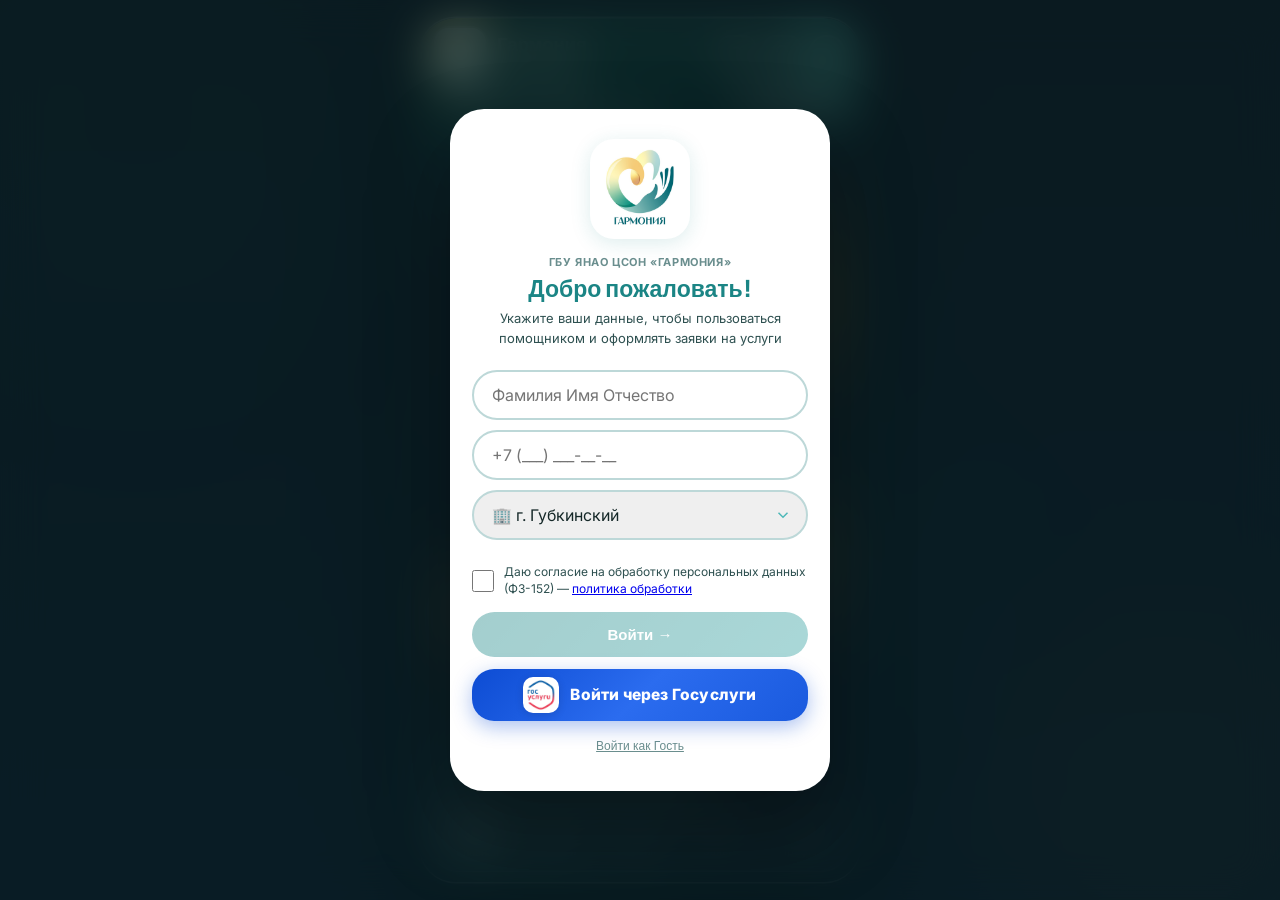
==== index.html @ 87c20dfa "Add files via upload" ====
<!DOCTYPE html>
<html lang="ru" dir="ltr">
<head>
<meta charset="UTF-8">
<meta name="viewport" content="width=device-width, initial-scale=1.0, maximum-scale=1.0, user-scalable=no, viewport-fit=cover">
<script>
/* Облегчённый режим для слабых устройств и Android: отключает тяжёлые
   анимации/фильтры (источник лагов и мерцания), применяется до отрисовки. */
(function(){try{
  var w=window,n=navigator,ua=(n.userAgent||"");
  var lite = /Android/i.test(ua)
    || (n.hardwareConcurrency && n.hardwareConcurrency<4)
    || (n.deviceMemory && n.deviceMemory<4)
    || (w.matchMedia && w.matchMedia("(prefers-reduced-motion:reduce)").matches);
  if(lite) document.documentElement.classList.add("perf-lite");
}catch(e){}})();
</script>
<meta name="theme-color" content="#1B8585">
<link rel="manifest" href="manifest.json">
<meta name="apple-mobile-web-app-capable" content="yes">
<meta name="apple-mobile-web-app-status-bar-style" content="black-translucent">
<meta name="apple-mobile-web-app-title" content="Гармония">
<link rel="apple-touch-icon" href="img/logo-icon.png">
<title>Гармония — помощник ЦСОН</title>
<link rel="preconnect" href="https://fonts.googleapis.com">
<link rel="preconnect" href="https://fonts.gstatic.com" crossorigin>
<link rel="preconnect" href="https://cdnjs.cloudflare.com" crossorigin>
<link href="https://fonts.googleapis.com/css2?family=Inter:opsz,wght@14..32,400;14..32,500;14..32,600;14..32,700;14..32,800&family=Plus+Jakarta+Sans:wght@700;800&display=swap" rel="stylesheet">
<link rel="stylesheet" href="css/styles.css?v=20260721f">
<link rel="stylesheet" href="css/enhance.css?v=20260802f">

<!-- Leaflet больше не грузится в <head> (блокировал первую отрисовку).
     Карта маршрута такси подгружает его по требованию — см. ensureLeaflet(). -->
</head>
<body>
<div class="bloom bloom-1" aria-hidden="true"></div>
<div class="bloom bloom-2" aria-hidden="true"></div>
<div class="bloom bloom-3" aria-hidden="true"></div>

<div class="app-splash" id="appSplash" aria-hidden="true">
  <div class="splash-core">
    <span class="splash-ring"></span>
    <img src="img/logo-icon.png" alt="" class="splash-logo">
  </div>
  <div class="splash-name">Гармония</div>
  <div class="splash-sub">центр социального обслуживания</div>
</div>
<div class="shell" id="shell" role="main">
  <div class="shell-blobs" aria-hidden="true"><i class="sb1"></i><i class="sb2"></i><i class="sb3"></i><i class="sb4"></i><i class="sb5"></i><i class="sb6"></i><i class="sb7"></i><i class="sb8"></i></div>
  <header class="hdr" id="appHdr" role="banner">
    <div class="hdr-aurora" aria-hidden="true"></div>
    <div class="hdr-snow" id="hdrSnow" aria-hidden="true"></div>
    <div class="hdr-sheen" aria-hidden="true"></div>
    <div class="hdr-blobs" aria-hidden="true"><i class="hb1"></i><i class="hb2"></i><i class="hb3"></i></div>

    <div class="hdr-main">
      <div class="hdr-left">
        <button class="hdr-logo" id="hdrLogo" aria-label="Гармония">
          <img src="img/logo-icon.png" alt="Логотип Гармония">
        </button>
        <div class="hdr-titles">
          <div class="hdr-name">Гармония</div>
          <button class="hdr-city" id="hdrCityBtn" aria-label="Сменить филиал">
            <span id="cityDisplay" aria-live="polite">г. Губкинский</span>
            <span class="hdr-city-caret" aria-hidden="true">▾</span>
          </button>
        </div>
      </div>
      <div class="hdr-right">
        <button class="hdr-ico-btn" id="hdrSearchBtn" aria-label="Поиск услуг">
          <svg viewBox="0 0 24 24" width="20" height="20" fill="none" stroke="currentColor" stroke-width="2.2"><circle cx="11" cy="11" r="7"/><path d="M21 21l-4.3-4.3"/></svg>
        </button>
        <button class="hdr-ico-btn" id="hdrBellBtn" aria-label="Уведомления">
          <svg viewBox="0 0 24 24" width="20" height="20" fill="none" stroke="currentColor" stroke-width="2.2"><path d="M18 8a6 6 0 0 0-12 0c0 7-3 9-3 9h18s-3-2-3-9"/><path d="M13.7 21a2 2 0 0 1-3.4 0"/></svg>
          <span class="hdr-bell-badge gone" id="hdrBellBadge">0</span>
        </button>
        <button class="hdr-avatar" id="hdrAvatar" aria-label="Личный кабинет"><span class="hdr-ava-init">?</span></button>
      </div>
    </div>

    <div class="hdr-status-strip" id="hdrStatusStrip">
      <div class="hdr-status" id="hdrStatus"><span class="hdr-status-dot"></span><span class="hdr-status-txt">—</span></div>
      <a class="hdr-call" id="hdrCall" href="#" aria-label="Позвонить в центр">
        <svg viewBox="0 0 24 24" width="15" height="15" fill="none" stroke="currentColor" stroke-width="2.2"><path d="M22 16.9v3a2 2 0 0 1-2.2 2 19.8 19.8 0 0 1-8.6-3 19.5 19.5 0 0 1-6-6 19.8 19.8 0 0 1-3-8.6A2 2 0 0 1 4.1 2h3a2 2 0 0 1 2 1.7c.1 1 .4 1.9.7 2.8a2 2 0 0 1-.4 2.1L8.1 9.9a16 16 0 0 0 6 6l1.3-1.3a2 2 0 0 1 2.1-.4c.9.3 1.8.6 2.8.7a2 2 0 0 1 1.7 2z"/></svg>
        <span>Позвонить</span>
      </a>
    </div>

    <div class="hdr-next-chip gone" id="hdrNextChip"></div>

    <div id="cartBadge" class="gone" style="display:none">0</div>
  </header>

  <div class="search-bar gone" id="searchBar" role="search">
    <div class="search-wrap">
      <span class="search-ico" aria-hidden="true">🔍</span>
      <input class="search-inp" id="searchInp" type="search" placeholder="Поиск услуги…" aria-label="Поиск по услугам">
      <button class="search-clear gone" id="searchClear" onclick="clearSearch()" aria-label="Очистить поиск">✕</button>
    </div>
  </div>

  <div class="asst-fs-hdr gone" id="asstFsHdr">
    <span class="asst-fs-title">Чат-бот «Гармония»</span>
    <button class="asst-fs-close" onclick="closeAssistantFullscreen()" aria-label="Закрыть чат-бот">✕</button>
  </div>

  <div class="chat" id="chat" role="log" aria-live="polite" aria-relevant="additions" aria-label="Диалог с чат-ботом"></div>
  <div class="scroll-hint-fade" aria-hidden="true"></div>
  <div class="actions" id="actions" role="region" aria-label="Действия"></div>

  <button id="backBtn" class="gone" style="display:none" aria-hidden="true"></button>

  <nav class="tab-bar" id="tabBar">
    <div class="tb-pill" id="tbPill"></div>
    <button class="tb active" onclick="tabGo('home')"><svg width="20" height="20" viewBox="0 0 24 24" fill="none" stroke="currentColor" stroke-width="2"><path d="M3 9l9-7 9 7v11a2 2 0 01-2 2H5a2 2 0 01-2-2z"/></svg><span id="tbLblHome">Главная</span></button>
    <button class="tb" onclick="tabGo('menu')"><svg width="20" height="20" viewBox="0 0 24 24" fill="none" stroke="currentColor" stroke-width="2"><rect x="3" y="3" width="7" height="7"/><rect x="14" y="3" width="7" height="7"/><rect x="3" y="14" width="7" height="7"/><rect x="14" y="14" width="7" height="7"/></svg><span id="tbLblMenu">Услуги</span></button>
    <button class="tb" id="tb_cart" onclick="tabGo('cart')"><div class="tb-cart-wrap"><svg width="20" height="20" viewBox="0 0 24 24" fill="none" stroke="currentColor" stroke-width="2"><circle cx="9" cy="21" r="1"/><circle cx="20" cy="21" r="1"/><path d="M1 1h4l2.68 13.39a2 2 0 002 1.61h9.72a2 2 0 002-1.61L23 6H6"/></svg><span class="tb-badge gone" id="tbCartBadge">0</span></div><span id="tbLblCart">Корзина</span></button>
    <button class="tb" onclick="tabGo('orders')"><svg width="20" height="20" viewBox="0 0 24 24" fill="none" stroke="currentColor" stroke-width="2"><path d="M14 2H6a2 2 0 00-2 2v16a2 2 0 002 2h12a2 2 0 002-2V8z"/><polyline points="14 2 14 8 20 8"/></svg><span id="tbLblOrders">Заявки</span></button>
    <button class="tb" onclick="tabGo('profile')"><svg width="20" height="20" viewBox="0 0 24 24" fill="none" stroke="currentColor" stroke-width="2"><path d="M20 21v-2a4 4 0 00-4-4H8a4 4 0 00-4 4v2"/><circle cx="12" cy="7" r="4"/></svg><span id="tbLblProfile">Профиль</span></button>
  </nav>

  <div class="cart-panel" id="cartPanel" role="dialog" aria-modal="true" aria-label="Корзина заявки">
    <div class="cart-hdr">
      <h2 id="cartTitleH2">🛒 Корзина заявки</h2>
      <button class="cart-x" onclick="closeCart()" aria-label="Закрыть корзину">✕</button>
    </div>
    <div class="cart-body" id="cartBody"></div>
    <div class="cart-footer" id="cartFooter"></div>
    <div class="panel-close-bar"><button class="panel-close-btn" onclick="closeCart()"><span class="pcb-arrow">←</span> <span id="cartCloseLbl">Закрыть и вернуться</span></button></div>
  </div>

  <div class="orders-panel" id="ordersPanel" role="dialog" aria-modal="true" aria-label="Мои заявки">
    <div class="ord-hdr">
      <h2 id="ordersTitleH2">📋 Мои заявки</h2>
      <button class="cart-x" onclick="closeOrdersPanel()" aria-label="Закрыть">✕</button>
    </div>
    <div class="ord-filters" id="ordFilters">
      <button class="of-btn active" data-f="all" onclick="ordFilter('all',this)" id="ordFilterAll">Все</button>
      <button class="of-btn" data-f="orders" onclick="ordFilter('orders',this)" id="ordFilterOrders">🛒 Заявки</button>
      <button class="of-btn" data-f="bookings" onclick="ordFilter('bookings',this)" id="ordFilterBookings">📅 Записи</button>
      <button class="of-btn" data-f="taxi" onclick="ordFilter('taxi',this)" id="ordFilterTaxi">🚕 Такси</button>
    </div>
    <div class="ord-body" id="ordBody"></div>
    <div class="panel-close-bar"><button class="panel-close-btn" onclick="closeOrdersPanel()"><span class="pcb-arrow">←</span> <span id="ordersCloseLbl">Закрыть и вернуться</span></button></div>
  </div>

  <div class="profile-panel" id="profilePanel" role="dialog" aria-modal="true" aria-label="Личный кабинет">
    <div class="prof-blobs" aria-hidden="true"><i class="pb1"></i><i class="pb2"></i><i class="pb3"></i><i class="pb4"></i></div>
    <button class="prof-close" onclick="closeProfilePanel()" aria-label="Закрыть">✕</button>
    <div class="prof-body" id="profBody"></div>
    <div class="panel-close-bar"><button class="panel-close-btn" onclick="closeProfilePanel()"><span class="pcb-arrow">←</span> <span id="profCloseLbl">Закрыть и вернуться</span></button></div>
  </div>

  <input type="file" id="photoInput" accept="image/*" style="display:none" onchange="handlePhotoChange(event)">
</div>

<div class="toast" id="toast" role="status" aria-live="assertive"></div>
<script src="js/enhance.js?v=20260802a"></script>
<script src="js/data.js?v=20260721f"></script>
<script src="js/booking.js?v=20260721f"></script>
<script src="js/db.js?v=20260721f"></script>
<script src="js/extras.js?v=20260721f"></script>
<script src="js/features.js?v=20260721f"></script>
<script src="js/admin.js?v=20260721f"></script>
<script src="js/app.js?v=20260802b"></script>
<script src="js/header.js?v=20260721f"></script>
<script src="js/polish.js?v=20260721f"></script>
<script src="js/extra.js?v=20260721f"></script>
<script src="js/mascot3d.js?v=20260802f"></script>
<script src="js/tabdrag.js?v=20260802a"></script>
<script src="js/navfix.js?v=20260802b"></script>
</body>
</html>
---- css/styles.css ----
*{margin:0;padding:0;box-sizing:border-box;-webkit-tap-highlight-color:rgba(27,133,133,0.12);}
:root{
  --teal-dark:#0F6060;--teal:#1B8585;--teal-mid:#2A9D9D;
  --teal-light:#D9F0F0;--teal-xlight:#EBF8F8;--teal-bg:#F3FAFA;
  --teal-glow:rgba(27,133,133,0.18);
  --gold:#B07A00;--gold-mid:#D4920A;--gold-bright:#E8A020;
  --gold-light:#FEF3DC;--gold-glow:rgba(232,160,32,0.22);
  --green:#239B56;--green-mid:#27AE60;--green-light:#E8F8EF;
  --red:#C0392B;--red-light:#FDECEA;
  --text-primary:#152828;--text-secondary:#2E5050;--text-tertiary:#6A8E8E;
  --border:rgba(27,133,133,0.16);
  --focus:#E8A020;
  --touch:48px;
  --r-sm:14px;--r-md:18px;--r-lg:22px;--r-xl:28px;--r-full:999px;
  --shadow-sm:0 2px 8px rgba(27,133,133,0.07);
  --shadow-md:0 6px 20px rgba(27,133,133,0.12);
  --shadow-lg:0 16px 40px rgba(27,133,133,0.16);
  --fz-xs:12px;--fz-sm:14px;--fz-base:16px;--fz-md:17px;--fz-lg:19px;--fz-xl:22px;
}
:focus-visible{outline:3px solid var(--focus);outline-offset:3px;border-radius:6px;}
html,body{height:100%;overflow:hidden;overflow-x:hidden !important;-webkit-text-size-adjust:100%;touch-action:pan-y;}
body{font-family:'Inter',sans-serif;font-size:var(--fz-base);background:linear-gradient(145deg,#0d3a3a,#1a5252 40%,#0e4040 70%,#182e2e);display:flex;align-items:center;justify-content:center;overflow-x:hidden !important;}

/* BLOOM */
.bloom{position:fixed;border-radius:50%;filter:blur(80px);z-index:0;pointer-events:none;will-change:transform;}
.bloom-1{width:480px;height:480px;background:rgba(27,133,133,0.25);top:-12%;left:-8%;animation:bf1 14s ease-in-out infinite;}
.bloom-2{width:380px;height:380px;background:rgba(232,160,32,0.18);bottom:-8%;right:-6%;animation:bf2 18s ease-in-out infinite;}
.bloom-3{width:260px;height:260px;background:rgba(42,157,157,0.16);top:50%;left:58%;animation:bf3 22s ease-in-out infinite;}
@keyframes bf1{0%,100%{transform:translate(0,0)scale(1);}50%{transform:translate(30px,-25px)scale(1.08);}}
@keyframes bf2{0%,100%{transform:translate(0,0)scale(1);}50%{transform:translate(-25px,30px)scale(1.08);}}
@keyframes bf3{0%,100%{transform:translate(0,0);}50%{transform:translate(-35px,18px);}}

/* SHELL */
.shell{width:100%;max-width:440px;height:100%;display:flex;flex-direction:column;overflow:hidden;overflow-x:hidden;background:linear-gradient(180deg,#fff 0%,var(--teal-bg) 100%);position:relative;z-index:1;box-shadow:0 0 0 1.5px rgba(255,255,255,0.35),0 40px 100px rgba(0,0,0,0.55),0 0 80px rgba(27,133,133,0.12);}
@media(min-width:460px){.shell{height:96vh;max-height:900px;border-radius:36px;}}

/* HEADER */
.hdr{padding:12px 16px 10px;display:flex;align-items:center;justify-content:space-between;background:linear-gradient(135deg,var(--teal) 0%,var(--teal-mid) 100%);flex-shrink:0;}
.hdr-left{display:flex;align-items:center;gap:12px;}
.hdr-logo{width:56px;height:56px;border-radius:16px;flex-shrink:0;background:#ffffff;display:flex;align-items:center;justify-content:center;border:none;overflow:hidden;box-shadow:0 3px 12px rgba(0,0,0,0.22);position:relative;touch-action:manipulation;-webkit-tap-highlight-color:transparent;user-select:none;-webkit-user-select:none;}
.hdr-logo img{width:48px;height:48px;object-fit:contain;display:block;}
@keyframes pulse{0%,100%{transform:scale(1);box-shadow:0 0 0 0 rgba(110,232,154,0.5);}50%{transform:scale(1.2);box-shadow:0 0 0 4px rgba(110,232,154,0);}}
.hdr-name{font-family:'Plus Jakarta Sans',sans-serif;font-weight:800;font-size:19px;color:#fff;letter-spacing:-0.3px;}
.hdr-city{font-size:11.5px;color:rgba(255,255,255,0.75);margin-top:1px;font-weight:600;}
.hdr-right{display:flex;align-items:center;gap:7px;}

/* MOROSHKA TOGGLE */
.m-toggle{display:flex;align-items:center;gap:5px;background:rgba(255,255,255,0.15);border:1.5px solid rgba(255,255,255,0.28);border-radius:var(--r-full);padding:5px 10px 5px 7px;cursor:pointer;transition:background 0.2s;user-select:none;min-height:var(--touch);}
.m-toggle:hover{background:rgba(255,255,255,0.25);}
.m-toggle .ico{font-size:15px;}
.m-toggle .lbl{font-size:10.5px;font-weight:700;color:rgba(255,255,255,0.92);}
.m-toggle .pill{width:32px;height:18px;border-radius:10px;background:rgba(255,255,255,0.22);position:relative;transition:background 0.25s;flex-shrink:0;}
.m-toggle .pill::after{content:'';position:absolute;top:2px;left:2px;width:14px;height:14px;border-radius:50%;background:#fff;transition:transform 0.3s cubic-bezier(.34,1.3,.64,1);box-shadow:0 1px 4px rgba(0,0,0,0.25);}
.m-toggle.on .pill{background:var(--gold-bright);box-shadow:0 0 10px rgba(242,166,60,.55);}
.m-toggle.on .pill::after{transform:translateX(14px);}
.m-toggle.gone{display:none;}

/* ICON BUTTON */
.icb{width:var(--touch);height:var(--touch);border-radius:50%;border:none;cursor:pointer;display:flex;align-items:center;justify-content:center;font-size:18px;transition:all 0.22s;flex-shrink:0;background:rgba(255,255,255,0.15);color:#fff;}
.icb:hover{background:rgba(255,255,255,0.3);transform:scale(1.08);}
.icb.gone{display:none!important;}
.icb-wrap{position:relative;}
.icb-wrap .icb{background:linear-gradient(135deg,#f59e0b,#d97706);box-shadow:0 3px 12px rgba(245,158,11,0.4);border:2px solid rgba(255,255,255,0.3);font-size:20px;}
.icb-wrap .icb:hover{transform:scale(1.12);box-shadow:0 6px 20px rgba(245,158,11,0.5);}
.cart-badge{position:absolute;top:-6px;right:-6px;background:linear-gradient(135deg,#ef4444,#dc2626);color:#fff;font-size:10px;font-weight:900;min-width:20px;height:20px;border-radius:10px;display:flex;align-items:center;justify-content:center;border:2px solid #fff;box-shadow:0 2px 8px rgba(239,68,68,0.4);animation:badgePop 0.3s ease;}
.cart-badge.gone{display:none;}
@keyframes badgePop{0%{transform:scale(0);}60%{transform:scale(1.2);}100%{transform:scale(1);}}

/* HOURS BANNER — компактная плашка-статус, не занимает лишнего места */
.hours-banner{flex-shrink:0;margin:0;display:inline-flex;align-items:center;gap:6px;border-radius:20px;padding:6px 12px;transition:all 0.3s;animation:hbSlideIn .35s cubic-bezier(.16,1,.3,1) both;backdrop-filter:blur(12px) saturate(1.5);-webkit-backdrop-filter:blur(12px) saturate(1.5);background:rgba(255,255,255,.16);border:1px solid rgba(255,255,255,.22);}
@keyframes hbSlideIn{0%{opacity:0;transform:translate3d(0,-4px,0);}100%{opacity:1;transform:translate3d(0,0,0);}}
.hours-banner.gone{display:none;}
.hb-dot{width:7px;height:7px;border-radius:50%;flex-shrink:0;}
.open .hb-dot{background:var(--green-mid);animation:dot-blink 2s infinite;}
.closed .hb-dot{background:var(--red);}
.hb-txt{font-size:11px;font-weight:700;white-space:nowrap;color:#fff;}
@keyframes dot-blink{0%,100%{opacity:1;}50%{opacity:0.4;}}

/* SEARCH BAR */
.search-bar{flex-shrink:0;padding:8px 14px;background:rgba(255,255,255,0.98);border-bottom:1px solid var(--border);}
.search-wrap{display:flex;align-items:center;gap:9px;background:var(--teal-xlight);border:2px solid var(--border);border-radius:var(--r-full);padding:0 14px;transition:border-color 0.2s;}
.search-wrap:focus-within{border-color:var(--teal);background:#fff;}
.search-ico{font-size:18px;flex-shrink:0;}
.search-inp{flex:1;border:none;background:none;font-size:var(--fz-base);padding:11px 0;outline:none;color:var(--text-primary);font-family:inherit;}
.search-inp::placeholder{color:var(--text-tertiary);}
.search-clear{background:none;border:none;cursor:pointer;font-size:17px;color:var(--text-tertiary);padding:8px;flex-shrink:0;border-radius:50%;}
.search-clear.gone{display:none;}
.search-bar.gone{display:none;}

/* CITY TABS */
.cities::-webkit-scrollbar{display:none;}

/* CHAT */
.chat{flex:1;overflow-y:auto;overflow-x:hidden;padding:16px 14px 8px;display:flex;flex-direction:column;gap:12px;scroll-behavior:smooth;overscroll-behavior:contain;}
.chat::-webkit-scrollbar{width:4px;}
.chat::-webkit-scrollbar-thumb{background:rgba(27,133,133,0.2);border-radius:3px;}
.msg-row{display:flex;width:100%;animation:msgIn 0.32s cubic-bezier(0.16,1,0.3,1) both;}
.msg-row.bot{justify-content:flex-start;}
.msg-row.usr{justify-content:flex-end;}
.bubble{max-width:92%;padding:13px 17px;border-radius:22px;font-size:var(--fz-base);line-height:1.6;font-weight:500;word-break:break-word;}
.bubble.bot{background:rgba(220,242,242,0.95);color:var(--text-primary);border-bottom-left-radius:5px;box-shadow:0 2px 8px var(--teal-glow);}
.bubble.usr{background:linear-gradient(135deg,var(--teal),var(--teal-mid));color:#fff;border-bottom-right-radius:5px;box-shadow:0 5px 16px var(--teal-glow);}
.bubble .note{font-size:13px;color:var(--text-tertiary);margin-top:6px;}
@keyframes msgIn{from{opacity:0;transform:translateY(10px);}to{opacity:1;transform:translateY(0);}}
.typing-bbl{background:rgba(220,242,242,0.95);padding:14px 18px;border-radius:22px;border-bottom-left-radius:5px;display:flex;gap:6px;align-items:center;}
.dot{width:8px;height:8px;border-radius:50%;animation:bounce 1.4s infinite;}
.dot:nth-child(1){background:var(--teal);}
.dot:nth-child(2){background:var(--teal-mid);animation-delay:.22s;}
.dot:nth-child(3){background:var(--gold-bright);animation-delay:.44s;}
@keyframes bounce{0%,80%,100%{transform:translateY(0);}40%{transform:translateY(-6px);}}

/* ACTIONS */
.actions{flex-shrink:0;padding:10px 12px 4px;background:rgba(255,255,255,0.99);border-top:1px solid var(--border);max-height:38vh;overflow-y:auto;overflow-x:hidden;overscroll-behavior:contain;position:relative;}
.actions::-webkit-scrollbar{width:4px;}
.actions::-webkit-scrollbar-thumb{background:rgba(27,133,133,0.12);border-radius:3px;}

/* BOTTOM NAV */

/* CARDS GRID */
.dash{display:flex;flex-direction:column;gap:8px;padding:2px 0;overflow:hidden;width:100%;box-sizing:border-box;}
.sec-title{font-size:11px;font-weight:800;color:var(--text-tertiary);letter-spacing:1px;margin-bottom:10px;text-transform:uppercase;padding-left:2px;}
.cards{display:flex;flex-direction:row;gap:8px;overflow-x:auto;overflow-y:hidden;scroll-snap-type:x mandatory;padding:4px 12px 8px;margin:0 -12px;scrollbar-width:none;touch-action:pan-x;}
.cards::-webkit-scrollbar{display:none;}
.card{background:white;border-radius:var(--r-lg);padding:18px 13px;display:flex;flex-direction:column;align-items:center;text-align:center;gap:10px;cursor:pointer;transition:all 0.28s cubic-bezier(0.34,1.2,0.64,1);border:1.5px solid var(--border);min-height:110px;}
.card:hover{transform:translateY(-5px);border-color:rgba(27,133,133,0.3);box-shadow:var(--shadow-lg);}
.card:active{transform:translateY(-2px);}
.card-ico{width:54px;height:54px;border-radius:27px;display:flex;align-items:center;justify-content:center;font-size:24px;flex-shrink:0;}
.ci-teal{background:linear-gradient(135deg,#E0F5F5,#C5E8E8);}
.ci-gold{background:linear-gradient(135deg,#FEF3DC,#FDEAB8);}
.ci-green{background:linear-gradient(135deg,#E8F8EF,#CCF0DC);}
.ci-red{background:linear-gradient(135deg,#FDECEA,#F8D0CC);}
.ci-blue{background:linear-gradient(135deg,#E8F0FE,#D0E2FC);}
.card-ttl{font-weight:700;font-size:14px;color:var(--text-primary);line-height:1.3;}
.card-sub{font-size:12px;color:var(--text-tertiary);}

/* SERVICE LIST */
.svc-wrap{position:relative;}
.svc-list{max-height:32vh;overflow-y:auto;padding-right:2px;}
.svc-list::-webkit-scrollbar{width:4px;}
.svc-list::-webkit-scrollbar-thumb{background:rgba(27,133,133,0.18);border-radius:3px;}
.svc-row{padding:12px 0;display:flex;align-items:center;justify-content:space-between;gap:10px;border-bottom:1px solid var(--border);animation:itemIn 0.28s ease both;}
@keyframes itemIn{from{opacity:0;transform:translateX(-5px);}to{opacity:1;transform:translateX(0);}}
.svc-name{font-size:14px;color:var(--text-primary);line-height:1.45;flex:1;font-weight:500;}
.price-wrap{text-align:right;flex-shrink:0;min-width:78px;}
.p-normal{font-weight:800;font-size:14px;color:var(--text-primary);}
.p-old{text-decoration:line-through;font-size:10px;color:var(--text-tertiary);display:block;}
.p-new{font-weight:800;font-size:14px;color:var(--teal);}
.mbadge{font-size:8px;background:linear-gradient(135deg,var(--gold-bright),var(--gold));color:#fff;padding:2px 6px;border-radius:20px;display:inline-block;margin-top:2px;font-weight:800;}
.add-btn{width:var(--touch);height:var(--touch);border-radius:var(--r-sm);border:none;background:var(--teal-light);color:var(--teal);font-size:20px;font-weight:700;cursor:pointer;transition:all 0.2s;flex-shrink:0;display:flex;align-items:center;justify-content:center;}
.add-btn:hover{background:var(--teal);color:#fff;transform:scale(1.08);box-shadow:0 4px 12px var(--teal-glow);}
.add-btn.added{background:var(--green-mid);color:#fff;}
.svc-scroll-hint{position:sticky;bottom:0;height:42px;background:linear-gradient(transparent,rgba(255,255,255,0.98));pointer-events:none;display:flex;align-items:flex-end;justify-content:center;padding-bottom:3px;}
.svc-scroll-hint span{font-size:10px;font-weight:700;color:var(--teal);opacity:0.6;animation:arr 1.5s infinite;}
@keyframes arr{0%,100%{transform:translateY(0);}50%{transform:translateY(3px);}}
.search-empty{text-align:center;padding:28px 14px;color:var(--text-tertiary);font-size:14px;}

/* RATING */
.rating{display:flex;align-items:center;gap:3px;margin-top:5px;}
.star{font-size:20px;cursor:pointer;transition:transform 0.15s;line-height:1;padding:4px;}
.star.filled{color:#E8A020;}
.star.empty{color:#C8DCDC;}
.star:hover{transform:scale(1.25);}
.r-val{font-size:12px;color:var(--text-secondary);margin-left:4px;font-weight:700;}

/* STAFF */
.staff-card{border:1.5px solid var(--border);border-radius:var(--r-lg);padding:14px;margin-bottom:10px;background:white;box-shadow:var(--shadow-sm);transition:box-shadow 0.2s;}
.staff-card:hover{box-shadow:var(--shadow-md);}
.staff-row{display:flex;gap:12px;align-items:flex-start;}
.staff-av{width:48px;height:48px;border-radius:14px;flex-shrink:0;background:linear-gradient(135deg,var(--teal),var(--teal-mid));display:flex;align-items:center;justify-content:center;font-weight:800;font-size:16px;color:#fff;box-shadow:0 4px 12px var(--teal-glow);}
.s-name{font-weight:800;font-size:14px;color:var(--text-primary);line-height:1.3;}
.s-pos{font-size:12px;color:var(--text-secondary);margin-top:3px;line-height:1.4;}
.s-phone{font-size:13px;color:var(--teal);margin-top:6px;font-weight:700;display:flex;align-items:center;gap:4px;flex-wrap:wrap;}
.s-ext{background:var(--teal-light);color:var(--teal-dark);font-size:10px;font-weight:800;padding:2px 7px;border-radius:6px;}
.s-email{font-size:11px;color:var(--green);margin-top:4px;font-weight:600;word-break:break-all;}
.staff-btns{display:flex;gap:8px;margin-top:12px;}
.s-btn{flex:1;height:var(--touch);border:none;border-radius:var(--r-md);font-weight:700;font-size:13px;cursor:pointer;transition:all 0.2s;display:flex;align-items:center;justify-content:center;gap:5px;}
.s-btn.call{background:var(--teal-light);color:var(--teal-dark);}
.s-btn.call:hover{background:var(--teal);color:#fff;}
.s-btn.mail{background:var(--green-light);color:var(--green);}
.s-btn.mail:hover{background:var(--green-mid);color:#fff;}

/* CONTACTS */
.contact-row{background:var(--teal-xlight);border:1.5px solid var(--border);border-radius:var(--r-md);padding:13px;display:flex;align-items:center;gap:11px;margin-bottom:9px;}
.c-ico{width:40px;height:40px;display:flex;align-items:center;justify-content:center;background:var(--teal-light);border-radius:var(--r-sm);font-size:20px;flex-shrink:0;}
.c-lbl{font-size:10px;font-weight:800;color:var(--text-tertiary);letter-spacing:0.6px;text-transform:uppercase;}
.c-val{font-size:14px;font-weight:700;color:var(--text-primary);margin-top:2px;}
.c-val a{color:var(--teal);text-decoration:none;}

/* ACTION BUTTONS */
.act-btn{display:flex;width:100%;align-items:center;justify-content:center;gap:9px;border-radius:var(--r-lg);height:var(--touch);padding:0 18px;font-size:15px;font-weight:800;text-decoration:none;transition:all 0.2s;margin-top:9px;cursor:pointer;border:none;min-height:var(--touch);}
.act-btn.green{background:linear-gradient(135deg,var(--green-mid),var(--green));color:#fff;box-shadow:0 4px 14px rgba(39,174,96,0.25);}
.act-btn.teal{background:linear-gradient(135deg,var(--teal),var(--teal-mid));color:#fff;box-shadow:0 4px 14px var(--teal-glow);}
.act-btn.red{background:linear-gradient(135deg,#C0392B,#E74C3C);color:#fff;box-shadow:0 4px 14px rgba(192,57,43,0.25);}
.act-btn.gold{background:linear-gradient(135deg,var(--gold-mid),var(--gold-bright));color:#fff;box-shadow:0 4px 14px var(--gold-glow);}
.act-btn.outline{background:white;color:var(--teal);border:2px solid var(--teal);}
.act-btn.logout{background:var(--red-light);color:var(--red);border:2px solid rgba(192,57,43,0.2);}
.act-btn:hover{transform:translateY(-2px);filter:brightness(1.06);}

/* CART PANEL */
.cart-panel{position:absolute;inset:0;z-index:100;background:var(--teal-bg);display:flex;flex-direction:column;transform:translateX(100%);transition:transform 0.34s cubic-bezier(0.16,1,0.3,1);}
.cart-panel.open{transform:translateX(0);}
.cart-hdr{padding:15px 18px;display:flex;align-items:center;justify-content:space-between;background:linear-gradient(135deg,var(--teal),var(--teal-mid));}
.cart-hdr h2{font-size:18px;font-weight:800;color:#fff;}
.cart-x{width:40px;height:40px;border-radius:50%;border:none;background:rgba(255,255,255,0.2);font-size:16px;cursor:pointer;color:#fff;font-weight:700;display:flex;align-items:center;justify-content:center;}
.cart-body{flex:1;overflow-y:auto;overflow-x:hidden;padding:14px 16px;overscroll-behavior:contain;}
.cart-empty{text-align:center;padding:50px 20px;color:var(--text-tertiary);font-size:15px;}
.cart-item{display:flex;justify-content:space-between;align-items:center;padding:12px 0;border-bottom:1px solid var(--border);animation:cartItemIn .35s cubic-bezier(.16,1,.3,1) both;}
@keyframes cartItemIn{0%{opacity:0;transform:translate3d(-8px,0,0);}100%{opacity:1;transform:translate3d(0,0,0);}}
.ci-name{flex:1;font-size:13px;font-weight:500;padding-right:9px;line-height:1.4;}
.ci-price{font-weight:800;font-size:13px;margin-right:10px;white-space:nowrap;color:var(--teal);}
.qty-row{display:flex;gap:7px;align-items:center;}
.qty-btn{width:34px;height:34px;border-radius:10px;border:none;background:var(--teal-light);font-weight:800;font-size:16px;cursor:pointer;color:var(--teal-dark);display:flex;align-items:center;justify-content:center;}
.qty-btn:hover{background:var(--teal);color:#fff;}
.qty-val{min-width:20px;text-align:center;font-weight:800;font-size:15px;}
.cart-footer{padding:13px 18px 20px;border-top:1px solid var(--border);background:white;}
.cart-total{display:flex;justify-content:space-between;margin-bottom:13px;font-weight:800;font-size:16px;}
.cart-total span:last-child{color:var(--teal);}
.cart-rcpt{background:var(--teal-xlight);border-radius:var(--r-sm);padding:10px 13px;margin-bottom:12px;font-size:12px;color:var(--text-secondary);line-height:1.6;border-left:3px solid var(--teal);}
.cart-send{width:100%;background:linear-gradient(135deg,var(--teal),var(--teal-mid));color:white;border:none;border-radius:var(--r-lg);height:var(--touch);font-weight:700;font-size:15px;cursor:pointer;box-shadow:0 4px 16px var(--teal-glow);display:flex;align-items:center;justify-content:center;gap:8px;}
.cart-send:hover{filter:brightness(1.07);}
.cart-clr{width:100%;margin-top:8px;background:var(--red-light);color:var(--red);border:none;border-radius:var(--r-md);height:40px;font-weight:700;font-size:13px;cursor:pointer;}
.cart-clr:hover{background:var(--red);color:#fff;}

/* MODALS */
.mo{position:fixed;inset:0;background:rgba(0,0,0,0.5);backdrop-filter:blur(14px);z-index:200;display:flex;align-items:flex-end;justify-content:center;}
.mc{background:white;width:100%;max-width:440px;border-radius:28px 28px 0 0;padding:24px 18px 30px;animation:slideUp 0.3s cubic-bezier(0.16,1,0.3,1) both;max-height:92vh;overflow-y:auto;overflow-x:hidden;overscroll-behavior:contain;box-sizing:border-box;}
.mc h3{font-size:19px;font-weight:800;margin-bottom:14px;color:var(--text-primary);}
@keyframes slideUp{from{transform:translateY(100%);}to{transform:translateY(0);}}
.mo-info{background:var(--teal-xlight);border-radius:var(--r-md);padding:14px;margin-bottom:15px;}
.mo-info p{margin-bottom:8px;font-size:13px;}
.mo-info p:last-child{margin-bottom:0;}
.mo-info .lbl{font-weight:700;color:var(--text-secondary);width:85px;display:inline-block;}
.mo-info .val{font-weight:700;color:var(--text-primary);}
.history-tabs{display:flex;gap:8px;margin-bottom:12px;}
.h-tab{flex:1;padding:9px;border:1.5px solid var(--border);border-radius:var(--r-md);background:white;font-weight:700;font-size:13px;cursor:pointer;color:var(--text-secondary);transition:all 0.18s;text-align:center;}
.h-tab.active{background:var(--teal);color:#fff;border-color:var(--teal);}
.history-list{max-height:200px;overflow-y:auto;margin-bottom:14px;}
.history-item{background:var(--teal-xlight);border-radius:var(--r-md);padding:11px;margin-bottom:7px;border-left:3px solid var(--teal);}
.history-item.booking-item{border-left-color:var(--gold-bright);}
.h-item-dt{font-size:10px;color:var(--text-tertiary);margin-bottom:4px;}
.h-item-title{font-weight:800;font-size:13px;color:var(--teal);}
.h-item-detail{font-size:11px;color:var(--text-secondary);margin-top:3px;line-height:1.5;}
.close-mo{width:100%;background:linear-gradient(135deg,var(--teal),var(--teal-mid));color:white;border:none;border-radius:var(--r-lg);height:var(--touch);font-weight:800;font-size:15px;cursor:pointer;margin-top:4px;}

/* AUTH OVERLAY */
.auth-ovl{position:fixed;inset:0;background:rgba(5,28,28,0.7);backdrop-filter:blur(22px);z-index:300;display:flex;align-items:center;justify-content:center;padding:18px;}
.auth-card{background:white;border-radius:34px;max-width:380px;width:100%;padding:30px 22px;text-align:center;box-shadow:0 40px 80px rgba(0,0,0,0.35);}
/* FIX: auth logo — white circle, contain fit */
.auth-logo-wrap{width:100px;height:100px;border-radius:24px;background:#fff;border:none;display:flex;align-items:center;justify-content:center;margin:0 auto 16px;box-shadow:0 4px 20px rgba(27,133,133,0.15);overflow:hidden;}
.auth-logo-wrap img{width:90px;height:90px;object-fit:contain;display:block;}
.org-name{font-size:11px;color:var(--text-tertiary);margin-bottom:4px;font-weight:700;text-transform:uppercase;letter-spacing:0.6px;}
.auth-h{font-family:'Plus Jakarta Sans',sans-serif;font-size:23px;font-weight:800;color:var(--teal);margin-bottom:6px;}
.auth-sub{color:var(--text-secondary);font-size:13px;margin-bottom:22px;line-height:1.5;}
.auth-inp{width:100%;padding:13px 18px;border:2px solid #BDD8D8;border-radius:var(--r-full);font-size:16px;margin-bottom:10px;outline:none;font-family:inherit;transition:all 0.2s;color:var(--text-primary);}
.auth-inp:focus{border-color:var(--teal);box-shadow:0 0 0 3px var(--teal-glow);}
.cb-row{display:flex;align-items:center;gap:10px;margin:14px 0;text-align:left;}
.cb-row input[type="checkbox"]{width:22px;height:22px;cursor:pointer;accent-color:var(--teal);flex-shrink:0;}
.cb-row label{font-size:12px;color:var(--text-secondary);line-height:1.4;}
.auth-btn{width:100%;background:linear-gradient(135deg,var(--teal),var(--teal-mid));color:white;border:none;padding:14px;border-radius:var(--r-full);font-weight:800;font-size:15px;cursor:pointer;transition:all 0.2s;box-shadow:0 6px 20px var(--teal-glow);}
.auth-btn:disabled{opacity:0.4;cursor:not-allowed;box-shadow:none;}
.auth-btn:not(:disabled):hover{transform:translateY(-1px);}
.auth-skip{background:none;border:none;color:var(--text-tertiary);font-size:12px;cursor:pointer;margin-top:10px;padding:8px;text-decoration:underline;}

/* MOROSHKA CHOICE */
.m-grid{display:flex;gap:10px;margin-top:8px;}
.m-card{flex:1;border:none;border-radius:var(--r-xl);padding:22px 14px;display:flex;flex-direction:column;align-items:center;gap:10px;font-weight:800;font-size:14px;cursor:pointer;transition:all 0.25s;min-height:100px;}
.m-card.yes{background:linear-gradient(135deg,#FFF8E8,#FEF0C5);border:2px solid var(--gold-bright);color:var(--gold);}
.m-card.no{background:linear-gradient(135deg,var(--teal-xlight),var(--teal-light));border:2px solid var(--border);color:var(--teal);}
.m-card .mi{font-size:34px;}
.m-card:hover{transform:translateY(-5px);box-shadow:0 14px 32px rgba(0,0,0,0.12);}

/* BOOKING FORM */
.book-form{display:flex;flex-direction:column;gap:10px;}
.book-field{display:flex;flex-direction:column;gap:5px;}
.book-lbl{font-size:12px;font-weight:700;color:var(--text-secondary);}
.book-inp,.book-sel{width:100%;padding:12px 15px;border:2px solid var(--border);border-radius:var(--r-md);font-size:16px;outline:none;font-family:inherit;color:var(--text-primary);background:white;transition:border-color 0.2s;}
.book-inp:focus,.book-sel:focus{border-color:var(--teal);box-shadow:0 0 0 3px var(--teal-glow);}
.time-grid{display:grid;grid-template-columns:repeat(3,1fr);gap:7px;margin-top:4px;}
.time-slot{padding:9px 6px;border:2px solid var(--border);border-radius:var(--r-md);text-align:center;font-size:13px;font-weight:700;cursor:pointer;background:white;color:var(--text-primary);transition:all 0.18s;}
.time-slot:hover:not(.busy){border-color:var(--teal);color:var(--teal);}
.time-slot.sel{background:var(--teal);color:#fff;border-color:var(--teal);}
.time-slot.busy{background:#F5F5F5;color:#C0C0C0;cursor:not-allowed;border-color:#E0E0E0;}
.book-send{width:100%;height:var(--touch);background:linear-gradient(135deg,var(--teal),var(--teal-mid));color:#fff;border:none;border-radius:var(--r-lg);font-weight:800;font-size:15px;cursor:pointer;margin-top:5px;box-shadow:0 4px 14px var(--teal-glow);}
.book-send:disabled{opacity:0.4;cursor:not-allowed;box-shadow:none;}
.book-send:not(:disabled):hover{filter:brightness(1.07);}
.weekend-notice{background:var(--red-light);border:1.5px solid rgba(192,57,43,0.2);border-radius:var(--r-md);padding:14px 16px;color:var(--red);font-size:13px;font-weight:700;text-align:center;line-height:1.5;}

/* FAQ */
.faq-item{border:1.5px solid var(--border);border-radius:var(--r-md);margin-bottom:8px;overflow:hidden;}
.faq-q{padding:14px 16px;font-weight:700;font-size:14px;color:var(--text-primary);cursor:pointer;display:flex;align-items:center;justify-content:space-between;gap:8px;background:white;min-height:var(--touch);}
.faq-q:hover{background:var(--teal-xlight);}
.faq-arrow{font-size:13px;color:var(--teal);transition:transform 0.2s;flex-shrink:0;}
.faq-item.open .faq-arrow{transform:rotate(180deg);}
.faq-a{display:none;padding:0 16px 14px;font-size:13px;line-height:1.65;color:var(--text-secondary);background:var(--teal-xlight);}
.faq-item.open .faq-a{display:block;}

/* FEEDBACK */
.fb-stars{display:flex;gap:8px;justify-content:center;margin:14px 0;}
.fb-star{font-size:38px;cursor:pointer;transition:transform 0.18s;line-height:1;}
.fb-star:hover,.fb-star.sel{transform:scale(1.22);}
.fb-inp{width:100%;padding:12px 15px;border:2px solid var(--border);border-radius:var(--r-md);font-size:16px;min-height:90px;outline:none;font-family:inherit;color:var(--text-primary);resize:vertical;transition:border-color 0.2s;}
.fb-inp:focus{border-color:var(--teal);box-shadow:0 0 0 3px var(--teal-glow);}
.fb-send{width:100%;height:var(--touch);background:linear-gradient(135deg,var(--teal),var(--teal-mid));color:#fff;border:none;border-radius:var(--r-lg);font-weight:800;font-size:15px;cursor:pointer;margin-top:10px;box-shadow:0 4px 14px var(--teal-glow);}
.fb-rate-row{display:flex;flex-wrap:wrap;gap:7px;margin-bottom:12px;}
.fb-tag{padding:8px 13px;border:2px solid var(--border);border-radius:var(--r-full);font-size:12px;font-weight:700;cursor:pointer;color:var(--text-secondary);background:white;transition:all 0.18s;}
.fb-tag.sel{background:var(--teal);color:#fff;border-color:var(--teal);}

/* TOAST */
.toast{position:fixed;top:20px;left:50%;transform:translateX(-50%) translateY(-100px);background:linear-gradient(135deg,var(--teal-dark),var(--teal));color:#fff;padding:12px 22px;border-radius:var(--r-full);font-weight:700;font-size:14px;z-index:500;transition:transform 0.36s cubic-bezier(0.34,1.2,0.64,1);box-shadow:0 10px 30px rgba(0,0,0,0.28);white-space:nowrap;max-width:90vw;text-align:center;}
.toast.show{transform:translateX(-50%) translateY(0);}

/* CITY PLACEHOLDER */
.city-ph{background:var(--teal-xlight);border:2px dashed var(--teal);border-radius:var(--r-xl);padding:22px 18px;text-align:center;margin-top:6px;}
.city-ph-ico{font-size:36px;margin-bottom:10px;}
.city-ph h4{font-size:15px;margin-bottom:8px;color:var(--teal);font-weight:800;}
.city-ph p{font-size:13px;color:var(--text-secondary);margin-bottom:14px;line-height:1.5;}

/* GO CART */
.go-cart-btn{width:100%;background:linear-gradient(135deg,var(--green-mid),var(--green));color:white;border:none;border-radius:var(--r-lg);height:var(--touch);font-weight:800;font-size:14px;cursor:pointer;margin-top:12px;display:flex;align-items:center;justify-content:center;gap:8px;box-shadow:0 4px 14px rgba(39,174,96,0.25);}
.go-cart-btn:hover{filter:brightness(1.07);}

/* TICKET CARD */
.ticket{background:linear-gradient(135deg,#FFF8E8,#FEF0C5);border:1.5px solid rgba(212,146,10,0.25);border-radius:var(--r-lg);padding:14px;margin-bottom:10px;position:relative;}
.ticket-top{display:flex;justify-content:space-between;align-items:flex-start;}
.ticket-num{font-size:10px;font-weight:800;color:var(--gold);letter-spacing:1px;text-transform:uppercase;}
.ticket-date{font-size:11px;color:var(--text-tertiary);}
.ticket-spec{font-weight:800;font-size:15px;color:var(--text-primary);margin-top:6px;}
.ticket-dept{font-size:12px;color:var(--text-secondary);margin-top:3px;}
.ticket-time{display:inline-flex;align-items:center;gap:5px;margin-top:8px;background:var(--gold-bright);color:#fff;font-weight:800;font-size:13px;padding:5px 12px;border-radius:var(--r-full);}

/* ═══════════════════════════════════════
   ОБНОВЛЕНИЯ: меню, помощник, новости, льготы
═══════════════════════════════════════ */

/* — Кнопки-карточки (обновлённый вид) — */
.card{background:linear-gradient(180deg,#ffffff,#f8fcfc);border:1.5px solid var(--border);box-shadow:0 3px 12px rgba(27,133,133,0.08);}
.card:hover{transform:translateY(-5px);border-color:var(--teal-mid);box-shadow:0 14px 32px rgba(27,133,133,0.18);}
.card-ico{box-shadow:inset 0 0 0 1.5px rgba(255,255,255,0.65),0 4px 12px rgba(27,133,133,0.12);}

/* — Сворачиваемые секции меню — */
.sec-title{display:flex;align-items:center;justify-content:space-between;width:100%;background:none;border:none;cursor:pointer;font-size:10px;font-weight:800;color:var(--text-tertiary);letter-spacing:1px;margin-bottom:4px;text-transform:uppercase;padding:4px 2px;font-family:inherit;border-radius:8px;}
.sec-title:hover{color:var(--teal);}
.sec-chev{font-size:17px;transition:transform 0.3s ease;line-height:1;}
.sec.collapsed .sec-chev{transform:rotate(-90deg);}
.sec .cards{overflow-x:auto;overflow-y:hidden;max-height:200px;opacity:1;transition:max-height 0.35s ease,opacity 0.25s ease;scrollbar-width:none;}
.sec .cards::-webkit-scrollbar{display:none;}
.sec.collapsed .cards{max-height:0;opacity:0;overflow:hidden;padding:0;}

/* — Выделенная кнопка помощника — */
.assistant-cta{display:flex;align-items:center;gap:13px;width:100%;text-align:left;cursor:pointer;border:none;padding:15px 16px;border-radius:var(--r-lg);background:linear-gradient(135deg,var(--teal),var(--teal-mid));color:#fff;box-shadow:0 8px 24px var(--teal-glow);transition:transform 0.2s,filter 0.2s;font-family:inherit;}
.assistant-cta:hover{transform:translateY(-2px);filter:brightness(1.06);}
.assistant-cta:active{transform:translateY(0);}
.ac-ico{font-size:25px;width:46px;height:46px;border-radius:23px;background:rgba(255,255,255,0.18);display:flex;align-items:center;justify-content:center;flex-shrink:0;}
.ac-txt{display:flex;flex-direction:column;flex:1;min-width:0;}
.ac-ttl{font-weight:800;font-size:16px;}
.ac-sub{font-size:12px;opacity:0.88;margin-top:2px;}
.ac-arrow{font-size:20px;font-weight:800;opacity:0.9;flex-shrink:0;}

/* — Помощник: подсказки и поле ввода — */
.asst-wrap{display:flex;flex-direction:column;gap:11px;}
.asst-chips{display:flex;flex-wrap:wrap;gap:7px;}
.asst-chip{background:var(--teal-xlight);border:1.5px solid var(--border);color:var(--text-secondary);border-radius:var(--r-full);padding:10px 14px;font-size:13px;font-weight:600;cursor:pointer;transition:all 0.18s;font-family:inherit;}
.asst-chip:hover{border-color:var(--teal);color:var(--teal);background:#fff;}
.asst-input-row{display:flex;gap:9px;align-items:center;background:#fff;border-radius:var(--r-full);padding:5px 5px 5px 18px;box-shadow:0 3px 14px rgba(0,0,0,.07);border:1.5px solid rgba(27,133,133,.1);transition:box-shadow .25s,border-color .25s;}
.asst-input-row:focus-within{border-color:var(--teal);box-shadow:0 4px 18px var(--teal-glow);}
.asst-input{flex:1;border:none;padding:10px 0;font-size:16px;font-family:inherit;outline:none;background:transparent;color:var(--text-primary);min-height:40px;}
.asst-input::placeholder{color:var(--text-tertiary);}
.asst-send{flex-shrink:0;width:44px;height:44px;border-radius:50%;border:none;background:linear-gradient(135deg,var(--teal),var(--teal-mid));color:#fff;font-size:17px;cursor:pointer;transition:transform 0.2s cubic-bezier(.34,1.4,.64,1),box-shadow 0.2s;box-shadow:0 3px 10px var(--teal-glow);display:flex;align-items:center;justify-content:center;}
.asst-send:hover{transform:scale(1.1) rotate(8deg);box-shadow:0 5px 16px var(--teal-glow);}
.asst-send:active{transform:scale(.9);}
.asst-actions{display:flex;flex-direction:column;gap:8px;margin-top:11px;}
.asst-actions .act-btn{margin-top:0;}

/* — Новости — */
.news-list{display:flex;flex-direction:column;gap:11px;}
.news-card{background:#fff;border:1.5px solid var(--border);border-radius:var(--r-lg);padding:14px 15px;box-shadow:var(--shadow-sm);}
.news-top{display:flex;align-items:center;justify-content:space-between;gap:8px;margin-bottom:8px;}
.news-tag{font-size:10px;font-weight:800;text-transform:uppercase;letter-spacing:0.5px;color:#fff;background:linear-gradient(135deg,var(--gold-mid),var(--gold-bright));padding:4px 10px;border-radius:var(--r-full);}
.news-date{font-size:12px;color:var(--text-tertiary);font-weight:600;}
.news-ttl{font-weight:800;font-size:15px;color:var(--text-primary);margin-bottom:5px;line-height:1.35;}
.news-text{font-size:13.5px;color:var(--text-secondary);line-height:1.5;}

/* — Калькулятор льгот — */
.elig-opts{display:flex;flex-direction:column;gap:9px;}
.elig-btn{width:100%;text-align:left;background:#fff;border:1.5px solid var(--border);border-radius:var(--r-md);padding:14px 16px;font-size:14.5px;font-weight:600;color:var(--text-primary);cursor:pointer;transition:all 0.18s;font-family:inherit;min-height:var(--touch);}
.elig-btn:hover{border-color:var(--teal);background:var(--teal-xlight);transform:translateX(3px);}
.elig-opts .act-btn{margin-top:0;}

/* — Кнопка «Войти через Госуслуги» (ЕСИА) — красивая — */
.auth-esia{display:flex;align-items:center;justify-content:center;gap:11px;width:100%;min-height:52px;margin-top:12px;border:none;border-radius:var(--r-lg);background:linear-gradient(135deg,#0d4cd3 0%,#2b6cef 50%,#1a5ade 100%);color:#fff;font-size:15.5px;font-weight:800;cursor:pointer;font-family:inherit;transition:all 0.25s;box-shadow:0 6px 20px rgba(13,76,211,0.35);letter-spacing:0.2px;position:relative;overflow:hidden;}
.auth-esia::before{content:"";position:absolute;top:0;left:-100%;width:100%;height:100%;background:linear-gradient(90deg,transparent,rgba(255,255,255,0.12),transparent);transition:left 0.6s;}
.auth-esia:hover::before{left:100%;}
.auth-esia:hover{transform:translateY(-2px);box-shadow:0 10px 30px rgba(13,76,211,0.45);}
.auth-esia:active{transform:translateY(0);box-shadow:0 4px 12px rgba(13,76,211,0.3);}
.esia-logo{width:36px;height:36px;border-radius:10px;background:#fff;object-fit:contain;padding:3px;box-shadow:0 2px 8px rgba(0,0,0,0.12);flex-shrink:0;}

/* ═══════════════════════════════════════
   ОБНОВЛЕНИЯ v2: избранное, статусы, кабинет,
   экономия, мероприятия
═══════════════════════════════════════ */

/* — Звезда «избранное» — */
.fav-btn{width:34px;height:34px;flex-shrink:0;border:none;background:none;cursor:pointer;font-size:20px;line-height:1;color:#CBD9D9;transition:transform 0.18s,color 0.18s;border-radius:50%;}
.fav-btn:hover{transform:scale(1.18);color:var(--gold-bright);}
.fav-btn.on{color:var(--gold-bright);text-shadow:0 0 10px var(--gold-glow);}

/* — Экономия по «Морошке» в корзине — */
.cart-save{display:flex;flex-wrap:wrap;gap:6px;align-items:baseline;background:var(--gold-light);color:var(--gold);border-radius:var(--r-sm);padding:9px 12px;margin-bottom:12px;font-weight:800;font-size:14px;border-left:3px solid var(--gold-bright);}
.cart-save span{font-weight:600;font-size:12px;color:var(--text-tertiary);}

/* — Статусы заявок — */
.h-item-top{display:flex;align-items:center;justify-content:space-between;gap:8px;margin-bottom:4px;}
.st-badge{font-size:10.5px;font-weight:800;text-transform:uppercase;letter-spacing:0.4px;padding:3px 9px;border-radius:var(--r-full);white-space:nowrap;}
.st-new{background:var(--teal-light);color:var(--teal-dark);}
.st-prog{background:var(--gold-light);color:var(--gold);}
.st-done{background:var(--green-light);color:var(--green);}

/* — Кнопки действий в кабинете — */
.h-act{margin-top:9px;width:100%;min-height:42px;border:1.5px solid var(--teal);background:#fff;color:var(--teal);border-radius:var(--r-md);font-weight:700;font-size:13.5px;cursor:pointer;transition:all 0.18s;font-family:inherit;}
.h-act:hover{background:var(--teal);color:#fff;}
.h-act.danger{border-color:rgba(192,57,43,0.4);color:var(--red);}
.h-act.danger:hover{background:var(--red);color:#fff;}
.hist-empty{text-align:center;padding:16px;color:#8AA0A0;font-size:14px;line-height:1.6;}

/* — Мероприятия — */
.event-card{background:#fff;border:1.5px solid var(--border);border-radius:var(--r-lg);padding:14px 15px;box-shadow:var(--shadow-sm);}
.ev-date{font-size:12.5px;font-weight:700;color:var(--teal);}
.ev-seats{font-size:11px;font-weight:700;color:var(--text-tertiary);background:var(--teal-xlight);padding:3px 9px;border-radius:var(--r-full);}
.ev-place{font-size:12.5px;color:var(--text-secondary);margin:3px 0 6px;font-weight:600;}

/* ═══════════════════════════════════════
   АДМИНПАНЕЛЬ
═══════════════════════════════════════ */
.admin-ovl{position:fixed;inset:0;background:rgba(10,40,40,0.55);backdrop-filter:blur(4px);display:flex;align-items:center;justify-content:center;z-index:1000;padding:14px;}
.admin-card{background:#fff;border-radius:var(--r-xl);padding:22px;width:100%;max-width:380px;max-height:90vh;overflow-y:auto;box-shadow:var(--shadow-lg);}
.admin-card.wide{max-width:440px;}
.admin-card h3{font-family:'Plus Jakarta Sans',sans-serif;font-size:19px;color:var(--text-primary);margin-bottom:12px;}
.admin-head{display:flex;align-items:center;justify-content:space-between;}
.admin-head h3{margin-bottom:0;}
.admin-x{width:36px;height:36px;border-radius:50%;border:none;background:var(--teal-xlight);color:var(--text-secondary);font-size:16px;cursor:pointer;}
.admin-warn{background:var(--gold-light);color:var(--gold);border-left:3px solid var(--gold-bright);border-radius:var(--r-sm);padding:10px 12px;font-size:12px;line-height:1.5;margin:12px 0;font-weight:600;}
.admin-lbl{display:block;font-size:12px;font-weight:700;color:var(--text-secondary);margin:10px 0 5px;}
.admin-inp{width:100%;border:1.5px solid var(--border);border-radius:var(--r-sm);padding:11px 13px;font-size:16px;font-family:inherit;outline:none;color:#152828 !important;background:#fff;}
.admin-inp:focus{border-color:var(--teal);}
.admin-inp.tiny{width:74px;padding:11px 8px;}
.admin-btn{width:100%;min-height:46px;border:none;border-radius:var(--r-md);background:linear-gradient(135deg,var(--teal),var(--teal-mid));color:#fff;font-size:15px;font-weight:800;cursor:pointer;margin-top:12px;font-family:inherit;transition:filter 0.18s,transform 0.18s;}
.admin-btn:hover{filter:brightness(1.06);transform:translateY(-1px);}
.admin-btn.ghost{background:#fff;color:var(--teal);border:1.5px solid var(--teal);}
.admin-btn.danger{background:var(--red-light);color:var(--red);border:1.5px solid rgba(192,57,43,0.3);}
.admin-btn.small{min-height:40px;font-size:13px;margin-top:8px;width:auto;padding:0 14px;flex:1;}
.admin-tabs{display:flex;gap:6px;margin:14px 0 10px;}
.admin-tab{flex:1;padding:9px 6px;border:1.5px solid var(--border);border-radius:var(--r-md);background:#fff;font-weight:700;font-size:12.5px;cursor:pointer;color:var(--text-secondary);font-family:inherit;}
.admin-tab.active{background:var(--teal);color:#fff;border-color:var(--teal);}
.admin-body{min-height:60px;}
.admin-tools{display:flex;flex-wrap:wrap;gap:8px;margin-top:16px;border-top:1px solid var(--border);padding-top:12px;}
.adm-hint{font-size:12px;color:var(--text-tertiary);margin:6px 0 10px;line-height:1.5;}
.adm-cat{border:1.5px solid var(--border);border-radius:var(--r-md);padding:11px;margin-bottom:11px;background:var(--teal-bg);}
.adm-cat-head{display:flex;gap:6px;align-items:center;margin-bottom:8px;}
.adm-item{display:flex;gap:6px;align-items:center;margin-bottom:6px;}
.adm-staff{display:flex;flex-direction:column;gap:6px;border:1.5px solid var(--border);border-radius:var(--r-md);padding:11px;margin-bottom:10px;background:var(--teal-bg);}
.adm-del{width:36px;height:36px;flex-shrink:0;border:none;background:var(--red-light);color:var(--red);border-radius:var(--r-sm);font-size:14px;cursor:pointer;}
.adm-del:hover{background:var(--red);color:#fff;}

/* Кнопки входа администратора */
.auth-admin{display:block;width:100%;margin-top:14px;background:none;border:none;color:var(--text-tertiary);font-size:13px;font-weight:600;cursor:pointer;font-family:inherit;text-decoration:underline;}
.auth-admin:hover{color:var(--teal);}

/* ═══════════════════════════════════════
   v4: документы, очистка, подтверждение, красота
═══════════════════════════════════════ */

/* — Раздел «Мои документы» — */
.docs-list{display:flex;flex-direction:column;gap:9px;}
.doc-card{display:flex;align-items:center;gap:12px;background:#fff;border:1.5px solid var(--border);border-radius:var(--r-md);padding:13px 14px;cursor:pointer;transition:all 0.18s;}
.doc-card:hover{border-color:var(--teal);background:var(--teal-xlight);transform:translateX(3px);}
.doc-card:active{transform:translateX(1px);}
.doc-ico{width:42px;height:42px;border-radius:12px;background:linear-gradient(135deg,var(--teal-light),var(--teal-xlight));display:flex;align-items:center;justify-content:center;font-size:20px;flex-shrink:0;}
.doc-name{font-weight:700;font-size:14px;color:var(--text-primary);line-height:1.3;}
.doc-desc{font-size:12px;color:var(--text-tertiary);margin-top:2px;}
.doc-dl{font-size:16px;color:var(--teal);margin-left:auto;flex-shrink:0;font-weight:800;}

/* — Кнопки очистки списков — */
.h-act-clear{display:block;width:100%;text-align:center;margin-top:10px;padding:10px;border:1.5px dashed rgba(192,57,43,0.3);border-radius:var(--r-md);background:none;color:var(--text-tertiary);font-size:13px;font-weight:600;cursor:pointer;font-family:inherit;transition:all 0.18s;}
.h-act-clear:hover{border-color:var(--red);color:var(--red);background:var(--red-light);}
.h-act-clear.confirm,.h-act.confirm{background:var(--red) !important;color:#fff !important;border-color:var(--red) !important;animation:pulse 0.4s ease;}

/* — Вкладки кабинета (компактнее на мобилке) — */
.history-tabs{gap:4px;flex-wrap:nowrap;}
.h-tab{padding:9px 8px;font-size:12px;white-space:nowrap;}
.htab-text{display:inline;}
@media(max-width:380px){.htab-text{display:none;}}

/* — Подтверждение отмены (пульс) — */
@keyframes pulse{0%{transform:scale(1);}50%{transform:scale(1.03);}100%{transform:scale(1);}}

/* — Глобальный антиоверфлоу — */
*,*::before,*::after{box-sizing:border-box;}
.chat,.actions,.dash,.sec,.cards,.svc-list,.news-list,.book-form,.asst-wrap,.elig-opts{max-width:100%;overflow-x:hidden;}

/* ═══════════════════════════════════════
   v5: тёмная тема, шрифт, языки, профили, статистика
═══════════════════════════════════════ */

/* — Панель доступности — */
.a11y-bar{display:flex;align-items:center;gap:6px;row-gap:8px;flex-wrap:wrap;padding:8px 14px;background:rgba(255,255,255,0.6);border-bottom:1px solid var(--border);flex-shrink:0;}
.a11y-group{display:flex;gap:3px;}
.a11y-btn{min-width:36px;height:32px;border:1.5px solid var(--border);border-radius:var(--r-sm);background:#fff;color:var(--text-secondary);font-weight:800;font-size:13px;cursor:pointer;font-family:inherit;transition:all 0.15s;}
.a11y-btn:hover{border-color:var(--teal);color:var(--teal);}
.a11y-btn:active{background:var(--teal);color:#fff;}
.theme-btn{font-size:16px;padding:0 6px;}
.a11y-lang{height:32px;border:1.5px solid var(--border);border-radius:var(--r-full);background:#fff;color:var(--text-primary);font-size:16px;font-weight:700;font-family:inherit;padding:0 24px 0 10px;cursor:pointer;appearance:none;-webkit-appearance:none;background-image:url("data:image/svg+xml,%3Csvg xmlns='http://www.w3.org/2000/svg' viewBox='0 0 24 24' fill='none' stroke='%231B8585' stroke-width='2.5'%3E%3Cpolyline points='6 9 12 15 18 9'/%3E%3C/svg%3E");background-repeat:no-repeat;background-position:right 6px center;background-size:12px;transition:.2s;box-shadow:0 1px 3px rgba(0,0,0,.03);width:auto;white-space:nowrap;}
.a11y-lang:hover{border-color:var(--teal);box-shadow:0 2px 8px var(--teal-glow);}
.a11y-lang:focus{border-color:var(--teal);box-shadow:0 0 0 3px var(--teal-glow);}
#citySel{margin-left:auto;}
#citySel,#langSel{min-width:0;}
.a11y-lang:focus{border-color:var(--teal);}

/* — Тёмная тема — */
.dark-body{background:linear-gradient(145deg,#0a0a0a,#121212 40%,#0a0a0a) !important;}
.dark{background:linear-gradient(180deg,#1a1a2e 0%,#16213e 100%) !important;color:#e0e0e0;}
.dark .hdr{background:linear-gradient(135deg,#0f3460,#16213e) !important;}
.dark .a11y-bar{background:rgba(22,33,62,0.8);border-color:rgba(255,255,255,0.08);}
.dark .a11y-btn{background:#1a1a2e;color:#8899bb;border-color:rgba(255,255,255,0.1);}
.dark .a11y-lang{background:#1a1a2e;color:#d0d8e8;border-color:rgba(255,255,255,0.12);background-image:url("data:image/svg+xml,%3Csvg xmlns='http://www.w3.org/2000/svg' viewBox='0 0 24 24' fill='none' stroke='%234db8b8' stroke-width='2.5'%3E%3Cpolyline points='6 9 12 15 18 9'/%3E%3C/svg%3E");background-repeat:no-repeat;background-position:right 6px center;background-size:12px;}
.dark .a11y-lang:hover{border-color:var(--teal);}
.dark .cities{background:rgba(15,52,96,0.4);border-color:rgba(255,255,255,0.06);}
.dark .chat{background:transparent;}
.dark .msg.bot{background:rgba(255,255,255,0.06) !important;color:#d0d8e8;border-color:rgba(255,255,255,0.08) !important;}
.dark .msg.user{background:rgba(27,133,133,0.3) !important;color:#e0f5f5;}
.dark .actions{background:rgba(26,26,46,0.97);border-color:rgba(255,255,255,0.06);}
.dark .card{background:rgba(255,255,255,0.05);border-color:rgba(255,255,255,0.08);color:#d0d8e8;}
.dark .card:hover{border-color:var(--teal);background:rgba(27,133,133,0.12);}
.dark .card-ttl{color:#e0e0e0;}
.dark .card-sub{color:#7788aa;}
.dark .sec-title{color:#667799;}
.dark .assistant-cta{background:linear-gradient(135deg,#0f3460,var(--teal-mid)) !important;}
.dark .svc-row{background:rgba(255,255,255,0.04);border-color:rgba(255,255,255,0.06);color:#d0d8e8;}
.dark .svc-name{color:#d0d8e8;}
.dark .faq-item{background:rgba(255,255,255,0.04);border-color:rgba(255,255,255,0.06);}
.dark .faq-q{color:#d0d8e8;}
.dark .faq-a{color:#8899bb;}
.dark .search-inp,.dark .book-inp,.dark .book-sel,.dark .fb-inp,.dark .elig-btn{background:rgba(255,255,255,0.06);color:#d0d8e8;border-color:rgba(255,255,255,0.1);}
.dark .asst-input-row{background:rgba(255,255,255,0.06);border-color:rgba(255,255,255,0.1);}
.dark .asst-input{color:#d0d8e8;}
.dark .cart-panel{background:#1a1a2e;}
.dark .cart-item{background:rgba(255,255,255,0.04);border-color:rgba(255,255,255,0.06);color:#d0d8e8;}
.dark .mo .mc{background:#1a1a2e;color:#d0d8e8;}
.dark .history-item{background:rgba(255,255,255,0.04);border-color:rgba(255,255,255,0.06);color:#d0d8e8;}
.dark .h-tab{background:rgba(255,255,255,0.05);color:#8899bb;border-color:rgba(255,255,255,0.08);}
.dark .h-tab.active{background:var(--teal);color:#fff;}
.dark .news-card,.dark .event-card,.dark .doc-card{background:rgba(255,255,255,0.05);border-color:rgba(255,255,255,0.08);color:#d0d8e8;}
.dark .bloom{opacity:0.3;}
.dark .toast{background:rgba(26,26,46,0.95);color:#d0d8e8;}

/* — Профили — */
.profile-hint{font-size:13px;color:var(--text-tertiary);margin-bottom:14px;line-height:1.5;}
.prof-card{display:flex;align-items:center;gap:12px;padding:13px 14px;border:1.5px solid var(--border);border-radius:var(--r-md);margin-bottom:8px;cursor:pointer;transition:all 0.18s;}
.prof-card:hover{border-color:var(--teal);background:var(--teal-xlight);}
.prof-card.active-prof{border-color:var(--teal);background:var(--teal-light);cursor:default;}
.prof-ico{width:42px;height:42px;border-radius:21px;background:linear-gradient(135deg,var(--teal-light),var(--teal-xlight));display:flex;align-items:center;justify-content:center;font-size:22px;flex-shrink:0;}
.prof-name{font-weight:700;font-size:15px;color:var(--text-primary);}
.prof-sub{font-size:12px;color:var(--text-tertiary);margin-top:2px;}
.prof-badge{font-size:10px;font-weight:800;text-transform:uppercase;color:var(--teal);margin-left:auto;flex-shrink:0;}
.prof-form{margin-top:14px;border-top:1px solid var(--border);padding-top:14px;}
.prof-icons{display:flex;flex-wrap:wrap;gap:6px;margin-bottom:8px;}
.prof-icon-btn{width:60px;height:60px;border:1.5px solid var(--border);border-radius:var(--r-md);background:#fff;cursor:pointer;font-family:inherit;font-size:22px;display:flex;flex-direction:column;align-items:center;justify-content:center;gap:2px;transition:all 0.15s;}
.prof-icon-btn span{font-size:9px;font-weight:700;color:var(--text-tertiary);}
.prof-icon-btn.sel{border-color:var(--teal);background:var(--teal-light);}
.prof-icon-btn:hover{border-color:var(--teal);}

/* — Ряд кнопок действий в кабинете — */
.h-act-row{display:flex;gap:6px;margin-top:9px;}
.h-act-row .h-act{flex:1;margin-top:0;}

/* — Статистика — */
.stat-hint{font-size:13px;color:var(--text-tertiary);margin:0 0 14px;line-height:1.5;}
.stat-row{display:flex;align-items:center;gap:8px;margin-bottom:8px;}
.stat-pos{width:22px;font-weight:800;font-size:13px;color:var(--text-tertiary);text-align:center;flex-shrink:0;}
.stat-bar-wrap{flex:1;position:relative;height:34px;background:var(--teal-xlight);border-radius:var(--r-sm);overflow:hidden;display:flex;align-items:center;}
.stat-bar{position:absolute;left:0;top:0;bottom:0;background:linear-gradient(90deg,var(--teal-light),var(--teal));border-radius:var(--r-sm);transition:width 0.4s ease;}
.stat-name{position:relative;z-index:1;padding-left:10px;font-size:12.5px;font-weight:600;color:var(--text-primary);white-space:nowrap;overflow:hidden;text-overflow:ellipsis;}
.stat-count{width:36px;font-weight:800;font-size:13px;color:var(--teal);text-align:right;flex-shrink:0;}
.admin-link{display:block;width:100%;text-align:center;margin-top:14px;padding:8px;background:none;border:none;color:var(--text-tertiary);font-size:11px;font-weight:600;cursor:pointer;font-family:inherit;opacity:0.5;transition:opacity 0.2s;}.admin-link:hover{opacity:1;color:var(--teal);}

/* ═══════════════════════════════════════
   v7: рейтинг, поздравления, онбординг, оператор
═══════════════════════════════════════ */

/* — ⭐ Оценка услуг — */
.rating-card{background:linear-gradient(135deg,#fff,#f0fafa);border:1.5px solid var(--border);border-radius:var(--r-lg);padding:18px;margin-top:12px;text-align:center;}
.rating-title{font-weight:800;font-size:15px;color:var(--text-primary);margin-bottom:12px;}
.rating-stars{display:flex;justify-content:center;gap:6px;margin-bottom:6px;}
.star-btn{width:44px;height:44px;border:1.5px solid var(--border);border-radius:var(--r-md);background:#fff;font-size:24px;cursor:pointer;color:#CBD9D9;transition:all 0.15s;font-family:inherit;}
.star-btn.lit{color:var(--gold-bright);border-color:var(--gold-bright);background:var(--gold-light);transform:scale(1.08);}
.star-btn:hover{border-color:var(--gold-bright);transform:scale(1.1);}
.rating-label{font-size:13px;font-weight:700;color:var(--gold);min-height:20px;margin-bottom:8px;}
.rating-comment{width:100%;border:1.5px solid var(--border);border-radius:var(--r-sm);padding:10px;font-size:13px;font-family:inherit;resize:none;outline:none;}
.rating-comment:focus{border-color:var(--teal);}
.rating-send{width:100%;min-height:44px;border:none;border-radius:var(--r-md);background:linear-gradient(135deg,var(--teal),var(--teal-mid));color:#fff;font-weight:800;font-size:14px;cursor:pointer;margin-top:10px;font-family:inherit;transition:filter 0.18s;}
.rating-send:hover:not(:disabled){filter:brightness(1.06);}
.rating-send:disabled{opacity:0.4;cursor:default;}
.rating-skip{width:100%;background:none;border:none;color:var(--text-tertiary);font-size:12px;cursor:pointer;margin-top:8px;font-family:inherit;}
.rating-thanks{font-size:16px;font-weight:800;color:var(--teal);padding:20px 0;}

/* — 🎄 Сезонные поздравления — */
.seasonal-card{display:flex;align-items:flex-start;gap:10px;background:linear-gradient(135deg,#fff9f0,#fff5e6);border:1.5px solid rgba(218,165,32,0.2);border-radius:var(--r-md);padding:14px;line-height:1.5;font-size:14px;color:var(--text-primary);}
.seasonal-emoji{font-size:28px;flex-shrink:0;}

/* — 📖 Онбординг — */
.onb-ovl{position:fixed;inset:0;background:rgba(10,40,40,0.7);backdrop-filter:blur(6px);display:flex;align-items:center;justify-content:center;z-index:2000;padding:20px;}
.onb-card{background:#fff;border-radius:var(--r-xl);padding:32px 24px 24px;width:100%;max-width:360px;text-align:center;box-shadow:var(--shadow-lg);animation:slideUp 0.35s cubic-bezier(0.16,1,0.3,1);}
.onb-emoji{font-size:38px;}
.onb-title{font-family:'Plus Jakarta Sans',sans-serif;font-size:20px;font-weight:800;color:var(--text-primary);margin-bottom:8px;}
.onb-text{font-size:14.5px;color:var(--text-secondary);line-height:1.6;margin-bottom:18px;}
.onb-dots{display:flex;justify-content:center;gap:6px;margin-bottom:18px;}
.onb-dot{width:8px;height:8px;border-radius:50%;background:var(--border);transition:all 0.2s;}
.onb-dot.active{background:var(--teal);width:20px;border-radius:4px;}
.onb-dot.done{background:var(--teal-mid);opacity:.5;}
.onb-progress{width:100%;height:3px;background:var(--border);border-radius:3px;overflow:hidden;margin-bottom:18px;}
.onb-progress-fill{height:100%;background:linear-gradient(90deg,var(--teal),var(--gold-bright));border-radius:3px;transition:width .35s cubic-bezier(.16,1,.3,1);}
.onb-emoji-badge{width:76px;height:76px;border-radius:22px;background:linear-gradient(135deg,var(--teal-xlight),#fff);display:flex;align-items:center;justify-content:center;margin:0 auto 14px;box-shadow:0 6px 18px rgba(27,133,133,.15);animation:onbBadgeIn .4s cubic-bezier(.34,1.4,.64,1);}
@keyframes onbBadgeIn{0%{transform:scale(.6);opacity:0;}100%{transform:scale(1);opacity:1;}}
.onb-btns{display:flex;gap:8px;}
.onb-btn{flex:1;min-height:46px;border:none;border-radius:var(--r-md);background:linear-gradient(135deg,var(--teal),var(--teal-mid));color:#fff;font-weight:800;font-size:15px;cursor:pointer;font-family:inherit;transition:all 0.18s;}
.onb-btn:hover{filter:brightness(1.06);transform:translateY(-1px);}
.onb-btn.ghost{background:#fff;color:var(--teal);border:1.5px solid var(--teal);}

/* — 💬 Каналы связи с оператором — */
.chat-channels{display:flex;flex-direction:column;gap:9px;}
.ch-card{display:flex;align-items:center;gap:13px;padding:14px 16px;border:1.5px solid var(--border);border-radius:var(--r-lg);background:#fff;text-decoration:none;color:var(--text-primary);transition:all 0.18s;cursor:pointer;}
.ch-card:hover{transform:translateX(4px);box-shadow:var(--shadow-md);}
.ch-icon{width:46px;height:46px;border-radius:14px;display:flex;align-items:center;justify-content:center;font-size:22px;flex-shrink:0;}
.ch-phone .ch-icon{background:linear-gradient(135deg,var(--teal-xlight),var(--teal-light));}
.ch-max .ch-icon{background:linear-gradient(135deg,#eaf6f6,#c5e8e8);}
.ch-email .ch-icon{background:linear-gradient(135deg,var(--gold-light),#fbe2ae);}
.ch-card:hover .ch-icon{transform:scale(1.08);}
.ch-info{flex:1;min-width:0;}
.ch-name{font-weight:800;font-size:15px;}
.ch-sub{font-size:12px;color:var(--text-tertiary);margin-top:2px;overflow:hidden;text-overflow:ellipsis;white-space:nowrap;}
.ch-arrow{font-size:18px;color:var(--text-tertiary);flex-shrink:0;font-weight:800;}

/* — Тёмная тема: доп. элементы — */
.dark .rating-card{background:rgba(255,255,255,0.05);border-color:rgba(255,255,255,0.08);}
.dark .star-btn{background:rgba(255,255,255,0.06);border-color:rgba(255,255,255,0.1);color:#555;}
.dark .rating-comment{background:rgba(255,255,255,0.06);border-color:rgba(255,255,255,0.1);color:#d0d8e8;}
.dark .ch-card{background:rgba(255,255,255,0.05);border-color:rgba(255,255,255,0.08);color:#d0d8e8;}
.dark .onb-card{background:#1a1a2e;color:#d0d8e8;}
.dark .onb-title{color:#e0e0e0;}
.dark .onb-text{color:#8899bb;}

/* ═══════════════════════════════════════
   PREMIUM ICON DESIGN
   Каждая иконка — уникальная, не стандартная
═══════════════════════════════════════ */

/* Сброс базовых стилей иконок */
.card-ico{width:56px;height:56px;border-radius:18px;display:flex;align-items:center;justify-content:center;font-size:26px;flex-shrink:0;position:relative;overflow:hidden;transition:transform 0.3s cubic-bezier(0.34,1.56,0.64,1),box-shadow 0.3s;}
.card:hover .card-ico{transform:scale(1.12) rotate(-3deg);}

/* Стеклянный блик поверх каждой иконки */
.card-ico::after{content:"";position:absolute;top:-50%;left:-50%;width:100%;height:100%;background:linear-gradient(135deg,rgba(255,255,255,0.5) 0%,transparent 60%);border-radius:inherit;pointer-events:none;}

/* Уникальные градиенты для каждого типа */
.ci-teal{background:linear-gradient(145deg,#00b4d8,#0077b6);box-shadow:0 4px 15px rgba(0,119,182,0.3);}
.ci-gold{background:linear-gradient(145deg,#f59e0b,#d97706);box-shadow:0 4px 15px rgba(245,158,11,0.35);}
.ci-green{background:linear-gradient(145deg,#10b981,#059669);box-shadow:0 4px 15px rgba(16,185,129,0.3);}
.ci-blue{background:linear-gradient(145deg,#6366f1,#4f46e5);box-shadow:0 4px 15px rgba(99,102,241,0.3);}
.ci-red{background:linear-gradient(145deg,#ef4444,#dc2626);box-shadow:0 4px 15px rgba(239,68,68,0.3);}

/* Все эмодзи в иконках — белые (через filter) не работает, значит поверх ставим фильтр контраста */
.card-ico{color:#fff;text-shadow:0 2px 8px rgba(0,0,0,0.15);filter:drop-shadow(0 2px 4px rgba(0,0,0,0.1));}

/* Карточки — обновлённый дизайн */
.card{background:linear-gradient(180deg,#ffffff 0%,#f8fffe 100%);border:1px solid rgba(0,0,0,0.06);box-shadow:0 2px 8px rgba(0,0,0,0.04),0 0 0 1px rgba(255,255,255,0.8) inset;border-radius:16px;padding:14px 12px 10px;min-width:100px;max-width:110px;min-height:0;flex-shrink:0;scroll-snap-align:start;display:flex;flex-direction:column;align-items:center;text-align:center;gap:6px;cursor:pointer;transition:all 0.2s;}
.card:hover{transform:translateY(-6px);border-color:transparent;box-shadow:0 20px 40px rgba(0,0,0,0.08),0 8px 16px rgba(0,0,0,0.04);}
.card:active{transform:translateY(-2px);}
.card-ttl{font-weight:800;font-size:14px;letter-spacing:-0.2px;color:var(--text-primary);}
.card-sub{font-size:11.5px;color:var(--text-tertiary);font-weight:600;}

/* — Морошка: настоящая ягода — */
.moroshka-ico{width:26px;height:26px;object-fit:contain;border-radius:0;filter:drop-shadow(0 1px 3px rgba(0,0,0,0.2));}
.moroshka-ico-sm{width:18px;height:18px;object-fit:contain;vertical-align:middle;margin-right:3px;filter:drop-shadow(0 1px 2px rgba(0,0,0,0.15));}
.moroshka-ico-md{width:34px;height:34px;object-fit:contain;filter:drop-shadow(0 2px 6px rgba(0,0,0,0.2));}
.moroshka-ico-card{width:32px;height:32px;object-fit:contain;filter:drop-shadow(0 2px 6px rgba(0,0,0,0.2));}

/* Морошка в шапке (тогл) */
.m-toggle .moroshka-ico{width:20px;height:20px;transition:transform 0.3s;}
.m-toggle:hover .moroshka-ico,.m-toggle.active .moroshka-ico{transform:scale(1.15) rotate(10deg);}

/* Морошка бейдж в ценах */
.mbadge .moroshka-ico{width:16px;height:16px;}

/* — Кнопка помощника — обновлённый дизайн — */
.assistant-cta{background:linear-gradient(135deg,#0077b6 0%,#00b4d8 50%,#0096c7 100%) !important;box-shadow:0 8px 32px rgba(0,119,182,0.35);border-radius:22px !important;padding:17px 18px !important;}
.assistant-cta:hover{box-shadow:0 12px 40px rgba(0,119,182,0.45);transform:translateY(-3px) !important;}
.ac-ico{background:rgba(255,255,255,0.2) !important;border-radius:16px !important;}

/* — Тёмная тема: обновлённые карточки — */
.dark .card{background:linear-gradient(180deg,rgba(255,255,255,0.06),rgba(255,255,255,0.02));border-color:rgba(255,255,255,0.06);box-shadow:0 2px 8px rgba(0,0,0,0.2),0 0 0 1px rgba(255,255,255,0.04) inset;}
.dark .card:hover{box-shadow:0 20px 40px rgba(0,0,0,0.3);}
.dark .card-ttl{color:#e0e0e0;}
.dark .card-ico::after{background:linear-gradient(135deg,rgba(255,255,255,0.15) 0%,transparent 60%);}

.asst-fab{display:inline-flex;align-items:center;gap:6px;padding:8px 16px 8px 12px;border:none;border-radius:50px;background:linear-gradient(135deg,#0077b6,#00b4d8);color:#fff;font-size:12px;font-weight:800;cursor:pointer;font-family:inherit;box-shadow:0 3px 12px rgba(0,119,182,0.3);transition:all 0.2s;width:auto;margin:0 auto;}
.asst-fab:hover{transform:translateY(-2px);box-shadow:0 8px 24px rgba(0,119,182,0.45);}
.asst-fab:active{transform:translateY(0);}
.fab-ico{font-size:18px;line-height:1;}
.dark .asst-fab{background:linear-gradient(135deg,#0f3460,#00b4d8);}

.menu-chip{display:flex;flex-direction:column;align-items:center;gap:4px;padding:10px 4px 8px;border:1px solid rgba(0,0,0,0.06);border-radius:14px;background:linear-gradient(180deg,#fff,#f8fffe);cursor:pointer;font-family:inherit;transition:all 0.2s;min-height:0;box-shadow:0 1px 4px rgba(0,0,0,0.04);}
.menu-chip:hover{transform:translateY(-2px);box-shadow:0 6px 16px rgba(0,0,0,0.08);border-color:transparent;}
.menu-chip:active{transform:translateY(0);}
.chip-ico{font-size:20px;line-height:1;height:24px;display:flex;align-items:center;justify-content:center;}
.chip-txt{font-size:10.5px;font-weight:700;color:var(--text-primary);text-align:center;line-height:1.2;overflow:hidden;display:-webkit-box;-webkit-line-clamp:2;-webkit-box-orient:vertical;}
.chip-ico .moroshka-ico-card{width:22px;height:22px;}
.dark .menu-chip{background:linear-gradient(180deg,rgba(255,255,255,0.06),rgba(255,255,255,0.02));border-color:rgba(255,255,255,0.06);box-shadow:none;}
.dark .menu-chip:hover{box-shadow:0 6px 16px rgba(0,0,0,0.2);}
.dark .chip-txt{color:#d0d8e8;}

.chat-menu{display:flex;flex-wrap:wrap;gap:5px;margin-top:8px;}
.cm-btn{display:inline-flex;align-items:center;gap:4px;padding:7px 12px;border:1px solid rgba(0,0,0,0.08);border-radius:20px;background:#fff;font-size:13px;font-weight:600;color:var(--text-primary);cursor:pointer;font-family:inherit;transition:all 0.15s;white-space:nowrap;}
.cm-btn:hover{background:var(--teal);color:#fff;border-color:var(--teal);transform:scale(1.03);}
.cm-btn:active{transform:scale(0.94);}

.quick-bar{display:flex;gap:6px;flex-wrap:nowrap;overflow-x:auto;padding:2px 0;touch-action:pan-x;}
.quick-bar::-webkit-scrollbar{display:none;}
.qb-btn{flex-shrink:0;display:inline-flex;align-items:center;gap:4px;padding:9px 14px;border:none;border-radius:50px;font-size:12.5px;font-weight:700;cursor:pointer;font-family:inherit;transition:all 0.15s;white-space:nowrap;}
.qb-asst{background:linear-gradient(135deg,#0077b6,#00b4d8);color:#fff;box-shadow:0 2px 8px rgba(0,119,182,0.3);}
.qb-cart{background:linear-gradient(135deg,#f59e0b,#d97706);color:#fff;box-shadow:0 2px 8px rgba(245,158,11,0.3);}
.qb-prof{background:linear-gradient(135deg,var(--teal),var(--teal-mid));color:#fff;box-shadow:0 2px 8px var(--teal-glow);}
.qb-more{background:#fff;border:1.5px solid var(--border);padding:6px 10px;border-radius:50%;}
.qb-more .moroshka-ico-sm{width:20px;height:20px;}
.qb-btn:hover{transform:translateY(-1px);filter:brightness(1.08);}
.qb-badge{background:rgba(255,255,255,0.3);padding:1px 6px;border-radius:10px;font-size:11px;margin-left:2px;}

.admin-link{width:28px;height:28px;border-radius:50%;border:none;background:none;color:var(--text-tertiary);font-size:14px;cursor:pointer;opacity:0.3;transition:opacity 0.2s;position:absolute;right:4px;bottom:2px;}
.admin-link:hover{opacity:1;}

.dark .cm-btn{background:rgba(255,255,255,0.06);border-color:rgba(255,255,255,0.08);color:#d0d8e8;}
.dark .cm-btn:hover{background:var(--teal);color:#fff;}
.dark .qb-more{background:rgba(255,255,255,0.06);border-color:rgba(255,255,255,0.1);}

.staff-card-inline{display:flex;gap:12px;padding:14px;background:#fff;border:1.5px solid rgba(0,0,0,.06);border-radius:16px;margin-bottom:8px;}
.si-av{width:46px;height:46px;border-radius:14px;background:linear-gradient(135deg,var(--teal-light),var(--teal));color:#fff;display:flex;align-items:center;justify-content:center;font-size:15px;font-weight:800;flex-shrink:0;}
.si-info{font-size:14px;line-height:1.7;color:var(--text-secondary);display:flex;flex-direction:column;}
.si-info b{color:var(--text-primary);font-size:15px;display:block;}
.si-info a{color:var(--teal);}

.faq-inline{border:1px solid rgba(0,0,0,0.06);border-radius:12px;margin-top:6px;overflow:hidden;}
.fq-q{padding:10px 12px;font-weight:700;font-size:13px;cursor:pointer;display:flex;justify-content:space-between;align-items:center;gap:8px;color:var(--text-primary);}
.fq-q:hover{background:var(--teal-xlight);}
.fq-arr{font-size:10px;color:var(--text-tertiary);transition:transform 0.2s;}
.faq-inline.open .fq-arr{transform:rotate(180deg);}
.fq-a{display:none;padding:0 12px 10px;font-size:13px;color:var(--text-secondary);line-height:1.5;}
.faq-inline.open .fq-a{display:block;}

.contact-row{display:flex;gap:10px;padding:6px 0;align-items:flex-start;}
.c-ico{font-size:16px;width:24px;text-align:center;flex-shrink:0;}
.c-lbl{font-size:10px;font-weight:800;color:var(--text-tertiary);text-transform:uppercase;letter-spacing:0.5px;}
.c-val{font-size:13px;color:var(--text-primary);line-height:1.4;}
.c-val a{color:var(--teal);text-decoration:none;}

.dark .staff-card-inline{background:rgba(255,255,255,.10);border-color:rgba(255,255,255,.17);}
.dark .si-info{color:#8899bb;}
.dark .si-info b{color:#d0d8e8;}
.dark .faq-inline{border-color:rgba(255,255,255,0.06);}
.dark .fq-q{color:#d0d8e8;}
.dark .fq-a{color:#8899bb;}
.dark .c-val{color:#d0d8e8;}

.card .card-ico{width:40px;height:40px;border-radius:12px;font-size:20px;}
.card .card-ttl{font-size:11px;line-height:1.2;}
.card .card-sub{font-size:9.5px;line-height:1.2;opacity:0.6;}
.sec .cards{overflow-x:auto;overflow-y:hidden;}
.sec.collapsed .cards{max-height:0;opacity:0;overflow:hidden;padding:0;}

.cab-actions{display:flex;gap:6px;margin:10px 0;}
.cab-btn{flex:1;padding:8px 6px;border:1.5px solid var(--border);border-radius:var(--r-md);background:#fff;font-size:11.5px;font-weight:700;color:var(--text-secondary);cursor:pointer;font-family:inherit;transition:all 0.15s;text-align:center;}
.cab-btn:hover{border-color:var(--teal);color:var(--teal);background:var(--teal-xlight);}

.settings-section{display:flex;flex-direction:column;gap:8px;}
.set-row{display:flex;align-items:center;justify-content:space-between;gap:8px;padding:10px 0;border-bottom:1px solid rgba(0,0,0,0.04);}
.set-row span{font-size:13px;font-weight:600;color:var(--text-primary);}
.set-btns{display:flex;gap:4px;}
.set-btn{padding:6px 14px;border:1.5px solid var(--border);border-radius:var(--r-sm);background:#fff;font-size:13px;font-weight:700;cursor:pointer;font-family:inherit;transition:all 0.15s;color:var(--text-secondary);}
.set-btn:hover{border-color:var(--teal);color:var(--teal);}
.set-btn.danger{color:var(--red);border-color:rgba(239,68,68,0.2);}
.set-btn.danger:hover{background:var(--red);color:#fff;}

.dark .cab-btn{background:rgba(255,255,255,0.06);border-color:rgba(255,255,255,0.08);color:#8899bb;}
.dark .set-row{border-color:rgba(255,255,255,0.04);}
.dark .set-row span{color:#d0d8e8;}
.dark .set-btn{background:rgba(255,255,255,0.06);border-color:rgba(255,255,255,0.08);color:#8899bb;}

.dash{position:relative;}
.sec{position:relative;}
.sec::after{content:"";position:absolute;right:0;top:0;bottom:0;width:24px;background:linear-gradient(90deg,transparent,rgba(255,255,255,0.9));pointer-events:none;z-index:1;opacity:0.7;}
.sec.collapsed::after{display:none;}
.dark .sec::after{background:linear-gradient(90deg,transparent,rgba(26,26,46,0.9));}

/* ═══════════════════════════════════════
   UI POLISH — все 12 улучшений
═══════════════════════════════════════ */

/* 1. Плавные переходы между экранами */
.msg-enter{opacity:0;transform:translateY(12px);}
.msg-row{transition:opacity 0.3s ease,transform 0.3s ease;opacity:1;transform:translateY(0);}

/* 2. Аватар бота */
.msg-row.bot{display:flex;align-items:flex-end;gap:6px;}
.msg-avatar{width:28px;height:28px;border-radius:10px;overflow:hidden;flex-shrink:0;background:#fff;box-shadow:0 1px 4px rgba(0,0,0,0.1);}
.av-img{width:100%;height:100%;object-fit:cover;object-position:center;}
.msg-row.usr{justify-content:flex-end;}

/* 3. Время у сообщений */
.msg-time{display:block;font-size:10px;color:rgba(0,0,0,0.3);text-align:right;margin-top:4px;font-weight:500;letter-spacing:0.3px;}
.msg-row.usr .msg-time{color:rgba(255,255,255,0.5);}

/* 4. Красивая анимация набора (пульсирующие точки) */
.typing-bbl{display:flex;align-items:center;gap:4px;padding:12px 18px;background:rgba(255,255,255,0.85);border-radius:18px 18px 18px 4px;box-shadow:0 1px 6px rgba(0,0,0,0.06);}
.typing-bbl .dot{width:8px;height:8px;border-radius:50%;background:var(--teal);animation:typingBounce 1.2s infinite ease-in-out;}
.typing-bbl .dot:nth-child(2){animation-delay:0.15s;}
.typing-bbl .dot:nth-child(3){animation-delay:0.3s;}
@keyframes typingBounce{0%,60%,100%{transform:translateY(0);opacity:0.4;}30%{transform:translateY(-8px);opacity:1;}}

/* 5. Микро-анимации при нажатии */
.card:active,.cm-btn:active,.act-btn:active,.menu-chip:active,.prof-card:active,.doc-card:active,.ch-card:active{transform:scale(0.96) !important;transition:transform 0.1s !important;}
.bubble{transition:transform 0.15s;}

/* 6. Скелетоны */
@keyframes shimmer{0%{background-position:-200px 0;}100%{background-position:200px 0;}}
.skeleton{background:linear-gradient(90deg,#f0f0f0 25%,#e0e0e0 50%,#f0f0f0 75%);background-size:400px 100%;animation:shimmer 1.5s infinite;border-radius:8px;height:16px;margin:6px 0;}
.skeleton.lg{height:40px;}
.skeleton.md{height:24px;width:60%;}

/* 7. Градиентный фон чата */
.chat{background:linear-gradient(180deg,rgba(248,252,252,0.5) 0%,rgba(234,244,244,0.3) 50%,rgba(248,252,252,0.6) 100%) !important;}
.dark .chat{background:linear-gradient(180deg,rgba(26,26,46,0.3) 0%,rgba(15,20,40,0.4) 50%,rgba(26,26,46,0.3) 100%) !important;}

/* 8. Стеклянная шапка (glassmorphism) */
.hdr{background:linear-gradient(135deg,rgba(27,133,133,0.85),rgba(21,103,103,0.9)) !important;backdrop-filter:blur(20px) saturate(1.4);-webkit-backdrop-filter:blur(20px) saturate(1.4);border-bottom:1px solid rgba(255,255,255,0.1);}
.dark .hdr{background:linear-gradient(135deg,rgba(15,52,96,0.85),rgba(22,33,62,0.9)) !important;backdrop-filter:blur(20px) saturate(1.4);-webkit-backdrop-filter:blur(20px) saturate(1.4);}

/* 9. Закруглённые поля ввода (pill) */
.asst-input,.search-inp,.book-inp,.fb-inp{border-radius:50px !important;}
.book-sel{border-radius:16px !important;}
textarea.fb-inp,textarea.book-inp{border-radius:18px !important;}

/* 10. Красивые пустые состояния */
.hist-empty{text-align:center;padding:28px 16px;}
.empty-ico{font-size:40px;margin-bottom:8px;opacity:0.7;}
.empty-title{font-size:16px;font-weight:800;color:var(--text-primary);margin-bottom:4px;}
.empty-sub{font-size:13px;color:var(--text-tertiary);line-height:1.5;}
.dark .empty-title{color:#d0d8e8;}

/* 11. Пульс корзины при добавлении */
.cart-pulse{animation:cartPulse 0.5s ease !important;}
@keyframes cartPulse{0%{transform:scale(1);}25%{transform:scale(1.25);}50%{transform:scale(0.95);}75%{transform:scale(1.1);}100%{transform:scale(1);}}

/* 12. Pull-to-refresh */

/* ═══════════════════════════════════════
   НИЖНЯЯ НАВИГАЦИЯ (5 вкладок) — ПОЛНЫЕ СТИЛИ
═══════════════════════════════════════ */
.tab-bar{flex-shrink:0;display:flex;position:relative;background:#fff;border-top:1px solid rgba(0,0,0,.06);padding:6px 4px calc(6px + env(safe-area-inset-bottom));}
.tb-pill{position:absolute;top:6px;left:0;height:52px;background:rgba(27,133,133,.08);border-radius:16px;transition:transform .32s cubic-bezier(.34,1.3,.64,1),width .32s cubic-bezier(.34,1.3,.64,1);pointer-events:none;z-index:0;}
.tb{position:relative;z-index:1;flex:1;display:flex;flex-direction:column;align-items:center;justify-content:center;gap:3px;padding:8px 4px 6px;background:none;border:none;cursor:pointer;font-family:inherit;font-size:10.5px;font-weight:600;color:#8896ab;transition:.2s;-webkit-tap-highlight-color:transparent;min-height:52px;}
.tb svg{transition:.2s;flex-shrink:0;}
.tb.active{color:#1B8585;}
.tb.active svg{stroke:#1B8585;}
.tb:hover{color:#1B8585;}
.tb:active{opacity:.6;transform:scale(.95);}
.tb-cart-wrap{position:relative;display:flex;align-items:center;justify-content:center;}
.tb-badge{position:absolute;top:-6px;right:-9px;background:linear-gradient(135deg,#ef4444,#dc2626);color:#fff;font-size:9px;font-weight:800;min-width:16px;height:16px;border-radius:8px;display:flex;align-items:center;justify-content:center;border:2px solid #fff;padding:0 3px;line-height:1;animation:tbBadgePop .3s ease;}
.tb-badge.gone{display:none!important;}
@keyframes tbBadgePop{0%{transform:scale(0);}60%{transform:scale(1.25);}100%{transform:scale(1);}}

.dark .tab-bar{background:rgba(15,18,30,.97);border-color:rgba(255,255,255,.10);}
.dark .tb{color:#5a6a80;}
.dark .tb.active{color:#4db8b8;}
.dark .tb.active svg{stroke:#4db8b8;}
.dark .tb:hover{color:#4db8b8;}
.dark .tb-badge{border-color:rgba(15,18,30,.97);}

/* ═══════════════════════════════════════
   ПРЕЙСКУРАНТ / СОТРУДНИКИ — доступный интерфейс
═══════════════════════════════════════ */
.home-view{display:block;width:100%;}
.pricelist{width:100%;box-sizing:border-box;padding:4px 0 10px;display:block;}
.pricelist h2{font-size:19px;font-weight:800;margin:0 0 14px;color:var(--text-primary);display:block;}

.pl-search{width:100%;margin-bottom:14px;display:block;}
.pl-search input{width:100%;box-sizing:border-box;padding:15px 18px;border:2px solid rgba(27,133,133,.14);border-radius:16px;font-size:16px;font-family:inherit;background:#fff;color:var(--text-primary);transition:.2s;}
.pl-search input:focus{outline:none;border-color:#1B8585;box-shadow:0 0 0 4px rgba(27,133,133,.12);}
.pl-search input::placeholder{color:#9aa5b1;}

.pl-catlist{display:flex;flex-direction:column;gap:8px;}
.pl-catlist.gone{display:none;}
.pl-catcard{display:flex;align-items:center;gap:14px;width:100%;box-sizing:border-box;padding:16px;background:#fff;border:1.5px solid rgba(0,0,0,.06);border-radius:16px;cursor:pointer;font-family:inherit;text-align:left;transition:.2s;min-height:64px;}
.pl-catcard:hover{border-color:#1B8585;box-shadow:0 4px 16px rgba(27,133,133,.1);}
.pl-catcard:active{transform:scale(.98);}
.pl-catcard-ico{font-size:22px;flex-shrink:0;width:44px;height:44px;border-radius:13px;display:flex;align-items:center;justify-content:center;text-align:center;box-shadow:0 3px 8px rgba(0,0,0,.12);}
.pl-catcard-txt{flex:1;min-width:0;display:flex;flex-direction:column;gap:3px;}
.pl-catcard-txt b{font-size:15px;font-weight:700;color:var(--text-primary);line-height:1.4;white-space:normal;word-break:break-word;}
.pl-catcard-txt span{font-size:12.5px;color:var(--text-tertiary);font-weight:600;}
.pl-catcard-arr{font-size:24px;color:#c8d0d8;font-weight:300;flex-shrink:0;}

.pl-catdetail{width:100%;box-sizing:border-box;}
.pl-catdetail.gone{display:none;}
.pl-back{display:inline-flex;align-items:center;gap:6px;padding:11px 18px;margin-bottom:12px;background:rgba(27,133,133,.07);border:1.5px solid rgba(27,133,133,.15);border-radius:14px;font-size:14px;font-weight:700;color:#1B8585;cursor:pointer;font-family:inherit;transition:.2s;}
.pl-back:hover{background:#1B8585;color:#fff;}

.pl-sec-t{font-size:16px;font-weight:800;color:var(--text-primary) !important;margin:6px 0 12px 2px;display:block;line-height:1.4;}

.pl-searchres{width:100%;box-sizing:border-box;}
.pl-searchres.gone{display:none;}
.pl-empty{text-align:center;padding:30px 20px;color:var(--text-tertiary);font-size:14px;background:#fff;border-radius:16px;border:1.5px dashed rgba(0,0,0,.08);}

.pl-row{display:flex;align-items:center;gap:12px;padding:15px;background:#fff;border:1.5px solid rgba(0,0,0,.06);border-radius:16px;margin-bottom:8px;width:100%;box-sizing:border-box;min-height:64px;}
.pl-row:hover{border-color:rgba(27,133,133,.2);box-shadow:0 2px 10px rgba(0,0,0,.05);}
.pl-name{font-size:15px !important;font-weight:600 !important;color:#1a1a2e !important;flex:1 1 auto;line-height:1.5;min-width:0;display:block !important;opacity:1 !important;visibility:visible !important;white-space:normal;word-break:break-word;}
.pl-right{flex-shrink:0;text-align:right;display:flex;flex-direction:column;align-items:flex-end;gap:3px;}
.pl-price{font-size:17px;font-weight:800;color:#1B8585;white-space:nowrap;display:block;}
.pl-save{font-size:11.5px;color:#10b981;font-weight:700;white-space:nowrap;display:block;}
.pl-add{width:46px;height:46px;border-radius:14px;border:none;background:linear-gradient(135deg,#1B8585,#22a5a5);color:#fff;font-size:24px;font-weight:700;cursor:pointer;flex-shrink:0;transition:.15s;display:flex;align-items:center;justify-content:center;line-height:1;}
.pl-add:hover{transform:scale(1.1);box-shadow:0 4px 16px rgba(27,133,133,.35);}
.pl-add:active{transform:scale(.9);}
.pl-add.has-qty{background:linear-gradient(135deg,#10b981,#059669);font-size:17px;font-weight:800;}

.dark .pricelist h2{color:#e8ecf4 !important;}
.dark .pl-search input{background:rgba(255,255,255,.14);border-color:rgba(255,255,255,.18);color:#e8ecf4;}
.dark .pl-search input::placeholder{color:#7a8698;}
.dark .pl-catcard{background:rgba(255,255,255,.10);border-color:rgba(255,255,255,.17);}
.dark .pl-catcard:hover{border-color:#1B8585;}
.dark .pl-catcard-txt b{color:#e8ecf4;}
.dark .pl-catcard-txt span{color:#8899bb;}
.dark .pl-catcard-arr{color:#4a5568;}
.dark .pl-back{background:rgba(27,133,133,.12);border-color:rgba(27,133,133,.2);color:#4db8b8;}
.dark .pl-row{background:rgba(255,255,255,.10);border-color:rgba(255,255,255,.17);}
.dark .pl-name{color:#e8ecf4 !important;}
.dark .pl-sec-t{color:#e8ecf4 !important;}
.dark .pl-empty{background:rgba(255,255,255,.09);border-color:rgba(255,255,255,.18);}

/* Карточки сотрудников (используют pl-catlist/pl-catdetail + staff-card-inline) */
.staff-card-inline{display:flex;gap:12px;padding:14px;background:#fff;border:1.5px solid rgba(0,0,0,.06);border-radius:16px;margin-bottom:8px;}
.si-av{width:46px;height:46px;border-radius:14px;background:linear-gradient(135deg,var(--teal-light),var(--teal));color:#fff;display:flex;align-items:center;justify-content:center;font-size:15px;font-weight:800;flex-shrink:0;}
.si-info{font-size:14px;line-height:1.7;color:var(--text-secondary);display:flex;flex-direction:column;}
.si-info b{color:var(--text-primary);font-size:15px;display:block;}
.si-info a{color:var(--teal);}
.dark .staff-card-inline{background:rgba(255,255,255,.10);border-color:rgba(255,255,255,.17);}
.dark .si-info{color:#8899bb;}
.dark .si-info b{color:#d0d8e8;}

/* ═══ ГЛАВНАЯ: ПРИВЕТСТВИЕ + НОВОСТИ ═══ */
.greet-anim{
  position:relative;border-radius:26px;padding:34px 26px;color:#fff;overflow:hidden;margin-bottom:16px;min-height:194px;
  background:linear-gradient(155deg,#0D4F4F 0%,var(--teal) 45%,var(--teal-mid) 100%);
  display:flex;align-items:center;gap:20px;
  box-shadow:0 18px 42px rgba(15,76,76,.34),0 2px 0 rgba(255,255,255,.08) inset,0 -1px 0 rgba(0,0,0,.18) inset;
  border:1px solid rgba(255,255,255,.10);
  animation:gaCardIn .6s cubic-bezier(.16,1,.3,1) both;
}
@keyframes gaCardIn{0%{opacity:0;transform:translate3d(0,14px,0) scale3d(.97,.97,1);}100%{opacity:1;transform:translate3d(0,0,0) scale3d(1,1,1);}}

/* Живые переливающиеся пятна в фирменных цветах — без точек и «палочек» */
.ga-blob-field{position:absolute;inset:0;pointer-events:none;overflow:hidden;border-radius:26px;}
.ga-blob{position:absolute;filter:blur(15px);will-change:transform,border-radius;}
.ga-blob-1{width:42%;height:42%;top:-6%;left:-6%;background:radial-gradient(circle at 32% 32%,#7ff5d8,#1B8585 68%);opacity:.85;animation:blobDrift1 15s ease-in-out infinite,blobMorph1 9s ease-in-out infinite;}
.ga-blob-2{width:34%;height:34%;top:34%;left:62%;background:radial-gradient(circle at 32% 32%,#F0C24B,#B07A00 70%);opacity:.55;animation:blobDrift2 18s ease-in-out infinite,blobMorph2 11s ease-in-out infinite;}
.ga-blob-3{width:38%;height:38%;top:52%;left:10%;background:radial-gradient(circle at 32% 32%,#a8f5e0,#147575 68%);opacity:.7;animation:blobDrift3 13s ease-in-out infinite,blobMorph3 8s ease-in-out infinite;}
.ga-blob-4{width:24%;height:24%;top:-8%;left:58%;background:radial-gradient(circle at 32% 32%,#ffe8b8,#e0a83c 68%);opacity:.5;animation:blobDrift4 16s ease-in-out infinite,blobMorph1 10s ease-in-out infinite reverse;}
@keyframes blobDrift1{0%,100%{transform:translate3d(0,0,0) scale(1);}25%{transform:translate3d(8%,10%,0) scale(1.15);}50%{transform:translate3d(-4%,16%,0) scale(.9);}75%{transform:translate3d(6%,4%,0) scale(1.05);}}
@keyframes blobDrift2{0%,100%{transform:translate3d(0,0,0) scale(1);}30%{transform:translate3d(-14%,-8%,0) scale(1.2);}60%{transform:translate3d(-6%,10%,0) scale(.85);}}
@keyframes blobDrift3{0%,100%{transform:translate3d(0,0,0) scale(1);}35%{transform:translate3d(10%,-12%,0) scale(.88);}70%{transform:translate3d(-8%,-4%,0) scale(1.18);}}
@keyframes blobDrift4{0%,100%{transform:translate3d(0,0,0) scale(1);}40%{transform:translate3d(-10%,14%,0) scale(1.25);}75%{transform:translate3d(6%,6%,0) scale(.92);}}
@keyframes blobMorph1{0%,100%{border-radius:42% 58% 63% 37% / 41% 44% 56% 59%;}50%{border-radius:63% 37% 42% 58% / 58% 51% 49% 42%;}}
@keyframes blobMorph2{0%,100%{border-radius:58% 42% 35% 65% / 52% 38% 62% 48%;}50%{border-radius:39% 61% 60% 40% / 44% 62% 38% 56%;}}
@keyframes blobMorph3{0%,100%{border-radius:50% 50% 68% 32% / 35% 60% 40% 65%;}50%{border-radius:65% 35% 45% 55% / 60% 40% 60% 40%;}}

/* Фирменные кольца-узоры — тот же приём, что на обложке личного кабинета */
.ga-rings{position:absolute;inset:0;pointer-events:none;overflow:hidden;border-radius:26px;}
.ga-rings::before{content:"";position:absolute;width:220px;height:220px;border-radius:50%;border:26px solid rgba(255,255,255,.08);top:-110px;right:-70px;}
.ga-rings::after{content:"";position:absolute;width:170px;height:170px;border-radius:50%;border:18px solid rgba(240,194,75,.14);bottom:-95px;left:-55px;}

.ga-body{position:relative;z-index:1;flex:1;min-width:0;}
.ga-hi{font-size:13px;font-weight:600;letter-spacing:.2px;color:rgba(255,255,255,.75);display:block;animation:gaLineIn .5s cubic-bezier(.16,1,.3,1) both;}
.ga-name{font-size:20px;font-weight:800;line-height:1.28;margin:7px 0 6px;letter-spacing:-.2px;color:#fff;text-shadow:0 2px 16px rgba(0,0,0,.25);animation:gaLineIn .55s cubic-bezier(.16,1,.3,1) .08s both;word-break:break-word;overflow-wrap:break-word;}
.ga-name-accent{display:block;width:44px;height:3px;border-radius:3px;background:linear-gradient(90deg,#F0C24B,rgba(240,194,75,0));margin-bottom:10px;animation:gaAccentGrow .7s cubic-bezier(.16,1,.3,1) .3s both;}
@keyframes gaAccentGrow{0%{width:0;opacity:0;}100%{width:44px;opacity:1;}}
.ga-sub{font-size:13.5px;color:rgba(255,255,255,.72);animation:gaLineIn .6s cubic-bezier(.16,1,.3,1) .16s both;}
@keyframes gaLineIn{0%{opacity:0;transform:translate3d(0,8px,0);}100%{opacity:1;transform:translate3d(0,0,0);}}

.bot-btn{display:flex;align-items:center;gap:14px;width:100%;padding:15px 16px;background:#fff;border:1px solid rgba(0,0,0,.04);border-radius:16px;cursor:pointer;font-family:inherit;text-align:left;transition:.2s;box-shadow:0 2px 8px rgba(0,0,0,.03);margin-bottom:16px;}
.bot-btn:hover{box-shadow:0 6px 18px rgba(0,0,0,.06);transform:translateY(-2px);}
.bot-btn:active{transform:scale(.98);}
.bb-ava{width:46px;height:46px;border-radius:15px;object-fit:cover;object-position:center;flex-shrink:0;box-shadow:0 3px 10px var(--teal-glow);}
.bb-txt{flex:1;}
.bb-txt b{display:block;font-size:15px;color:var(--text-primary);}
.bb-txt span{font-size:12px;color:var(--text-tertiary);}
.bb-arr{font-size:22px;color:#c8d0d8;font-weight:300;}

.news-sec-title{font-size:13px;font-weight:800;color:var(--text-secondary);margin-bottom:10px;padding-left:2px;}
.news-feed{display:flex;flex-direction:column;gap:8px;}
.news-card{background:#fff;border:1px solid rgba(0,0,0,.04);border-radius:16px;padding:16px;transition:.2s;box-shadow:0 1px 4px rgba(0,0,0,.02);}
.news-card:hover{box-shadow:0 4px 14px rgba(0,0,0,.05);}
.news-top{display:flex;justify-content:space-between;align-items:center;margin-bottom:8px;}
.news-tag{font-size:10px;font-weight:800;text-transform:uppercase;letter-spacing:.5px;color:#1B8585;background:rgba(27,133,133,.08);padding:4px 10px;border-radius:8px;}
.news-date{font-size:11.5px;color:var(--text-tertiary);font-weight:600;}
.news-title{font-size:15px;font-weight:800;color:var(--text-primary);margin-bottom:6px;line-height:1.35;}
.news-text{font-size:13px;color:var(--text-secondary);line-height:1.55;}
.news-empty{text-align:center;padding:36px 20px;background:#fff;border-radius:18px;border:1.5px dashed rgba(27,133,133,.15);display:flex;flex-direction:column;align-items:center;gap:6px;}
.ne-ico{font-size:36px;opacity:.5;margin-bottom:4px;}
.news-empty b{font-size:15px;color:var(--text-primary);}
.news-empty span{font-size:12.5px;color:var(--text-tertiary);}

.dark .greet-anim{box-shadow:0 22px 48px rgba(0,0,0,.55),0 2px 0 rgba(255,255,255,.05) inset,0 -1px 0 rgba(0,0,0,.3) inset;}
.dark .bot-btn{background:rgba(255,255,255,.10);border-color:rgba(255,255,255,.10);}
.dark .bot-btn:hover{background:rgba(255,255,255,.07);}
.dark .bb-txt b{color:#e0e8f4;}
.dark .bb-txt span{color:#5a6a80;}
.dark .news-sec-title{color:#8899bb;}
.dark .news-card{background:rgba(255,255,255,.09);border-color:rgba(255,255,255,.14);}
.dark .news-title{color:#e0e8f4;}
.dark .news-text{color:#a0b0c8;}
.dark .news-empty{background:rgba(255,255,255,.17);border-color:rgba(255,255,255,.17);}
.dark .news-empty b{color:#dce4f0;}

/* ═══ ВКЛАДКА «УСЛУГИ» — полное меню разделов ═══ */
.svc-page{padding:4px 0;width:100%;box-sizing:border-box;}
.svc-page h2{font-size:18px;font-weight:800;margin:4px 0 14px;color:var(--text-primary);}

.sp-item{display:flex;align-items:center;gap:12px;padding:13px 14px;background:#fff;border:1px solid rgba(0,0,0,.04);border-radius:14px;cursor:pointer;transition:.2s;box-shadow:0 1px 4px rgba(0,0,0,.02);margin-bottom:5px;}
.sp-item:hover{box-shadow:0 4px 14px rgba(0,0,0,.06);transform:translateY(-1px);}
.sp-item:active{transform:scale(.98);}
.sp-ico{width:44px;height:44px;border-radius:13px;display:flex;align-items:center;justify-content:center;font-size:20px;flex-shrink:0;color:#fff;}
.sp-txt{flex:1;}
.sp-txt b{display:block;font-size:14px;color:var(--text-primary);}
.sp-txt span{font-size:11.5px;color:var(--text-tertiary);}
.sp-arr{font-size:20px;color:#c8d0d8;font-weight:300;}

.sp-more{font-size:13px;font-weight:800;color:var(--text-secondary);margin:14px 0 8px 2px;}
.sp-grid{display:grid;grid-template-columns:repeat(4,1fr);gap:6px;}
.sp-g{display:flex;flex-direction:column;align-items:center;gap:5px;padding:12px 4px;background:#fff;border:1px solid rgba(0,0,0,.03);border-radius:14px;cursor:pointer;transition:.2s;text-align:center;}
.sp-g:hover{box-shadow:0 4px 14px rgba(0,0,0,.06);transform:translateY(-2px);}
.sp-g:active{transform:scale(.95);}
.sp-g-i{width:42px;height:42px;border-radius:13px;display:flex;align-items:center;justify-content:center;font-size:18px;color:#fff;}
.sp-g b{font-size:11px;font-weight:700;color:var(--text-primary);}

.dark .svc-page h2{color:#e8ecf4;}
.dark .sp-item,.dark .sp-g{background:rgba(255,255,255,.09);border-color:rgba(255,255,255,.14);}
.dark .sp-item:hover,.dark .sp-g:hover{background:rgba(255,255,255,.15);}
.dark .sp-txt b,.dark .sp-g b{color:#e8ecf4;}
.dark .sp-txt span{color:#8899bb;}
.dark .sp-arr{color:#4a5568;}
.dark .sp-more{color:#8899bb;}

/* Селект филиала в форме регистрации */
.auth-city-sel{appearance:none;-webkit-appearance:none;background-image:url("data:image/svg+xml,%3Csvg xmlns='http://www.w3.org/2000/svg' viewBox='0 0 24 24' fill='none' stroke='%231B8585' stroke-width='2'%3E%3Cpolyline points='6 9 12 15 18 9'/%3E%3C/svg%3E");background-repeat:no-repeat;background-position:right 14px center;background-size:18px;padding-right:40px;cursor:pointer;}
.dark .auth-city-sel{background-image:url("data:image/svg+xml,%3Csvg xmlns='http://www.w3.org/2000/svg' viewBox='0 0 24 24' fill='none' stroke='%234db8b8' stroke-width='2'%3E%3Cpolyline points='6 9 12 15 18 9'/%3E%3C/svg%3E");}

/* ═══════════════════════════════════════
   ПАНЕЛЬ «МОИ ЗАЯВКИ» — отдельное окно
═══════════════════════════════════════ */
.orders-panel{position:absolute;inset:0;z-index:100;background:var(--teal-bg);display:flex;flex-direction:column;transform:translateX(100%);transition:transform 0.34s cubic-bezier(0.16,1,0.3,1);}
.orders-panel.open{transform:translateX(0);}
.ord-hdr{padding:15px 18px;display:flex;align-items:center;justify-content:space-between;background:linear-gradient(135deg,var(--teal-dark),var(--teal));flex-shrink:0;}
.ord-hdr h2{font-size:18px;font-weight:800;color:#fff;}

.ord-filters{display:flex;gap:6px;padding:12px 16px;flex-shrink:0;background:#fff;border-bottom:1px solid rgba(0,0,0,.04);}
.of-btn{flex:1;padding:9px 4px;border:1.5px solid rgba(0,0,0,.06);border-radius:12px;background:#fff;font-size:12.5px;font-weight:700;color:var(--text-secondary);cursor:pointer;font-family:inherit;transition:.2s;text-align:center;}
.of-btn.active{background:linear-gradient(135deg,var(--teal),var(--teal-mid));color:#fff;border-color:transparent;box-shadow:0 3px 10px var(--teal-glow);}
.of-btn:hover:not(.active){background:rgba(27,133,133,.05);border-color:rgba(27,133,133,.2);}

.ord-body{flex:1;overflow-y:auto;overflow-x:hidden;padding:14px 16px;overscroll-behavior:contain;}

.ord-summary{display:flex;gap:8px;margin-bottom:12px;}
.ord-sum-chip{flex:1;padding:10px;background:#fff;border-radius:12px;text-align:center;font-size:12px;font-weight:700;color:var(--text-secondary);border:1px solid rgba(0,0,0,.04);}

.ord-card{background:#fff;border-radius:16px;padding:14px;margin-bottom:10px;border:1px solid rgba(0,0,0,.05);box-shadow:0 1px 4px rgba(0,0,0,.02);transition:.2s;animation:ordCardIn .4s cubic-bezier(.16,1,.3,1) both;}
@keyframes ordCardIn{0%{opacity:0;transform:translate3d(0,10px,0);}100%{opacity:1;transform:translate3d(0,0,0);}}
.ord-card:hover{box-shadow:0 4px 14px rgba(0,0,0,.06);}
.ord-card-top{display:flex;align-items:center;gap:10px;margin-bottom:10px;}
.ord-ico{width:38px;height:38px;border-radius:12px;display:flex;align-items:center;justify-content:center;font-size:17px;flex-shrink:0;}
.ord-ico-cart{background:linear-gradient(135deg,#f59e0b,#d97706);}
.ord-ico-cal{background:linear-gradient(135deg,var(--gold-mid),var(--gold-bright));}
.ord-card-main{flex:1;min-width:0;}
.ord-card-title{font-size:14px;font-weight:800;color:var(--text-primary);}
.ord-card-date{font-size:11.5px;color:var(--text-tertiary);margin-top:1px;}

.ord-card-body{padding:10px 12px;background:rgba(0,0,0,.02);border-radius:12px;margin-bottom:10px;}
.ord-card-sum{font-size:17px;font-weight:800;color:#1B8585;margin-bottom:4px;}
.ord-card-spec{font-size:13px;font-weight:700;color:var(--text-primary);margin-bottom:4px;}
.ord-card-detail{font-size:12.5px;color:var(--text-secondary);line-height:1.6;}
.ord-item-line{display:flex;justify-content:space-between;gap:8px;padding:4px 0;border-bottom:1px dashed rgba(0,0,0,.06);}
.ord-item-line:last-child{border-bottom:none;}
.ord-item-qty{flex-shrink:0;font-weight:700;color:var(--teal);white-space:nowrap;}

.ord-card-actions{display:flex;gap:6px;}
.ord-act{flex:1;padding:9px 6px;border:1.5px solid rgba(27,133,133,.15);border-radius:11px;background:rgba(27,133,133,.04);font-size:12px;font-weight:700;color:#1B8585;cursor:pointer;font-family:inherit;transition:.2s;}
.ord-act:hover{background:#1B8585;color:#fff;}
.ord-act.danger{border-color:rgba(239,68,68,.15);background:rgba(239,68,68,.04);color:#ef4444;}
.ord-act.danger:hover{background:#ef4444;color:#fff;}
.ord-act.confirm{background:#ef4444;color:#fff;border-color:#ef4444;}

.ord-clear-all{width:100%;margin-top:6px;padding:11px;border:none;border-radius:12px;background:rgba(239,68,68,.06);color:#ef4444;font-size:13px;font-weight:700;cursor:pointer;font-family:inherit;transition:.2s;}
.ord-clear-all:hover{background:#ef4444;color:#fff;}
.ord-clear-all.confirm{background:#ef4444;color:#fff;}

.ord-empty{text-align:center;padding:60px 24px;display:flex;flex-direction:column;align-items:center;gap:8px;}
.ord-empty-ico{font-size:44px;opacity:.4;margin-bottom:6px;}
.ord-empty-title{font-size:16px;font-weight:800;color:var(--text-primary);}
.ord-empty-sub{font-size:13px;color:var(--text-tertiary);max-width:240px;line-height:1.5;}

/* Тёмная тема */
.dark .orders-panel{background:#1a1a2e;}
.dark .ord-filters{background:rgba(20,20,35,.9);border-color:rgba(255,255,255,.14);}
.dark .of-btn{background:rgba(255,255,255,.10);border-color:rgba(255,255,255,.15);color:#8899bb;}
.dark .of-btn.active{background:linear-gradient(135deg,var(--teal),var(--teal-mid));color:#fff;}
.dark .ord-sum-chip{background:rgba(255,255,255,.10);border-color:rgba(255,255,255,.15);color:#8899bb;}
.dark .ord-card{background:#242a42;border-color:rgba(255,255,255,.08);}
.dark .ord-card-title,.dark .ord-card-spec{color:#e0e8f4;}
.dark .ord-card-date,.dark .ord-card-detail{color:#8899bb;}
.dark .ord-item-line{border-color:rgba(255,255,255,.17);}
.dark .ord-card-body{background:rgba(255,255,255,.09);}
.dark .ord-act{background:rgba(27,133,133,.1);border-color:rgba(27,133,133,.2);color:#4db8b8;}
.dark .ord-act:hover{background:#1B8585;color:#fff;}
.dark .ord-act.danger{background:rgba(239,68,68,.1);border-color:rgba(239,68,68,.2);color:#f87171;}
.dark .ord-empty-title{color:#e0e8f4;}

/* ═══════════════════════════════════════
   ПАНЕЛЬ «ЛИЧНЫЙ КАБИНЕТ» — с фото профиля
═══════════════════════════════════════ */
.profile-panel{position:absolute;inset:0;z-index:100;background:var(--teal-bg);display:flex;flex-direction:column;transform:translateX(100%);transition:transform 0.34s cubic-bezier(0.16,1,0.3,1);}
.profile-panel.open{transform:translateX(0);}
.prof-close{position:absolute;top:14px;right:14px;z-index:5;width:38px;height:38px;border-radius:50%;border:none;background:rgba(255,255,255,.25);backdrop-filter:blur(8px);font-size:15px;cursor:pointer;color:#fff;font-weight:700;display:flex;align-items:center;justify-content:center;}
.prof-body{flex:1;overflow-y:auto;overflow-x:hidden;overscroll-behavior:contain;}

.prof-cover{background:linear-gradient(135deg,var(--teal-dark) 0%,var(--teal) 50%,var(--teal-mid) 100%);padding:36px 20px 22px;text-align:center;position:relative;overflow:hidden;animation:profHeroIn .5s cubic-bezier(.16,1,.3,1) both;}
@keyframes profHeroIn{0%{opacity:0;}100%{opacity:1;}}
.prof-cover-bg{position:absolute;inset:0;pointer-events:none;}
.prof-cover-bg::before{content:"";position:absolute;top:-60px;right:-40px;width:220px;height:220px;background:radial-gradient(circle,rgba(255,255,255,.12),transparent 70%);border-radius:50%;}
.prof-cover-bg::after{content:"";position:absolute;bottom:-50px;left:-30px;width:160px;height:160px;background:radial-gradient(circle,rgba(255,255,255,.17),transparent 70%);border-radius:50%;}
.prof-cover-content{position:relative;z-index:1;}

.prof-ava-wrap{position:relative;display:inline-block;margin-bottom:12px;z-index:1;}
.prof-ava{width:88px;height:88px;border-radius:50%;background:rgba(255,255,255,.15);border:3px solid rgba(255,255,255,.4);display:flex;align-items:center;justify-content:center;cursor:pointer;position:relative;overflow:hidden;transition:.2s;box-shadow:0 8px 28px rgba(0,0,0,.18);animation:profAvaIn .5s cubic-bezier(.16,1,.3,1) .1s both;}
@keyframes profAvaIn{0%{opacity:0;transform:scale3d(.85,.85,1);}100%{opacity:1;transform:scale3d(1,1,1);}}
.prof-ava:hover{transform:scale(1.03);border-color:rgba(255,255,255,.6);}
.prof-ava img{width:100%;height:100%;object-fit:cover;}
.prof-ava-init{font-size:30px;font-weight:800;color:#fff;}
.prof-ava-remove{position:absolute;top:-4px;right:-4px;width:24px;height:24px;border-radius:50%;background:#ef4444;color:#fff;border:2px solid #fff;font-size:11px;font-weight:800;cursor:pointer;display:flex;align-items:center;justify-content:center;z-index:2;}

.prof-name{font-size:18px;font-weight:800;color:#fff;text-shadow:0 2px 8px rgba(0,0,0,.15);}
.prof-phone{font-size:12.5px;color:rgba(255,255,255,.8);margin-top:3px;}

/* Компактные чипы-статистика вместо больших плиток */
.prof-stat-chips{display:flex;gap:8px;margin:-16px 14px 0;position:relative;z-index:2;animation:profStatsIn .5s cubic-bezier(.16,1,.3,1) .15s both;}
@keyframes profStatsIn{0%{opacity:0;transform:translate3d(0,10px,0);}100%{opacity:1;transform:translate3d(0,0,0);}}
.prof-chip{flex:1;background:#fff;border:none;border-radius:14px;padding:10px 4px;box-shadow:0 4px 14px rgba(0,0,0,.08);cursor:pointer;font-family:inherit;transition:.15s;display:flex;flex-direction:column;align-items:center;gap:1px;}
.prof-chip:hover{transform:translateY(-2px);box-shadow:0 6px 18px rgba(0,0,0,.1);}
.prof-chip:active{transform:scale(.95);}
.prof-chip b{font-size:16px;font-weight:800;color:var(--teal);}
.prof-chip span{font-size:9.5px;font-weight:600;color:var(--text-tertiary);}

/* Плашка-приглашение заполнить анкету */
.prof-nudge{display:flex;align-items:center;gap:12px;width:calc(100% - 28px);margin:14px 14px 0;padding:13px 14px;background:linear-gradient(135deg,var(--teal-xlight),#fff);border:1.5px solid rgba(27,133,133,.18);border-radius:16px;cursor:pointer;font-family:inherit;text-align:left;transition:.2s;}
.prof-nudge:hover{box-shadow:0 4px 14px rgba(27,133,133,.12);}
.prof-nudge-ico{font-size:22px;flex-shrink:0;}
.prof-nudge-txt{flex:1;display:flex;flex-direction:column;gap:2px;}
.prof-nudge-txt b{font-size:12.5px;color:var(--text-primary);}
.prof-nudge-txt span{font-size:11px;color:var(--text-secondary);}
.prof-nudge-arr{font-size:16px;color:var(--teal);flex-shrink:0;}

/* Навигационный список — главная замена карточек+вкладок */
.prof-nav-list{margin:16px 14px 0;background:#fff;border-radius:16px;box-shadow:0 2px 10px rgba(0,0,0,.04);overflow:hidden;}
.prof-nav-row{display:flex;align-items:center;gap:12px;width:100%;padding:13px 14px;background:none;border:none;border-bottom:1px solid rgba(0,0,0,.05);cursor:pointer;font-family:inherit;text-align:left;transition:.15s;}
.prof-nav-row:last-child{border-bottom:none;}
.prof-nav-row:hover{background:rgba(27,133,133,.04);}
.prof-nav-row:active{background:rgba(27,133,133,.08);}
.prof-nav-ico{width:36px;height:36px;border-radius:11px;display:flex;align-items:center;justify-content:center;font-size:16px;flex-shrink:0;color:#fff;}
.prof-nav-txt{flex:1;min-width:0;display:flex;flex-direction:column;gap:1px;}
.prof-nav-txt b{font-size:13.5px;color:var(--text-primary);font-weight:700;}
.prof-nav-txt span{font-size:11px;color:var(--text-tertiary);}
.prof-nav-arr{font-size:18px;color:var(--text-tertiary);flex-shrink:0;}

.prof-logout-row{display:block;width:calc(100% - 28px);margin:16px 14px 20px;padding:12px;border:1.5px solid rgba(192,57,43,0.2);border-radius:14px;background:var(--red-light);color:var(--red);font-size:12.5px;font-weight:700;cursor:pointer;font-family:inherit;transition:.2s;text-align:center;}
.prof-logout-row:hover{background:var(--red);color:#fff;border-color:var(--red);}

/* Под-экраны (личные данные / документы / настройки) */
.prof-back-row{display:flex;align-items:center;gap:6px;width:calc(100% - 28px);margin:14px 14px 0;padding:10px 4px;background:none;border:none;color:var(--teal);font-size:13px;font-weight:700;cursor:pointer;font-family:inherit;}
.prof-sec-title{margin:8px 14px 12px;font-size:17px;font-weight:800;color:var(--text-primary);}
.prof-body .prof-sec-title + .pcard,.prof-body .prof-back-row + .prof-sec-title{margin-top:0;}

.prof-info-row{display:flex;justify-content:space-between;align-items:center;padding:10px 16px;margin:0 16px;font-size:13px;}
.prof-info-row:first-of-type{margin-top:14px;}
.prof-info-row .lbl{color:var(--text-tertiary);font-weight:600;}
.prof-info-row .val{color:var(--text-primary);font-weight:700;}

.prof-body .cab-actions{margin:14px 16px 0;}
.prof-body .history-tabs{margin:14px 16px 0;}
.prof-body .history-list{margin:0 16px 16px;}

.dark .profile-panel{background:#1a1a2e;}
.dark .prof-chip{background:#242a42;box-shadow:0 4px 14px rgba(0,0,0,.2);}
.dark .prof-nudge{background:linear-gradient(135deg,rgba(27,133,133,.12),rgba(255,255,255,.02));border-color:rgba(27,133,133,.25);}
.dark .prof-nudge-txt b{color:#e8ecf4;}
.dark .prof-nudge-txt span{color:#a0b0c8;}
.dark .prof-nav-list{background:#242a42;box-shadow:0 2px 10px rgba(0,0,0,.15);}
.dark .prof-nav-row{border-color:rgba(255,255,255,.06);}
.dark .prof-nav-row:hover{background:rgba(255,255,255,.04);}
.dark .prof-nav-txt b{color:#e8ecf4;}
.dark .prof-nav-txt span{color:#8899bb;}
.dark .prof-sec-title{color:#e8ecf4;}
.dark .logout-btn-small{background:rgba(239,68,68,.1);border-color:rgba(239,68,68,.2);color:#f87171;}
.dark .logout-btn-small:hover{background:#ef4444;color:#fff;}
.dark .prof-info-row .lbl{color:#8899bb;}
.dark .prof-info-row .val{color:#e0e8f4;}

/* ═══════════════════════════════════════
   ФОРМА ЗАПИСИ — новый удобный дизайн
═══════════════════════════════════════ */
.booking-page{padding:4px 0 10px;width:100%;box-sizing:border-box;overflow-x:hidden;}
.booking-page h2{font-size:18px;font-weight:800;margin-bottom:14px;color:var(--text-primary);}
.bk-step-lbl{font-size:12.5px;font-weight:800;color:var(--text-secondary);text-transform:uppercase;letter-spacing:.4px;margin:16px 0 8px 2px;}
.bk-step-lbl:first-of-type{margin-top:0;}
.gone{display:none!important;}

.bk-dept-list{display:flex;flex-direction:column;gap:6px;}
.bk-dept-card{width:100%;box-sizing:border-box;padding:14px 16px;border:1.5px solid rgba(0,0,0,.06);border-radius:14px;background:#fff;font-size:14px;font-weight:600;color:var(--text-primary);text-align:left;cursor:pointer;transition:.2s;}
.bk-dept-card:hover{border-color:rgba(27,133,133,.25);background:rgba(27,133,133,.03);}
.bk-dept-card.sel{background:linear-gradient(135deg,var(--teal),var(--teal-mid));color:#fff;border-color:transparent;box-shadow:0 4px 14px var(--teal-glow);}

.bk-cat-list{display:flex;flex-direction:column;gap:9px;}
.bk-cat-card{display:flex;align-items:center;gap:13px;width:100%;box-sizing:border-box;padding:14px;border:1.5px solid rgba(0,0,0,.06);border-radius:16px;background:#fff;cursor:pointer;transition:.2s;text-align:left;box-shadow:0 2px 10px rgba(0,0,0,.05);}
.bk-cat-card:hover{border-color:var(--teal);box-shadow:0 6px 18px var(--teal-glow);transform:translateY(-1px);}
.bk-cat-card:active{transform:scale(.98);}
.bk-cat-ico{width:44px;height:44px;border-radius:13px;background:linear-gradient(135deg,var(--teal),var(--teal-mid));display:flex;align-items:center;justify-content:center;font-size:20px;flex-shrink:0;box-shadow:0 4px 10px var(--teal-glow);}
.bk-cat-txt{flex:1;display:flex;flex-direction:column;gap:2px;min-width:0;}
.bk-cat-txt b{font-size:14px;color:var(--text-primary);font-weight:700;}
.bk-cat-txt span{font-size:11.5px;color:var(--text-tertiary);}
.bk-cat-arr{font-size:18px;color:var(--text-tertiary);flex-shrink:0;}
.dark .bk-cat-card{background:rgba(255,255,255,.04);border-color:rgba(255,255,255,.1);}
.dark .bk-cat-txt b{color:#e8ecf4;}

.bk-spec-list{display:flex;flex-direction:column;gap:6px;}
.bk-spec-card{display:flex;align-items:center;gap:12px;width:100%;box-sizing:border-box;padding:12px 14px;border:1.5px solid rgba(0,0,0,.06);border-radius:14px;background:#fff;cursor:pointer;transition:.2s;text-align:left;}
.bk-spec-card:hover{border-color:rgba(27,133,133,.25);}
.bk-spec-card.sel{background:linear-gradient(135deg,var(--teal-xlight),#fff);border-color:var(--teal);box-shadow:0 3px 10px var(--teal-glow);}
.bk-spec-ava{width:40px;height:40px;border-radius:12px;background:linear-gradient(135deg,var(--teal-light),var(--teal));color:#fff;display:flex;align-items:center;justify-content:center;font-size:14px;font-weight:800;flex-shrink:0;}
.bk-spec-txt{display:flex;flex-direction:column;gap:1px;min-width:0;}
.bk-spec-txt b{font-size:13.5px;color:var(--text-primary);}
.bk-spec-txt span{font-size:11.5px;color:var(--text-tertiary);}

.bk-days-scroll{display:flex;gap:6px;overflow-x:auto;overflow-y:hidden;padding:2px 2px 10px;scrollbar-width:none;touch-action:pan-x;}
.bk-days-scroll::-webkit-scrollbar{display:none;}
.bk-day-chip{flex-shrink:0;width:56px;display:flex;flex-direction:column;align-items:center;gap:2px;padding:10px 6px;border:1.5px solid rgba(0,0,0,.06);border-radius:14px;background:#fff;cursor:pointer;transition:.2s;font-family:inherit;}
.bk-day-chip:hover{border-color:rgba(27,133,133,.25);}
.bk-day-chip.sel{background:linear-gradient(135deg,var(--teal),var(--teal-mid));border-color:transparent;box-shadow:0 4px 14px var(--teal-glow);}
.bk-day-name{font-size:10px;font-weight:700;color:var(--text-tertiary);text-transform:uppercase;}
.bk-day-chip.sel .bk-day-name{color:rgba(255,255,255,.8);}
.bk-day-num{font-size:18px;font-weight:800;color:var(--text-primary);line-height:1.1;}
.bk-day-chip.sel .bk-day-num{color:#fff;}
.bk-day-mon{font-size:10px;color:var(--text-tertiary);}
.bk-day-chip.sel .bk-day-mon{color:rgba(255,255,255,.8);}

.bk-time-wrap{width:100%;box-sizing:border-box;}
.bk-comment-wrap{margin-top:16px;}

.bk-summary{margin-top:18px;padding:16px;background:linear-gradient(135deg,var(--teal-xlight),#fff);border:1.5px solid rgba(27,133,133,.15);border-radius:16px;}
.bk-sum-title{font-size:14px;font-weight:800;color:var(--teal-dark);margin-bottom:10px;}
.bk-sum-row{display:flex;justify-content:space-between;align-items:center;padding:7px 0;border-bottom:1px solid rgba(27,133,133,.08);font-size:13px;}
.bk-sum-row:last-of-type{border-bottom:none;}
.bk-sum-row span{color:var(--text-tertiary);}
.bk-sum-row b{color:var(--text-primary);text-align:right;max-width:60%;}
.bk-summary .book-send{margin-top:12px;}

.dark .bk-step-lbl{color:#8899bb;}
.dark .bk-dept-card,.dark .bk-spec-card,.dark .bk-day-chip{background:rgba(255,255,255,.10);border-color:rgba(255,255,255,.17);color:#e0e8f4;}
.dark .bk-spec-txt b{color:#e0e8f4;}
.dark .bk-spec-txt span{color:#8899bb;}
.dark .bk-day-num{color:#e0e8f4;}
.dark .bk-summary{background:rgba(27,133,133,.08);border-color:rgba(27,133,133,.2);}
.dark .bk-sum-row b{color:#e0e8f4;}

/* ═══════════════════════════════════════
   ФОРМА ОБРАТНОЙ СВЯЗИ — новый удобный дизайн
═══════════════════════════════════════ */
.feedback-page{padding:4px 0 10px;width:100%;box-sizing:border-box;overflow-x:hidden;}
.feedback-page h2{font-size:18px;font-weight:800;margin-bottom:6px;color:var(--text-primary);}
.fb-intro{font-size:13px;color:var(--text-tertiary);margin-bottom:16px;line-height:1.5;}
.fb-step-lbl{font-size:12.5px;font-weight:800;color:var(--text-secondary);text-transform:uppercase;letter-spacing:.4px;margin:16px 0 10px 2px;}
.fb-step-lbl:first-of-type{margin-top:0;}

.fb-stars-big{display:flex;justify-content:space-between;gap:6px;background:#fff;border:1.5px solid rgba(0,0,0,.06);border-radius:16px;padding:14px 10px;}
.fb-star-big{flex:1;background:none;border:none;font-size:30px;cursor:pointer;transition:.2s;border-radius:12px;padding:6px 2px;opacity:.4;filter:grayscale(1);}
.fb-star-big.sel{opacity:1;filter:grayscale(0);transform:scale(1.12);background:rgba(27,133,133,.06);}
.fb-star-big:hover{opacity:.8;}

.fb-tag-grid{display:flex;flex-wrap:wrap;gap:7px;}
.fb-tag-chip{padding:9px 14px;border:1.5px solid rgba(0,0,0,.08);border-radius:20px;background:#fff;font-size:12.5px;font-weight:600;color:var(--text-secondary);cursor:pointer;transition:.2s;font-family:inherit;}
.fb-tag-chip:hover{border-color:rgba(27,133,133,.25);}
.fb-tag-chip.sel{background:linear-gradient(135deg,var(--teal),var(--teal-mid));color:#fff;border-color:transparent;box-shadow:0 3px 10px var(--teal-glow);}

.fb-send-big{width:100%;margin-top:20px;padding:15px;border:none;border-radius:16px;background:linear-gradient(135deg,var(--teal),var(--teal-mid));color:#fff;font-size:15px;font-weight:800;cursor:pointer;transition:.2s;box-shadow:0 4px 16px var(--teal-glow);}
.fb-send-big:hover{transform:translateY(-2px);box-shadow:0 8px 24px var(--teal-glow);}
.fb-send-big:active{transform:scale(.98);}

.dark .fb-intro{color:#8899bb;}
.dark .fb-step-lbl{color:#8899bb;}
.dark .fb-stars-big{background:rgba(255,255,255,.10);border-color:rgba(255,255,255,.17);}
.dark .fb-star-big.sel{background:rgba(27,133,133,.12);}
.dark .fb-tag-chip{background:rgba(255,255,255,.10);border-color:rgba(255,255,255,.17);color:#d0d8e8;}

/* Статистика в админпанели */
.stat-cards{display:grid;grid-template-columns:repeat(3,1fr);gap:8px;margin:8px 0;}
.stat-c{background:rgba(27,133,133,.04);border:1px solid rgba(27,133,133,.08);border-radius:14px;padding:14px 8px;text-align:center;}
.stat-v{font-size:22px;font-weight:800;color:var(--teal);}
.stat-l{font-size:11px;color:var(--text-tertiary);font-weight:600;margin-top:2px;}
.stat-tbl{width:100%;border-collapse:collapse;font-size:11px;margin-top:4px;}
.stat-tbl th{background:rgba(27,133,133,.06);padding:6px 4px;font-weight:700;color:var(--teal);text-align:center;border:1px solid rgba(0,0,0,.04);}
.stat-tbl td{padding:5px 4px;text-align:center;border:1px solid rgba(0,0,0,.04);color:var(--text-secondary);}
.dark .stat-c{background:rgba(255,255,255,.10);border-color:rgba(255,255,255,.15);}
.dark .stat-tbl th{background:rgba(27,133,133,.1);color:#4db8b8;border-color:rgba(255,255,255,.15);}
.dark .stat-tbl td{border-color:rgba(255,255,255,.14);color:#8899bb;}

/* ═══════════════════════════════════════
   АДМИНПАНЕЛЬ — полноэкранная, премиальная
═══════════════════════════════════════ */
.admin-fs{position:fixed;inset:0;z-index:2000;background:var(--teal-bg);display:flex;flex-direction:column;animation:adminFsIn .3s cubic-bezier(0.16,1,0.3,1) both;}
@keyframes adminFsIn{from{opacity:0;transform:translateY(16px);}to{opacity:1;transform:translateY(0);}}

.adm-hdr{flex-shrink:0;padding:16px 18px;background:linear-gradient(135deg,var(--teal-dark),var(--teal));display:flex;align-items:center;justify-content:space-between;}
.adm-hdr-title{display:flex;align-items:center;gap:12px;}
.adm-hdr-ico{font-size:24px;width:44px;height:44px;background:rgba(255,255,255,.15);border-radius:14px;display:flex;align-items:center;justify-content:center;flex-shrink:0;}
.adm-hdr-title b{display:block;font-size:16px;color:#fff;}
.adm-hdr-title span{display:block;font-size:11px;color:rgba(255,255,255,.7);margin-top:1px;}
.adm-hdr-x{width:36px;height:36px;border-radius:50%;border:none;background:rgba(255,255,255,.15);color:#fff;font-size:15px;cursor:pointer;flex-shrink:0;}
.adm-hdr-x:hover{background:rgba(255,255,255,.25);}

.adm-toolbar{flex-shrink:0;display:flex;align-items:center;gap:10px;padding:12px 16px;background:#fff;border-bottom:1px solid rgba(0,0,0,.05);}
.adm-toolbar-lbl{font-size:12px;font-weight:700;color:var(--text-tertiary);flex-shrink:0;}
.adm-city-sel{flex:1;height:38px;border:1.5px solid var(--border);border-radius:12px;padding:0 12px;font-size:16px;font-weight:700;color:var(--text-primary);background:#fff;font-family:inherit;}
.adm-logout-sm{flex-shrink:0;padding:8px 14px;border:1.5px solid rgba(239,68,68,.2);border-radius:12px;background:rgba(239,68,68,.05);color:#ef4444;font-size:12.5px;font-weight:700;cursor:pointer;font-family:inherit;}
.adm-logout-sm:hover{background:#ef4444;color:#fff;}

.adm-tabs{flex-shrink:0;display:flex;overflow-x:auto;gap:4px;padding:8px 12px;background:#fff;border-bottom:1px solid rgba(0,0,0,.05);scrollbar-width:none;}
.adm-tabs::-webkit-scrollbar{display:none;}
.adm-tab{flex-shrink:0;display:flex;align-items:center;gap:6px;padding:9px 14px;border:none;border-radius:20px;background:rgba(27,133,133,.04);color:var(--text-secondary);font-size:12.5px;font-weight:700;cursor:pointer;font-family:inherit;transition:.2s;}
.adm-tab-ico{font-size:14px;}
.adm-tab.active{background:linear-gradient(135deg,var(--teal),var(--teal-mid));color:#fff;box-shadow:0 3px 10px var(--teal-glow);}
.adm-tab:hover:not(.active){background:rgba(27,133,133,.09);}

.adm-body{flex:1;overflow-y:auto;overflow-x:hidden;padding:16px;overscroll-behavior:contain;}

.adm-footer{flex-shrink:0;display:flex;gap:8px;padding:10px 12px calc(10px + env(safe-area-inset-bottom));background:#fff;border-top:1px solid rgba(0,0,0,.05);}
.adm-foot-btn{flex:1;padding:10px 6px;border:1.5px solid var(--border);border-radius:12px;background:#fff;font-size:11.5px;font-weight:700;color:var(--text-secondary);cursor:pointer;font-family:inherit;}
.adm-foot-btn:hover{border-color:var(--teal);color:var(--teal);}
.adm-foot-btn.danger{border-color:rgba(239,68,68,.2);color:#ef4444;}
.adm-foot-btn.danger:hover{background:#ef4444;color:#fff;border-color:#ef4444;}

/* ═══ Обзор филиалов ═══ */
.ov-grid{display:flex;flex-direction:column;gap:8px;}
.ov-card{background:#fff;border:1.5px solid rgba(0,0,0,.05);border-radius:16px;padding:14px 16px;cursor:pointer;transition:.2s;}
.ov-card:hover{border-color:var(--teal);box-shadow:0 4px 14px var(--teal-glow);}
.ov-card.empty{opacity:.7;}
.ov-card-top{display:flex;justify-content:space-between;align-items:center;margin-bottom:10px;}
.ov-card-top b{font-size:15px;color:var(--text-primary);}
.ov-badge{font-size:10px;font-weight:800;padding:4px 10px;border-radius:8px;text-transform:uppercase;letter-spacing:.3px;}
.ov-badge.on{background:rgba(16,185,129,.1);color:#059669;}
.ov-badge.off{background:rgba(239,68,68,.08);color:#dc2626;}
.ov-stats-row{display:flex;gap:14px;}
.ov-stat{flex:1;text-align:center;}
.ov-stat-v{display:block;font-size:18px;font-weight:800;color:var(--teal);}
.ov-stat-l{display:block;font-size:10px;color:var(--text-tertiary);font-weight:600;margin-top:1px;}

/* ═══ Секции и поиск ═══ */
.adm-section-title{font-size:15px;font-weight:800;color:var(--text-primary);margin-bottom:10px;}
.adm-subsection-title{font-size:13px;font-weight:800;color:var(--text-secondary);margin:14px 0 8px;}
.adm-hint{font-size:12px;color:var(--text-tertiary);background:rgba(27,133,133,.04);border-radius:10px;padding:8px 12px;margin-bottom:12px;line-height:1.5;}
.adm-empty-state{text-align:center;padding:28px 16px;color:var(--text-tertiary);font-size:13px;background:#fff;border-radius:14px;border:1.5px dashed rgba(0,0,0,.08);margin-bottom:12px;}
.adm-search-wrap{margin-bottom:12px;}
.adm-search-inp{width:100%;box-sizing:border-box;padding:12px 16px;border:1.5px solid var(--border);border-radius:14px;font-size:16px;font-family:inherit;background:#fff;color:var(--text-primary);}
.adm-search-inp:focus{outline:none;border-color:var(--teal);box-shadow:0 0 0 3px var(--teal-glow);}

/* ═══ Сворачиваемые карточки категорий/отделений ═══ */
.adm-cat-card{background:#fff;border:1.5px solid rgba(0,0,0,.05);border-radius:14px;margin-bottom:8px;overflow:hidden;}
.adm-cat-head{display:flex;align-items:center;gap:8px;padding:10px 12px;cursor:pointer;background:rgba(27,133,133,.02);}
.adm-cat-chevron{font-size:12px;color:var(--text-tertiary);width:14px;flex-shrink:0;}
.adm-dept-name{flex:1;font-size:13.5px;font-weight:700;color:var(--text-primary);}
.adm-cat-count{flex-shrink:0;font-size:11px;font-weight:800;color:var(--teal);background:rgba(27,133,133,.08);padding:3px 9px;border-radius:8px;}
.adm-cat-items{padding:10px 12px;display:flex;flex-direction:column;gap:6px;}

.admin-inp.tiny-ico{width:52px;flex-shrink:0;text-align:center;padding:9px 4px;}
.admin-inp.grow{flex:1;min-width:0;}
.admin-inp.price{width:64px;flex-shrink:0;padding:9px 8px;}
.adm-item-row{display:flex;gap:6px;align-items:center;}

.adm-staff-card{background:rgba(27,133,133,.02);border-radius:12px;padding:10px;margin-bottom:6px;display:flex;flex-direction:column;gap:6px;}
.adm-staff-row2{display:flex;gap:6px;align-items:center;}

.adm-del{width:34px;height:34px;flex-shrink:0;border-radius:10px;border:1.5px solid rgba(239,68,68,.15);background:rgba(239,68,68,.04);color:#ef4444;font-size:13px;cursor:pointer;display:flex;align-items:center;justify-content:center;}
.adm-del:hover{background:#ef4444;color:#fff;}

.adm-news-card{background:#fff;border:1.5px solid rgba(0,0,0,.05);border-radius:14px;padding:12px;margin-bottom:8px;display:flex;flex-direction:column;gap:8px;}
.adm-news-row{display:flex;gap:6px;align-items:center;}
.adm-date-inp{max-width:150px;flex-shrink:0;}

.adm-metrika-link{display:block;margin-top:16px;padding:12px;background:var(--teal-xlight);border:1px solid var(--teal-light);border-radius:12px;text-align:center;color:var(--teal);font-weight:700;font-size:13px;text-decoration:none;}

/* ═══ Общие поля форм в админке — доп. правки ═══ */
.admin-lbl:first-child{margin-top:0;}
.admin-btn.small{width:100%;padding:10px;font-size:12.5px;margin-top:8px;min-height:0;}
.admin-btn.ghost{background:#fff;border:1.5px solid var(--border);color:var(--text-secondary);}
.admin-btn.ghost:hover{border-color:var(--teal);color:var(--teal);box-shadow:none;}
.admin-btn.danger{background:linear-gradient(135deg,#ef4444,#dc2626);}

/* ═══ Тёмная тема ═══ */
.dark .admin-fs{background:#0f1119;}
.dark .adm-toolbar,.dark .adm-tabs,.dark .adm-footer{background:#151824;border-color:rgba(255,255,255,.15);}
.dark .adm-city-sel{background:rgba(255,255,255,.14);border-color:rgba(255,255,255,.18);color:#e0e8f4;}
.dark .adm-tab{background:rgba(255,255,255,.10);color:#8899bb;}
.dark .adm-foot-btn{background:rgba(255,255,255,.10);border-color:rgba(255,255,255,.17);color:#8899bb;}
.dark .adm-section-title,.dark .adm-dept-name{color:#e0e8f4;}
.dark .adm-subsection-title{color:#a0b0c8;}
.dark .adm-hint{background:rgba(27,133,133,.08);color:#8899bb;}
.dark .adm-empty-state{background:rgba(255,255,255,.17);border-color:rgba(255,255,255,.18);color:#6a7a90;}
.dark .adm-search-inp{background:rgba(255,255,255,.14);border-color:rgba(255,255,255,.18);color:#e0e8f4;}
.dark .adm-cat-card,.dark .adm-news-card{background:rgba(255,255,255,.09);border-color:rgba(255,255,255,.15);}
.dark .adm-cat-head{background:rgba(255,255,255,.17);}
.dark .ov-card{background:rgba(255,255,255,.09);border-color:rgba(255,255,255,.15);}
.dark .ov-card-top b{color:#e0e8f4;}
.dark .adm-staff-card{background:rgba(255,255,255,.17);}

/* ═══ Улучшенный личный кабинет ═══ */
.prof-quick-grid{display:grid;grid-template-columns:repeat(4,1fr);gap:6px;margin:14px 16px 0;}
.prof-quick-btn{display:flex;flex-direction:column;align-items:center;gap:5px;padding:12px 4px;background:#fff;border:1px solid rgba(0,0,0,.05);border-radius:14px;cursor:pointer;font-size:10.5px;font-weight:700;color:var(--text-secondary);font-family:inherit;transition:.2s;text-align:center;animation:profQuickIn .45s cubic-bezier(.16,1,.3,1) both;}
.prof-quick-btn:nth-child(1){animation-delay:.2s;}
.prof-quick-btn:nth-child(2){animation-delay:.26s;}
.prof-quick-btn:nth-child(3){animation-delay:.32s;}
.prof-quick-btn:nth-child(4){animation-delay:.38s;}
@keyframes profQuickIn{0%{opacity:0;transform:translate3d(0,8px,0) scale3d(.92,.92,1);}100%{opacity:1;transform:translate3d(0,0,0) scale3d(1,1,1);}}
.prof-quick-btn:hover{border-color:var(--teal);color:var(--teal);box-shadow:0 4px 12px var(--teal-glow);transform:translateY(-2px);}
.prof-quick-btn:active{transform:scale(.94);}
.pq-ico{font-size:20px;}

.prof-anketa{margin:14px 16px 0;background:#fff;border:1.5px solid rgba(27,133,133,.1);border-radius:14px;padding:12px 14px;}
.prof-anketa-hdr{display:flex;justify-content:space-between;align-items:center;margin-bottom:8px;}
.prof-anketa-hdr span{font-size:12.5px;font-weight:800;color:var(--text-primary);}
.prof-anketa-edit{background:none;border:none;color:var(--teal);font-size:12px;font-weight:700;cursor:pointer;font-family:inherit;}
.prof-anketa-fill{display:block;width:calc(100% - 32px);margin:14px 16px 0;padding:12px;background:rgba(27,133,133,.05);border:1.5px dashed rgba(27,133,133,.25);border-radius:14px;color:var(--teal);font-size:12.5px;font-weight:700;cursor:pointer;font-family:inherit;text-align:center;}
.prof-anketa-fill:hover{background:rgba(27,133,133,.09);}

.set-group-lbl{font-size:10.5px;font-weight:800;color:var(--text-tertiary);text-transform:uppercase;letter-spacing:.5px;margin:14px 0 4px;}
.set-group-lbl:first-child{margin-top:0;}

.dark .prof-quick-btn{background:rgba(255,255,255,.10);border-color:rgba(255,255,255,.15);color:#8899bb;}
.dark .prof-quick-btn:hover{border-color:var(--teal);color:#4db8b8;}
.dark .prof-anketa{background:rgba(255,255,255,.09);border-color:rgba(27,133,133,.15);}
.dark .prof-anketa-hdr span{color:#e0e8f4;}
.dark .prof-anketa-fill{background:rgba(27,133,133,.08);color:#4db8b8;}
.dark .set-group-lbl{color:#6a7a90;}

/* Фото бота вместо смайлика в меню "Услуги" */
.sp-ico-photo{background:linear-gradient(135deg,#1B8585,var(--teal-mid));overflow:hidden;padding:0;}
.sp-bot-img{width:100%;height:100%;object-fit:cover;object-position:center;border-radius:13px;}

/* Фото бота в приветственном баннере */
.ga-bot-wrap{position:relative;z-index:1;flex-shrink:0;width:118px;height:118px;display:flex;align-items:center;justify-content:center;}
.ga-bot-halo{position:absolute;inset:-22px;border-radius:50%;pointer-events:none;
  background:radial-gradient(circle, rgba(240,194,75,.24) 0%, rgba(240,194,75,0) 68%);
  animation:gaHaloBreathe 4.5s ease-in-out infinite;}
@keyframes gaHaloBreathe{0%,100%{opacity:.6;transform:scale(1);}50%{opacity:1;transform:scale(1.06);}}
.ga-bot-ring{position:absolute;inset:-5px;border-radius:50%;border:1.5px solid rgba(255,255,255,.35);pointer-events:none;animation:gaRingPulse 3.2s ease-in-out infinite;}
@keyframes gaRingPulse{0%,100%{transform:scale3d(1,1,1);opacity:.65;}50%{transform:scale3d(1.06,1.06,1);opacity:1;}}
.ga-bot-img{position:relative;z-index:1;width:118px;height:118px;border-radius:50%;object-fit:cover;object-position:center;flex-shrink:0;background:rgba(255,255,255,.10);box-shadow:0 0 0 3px rgba(255,255,255,.25),0 10px 30px rgba(0,0,0,.28);animation:gaBotFloat 3.5s ease-in-out infinite;}
@keyframes gaBotFloat{0%,100%{transform:translate3d(0,0,0);}50%{transform:translate3d(0,-5px,0);}}
@media(max-width:360px){.ga-bot-wrap,.ga-bot-img{width:92px;height:92px;}}

/* ═══════════════════════════════════════
   ФОТОГАЛЕРЕЯ ЦЕНТРА
═══════════════════════════════════════ */
.gallery-page{padding:4px 0;width:100%;box-sizing:border-box;}
.gallery-page h2{font-size:18px;font-weight:800;margin-bottom:14px;color:var(--text-primary);}
.gal-grid{display:grid;grid-template-columns:repeat(2,1fr);gap:8px;}
.gal-thumb-btn{position:relative;border:none;padding:0;border-radius:16px;overflow:hidden;cursor:pointer;aspect-ratio:1;background:#eee;}
.gal-thumb-img{width:100%;height:100%;object-fit:cover;display:block;transition:.3s;}
.gal-thumb-btn:hover .gal-thumb-img{transform:scale(1.05);}
.gal-thumb-cap{position:absolute;left:0;right:0;bottom:0;padding:8px 10px 6px;background:linear-gradient(0deg,rgba(0,0,0,.6),transparent);color:#fff;font-size:11px;font-weight:600;text-align:left;}
.gal-empty{text-align:center;padding:50px 20px;display:flex;flex-direction:column;align-items:center;gap:8px;}
.gal-empty-ico{font-size:44px;opacity:.4;}
.gal-empty-title{font-size:15px;font-weight:800;color:var(--text-primary);}
.gal-empty-sub{font-size:13px;color:var(--text-tertiary);}

.gal-lightbox{position:fixed;inset:0;z-index:3000;background:rgba(0,0,0,.92);display:flex;align-items:center;justify-content:center;flex-direction:column;padding:20px;animation:adminFsIn .25s ease both;}
.gal-lb-img{max-width:100%;max-height:78vh;border-radius:12px;object-fit:contain;box-shadow:0 20px 60px rgba(0,0,0,.5);}
.gal-lb-cap{color:#fff;font-size:14px;margin-top:14px;text-align:center;max-width:400px;}
.gal-lb-close{position:absolute;top:20px;right:20px;width:40px;height:40px;border-radius:50%;border:none;background:rgba(255,255,255,.15);color:#fff;font-size:16px;cursor:pointer;}
.gal-lb-close:hover{background:rgba(255,255,255,.25);}
.gal-lb-nav{position:absolute;top:50%;transform:translateY(-50%);width:44px;height:44px;border-radius:50%;border:none;background:rgba(255,255,255,.12);color:#fff;font-size:26px;cursor:pointer;display:flex;align-items:center;justify-content:center;}
.gal-lb-nav:hover{background:rgba(255,255,255,.22);}
.gal-lb-prev{left:16px;}
.gal-lb-next{right:16px;}

.dark .gal-empty-title{color:#e0e8f4;}

/* ═══ Админка: новости с фото + галерея + шаблоны ═══ */
.adm-news-img-row{display:flex;align-items:center;gap:8px;}
.adm-news-thumb{width:44px;height:44px;object-fit:cover;border-radius:10px;flex-shrink:0;}
.adm-news-gallery{display:flex;flex-wrap:wrap;align-items:center;gap:8px;}
.adm-news-thumb-wrap{position:relative;flex-shrink:0;}
.adm-thumb-del{position:absolute;top:-5px;right:-5px;width:18px;height:18px;border-radius:50%;background:var(--red);color:#fff;border:2px solid #fff;font-size:9px;cursor:pointer;display:flex;align-items:center;justify-content:center;line-height:1;}
.adm-gallery-grid{display:grid;grid-template-columns:repeat(2,1fr);gap:10px;margin-top:14px;}
.adm-gallery-item{background:#fff;border:1.5px solid rgba(0,0,0,.05);border-radius:14px;padding:8px;}
.adm-gallery-thumb{width:100%;aspect-ratio:1;object-fit:cover;border-radius:10px;display:block;}
.adm-tpl-hint{font-size:11px;color:var(--text-tertiary);background:rgba(27,133,133,.05);padding:6px 10px;border-radius:8px;margin-top:2px;}

.dark .adm-gallery-item{background:rgba(255,255,255,.09);border-color:rgba(255,255,255,.15);}
.dark .adm-tpl-hint{color:#8899bb;background:rgba(27,133,133,.1);}

/* Гарантированно чёрный текст в форме добавления профиля получателя */
#profForm input,#profForm .admin-inp,.prof-form input,.prof-form .admin-inp{color:#152828 !important;background:#fff !important;}
.dark #profForm input,.dark #profForm .admin-inp,.dark .prof-form input,.dark .prof-form .admin-inp{color:#152828 !important;background:#fff !important;}

/* Картинка в карточке новости */
.news-img{width:100%;height:auto;border-radius:14px;display:block;margin-bottom:10px;}
.news-card{position:relative;}
.news-multi-badge{position:absolute;top:10px;right:10px;background:rgba(0,0,0,.6);color:#fff;font-size:10.5px;font-weight:700;padding:3px 8px;border-radius:10px;}

/* ═══ Карусель фото в новостях ═══ */
.news-carousel{position:relative;margin-bottom:10px;border-radius:14px;overflow:hidden;width:100%;}
.news-carousel-track{display:flex;flex-wrap:nowrap;overflow-x:auto;scroll-snap-type:x mandatory;scrollbar-width:none;border-radius:14px;width:100%;}
.news-carousel-track::-webkit-scrollbar{display:none;}
.news-carousel-img{flex:0 0 100%;max-width:100%;width:100%;aspect-ratio:4/5;height:auto;scroll-snap-align:start;object-fit:cover;display:block;-webkit-user-drag:none;user-select:none;-webkit-user-select:none;}
.news-carousel-counter{position:absolute;top:8px;right:8px;background:rgba(0,0,0,.55);color:#fff;font-size:11px;font-weight:700;padding:3px 9px;border-radius:999px;z-index:2;letter-spacing:.5px;pointer-events:none;}
.news-carousel-dots{position:absolute;bottom:9px;left:0;right:0;display:flex;justify-content:center;gap:5px;z-index:2;}
.news-dot{width:7px;height:7px;border-radius:50%;background:rgba(255,255,255,.55);box-shadow:0 1px 3px rgba(0,0,0,.25);transition:.2s;cursor:pointer;}
.news-dot.active{background:#fff;width:17px;border-radius:4px;}

/* ═══ Структурная запись на приём (по ТЗ) ═══ */
.bk-mode-badge{display:inline-block;margin-top:5px;font-size:11px;font-weight:700;color:var(--teal);background:rgba(27,133,133,.1);padding:2.5px 9px;border-radius:999px;width:fit-content;}
.bk-mode-badge.group{color:#8a6100;background:rgba(212,146,10,.14);}
.bk-group-note{background:rgba(212,146,10,.1);border:1px solid rgba(212,146,10,.28);color:#7a5600;font-size:12.5px;font-weight:600;line-height:1.45;border-radius:12px;padding:10px 13px;margin:0 0 12px;}
.dark .bk-group-note{background:rgba(212,146,10,.14);color:#e8c069;border-color:rgba(212,146,10,.35);}
.dark .bk-mode-badge.group{color:#e8c069;}

/* ═══ Понятная кнопка закрытия внизу панелей (корзина/заявки/профиль) ═══ */
.panel-close-bar{flex-shrink:0;padding:10px 16px calc(10px + env(safe-area-inset-bottom));background:rgba(255,255,255,.9);backdrop-filter:blur(8px);border-top:1px solid rgba(0,0,0,.06);}
.panel-close-btn{width:100%;display:flex;align-items:center;justify-content:center;gap:8px;padding:13px;border:none;border-radius:16px;background:linear-gradient(135deg,var(--teal),var(--teal-mid));color:#fff;font-size:14.5px;font-weight:700;cursor:pointer;font-family:inherit;transition:.2s;box-shadow:0 4px 14px var(--teal-glow);}
.panel-close-btn:hover{transform:translateY(-1px);box-shadow:0 6px 20px var(--teal-glow);}
.panel-close-btn:active{transform:scale(.97);}
.pcb-arrow{display:inline-block;font-size:16px;animation:pcbArrowNudge 1.8s ease-in-out infinite;}
@keyframes pcbArrowNudge{0%,100%{transform:translate3d(0,0,0);}50%{transform:translate3d(-3px,0,0);}}

.dark .panel-close-bar{background:rgba(20,20,35,.9);border-color:rgba(255,255,255,.17);}

/* ═══ 1. Анимация успеха: галочка + конфетти ═══ */
.success-anim-ovl{position:fixed;inset:0;z-index:5000;display:flex;flex-direction:column;align-items:center;justify-content:center;pointer-events:none;background:rgba(10,40,40,.12);opacity:1;transition:opacity .4s ease;}
.success-anim-ovl.sa-fade{opacity:0;}
.sa-confetti-wrap{position:absolute;inset:0;overflow:hidden;}
.sa-confetti{position:absolute;top:-14px;width:8px;height:12px;border-radius:2px;opacity:0;animation-name:saConfettiFall;animation-timing-function:ease-in;animation-fill-mode:forwards;}
@keyframes saConfettiFall{0%{opacity:1;transform:translate3d(0,0,0) rotate(0deg);}100%{opacity:0;transform:translate3d(0,340px,0) rotate(var(--rot));}}
.sa-check-wrap{width:96px;height:96px;border-radius:50%;background:#fff;display:flex;align-items:center;justify-content:center;box-shadow:0 12px 36px rgba(0,0,0,.22);animation:saPopIn .45s cubic-bezier(.34,1.4,.64,1) both;}
@keyframes saPopIn{0%{transform:scale3d(.3,.3,1);opacity:0;}100%{transform:scale3d(1,1,1);opacity:1;}}
.sa-check-svg{width:60px;height:60px;}
.sa-check-circle{fill:none;stroke:#1B8585;stroke-width:3;stroke-dasharray:151;stroke-dashoffset:151;animation:saCircleDraw .5s ease-out .1s forwards;}
.sa-check-mark{fill:none;stroke:#1B8585;stroke-width:4;stroke-linecap:round;stroke-linejoin:round;stroke-dasharray:36;stroke-dashoffset:36;animation:saMarkDraw .35s ease-out .45s forwards;}
@keyframes saCircleDraw{to{stroke-dashoffset:0;}}
@keyframes saMarkDraw{to{stroke-dashoffset:0;}}
.sa-text{margin-top:16px;padding:9px 20px;background:rgba(255,255,255,.95);border-radius:20px;font-size:14px;font-weight:700;color:var(--teal-dark);box-shadow:0 4px 16px rgba(0,0,0,.15);animation:saPopIn .4s cubic-bezier(.34,1.4,.64,1) .3s both;}

/* ═══ 9. Летящая иконка в корзину ═══ */
.fly-to-cart{position:fixed;z-index:4000;font-size:20px;pointer-events:none;left:0;top:0;transition:transform .55s cubic-bezier(.3,.6,.4,1),opacity .55s ease;transform:translate3d(0,0,0) scale(1);opacity:1;}
.fly-to-cart.fly-go{transform:translate3d(var(--dx),var(--dy),0) scale(.3);opacity:0;}

/* ═══ 6. Тень-подсказка, что список можно листать дальше ═══ */
.scroll-hint-fade{flex-shrink:0;height:14px;margin-top:-14px;background:linear-gradient(180deg,rgba(255,255,255,0),rgba(255,255,255,.85));pointer-events:none;position:relative;z-index:2;}
.dark .scroll-hint-fade{background:linear-gradient(180deg,rgba(15,18,30,0),rgba(15,18,30,.85));}

/* ═══ 10. Прогресс-бар формы записи ═══ */
.bk-progress{width:100%;height:6px;background:rgba(27,133,133,.1);border-radius:4px;overflow:hidden;margin-bottom:18px;}
.bk-progress-fill{height:100%;width:0%;background:linear-gradient(90deg,var(--teal),var(--teal-mid));border-radius:4px;transition:width .4s cubic-bezier(.34,1.2,.64,1);}

/* ═══ 11. Оттенок баннера в зависимости от времени суток ═══ */
.greet-anim.ga-morning{background:linear-gradient(155deg,#0E5A4E 0%,#1B8585 45%,#2FAE9E 100%);}
.greet-anim.ga-day{background:linear-gradient(155deg,#0D4F4F 0%,var(--teal) 45%,var(--teal-mid) 100%);}
.greet-anim.ga-evening{background:linear-gradient(155deg,#233064 0%,#155a5a 48%,#1B8585 100%);}
.greet-anim.ga-night{background:linear-gradient(155deg,#0A2038 0%,#0D3C3C 48%,#0F5555 100%);}


/* ═══ 12. Иллюстрация пустых состояний ═══ */
.empty-illust{width:110px;height:92px;margin:0 auto 8px;display:block;}
.empty-illust-heart{animation:emptyHeartFloat 2.6s ease-in-out infinite;transform-origin:60px 60px;}
.empty-illust-dot{animation:emptyDotTwinkle 2s ease-in-out infinite;}
.empty-illust-dot2{animation:emptyDotTwinkle 2.4s ease-in-out infinite .5s;}
@keyframes emptyHeartFloat{0%,100%{transform:translateY(0);}50%{transform:translateY(-4px);}}
@keyframes emptyDotTwinkle{0%,100%{opacity:.3;}50%{opacity:.9;}}

/* ═══ 2. Skeleton-заглушки при загрузке списка услуг ═══ */
.pl-skel-card{display:flex;align-items:center;gap:14px;width:100%;box-sizing:border-box;padding:16px;background:#fff;border:1.5px solid rgba(0,0,0,.05);border-radius:16px;min-height:64px;margin-bottom:8px;overflow:hidden;}
.pl-skel-ico{position:relative;width:44px;height:44px;border-radius:13px;flex-shrink:0;background:rgba(27,133,133,.09);overflow:hidden;}
.pl-skel-txt{flex:1;display:flex;flex-direction:column;gap:7px;}
.pl-skel-line{position:relative;height:11px;border-radius:6px;background:rgba(27,133,133,.08);overflow:hidden;}
.pl-skel-ico::after,.pl-skel-line::after{content:"";position:absolute;inset:0;width:60%;background:linear-gradient(90deg,transparent,rgba(27,133,133,.22),transparent);will-change:transform;animation:skelShimmer 1.3s ease-in-out infinite;}
@keyframes skelShimmer{0%{transform:translate3d(-160%,0,0);}100%{transform:translate3d(260%,0,0);}}
.dark .pl-skel-card{background:rgba(255,255,255,.09);border-color:rgba(255,255,255,.15);}
.dark .pl-skel-ico,.dark .pl-skel-line{background:rgba(255,255,255,.15);}



/* ═══════════════════════════════════════════════════
   ЛИЧНЫЙ КАБИНЕТ — ПОЛНЫЙ РЕДИЗАЙН (карточная структура)
═══════════════════════════════════════════════════ */
.pcard{background:#fff;border-radius:18px;margin:14px 16px 0;padding:16px;box-shadow:0 2px 10px rgba(0,0,0,.04);border:1px solid rgba(0,0,0,.03);animation:pcardIn .4s cubic-bezier(.16,1,.3,1) both;}
@keyframes pcardIn{0%{opacity:0;transform:translate3d(0,8px,0);}100%{opacity:1;transform:translate3d(0,0,0);}}
.pcard-hdr{display:flex;align-items:center;justify-content:space-between;font-size:13px;font-weight:800;color:var(--text-primary);margin-bottom:12px;}
.pcard-hdr-edit{background:none;border:none;color:var(--teal);font-size:12px;font-weight:700;cursor:pointer;font-family:inherit;padding:4px 8px;border-radius:8px;transition:.2s;}
.pcard-hdr-edit:hover{background:rgba(27,133,133,.08);}

/* Быстрые действия — цветная сетка */
.pquick-grid{display:grid;grid-template-columns:repeat(4,1fr);gap:8px;}
.pquick-btn{display:flex;flex-direction:column;align-items:center;gap:7px;padding:4px 2px;background:none;border:none;cursor:pointer;font-family:inherit;font-size:10.5px;font-weight:700;color:var(--text-secondary);text-align:center;transition:.2s;}
.pquick-btn:hover{transform:translateY(-2px);}
.pquick-btn:active{transform:scale(.94);}
.pquick-ico{width:46px;height:46px;border-radius:14px;display:flex;align-items:center;justify-content:center;font-size:20px;box-shadow:0 4px 12px rgba(0,0,0,.14);}

/* Личные данные — строки с иконками */
.pinfo-row{display:flex;align-items:center;gap:12px;padding:10px 0;border-bottom:1px solid rgba(0,0,0,.04);}
.pinfo-row:last-child{border-bottom:none;}
.pinfo-ico{width:36px;height:36px;border-radius:11px;background:rgba(27,133,133,.07);display:flex;align-items:center;justify-content:center;font-size:16px;flex-shrink:0;}
.pinfo-moroshka-ico{width:20px;height:20px;object-fit:contain;}
.pinfo-txt{display:flex;flex-direction:column;gap:1px;min-width:0;}
.pinfo-lbl{font-size:10.5px;color:var(--text-tertiary);font-weight:600;}
.pinfo-val{font-size:13.5px;color:var(--text-primary);font-weight:700;overflow-wrap:break-word;}
.pinfo-fill-btn{display:flex;align-items:center;justify-content:space-between;width:100%;padding:12px 14px;margin-top:4px;background:rgba(27,133,133,.05);border:1.5px dashed rgba(27,133,133,.25);border-radius:14px;color:var(--teal);font-size:13px;font-weight:700;cursor:pointer;font-family:inherit;transition:.2s;}
.pinfo-fill-btn:hover{background:rgba(27,133,133,.09);}
.pinfo-fill-arr{transition:.2s;}
.pinfo-fill-btn:hover .pinfo-fill-arr{transform:translateX(3px);}

/* Управление — 2 кнопки */
.pmanage-grid{display:grid;grid-template-columns:1fr 1fr;gap:10px;}
.pmanage-btn{display:flex;align-items:center;justify-content:center;gap:8px;padding:12px;background:rgba(27,133,133,.05);border:1.5px solid rgba(27,133,133,.12);border-radius:14px;color:var(--teal-dark);font-size:12.5px;font-weight:700;cursor:pointer;font-family:inherit;transition:.2s;}
.pmanage-btn:hover{background:rgba(27,133,133,.1);border-color:var(--teal);}
.pmanage-btn:active{transform:scale(.96);}
.pmanage-ico{font-size:17px;}

/* Сегмент-контрол вкладок со скользящей таблеткой */
.pseg-control{position:relative;display:flex;margin:14px 16px 0;background:rgba(0,0,0,.04);border-radius:14px;padding:4px;gap:2px;}
.pseg-pill{position:absolute;top:4px;left:4px;height:calc(100% - 8px);background:#fff;border-radius:11px;box-shadow:0 2px 8px rgba(0,0,0,.1);transition:transform .3s cubic-bezier(.34,1.3,.64,1),width .3s cubic-bezier(.34,1.3,.64,1);z-index:0;}
.pseg-btn{position:relative;z-index:1;flex:1;background:none;border:none;padding:9px 4px;font-size:12px;font-weight:700;color:var(--text-tertiary);cursor:pointer;font-family:inherit;border-radius:11px;transition:color .2s;white-space:nowrap;}
.pseg-btn.active{color:var(--teal-dark);}

.pcard-tabcontent{min-height:60px;}

/* Список избранного внутри карточки */
.pcard-item{display:flex;align-items:center;justify-content:space-between;gap:10px;padding:11px 0;border-bottom:1px solid rgba(0,0,0,.04);animation:cartItemIn .3s cubic-bezier(.16,1,.3,1) both;}
.pcard-item:last-child{border-bottom:none;}
.pcard-item-txt{display:flex;flex-direction:column;gap:2px;min-width:0;}
.pcard-item-txt b{font-size:13px;color:var(--text-primary);font-weight:700;}
.pcard-item-txt span{font-size:12px;color:var(--teal);font-weight:700;}
.pcard-item-act{width:36px;height:36px;border-radius:11px;border:none;background:rgba(27,133,133,.08);font-size:15px;cursor:pointer;flex-shrink:0;transition:.2s;}
.pcard-item-act:hover{background:var(--teal);}

/* Документы — карточный список */
.pcard-doclist{display:flex;flex-direction:column;gap:8px;}
.pcard-doc{display:flex;align-items:center;gap:12px;width:100%;box-sizing:border-box;padding:11px;background:rgba(0,0,0,.015);border:1px solid rgba(0,0,0,.04);border-radius:14px;cursor:pointer;font-family:inherit;text-align:left;transition:.2s;}
.pcard-doc:hover{background:rgba(27,133,133,.04);border-color:rgba(27,133,133,.15);}
.pcard-doc-ico{width:38px;height:38px;border-radius:11px;display:flex;align-items:center;justify-content:center;font-size:16px;flex-shrink:0;color:#fff;}
.pcard-doc-img{width:20px;height:20px;object-fit:contain;}
.pcard-doc-txt{flex:1;display:flex;flex-direction:column;gap:1px;min-width:0;}
.pcard-doc-txt b{font-size:12.5px;color:var(--text-primary);}
.pcard-doc-txt span{font-size:10.5px;color:var(--text-tertiary);}
.pcard-doc-dl{font-size:14px;color:var(--text-tertiary);flex-shrink:0;}

/* Настройки — переключатели */
.pset-row{display:flex;align-items:center;justify-content:space-between;padding:10px 0;border-bottom:1px solid rgba(0,0,0,.04);}
.pset-row:last-child{border-bottom:none;}
.pset-lbl{font-size:13px;color:var(--text-primary);font-weight:600;}
.pset-btns{display:flex;gap:6px;}
.pset-btn{padding:8px 14px;border:1.5px solid var(--border);border-radius:11px;background:#fff;font-size:13px;font-weight:700;color:var(--text-secondary);cursor:pointer;font-family:inherit;transition:.2s;}
.pset-btn:hover{border-color:var(--teal);color:var(--teal);}
.pset-btn.wide{padding:8px 16px;}
.pset-btn.danger{border-color:rgba(239,68,68,.25);color:#ef4444;}
.pset-btn.danger:hover{background:#ef4444;color:#fff;border-color:#ef4444;}
.pswitch{position:relative;width:46px;height:26px;border-radius:13px;background:rgba(0,0,0,.15);border:none;cursor:pointer;transition:background .25s;flex-shrink:0;}
.pswitch.on{background:linear-gradient(135deg,var(--teal),var(--teal-mid));}
.pswitch-knob{position:absolute;top:3px;left:3px;width:20px;height:20px;border-radius:50%;background:#fff;box-shadow:0 1px 4px rgba(0,0,0,.25);transition:transform .25s cubic-bezier(.34,1.3,.64,1);}
.pswitch.on .pswitch-knob{transform:translateX(20px);}

/* Обновлённая статистика — иконки */
.prof-stat-ico{display:block;font-size:16px;margin-bottom:2px;}

/* Тёмная тема */
.dark .pcard{background:#242a42;border-color:rgba(255,255,255,.08);box-shadow:0 2px 12px rgba(0,0,0,.25);}
.dark .pcard-hdr{color:#e8ecf4;}
.dark .pquick-btn{color:#a0b0c8;}
.dark .pinfo-row{border-color:rgba(255,255,255,.15);}
.dark .pinfo-ico{background:rgba(255,255,255,.15);}
.dark .pinfo-lbl{color:#7a8aa0;}
.dark .pinfo-val{color:#e8ecf4;}
.dark .pinfo-fill-btn{background:rgba(27,133,133,.1);}
.dark .pmanage-btn{background:rgba(27,133,133,.1);border-color:rgba(27,133,133,.2);color:#4db8b8;}
.dark .pseg-control{background:rgba(255,255,255,.14);}
.dark .pseg-pill{background:rgba(255,255,255,.18);}
.dark .pseg-btn{color:#7a8aa0;}
.dark .pseg-btn.active{color:#4db8b8;}
.dark .pcard-item{border-color:rgba(255,255,255,.15);}
.dark .pcard-item-txt b{color:#e8ecf4;}
.dark .pcard-item-act{background:rgba(255,255,255,.15);}
.dark .pcard-doc{background:rgba(255,255,255,.17);border-color:rgba(255,255,255,.14);}
.dark .pcard-doc-txt b{color:#e8ecf4;}
.dark .pcard-doc-txt span{color:#7a8aa0;}
.dark .pset-row{border-color:rgba(255,255,255,.15);}
.dark .pset-lbl{color:#e8ecf4;}
.dark .pset-btn{background:rgba(255,255,255,.14);border-color:rgba(255,255,255,.18);color:#a0b0c8;}

/* ═══════════════════════════════════════
   FAQ — страница с поиском
═══════════════════════════════════════ */
.faq-page{padding:4px 0;width:100%;box-sizing:border-box;}
.faq-page h2{font-size:18px;font-weight:800;margin-bottom:14px;color:var(--text-primary);}
.faq-search-wrap{margin-bottom:14px;}
.faq-search-wrap input{width:100%;box-sizing:border-box;padding:13px 16px;border:1.5px solid var(--border);border-radius:14px;font-size:16px;font-family:inherit;background:#fff;color:var(--text-primary);}
.faq-search-wrap input:focus{outline:none;border-color:var(--teal);box-shadow:0 0 0 3px var(--teal-glow);}
.faq-list{display:flex;flex-direction:column;gap:8px;}
.faq-card{background:#fff;border:1.5px solid rgba(0,0,0,.05);border-radius:14px;overflow:hidden;animation:pcardIn .35s cubic-bezier(.16,1,.3,1) both;}
.faq-card-q{width:100%;display:flex;align-items:center;justify-content:space-between;gap:10px;padding:13px 14px;background:none;border:none;cursor:pointer;font-family:inherit;text-align:left;}
.faq-q-text{font-size:13.5px;font-weight:700;color:var(--text-primary);}
.faq-arr{flex-shrink:0;font-size:13px;color:var(--teal);transition:transform .25s;}
.faq-card.open .faq-arr{transform:rotate(180deg);}
.faq-card-a{max-height:0;overflow:hidden;transition:max-height .3s ease,padding .3s ease;padding:0 14px;font-size:12.5px;color:var(--text-secondary);line-height:1.6;}
.faq-card.open .faq-card-a{max-height:400px;padding:0 14px 14px;}
.faq-empty{text-align:center;padding:40px 20px;}

/* ═══════════════════════════════════════
   КОНТАКТЫ
═══════════════════════════════════════ */
.contacts-page{padding:4px 0;width:100%;box-sizing:border-box;}
.contacts-page h2{font-size:18px;font-weight:800;margin-bottom:14px;color:var(--text-primary);}
.contacts-actions{margin:14px 0 0 !important;}

/* ═══════════════════════════════════════
   МЕРОПРИЯТИЯ — афиша
═══════════════════════════════════════ */
.events-page{padding:4px 0;width:100%;box-sizing:border-box;}
.events-page h2{font-size:18px;font-weight:800;margin-bottom:10px;color:var(--text-primary);}
.ev-list{display:flex;flex-direction:column;gap:12px;}
.ev-card{background:#fff;border-radius:18px;padding:14px;box-shadow:0 2px 10px rgba(0,0,0,.05);border:1px solid rgba(0,0,0,.03);animation:pcardIn .4s cubic-bezier(.16,1,.3,1) both;}
.ev-img{width:100%;height:auto;border-radius:14px;display:block;margin-bottom:10px;}
.ev-top{display:flex;justify-content:space-between;align-items:center;margin-bottom:6px;}
.ev-date{font-size:11.5px;font-weight:800;color:var(--teal);background:rgba(27,133,133,.08);padding:4px 10px;border-radius:8px;}
.ev-seats{font-size:11px;color:var(--text-tertiary);font-weight:600;}
.ev-title{font-size:15px;font-weight:800;color:var(--text-primary);margin-bottom:4px;}
.ev-place{font-size:12px;color:var(--text-secondary);margin-bottom:6px;}
.ev-desc{font-size:12.5px;color:var(--text-secondary);line-height:1.55;margin-bottom:12px;}
.ev-signup-btn{width:100%;padding:12px;border:none;border-radius:14px;background:linear-gradient(135deg,var(--teal),var(--teal-mid));color:#fff;font-size:13.5px;font-weight:700;cursor:pointer;font-family:inherit;transition:.2s;}
.ev-signup-btn:hover{box-shadow:0 4px 14px var(--teal-glow);transform:translateY(-1px);}
.ev-signup-btn:active{transform:scale(.96);}
.ev-empty{text-align:center;padding:40px 20px;}

/* ═══════════════════════════════════════
   ЭКСТРЕННАЯ ПОМОЩЬ
═══════════════════════════════════════ */
.emergency-page{padding:4px 0;width:100%;box-sizing:border-box;}
.emergency-page h2{font-size:18px;font-weight:800;margin-bottom:10px;color:var(--text-primary);}

/* ═══════════════════════════════════════
   АНКЕТА ПОЛУЧАТЕЛЯ — редизайн
═══════════════════════════════════════ */
.eq-mc{animation:pcardIn .35s cubic-bezier(.16,1,.3,1) both;}
.eq-hdr{text-align:center;margin-bottom:16px;}
.eq-hdr-ico{width:56px;height:56px;border-radius:16px;background:linear-gradient(135deg,var(--teal),var(--teal-mid));display:flex;align-items:center;justify-content:center;font-size:26px;margin:0 auto 10px;box-shadow:0 6px 18px var(--teal-glow);}
.eq-hdr h3{font-size:17px;font-weight:800;color:var(--text-primary);margin-bottom:4px;}
.eq-hdr p{font-size:11.5px;color:var(--text-tertiary);line-height:1.5;}
.eq-lbl{font-size:11px;font-weight:800;color:var(--text-tertiary);text-transform:uppercase;letter-spacing:.4px;margin:14px 0 8px 2px;}
.eq-cat-grid{display:grid;grid-template-columns:repeat(3,1fr);gap:8px;}
.eq-cat-card{display:flex;flex-direction:column;align-items:center;gap:5px;padding:12px 4px;background:#fff;border:1.5px solid rgba(0,0,0,.07);border-radius:14px;cursor:pointer;font-family:inherit;font-size:9.5px;font-weight:700;color:var(--text-secondary);text-align:center;transition:.2s;}
.eq-cat-card:hover{border-color:rgba(27,133,133,.3);}
.eq-cat-card.sel{background:linear-gradient(135deg,var(--teal-xlight),#fff);border-color:var(--teal);box-shadow:0 3px 10px var(--teal-glow);color:var(--teal-dark);}
.eq-cat-ico{font-size:22px;}
.eq-field{display:flex;gap:10px;align-items:flex-start;margin-top:14px;}
.eq-field-ico{width:34px;height:34px;border-radius:10px;background:rgba(27,133,133,.07);display:flex;align-items:center;justify-content:center;font-size:15px;flex-shrink:0;margin-top:2px;}
.eq-field-body{flex:1;min-width:0;}
.eq-field-lbl{display:block;font-size:10.5px;font-weight:700;color:var(--text-tertiary);text-transform:uppercase;letter-spacing:.3px;margin-bottom:4px;}
.eq-input{width:100%;box-sizing:border-box;border:1.5px solid var(--border);border-radius:11px;padding:10px 12px;font-size:16px;font-family:inherit;color:var(--text-primary);background:#fff;}
.eq-input:focus{outline:none;border-color:var(--teal);box-shadow:0 0 0 3px var(--teal-glow);}
.eq-save-btn{width:100%;margin-top:18px;padding:14px;border:none;border-radius:15px;background:linear-gradient(135deg,var(--teal),var(--teal-mid));color:#fff;font-size:14.5px;font-weight:800;cursor:pointer;font-family:inherit;box-shadow:0 5px 16px var(--teal-glow);transition:.2s;}
.eq-save-btn:hover{transform:translateY(-1px);box-shadow:0 7px 20px var(--teal-glow);}
.eq-save-btn:active{transform:scale(.97);}
.eq-cancel-btn{width:100%;margin-top:8px;padding:10px;border:none;background:none;color:var(--text-tertiary);font-size:12.5px;font-weight:600;cursor:pointer;font-family:inherit;}
.eq-cancel-btn:hover{color:var(--text-secondary);}

/* Тёмная тема — новые разделы */
.dark .faq-card{background:rgba(255,255,255,.03);border-color:rgba(255,255,255,.06);}
.dark .faq-q-text{color:#e8ecf4;}
.dark .faq-card-a{color:#a0b0c8;}
.dark .faq-search-wrap input{background:rgba(255,255,255,.05);border-color:rgba(255,255,255,.1);color:#e8ecf4;}
.dark .ev-card{background:rgba(255,255,255,.03);border-color:rgba(255,255,255,.06);}
.dark .ev-title{color:#e8ecf4;}
.dark .ev-place,.dark .ev-desc{color:#a0b0c8;}
.dark .eq-hdr h3{color:#e8ecf4;}
.dark .eq-cat-card{background:rgba(255,255,255,.04);border-color:rgba(255,255,255,.08);color:#a0b0c8;}
.dark .eq-field-ico{background:rgba(255,255,255,.06);}
.dark .eq-input{background:rgba(255,255,255,.05);border-color:rgba(255,255,255,.1);color:#e8ecf4;}

/* ═══ Подсветка конкретной услуги, найденной помощником ═══ */
.pl-row-highlight{animation:plRowHighlight 2.4s ease-out;border-radius:12px;}
@keyframes plRowHighlight{
  0%{background:rgba(242,166,60,.35);box-shadow:0 0 0 3px rgba(242,166,60,.5);}
  15%{background:rgba(242,166,60,.35);box-shadow:0 0 0 3px rgba(242,166,60,.5);}
  100%{background:transparent;box-shadow:0 0 0 0 rgba(242,166,60,0);}
}

/* ═══════════════════════════════════════
   ТАКСИ — полноценный модуль заказа
═══════════════════════════════════════ */
.taxi-page{padding:4px 0;width:100%;box-sizing:border-box;}
.taxi-hero{text-align:center;padding:22px 16px 20px;background:linear-gradient(135deg,var(--teal-dark),var(--teal));border-radius:20px;margin-bottom:16px;color:#fff;}
.taxi-hero-ico{font-size:38px;display:block;margin-bottom:8px;animation:taxiBounce 2.4s ease-in-out infinite;}
@keyframes taxiBounce{0%,100%{transform:translateY(0);}50%{transform:translateY(-5px);}}
.taxi-hero h2{font-size:18px;font-weight:800;margin-bottom:6px;}
.taxi-hero p{font-size:12px;opacity:.85;line-height:1.5;max-width:320px;margin:0 auto;}

.taxi-tariff-list{display:flex;flex-direction:column;gap:10px;margin-bottom:14px;}
.taxi-tariff-card{width:100%;box-sizing:border-box;display:flex;align-items:flex-start;gap:13px;text-align:left;background:#fff;border:1.5px solid rgba(0,0,0,.05);border-radius:18px;padding:14px;cursor:pointer;font-family:inherit;transition:.2s;box-shadow:0 2px 10px rgba(0,0,0,.05);animation:pcardIn .35s cubic-bezier(.16,1,.3,1) both;}
.taxi-tariff-card:hover{border-color:var(--teal);box-shadow:0 6px 20px var(--teal-glow);transform:translateY(-2px);}
.taxi-tariff-card:active{transform:scale(.98) translateY(0);}
.taxi-tariff-ico{width:48px;height:48px;border-radius:14px;flex-shrink:0;display:flex;align-items:center;justify-content:center;font-size:22px;box-shadow:0 4px 10px rgba(0,0,0,.1);}
.taxi-tariff-ico.gold{background:linear-gradient(135deg,#f2a63c,#d97706);}
.taxi-tariff-ico.green{background:linear-gradient(135deg,#22c55e,#16a34a);}
.taxi-tariff-ico.teal{background:linear-gradient(135deg,var(--teal),var(--teal-mid));}
.taxi-tariff-ico.free{background:linear-gradient(135deg,#fbbf24,#f59e0b);}
.taxi-tariff-body{flex:1;min-width:0;}
.taxi-tariff-top{display:flex;justify-content:space-between;align-items:flex-start;gap:8px;}
.taxi-tariff-arr{color:var(--text-tertiary);font-size:17px;flex-shrink:0;transition:transform .2s;}
.taxi-tariff-card:hover .taxi-tariff-arr{transform:translateX(2px);color:var(--teal);}
.taxi-tariff-name{font-size:14px;font-weight:700;color:var(--text-primary);line-height:1.35;}
.taxi-tariff-meta{margin:4px 0 8px;}
.taxi-tariff-dur{font-size:11px;font-weight:700;color:var(--text-tertiary);background:rgba(0,0,0,.04);padding:2px 8px;border-radius:7px;}
.taxi-tariff-price{display:flex;align-items:center;gap:8px;}
.ttp-main{font-size:19px;font-weight:800;color:var(--teal-dark);}
.ttp-main.free-price{color:#d97706;}
.ttp-old{font-size:13px;color:var(--text-tertiary);text-decoration:line-through;}
.ttp-hint{font-size:11px;color:var(--text-tertiary);}
.ttp-mor-ico{width:16px;height:16px;object-fit:contain;}

.taxi-drivers-note{display:flex;align-items:center;gap:8px;font-size:11.5px;color:var(--text-secondary);background:rgba(27,133,133,.05);padding:10px 12px;border-radius:12px;margin-bottom:6px;}
.tdn-ico{font-size:15px;}

.taxi-selected-card{background:linear-gradient(135deg,var(--teal-dark),var(--teal));color:#fff;border-radius:16px;padding:14px 16px;margin-bottom:16px;}
.taxi-selected-lbl{font-size:13px;font-weight:700;opacity:.9;margin-bottom:4px;}
.taxi-selected-price{font-size:22px;font-weight:800;}
.taxi-selected-price span{font-size:13px;font-weight:600;opacity:.75;}

.taxi-route-visual{display:flex;gap:12px;margin-bottom:14px;background:#fff;border-radius:16px;padding:14px 14px 14px 16px;box-shadow:0 2px 10px rgba(0,0,0,.05);border:1.5px solid rgba(0,0,0,.04);}
.taxi-route-line{display:flex;flex-direction:column;align-items:center;padding-top:14px;}
.taxi-dot{width:10px;height:10px;border-radius:50%;flex-shrink:0;}
.taxi-dot-from{background:var(--teal);}
.taxi-dot-to{background:#e05252;}
.taxi-dashes{width:2px;flex:1;min-height:38px;background:repeating-linear-gradient(to bottom,var(--border) 0,var(--border) 4px,transparent 4px,transparent 8px);margin:4px 0;}
.taxi-route-inputs{flex:1;display:flex;flex-direction:column;gap:10px;}

.taxi-confirm-card{background:#fff;border-radius:20px;padding:22px 18px;box-shadow:0 4px 20px rgba(0,0,0,.06);text-align:center;animation:pcardIn .4s cubic-bezier(.16,1,.3,1) both;}
.taxi-confirm-check{font-size:36px;margin-bottom:6px;}
.taxi-confirm-title{font-size:17px;font-weight:800;color:var(--text-primary);margin-bottom:4px;}
.taxi-confirm-ticket{font-size:12.5px;color:var(--teal);font-weight:700;background:rgba(27,133,133,.08);display:inline-block;padding:4px 12px;border-radius:10px;margin-bottom:16px;}
.taxi-confirm-row{display:flex;justify-content:space-between;padding:9px 0;border-bottom:1px solid rgba(0,0,0,.04);text-align:left;font-size:12.5px;}
.taxi-confirm-row span{color:var(--text-tertiary);}
.taxi-confirm-row b{color:var(--text-primary);}
.taxi-driver-card{display:flex;align-items:center;gap:12px;background:rgba(27,133,133,.06);border-radius:14px;padding:12px;margin-top:14px;text-align:left;}
.taxi-driver-ava{width:44px;height:44px;border-radius:50%;background:linear-gradient(135deg,var(--teal),var(--teal-mid));display:flex;align-items:center;justify-content:center;font-size:20px;flex-shrink:0;}
.taxi-driver-info{display:flex;flex-direction:column;gap:2px;}
.taxi-driver-lbl{font-size:10.5px;color:var(--text-tertiary);font-weight:600;text-transform:uppercase;letter-spacing:.3px;}
.taxi-driver-name{font-size:13.5px;font-weight:800;color:var(--text-primary);}

.taxi-redirect-card{display:flex;align-items:center;gap:12px;background:rgba(34,197,94,.06);border:1.5px dashed rgba(34,197,94,.25);border-radius:16px;padding:14px;margin-bottom:12px;}
.taxi-redirect-ico{font-size:28px;flex-shrink:0;}
.taxi-redirect-txt{display:flex;flex-direction:column;gap:3px;}
.taxi-redirect-txt b{font-size:13px;color:var(--text-primary);}
.taxi-redirect-txt span{font-size:11px;color:var(--text-secondary);line-height:1.4;}

/* Тёмная тема */
.dark .taxi-tariff-card{background:rgba(255,255,255,.03);border-color:rgba(255,255,255,.06);}
.dark .taxi-tariff-name{color:#e8ecf4;}
.dark .ttp-main{color:#4db8b8;}
.dark .taxi-drivers-note{background:rgba(255,255,255,.04);color:#a0b0c8;}
.dark .taxi-confirm-card{background:#242a42;}
.dark .taxi-confirm-title{color:#e8ecf4;}
.dark .taxi-confirm-row{border-color:rgba(255,255,255,.06);}
.dark .taxi-confirm-row b{color:#e8ecf4;}
.dark .taxi-driver-card{background:rgba(255,255,255,.05);}
.dark .taxi-driver-name{color:#e8ecf4;}
.dark .taxi-redirect-card{background:rgba(34,197,94,.08);}
.dark .taxi-redirect-txt b{color:#e8ecf4;}
.dark .taxi-redirect-txt span{color:#a0b0c8;}

/* ═══ Выделенная кнопка «Такси» в меню ═══ */
.sp-item-taxi{position:relative;border:1.5px solid rgba(34,197,94,.3);background:linear-gradient(135deg,rgba(34,197,94,.05),rgba(255,255,255,1));box-shadow:0 3px 12px rgba(34,197,94,.12);animation:taxiMenuGlow 3s ease-in-out infinite;}
@keyframes taxiMenuGlow{0%,100%{box-shadow:0 3px 12px rgba(34,197,94,.12);}50%{box-shadow:0 5px 18px rgba(34,197,94,.24);}}
.sp-ico-taxi{animation:taxiIcoWiggle 4s ease-in-out infinite;}
@keyframes taxiIcoWiggle{0%,92%,100%{transform:rotate(0deg);}94%{transform:rotate(-8deg);}96%{transform:rotate(8deg);}98%{transform:rotate(-4deg);}}
.sp-taxi-badge{position:absolute;top:8px;right:34px;background:linear-gradient(135deg,#f2a63c,#d97706);color:#fff;font-size:8.5px;font-weight:800;padding:2px 7px;border-radius:8px;letter-spacing:.3px;text-transform:uppercase;}
.dark .sp-item-taxi{background:linear-gradient(135deg,rgba(34,197,94,.1),rgba(255,255,255,.03));}

/* ═══ Такси: автодополнение адресов + геолокация ═══ */
.taxi-addr-wrap{position:relative;}
.taxi-addr-wrap .eq-input{padding-right:44px;}
.taxi-geo-btn{position:absolute;top:50%;right:6px;transform:translateY(-50%);width:32px;height:32px;border-radius:10px;border:none;background:rgba(27,133,133,.08);font-size:15px;cursor:pointer;transition:.2s;}
.taxi-geo-btn:hover{background:rgba(27,133,133,.16);}
.taxi-geo-btn:active{transform:translateY(-50%) scale(.9);}
.taxi-addr-suggest{position:absolute;top:calc(100% + 4px);left:0;right:0;background:#fff;border:1.5px solid var(--border);border-radius:14px;box-shadow:0 8px 24px rgba(0,0,0,.12);z-index:20;max-height:220px;overflow-y:auto;animation:pcardIn .2s ease both;}
.taxi-addr-item{display:block;width:100%;box-sizing:border-box;text-align:left;padding:10px 12px;background:none;border:none;border-bottom:1px solid rgba(0,0,0,.04);font-family:inherit;font-size:12px;color:var(--text-primary);cursor:pointer;line-height:1.4;}
.taxi-addr-item:last-child{border-bottom:none;}
.taxi-addr-item:hover{background:rgba(27,133,133,.06);}
.taxi-addr-loading,.taxi-addr-empty{padding:12px;font-size:11.5px;color:var(--text-tertiary);text-align:center;}

/* ═══ Такси: логотип и заголовок ═══ */
.taxi-hero-logo{width:44px;height:44px;object-fit:contain;border-radius:12px;background:#fff;padding:4px;margin:0 auto 8px;display:block;box-shadow:0 3px 10px rgba(0,0,0,.15);}

/* ═══ Такси: переключатель тарифа по карте Морошка ═══ */
.taxi-selected-price-row{display:flex;align-items:center;justify-content:space-between;gap:10px;flex-wrap:wrap;}
.taxi-mor-toggle{display:flex;align-items:center;gap:6px;padding:6px 12px;border-radius:20px;border:1.5px solid rgba(255,255,255,.3);background:rgba(255,255,255,.1);color:#fff;font-size:10.5px;font-weight:700;cursor:pointer;font-family:inherit;transition:.2s;}
.taxi-mor-toggle img{width:15px;height:15px;object-fit:contain;}
.taxi-mor-toggle.on{background:var(--gold-bright);border-color:var(--gold-bright);color:#3a2a00;}
.taxi-mor-toggle-main{width:100%;justify-content:center;background:#fff;border:1.5px solid rgba(0,0,0,.08);color:var(--text-secondary);padding:10px;border-radius:14px;margin-bottom:14px;box-shadow:0 1px 4px rgba(0,0,0,.03);}
.taxi-mor-toggle-main img{width:18px;height:18px;}
.taxi-mor-toggle-main.on{background:linear-gradient(135deg,var(--teal-xlight),#fff);border-color:var(--teal);color:var(--teal-dark);}

.dark .taxi-addr-suggest{background:#242a42;border-color:rgba(255,255,255,.1);}
.dark .taxi-addr-item{color:#e8ecf4;border-color:rgba(255,255,255,.06);}
.dark .taxi-addr-item:hover{background:rgba(255,255,255,.05);}
.dark .taxi-geo-btn{background:rgba(255,255,255,.08);}
.dark .taxi-mor-toggle-main{background:rgba(255,255,255,.04);border-color:rgba(255,255,255,.1);color:#a0b0c8;}

/* ═══ Такси: быстрые категории назначения ═══ */
.taxi-quick-dest{margin-bottom:14px;}
.taxi-quick-dest-lbl{font-size:10.5px;font-weight:700;color:var(--text-tertiary);text-transform:uppercase;letter-spacing:.3px;display:block;margin-bottom:8px;}
.taxi-quick-dest-chips{display:flex;flex-wrap:wrap;gap:7px;}
.taxi-chip{padding:7px 12px;border-radius:20px;border:1.5px solid rgba(0,0,0,.08);background:#fff;font-size:11.5px;font-weight:600;color:var(--text-secondary);cursor:pointer;font-family:inherit;transition:.2s;white-space:nowrap;}
.taxi-chip:hover{border-color:var(--teal);color:var(--teal);background:rgba(27,133,133,.05);}
.taxi-chip:active{transform:scale(.94);}
.dark .taxi-chip{background:rgba(255,255,255,.05);border-color:rgba(255,255,255,.1);color:#a0b0c8;}

/* ═══ Такси: мгновенные локальные подсказки (сокращения, номера мкрн) ═══ */
.taxi-addr-item-quick{background:rgba(242,166,60,.05);}
.taxi-addr-item-quick:hover{background:rgba(242,166,60,.12);}
.taxi-addr-quick-hint{color:var(--text-tertiary);font-size:10.5px;font-weight:400;}
.dark .taxi-addr-item-quick{background:rgba(242,166,60,.08);}

/* ═══ Такси в панели «Мои заявки» ═══ */
.ord-ico-taxi{background:linear-gradient(135deg,#22c55e,#16a34a);}
.ord-card-pax{font-size:11px;font-weight:600;color:var(--text-tertiary);}
.taxi-ord-route{display:flex;flex-direction:column;gap:3px;margin-top:6px;font-size:11.5px;color:var(--text-secondary);line-height:1.5;}
.taxi-ord-route-from,.taxi-ord-route-to{display:block;}

/* ═══ Такси: счётчик пассажиров ═══ */
.taxi-pax-stepper{display:flex;align-items:center;gap:12px;}
.taxi-pax-btn{width:32px;height:32px;border-radius:10px;border:1.5px solid var(--border);background:#fff;font-size:16px;font-weight:700;color:var(--teal);cursor:pointer;font-family:inherit;transition:.2s;}
.taxi-pax-btn:hover{background:rgba(27,133,133,.06);border-color:var(--teal);}
.taxi-pax-btn:active{transform:scale(.9);}
.taxi-pax-val{font-size:16px;font-weight:800;color:var(--text-primary);min-width:18px;text-align:center;}
.taxi-pax-hint{font-size:10.5px;color:var(--text-tertiary);margin-left:4px;}
.taxi-confirm-route b{display:block;line-height:1.6;}

.dark .taxi-pax-btn{background:rgba(255,255,255,.05);border-color:rgba(255,255,255,.1);color:#4db8b8;}
.dark .taxi-pax-val{color:#e8ecf4;}
.dark .taxi-ord-route{color:#a0b0c8;}

/* ═══ Такси: бесплатный тариф (98 поездок/год) ═══ */
.taxi-free-card{background:linear-gradient(135deg,#fff9ec,#fff);border:1.5px solid rgba(242,166,60,.35)!important;position:relative;overflow:hidden;}
.taxi-free-card::before{content:"";position:absolute;top:-20px;right:-20px;width:80px;height:80px;background:radial-gradient(circle,rgba(242,166,60,.15),transparent 70%);}
.taxi-free-card[data-disabled="true"]{opacity:.55;cursor:not-allowed;}
.taxi-tariff-badge.free{background:linear-gradient(135deg,#f2a63c,#e08a1c);}
.taxi-free-quota{margin-top:8px;}
.taxi-free-quota-bar{width:100%;height:6px;border-radius:4px;background:rgba(242,166,60,.15);overflow:hidden;margin-bottom:6px;}
.taxi-free-quota-fill{height:100%;background:linear-gradient(90deg,#f2a63c,#22c55e);border-radius:4px;transition:width .4s ease;}
.taxi-free-quota span{font-size:11.5px;font-weight:700;color:#a06a1c;}

.taxi-selected-free{background:linear-gradient(135deg,#d97706,#f2a63c)!important;}

.taxi-ord-free-badge{display:inline-block;font-size:10px;font-weight:800;color:#a06a1c;background:rgba(242,166,60,.12);padding:3px 9px;border-radius:8px;margin-top:4px;}

.dark .taxi-free-card{background:linear-gradient(135deg,rgba(242,166,60,.08),rgba(255,255,255,.02));}
.dark .taxi-free-quota span{color:#f2c07c;}
.dark .taxi-ord-free-badge{background:rgba(242,166,60,.15);color:#f2c07c;}

/* ═══ Право на бесплатное такси ═══ */
.taxi-free-eligibility{display:flex;align-items:flex-start;gap:6px;font-size:11px;font-weight:600;line-height:1.4;margin-top:6px;padding:7px 9px;border-radius:10px;}
.taxi-free-eligibility.ok{background:rgba(34,197,94,.1);color:#15803d;}
.taxi-free-eligibility.not-ok{background:rgba(239,68,68,.08);color:#b91c1c;}
.dark .taxi-free-eligibility.ok{background:rgba(34,197,94,.15);color:#4ade9a;}
.dark .taxi-free-eligibility.not-ok{background:rgba(239,68,68,.15);color:#f87171;}

/* ═══════════════════════════════════════
   ТАКСИ — красивый выбор даты и времени
═══════════════════════════════════════ */
.taxi-dt-section{margin-top:14px;}
.taxi-date-scroll{display:flex;gap:8px;overflow-x:auto;padding:4px 2px 10px;scrollbar-width:none;-ms-overflow-style:none;touch-action:pan-x;}
.taxi-date-scroll::-webkit-scrollbar{display:none;}
.taxi-date-chip{flex-shrink:0;display:flex;flex-direction:column;align-items:center;gap:3px;padding:10px 14px;border-radius:14px;border:1.5px solid var(--border);background:#fff;cursor:pointer;font-family:inherit;transition:.2s;min-width:62px;}
.taxi-date-chip-dow{font-size:10.5px;font-weight:700;color:var(--text-tertiary);text-transform:uppercase;}
.taxi-date-chip-num{font-size:13px;font-weight:800;color:var(--text-primary);}
.taxi-date-chip:hover{border-color:var(--teal);}
.taxi-date-chip.sel{background:linear-gradient(135deg,var(--teal),var(--teal-mid));border-color:var(--teal);}
.taxi-date-chip.sel .taxi-date-chip-dow,.taxi-date-chip.sel .taxi-date-chip-num{color:#fff;}
.taxi-time-grid{display:grid;grid-template-columns:repeat(4,1fr);gap:7px;}
.taxi-time-chip{padding:9px 4px;border-radius:11px;border:1.5px solid var(--border);background:#fff;font-size:12.5px;font-weight:700;color:var(--text-secondary);cursor:pointer;font-family:inherit;transition:.2s;}
.taxi-time-chip:hover{border-color:var(--teal);color:var(--teal);}
.taxi-time-chip.sel{background:linear-gradient(135deg,var(--teal),var(--teal-mid));border-color:var(--teal);color:#fff;}
.taxi-time-asap{grid-column:1/-1;background:linear-gradient(135deg,#fff9ec,#fff);border-color:rgba(242,166,60,.4);color:#a06a1c;}
.taxi-time-asap.sel{background:linear-gradient(135deg,#f2a63c,#e08a1c);border-color:#f2a63c;color:#fff;}

/* ═══ ETA-баннер ═══ */
.taxi-eta-banner{display:flex;align-items:center;gap:12px;background:rgba(27,133,133,.06);border-radius:14px;padding:12px 14px;margin-bottom:14px;}
.taxi-eta-ico{font-size:22px;}
.taxi-eta-lbl{display:block;font-size:10px;font-weight:700;color:var(--text-tertiary);text-transform:uppercase;letter-spacing:.3px;}
.taxi-eta-val{display:block;font-size:13.5px;font-weight:800;color:var(--teal-dark);margin-top:2px;}

/* ═══ Карта маршрута ═══ */
.taxi-route-map{width:100%;height:180px;border-radius:16px;margin-top:14px;overflow:hidden;border:1.5px solid rgba(0,0,0,.06);}
.taxi-route-map-note{margin-top:14px;padding:12px;background:rgba(0,0,0,.02);border-radius:12px;font-size:11px;color:var(--text-tertiary);text-align:center;line-height:1.5;}
.taxi-map-pin{font-size:20px;text-align:center;line-height:26px;filter:drop-shadow(0 2px 3px rgba(0,0,0,.3));}

.dark .taxi-date-chip{background:rgba(255,255,255,.04);border-color:rgba(255,255,255,.1);}
.dark .taxi-date-chip-num{color:#e8ecf4;}
.dark .taxi-time-chip{background:rgba(255,255,255,.04);border-color:rgba(255,255,255,.1);color:#a0b0c8;}
.dark .taxi-eta-banner{background:rgba(255,255,255,.05);}
.dark .taxi-eta-val{color:#4db8b8;}
.dark .taxi-route-map-note{background:rgba(255,255,255,.03);color:#8899bb;}
.dark .taxi-route-map{border-color:rgba(255,255,255,.08);}

/* ═══════════════════════════════════════
   ТАКСИ v2 — единый экран, выбор тарифа кликом (не переход)
═══════════════════════════════════════ */
.taxi-page-v2{padding-bottom:4px;}
.taxi-select-list{display:flex;flex-direction:column;gap:9px;margin-bottom:16px;}
.taxi-select-list .taxi-tariff-card{border-width:2px;}
.taxi-select-list .taxi-tariff-card.selected{border-color:var(--teal)!important;background:linear-gradient(135deg,var(--teal-xlight),#fff);box-shadow:0 4px 16px var(--teal-glow);}
.taxi-select-list .taxi-tariff-card.selected .taxi-tariff-name{color:var(--teal-dark);}
.taxi-sel-check{width:22px;height:22px;border-radius:50%;border:2px solid rgba(0,0,0,.12);flex-shrink:0;display:flex;align-items:center;justify-content:center;font-size:12px;color:transparent;transition:.2s;}
.taxi-tariff-card.selected .taxi-sel-check{background:var(--teal);border-color:var(--teal);color:#fff;}
.taxi-select-list .taxi-free-card.selected{border-color:#f2a63c!important;background:linear-gradient(135deg,#fff9ec,#fff);}
.taxi-select-list .taxi-free-card.selected .taxi-sel-check{background:#f2a63c;border-color:#f2a63c;}

.taxi-quick-dest-chips{margin-top:8px;}
.taxi-morrow-toggle-wrap{margin:4px 0 14px;}

/* Прилипающая нижняя панель заказа — появляется после выбора тарифа */
.taxi-order-bar{display:flex;align-items:center;justify-content:space-between;gap:12px;padding:0 0 10px;width:100%;box-sizing:border-box;}
@keyframes taxiBarIn{0%{opacity:0;transform:translate3d(0,16px,0);}100%{opacity:1;transform:translate3d(0,0,0);}}
.taxi-order-bar.gone{display:none;}
.taxi-order-bar-price{font-size:19px;font-weight:800;color:var(--teal-dark);flex-shrink:0;}
.taxi-order-bar-btn{flex:1;padding:13px;border:none;border-radius:14px;background:linear-gradient(135deg,var(--teal),var(--teal-mid));color:#fff;font-size:14.5px;font-weight:800;cursor:pointer;font-family:inherit;box-shadow:0 4px 14px var(--teal-glow);transition:.2s;}
.taxi-order-bar-btn:hover{transform:translateY(-1px);}
.taxi-order-bar-btn:active{transform:scale(.97);}

.dark .taxi-select-list .taxi-tariff-card.selected{background:linear-gradient(135deg,rgba(27,133,133,.15),rgba(255,255,255,.02));}
.dark .taxi-sel-check{border-color:rgba(255,255,255,.15);}

/* ═══ Запись на приём прямо из карточки услуги ═══ */
.svc-book-btn{display:flex;align-items:center;gap:12px;width:100%;box-sizing:border-box;padding:14px;margin-bottom:14px;background:linear-gradient(135deg,var(--teal-dark),var(--teal));border:none;border-radius:16px;cursor:pointer;font-family:inherit;text-align:left;box-shadow:0 4px 16px var(--teal-glow);transition:.2s;}
.svc-book-btn:hover{transform:translateY(-1px);box-shadow:0 6px 20px var(--teal-glow);}
.svc-book-btn:active{transform:scale(.98);}
.svc-book-ico{font-size:24px;flex-shrink:0;}
.svc-book-txt{flex:1;display:flex;flex-direction:column;gap:2px;color:#fff;}
.svc-book-txt b{font-size:14px;}
.svc-book-txt span{font-size:11.5px;opacity:.85;}
.svc-book-arr{font-size:20px;color:#fff;flex-shrink:0;}

/* ═══ Такси — визуальные этапы (шаги) ═══ */
.taxi-progress{width:100%;height:4px;background:rgba(0,0,0,.06);border-radius:4px;overflow:hidden;margin-bottom:16px;}
.taxi-progress-fill{height:100%;background:linear-gradient(90deg,var(--teal),var(--gold-bright));border-radius:4px;transition:width .4s cubic-bezier(.16,1,.3,1);width:0%;}
.taxi-step-lbl{display:flex;align-items:center;gap:9px;font-size:13px;font-weight:800;color:var(--text-primary);margin:18px 0 10px;}
.taxi-step-lbl:first-of-type{margin-top:0;}
.taxi-step-num{width:24px;height:24px;border-radius:50%;background:linear-gradient(135deg,var(--teal),var(--teal-mid));color:#fff;font-size:12px;font-weight:800;display:flex;align-items:center;justify-content:center;flex-shrink:0;}
.dark .taxi-step-lbl{color:#e8ecf4;}
.dark .taxi-progress{background:rgba(255,255,255,.08);}

/* ═══════════════════════════════════════
   ПОМОЩНИК — полноэкранный режим (только чат)
═══════════════════════════════════════ */
.asst-fs-hdr{display:none;align-items:center;justify-content:space-between;padding:16px 18px;background:linear-gradient(135deg,var(--teal-dark),var(--teal));color:#fff;position:sticky;top:0;z-index:60;box-shadow:0 4px 16px rgba(0,0,0,.12);}
.asst-fs-hdr.gone{display:none;}
.asst-fs-title{font-size:16px;font-weight:800;}
.asst-fs-close{width:34px;height:34px;border-radius:50%;background:rgba(255,255,255,.18);border:none;color:#fff;font-size:16px;cursor:pointer;display:flex;align-items:center;justify-content:center;transition:.2s;}
.asst-fs-close:hover{background:rgba(255,255,255,.3);}

.shell.assistant-mode .hdr,
.shell.assistant-mode .a11y-bar,
.shell.assistant-mode .hours-banner,
.shell.assistant-mode .search-bar,
.shell.assistant-mode .tab-bar,
.shell.assistant-mode .scroll-hint-fade{display:none!important;}
.shell.assistant-mode .asst-fs-hdr{display:flex;}
.shell.assistant-mode .actions{position:sticky;bottom:0;background:var(--teal-bg);padding-bottom:env(safe-area-inset-bottom,0);}
.dark .shell.assistant-mode .actions{background:#0f1420;}

/* ═══ Живой бот (видео-маскот) ═══ */
.onb-bot-live{width:118px;height:118px;border-radius:50%;overflow:hidden;margin:6px auto 10px;box-shadow:0 6px 22px rgba(27,133,133,.28);border:3px solid #fff;background:#EAF5F3;}
.onb-bot-live video{width:100%;height:100%;object-fit:cover;display:block;}
.asst-live{width:96px;height:96px;border-radius:50%;overflow:hidden;margin:2px auto 10px;box-shadow:0 4px 16px rgba(27,133,133,.25);border:2.5px solid #fff;background:#EAF5F3;}
.asst-live video{width:100%;height:100%;object-fit:cover;display:block;}
.dark .onb-bot-live,.dark .asst-live{border-color:rgba(255,255,255,.18);background:#16324f;}

/* ═══ Живой фон бота: большие переливающиеся пятна в цветах «Гармонии» ═══ */
.shell-blobs{position:absolute;inset:0;z-index:0;pointer-events:none;overflow:hidden;transform:translateZ(0);}
.hdr,.a11y-bar,.search-bar,.chat{position:relative;z-index:1;}
.asst-fs-hdr,.scroll-hint-fade,.actions,.tab-bar{z-index:1;}
.shell-blobs i{position:absolute;border-radius:50%;will-change:transform;display:block;}
.sb1{width:330px;height:330px;background:radial-gradient(circle,rgba(27,133,133,.62),rgba(27,133,133,0) 74%);top:-8%;left:-22%;animation:sbA 21s ease-in-out infinite alternate;}
.sb2{width:290px;height:290px;background:radial-gradient(circle,rgba(232,160,32,.55),rgba(232,160,32,0) 74%);top:16%;right:-24%;animation:sbB 17s ease-in-out infinite alternate;}
.sb3{width:350px;height:350px;background:radial-gradient(circle,rgba(84,205,193,.60),rgba(84,205,193,0) 74%);bottom:-14%;left:-14%;animation:sbC 25s ease-in-out infinite alternate;}
.sb4{width:240px;height:240px;background:radial-gradient(circle,rgba(240,194,75,.50),rgba(240,194,75,0) 74%);bottom:24%;right:-14%;animation:sbD 19s ease-in-out infinite alternate;}
.sb5{width:260px;height:260px;background:radial-gradient(circle,rgba(13,107,107,.48),rgba(13,107,107,0) 74%);top:40%;left:26%;animation:sbE 28s ease-in-out infinite alternate;}
.sb6{width:200px;height:200px;background:radial-gradient(circle,rgba(46,196,182,.55),rgba(46,196,182,0) 74%);top:6%;left:38%;animation:sbF 15s ease-in-out infinite alternate;}
.sb7{width:180px;height:180px;background:radial-gradient(circle,rgba(255,214,120,.48),rgba(255,214,120,0) 74%);top:58%;left:-10%;animation:sbG 23s ease-in-out infinite alternate;}
.sb8{width:220px;height:220px;background:radial-gradient(circle,rgba(120,222,210,.5),rgba(120,222,210,0) 74%);bottom:2%;right:20%;animation:sbH 20s ease-in-out infinite alternate;}
@keyframes sbA{0%{transform:translate(0,0) scale(1);}33%{transform:translate(190px,240px) scale(1.25);}66%{transform:translate(60px,470px) scale(.9);}100%{transform:translate(230px,120px) scale(1.1);}}
@keyframes sbB{0%{transform:translate(0,0) scale(1);}33%{transform:translate(-220px,180px) scale(.85);}66%{transform:translate(-90px,-90px) scale(1.2);}100%{transform:translate(-260px,330px) scale(1.05);}}
@keyframes sbC{0%{transform:translate(0,0) scale(1);}33%{transform:translate(150px,-260px) scale(1.15);}66%{transform:translate(280px,-70px) scale(.9);}100%{transform:translate(40px,-420px) scale(1.2);}}
@keyframes sbD{0%{transform:translate(0,0) scale(1);}33%{transform:translate(-170px,-200px) scale(1.2);}66%{transform:translate(-280px,60px) scale(.85);}100%{transform:translate(-60px,-330px) scale(1.1);}}
@keyframes sbE{0%{transform:translate(0,0) scale(1);}33%{transform:translate(-140px,-180px) scale(1.25);}66%{transform:translate(110px,140px) scale(.8);}100%{transform:translate(-40px,210px) scale(1.15);}}
@keyframes sbF{0%{transform:translate(0,0) scale(1);}33%{transform:translate(-160px,220px) scale(1.2);}66%{transform:translate(60px,420px) scale(.85);}100%{transform:translate(-90px,90px) scale(1.15);}}
@keyframes sbG{0%{transform:translate(0,0) scale(1);}33%{transform:translate(200px,-140px) scale(1.15);}66%{transform:translate(320px,100px) scale(.9);}100%{transform:translate(120px,-260px) scale(1.25);}}
@keyframes sbH{0%{transform:translate(0,0) scale(1);}33%{transform:translate(-180px,-240px) scale(1.2);}66%{transform:translate(40px,-90px) scale(.85);}100%{transform:translate(-240px,-160px) scale(1.1);}}
.dark .shell-blobs{opacity:.55;}
@media(prefers-reduced-motion:reduce){.shell-blobs i{animation:none;}}

/* ═══ Живые пятна в шапке ═══ */
.hdr{position:relative;overflow:hidden;}
.hdr-blobs{position:absolute;inset:-30px;z-index:0;pointer-events:none;transform:translateZ(0);}
.hdr-blobs i{position:absolute;border-radius:50%;will-change:transform;display:block;}
.hb1{width:150px;height:150px;background:radial-gradient(circle,rgba(240,194,75,.6),rgba(240,194,75,0) 74%);top:-45px;left:-25px;animation:hbA 13s ease-in-out infinite alternate;}
.hb2{width:170px;height:170px;background:radial-gradient(circle,rgba(96,220,205,.55),rgba(96,220,205,0) 74%);top:-20px;right:-45px;animation:hbB 17s ease-in-out infinite alternate;}
.hb3{width:130px;height:130px;background:radial-gradient(circle,rgba(255,255,255,.35),rgba(255,255,255,0) 74%);bottom:-55px;left:34%;animation:hbC 15s ease-in-out infinite alternate;}
@keyframes hbA{0%{transform:translate(0,0) scale(1);}50%{transform:translate(230px,26px) scale(1.25);}100%{transform:translate(410px,-12px) scale(.9);}}
@keyframes hbB{0%{transform:translate(0,0) scale(1);}50%{transform:translate(-260px,18px) scale(.85);}100%{transform:translate(-90px,-24px) scale(1.2);}}
@keyframes hbC{0%{transform:translate(0,0) scale(1);}50%{transform:translate(-150px,-14px) scale(1.2);}100%{transform:translate(140px,10px) scale(.9);}}
.hdr-left,.hdr-right{position:relative;z-index:1;}

/* ═══ Живые пятна в личном кабинете ═══ */
.prof-blobs{position:absolute;inset:0;z-index:0;pointer-events:none;overflow:hidden;transform:translateZ(0);}
.prof-blobs i{position:absolute;border-radius:50%;will-change:transform;display:block;}
.pb1{width:320px;height:320px;background:radial-gradient(circle,rgba(27,133,133,.45),rgba(27,133,133,0) 74%);top:-10%;left:-24%;animation:sbA 23s ease-in-out infinite alternate;}
.pb2{width:280px;height:280px;background:radial-gradient(circle,rgba(232,160,32,.40),rgba(232,160,32,0) 74%);top:22%;right:-24%;animation:sbB 18s ease-in-out infinite alternate;}
.pb3{width:330px;height:330px;background:radial-gradient(circle,rgba(96,200,190,.48),rgba(96,200,190,0) 74%);bottom:-16%;left:-12%;animation:sbC 27s ease-in-out infinite alternate;}
.pb4{width:240px;height:240px;background:radial-gradient(circle,rgba(240,194,75,.36),rgba(240,194,75,0) 74%);bottom:28%;right:-14%;animation:sbD 20s ease-in-out infinite alternate;}
.profile-panel .prof-close{z-index:2;}
.prof-body{position:relative;z-index:1;}
.profile-panel .panel-close-bar{position:relative;z-index:1;}
@media(prefers-reduced-motion:reduce){.hdr-blobs i,.prof-blobs i{animation:none;}}

/* ═══ Жидкое стекло (liquid glass): новости и меню ═══ */
/* Карточки внутри прокрутки — СТАТИЧНОЕ стекло, без backdrop-filter:
   живой блюр внутри scroll-контейнера блокирует прокрутку в Safari (iOS). */
.news-card,
.bot-btn,
.sp-item,
.sp-g{
  background:linear-gradient(135deg,rgba(255,255,255,.78) 0%,rgba(255,255,255,.55) 60%,rgba(255,255,255,.68) 100%) !important;
  backdrop-filter:none !important;
  -webkit-backdrop-filter:none !important;
  border:1px solid rgba(255,255,255,.85) !important;
  box-shadow:0 8px 24px rgba(15,76,76,.10),inset 0 1px 0 rgba(255,255,255,.9) !important;
}
.news-card{border-radius:18px;}
/* нижнее меню — чистое жидкое стекло: капсула парит над контентом */
.tab-bar{
  position:absolute !important;
  left:10px;right:10px;
  bottom:calc(10px + env(safe-area-inset-bottom));
  z-index:30;
  margin:0;
  padding:6px 6px !important;
  border-radius:28px;
  border:1px solid rgba(255,255,255,.60) !important;
  border-top:1px solid rgba(255,255,255,.85) !important;
  background:linear-gradient(135deg,rgba(255,255,255,.20) 0%,rgba(255,255,255,.07) 55%,rgba(255,255,255,.15) 100%) !important;
  backdrop-filter:blur(20px) saturate(1.6);
  -webkit-backdrop-filter:blur(20px) saturate(1.6);
  box-shadow:0 14px 34px rgba(15,76,76,.20),
             inset 0 1px 1px rgba(255,255,255,.85),
             inset 0 -1px 1px rgba(255,255,255,.28),
             inset 1px 0 1px rgba(255,255,255,.30) !important;
  overflow:hidden;
}
.tab-bar::before{content:"";position:absolute;top:0;left:8%;right:38%;height:46%;
  background:linear-gradient(180deg,rgba(255,255,255,.42),rgba(255,255,255,0));
  border-radius:24px;pointer-events:none;}
/* панель действий над меню — тоже стекло, чтобы низ был единым */
.actions{
  background:rgba(255,255,255,.34) !important;
  backdrop-filter:blur(12px) saturate(1.4);
  -webkit-backdrop-filter:blur(12px) saturate(1.4);
  border-top:none !important;
}
.search-bar{
  backdrop-filter:blur(10px) saturate(1.3);
  -webkit-backdrop-filter:blur(10px) saturate(1.3);
}
/* стекло не должно ловить блюр от соседей: слои поверх пятен */
.sp-item:hover,.sp-g:hover,.bot-btn:hover,.news-card:hover{background:linear-gradient(135deg,rgba(255,255,255,.9),rgba(255,255,255,.7)) !important;}
/* тёмная тема — дымчатое стекло */
.dark .news-card,
.dark .bot-btn,
.dark .sp-item,
.dark .sp-g{
  background:linear-gradient(135deg,rgba(30,42,66,.85),rgba(22,33,52,.72)) !important;
  border-color:rgba(255,255,255,.14) !important;
  box-shadow:0 8px 24px rgba(0,0,0,.35),inset 0 1px 0 rgba(255,255,255,.06) !important;
}
.dark .tab-bar{background:linear-gradient(135deg,rgba(20,28,46,.34),rgba(20,28,46,.16) 55%,rgba(20,28,46,.28)) !important;border-color:rgba(255,255,255,.16) !important;border-top-color:rgba(255,255,255,.22) !important;box-shadow:0 14px 34px rgba(0,0,0,.45),inset 0 1px 1px rgba(255,255,255,.12) !important;}
.dark .tab-bar::before{background:linear-gradient(180deg,rgba(255,255,255,.10),rgba(255,255,255,0));}
.dark .actions{background:rgba(15,18,30,.42) !important;border-top-color:rgba(255,255,255,.10) !important;}

/* контент прокручивается под стеклянной капсулой */
/* Распорка в конце ленты: гарантирует, что последний пункт долистывается выше капсулы.
   padding-bottom у flex-скроллера игнорируется браузерами — поэтому именно элемент. */
.shell:not(.assistant-mode) .chat::after{content:"";display:block;flex:0 0 calc(112px + env(safe-area-inset-bottom));width:100%;}
.actions{border-top:none !important;}
.shell:not(.assistant-mode) .actions::after{content:"";display:block;height:calc(78px + env(safe-area-inset-bottom));}
.actions:empty{display:none;}
.scroll-hint-fade{display:none;}
/* запасной вариант для старых браузеров без backdrop-filter */
@supports not (backdrop-filter:blur(1px)){
  .news-card,.bot-btn,.sp-item,.sp-g{background:rgba(255,255,255,.9) !important;}
  .tab-bar{background:rgba(255,255,255,.95) !important;}
  .actions{background:rgba(255,255,255,.97) !important;}
  .dark .news-card,.dark .bot-btn,.dark .sp-item,.dark .sp-g{background:rgba(22,33,52,.92) !important;}
}

/* ═══ Панель доступности — бесшовное продолжение шапки ═══ */
.hdr{border-bottom:none !important;}
.a11y-bar{
  position:relative;
  background:transparent !important;
  border-bottom:none !important;
  box-shadow:none !important;
  margin-top:-1px;
  backdrop-filter:blur(12px) saturate(1.4);
  -webkit-backdrop-filter:blur(12px) saturate(1.4);
}
/* тот же градиент, что в шапке, растворяющийся книзу в ноль */
.a11y-bar{z-index:2 !important;}
.a11y-bar::before{
  content:"";position:absolute;left:0;right:0;top:-2px;bottom:-34px;z-index:0;pointer-events:none;
  background:linear-gradient(135deg,var(--teal) 0%,var(--teal-mid) 100%);
  -webkit-mask-image:linear-gradient(180deg,#000 0%,#000 30%,rgba(0,0,0,.45) 62%,rgba(0,0,0,.14) 84%,transparent 100%);
  mask-image:linear-gradient(180deg,#000 0%,#000 30%,rgba(0,0,0,.45) 62%,rgba(0,0,0,.14) 84%,transparent 100%);
}
.a11y-bar>*{position:relative;z-index:1;}
.a11y-btn{
  background:rgba(255,255,255,.18) !important;
  border:1px solid rgba(255,255,255,.50) !important;
  color:#fff !important;
  box-shadow:inset 0 1px 0 rgba(255,255,255,.45);
  text-shadow:0 1px 2px rgba(0,0,0,.20);
}
.a11y-lang{
  background-color:rgba(255,255,255,.18) !important;
  border:1px solid rgba(255,255,255,.50) !important;
  color:#fff !important;
  box-shadow:inset 0 1px 0 rgba(255,255,255,.45) !important;
  text-shadow:0 1px 2px rgba(0,0,0,.20);
  background-image:url("data:image/svg+xml,%3Csvg xmlns='http://www.w3.org/2000/svg' viewBox='0 0 24 24' fill='none' stroke='%23FFFFFF' stroke-width='2.5'%3E%3Cpolyline points='6 9 12 15 18 9'/%3E%3C/svg%3E") !important;
}
.a11y-lang option{color:#1F2D2D;background:#fff;}
.dark .hdr{border-bottom:none !important;}
.dark .a11y-bar::before{background:linear-gradient(135deg,#0f3460,#16213e);}
.dark .a11y-btn,.dark .a11y-lang{background-color:rgba(255,255,255,.10) !important;background:rgba(255,255,255,.10) !important;border-color:rgba(255,255,255,.22) !important;color:#e8ecf4 !important;}
.dark .a11y-lang option{color:#e8ecf4;background:#1a1a2e;}
@supports not ((-webkit-mask-image:linear-gradient(#000,#0000)) or (mask-image:linear-gradient(#000,#0000))){
  .a11y-bar::before{background:linear-gradient(180deg,rgba(32,144,144,.95),rgba(32,144,144,0));-webkit-mask-image:none;mask-image:none;}
}
@supports not (backdrop-filter:blur(1px)){
  .a11y-btn{background:rgba(255,255,255,.30) !important;}
  .a11y-lang{background-color:rgba(255,255,255,.30) !important;}
}

/* ═══ Маскот-видео: тап не открывает плеер, идеальный круг ═══ */
.ga-bot-video{pointer-events:none;object-fit:cover;border-radius:50%;background:#EAF5F3;}
.asst-live video,.onb-bot-live video{pointer-events:none;}
video::-webkit-media-controls,video::-webkit-media-controls-start-playback-button{display:none !important;-webkit-appearance:none;}

/* капсула нижнего меню — тоже на максимум (вне скролла, безопасно) */
.tab-bar{
  backdrop-filter:blur(30px) saturate(2.0) brightness(1.05) !important;
  -webkit-backdrop-filter:blur(30px) saturate(2.0) brightness(1.05) !important;
}
.actions{
  backdrop-filter:blur(18px) saturate(1.7) !important;
  -webkit-backdrop-filter:blur(18px) saturate(1.7) !important;
  background:rgba(255,255,255,.22) !important;
}
.dark .actions{background:rgba(15,18,30,.34) !important;}

/* ═══ Маскоты-гифки (анимированный WebP в <img>) ═══ */
.asst-live img,.onb-bot-live img{width:100%;height:100%;object-fit:cover;display:block;pointer-events:none;user-select:none;-webkit-user-drag:none;}
.ga-bot-img{pointer-events:none;user-select:none;-webkit-user-drag:none;}

/* ═══ КОРНЕВОЙ ФИКС ОБРЕЗАНИЯ СТРАНИЦ ═══
   Контейнеры страниц с overflow-x:hidden становятся вложенными скроллерами,
   и лента (flex-колонка) сжимает их до высоты экрана, отрезая контент.
   Запрещаем сжатие ЛЮБОГО ребёнка ленты — прокручивает всегда сама лента. */
.chat>*{flex-shrink:0 !important;min-height:max-content;}
.chat>.booking-page,.chat>.home-view,.chat>.svc-page{height:auto !important;max-height:none !important;}

/* ═══════════ ЛИЧНЫЙ КАБИНЕТ — ПРЕМИУМ-ВИЗУАЛ ═══════════ */
/* Обложка-герой */
.prof-cover{
  background:linear-gradient(135deg,#0D4F4F 0%,var(--teal) 45%,var(--teal-mid) 100%) !important;
  border-radius:0 0 28px 28px;
  box-shadow:0 10px 26px rgba(15,76,76,.28);
  padding:38px 20px 26px !important;
  overflow:hidden;
}
.prof-cover-bg::before{content:"";position:absolute;width:260px;height:260px;border-radius:50%;border:30px solid rgba(255,255,255,.07);top:-120px;right:-90px;}
.prof-cover-bg::after{content:"";position:absolute;width:200px;height:200px;border-radius:50%;border:22px solid rgba(240,194,75,.16);bottom:-110px;left:-70px;}
.prof-ava{
  width:96px !important;height:96px !important;
  border:3px solid #fff !important;
  box-shadow:0 0 0 4px rgba(240,194,75,.55),0 8px 22px rgba(0,0,0,.28) !important;
  background:linear-gradient(135deg,rgba(255,255,255,.28),rgba(255,255,255,.12)) !important;
}
.prof-ava-init{font-size:34px !important;font-weight:800;color:#fff;text-shadow:0 2px 6px rgba(0,0,0,.25);}
.prof-name{font-size:20px !important;font-weight:800 !important;letter-spacing:.2px;text-shadow:0 2px 8px rgba(0,0,0,.22);}
.prof-name-accent{display:block;width:64px;height:4px;border-radius:3px;margin:7px auto 6px;background:linear-gradient(90deg,#F0C24B,#D4920A);}
.prof-phone{display:inline-block;background:rgba(255,255,255,.16);border:1px solid rgba(255,255,255,.30);border-radius:999px;padding:4px 14px;font-size:12px !important;color:#EAF7F5 !important;}
.prof-cover-bot{position:absolute;right:12px;bottom:12px;width:64px;height:64px;border-radius:50%;border:2.5px solid rgba(255,255,255,.85);box-shadow:0 4px 14px rgba(0,0,0,.28);object-fit:cover;pointer-events:none;}

/* Чипы статистики — статичное стекло */
.prof-chip{
  background:linear-gradient(135deg,rgba(255,255,255,.85),rgba(255,255,255,.62)) !important;
  border:1px solid rgba(255,255,255,.9) !important;
  box-shadow:0 6px 16px rgba(15,76,76,.10),inset 0 1px 0 rgba(255,255,255,.95) !important;
  border-radius:16px !important;
}
.prof-chip b{color:var(--teal) !important;font-size:19px !important;}
.prof-chip:active{transform:scale(.96);}

/* Баннер анкеты — золотое стекло */
.prof-nudge{
  background:linear-gradient(135deg,rgba(240,194,75,.30),rgba(212,146,10,.20)) !important;
  border:1px solid rgba(212,146,10,.42) !important;
  border-radius:16px !important;
  box-shadow:inset 0 1px 0 rgba(255,255,255,.6),0 6px 16px rgba(176,122,0,.14) !important;
}
.prof-nudge-arr{animation:nudgeArr 1.4s ease-in-out infinite;}
@keyframes nudgeArr{0%,100%{transform:translateX(0);}50%{transform:translateX(5px);}}

/* Навигация — отдельные стеклянные карточки */
.prof-nav-list{background:transparent !important;border:none !important;box-shadow:none !important;margin:12px 14px 0 !important;padding:0 !important;display:flex;flex-direction:column;gap:8px;}
.prof-nav-row{
  background:linear-gradient(135deg,rgba(255,255,255,.82),rgba(255,255,255,.58)) !important;
  border:1px solid rgba(255,255,255,.9) !important;
  border-radius:16px !important;
  box-shadow:0 5px 14px rgba(15,76,76,.09),inset 0 1px 0 rgba(255,255,255,.95) !important;
  transition:transform .15s;
}
.prof-nav-row:active{transform:scale(.98);}
.prof-nav-arr{color:var(--teal) !important;font-weight:800;}

/* Карточки разделов и заголовки */
.pcard{
  background:linear-gradient(135deg,rgba(255,255,255,.85),rgba(255,255,255,.62)) !important;
  border:1px solid rgba(255,255,255,.9) !important;
  box-shadow:0 6px 16px rgba(15,76,76,.09),inset 0 1px 0 rgba(255,255,255,.95) !important;
}
.prof-sec-title{position:relative;padding-bottom:10px;}
.prof-sec-title::after{content:"";position:absolute;left:16px;bottom:0;width:56px;height:4px;border-radius:3px;background:linear-gradient(90deg,#F0C24B,#D4920A);}
.prof-back-row{border-radius:14px !important;}

/* Выход */
.prof-logout-row{
  background:linear-gradient(135deg,rgba(255,255,255,.75),rgba(255,240,240,.6)) !important;
  border:1.5px solid rgba(192,57,43,.30) !important;
  box-shadow:inset 0 1px 0 rgba(255,255,255,.9) !important;
}

/* Тёмная тема кабинета */
.dark .prof-chip,.dark .prof-nav-row,.dark .pcard{
  background:linear-gradient(135deg,rgba(34,46,70,.85),rgba(24,34,54,.7)) !important;
  border-color:rgba(255,255,255,.14) !important;
  box-shadow:0 6px 16px rgba(0,0,0,.35),inset 0 1px 0 rgba(255,255,255,.07) !important;
}
.dark .prof-nudge{background:linear-gradient(135deg,rgba(240,194,75,.20),rgba(212,146,10,.12)) !important;border-color:rgba(240,194,75,.30) !important;}
.dark .prof-logout-row{background:rgba(40,26,30,.6) !important;}

/* ═══ Живой интерактивный маскот: наклон за пальцем, тап-реакция ═══ */
.mascot-interactive{position:relative;}
.mascot-interactive img{transform-style:preserve-3d;}
@keyframes mascotPoke{
  0%{transform:scale(1) rotate(0deg);}
  30%{transform:scale(.90) rotate(-4deg);}
  55%{transform:scale(1.10) rotate(3deg);}
  75%{transform:scale(.97) rotate(-1deg);}
  100%{transform:scale(1) rotate(0deg);}
}
.mascot-poke{animation:mascotPoke .5s cubic-bezier(.34,1.56,.64,1) both;}
.mascot-particle{
  position:absolute;font-size:15px;line-height:1;pointer-events:none;z-index:5;
  animation:mascotParticle .9s ease-out forwards;
}
@keyframes mascotParticle{
  0%{opacity:0;transform:translate(-50%,-50%) scale(.4);}
  15%{opacity:1;transform:translate(-50%,-50%) scale(1);}
  100%{opacity:0;transform:translate(calc(-50% + var(--mpx)),calc(-50% + var(--mpy))) scale(.7);}
}
.mascot-bubble{
  position:absolute;bottom:100%;left:50%;transform:translate(-50%,6px);margin-bottom:8px;
  background:rgba(15,76,76,.92);color:#fff;font-size:12px;font-weight:700;white-space:nowrap;
  padding:6px 12px;border-radius:999px;box-shadow:0 6px 16px rgba(15,76,76,.3);
  opacity:0;transition:opacity .2s,transform .2s;pointer-events:none;z-index:6;
}
.mascot-bubble::after{content:"";position:absolute;top:100%;left:50%;transform:translateX(-50%);
  border:5px solid transparent;border-top-color:rgba(15,76,76,.92);}
.mascot-bubble.show{opacity:1;transform:translate(-50%,0);}
.dark .mascot-bubble{background:rgba(30,42,66,.95);}
.dark .mascot-bubble::after{border-top-color:rgba(30,42,66,.95);}
@media(prefers-reduced-motion:reduce){
  .mascot-poke,.mascot-particle{animation:none !important;}
}

/* ═══════════════════════════════════════════════════════════════
   НОВОСТНАЯ ЛЕНТА В СТИЛЕ ВК: шапка-пост, фото во всю ширину, лайки
   ═══════════════════════════════════════════════════════════════ */
.news-card-vk{
  padding:0 !important;
  overflow:hidden;
  border-radius:18px !important;
}
.news-card-vk .news-post-hdr{display:flex;align-items:center;gap:10px;padding:13px 15px 10px;}
.news-post-ava{width:38px;height:38px;border-radius:50%;object-fit:cover;flex-shrink:0;box-shadow:0 2px 6px rgba(15,76,76,.15);border:1.5px solid rgba(27,133,133,.15);}
.news-post-hdr-txt{flex:1;min-width:0;display:flex;flex-direction:column;line-height:1.28;}
.news-post-hdr-txt b{font-size:13.5px;color:var(--text-primary);font-weight:800;}
.news-post-hdr-txt span{font-size:11.5px;color:var(--text-tertiary);font-weight:600;}
.news-tag-vk{flex-shrink:0;font-size:10px;font-weight:800;text-transform:uppercase;letter-spacing:.4px;color:#fff;
  background:linear-gradient(135deg,var(--gold-mid,#D4920A),var(--gold-bright,#F0C24B));padding:4px 10px;border-radius:999px;}

/* Медиа — во всю ширину карточки, без скруглений и отступов внутри */
.news-card-vk .news-img{border-radius:0 !important;margin-bottom:0 !important;}
.news-card-vk .news-carousel{border-radius:0 !important;margin-bottom:0 !important;}

.news-card-vk .news-title,.news-card-vk .news-ttl{padding:12px 15px 0;margin-bottom:4px !important;}
.news-card-vk .news-text{padding:0 15px;margin-bottom:12px;}

/* Панель действий как в ВК: лайк слева, поделиться справа, разделитель сверху */
.news-vk-actions{display:flex;align-items:center;justify-content:space-between;padding:9px 13px;border-top:1px solid rgba(0,0,0,.055);}
.nva-btn{display:flex;align-items:center;gap:6px;background:none;border:none;padding:6px 9px;border-radius:10px;cursor:pointer;color:var(--text-tertiary);font-family:inherit;transition:background .15s,color .15s;}
.nva-btn:active{background:rgba(0,0,0,.05);}
.nva-like svg path{transition:fill .15s,stroke .15s;}
.nva-like.liked{color:#e0245e;}
.nva-count{font-size:13px;font-weight:700;min-width:10px;}
.nva-lbl{font-size:12.5px;font-weight:700;}
.nva-share{margin-left:auto;}
@keyframes nvaPop{0%{transform:scale(1);}35%{transform:scale(1.35);}60%{transform:scale(.92);}100%{transform:scale(1);}}
.nva-btn.pop svg{animation:nvaPop .38s cubic-bezier(.34,1.56,.64,1);display:inline-block;}

/* Тёмная тема */
.dark .news-post-hdr-txt b{color:#e0e8f4;}
.dark .news-vk-actions{border-top-color:rgba(255,255,255,.08);}
.dark .nva-btn{color:#8899bb;}
.dark .nva-btn:active{background:rgba(255,255,255,.06);}

/* ═══ Иконка ВКонтакте в меню ═══ */
.sp-g-i-vk{background:#0077FF !important;display:flex;align-items:center;justify-content:center;}

/* ═══════════════════════════════════════════════════════════════
   ВКЛАДКИ «НОВОСТИ ЦЕНТРА / ГРУППА ВК»
   ═══════════════════════════════════════════════════════════════ */
.news-tabs{display:flex;gap:6px;margin:2px 0 14px;background:rgba(27,133,133,.07);border-radius:14px;padding:4px;}
.news-tab-btn{flex:1;display:flex;align-items:center;justify-content:center;gap:6px;border:none;background:none;
  font-family:inherit;font-size:13px;font-weight:700;color:var(--text-tertiary);padding:9px 8px;border-radius:11px;
  cursor:pointer;transition:background .18s,color .18s,box-shadow .18s;}
.news-tab-btn.active{background:#fff;color:var(--teal);box-shadow:0 3px 10px rgba(15,76,76,.14);}
.news-tab-vk-ico{width:16px;height:16px;border-radius:4px;object-fit:contain;flex-shrink:0;}
#newsPanelHomeVk,#newsPanelTabVk{animation:pcardIn .25s ease both;}
@keyframes pcardIn{from{opacity:0;transform:translateY(6px);}to{opacity:1;transform:translateY(0);}}

.vk-widget-host{width:100%;min-height:120px;border-radius:16px;overflow:hidden;}
.vk-widget-loading{display:flex;align-items:center;justify-content:center;min-height:160px;color:var(--text-tertiary);
  font-size:13.5px;font-weight:600;background:rgba(27,133,133,.05);border-radius:16px;}

.vk-fallback-card{
  display:flex;flex-direction:column;align-items:center;text-align:center;gap:10px;
  padding:32px 22px;border-radius:18px;
  background:linear-gradient(135deg,rgba(0,119,255,.07),rgba(27,133,133,.06));
  border:1px solid rgba(0,119,255,.14);
}
.vk-fallback-ico{width:56px;height:56px;border-radius:14px;box-shadow:0 6px 18px rgba(0,119,255,.22);}
.vk-fallback-title{font-size:16px;font-weight:800;color:var(--text-primary);}
.vk-fallback-sub{font-size:13px;color:var(--text-secondary);line-height:1.5;max-width:320px;}
.vk-fallback-btn{margin-top:4px;border:none;background:#0077FF;color:#fff;font-family:inherit;font-weight:700;
  font-size:13.5px;padding:11px 20px;border-radius:12px;cursor:pointer;box-shadow:0 6px 16px rgba(0,119,255,.28);
  transition:transform .15s;}
.vk-fallback-btn:active{transform:scale(.96);}

.dark .news-tabs{background:rgba(255,255,255,.06);}
.dark .news-tab-btn{color:#8899bb;}
.dark .news-tab-btn.active{background:#232840;color:#7fd6cf;}
.dark .vk-widget-loading{background:rgba(255,255,255,.05);color:#8899bb;}
.dark .vk-fallback-card{background:linear-gradient(135deg,rgba(0,119,255,.12),rgba(27,133,133,.10));border-color:rgba(0,119,255,.22);}
.dark .vk-fallback-title{color:#e0e8f4;}
.dark .vk-fallback-sub{color:#a0b0c8;}

/* ═══════════ ПРЕМИУМ-ПОЛИРОВКА v2: лента ВК + жидкое стекло ═══════════ */

/* --- Лента ВК: стеклянная рама. Живёт внутри скролла (.chat), поэтому
   стекло СТАТИЧНОЕ (без backdrop-filter) — иначе Safari ломает прокрутку. --- */
.vk-glass-frame{
  width:100%;
  padding:8px;
  border-radius:20px;
  min-height:320px;
  background:linear-gradient(150deg,rgba(255,255,255,.72) 0%,rgba(255,255,255,.42) 55%,rgba(255,255,255,.60) 100%);
  border:1px solid rgba(255,255,255,.85);
  box-shadow:0 12px 32px rgba(15,76,76,.14),
             inset 0 1px 0 rgba(255,255,255,.95),
             inset 0 -1px 0 rgba(255,255,255,.35);
  overflow:hidden;
  position:relative;
}
.vk-glass-frame iframe{
  display:block;width:100% !important;border:0;border-radius:14px;background:#fff;
  opacity:0;transform:translateY(8px) scale(.992);
  transition:opacity .55s cubic-bezier(.22,1,.36,1),transform .55s cubic-bezier(.22,1,.36,1);
}
.vk-glass-frame.vk-ready iframe{opacity:1;transform:none;}
.dark .vk-glass-frame{
  background:linear-gradient(150deg,rgba(30,42,66,.80),rgba(22,33,52,.62));
  border-color:rgba(255,255,255,.14);
  box-shadow:0 12px 32px rgba(0,0,0,.4),inset 0 1px 0 rgba(255,255,255,.08);
}

/* --- Стеклянный скелет загрузки с мягким мерцанием --- */
.vk-skeleton{position:absolute;inset:8px;border-radius:14px;padding:16px;display:flex;flex-direction:column;gap:12px;
  background:rgba(255,255,255,.55);overflow:hidden;z-index:1;}
.vk-skeleton::after{content:"";position:absolute;inset:0;transform:translateX(-100%);
  background:linear-gradient(100deg,transparent 30%,rgba(255,255,255,.75) 50%,transparent 70%);
  animation:vkShimmer 1.6s ease-in-out infinite;}
.vk-sk-hdr{display:flex;align-items:center;gap:10px;}
.vk-sk-ava{width:42px;height:42px;border-radius:50%;background:rgba(27,133,133,.16);flex-shrink:0;}
.vk-sk-lines{display:flex;flex-direction:column;gap:7px;flex:1;}
.vk-sk-lines i{display:block;height:10px;border-radius:6px;background:rgba(27,133,133,.14);}
.vk-sk-lines i:first-child{width:46%;}
.vk-sk-lines i:last-child{width:28%;background:rgba(27,133,133,.09);}
.vk-sk-img{width:100%;aspect-ratio:16/10;border-radius:12px;background:rgba(27,133,133,.10);}
.vk-sk-line{height:11px;border-radius:6px;background:rgba(27,133,133,.12);}
.vk-sk-line.w82{width:82%;}
.vk-sk-line.w58{width:58%;}
.vk-sk-cap{margin-top:auto;text-align:center;font-size:13px;font-weight:700;color:var(--text-tertiary);padding-bottom:4px;}
@keyframes vkShimmer{to{transform:translateX(100%);}}
.dark .vk-skeleton{background:rgba(18,26,44,.6);}
.dark .vk-skeleton::after{background:linear-gradient(100deg,transparent 30%,rgba(255,255,255,.10) 50%,transparent 70%);}
.dark .vk-sk-ava,.dark .vk-sk-lines i,.dark .vk-sk-img,.dark .vk-sk-line{background:rgba(255,255,255,.08);}
.vk-widget-host{border-radius:20px;}

/* --- Вкладки «Новости / Группа ВК» — жидкое стекло (статичное: внутри скролла) --- */
.news-tabs{
  background:linear-gradient(135deg,rgba(255,255,255,.58) 0%,rgba(255,255,255,.34) 60%,rgba(255,255,255,.48) 100%) !important;
  border:1px solid rgba(255,255,255,.80);
  box-shadow:0 6px 18px rgba(15,76,76,.08),inset 0 1px 0 rgba(255,255,255,.9);
  border-radius:16px;padding:4px;
}
.news-tab-btn{
  border-radius:12px;
  transition:background .28s cubic-bezier(.22,1,.36,1),color .2s,box-shadow .28s cubic-bezier(.22,1,.36,1),transform .18s;
}
.news-tab-btn:active{transform:scale(.97);}
.news-tab-btn.active{
  background:linear-gradient(160deg,rgba(255,255,255,.98),rgba(255,255,255,.86)) !important;
  box-shadow:0 4px 14px rgba(15,76,76,.16),inset 0 1px 0 #fff !important;
}
.dark .news-tabs{
  background:linear-gradient(135deg,rgba(30,42,66,.65),rgba(22,33,52,.45)) !important;
  border-color:rgba(255,255,255,.12);
  box-shadow:0 6px 18px rgba(0,0,0,.3),inset 0 1px 0 rgba(255,255,255,.07);
}
.dark .news-tab-btn.active{background:linear-gradient(160deg,#273052,#1f2740) !important;box-shadow:0 4px 14px rgba(0,0,0,.35),inset 0 1px 0 rgba(255,255,255,.10) !important;}

/* --- Карусели новостей: приятная инерция и чёткая фиксация кадра --- */
.news-carousel-track{-webkit-overflow-scrolling:touch;}
.news-carousel-img{scroll-snap-stop:always;}
.news-carousel-counter{background:rgba(15,25,25,.45);border:1px solid rgba(255,255,255,.25);
  box-shadow:0 2px 8px rgba(0,0,0,.2);}
.news-dot{box-shadow:0 1px 3px rgba(0,0,0,.3),inset 0 0.5px 0 rgba(255,255,255,.6);}
.news-dot.active{transition:width .28s cubic-bezier(.34,1.56,.64,1),background .2s;}

/* --- Основная лента: инерция прокрутки на iOS --- */
.chat{-webkit-overflow-scrolling:touch;}

/* --- Нижняя капсула: прозрачнее и чище (просьба «прозрачно») --- */
.tab-bar{
  background:linear-gradient(135deg,rgba(255,255,255,.15) 0%,rgba(255,255,255,.05) 55%,rgba(255,255,255,.11) 100%) !important;
}
.dark .tab-bar{
  background:linear-gradient(135deg,rgba(20,28,46,.28),rgba(20,28,46,.12) 55%,rgba(20,28,46,.22)) !important;
}
.actions{background:rgba(255,255,255,.16) !important;}
.dark .actions{background:rgba(15,18,30,.28) !important;}
/* если браузер не умеет blur — стекло становится молочным, не исчезает */
@supports not (backdrop-filter:blur(1px)){
  .tab-bar{background:rgba(255,255,255,.95) !important;}
  .actions{background:rgba(255,255,255,.97) !important;}
  .dark .tab-bar{background:rgba(20,28,46,.96) !important;}
  .dark .actions{background:rgba(15,18,30,.96) !important;}
}

/* --- Уважение к настройке «уменьшить движение» --- */
@media (prefers-reduced-motion:reduce){
  .vk-skeleton::after{animation:none;}
  .vk-glass-frame iframe{transition:opacity .2s linear;transform:none;}
  .chat{scroll-behavior:auto;}
  .news-tab-btn,.news-dot.active{transition:none;}
}

/* ═══════════ ПОЛИРОВКА v3: стеклянная капля активного пункта меню ═══════════ */
/* Раньше: плоский блин rgba во всю высоту капсулы, радиус 16 против 28 у капсулы —
   углы спорили, выглядело криво. Теперь: капля с отступом 3px, концентричный радиус,
   объём за счёт градиента и внутреннего блика (без backdrop-filter — блюр уже даёт капсула). */
.tb-pill{
  top:9px !important;
  height:46px !important;
  border-radius:19px !important;
  background:linear-gradient(165deg,rgba(255,255,255,.66) 0%,rgba(255,255,255,.28) 55%,rgba(255,255,255,.46) 100%) !important;
  border:1px solid rgba(255,255,255,.75);
  box-shadow:0 4px 12px rgba(15,76,76,.14),
             inset 0 1px 0 rgba(255,255,255,.95),
             inset 0 -1px 0 rgba(255,255,255,.30);
}
.tb-pill::before{content:"";position:absolute;top:2px;left:12%;right:12%;height:42%;
  background:linear-gradient(180deg,rgba(255,255,255,.55),rgba(255,255,255,0));
  border-radius:14px;pointer-events:none;}
.dark .tb-pill{
  background:linear-gradient(165deg,rgba(255,255,255,.14),rgba(255,255,255,.05) 55%,rgba(255,255,255,.10)) !important;
  border-color:rgba(255,255,255,.18);
  box-shadow:0 4px 12px rgba(0,0,0,.35),inset 0 1px 0 rgba(255,255,255,.16);
}
.dark .tb-pill::before{background:linear-gradient(180deg,rgba(255,255,255,.14),rgba(255,255,255,0));}
/* активный пункт читается чётко поверх стекла */
.tb.active{color:#0F6060;text-shadow:0 1px 0 rgba(255,255,255,.55);}
.tb.active svg{stroke:#0F6060;filter:drop-shadow(0 1px 0 rgba(255,255,255,.5));}
.dark .tb.active{color:#7fd6cf;text-shadow:none;}
.dark .tb.active svg{stroke:#7fd6cf;filter:none;}
@supports not (backdrop-filter:blur(1px)){
  .tb-pill{background:rgba(27,133,133,.10) !important;border-color:rgba(27,133,133,.14);box-shadow:none;}
}
@media (prefers-reduced-motion:reduce){
  .tb-pill{transition:none !important;}
}

/* ═══════════ ЖИДКОЕ СТЕКЛО v5: максимум прозрачности, ноль швов ═══════════ */
/* Что лечим по скриншоту:
   1) блик капсулы обрывался на середине видимым краем — заменён бесшовным по всей ширине;
   2) капля активного пункта была обведена контуром и спорила скруглением — контур снят,
      стекло стало почти невесомым: форму дают свет и тень, а не рамки. */

/* --- Капсула меню: почти чистое стекло, фон ~85% прозрачнее прежнего --- */
.tab-bar{
  background:linear-gradient(135deg,rgba(255,255,255,.05) 0%,rgba(255,255,255,.015) 55%,rgba(255,255,255,.04) 100%) !important;
  border:1px solid rgba(255,255,255,.30) !important;
  border-top:1px solid rgba(255,255,255,.45) !important;
  box-shadow:0 12px 30px rgba(15,76,76,.16),
             inset 0 1px 1px rgba(255,255,255,.40) !important;
}
/* старый обрезанный блик — долой */
.tab-bar::before{display:none !important;}
/* бесшовный световой градиент по всей ширине, повторяет форму капсулы */
.tab-bar::after{
  content:"";position:absolute;inset:0;border-radius:inherit;pointer-events:none;
  background:linear-gradient(180deg,rgba(255,255,255,.16) 0%,rgba(255,255,255,0) 40%);
}
.dark .tab-bar{
  background:linear-gradient(135deg,rgba(20,28,46,.09) 0%,rgba(20,28,46,.02) 55%,rgba(20,28,46,.07) 100%) !important;
  border-color:rgba(255,255,255,.14) !important;
  border-top-color:rgba(255,255,255,.22) !important;
  box-shadow:0 12px 30px rgba(0,0,0,.40),inset 0 1px 1px rgba(255,255,255,.12) !important;
}
.dark .tab-bar::after{background:linear-gradient(180deg,rgba(255,255,255,.07) 0%,rgba(255,255,255,0) 40%);}

/* --- Капля активного пункта: без контура, чистый свет --- */
.tb-pill{
  border:none !important;
  background:linear-gradient(165deg,rgba(255,255,255,.34) 0%,rgba(255,255,255,.10) 60%,rgba(255,255,255,.22) 100%) !important;
  box-shadow:0 3px 12px rgba(15,76,76,.12),
             inset 0 1px 0 rgba(255,255,255,.55) !important;
}
.tb-pill::before{display:none !important;}
.dark .tb-pill{
  background:linear-gradient(165deg,rgba(255,255,255,.10) 0%,rgba(255,255,255,.025) 60%,rgba(255,255,255,.07) 100%) !important;
  box-shadow:0 3px 12px rgba(0,0,0,.30),
             inset 0 1px 0 rgba(255,255,255,.14) !important;
}

/* --- Панель действий: тоже почти воздух --- */
.actions{background:rgba(255,255,255,.08) !important;}
.dark .actions{background:rgba(15,18,30,.14) !important;}

/* --- Жидкость: капля течёт между пунктами с лёгким пружинным перелётом --- */
.tb-pill{
  transition:transform .42s cubic-bezier(.30,1.35,.45,1),
             width .42s cubic-bezier(.30,1.35,.45,1) !important;
}

/* без blur прозрачность недопустима — стекло густеет ради читаемости */
@supports not (backdrop-filter:blur(1px)){
  .tab-bar{background:rgba(255,255,255,.95) !important;}
  .actions{background:rgba(255,255,255,.97) !important;}
  .dark .tab-bar{background:rgba(20,28,46,.96) !important;}
  .dark .actions{background:rgba(15,18,30,.96) !important;}
  .tb-pill{background:rgba(27,133,133,.10) !important;box-shadow:none !important;}
  .dark .tb-pill{background:rgba(255,255,255,.08) !important;}
}
@media (prefers-reduced-motion:reduce){
  .tb-pill{transition:none !important;}
}

/* ═══════════ v8: плавное скрытие панели настроек + красивая шапка ═══════════ */

/* --- Панель настроек: точная анимация высоты через grid 1fr→0fr.
   Прежний max-height:150px при реальных ~48px давал «мёртвую зону» и рывок —
   теперь браузер анимирует ровно фактическую высоту, движение маслянистое. --- */
.a11y-bar{
  display:grid !important;
  grid-template-rows:1fr;
  padding:0 !important;
  transition:grid-template-rows .34s cubic-bezier(.22,1,.36,1),opacity .24s ease;
}
.a11y-inner{
  min-height:0;overflow:hidden;
  display:flex;align-items:center;gap:6px;row-gap:8px;flex-wrap:wrap;
  padding:8px 14px;
}
.a11y-bar.a11y-hidden{
  grid-template-rows:0fr;
  opacity:0;
  border-bottom-color:transparent;
  pointer-events:none;
}
/* запасной путь для очень старых браузеров без анимируемых fr */
@supports not (grid-template-rows:0fr){
  .a11y-bar{display:flex !important;overflow:hidden;max-height:64px;
    transition:max-height .3s ease,opacity .22s ease;}
  .a11y-bar.a11y-hidden{max-height:0;}
}
@media (prefers-reduced-motion:reduce){
  .a11y-bar{transition:opacity .15s linear;}
}

/* --- Шапка: глубина и свет. Остаётся всегда на месте. --- */
.hdr{
  background:
    radial-gradient(120% 160% at 88% -20%,rgba(232,197,124,.28) 0%,rgba(232,197,124,0) 46%),
    radial-gradient(90% 140% at 0% 0%,rgba(255,255,255,.14) 0%,rgba(255,255,255,0) 52%),
    linear-gradient(135deg,var(--teal) 0%,var(--teal-mid) 100%) !important;
  border-bottom:1px solid rgba(255,255,255,.16);
  box-shadow:inset 0 1px 0 rgba(255,255,255,.18),
             inset 0 -1px 0 rgba(0,0,0,.06);
}
.hdr-logo{
  box-shadow:0 6px 18px rgba(0,0,0,.26),
             0 0 0 2px rgba(255,255,255,.35),
             inset 0 1px 0 rgba(255,255,255,.9) !important;
}
.hdr-name{text-shadow:0 1px 2px rgba(0,0,0,.18);letter-spacing:-0.2px;}
.hdr-city{text-shadow:0 1px 2px rgba(0,0,0,.14);}
.dark .hdr{
  background:
    radial-gradient(120% 160% at 88% -20%,rgba(232,197,124,.14) 0%,rgba(232,197,124,0) 46%),
    linear-gradient(135deg,rgba(27,133,133,.85),rgba(21,103,103,.9)) !important;
  border-bottom-color:rgba(255,255,255,.10);
}

/* ═══════════════ v9: визуальный слой polish.js ═══════════════ */

/* --- 1. Появление карточек (только статические списки; лента новостей не трогается).
   Без will-change и без scale — иначе promoted-слои дают шлейфы при скролле. --- */
.rv-init{opacity:0;transform:translateY(14px);
  transition:opacity .46s cubic-bezier(.22,1,.36,1) var(--rv-d,0ms),
             transform .46s cubic-bezier(.22,1,.36,1) var(--rv-d,0ms);}
.rv-in{opacity:1;transform:none;}

/* --- 2. Кросс-фейд при смене раздела --- */
.view-swap{animation:viewSwapIn .34s ease;}
@keyframes viewSwapIn{from{opacity:.25;}to{opacity:1;}}

/* --- 3. Всплеск сердечек на лайке --- */
.like-burst{position:fixed;z-index:600;pointer-events:none;transform:translate(-50%,-50%);}
.like-burst i{position:absolute;left:0;top:0;width:12px;height:12px;transform:translate(-50%,-50%) scale(0);
  background:#e0245e;
  -webkit-mask:radial-gradient(circle at 30% 30%,#000 62%,transparent 63%) 0 0/6px 6px no-repeat,
              radial-gradient(circle at 70% 30%,#000 62%,transparent 63%) 6px 0/6px 6px no-repeat,
              linear-gradient(#000,#000) 0 4px/12px 8px no-repeat;
  mask:radial-gradient(circle at 30% 30%,#000 62%,transparent 63%) 0 0/6px 6px no-repeat,
       radial-gradient(circle at 70% 30%,#000 62%,transparent 63%) 6px 0/6px 6px no-repeat,
       linear-gradient(#000,#000) 0 4px/12px 8px no-repeat;
  animation:heartFly .8s cubic-bezier(.2,.7,.3,1) var(--hd,0ms) forwards;}
@keyframes heartFly{
  0%{opacity:0;transform:translate(-50%,-50%) scale(0);}
  18%{opacity:1;transform:translate(-50%,-50%) scale(calc(var(--hs,1) * 1.15));}
  100%{opacity:0;transform:translate(calc(-50% + var(--hx,0px)),calc(-50% + var(--hy,-30px))) scale(calc(var(--hs,1) * .6));}
}

/* --- 4. Проявление картинок отключено (возврат к оригиналу). --- */

/* --- 6. Стеклянный тост --- */
.toast{
  background:linear-gradient(135deg,rgba(27,133,133,.30),rgba(15,96,96,.22)) !important;
  backdrop-filter:blur(20px) saturate(1.6);
  -webkit-backdrop-filter:blur(20px) saturate(1.6);
  border:1px solid rgba(255,255,255,.35);
  box-shadow:0 12px 34px rgba(15,76,76,.28),inset 0 1px 0 rgba(255,255,255,.5) !important;
  color:#fff !important;text-shadow:0 1px 2px rgba(0,0,0,.25);
}
.dark .toast{
  background:linear-gradient(135deg,rgba(30,44,66,.55),rgba(20,30,48,.42)) !important;
  border-color:rgba(255,255,255,.16);color:#eaf2ff !important;
}
@supports not (backdrop-filter:blur(1px)){
  .toast{background:linear-gradient(135deg,var(--teal-dark),var(--teal)) !important;}
}

/* --- 7. Отклик нажатия — только на кнопках-пунктах меню.
   Новостные посты (.news-card) и кнопки ленты сознательно НЕ трогаем:
   на них press-эффект мешал восприятию прокрутки. --- */
.sp-item:active,.sp-g:active,.pl-catcard:active,
.pcard:active,.ord-card:active,.of-btn:active{
  transform:scale(.97) !important;transition:transform .1s !important;
}

/* --- 5. Брендовый сплэш при запуске --- */
.app-splash{
  position:fixed;inset:0;z-index:9999;
  display:flex;flex-direction:column;align-items:center;justify-content:center;gap:0;
  background:radial-gradient(120% 120% at 50% 30%,#1f9a94 0%,var(--teal,#1B8585) 45%,#0f6060 100%);
  transition:opacity .5s ease,visibility .5s ease;
}
.app-splash.hide{opacity:0;visibility:hidden;pointer-events:none;}
.splash-core{position:relative;width:110px;height:110px;display:flex;align-items:center;justify-content:center;}
.splash-ring{position:absolute;inset:0;border-radius:50%;
  border:2.5px solid rgba(255,255,255,.28);border-top-color:#fff;
  animation:splashSpin 1s linear infinite;}
.splash-logo{width:78px;height:78px;border-radius:22px;object-fit:contain;background:#fff;padding:8px;
  box-shadow:0 14px 40px rgba(0,0,0,.28),0 0 0 6px rgba(255,255,255,.14);
  animation:splashPop .7s cubic-bezier(.34,1.56,.64,1) both;}
.splash-name{margin-top:20px;color:#fff;font-family:'Plus Jakarta Sans',sans-serif;font-weight:800;
  font-size:26px;letter-spacing:-0.3px;text-shadow:0 2px 10px rgba(0,0,0,.2);
  animation:splashRise .6s ease .12s both;}
.splash-sub{margin-top:4px;color:rgba(255,255,255,.82);font-size:12.5px;font-weight:600;letter-spacing:.2px;
  animation:splashRise .6s ease .2s both;}
@keyframes splashSpin{to{transform:rotate(360deg);}}
@keyframes splashPop{0%{opacity:0;transform:scale(.6);}100%{opacity:1;transform:scale(1);}}
@keyframes splashRise{from{opacity:0;transform:translateY(10px);}to{opacity:1;transform:none;}}
.dark .app-splash{background:radial-gradient(120% 120% at 50% 30%,#1a4f4f 0%,#123a3a 55%,#0c2626 100%);}

@media (prefers-reduced-motion:reduce){
  .rv-init{opacity:1 !important;transform:none !important;}
  .view-swap{animation:none;}
  .splash-ring{animation:none;}
  .splash-logo,.splash-name,.splash-sub{animation:none;opacity:1;}
}

/* ═══════════════ v10: настройки перенесены в кабинет ═══════════════ */
/* Верхняя панель настроек удалена из разметки — её место в Профиле. */
.pset-select{
  font-family:inherit;font-size:14px;font-weight:700;color:var(--text-primary);
  background:rgba(27,133,133,.08);
  border:1px solid rgba(27,133,133,.18);
  border-radius:11px;padding:8px 30px 8px 12px;cursor:pointer;
  min-width:150px;max-width:58%;
  -webkit-appearance:none;appearance:none;
  background-image:url("data:image/svg+xml;utf8,<svg xmlns='http://www.w3.org/2000/svg' width='12' height='12' viewBox='0 0 24 24' fill='none' stroke='%231B8585' stroke-width='3'><path d='M6 9l6 6 6-6'/></svg>");
  background-repeat:no-repeat;background-position:right 10px center;
  transition:border-color .2s,background-color .2s,transform .1s;
}
.pset-select:active{transform:scale(.98);}
.pset-select:focus{outline:none;border-color:var(--teal,#1B8585);background:rgba(27,133,133,.12);}
.dark .pset-select{
  color:#eaf2ff;background:rgba(255,255,255,.08);border-color:rgba(255,255,255,.16);
  background-image:url("data:image/svg+xml;utf8,<svg xmlns='http://www.w3.org/2000/svg' width='12' height='12' viewBox='0 0 24 24' fill='none' stroke='%237fd6cf' stroke-width='3'><path d='M6 9l6 6 6-6'/></svg>");
  background-repeat:no-repeat;background-position:right 10px center;
}
.pset-select option{color:#111;}

/* ═══════════════ v11: автоскрытие нижней капсулы ═══════════════ */
/* Капсула плавает абсолютно — прячем чистым transform за нижний край,
   вёрстка не смещается. Внутренняя пружина «капли» продолжает жить. */
.tab-bar{
  transition:transform .40s cubic-bezier(.22,1,.36,1),opacity .3s ease,
             background .3s ease,box-shadow .3s ease;
  will-change:transform;
}
.tab-bar.nav-hidden{
  transform:translateY(calc(100% + 16px + env(safe-area-inset-bottom)));
  opacity:0;
  pointer-events:none;
}
@media (prefers-reduced-motion:reduce){
  .tab-bar{transition:opacity .15s linear,background .3s ease;}
  .tab-bar.nav-hidden{transform:none;opacity:0;}
}

/* ═══════════════════════════════════════════════════════════
   v12: ПРЕМИУМ-ШАПКА — раскладка, статус, эффекты, шторки
   ═══════════════════════════════════════════════════════════ */

/* --- База: колоночная раскладка, декоративные слои абсолютно --- */
.hdr{
  position:relative !important;
  display:block !important;
  padding:calc(10px + env(safe-area-inset-top)) 14px 12px !important;
  overflow:hidden;
  transition:padding .34s cubic-bezier(.22,1,.36,1),background .6s ease;
}
.hdr-aurora,.hdr-snow,.hdr-sheen{position:absolute;inset:0;pointer-events:none;z-index:0;}
.hdr .hdr-main,.hdr .hdr-status-strip,.hdr .hdr-next-chip{position:relative;z-index:2;}
.hdr-blobs{z-index:1;}

/* --- Тема по времени суток --- */
.hdr.hdr-morning{background:radial-gradient(120% 150% at 85% -20%,rgba(232,160,32,.34),transparent 46%),linear-gradient(135deg,#27a89f 0%,#1B8585 100%) !important;}
.hdr.hdr-day{background:radial-gradient(120% 150% at 88% -20%,rgba(232,197,124,.26),transparent 46%),linear-gradient(135deg,#1f9a94 0%,#166f6f 100%) !important;}
.hdr.hdr-evening{background:radial-gradient(120% 150% at 85% -20%,rgba(232,160,32,.22),transparent 48%),linear-gradient(135deg,#186363 0%,#123f4d 100%) !important;}
.hdr.hdr-night{background:radial-gradient(120% 150% at 80% -20%,rgba(120,200,190,.14),transparent 50%),linear-gradient(135deg,#123a3a 0%,#0c2330 100%) !important;}
.hdr::after{content:none;} /* сбрасываем старую световую кромку — теперь блик отдельным слоем */
.hdr{border-bottom:1px solid rgba(255,255,255,.14);
  box-shadow:inset 0 1px 0 rgba(255,255,255,.16),0 6px 22px rgba(10,50,50,.16);}

/* --- Аврора (северное сияние) --- */
.hdr-aurora{
  background:
    radial-gradient(60% 120% at 20% 0%,rgba(120,230,200,.22),transparent 60%),
    radial-gradient(50% 120% at 70% 10%,rgba(150,200,255,.18),transparent 62%),
    radial-gradient(60% 130% at 95% 0%,rgba(232,197,124,.18),transparent 60%);
  background-size:200% 200%;
  filter:blur(8px);
  opacity:.9;
  animation:hdrAurora 14s ease-in-out infinite alternate;
}
@keyframes hdrAurora{
  0%{background-position:0% 50%;}
  50%{background-position:60% 40%;}
  100%{background-position:100% 60%;}
}

/* --- Спекулярный блик по стеклу --- */
.hdr-sheen{overflow:hidden;}
.hdr-sheen::before{content:"";position:absolute;top:-40%;left:-30%;width:40%;height:180%;
  background:linear-gradient(100deg,transparent,rgba(255,255,255,.28),transparent);
  transform:skewX(-18deg) translateX(-160%);
  animation:hdrSheen 8s ease-in-out infinite;}
@keyframes hdrSheen{0%,72%{transform:skewX(-18deg) translateX(-160%);}88%,100%{transform:skewX(-18deg) translateX(520%);}}

/* --- Снег --- */
.hdr-snow i{position:absolute;top:-8px;border-radius:50%;background:#fff;
  animation-name:hdrSnowFall;animation-timing-function:linear;animation-iteration-count:infinite;}
@keyframes hdrSnowFall{
  0%{transform:translateY(-10px) translateX(0);}
  100%{transform:translateY(140px) translateX(10px);}
}

/* --- Верхний ряд --- */
.hdr-main{display:flex;align-items:center;justify-content:space-between;gap:10px;}
.hdr-left{display:flex;align-items:center;gap:11px;min-width:0;}
.hdr-logo{border:none;padding:0;background:#fff;width:52px;height:52px;border-radius:15px;
  display:flex;align-items:center;justify-content:center;cursor:pointer;flex-shrink:0;overflow:visible;position:relative;
  box-shadow:0 6px 18px rgba(0,0,0,.24),0 0 0 2px rgba(255,255,255,.32),inset 0 1px 0 rgba(255,255,255,.9);
  transition:transform .18s cubic-bezier(.34,1.5,.64,1),width .34s cubic-bezier(.22,1,.36,1),height .34s cubic-bezier(.22,1,.36,1);
  -webkit-tap-highlight-color:transparent;}
.hdr-logo:active{transform:scale(.92);}
.hdr-logo img{width:42px;height:42px;object-fit:contain;transition:width .34s,height .34s;}
.hdr-logo.wink{animation:hdrLogoWink .5s cubic-bezier(.34,1.56,.64,1);}
@keyframes hdrLogoWink{0%,100%{transform:rotate(0) scale(1);}30%{transform:rotate(-9deg) scale(1.08);}60%{transform:rotate(7deg) scale(1.05);}}
.hdr-logo-heart{position:absolute;top:-6px;right:-6px;font-size:15px;animation:hdrHeartPop .9s ease forwards;pointer-events:none;}
@keyframes hdrHeartPop{0%{opacity:0;transform:scale(.4) translateY(0);}25%{opacity:1;transform:scale(1.15) translateY(-4px);}100%{opacity:0;transform:scale(.9) translateY(-20px);}}
.hdr-titles{min-width:0;}
.hdr-name{font-family:'Plus Jakarta Sans',sans-serif;font-weight:800;font-size:19px;color:#fff;letter-spacing:-0.3px;text-shadow:0 1px 3px rgba(0,0,0,.2);line-height:1.1;}
.hdr-city{display:inline-flex;align-items:center;gap:3px;margin-top:2px;padding:2px 8px 2px 0;border:none;background:none;cursor:pointer;
  color:rgba(255,255,255,.86);font-family:inherit;font-size:12px;font-weight:600;text-shadow:0 1px 2px rgba(0,0,0,.16);
  -webkit-tap-highlight-color:transparent;transition:opacity .15s;}
.hdr-city:active{opacity:.6;}
.hdr-city-caret{font-size:10px;opacity:.8;}

.hdr-right{display:flex;align-items:center;gap:7px;flex-shrink:0;}
.hdr-ico-btn{position:relative;width:38px;height:38px;border-radius:12px;border:1px solid rgba(255,255,255,.24);
  background:rgba(255,255,255,.13);color:#fff;cursor:pointer;display:flex;align-items:center;justify-content:center;
  box-shadow:inset 0 1px 0 rgba(255,255,255,.22);transition:transform .15s,background .2s;-webkit-tap-highlight-color:transparent;}
.hdr-ico-btn:active{transform:scale(.9);background:rgba(255,255,255,.22);}
.hdr-bell-badge{position:absolute;top:-4px;right:-4px;min-width:17px;height:17px;padding:0 4px;border-radius:9px;
  background:#f43f5e;color:#fff;font-size:10.5px;font-weight:800;display:flex;align-items:center;justify-content:center;
  box-shadow:0 2px 6px rgba(244,63,94,.5),0 0 0 2px rgba(27,133,133,.9);animation:hdrBellPop .3s cubic-bezier(.34,1.56,.64,1);}
@keyframes hdrBellPop{from{transform:scale(0);}to{transform:scale(1);}}
.hdr-avatar{width:38px;height:38px;border-radius:50%;border:2px solid rgba(255,255,255,.55);overflow:hidden;cursor:pointer;
  background:rgba(255,255,255,.15);display:flex;align-items:center;justify-content:center;flex-shrink:0;
  box-shadow:0 3px 10px rgba(0,0,0,.2);transition:transform .15s;-webkit-tap-highlight-color:transparent;}
.hdr-avatar:active{transform:scale(.92);}
.hdr-avatar img{width:100%;height:100%;object-fit:cover;}
.hdr-ava-init{color:#fff;font-weight:800;font-size:14px;}

/* --- Строка статуса --- */
.hdr-status-strip{display:flex;align-items:center;justify-content:space-between;gap:8px;margin-top:10px;
  max-height:40px;opacity:1;overflow:hidden;
  transition:max-height .34s cubic-bezier(.22,1,.36,1),opacity .24s ease,margin-top .34s cubic-bezier(.22,1,.36,1);}
.hdr-status{display:inline-flex;align-items:center;gap:7px;min-width:0;padding:5px 12px;border-radius:11px;
  background:rgba(255,255,255,.12);border:1px solid rgba(255,255,255,.18);
  font-size:12.5px;font-weight:700;color:#fff;text-shadow:0 1px 1px rgba(0,0,0,.12);}
.hdr-status-txt{white-space:nowrap;overflow:hidden;text-overflow:ellipsis;}
.hdr-status-dot{width:8px;height:8px;border-radius:50%;flex-shrink:0;background:#9ca3af;box-shadow:0 0 0 0 rgba(0,0,0,0);}
.hdr-status.is-open .hdr-status-dot{background:#34d399;animation:hdrPulse 2.2s ease-in-out infinite;}
.hdr-status.is-soon .hdr-status-dot{background:#fbbf24;animation:hdrPulse 1.6s ease-in-out infinite;}
.hdr-status.is-closed .hdr-status-dot{background:#f87171;}
@keyframes hdrPulse{0%,100%{box-shadow:0 0 0 0 rgba(52,211,153,.55);}50%{box-shadow:0 0 0 6px rgba(52,211,153,0);}}
.hdr-status.is-soon .hdr-status-dot{animation-name:hdrPulseA;}
@keyframes hdrPulseA{0%,100%{box-shadow:0 0 0 0 rgba(251,191,36,.55);}50%{box-shadow:0 0 0 6px rgba(251,191,36,0);}}
.hdr-call{display:inline-flex;align-items:center;gap:6px;padding:6px 12px;border-radius:11px;flex-shrink:0;
  background:rgba(255,255,255,.16);border:1px solid rgba(255,255,255,.26);color:#fff;text-decoration:none;
  font-size:12.5px;font-weight:700;box-shadow:inset 0 1px 0 rgba(255,255,255,.2);transition:transform .15s,background .2s;-webkit-tap-highlight-color:transparent;}
.hdr-call:active{transform:scale(.95);background:rgba(255,255,255,.26);}

/* --- Чип ближайшей записи --- */
.hdr-next-chip{display:flex;align-items:center;gap:10px;width:100%;margin-top:9px;padding:9px 12px;border:none;cursor:pointer;
  border-radius:13px;background:linear-gradient(135deg,rgba(255,255,255,.95),rgba(255,255,255,.82));
  box-shadow:0 6px 18px rgba(10,50,50,.18),inset 0 1px 0 #fff;
  max-height:60px;opacity:1;overflow:hidden;text-align:left;
  transition:max-height .34s cubic-bezier(.22,1,.36,1),opacity .24s ease,margin-top .34s cubic-bezier(.22,1,.36,1),transform .15s;
  -webkit-tap-highlight-color:transparent;}
.hdr-next-chip:active{transform:scale(.98);}
.hnc-ico{font-size:20px;flex-shrink:0;}
.hnc-txt{display:flex;flex-direction:column;min-width:0;flex:1;}
.hnc-txt b{font-size:13.5px;font-weight:800;color:#0f4c4c;white-space:nowrap;overflow:hidden;text-overflow:ellipsis;}
.hnc-txt span{font-size:11.5px;color:#5b7a7a;white-space:nowrap;overflow:hidden;text-overflow:ellipsis;}
.hnc-arr{font-size:17px;color:#1B8585;flex-shrink:0;font-weight:700;}

/* --- Компактный режим отключён (ломал прокрутку ленты на iOS). --- */

/* --- Тёмная тема --- */
.dark .hdr{border-bottom-color:rgba(255,255,255,.08);}
.dark .hdr-logo{background:#e9f5f3;}
.dark .hnc-ico{filter:none;}
.dark .hdr-next-chip{background:linear-gradient(135deg,rgba(40,54,80,.96),rgba(30,42,66,.9));box-shadow:0 6px 18px rgba(0,0,0,.35);}
.dark .hnc-txt b{color:#dbeee9;}
.dark .hnc-txt span{color:#93b3ad;}
.dark .hnc-arr{color:#7fd6cf;}

/* --- Нижние шторки (уведомления, филиалы) --- */
.hdr-sheet-ovl{position:fixed;inset:0;z-index:800;display:flex;align-items:flex-end;justify-content:center;
  background:rgba(8,26,26,.42);backdrop-filter:blur(4px);-webkit-backdrop-filter:blur(4px);
  opacity:0;transition:opacity .3s ease;}
.hdr-sheet-ovl.open{opacity:1;}
.hdr-sheet{width:100%;max-width:520px;max-height:76vh;display:flex;flex-direction:column;
  background:var(--card-bg,#fff);border-radius:22px 22px 0 0;padding:8px 14px calc(16px + env(safe-area-inset-bottom));
  box-shadow:0 -12px 40px rgba(0,0,0,.28);transform:translateY(100%);transition:transform .34s cubic-bezier(.22,1,.36,1);}
.hdr-sheet-ovl.open .hdr-sheet{transform:none;}
.dark .hdr-sheet{background:#161f30;}
.hdr-sheet-grip{width:40px;height:4px;border-radius:2px;background:rgba(0,0,0,.14);margin:6px auto 8px;}
.dark .hdr-sheet-grip{background:rgba(255,255,255,.2);}
.hdr-sheet-hd{display:flex;align-items:center;justify-content:space-between;padding:4px 4px 12px;}
.hdr-sheet-hd b{font-size:17px;font-weight:800;color:var(--text-primary);}
.hdr-sheet-x{width:32px;height:32px;border-radius:10px;border:none;background:rgba(0,0,0,.05);color:var(--text-secondary);font-size:15px;cursor:pointer;}
.dark .hdr-sheet-x{background:rgba(255,255,255,.08);color:#cdd8ea;}
.hnf-list,.hcs-list{overflow-y:auto;-webkit-overflow-scrolling:touch;display:flex;flex-direction:column;gap:7px;padding-bottom:4px;}
.hnf-row{display:flex;align-items:center;gap:12px;padding:12px;border-radius:14px;background:rgba(27,133,133,.05);}
.dark .hnf-row{background:rgba(255,255,255,.05);}
.hnf-ico{font-size:20px;flex-shrink:0;}
.hnf-txt{display:flex;flex-direction:column;min-width:0;}
.hnf-txt b{font-size:14px;font-weight:700;color:var(--text-primary);}
.hnf-txt span{font-size:12px;color:var(--text-secondary);white-space:nowrap;overflow:hidden;text-overflow:ellipsis;}
.hnf-empty{text-align:center;padding:40px 20px;color:var(--text-tertiary);font-size:32px;}
.hnf-empty div{font-size:15px;font-weight:700;color:var(--text-secondary);margin-top:10px;}
.hnf-empty span{display:block;font-size:12.5px;color:var(--text-tertiary);margin-top:5px;}
.hcs-row{display:flex;align-items:center;gap:11px;padding:14px 12px;border-radius:14px;border:1px solid transparent;
  background:rgba(27,133,133,.05);cursor:pointer;font-family:inherit;transition:transform .12s,background .2s;-webkit-tap-highlight-color:transparent;}
.hcs-row:active{transform:scale(.98);}
.hcs-row.active{background:rgba(27,133,133,.12);border-color:rgba(27,133,133,.32);}
.dark .hcs-row{background:rgba(255,255,255,.05);}
.dark .hcs-row.active{background:rgba(127,214,207,.14);border-color:rgba(127,214,207,.32);}
.hcs-pin{font-size:16px;}
.hcs-name{flex:1;text-align:left;font-size:14.5px;font-weight:700;color:var(--text-primary);}
.hcs-check{color:#1B8585;font-weight:800;}
.dark .hcs-check{color:#7fd6cf;}

@media (prefers-reduced-motion:reduce){
  .hdr-aurora,.hdr-sheen::before,.hdr-snow i,.hdr-status-dot{animation:none !important;}
  .hdr,.hdr-status-strip,.hdr-next-chip,.hdr-logo,.hdr-logo img{transition:none !important;}
}
@supports not (backdrop-filter:blur(1px)){
  .hdr-sheet-ovl{background:rgba(8,26,26,.6);}
}

/* ═══════════════════════════════════════════════════════════
   v13: ЖИДКОЕ СТЕКЛО (в духе iOS 26) — макс. прозрачность,
   преломляющая кромка, реальное искажение фона на Chromium.
   Никакой анимации фильтра → без подвисаний.
   ═══════════════════════════════════════════════════════════ */

/* --- Нижняя капсула: почти чистое стекло --- */
.tab-bar{
  background:linear-gradient(135deg,rgba(255,255,255,.10) 0%,rgba(255,255,255,.03) 50%,rgba(255,255,255,.07) 100%) !important;
  -webkit-backdrop-filter:blur(18px) saturate(2) brightness(1.06);
  backdrop-filter:blur(18px) saturate(2) brightness(1.06);
  border:1px solid rgba(255,255,255,.28) !important;
  border-top:1px solid rgba(255,255,255,.55) !important;
  /* многослойная преломляющая кромка: светлая линза сверху, мягкая тень + внутренняя грань */
  box-shadow:
    0 14px 34px rgba(10,50,50,.20),
    inset 0 1px 1px rgba(255,255,255,.55),
    inset 0 0 0 1px rgba(255,255,255,.06),
    inset 0 -8px 14px rgba(255,255,255,.10),
    inset 0 8px 14px rgba(255,255,255,.06) !important;
}
.dark .tab-bar{
  background:linear-gradient(135deg,rgba(30,42,66,.16) 0%,rgba(20,30,48,.05) 50%,rgba(30,42,66,.11) 100%) !important;
  border-color:rgba(255,255,255,.14) !important;
  border-top-color:rgba(255,255,255,.24) !important;
  box-shadow:
    0 14px 34px rgba(0,0,0,.42),
    inset 0 1px 1px rgba(255,255,255,.16),
    inset 0 -8px 14px rgba(255,255,255,.05) !important;
}

/* реальное преломление фона — только там, где браузер это умеет (Chromium/RED OS) */
/* SVG-преломление удалено: на Android давало мерцающие «кубики» и лаги. */

/* --- Капля активного пункта: линза внутри стекла --- */
.tb-pill{
  background:linear-gradient(165deg,rgba(255,255,255,.42) 0%,rgba(255,255,255,.12) 55%,rgba(255,255,255,.26) 100%) !important;
  border:none !important;
  box-shadow:
    0 3px 12px rgba(15,76,76,.14),
    inset 0 1px 0 rgba(255,255,255,.7),
    inset 0 -2px 6px rgba(255,255,255,.18),
    inset 0 0 0 1px rgba(255,255,255,.10) !important;
}
.dark .tb-pill{
  background:linear-gradient(165deg,rgba(255,255,255,.14),rgba(255,255,255,.03) 55%,rgba(255,255,255,.09)) !important;
  box-shadow:0 3px 12px rgba(0,0,0,.32),inset 0 1px 0 rgba(255,255,255,.2) !important;
}

/* тонкий преломляющий блик, медленно проходящий по капсуле */
.tab-bar::after{
  content:"";position:absolute;inset:0;border-radius:inherit;pointer-events:none;z-index:0;
  background:
    linear-gradient(180deg,rgba(255,255,255,.20) 0%,rgba(255,255,255,0) 42%),
    radial-gradient(80% 60% at 30% 0%,rgba(255,255,255,.14),transparent 60%);
}

/* панель действий (если есть) — то же стекло */
.actions{
  background:rgba(255,255,255,.06) !important;
  -webkit-backdrop-filter:blur(16px) saturate(1.9);
  backdrop-filter:blur(16px) saturate(1.9);
}
.dark .actions{background:rgba(15,18,30,.10) !important;}

/* деградация: браузер без blur → стекло густеет ради читаемости */
@supports not ((backdrop-filter:blur(1px)) or (-webkit-backdrop-filter:blur(1px))){
  .tab-bar{background:rgba(255,255,255,.95) !important;}
  .dark .tab-bar{background:rgba(20,28,46,.96) !important;}
  .tb-pill{background:rgba(27,133,133,.12) !important;box-shadow:none !important;}
  .actions{background:rgba(255,255,255,.97) !important;}
}

/* ═══════════════════════════════════════════════════════════
   v14: БЛЕСТЯЩЕ-ЧИСТОЕ СТЕКЛО — меньше матовости, больше глянца
   ═══════════════════════════════════════════════════════════ */
.tab-bar{
  background:linear-gradient(135deg,rgba(255,255,255,.07) 0%,rgba(255,255,255,.015) 50%,rgba(255,255,255,.05) 100%) !important;
  -webkit-backdrop-filter:blur(9px) saturate(1.7) brightness(1.12);
  backdrop-filter:blur(9px) saturate(1.7) brightness(1.12);
  border:1px solid rgba(255,255,255,.45) !important;
  border-top:1px solid rgba(255,255,255,.8) !important;
  box-shadow:
    0 14px 34px rgba(10,50,50,.18),
    inset 0 1.5px 1px rgba(255,255,255,.8),
    inset 0 0 0 1px rgba(255,255,255,.12),
    inset 0 -6px 12px rgba(255,255,255,.14) !important;
}
.dark .tab-bar{
  background:linear-gradient(135deg,rgba(40,54,80,.10) 0%,rgba(24,34,54,.03) 50%,rgba(40,54,80,.08) 100%) !important;
  border-color:rgba(255,255,255,.2) !important;
  border-top-color:rgba(255,255,255,.34) !important;
  box-shadow:0 14px 34px rgba(0,0,0,.42),inset 0 1.5px 1px rgba(255,255,255,.22),inset 0 -6px 12px rgba(255,255,255,.06) !important;
}
/* прозрачнее и чётче искажение на Chromium (RED OS) */
/* SVG-преломление удалено: на Android давало мерцающие «кубики» и лаги. */

/* глянцевый блик, скользящий по стеклу — «отполированное» стекло ловит свет */
.tab-bar::before{
  display:block !important;
  content:"";position:absolute;top:0;bottom:0;left:0;width:42%;border-radius:inherit;pointer-events:none;z-index:1;
  background:linear-gradient(105deg,transparent 22%,rgba(255,255,255,.30) 47%,rgba(255,255,255,.6) 51%,rgba(255,255,255,.30) 55%,transparent 80%);
  transform:translateX(-150%) skewX(-14deg);
  animation:tabGleam 6.5s ease-in-out infinite;
}
@keyframes tabGleam{0%,72%{transform:translateX(-150%) skewX(-14deg);}88%,100%{transform:translateX(330%) skewX(-14deg);}}

/* капля активного пункта — глянцевая, с яркой гранью */
.tb-pill{
  background:linear-gradient(165deg,rgba(255,255,255,.5) 0%,rgba(255,255,255,.14) 55%,rgba(255,255,255,.3) 100%) !important;
  box-shadow:
    0 3px 12px rgba(15,76,76,.14),
    inset 0 1.5px 0 rgba(255,255,255,.9),
    inset 0 -2px 6px rgba(255,255,255,.22),
    inset 0 0 0 1px rgba(255,255,255,.14) !important;
}
.dark .tb-pill{
  background:linear-gradient(165deg,rgba(255,255,255,.18),rgba(255,255,255,.04) 55%,rgba(255,255,255,.11)) !important;
  box-shadow:0 3px 12px rgba(0,0,0,.3),inset 0 1.5px 0 rgba(255,255,255,.26) !important;
}

@media (prefers-reduced-motion:reduce){
  .tab-bar::before{animation:none;transform:translateX(-150%) skewX(-14deg);opacity:.4;}
}

/* ═══════════════════════════════════════════════════════════
   v15: слой удобств (extra.js) — «Наверх», полоса загрузки,
   офлайн, кросс-фейд темы, .ics-чип, праздники, morph иконок
   ═══════════════════════════════════════════════════════════ */

/* --- Кнопка «Наверх» --- */
#backTop{
  position:fixed;right:16px;z-index:60;
  bottom:calc(96px + env(safe-area-inset-bottom));
  width:46px;height:46px;border-radius:50%;border:1px solid rgba(255,255,255,.5);
  background:linear-gradient(135deg,rgba(27,133,133,.92),rgba(15,96,96,.92));
  color:#fff;display:flex;align-items:center;justify-content:center;cursor:pointer;
  box-shadow:0 10px 26px rgba(15,76,76,.34),inset 0 1px 0 rgba(255,255,255,.35);
  -webkit-backdrop-filter:blur(8px);backdrop-filter:blur(8px);
  opacity:0;transform:translateY(16px) scale(.8);pointer-events:none;
  transition:opacity .28s ease,transform .28s cubic-bezier(.34,1.4,.64,1);
  -webkit-tap-highlight-color:transparent;}
#backTop.show{opacity:1;transform:none;pointer-events:auto;}
#backTop:active{transform:scale(.9);}
.dark #backTop{background:linear-gradient(135deg,rgba(40,54,80,.94),rgba(24,34,54,.94));border-color:rgba(255,255,255,.18);}

/* --- Полоса загрузки при переходах --- */
#navProgress{position:fixed;top:0;left:0;height:3px;width:0;z-index:9998;pointer-events:none;
  background:linear-gradient(90deg,#1B8585,#34d399,#e8c57c);
  box-shadow:0 0 8px rgba(52,211,153,.6);opacity:0;border-radius:0 3px 3px 0;}
#navProgress.go{opacity:1;width:90%;transition:width .5s cubic-bezier(.1,.7,.3,1);}
#navProgress.done{width:100%;opacity:0;transition:width .2s ease,opacity .3s ease .15s;}

/* --- Кросс-фейд смены темы --- */
.theme-fade{position:fixed;inset:0;z-index:9997;pointer-events:none;
  background:radial-gradient(120% 120% at 50% 40%,rgba(20,40,40,.0),rgba(8,20,20,.0));
  background-color:rgba(10,24,24,0);transition:background-color .34s ease;}
.theme-fade.show{background-color:rgba(10,24,24,.55);}

/* --- Индикатор офлайна --- */
#offlineBar{position:fixed;left:12px;right:12px;z-index:70;
  top:calc(8px + env(safe-area-inset-top));
  padding:9px 14px;border-radius:13px;text-align:center;
  background:linear-gradient(135deg,rgba(180,90,30,.95),rgba(150,70,20,.95));
  color:#fff;font-size:12.5px;font-weight:700;box-shadow:0 8px 22px rgba(120,60,20,.32);
  -webkit-backdrop-filter:blur(8px);backdrop-filter:blur(8px);
  transform:translateY(-140%);opacity:0;transition:transform .34s cubic-bezier(.22,1,.36,1),opacity .3s ease;}
#offlineBar.show{transform:none;opacity:1;}

/* --- Чип записи: две зоны (открыть + в календарь) --- */
.hdr-next-chip{padding:0 !important;background:transparent !important;box-shadow:none !important;
  display:flex !important;gap:8px;align-items:stretch;}
.hnc-main{flex:1;display:flex;align-items:center;gap:10px;padding:9px 12px;border:none;cursor:pointer;text-align:left;
  border-radius:13px;background:linear-gradient(135deg,rgba(255,255,255,.95),rgba(255,255,255,.82));
  box-shadow:0 6px 18px rgba(10,50,50,.18),inset 0 1px 0 #fff;transition:transform .15s;min-width:0;
  -webkit-tap-highlight-color:transparent;}
.hnc-main:active{transform:scale(.98);}
.hnc-cal{flex-shrink:0;width:46px;border:none;cursor:pointer;border-radius:13px;color:#0f6060;
  background:linear-gradient(135deg,rgba(255,255,255,.95),rgba(255,255,255,.82));
  box-shadow:0 6px 18px rgba(10,50,50,.18),inset 0 1px 0 #fff;display:flex;align-items:center;justify-content:center;
  transition:transform .15s;-webkit-tap-highlight-color:transparent;}
.hnc-cal:active{transform:scale(.92);}
.dark .hnc-main,.dark .hnc-cal{background:linear-gradient(135deg,rgba(40,54,80,.96),rgba(30,42,66,.9));box-shadow:0 6px 18px rgba(0,0,0,.35);}
.dark .hnc-cal{color:#7fd6cf;}

/* --- Праздничный акцент в шапке --- */
.hdr-holiday-emo{position:absolute;top:calc(8px + env(safe-area-inset-top));right:14px;z-index:3;
  font-size:18px;pointer-events:none;filter:drop-shadow(0 2px 4px rgba(0,0,0,.25));
  animation:hlFloat 3.4s ease-in-out infinite;}
@keyframes hlFloat{0%,100%{transform:translateY(0) rotate(-4deg);}50%{transform:translateY(-4px) rotate(4deg);}}
.hdr-holiday.hl-vict{border-bottom-color:rgba(232,160,32,.4);}

/* --- Morph иконок нижнего меню при выборе --- */
.tb svg{transition:transform .3s cubic-bezier(.34,1.5,.64,1),stroke-width .3s ease;}
.tb.active svg{transform:translateY(-1px) scale(1.12);}
.tb span{transition:font-weight .2s ease,transform .25s ease;}
.tb.active span{transform:translateY(1px);}

@media (prefers-reduced-motion:reduce){
  #backTop,#offlineBar,.theme-fade,.hdr-holiday-emo,.tb svg,.tb.active svg{transition:none !important;animation:none !important;}
  #navProgress{display:none;}
}

/* ═══════════════ v16: 3D-робот в отдельном окне бота ═══════════════ */
/* Кнопка «Открыть 3D-версию» в чате бота */
.bot3d-open{display:flex;align-items:center;gap:12px;width:100%;margin:2px 0 0;padding:12px 14px;border:none;cursor:pointer;
  border-radius:16px;text-align:left;color:#fff;font-family:inherit;
  background:linear-gradient(135deg,#1f9a94,#0f6060);
  box-shadow:0 8px 22px rgba(15,76,76,.28),inset 0 1px 0 rgba(255,255,255,.25);
  transition:transform .15s;-webkit-tap-highlight-color:transparent;}
.bot3d-open:active{transform:scale(.98);}
.b3o-ico{font-size:26px;flex-shrink:0;}
.b3o-txt{display:flex;flex-direction:column;gap:2px;flex:1;min-width:0;}
.b3o-txt b{font-size:14.5px;font-weight:800;}
.b3o-txt span{font-size:12px;opacity:.85;}
.b3o-arr{font-size:22px;opacity:.8;}

/* Приписка «в разработке: голосовой ИИ» */
.bot-soon{display:flex;align-items:center;gap:9px;flex-wrap:wrap;margin-top:9px;padding:10px 12px;border-radius:13px;
  background:rgba(232,197,124,.14);border:1px dashed rgba(200,150,40,.4);}
.bs-badge{flex-shrink:0;font-size:10.5px;font-weight:800;letter-spacing:.3px;text-transform:uppercase;color:#8a6412;
  background:rgba(232,197,124,.5);padding:3px 8px;border-radius:8px;}
.bs-txt{font-size:12.5px;color:var(--text-secondary);line-height:1.4;flex:1;min-width:0;}
.dark .bot-soon{background:rgba(232,197,124,.10);border-color:rgba(200,150,40,.3);}
.dark .bs-badge{color:#e8c57c;background:rgba(232,197,124,.18);}
.bot-soon.in-modal{background:rgba(255,255,255,.1);border-color:rgba(255,255,255,.25);}
.bot-soon.in-modal .bs-txt{color:rgba(255,255,255,.9);}
.bot-soon.in-modal .bs-badge{color:#fff;background:rgba(232,197,124,.4);}

/* Модальное окно 3D */
.bot3d-modal{position:fixed;inset:0;z-index:900;display:flex;flex-direction:column;
  background:radial-gradient(120% 80% at 50% 20%,#1f8f88 0%,#0f6060 55%,#0a3d3d 100%);
  opacity:0;transition:opacity .3s ease;}
.bot3d-modal.open{opacity:1;}
.dark .bot3d-modal{background:radial-gradient(120% 80% at 50% 20%,#14514e 0%,#0c3535 55%,#07201f 100%);}
body.bot3d-lock{overflow:hidden;}
.b3m-bar{flex-shrink:0;display:flex;align-items:center;justify-content:space-between;gap:10px;
  padding:calc(12px + env(safe-area-inset-top)) 16px 12px;color:#fff;}
.b3m-bar b{font-size:16px;font-weight:800;}
.b3m-x{width:38px;height:38px;flex-shrink:0;border-radius:12px;border:1px solid rgba(255,255,255,.3);
  background:rgba(255,255,255,.14);color:#fff;font-size:16px;cursor:pointer;display:flex;align-items:center;justify-content:center;
  transition:transform .15s;-webkit-tap-highlight-color:transparent;}
.b3m-x:active{transform:scale(.9);}
.b3m-stage{flex:1;position:relative;min-height:0;display:flex;align-items:center;justify-content:center;padding:8px;}
.b3m-holder{position:relative;width:100%;max-width:520px;height:100%;}
.b3m-foot{flex-shrink:0;padding:12px 16px calc(16px + env(safe-area-inset-bottom));display:flex;flex-direction:column;gap:10px;align-items:center;}
.b3m-hint{font-size:12.5px;font-weight:600;color:rgba(255,255,255,.85);text-align:center;}
.bot3d-fallback{position:absolute;left:50%;top:50%;transform:translate(-50%,-50%);
  height:52%;max-height:260px;object-fit:contain;border-radius:24px;transition:opacity .5s ease;}
.bot3d-canvas{position:absolute;inset:0;width:100%;height:100%;z-index:2;
  cursor:grab;opacity:0;transition:opacity .55s ease;-webkit-tap-highlight-color:transparent;touch-action:none;}
.bot3d-canvas.show{opacity:1;}
.bot3d-canvas:active{cursor:grabbing;}
@media (prefers-reduced-motion:reduce){.bot3d-fallback{animation:none;}}

/* ═══════════════════════════════════════════════════════════
   v17: облегчённый режим для слабых устройств/Android + адаптация
   Гасит тяжёлые анимации и упрощает стекло — источник лагов/мерцания.
   ═══════════════════════════════════════════════════════════ */

/* --- Отключаем дорогие анимации --- */
.perf-lite .hdr-aurora{animation:none !important;filter:none !important;opacity:.55;}
.perf-lite .hdr-sheen::before{display:none !important;}
.perf-lite .tab-bar::before{display:none !important;}
.perf-lite .hdr-snow{display:none !important;}
.perf-lite .hdr-holiday-emo{animation:none !important;}
.perf-lite .hdr-status.is-open .hdr-status-dot,
.perf-lite .hdr-status.is-soon .hdr-status-dot{animation:none !important;}
.perf-lite .vk-skeleton::after,
.perf-lite .pl-skel-card::after,
.perf-lite [class*="shimmer"]::after{animation:none !important;}
.perf-lite .like-burst{display:none !important;}

/* --- Появления карточек — мгновенно (без пер-кадровой нагрузки) --- */
.perf-lite .rv-init{opacity:1 !important;transform:none !important;transition:none !important;}
.perf-lite .view-swap{animation:none !important;}

/* --- Упрощаем стекло: меньше blur, плотнее фон → меньше нагрузка и мерцания --- */
.perf-lite .tab-bar{
  -webkit-backdrop-filter:blur(6px) !important;backdrop-filter:blur(6px) !important;
  background:linear-gradient(135deg,rgba(255,255,255,.55),rgba(255,255,255,.4)) !important;
}
.perf-lite.dark .tab-bar,.perf-lite .dark .tab-bar{
  background:linear-gradient(135deg,rgba(28,38,58,.7),rgba(22,30,48,.6)) !important;
}
.perf-lite .actions{-webkit-backdrop-filter:blur(6px) !important;backdrop-filter:blur(6px) !important;background:rgba(255,255,255,.7) !important;}
.perf-lite.dark .actions,.perf-lite .dark .actions{background:rgba(15,18,30,.75) !important;}
.perf-lite .hdr-sheet-ovl,.perf-lite .vk-fs-ovl{-webkit-backdrop-filter:none !important;backdrop-filter:none !important;}
/* стабилизация композитинга — убирает «мигающие плитки» на Android */
.perf-lite .tab-bar,.perf-lite .hdr,.perf-lite .tb-pill{backface-visibility:hidden;-webkit-backface-visibility:hidden;}

/* ── Адаптация под все размеры ── */
/* очень узкие телефоны */
@media (max-width:340px){
  .hdr-name{font-size:17px;}
  .hdr-ico-btn,.hdr-avatar{width:34px;height:34px;}
  .hdr-right{gap:5px;}
  .tb span{font-size:10px;}
}
/* планшеты/десктоп: приложение остаётся телефонной колонкой по центру (это мобильный UI),
   но модальное 3D-окно и шторки растягиваются во весь экран корректно */
@media (min-width:560px){
  .bot3d-modal,.hdr-sheet-ovl,.vk-fs-ovl{max-width:none;}
}
/* альбомная ориентация: 3D-окно не сплющивается */
@media (orientation:landscape) and (max-height:480px){
  .b3m-bar{padding-top:calc(6px + env(safe-area-inset-top));padding-bottom:6px;}
  .b3m-foot{padding-bottom:calc(8px + env(safe-area-inset-bottom));gap:6px;}
  .b3m-foot .bot-soon{display:none;} /* в узкой альбомной прячем длинную приписку */
}
/* поддержка динамической высоты (мобильные адресные строки) */
@supports (height:100dvh){
  .bot3d-modal{height:100dvh;}
}

/* ═══════════════ v18: кнопки масштаба 3D-робота ═══════════════ */
.b3m-zoom{position:absolute;right:12px;top:50%;transform:translateY(-50%);z-index:3;
  display:flex;flex-direction:column;gap:8px;}
.b3z-btn{width:42px;height:42px;border-radius:13px;border:1px solid rgba(255,255,255,.3);
  background:rgba(255,255,255,.16);color:#fff;font-size:22px;font-weight:700;line-height:1;cursor:pointer;
  display:flex;align-items:center;justify-content:center;
  -webkit-backdrop-filter:blur(8px);backdrop-filter:blur(8px);
  box-shadow:inset 0 1px 0 rgba(255,255,255,.25);transition:transform .15s,background .2s;
  -webkit-tap-highlight-color:transparent;}
.b3z-btn:active{transform:scale(.9);background:rgba(255,255,255,.26);}
.perf-lite .b3z-btn{-webkit-backdrop-filter:none;backdrop-filter:none;background:rgba(20,60,60,.55);}

/* ═══════════════════════════════════════════════════════════
   v19: фон 3D-робота (Гармония / Космос) + фасад голосового ИИ
   ═══════════════════════════════════════════════════════════ */
.b3m-bg{position:absolute;inset:0;z-index:0;overflow:hidden;}
.bot3d-modal .b3m-bar,.bot3d-modal .b3m-stage,.bot3d-modal .b3m-foot{position:relative;z-index:1;}

/* центральное свечение под роботом — глубина, «не в воздухе» */
.b3m-glow{position:absolute;left:50%;top:44%;transform:translate(-50%,-50%);
  width:min(78vw,420px);height:min(78vw,420px);border-radius:50%;
  background:radial-gradient(closest-side,rgba(120,230,215,.28),rgba(120,230,215,0) 70%);
  filter:blur(6px);animation:b3glow 6s ease-in-out infinite;}
@keyframes b3glow{0%,100%{transform:translate(-50%,-50%) scale(1);opacity:.85;}50%{transform:translate(-50%,-50%) scale(1.08);opacity:1;}}
/* «подставка»-тень, чтобы робот стоял, а не летел */
.b3m-bg::after{content:"";position:absolute;left:50%;bottom:20%;transform:translateX(-50%);
  width:200px;height:34px;border-radius:50%;background:radial-gradient(closest-side,rgba(0,0,0,.28),transparent);filter:blur(5px);}

/* — Тема «Гармония»: тёплое бирюзовое сияние — */
.theme-garmoniya .b3m-bg{background:
  radial-gradient(120% 80% at 50% 14%,#2aa79f 0%,#137a76 46%,#0b4f4d 100%);}
.theme-garmoniya .b3m-bg::before{content:"";position:absolute;inset:0;
  background:
    radial-gradient(30% 24% at 20% 30%,rgba(232,197,124,.18),transparent 70%),
    radial-gradient(34% 26% at 82% 24%,rgba(160,240,225,.20),transparent 70%),
    radial-gradient(40% 30% at 70% 84%,rgba(255,255,255,.10),transparent 70%);}
.theme-garmoniya .b3m-stars{display:none;}

/* — Тема «Космос»: тёмная туманность со звёздами — */
.theme-cosmos .b3m-bg{background:
  radial-gradient(120% 90% at 50% 10%,#1b2b4a 0%,#0f1730 45%,#070a18 100%);}
.theme-cosmos .b3m-bg::before{content:"";position:absolute;inset:0;
  background:
    radial-gradient(38% 30% at 22% 26%,rgba(90,120,255,.22),transparent 70%),
    radial-gradient(40% 32% at 82% 30%,rgba(180,90,220,.20),transparent 72%),
    radial-gradient(46% 34% at 60% 88%,rgba(30,200,190,.16),transparent 72%);}
.theme-cosmos .b3m-glow{background:radial-gradient(closest-side,rgba(120,180,255,.25),transparent 70%);}
.b3m-stars i{position:absolute;border-radius:50%;background:#fff;box-shadow:0 0 4px rgba(255,255,255,.6);
  animation:starTwinkle 3s ease-in-out infinite;}
@keyframes starTwinkle{0%,100%{opacity:.25;transform:scale(.8);}50%{opacity:1;transform:scale(1);}}

/* — Кнопки в шапке окна — */
.b3m-bar-actions{display:flex;gap:8px;align-items:center;}
.b3m-theme{width:38px;height:38px;flex-shrink:0;border-radius:12px;border:1px solid rgba(255,255,255,.3);
  background:rgba(255,255,255,.14);color:#fff;font-size:17px;cursor:pointer;display:flex;align-items:center;justify-content:center;
  transition:transform .15s;-webkit-tap-highlight-color:transparent;}
.b3m-theme:active{transform:scale(.9);}

/* — Фасад голосового ИИ (заглушки) — */
.ai-console{display:flex;flex-direction:column;align-items:center;gap:8px;}
.ai-eq{display:flex;align-items:flex-end;gap:3px;height:22px;}
.ai-eq i{width:3px;height:5px;border-radius:2px;background:rgba(255,255,255,.5);
  animation:eqIdle 1.4s ease-in-out infinite;animation-delay:calc(var(--i)*0.1s);}
@keyframes eqIdle{0%,100%{height:5px;opacity:.5;}50%{height:11px;opacity:.85;}}
.ai-listening .ai-eq i{background:#2fd6c8;animation:eqLive .5s ease-in-out infinite;animation-delay:calc(var(--i)*0.07s);}
@keyframes eqLive{0%,100%{height:5px;}50%{height:22px;}}
.ai-mic{position:relative;width:60px;height:60px;border-radius:50%;border:none;cursor:pointer;
  background:linear-gradient(135deg,#2aa79f,#0f6060);color:#fff;display:flex;align-items:center;justify-content:center;
  box-shadow:0 8px 22px rgba(15,76,76,.4),inset 0 1px 0 rgba(255,255,255,.3);
  transition:transform .15s;-webkit-tap-highlight-color:transparent;}
.ai-mic:active{transform:scale(.92);}
.ai-listening .ai-mic{background:linear-gradient(135deg,#34d399,#0f9a86);}
.ai-mic::before,.ai-mic::after{content:"";position:absolute;inset:0;border-radius:50%;border:2px solid rgba(52,211,153,.6);opacity:0;pointer-events:none;}
.ai-listening .ai-mic::before{animation:micRing 1.6s ease-out infinite;}
.ai-listening .ai-mic::after{animation:micRing 1.6s ease-out infinite .6s;}
@keyframes micRing{0%{opacity:.7;transform:scale(1);}100%{opacity:0;transform:scale(1.8);}}
.ai-state{font-size:12px;font-weight:600;color:rgba(255,255,255,.82);}
.ai-listening .ai-state{color:#7dffe9;}
.ai-chips{display:flex;gap:7px;justify-content:center;flex-wrap:wrap;margin-top:2px;}
.ai-chip{border:1px solid rgba(255,255,255,.24);background:rgba(255,255,255,.12);color:#fff;
  font:inherit;font-size:11.5px;font-weight:600;padding:6px 11px;border-radius:11px;cursor:pointer;
  transition:transform .15s,background .2s;-webkit-tap-highlight-color:transparent;}
.ai-chip:active{transform:scale(.94);background:rgba(255,255,255,.22);}

/* облегчённый режим: гасим анимации фона/ИИ */
.perf-lite .b3m-glow,.perf-lite .b3m-stars i,.perf-lite .ai-eq i,
.perf-lite .ai-listening .ai-mic::before,.perf-lite .ai-listening .ai-mic::after{animation:none !important;}
@media (prefers-reduced-motion:reduce){
  .b3m-glow,.b3m-stars i,.ai-eq i,.ai-mic::before,.ai-mic::after{animation:none !important;}
}
/* очень низкие экраны — прячем длинную приписку, чтобы всё влезло */
@media (max-height:640px){ .bot3d-modal .bot-soon.in-modal{display:none;} }

/* ═══════════════════════════════════════════════════════════
   v20: 3D-окно — красивые кнопки, единая панель ИИ, богатый фон
   ═══════════════════════════════════════════════════════════ */

/* — Кнопки шапки и масштаба: единый стеклянный стиль — */
.b3m-x,.b3m-theme,.b3z-btn{
  border:1px solid rgba(255,255,255,.22) !important;
  background:rgba(255,255,255,.10) !important;
  -webkit-backdrop-filter:blur(12px) saturate(1.4);backdrop-filter:blur(12px) saturate(1.4);
  box-shadow:0 6px 16px rgba(0,0,0,.22),inset 0 1px 0 rgba(255,255,255,.28) !important;
  color:#fff;border-radius:14px;transition:transform .15s,background .2s;
}
.b3m-x:active,.b3m-theme:active,.b3z-btn:active{transform:scale(.9);background:rgba(255,255,255,.2) !important;}
.b3m-theme{font-size:18px;}
/* масштаб — вертикальная стеклянная «пилюля» */
.b3m-zoom{gap:0 !important;padding:4px;border-radius:18px;
  background:rgba(255,255,255,.08);border:1px solid rgba(255,255,255,.18);
  -webkit-backdrop-filter:blur(12px);backdrop-filter:blur(12px);
  box-shadow:0 8px 20px rgba(0,0,0,.22);}
.b3m-zoom .b3z-btn{border:none !important;background:transparent !important;box-shadow:none !important;
  -webkit-backdrop-filter:none;backdrop-filter:none;width:40px;height:40px;border-radius:13px;}
.b3m-zoom .b3z-btn:active{background:rgba(255,255,255,.18) !important;}
.b3m-zoom .b3z-btn:first-child{border-bottom:1px solid rgba(255,255,255,.14) !important;border-radius:13px 13px 6px 6px;}
.b3m-zoom .b3z-btn:last-child{border-radius:6px 6px 13px 13px;}

/* — Единая панель голосового помощника (одно место) — */
.b3m-foot{padding-top:0;}
.ai-panel{width:100%;max-width:460px;margin:0 auto;
  display:flex;flex-direction:column;align-items:center;gap:9px;
  padding:14px 16px 16px;border-radius:22px;
  background:linear-gradient(180deg,rgba(255,255,255,.14),rgba(255,255,255,.06));
  border:1px solid rgba(255,255,255,.18);
  -webkit-backdrop-filter:blur(16px) saturate(1.5);backdrop-filter:blur(16px) saturate(1.5);
  box-shadow:0 -6px 30px rgba(0,0,0,.22),inset 0 1px 0 rgba(255,255,255,.25);}
.ai-panel-hd{display:flex;align-items:center;gap:8px;font-size:13px;font-weight:800;color:#fff;letter-spacing:.2px;}
.ai-live-dot{width:8px;height:8px;border-radius:50%;background:#34d399;box-shadow:0 0 0 0 rgba(52,211,153,.5);}
.ai-listening .ai-live-dot{animation:aiDot 1.2s ease-in-out infinite;}
@keyframes aiDot{0%,100%{box-shadow:0 0 0 0 rgba(52,211,153,.5);}50%{box-shadow:0 0 0 6px rgba(52,211,153,0);}}
.ai-soon-tag{font-size:9.5px;font-weight:800;text-transform:uppercase;letter-spacing:.4px;
  color:#f0d79a;background:rgba(232,197,124,.18);border:1px solid rgba(232,197,124,.35);
  padding:2px 7px;border-radius:7px;}
.ai-mic{width:64px;height:64px;margin-top:2px;}
.ai-eq{height:18px;}
.ai-state{font-size:12.5px;font-weight:600;}
.ai-chips{margin-top:0;}
.ai-chip{background:rgba(255,255,255,.14);border-color:rgba(255,255,255,.22);}

/* — Богатый фон: медленное движение туманности + частицы — */
.b3m-bg::before{animation:nebulaDrift 26s ease-in-out infinite alternate;transform-origin:center;}
@keyframes nebulaDrift{0%{transform:scale(1.05) translate(-2%,-1%);}50%{transform:scale(1.15) translate(3%,2%);}100%{transform:scale(1.08) translate(-1%,3%);}}
/* второй слой глубины */
.b3m-bg{position:absolute;}
.theme-cosmos .b3m-bg,.theme-garmoniya .b3m-bg{background-attachment:fixed;}
/* в «Гармонии» звёзды становятся мягкими бирюзово-золотыми частицами (не прячем) */
.theme-garmoniya .b3m-stars{display:block;}
.theme-garmoniya .b3m-stars i{background:radial-gradient(closest-side,rgba(180,240,225,.9),rgba(180,240,225,0));
  box-shadow:none;filter:blur(.5px);}
.theme-garmoniya .b3m-stars i:nth-child(3n){background:radial-gradient(closest-side,rgba(232,197,124,.9),rgba(232,197,124,0));}
/* усиленное свечение-«ореол» вокруг робота для объёма */
.b3m-glow{width:min(86vw,460px);height:min(86vw,460px);}
.theme-cosmos .b3m-glow{background:radial-gradient(closest-side,rgba(120,180,255,.30),rgba(90,120,255,.06) 55%,transparent 72%);}
.theme-garmoniya .b3m-glow{background:radial-gradient(closest-side,rgba(140,240,225,.32),rgba(232,197,124,.08) 55%,transparent 72%);}

/* облегчённый режим: гасим движение фона */
.perf-lite .b3m-bg::before,.perf-lite .ai-listening .ai-live-dot{animation:none !important;}
@media (prefers-reduced-motion:reduce){ .b3m-bg::before{animation:none !important;} }

/* ═══════════════════════════════════════════════════════════
   v21: панель голосового помощника «как референс»
   — волна-эквалайзер вокруг микрофона + крупные плитки-действия
   ═══════════════════════════════════════════════════════════ */
.ai-panel{gap:11px;padding:16px 16px 18px;}
.ai-panel-hd{font-size:14px;}
.ai-soon-tag{font-size:10px;}

/* волна вокруг микрофона */
.ai-wave-wrap{position:relative;width:100%;height:104px;display:flex;align-items:center;justify-content:center;}
.ai-wave{position:absolute;inset:0;display:flex;align-items:center;justify-content:center;gap:3px;pointer-events:none;}
.ai-wave i{width:3px;border-radius:3px;transform-origin:center;
  height:calc(8px + var(--amp) * 74px);
  background:linear-gradient(180deg,#7ff3e6,#1B8585);
  box-shadow:0 0 7px rgba(47,214,200,.55);
  transform:scaleY(.42);
  animation:waveIdle 1.7s ease-in-out infinite;
  animation-delay:calc(var(--i) * -0.045s);}
@keyframes waveIdle{0%,100%{transform:scaleY(.34);}50%{transform:scaleY(.72);}}
.ai-listening .ai-wave i{animation-duration:.5s;box-shadow:0 0 10px rgba(52,231,205,.8);}
.ai-listening .ai-wave i{animation-name:waveLive;}
@keyframes waveLive{0%,100%{transform:scaleY(.35);}50%{transform:scaleY(1);}}
/* микрофон крупный, с двойным кольцом */
.ai-mic{position:relative;z-index:2;width:78px;height:78px;border-radius:50%;border:none;cursor:pointer;
  background:radial-gradient(circle at 50% 38%,#2fb3a6,#0f6060);color:#fff;
  display:flex;align-items:center;justify-content:center;
  box-shadow:0 10px 28px rgba(15,76,76,.5),0 0 0 8px rgba(20,60,60,.35),inset 0 2px 0 rgba(255,255,255,.3);
  transition:transform .15s;-webkit-tap-highlight-color:transparent;}
.ai-mic:active{transform:scale(.93);}
.ai-mic::before{content:"";position:absolute;inset:-8px;border-radius:50%;border:1.5px solid rgba(52,231,205,.5);opacity:0;pointer-events:none;}
.ai-listening .ai-mic::before{animation:micRing 1.6s ease-out infinite;}
.ai-listening .ai-mic{background:radial-gradient(circle at 50% 38%,#34e7cd,#0f9a86);}

.ai-state{font-size:13px;font-weight:600;color:rgba(255,255,255,.8);}
.ai-listening .ai-state{color:#7dffe9;}

/* крупные плитки-действия */
.ai-tiles{display:grid;grid-template-columns:repeat(3,1fr);gap:9px;width:100%;margin-top:2px;}
.ai-tile{display:flex;flex-direction:column;align-items:center;gap:8px;padding:14px 8px 12px;cursor:pointer;
  border-radius:16px;border:1px solid rgba(255,255,255,.16);
  background:linear-gradient(180deg,rgba(255,255,255,.10),rgba(255,255,255,.04));
  color:#fff;font-family:inherit;transition:transform .15s,background .2s,border-color .2s;
  -webkit-tap-highlight-color:transparent;}
.ai-tile:active{transform:scale(.96);background:rgba(255,255,255,.16);border-color:rgba(120,240,225,.4);}
.ai-tile-ico{width:46px;height:46px;border-radius:50%;display:flex;align-items:center;justify-content:center;
  color:#7ff3e6;background:radial-gradient(circle at 50% 40%,rgba(47,214,200,.28),rgba(15,96,96,.32));
  border:1px solid rgba(120,240,225,.3);box-shadow:inset 0 1px 0 rgba(255,255,255,.2);}
.ai-tile-lbl{font-size:11.5px;font-weight:700;line-height:1.25;text-align:center;color:rgba(255,255,255,.92);}

/* облегчённый режим: гасим анимации волны/кольца */
.perf-lite .ai-wave i{animation:none !important;transform:scaleY(.5);}
.perf-lite .ai-listening .ai-mic::before{animation:none !important;}
@media (prefers-reduced-motion:reduce){ .ai-wave i,.ai-mic::before{animation:none !important;} }
@media (max-width:360px){ .ai-tile-lbl{font-size:10.5px;} .ai-mic{width:70px;height:70px;} .ai-wave-wrap{height:92px;} }

/* ═══════════════ v22: canvas-туманность + точечная волна ═══════════════ */
.b3m-nebula{position:absolute;inset:0;width:100%;height:100%;display:block;z-index:0;}
.b3m-bg .b3m-glow{z-index:1;}
/* CSS-подложка остаётся базой под нарисованной туманностью */
.ai-wave-canvas{position:absolute;inset:0;width:100%;height:100%;display:block;pointer-events:none;}
/* старые полоски-волны больше не используются */
.ai-wave{display:none;}

/* отключаем старые CSS-облака — теперь туманность на canvas */
.b3m-bg::before{content:none !important;}
---- css/enhance.css ----
/* ══════════════════════════════════════════════════════════════
   ГАРМОНИЯ — слой полировки (добавочный, ничего не переопределяет силой)
   1. View Transitions — плавные переходы между экранами
   2. tabular-nums — ровные цифры в ценах, счётчиках, суммах
   3. Клавиатурный фокус — чёткие кольца для доступности
   Всё под защитой prefers-reduced-motion и .perf-lite.
   ══════════════════════════════════════════════════════════════ */

/* ─────────────────────────────────────────────
   1. VIEW TRANSITIONS
   Перетекает только содержимое #chat; остальная
   страница (хедер, таб-бар, «пилюля») держится
   неподвижно, чтобы не было двоения.
   ───────────────────────────────────────────── */
@keyframes garm-chat-out{
  from{ opacity:1; }
  to{ opacity:0; }
}
@keyframes garm-chat-in{
  from{ opacity:0; transform:translateY(9px) scale(.992); }
  to{ opacity:1; transform:none; }
}

@media (prefers-reduced-motion: no-preference){
  html:not(.perf-lite) #chat{ view-transition-name: garm-chat; }
}

/* Группу не морфим по размеру — только мягкое перетекание слоёв,
   иначе контейнер «дышит» по высоте между Главной и Услугами. */
::view-transition-group(garm-chat){ animation:none; }
::view-transition-old(garm-chat){
  animation: garm-chat-out .14s ease both;
}
::view-transition-new(garm-chat){
  animation: garm-chat-in .34s cubic-bezier(.16,1,.3,1) .02s both;
}
/* Фон/корень не анимируем — мгновенный, беззвучный свап. */
::view-transition-old(root),
::view-transition-new(root){ animation:none; }

/* ─────────────────────────────────────────────
   2. ТАБЛИЧНЫЕ ЦИФРЫ
   Одинаковая ширина знаков — суммы и счётчики
   не «прыгают» при обновлении.
   ───────────────────────────────────────────── */
.tb-badge, .tb-cart-wrap .tb-badge,
.hdr-bell-badge, #cartBadge,
.price, .price-wrap, .svc-price,
.qty-val, .qty-row,
.sum, .sum-row, .sum-chip, .sum-title,
.total, .counter, .cart-total, .ord-count,
.stat-num, .stat-val{
  font-variant-numeric: tabular-nums;
  font-feature-settings: "tnum" 1;
}

/* ─────────────────────────────────────────────
   3. КЛАВИАТУРНЫЙ ФОКУС
   База :focus-visible уже есть глобально; здесь —
   аккуратные кольца под форму конкретных кнопок,
   чтобы кольцо не «квадратило» круглые элементы.
   Мышь/тач фокус-кольцо не вызывают.
   ───────────────────────────────────────────── */
.tb:focus-visible{
  outline:3px solid var(--focus);
  outline-offset:-4px;
  border-radius:16px;
}
.hdr-ico-btn:focus-visible,
.hdr-avatar:focus-visible,
.hdr-logo:focus-visible,
.cart-x:focus-visible,
.prof-close:focus-visible,
.asst-fs-close:focus-visible{
  outline:3px solid var(--focus);
  outline-offset:2px;
  border-radius:var(--r-full);
}
.of-btn:focus-visible,
.panel-close-btn:focus-visible{
  outline:3px solid var(--focus);
  outline-offset:2px;
}
/* Клик мышью по вкладке кольцо не рисует. */
.tb:focus:not(:focus-visible){ outline:none; }

/* ─────────────────────────────────────────────
   Мелочь: цепочки скролла в панелях не «протекают»
   на фон (перестраховка поверх существующих правил).
   ───────────────────────────────────────────── */
.cart-body, .ord-body, .prof-body, .chat{
  overscroll-behavior: contain;
}

/* ─────────────────────────────────────────────
   4. ПЕРЕТАСКИВАЕМЫЙ ПОЛЗУНОК НИЖНЕГО МЕНЮ
   Браузер не должен красть горизонтальный свайп;
   при захвате пилюля слегка «приподнимается».
   ───────────────────────────────────────────── */
#tabBar{ touch-action: none; }
.tb-pill-drag{
  box-shadow:0 10px 24px rgba(15,76,76,.28),
             inset 0 1px 0 rgba(255,255,255,.95),
             inset 0 -1px 0 rgba(255,255,255,.30) !important;
  filter:saturate(1.05);
}

/* ═══════════════════════════════════════════════════════
   5. ГОЛОСОВОЙ ПОМОЩНИК В 3D-ОКНЕ
   Плитки убраны — микрофон стал главным элементом.
   ═══════════════════════════════════════════════════════ */

/* Метку «в разработке» убираем: голос теперь настоящий. */
.ai-soon-tag{ display:none !important; }

/* Микрофон крупнее — главный акцент экрана и удобная цель для пальца. */
.ai-mic{
  width:80px !important; height:80px !important;
  box-shadow:0 10px 30px rgba(15,96,96,.4), inset 0 1px 0 rgba(255,255,255,.35);
}
.ai-mic svg{ width:32px; height:32px; }

/* В покое кнопка мягко «дышит» — приглашает нажать. */
@keyframes garmMicBreathe{
  0%,100%{ transform:scale(1);   box-shadow:0 10px 30px rgba(15,96,96,.4); }
  50%    { transform:scale(1.04);box-shadow:0 14px 38px rgba(47,214,200,.42); }
}
@media (prefers-reduced-motion: no-preference){
  html:not(.perf-lite) .ai-mic{ animation:garmMicBreathe 3.4s ease-in-out infinite; }
  html:not(.perf-lite) .ai-listening .ai-mic{ animation:none; }
}

/* Подпись состояния — крупнее и читаемее (аудитория часто пожилая). */
.ai-state{
  font-size:14.5px !important; line-height:1.35;
  text-align:center; min-height:20px;
}

/* Распознанные слова — «речевое облачко» под микрофоном. */
.ai-heard{
  min-height:0; max-width:92%; margin:0 auto;
  font-size:15px; font-weight:600; line-height:1.4; text-align:center;
  color:#eafffb; text-wrap:balance;
  transition:opacity .2s ease;
}
.ai-heard:not(:empty){
  padding:10px 14px; border-radius:16px;
  background:rgba(255,255,255,.1);
  border:1px solid rgba(125,255,233,.28);
  box-shadow:0 6px 20px rgba(0,0,0,.22);
}

/* Пока слушаем — панель слегка подсвечивается изнутри. */
.ai-listening .ai-panel{
  border-color:rgba(125,255,233,.4);
  box-shadow:0 0 0 1px rgba(125,255,233,.16), 0 12px 34px rgba(0,0,0,.3);
}

/* Больше воздуха: панель без плиток не должна казаться пустой. */
.ai-panel{ gap:13px; }

/* ═══════════════════════════════════════════════════════
   6. КОСМИЧЕСКИЙ ФОН РОБОТА (гиф + авто-смена раз в 10 мин)
   ═══════════════════════════════════════════════════════ */
.b3m-photos{position:absolute;inset:0;z-index:0;overflow:hidden;}
.b3m-photo{
  position:absolute;inset:0;
  background-size:cover;background-position:center;background-repeat:no-repeat;
  opacity:0;transition:opacity 1.3s ease;will-change:opacity;
}
.b3m-photo.on{opacity:1;}

/* Активный фон медленно «дышит» — кадр живёт, а не стоит колом. */
@keyframes b3mBgDrift{
  from{ transform:scale(1.03); }
  to  { transform:scale(1.1); }
}
@media (prefers-reduced-motion: no-preference){
  html:not(.perf-lite) .b3m-photo.on{ animation:b3mBgDrift 42s ease-in-out infinite alternate; }
}

/* Когда активны фото — рисованную туманность прячем, фото чистые. */
.bot3d-photos .b3m-nebula{ display:none !important; }
.bot3d-photos .b3m-bg::before{ display:none !important; }

/* Затемняющий слой: края темнее для читаемости шапки и голосовой панели,
   центр светлее — робот в фокусе. */
.b3m-scrim{
  position:absolute;inset:0;z-index:1;pointer-events:none;
  background:
    radial-gradient(115% 55% at 50% 40%, transparent 42%, rgba(6,8,22,.45) 100%),
    linear-gradient(to bottom,
      rgba(6,8,22,.55) 0%, rgba(6,8,22,.12) 20%,
      transparent 46%, transparent 58%,
      rgba(6,8,22,.5) 82%, rgba(6,8,22,.68) 100%);
}

/* Свечение под роботом оставляем — оно связывает фигуру с фоном. */
.bot3d-photos .b3m-glow{ opacity:.85; }

/* ═══════════════════════════════════════════════════════
   7. ПЛАШКА «ДЕМО» В ОКНЕ РОБОТА
   Явно сообщаем: модель и голос — демонстрация, в разработке.
   ═══════════════════════════════════════════════════════ */
.b3m-demo-badge{
  position:absolute;z-index:4;top:10px;left:50%;transform:translateX(-50%);
  font-size:11px;font-weight:800;letter-spacing:.6px;white-space:nowrap;text-transform:uppercase;
  padding:6px 14px;border-radius:999px;color:#3a2600;pointer-events:none;
  background:linear-gradient(135deg,#ffd675,#e8a020);
  border:1px solid rgba(255,255,255,.55);
  box-shadow:0 6px 18px rgba(180,120,0,.4),inset 0 1px 0 rgba(255,255,255,.6);
}
.b3m-demo-note{
  position:absolute;z-index:4;left:0;right:0;bottom:8px;margin:0 auto;max-width:86%;
  text-align:center;font-size:12px;line-height:1.35;font-weight:600;pointer-events:none;
  color:rgba(255,255,255,.94);text-shadow:0 1px 6px rgba(0,0,0,.6);
}
/* На светлой рисованной теме (не фото) подпись должна остаться читаемой. */
.bot3d-modal:not(.bot3d-photos) .b3m-demo-note{ color:rgba(20,40,40,.8);text-shadow:0 1px 4px rgba(255,255,255,.6); }

/* ═══════════════════════════════════════════════════════
   8. СВЕТЛЫЙ ФОН РОБОТА (reception.webp) + светлая тема UI
   Космическая ротация убрана; одна статичная картинка,
   текст и панели перекрашены под тёмный для читаемости.
   ═══════════════════════════════════════════════════════ */
.bot3d-lightbg #b3mPhotos{
  background:url('../img/bot-bg/reception.webp') center center / cover no-repeat;
}
.bot3d-lightbg .b3m-glow{ display:none !important; }
.bot3d-lightbg .b3m-theme{ display:none !important; }   /* переключатель тем больше не нужен */

/* Мягкое высветление сверху и снизу — под тёмный текст шапки и панели */
.bot3d-lightbg .b3m-scrim{
  background:linear-gradient(to bottom,
    rgba(255,255,255,.60) 0%, rgba(255,255,255,.10) 20%,
    rgba(255,255,255,0) 46%, rgba(255,255,255,0) 54%,
    rgba(255,255,255,.55) 84%, rgba(255,255,255,.80) 100%) !important;
}

/* Шапка */
.bot3d-lightbg .b3m-bar{ color:#0f4c4c; }
.bot3d-lightbg .b3m-bar b{ color:#0f4c4c; text-shadow:0 1px 2px rgba(255,255,255,.6); }

/* Кнопки шапки и зума — светлые */
.bot3d-lightbg .b3m-x,
.bot3d-lightbg .b3z-btn{
  color:#0f4c4c; background:rgba(255,255,255,.74) !important;
  border-color:rgba(15,96,96,.22) !important;
  box-shadow:0 4px 12px rgba(20,80,80,.14);
}

/* Голосовая панель — светлое стекло, тёмный текст */
.bot3d-lightbg .ai-panel{
  background:rgba(255,255,255,.76);
  border-color:rgba(15,96,96,.16);
  box-shadow:0 12px 34px rgba(20,80,80,.16), inset 0 1px 0 rgba(255,255,255,.85);
}
.bot3d-lightbg .ai-panel-hd{ color:#0f4c4c; }
.bot3d-lightbg .ai-state{ color:#2e5050 !important; }
.bot3d-lightbg .ai-listening .ai-state{ color:#127a6c !important; }
.bot3d-lightbg .ai-heard{ color:#173d3d; text-shadow:none; }
.bot3d-lightbg .ai-heard:not(:empty){
  background:rgba(15,96,96,.06);
  border-color:rgba(15,96,96,.18);
  box-shadow:0 4px 14px rgba(20,80,80,.1);
}

/* Подпись «демо» — тёмная на светлом фоне */
.bot3d-lightbg .b3m-demo-note{
  color:rgba(20,55,55,.85) !important;
  text-shadow:0 1px 3px rgba(255,255,255,.7) !important;
}

/* ═══════════════════════════════════════════════════════
   9. ЖИДКОЕ СТЕКЛО НА ПАНЕЛЯХ РОБОТА (светлый фон)
   Фон статичный — рефракция безопасна по скорости.
   Chromium: искажение фона (url(#botLiquid)); прочие: матовое
   стекло; perf-lite: только матовое. Базовый фон панелей
   достаточно светлый, чтобы текст читался при любом исходе.
   ═══════════════════════════════════════════════════════ */

/* Голосовая панель */
.bot3d-lightbg .ai-panel{
  background:rgba(255,255,255,.5);
  border:1px solid rgba(255,255,255,.66);
  -webkit-backdrop-filter:blur(16px) saturate(1.5);
  backdrop-filter:blur(16px) saturate(1.5);
  box-shadow:0 18px 46px rgba(20,80,80,.22),
             inset 0 1px 0 rgba(255,255,255,.95),
             inset 0 -1px 0 rgba(255,255,255,.4);
}
html:not(.perf-lite) .bot3d-lightbg .ai-panel{
  backdrop-filter:url(#botLiquid) blur(3px) saturate(1.55) brightness(1.04);
}

/* Кнопки шапки и зума — стеклянные пилюли */
.bot3d-lightbg .b3m-x,
.bot3d-lightbg .b3z-btn{
  background:rgba(255,255,255,.5) !important;
  border:1px solid rgba(255,255,255,.72) !important;
  -webkit-backdrop-filter:blur(12px) saturate(1.4);
  backdrop-filter:blur(12px) saturate(1.4);
  box-shadow:0 6px 16px rgba(20,80,80,.16), inset 0 1px 0 rgba(255,255,255,.9) !important;
}
html:not(.perf-lite) .bot3d-lightbg .b3m-x,
html:not(.perf-lite) .bot3d-lightbg .b3z-btn{
  backdrop-filter:url(#botLiquid) blur(2px) saturate(1.5);
}

/* Распознанные слова — стеклянное облачко */
html:not(.perf-lite) .bot3d-lightbg .ai-heard:not(:empty){
  -webkit-backdrop-filter:blur(10px) saturate(1.4);
  backdrop-filter:url(#botLiquid) blur(2px) saturate(1.4);
  background:rgba(255,255,255,.42);
}

/* Микрофон — премиальный глянец и мягкое свечение */
.bot3d-lightbg .ai-mic{
  box-shadow:0 12px 30px rgba(15,120,110,.4),
             inset 0 2px 5px rgba(255,255,255,.55),
             inset 0 -4px 9px rgba(0,60,55,.32),
             0 0 0 6px rgba(47,214,200,.12);
}
.bot3d-lightbg .ai-mic::after{
  content:"";position:absolute;left:0;right:0;top:0;bottom:0;border-radius:50%;
  background:linear-gradient(158deg,rgba(255,255,255,.6),rgba(255,255,255,.05) 52%,transparent 70%);
  pointer-events:none;
}

/* «Дышащий» ореол вокруг микрофона на светлом фоне */
.bot3d-lightbg .ai-wave-wrap{ filter:drop-shadow(0 8px 20px rgba(20,120,110,.18)); }
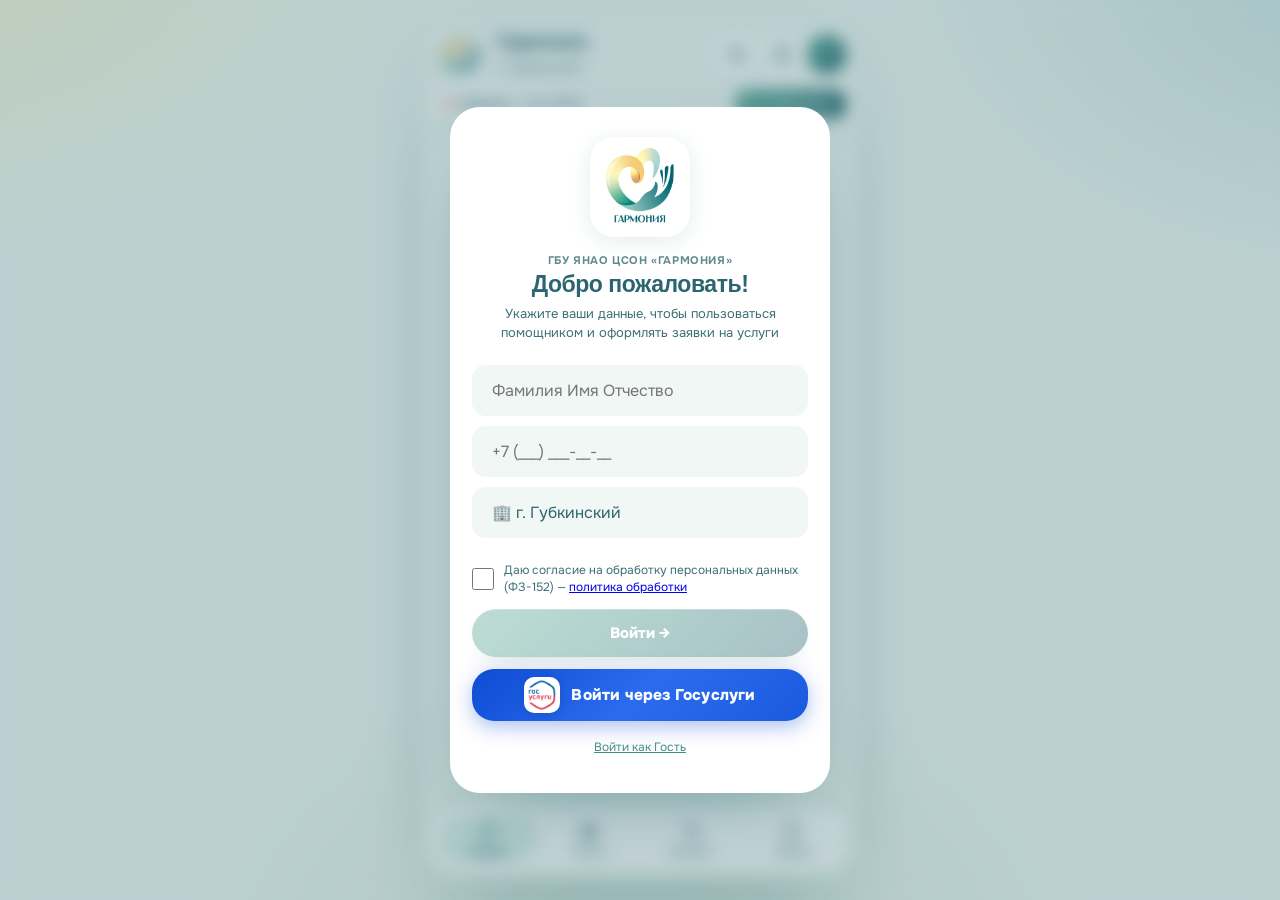
==== commit 91beaf66: "Add files via upload" ====
--- a/index.html
+++ b/index.html
@@ -15,19 +15,21 @@
   if(lite) document.documentElement.classList.add("perf-lite");
 }catch(e){}})();
 </script>
-<meta name="theme-color" content="#1B8585">
+<meta name="color-scheme" content="light">
+<meta name="theme-color" content="#F4F9F7">
 <link rel="manifest" href="manifest.json">
 <meta name="apple-mobile-web-app-capable" content="yes">
-<meta name="apple-mobile-web-app-status-bar-style" content="black-translucent">
+<meta name="apple-mobile-web-app-status-bar-style" content="default">
 <meta name="apple-mobile-web-app-title" content="Гармония">
 <link rel="apple-touch-icon" href="img/logo-icon.png">
 <title>Гармония — помощник ЦСОН</title>
 <link rel="preconnect" href="https://fonts.googleapis.com">
 <link rel="preconnect" href="https://fonts.gstatic.com" crossorigin>
 <link rel="preconnect" href="https://cdnjs.cloudflare.com" crossorigin>
-<link href="https://fonts.googleapis.com/css2?family=Inter:opsz,wght@14..32,400;14..32,500;14..32,600;14..32,700;14..32,800&family=Plus+Jakarta+Sans:wght@700;800&display=swap" rel="stylesheet">
-<link rel="stylesheet" href="css/styles.css?v=20260721f">
-<link rel="stylesheet" href="css/enhance.css?v=20260802f">
+<link href="https://fonts.googleapis.com/css2?family=Onest:wght@400;500;600;700;800&display=swap" rel="stylesheet">
+<link rel="stylesheet" href="css/styles.css?v=20260923b">
+<link rel="stylesheet" href="css/enhance.css?v=20260923b">
+<link rel="stylesheet" href="css/it-theme.css?v=20260923b">
 
 <!-- Leaflet больше не грузится в <head> (блокировал первую отрисовку).
      Карта маршрута такси подгружает его по требованию — см. ensureLeaflet(). -->
@@ -116,12 +118,11 @@
     <button class="tb" onclick="tabGo('menu')"><svg width="20" height="20" viewBox="0 0 24 24" fill="none" stroke="currentColor" stroke-width="2"><rect x="3" y="3" width="7" height="7"/><rect x="14" y="3" width="7" height="7"/><rect x="3" y="14" width="7" height="7"/><rect x="14" y="14" width="7" height="7"/></svg><span id="tbLblMenu">Услуги</span></button>
     <button class="tb" id="tb_cart" onclick="tabGo('cart')"><div class="tb-cart-wrap"><svg width="20" height="20" viewBox="0 0 24 24" fill="none" stroke="currentColor" stroke-width="2"><circle cx="9" cy="21" r="1"/><circle cx="20" cy="21" r="1"/><path d="M1 1h4l2.68 13.39a2 2 0 002 1.61h9.72a2 2 0 002-1.61L23 6H6"/></svg><span class="tb-badge gone" id="tbCartBadge">0</span></div><span id="tbLblCart">Корзина</span></button>
     <button class="tb" onclick="tabGo('orders')"><svg width="20" height="20" viewBox="0 0 24 24" fill="none" stroke="currentColor" stroke-width="2"><path d="M14 2H6a2 2 0 00-2 2v16a2 2 0 002 2h12a2 2 0 002-2V8z"/><polyline points="14 2 14 8 20 8"/></svg><span id="tbLblOrders">Заявки</span></button>
-    <button class="tb" onclick="tabGo('profile')"><svg width="20" height="20" viewBox="0 0 24 24" fill="none" stroke="currentColor" stroke-width="2"><path d="M20 21v-2a4 4 0 00-4-4H8a4 4 0 00-4 4v2"/><circle cx="12" cy="7" r="4"/></svg><span id="tbLblProfile">Профиль</span></button>
   </nav>
 
   <div class="cart-panel" id="cartPanel" role="dialog" aria-modal="true" aria-label="Корзина заявки">
     <div class="cart-hdr">
-      <h2 id="cartTitleH2">🛒 Корзина заявки</h2>
+      <h2 id="cartTitleH2">Корзина заявки</h2>
       <button class="cart-x" onclick="closeCart()" aria-label="Закрыть корзину">✕</button>
     </div>
     <div class="cart-body" id="cartBody"></div>
@@ -131,14 +132,14 @@
 
   <div class="orders-panel" id="ordersPanel" role="dialog" aria-modal="true" aria-label="Мои заявки">
     <div class="ord-hdr">
-      <h2 id="ordersTitleH2">📋 Мои заявки</h2>
+      <h2 id="ordersTitleH2">Мои заявки</h2>
       <button class="cart-x" onclick="closeOrdersPanel()" aria-label="Закрыть">✕</button>
     </div>
     <div class="ord-filters" id="ordFilters">
       <button class="of-btn active" data-f="all" onclick="ordFilter('all',this)" id="ordFilterAll">Все</button>
-      <button class="of-btn" data-f="orders" onclick="ordFilter('orders',this)" id="ordFilterOrders">🛒 Заявки</button>
-      <button class="of-btn" data-f="bookings" onclick="ordFilter('bookings',this)" id="ordFilterBookings">📅 Записи</button>
-      <button class="of-btn" data-f="taxi" onclick="ordFilter('taxi',this)" id="ordFilterTaxi">🚕 Такси</button>
+      <button class="of-btn" data-f="orders" onclick="ordFilter('orders',this)" id="ordFilterOrders">Заявки</button>
+      <button class="of-btn" data-f="bookings" onclick="ordFilter('bookings',this)" id="ordFilterBookings">Записи</button>
+      <button class="of-btn" data-f="taxi" onclick="ordFilter('taxi',this)" id="ordFilterTaxi">Такси</button>
     </div>
     <div class="ord-body" id="ordBody"></div>
     <div class="panel-close-bar"><button class="panel-close-btn" onclick="closeOrdersPanel()"><span class="pcb-arrow">←</span> <span id="ordersCloseLbl">Закрыть и вернуться</span></button></div>
@@ -155,19 +156,18 @@
 </div>
 
 <div class="toast" id="toast" role="status" aria-live="assertive"></div>
-<script src="js/enhance.js?v=20260802a"></script>
-<script src="js/data.js?v=20260721f"></script>
-<script src="js/booking.js?v=20260721f"></script>
-<script src="js/db.js?v=20260721f"></script>
-<script src="js/extras.js?v=20260721f"></script>
-<script src="js/features.js?v=20260721f"></script>
-<script src="js/admin.js?v=20260721f"></script>
-<script src="js/app.js?v=20260802b"></script>
-<script src="js/header.js?v=20260721f"></script>
-<script src="js/polish.js?v=20260721f"></script>
-<script src="js/extra.js?v=20260721f"></script>
-<script src="js/mascot3d.js?v=20260802f"></script>
-<script src="js/tabdrag.js?v=20260802a"></script>
-<script src="js/navfix.js?v=20260802b"></script>
+<script src="js/enhance.js?v=20260923b"></script>
+<script src="js/data.js?v=20260923b"></script>
+<script src="js/booking.js?v=20260923b"></script>
+<script src="js/db.js?v=20260923b"></script>
+<script src="js/extras.js?v=20260923b"></script>
+<script src="js/features.js?v=20260923b"></script>
+<script src="js/admin.js?v=20260923b"></script>
+<script src="js/app.js?v=20260923b"></script>
+<script src="js/header.js?v=20260923b"></script>
+<script src="js/polish.js?v=20260923b"></script>
+<script src="js/extra.js?v=20260923b"></script>
+<script src="js/tabdrag.js?v=20260923b"></script>
+<script src="js/navfix.js?v=20260923b"></script>
 </body>
 </html>
--- a/css/styles.css
+++ b/css/styles.css
@@ -1,20 +1,20 @@
-*{margin:0;padding:0;box-sizing:border-box;-webkit-tap-highlight-color:rgba(27,133,133,0.12);}
+*{margin:0;padding:0;box-sizing:border-box;-webkit-tap-highlight-color:rgba(63,143,135,0.12);}
 :root{
-  --teal-dark:#0F6060;--teal:#1B8585;--teal-mid:#2A9D9D;
-  --teal-light:#D9F0F0;--teal-xlight:#EBF8F8;--teal-bg:#F3FAFA;
-  --teal-glow:rgba(27,133,133,0.18);
+  --teal-dark:#2B6570;--teal:#3F8F87;--teal-mid:#5BAA93;
+  --teal-light:#E1F1EC;--teal-xlight:#F0F7F4;--teal-bg:#F4F9F7;
+  --teal-glow:rgba(63,143,135,0.18);
   --gold:#B07A00;--gold-mid:#D4920A;--gold-bright:#E8A020;
   --gold-light:#FEF3DC;--gold-glow:rgba(232,160,32,0.22);
   --green:#239B56;--green-mid:#27AE60;--green-light:#E8F8EF;
   --red:#C0392B;--red-light:#FDECEA;
-  --text-primary:#152828;--text-secondary:#2E5050;--text-tertiary:#6A8E8E;
-  --border:rgba(27,133,133,0.16);
+  --text-primary:#2B6570;--text-secondary:#3D6F77;--text-tertiary:#5F8A8C;
+  --border:rgba(63,143,135,0.16);
   --focus:#E8A020;
   --touch:48px;
   --r-sm:14px;--r-md:18px;--r-lg:22px;--r-xl:28px;--r-full:999px;
-  --shadow-sm:0 2px 8px rgba(27,133,133,0.07);
-  --shadow-md:0 6px 20px rgba(27,133,133,0.12);
-  --shadow-lg:0 16px 40px rgba(27,133,133,0.16);
+  --shadow-sm:0 2px 8px rgba(63,143,135,0.07);
+  --shadow-md:0 6px 20px rgba(63,143,135,0.12);
+  --shadow-lg:0 16px 40px rgba(63,143,135,0.16);
   --fz-xs:12px;--fz-sm:14px;--fz-base:16px;--fz-md:17px;--fz-lg:19px;--fz-xl:22px;
 }
 :focus-visible{outline:3px solid var(--focus);outline-offset:3px;border-radius:6px;}
@@ -23,7 +23,7 @@
 
 /* BLOOM */
 .bloom{position:fixed;border-radius:50%;filter:blur(80px);z-index:0;pointer-events:none;will-change:transform;}
-.bloom-1{width:480px;height:480px;background:rgba(27,133,133,0.25);top:-12%;left:-8%;animation:bf1 14s ease-in-out infinite;}
+.bloom-1{width:480px;height:480px;background:rgba(63,143,135,0.25);top:-12%;left:-8%;animation:bf1 14s ease-in-out infinite;}
 .bloom-2{width:380px;height:380px;background:rgba(232,160,32,0.18);bottom:-8%;right:-6%;animation:bf2 18s ease-in-out infinite;}
 .bloom-3{width:260px;height:260px;background:rgba(42,157,157,0.16);top:50%;left:58%;animation:bf3 22s ease-in-out infinite;}
 @keyframes bf1{0%,100%{transform:translate(0,0)scale(1);}50%{transform:translate(30px,-25px)scale(1.08);}}
@@ -31,7 +31,7 @@
 @keyframes bf3{0%,100%{transform:translate(0,0);}50%{transform:translate(-35px,18px);}}
 
 /* SHELL */
-.shell{width:100%;max-width:440px;height:100%;display:flex;flex-direction:column;overflow:hidden;overflow-x:hidden;background:linear-gradient(180deg,#fff 0%,var(--teal-bg) 100%);position:relative;z-index:1;box-shadow:0 0 0 1.5px rgba(255,255,255,0.35),0 40px 100px rgba(0,0,0,0.55),0 0 80px rgba(27,133,133,0.12);}
+.shell{width:100%;max-width:440px;height:100%;display:flex;flex-direction:column;overflow:hidden;overflow-x:hidden;background:linear-gradient(180deg,#fff 0%,var(--teal-bg) 100%);position:relative;z-index:1;box-shadow:0 0 0 1.5px rgba(255,255,255,0.35),0 40px 100px rgba(0,0,0,0.55),0 0 80px rgba(63,143,135,0.12);}
 @media(min-width:460px){.shell{height:96vh;max-height:900px;border-radius:36px;}}
 
 /* HEADER */
@@ -93,7 +93,7 @@
 /* CHAT */
 .chat{flex:1;overflow-y:auto;overflow-x:hidden;padding:16px 14px 8px;display:flex;flex-direction:column;gap:12px;scroll-behavior:smooth;overscroll-behavior:contain;}
 .chat::-webkit-scrollbar{width:4px;}
-.chat::-webkit-scrollbar-thumb{background:rgba(27,133,133,0.2);border-radius:3px;}
+.chat::-webkit-scrollbar-thumb{background:rgba(63,143,135,0.2);border-radius:3px;}
 .msg-row{display:flex;width:100%;animation:msgIn 0.32s cubic-bezier(0.16,1,0.3,1) both;}
 .msg-row.bot{justify-content:flex-start;}
 .msg-row.usr{justify-content:flex-end;}
@@ -112,7 +112,7 @@
 /* ACTIONS */
 .actions{flex-shrink:0;padding:10px 12px 4px;background:rgba(255,255,255,0.99);border-top:1px solid var(--border);max-height:38vh;overflow-y:auto;overflow-x:hidden;overscroll-behavior:contain;position:relative;}
 .actions::-webkit-scrollbar{width:4px;}
-.actions::-webkit-scrollbar-thumb{background:rgba(27,133,133,0.12);border-radius:3px;}
+.actions::-webkit-scrollbar-thumb{background:rgba(63,143,135,0.12);border-radius:3px;}
 
 /* BOTTOM NAV */
 
@@ -122,7 +122,7 @@
 .cards{display:flex;flex-direction:row;gap:8px;overflow-x:auto;overflow-y:hidden;scroll-snap-type:x mandatory;padding:4px 12px 8px;margin:0 -12px;scrollbar-width:none;touch-action:pan-x;}
 .cards::-webkit-scrollbar{display:none;}
 .card{background:white;border-radius:var(--r-lg);padding:18px 13px;display:flex;flex-direction:column;align-items:center;text-align:center;gap:10px;cursor:pointer;transition:all 0.28s cubic-bezier(0.34,1.2,0.64,1);border:1.5px solid var(--border);min-height:110px;}
-.card:hover{transform:translateY(-5px);border-color:rgba(27,133,133,0.3);box-shadow:var(--shadow-lg);}
+.card:hover{transform:translateY(-5px);border-color:rgba(63,143,135,0.3);box-shadow:var(--shadow-lg);}
 .card:active{transform:translateY(-2px);}
 .card-ico{width:54px;height:54px;border-radius:27px;display:flex;align-items:center;justify-content:center;font-size:24px;flex-shrink:0;}
 .ci-teal{background:linear-gradient(135deg,#E0F5F5,#C5E8E8);}
@@ -137,7 +137,7 @@
 .svc-wrap{position:relative;}
 .svc-list{max-height:32vh;overflow-y:auto;padding-right:2px;}
 .svc-list::-webkit-scrollbar{width:4px;}
-.svc-list::-webkit-scrollbar-thumb{background:rgba(27,133,133,0.18);border-radius:3px;}
+.svc-list::-webkit-scrollbar-thumb{background:rgba(63,143,135,0.18);border-radius:3px;}
 .svc-row{padding:12px 0;display:flex;align-items:center;justify-content:space-between;gap:10px;border-bottom:1px solid var(--border);animation:itemIn 0.28s ease both;}
 @keyframes itemIn{from{opacity:0;transform:translateX(-5px);}to{opacity:1;transform:translateX(0);}}
 .svc-name{font-size:14px;color:var(--text-primary);line-height:1.45;flex:1;font-weight:500;}
@@ -246,7 +246,7 @@
 .auth-ovl{position:fixed;inset:0;background:rgba(5,28,28,0.7);backdrop-filter:blur(22px);z-index:300;display:flex;align-items:center;justify-content:center;padding:18px;}
 .auth-card{background:white;border-radius:34px;max-width:380px;width:100%;padding:30px 22px;text-align:center;box-shadow:0 40px 80px rgba(0,0,0,0.35);}
 /* FIX: auth logo — white circle, contain fit */
-.auth-logo-wrap{width:100px;height:100px;border-radius:24px;background:#fff;border:none;display:flex;align-items:center;justify-content:center;margin:0 auto 16px;box-shadow:0 4px 20px rgba(27,133,133,0.15);overflow:hidden;}
+.auth-logo-wrap{width:100px;height:100px;border-radius:24px;background:#fff;border:none;display:flex;align-items:center;justify-content:center;margin:0 auto 16px;box-shadow:0 4px 20px rgba(63,143,135,0.15);overflow:hidden;}
 .auth-logo-wrap img{width:90px;height:90px;object-fit:contain;display:block;}
 .org-name{font-size:11px;color:var(--text-tertiary);margin-bottom:4px;font-weight:700;text-transform:uppercase;letter-spacing:0.6px;}
 .auth-h{font-family:'Plus Jakarta Sans',sans-serif;font-size:23px;font-weight:800;color:var(--teal);margin-bottom:6px;}
@@ -333,9 +333,9 @@
 ═══════════════════════════════════════ */
 
 /* — Кнопки-карточки (обновлённый вид) — */
-.card{background:linear-gradient(180deg,#ffffff,#f8fcfc);border:1.5px solid var(--border);box-shadow:0 3px 12px rgba(27,133,133,0.08);}
-.card:hover{transform:translateY(-5px);border-color:var(--teal-mid);box-shadow:0 14px 32px rgba(27,133,133,0.18);}
-.card-ico{box-shadow:inset 0 0 0 1.5px rgba(255,255,255,0.65),0 4px 12px rgba(27,133,133,0.12);}
+.card{background:linear-gradient(180deg,#ffffff,#f8fcfc);border:1.5px solid var(--border);box-shadow:0 3px 12px rgba(63,143,135,0.08);}
+.card:hover{transform:translateY(-5px);border-color:var(--teal-mid);box-shadow:0 14px 32px rgba(63,143,135,0.18);}
+.card-ico{box-shadow:inset 0 0 0 1.5px rgba(255,255,255,0.65),0 4px 12px rgba(63,143,135,0.12);}
 
 /* — Сворачиваемые секции меню — */
 .sec-title{display:flex;align-items:center;justify-content:space-between;width:100%;background:none;border:none;cursor:pointer;font-size:10px;font-weight:800;color:var(--text-tertiary);letter-spacing:1px;margin-bottom:4px;text-transform:uppercase;padding:4px 2px;font-family:inherit;border-radius:8px;}
@@ -361,7 +361,7 @@
 .asst-chips{display:flex;flex-wrap:wrap;gap:7px;}
 .asst-chip{background:var(--teal-xlight);border:1.5px solid var(--border);color:var(--text-secondary);border-radius:var(--r-full);padding:10px 14px;font-size:13px;font-weight:600;cursor:pointer;transition:all 0.18s;font-family:inherit;}
 .asst-chip:hover{border-color:var(--teal);color:var(--teal);background:#fff;}
-.asst-input-row{display:flex;gap:9px;align-items:center;background:#fff;border-radius:var(--r-full);padding:5px 5px 5px 18px;box-shadow:0 3px 14px rgba(0,0,0,.07);border:1.5px solid rgba(27,133,133,.1);transition:box-shadow .25s,border-color .25s;}
+.asst-input-row{display:flex;gap:9px;align-items:center;background:#fff;border-radius:var(--r-full);padding:5px 5px 5px 18px;box-shadow:0 3px 14px rgba(0,0,0,.07);border:1.5px solid rgba(63,143,135,.1);transition:box-shadow .25s,border-color .25s;}
 .asst-input-row:focus-within{border-color:var(--teal);box-shadow:0 4px 18px var(--teal-glow);}
 .asst-input{flex:1;border:none;padding:10px 0;font-size:16px;font-family:inherit;outline:none;background:transparent;color:var(--text-primary);min-height:40px;}
 .asst-input::placeholder{color:var(--text-tertiary);}
@@ -440,7 +440,7 @@
 .admin-x{width:36px;height:36px;border-radius:50%;border:none;background:var(--teal-xlight);color:var(--text-secondary);font-size:16px;cursor:pointer;}
 .admin-warn{background:var(--gold-light);color:var(--gold);border-left:3px solid var(--gold-bright);border-radius:var(--r-sm);padding:10px 12px;font-size:12px;line-height:1.5;margin:12px 0;font-weight:600;}
 .admin-lbl{display:block;font-size:12px;font-weight:700;color:var(--text-secondary);margin:10px 0 5px;}
-.admin-inp{width:100%;border:1.5px solid var(--border);border-radius:var(--r-sm);padding:11px 13px;font-size:16px;font-family:inherit;outline:none;color:#152828 !important;background:#fff;}
+.admin-inp{width:100%;border:1.5px solid var(--border);border-radius:var(--r-sm);padding:11px 13px;font-size:16px;font-family:inherit;outline:none;color:#2B6570 !important;background:#fff;}
 .admin-inp:focus{border-color:var(--teal);}
 .admin-inp.tiny{width:74px;padding:11px 8px;}
 .admin-btn{width:100%;min-height:46px;border:none;border-radius:var(--r-md);background:linear-gradient(135deg,var(--teal),var(--teal-mid));color:#fff;font-size:15px;font-weight:800;cursor:pointer;margin-top:12px;font-family:inherit;transition:filter 0.18s,transform 0.18s;}
@@ -516,41 +516,41 @@
 .a11y-lang:focus{border-color:var(--teal);}
 
 /* — Тёмная тема — */
-.dark-body{background:linear-gradient(145deg,#0a0a0a,#121212 40%,#0a0a0a) !important;}
-.dark{background:linear-gradient(180deg,#1a1a2e 0%,#16213e 100%) !important;color:#e0e0e0;}
-.dark .hdr{background:linear-gradient(135deg,#0f3460,#16213e) !important;}
-.dark .a11y-bar{background:rgba(22,33,62,0.8);border-color:rgba(255,255,255,0.08);}
-.dark .a11y-btn{background:#1a1a2e;color:#8899bb;border-color:rgba(255,255,255,0.1);}
-.dark .a11y-lang{background:#1a1a2e;color:#d0d8e8;border-color:rgba(255,255,255,0.12);background-image:url("data:image/svg+xml,%3Csvg xmlns='http://www.w3.org/2000/svg' viewBox='0 0 24 24' fill='none' stroke='%234db8b8' stroke-width='2.5'%3E%3Cpolyline points='6 9 12 15 18 9'/%3E%3C/svg%3E");background-repeat:no-repeat;background-position:right 6px center;background-size:12px;}
-.dark .a11y-lang:hover{border-color:var(--teal);}
-.dark .cities{background:rgba(15,52,96,0.4);border-color:rgba(255,255,255,0.06);}
-.dark .chat{background:transparent;}
-.dark .msg.bot{background:rgba(255,255,255,0.06) !important;color:#d0d8e8;border-color:rgba(255,255,255,0.08) !important;}
-.dark .msg.user{background:rgba(27,133,133,0.3) !important;color:#e0f5f5;}
-.dark .actions{background:rgba(26,26,46,0.97);border-color:rgba(255,255,255,0.06);}
-.dark .card{background:rgba(255,255,255,0.05);border-color:rgba(255,255,255,0.08);color:#d0d8e8;}
-.dark .card:hover{border-color:var(--teal);background:rgba(27,133,133,0.12);}
-.dark .card-ttl{color:#e0e0e0;}
-.dark .card-sub{color:#7788aa;}
-.dark .sec-title{color:#667799;}
-.dark .assistant-cta{background:linear-gradient(135deg,#0f3460,var(--teal-mid)) !important;}
-.dark .svc-row{background:rgba(255,255,255,0.04);border-color:rgba(255,255,255,0.06);color:#d0d8e8;}
-.dark .svc-name{color:#d0d8e8;}
-.dark .faq-item{background:rgba(255,255,255,0.04);border-color:rgba(255,255,255,0.06);}
-.dark .faq-q{color:#d0d8e8;}
-.dark .faq-a{color:#8899bb;}
-.dark .search-inp,.dark .book-inp,.dark .book-sel,.dark .fb-inp,.dark .elig-btn{background:rgba(255,255,255,0.06);color:#d0d8e8;border-color:rgba(255,255,255,0.1);}
-.dark .asst-input-row{background:rgba(255,255,255,0.06);border-color:rgba(255,255,255,0.1);}
-.dark .asst-input{color:#d0d8e8;}
-.dark .cart-panel{background:#1a1a2e;}
-.dark .cart-item{background:rgba(255,255,255,0.04);border-color:rgba(255,255,255,0.06);color:#d0d8e8;}
-.dark .mo .mc{background:#1a1a2e;color:#d0d8e8;}
-.dark .history-item{background:rgba(255,255,255,0.04);border-color:rgba(255,255,255,0.06);color:#d0d8e8;}
-.dark .h-tab{background:rgba(255,255,255,0.05);color:#8899bb;border-color:rgba(255,255,255,0.08);}
-.dark .h-tab.active{background:var(--teal);color:#fff;}
-.dark .news-card,.dark .event-card,.dark .doc-card{background:rgba(255,255,255,0.05);border-color:rgba(255,255,255,0.08);color:#d0d8e8;}
-.dark .bloom{opacity:0.3;}
-.dark .toast{background:rgba(26,26,46,0.95);color:#d0d8e8;}
+
+
+
+
+
+
+
+
+
+
+
+
+
+
+
+
+
+
+
+
+
+
+
+
+
+
+
+
+
+
+
+
+
+
+
 
 /* — Профили — */
 .profile-hint{font-size:13px;color:var(--text-tertiary);margin-bottom:14px;line-height:1.5;}
@@ -618,7 +618,7 @@
 .onb-dot.done{background:var(--teal-mid);opacity:.5;}
 .onb-progress{width:100%;height:3px;background:var(--border);border-radius:3px;overflow:hidden;margin-bottom:18px;}
 .onb-progress-fill{height:100%;background:linear-gradient(90deg,var(--teal),var(--gold-bright));border-radius:3px;transition:width .35s cubic-bezier(.16,1,.3,1);}
-.onb-emoji-badge{width:76px;height:76px;border-radius:22px;background:linear-gradient(135deg,var(--teal-xlight),#fff);display:flex;align-items:center;justify-content:center;margin:0 auto 14px;box-shadow:0 6px 18px rgba(27,133,133,.15);animation:onbBadgeIn .4s cubic-bezier(.34,1.4,.64,1);}
+.onb-emoji-badge{width:76px;height:76px;border-radius:22px;background:linear-gradient(135deg,var(--teal-xlight),#fff);display:flex;align-items:center;justify-content:center;margin:0 auto 14px;box-shadow:0 6px 18px rgba(63,143,135,.15);animation:onbBadgeIn .4s cubic-bezier(.34,1.4,.64,1);}
 @keyframes onbBadgeIn{0%{transform:scale(.6);opacity:0;}100%{transform:scale(1);opacity:1;}}
 .onb-btns{display:flex;gap:8px;}
 .onb-btn{flex:1;min-height:46px;border:none;border-radius:var(--r-md);background:linear-gradient(135deg,var(--teal),var(--teal-mid));color:#fff;font-weight:800;font-size:15px;cursor:pointer;font-family:inherit;transition:all 0.18s;}
@@ -640,13 +640,13 @@
 .ch-arrow{font-size:18px;color:var(--text-tertiary);flex-shrink:0;font-weight:800;}
 
 /* — Тёмная тема: доп. элементы — */
-.dark .rating-card{background:rgba(255,255,255,0.05);border-color:rgba(255,255,255,0.08);}
-.dark .star-btn{background:rgba(255,255,255,0.06);border-color:rgba(255,255,255,0.1);color:#555;}
-.dark .rating-comment{background:rgba(255,255,255,0.06);border-color:rgba(255,255,255,0.1);color:#d0d8e8;}
-.dark .ch-card{background:rgba(255,255,255,0.05);border-color:rgba(255,255,255,0.08);color:#d0d8e8;}
-.dark .onb-card{background:#1a1a2e;color:#d0d8e8;}
-.dark .onb-title{color:#e0e0e0;}
-.dark .onb-text{color:#8899bb;}
+
+
+
+
+
+
+
 
 /* ═══════════════════════════════════════
    PREMIUM ICON DESIGN
@@ -696,16 +696,16 @@
 .ac-ico{background:rgba(255,255,255,0.2) !important;border-radius:16px !important;}
 
 /* — Тёмная тема: обновлённые карточки — */
-.dark .card{background:linear-gradient(180deg,rgba(255,255,255,0.06),rgba(255,255,255,0.02));border-color:rgba(255,255,255,0.06);box-shadow:0 2px 8px rgba(0,0,0,0.2),0 0 0 1px rgba(255,255,255,0.04) inset;}
-.dark .card:hover{box-shadow:0 20px 40px rgba(0,0,0,0.3);}
-.dark .card-ttl{color:#e0e0e0;}
-.dark .card-ico::after{background:linear-gradient(135deg,rgba(255,255,255,0.15) 0%,transparent 60%);}
+
+
+
+
 
 .asst-fab{display:inline-flex;align-items:center;gap:6px;padding:8px 16px 8px 12px;border:none;border-radius:50px;background:linear-gradient(135deg,#0077b6,#00b4d8);color:#fff;font-size:12px;font-weight:800;cursor:pointer;font-family:inherit;box-shadow:0 3px 12px rgba(0,119,182,0.3);transition:all 0.2s;width:auto;margin:0 auto;}
 .asst-fab:hover{transform:translateY(-2px);box-shadow:0 8px 24px rgba(0,119,182,0.45);}
 .asst-fab:active{transform:translateY(0);}
 .fab-ico{font-size:18px;line-height:1;}
-.dark .asst-fab{background:linear-gradient(135deg,#0f3460,#00b4d8);}
+
 
 .menu-chip{display:flex;flex-direction:column;align-items:center;gap:4px;padding:10px 4px 8px;border:1px solid rgba(0,0,0,0.06);border-radius:14px;background:linear-gradient(180deg,#fff,#f8fffe);cursor:pointer;font-family:inherit;transition:all 0.2s;min-height:0;box-shadow:0 1px 4px rgba(0,0,0,0.04);}
 .menu-chip:hover{transform:translateY(-2px);box-shadow:0 6px 16px rgba(0,0,0,0.08);border-color:transparent;}
@@ -713,9 +713,9 @@
 .chip-ico{font-size:20px;line-height:1;height:24px;display:flex;align-items:center;justify-content:center;}
 .chip-txt{font-size:10.5px;font-weight:700;color:var(--text-primary);text-align:center;line-height:1.2;overflow:hidden;display:-webkit-box;-webkit-line-clamp:2;-webkit-box-orient:vertical;}
 .chip-ico .moroshka-ico-card{width:22px;height:22px;}
-.dark .menu-chip{background:linear-gradient(180deg,rgba(255,255,255,0.06),rgba(255,255,255,0.02));border-color:rgba(255,255,255,0.06);box-shadow:none;}
-.dark .menu-chip:hover{box-shadow:0 6px 16px rgba(0,0,0,0.2);}
-.dark .chip-txt{color:#d0d8e8;}
+
+
+
 
 .chat-menu{display:flex;flex-wrap:wrap;gap:5px;margin-top:8px;}
 .cm-btn{display:inline-flex;align-items:center;gap:4px;padding:7px 12px;border:1px solid rgba(0,0,0,0.08);border-radius:20px;background:#fff;font-size:13px;font-weight:600;color:var(--text-primary);cursor:pointer;font-family:inherit;transition:all 0.15s;white-space:nowrap;}
@@ -736,9 +736,9 @@
 .admin-link{width:28px;height:28px;border-radius:50%;border:none;background:none;color:var(--text-tertiary);font-size:14px;cursor:pointer;opacity:0.3;transition:opacity 0.2s;position:absolute;right:4px;bottom:2px;}
 .admin-link:hover{opacity:1;}
 
-.dark .cm-btn{background:rgba(255,255,255,0.06);border-color:rgba(255,255,255,0.08);color:#d0d8e8;}
-.dark .cm-btn:hover{background:var(--teal);color:#fff;}
-.dark .qb-more{background:rgba(255,255,255,0.06);border-color:rgba(255,255,255,0.1);}
+
+
+
 
 .staff-card-inline{display:flex;gap:12px;padding:14px;background:#fff;border:1.5px solid rgba(0,0,0,.06);border-radius:16px;margin-bottom:8px;}
 .si-av{width:46px;height:46px;border-radius:14px;background:linear-gradient(135deg,var(--teal-light),var(--teal));color:#fff;display:flex;align-items:center;justify-content:center;font-size:15px;font-weight:800;flex-shrink:0;}
@@ -760,13 +760,13 @@
 .c-val{font-size:13px;color:var(--text-primary);line-height:1.4;}
 .c-val a{color:var(--teal);text-decoration:none;}
 
-.dark .staff-card-inline{background:rgba(255,255,255,.10);border-color:rgba(255,255,255,.17);}
-.dark .si-info{color:#8899bb;}
-.dark .si-info b{color:#d0d8e8;}
-.dark .faq-inline{border-color:rgba(255,255,255,0.06);}
-.dark .fq-q{color:#d0d8e8;}
-.dark .fq-a{color:#8899bb;}
-.dark .c-val{color:#d0d8e8;}
+
+
+
+
+
+
+
 
 .card .card-ico{width:40px;height:40px;border-radius:12px;font-size:20px;}
 .card .card-ttl{font-size:11px;line-height:1.2;}
@@ -787,16 +787,16 @@
 .set-btn.danger{color:var(--red);border-color:rgba(239,68,68,0.2);}
 .set-btn.danger:hover{background:var(--red);color:#fff;}
 
-.dark .cab-btn{background:rgba(255,255,255,0.06);border-color:rgba(255,255,255,0.08);color:#8899bb;}
-.dark .set-row{border-color:rgba(255,255,255,0.04);}
-.dark .set-row span{color:#d0d8e8;}
-.dark .set-btn{background:rgba(255,255,255,0.06);border-color:rgba(255,255,255,0.08);color:#8899bb;}
+
+
+
+
 
 .dash{position:relative;}
 .sec{position:relative;}
 .sec::after{content:"";position:absolute;right:0;top:0;bottom:0;width:24px;background:linear-gradient(90deg,transparent,rgba(255,255,255,0.9));pointer-events:none;z-index:1;opacity:0.7;}
 .sec.collapsed::after{display:none;}
-.dark .sec::after{background:linear-gradient(90deg,transparent,rgba(26,26,46,0.9));}
+
 
 /* ═══════════════════════════════════════
    UI POLISH — все 12 улучшений
@@ -835,11 +835,11 @@
 
 /* 7. Градиентный фон чата */
 .chat{background:linear-gradient(180deg,rgba(248,252,252,0.5) 0%,rgba(234,244,244,0.3) 50%,rgba(248,252,252,0.6) 100%) !important;}
-.dark .chat{background:linear-gradient(180deg,rgba(26,26,46,0.3) 0%,rgba(15,20,40,0.4) 50%,rgba(26,26,46,0.3) 100%) !important;}
+
 
 /* 8. Стеклянная шапка (glassmorphism) */
-.hdr{background:linear-gradient(135deg,rgba(27,133,133,0.85),rgba(21,103,103,0.9)) !important;backdrop-filter:blur(20px) saturate(1.4);-webkit-backdrop-filter:blur(20px) saturate(1.4);border-bottom:1px solid rgba(255,255,255,0.1);}
-.dark .hdr{background:linear-gradient(135deg,rgba(15,52,96,0.85),rgba(22,33,62,0.9)) !important;backdrop-filter:blur(20px) saturate(1.4);-webkit-backdrop-filter:blur(20px) saturate(1.4);}
+.hdr{background:linear-gradient(135deg,rgba(63,143,135,0.85),rgba(21,103,103,0.9)) !important;backdrop-filter:blur(20px) saturate(1.4);-webkit-backdrop-filter:blur(20px) saturate(1.4);border-bottom:1px solid rgba(255,255,255,0.1);}
+
 
 /* 9. Закруглённые поля ввода (pill) */
 .asst-input,.search-inp,.book-inp,.fb-inp{border-radius:50px !important;}
@@ -851,7 +851,7 @@
 .empty-ico{font-size:40px;margin-bottom:8px;opacity:0.7;}
 .empty-title{font-size:16px;font-weight:800;color:var(--text-primary);margin-bottom:4px;}
 .empty-sub{font-size:13px;color:var(--text-tertiary);line-height:1.5;}
-.dark .empty-title{color:#d0d8e8;}
+
 
 /* 11. Пульс корзины при добавлении */
 .cart-pulse{animation:cartPulse 0.5s ease !important;}
@@ -863,24 +863,24 @@
    НИЖНЯЯ НАВИГАЦИЯ (5 вкладок) — ПОЛНЫЕ СТИЛИ
 ═══════════════════════════════════════ */
 .tab-bar{flex-shrink:0;display:flex;position:relative;background:#fff;border-top:1px solid rgba(0,0,0,.06);padding:6px 4px calc(6px + env(safe-area-inset-bottom));}
-.tb-pill{position:absolute;top:6px;left:0;height:52px;background:rgba(27,133,133,.08);border-radius:16px;transition:transform .32s cubic-bezier(.34,1.3,.64,1),width .32s cubic-bezier(.34,1.3,.64,1);pointer-events:none;z-index:0;}
+.tb-pill{position:absolute;top:6px;left:0;height:52px;background:rgba(63,143,135,.08);border-radius:16px;transition:transform .32s cubic-bezier(.34,1.3,.64,1),width .32s cubic-bezier(.34,1.3,.64,1);pointer-events:none;z-index:0;}
 .tb{position:relative;z-index:1;flex:1;display:flex;flex-direction:column;align-items:center;justify-content:center;gap:3px;padding:8px 4px 6px;background:none;border:none;cursor:pointer;font-family:inherit;font-size:10.5px;font-weight:600;color:#8896ab;transition:.2s;-webkit-tap-highlight-color:transparent;min-height:52px;}
 .tb svg{transition:.2s;flex-shrink:0;}
-.tb.active{color:#1B8585;}
-.tb.active svg{stroke:#1B8585;}
-.tb:hover{color:#1B8585;}
+.tb.active{color:#3F8F87;}
+.tb.active svg{stroke:#3F8F87;}
+.tb:hover{color:#3F8F87;}
 .tb:active{opacity:.6;transform:scale(.95);}
 .tb-cart-wrap{position:relative;display:flex;align-items:center;justify-content:center;}
 .tb-badge{position:absolute;top:-6px;right:-9px;background:linear-gradient(135deg,#ef4444,#dc2626);color:#fff;font-size:9px;font-weight:800;min-width:16px;height:16px;border-radius:8px;display:flex;align-items:center;justify-content:center;border:2px solid #fff;padding:0 3px;line-height:1;animation:tbBadgePop .3s ease;}
 .tb-badge.gone{display:none!important;}
 @keyframes tbBadgePop{0%{transform:scale(0);}60%{transform:scale(1.25);}100%{transform:scale(1);}}
 
-.dark .tab-bar{background:rgba(15,18,30,.97);border-color:rgba(255,255,255,.10);}
-.dark .tb{color:#5a6a80;}
-.dark .tb.active{color:#4db8b8;}
-.dark .tb.active svg{stroke:#4db8b8;}
-.dark .tb:hover{color:#4db8b8;}
-.dark .tb-badge{border-color:rgba(15,18,30,.97);}
+
+
+
+
+
+
 
 /* ═══════════════════════════════════════
    ПРЕЙСКУРАНТ / СОТРУДНИКИ — доступный интерфейс
@@ -890,14 +890,14 @@
 .pricelist h2{font-size:19px;font-weight:800;margin:0 0 14px;color:var(--text-primary);display:block;}
 
 .pl-search{width:100%;margin-bottom:14px;display:block;}
-.pl-search input{width:100%;box-sizing:border-box;padding:15px 18px;border:2px solid rgba(27,133,133,.14);border-radius:16px;font-size:16px;font-family:inherit;background:#fff;color:var(--text-primary);transition:.2s;}
-.pl-search input:focus{outline:none;border-color:#1B8585;box-shadow:0 0 0 4px rgba(27,133,133,.12);}
+.pl-search input{width:100%;box-sizing:border-box;padding:15px 18px;border:2px solid rgba(63,143,135,.14);border-radius:16px;font-size:16px;font-family:inherit;background:#fff;color:var(--text-primary);transition:.2s;}
+.pl-search input:focus{outline:none;border-color:#3F8F87;box-shadow:0 0 0 4px rgba(63,143,135,.12);}
 .pl-search input::placeholder{color:#9aa5b1;}
 
 .pl-catlist{display:flex;flex-direction:column;gap:8px;}
 .pl-catlist.gone{display:none;}
 .pl-catcard{display:flex;align-items:center;gap:14px;width:100%;box-sizing:border-box;padding:16px;background:#fff;border:1.5px solid rgba(0,0,0,.06);border-radius:16px;cursor:pointer;font-family:inherit;text-align:left;transition:.2s;min-height:64px;}
-.pl-catcard:hover{border-color:#1B8585;box-shadow:0 4px 16px rgba(27,133,133,.1);}
+.pl-catcard:hover{border-color:#3F8F87;box-shadow:0 4px 16px rgba(63,143,135,.1);}
 .pl-catcard:active{transform:scale(.98);}
 .pl-catcard-ico{font-size:22px;flex-shrink:0;width:44px;height:44px;border-radius:13px;display:flex;align-items:center;justify-content:center;text-align:center;box-shadow:0 3px 8px rgba(0,0,0,.12);}
 .pl-catcard-txt{flex:1;min-width:0;display:flex;flex-direction:column;gap:3px;}
@@ -907,8 +907,8 @@
 
 .pl-catdetail{width:100%;box-sizing:border-box;}
 .pl-catdetail.gone{display:none;}
-.pl-back{display:inline-flex;align-items:center;gap:6px;padding:11px 18px;margin-bottom:12px;background:rgba(27,133,133,.07);border:1.5px solid rgba(27,133,133,.15);border-radius:14px;font-size:14px;font-weight:700;color:#1B8585;cursor:pointer;font-family:inherit;transition:.2s;}
-.pl-back:hover{background:#1B8585;color:#fff;}
+.pl-back{display:inline-flex;align-items:center;gap:6px;padding:11px 18px;margin-bottom:12px;background:rgba(63,143,135,.07);border:1.5px solid rgba(63,143,135,.15);border-radius:14px;font-size:14px;font-weight:700;color:#3F8F87;cursor:pointer;font-family:inherit;transition:.2s;}
+.pl-back:hover{background:#3F8F87;color:#fff;}
 
 .pl-sec-t{font-size:16px;font-weight:800;color:var(--text-primary) !important;margin:6px 0 12px 2px;display:block;line-height:1.4;}
 
@@ -917,29 +917,29 @@
 .pl-empty{text-align:center;padding:30px 20px;color:var(--text-tertiary);font-size:14px;background:#fff;border-radius:16px;border:1.5px dashed rgba(0,0,0,.08);}
 
 .pl-row{display:flex;align-items:center;gap:12px;padding:15px;background:#fff;border:1.5px solid rgba(0,0,0,.06);border-radius:16px;margin-bottom:8px;width:100%;box-sizing:border-box;min-height:64px;}
-.pl-row:hover{border-color:rgba(27,133,133,.2);box-shadow:0 2px 10px rgba(0,0,0,.05);}
+.pl-row:hover{border-color:rgba(63,143,135,.2);box-shadow:0 2px 10px rgba(0,0,0,.05);}
 .pl-name{font-size:15px !important;font-weight:600 !important;color:#1a1a2e !important;flex:1 1 auto;line-height:1.5;min-width:0;display:block !important;opacity:1 !important;visibility:visible !important;white-space:normal;word-break:break-word;}
 .pl-right{flex-shrink:0;text-align:right;display:flex;flex-direction:column;align-items:flex-end;gap:3px;}
-.pl-price{font-size:17px;font-weight:800;color:#1B8585;white-space:nowrap;display:block;}
+.pl-price{font-size:17px;font-weight:800;color:#3F8F87;white-space:nowrap;display:block;}
 .pl-save{font-size:11.5px;color:#10b981;font-weight:700;white-space:nowrap;display:block;}
-.pl-add{width:46px;height:46px;border-radius:14px;border:none;background:linear-gradient(135deg,#1B8585,#22a5a5);color:#fff;font-size:24px;font-weight:700;cursor:pointer;flex-shrink:0;transition:.15s;display:flex;align-items:center;justify-content:center;line-height:1;}
-.pl-add:hover{transform:scale(1.1);box-shadow:0 4px 16px rgba(27,133,133,.35);}
+.pl-add{width:46px;height:46px;border-radius:14px;border:none;background:linear-gradient(135deg,#3F8F87,#22a5a5);color:#fff;font-size:24px;font-weight:700;cursor:pointer;flex-shrink:0;transition:.15s;display:flex;align-items:center;justify-content:center;line-height:1;}
+.pl-add:hover{transform:scale(1.1);box-shadow:0 4px 16px rgba(63,143,135,.35);}
 .pl-add:active{transform:scale(.9);}
 .pl-add.has-qty{background:linear-gradient(135deg,#10b981,#059669);font-size:17px;font-weight:800;}
 
-.dark .pricelist h2{color:#e8ecf4 !important;}
-.dark .pl-search input{background:rgba(255,255,255,.14);border-color:rgba(255,255,255,.18);color:#e8ecf4;}
-.dark .pl-search input::placeholder{color:#7a8698;}
-.dark .pl-catcard{background:rgba(255,255,255,.10);border-color:rgba(255,255,255,.17);}
-.dark .pl-catcard:hover{border-color:#1B8585;}
-.dark .pl-catcard-txt b{color:#e8ecf4;}
-.dark .pl-catcard-txt span{color:#8899bb;}
-.dark .pl-catcard-arr{color:#4a5568;}
-.dark .pl-back{background:rgba(27,133,133,.12);border-color:rgba(27,133,133,.2);color:#4db8b8;}
-.dark .pl-row{background:rgba(255,255,255,.10);border-color:rgba(255,255,255,.17);}
-.dark .pl-name{color:#e8ecf4 !important;}
-.dark .pl-sec-t{color:#e8ecf4 !important;}
-.dark .pl-empty{background:rgba(255,255,255,.09);border-color:rgba(255,255,255,.18);}
+
+
+
+
+
+
+
+
+
+
+
+
+
 
 /* Карточки сотрудников (используют pl-catlist/pl-catdetail + staff-card-inline) */
 .staff-card-inline{display:flex;gap:12px;padding:14px;background:#fff;border:1.5px solid rgba(0,0,0,.06);border-radius:16px;margin-bottom:8px;}
@@ -947,16 +947,16 @@
 .si-info{font-size:14px;line-height:1.7;color:var(--text-secondary);display:flex;flex-direction:column;}
 .si-info b{color:var(--text-primary);font-size:15px;display:block;}
 .si-info a{color:var(--teal);}
-.dark .staff-card-inline{background:rgba(255,255,255,.10);border-color:rgba(255,255,255,.17);}
-.dark .si-info{color:#8899bb;}
-.dark .si-info b{color:#d0d8e8;}
+
+
+
 
 /* ═══ ГЛАВНАЯ: ПРИВЕТСТВИЕ + НОВОСТИ ═══ */
 .greet-anim{
   position:relative;border-radius:26px;padding:34px 26px;color:#fff;overflow:hidden;margin-bottom:16px;min-height:194px;
-  background:linear-gradient(155deg,#0D4F4F 0%,var(--teal) 45%,var(--teal-mid) 100%);
+  background:linear-gradient(155deg,#24555E 0%,var(--teal) 45%,var(--teal-mid) 100%);
   display:flex;align-items:center;gap:20px;
-  box-shadow:0 18px 42px rgba(15,76,76,.34),0 2px 0 rgba(255,255,255,.08) inset,0 -1px 0 rgba(0,0,0,.18) inset;
+  box-shadow:0 18px 42px rgba(43,101,112,.34),0 2px 0 rgba(255,255,255,.08) inset,0 -1px 0 rgba(0,0,0,.18) inset;
   border:1px solid rgba(255,255,255,.10);
   animation:gaCardIn .6s cubic-bezier(.16,1,.3,1) both;
 }
@@ -965,7 +965,7 @@
 /* Живые переливающиеся пятна в фирменных цветах — без точек и «палочек» */
 .ga-blob-field{position:absolute;inset:0;pointer-events:none;overflow:hidden;border-radius:26px;}
 .ga-blob{position:absolute;filter:blur(15px);will-change:transform,border-radius;}
-.ga-blob-1{width:42%;height:42%;top:-6%;left:-6%;background:radial-gradient(circle at 32% 32%,#7ff5d8,#1B8585 68%);opacity:.85;animation:blobDrift1 15s ease-in-out infinite,blobMorph1 9s ease-in-out infinite;}
+.ga-blob-1{width:42%;height:42%;top:-6%;left:-6%;background:radial-gradient(circle at 32% 32%,#7ff5d8,#3F8F87 68%);opacity:.85;animation:blobDrift1 15s ease-in-out infinite,blobMorph1 9s ease-in-out infinite;}
 .ga-blob-2{width:34%;height:34%;top:34%;left:62%;background:radial-gradient(circle at 32% 32%,#F0C24B,#B07A00 70%);opacity:.55;animation:blobDrift2 18s ease-in-out infinite,blobMorph2 11s ease-in-out infinite;}
 .ga-blob-3{width:38%;height:38%;top:52%;left:10%;background:radial-gradient(circle at 32% 32%,#a8f5e0,#147575 68%);opacity:.7;animation:blobDrift3 13s ease-in-out infinite,blobMorph3 8s ease-in-out infinite;}
 .ga-blob-4{width:24%;height:24%;top:-8%;left:58%;background:radial-gradient(circle at 32% 32%,#ffe8b8,#e0a83c 68%);opacity:.5;animation:blobDrift4 16s ease-in-out infinite,blobMorph1 10s ease-in-out infinite reverse;}
@@ -1004,26 +1004,26 @@
 .news-card{background:#fff;border:1px solid rgba(0,0,0,.04);border-radius:16px;padding:16px;transition:.2s;box-shadow:0 1px 4px rgba(0,0,0,.02);}
 .news-card:hover{box-shadow:0 4px 14px rgba(0,0,0,.05);}
 .news-top{display:flex;justify-content:space-between;align-items:center;margin-bottom:8px;}
-.news-tag{font-size:10px;font-weight:800;text-transform:uppercase;letter-spacing:.5px;color:#1B8585;background:rgba(27,133,133,.08);padding:4px 10px;border-radius:8px;}
+.news-tag{font-size:10px;font-weight:800;text-transform:uppercase;letter-spacing:.5px;color:#3F8F87;background:rgba(63,143,135,.08);padding:4px 10px;border-radius:8px;}
 .news-date{font-size:11.5px;color:var(--text-tertiary);font-weight:600;}
 .news-title{font-size:15px;font-weight:800;color:var(--text-primary);margin-bottom:6px;line-height:1.35;}
 .news-text{font-size:13px;color:var(--text-secondary);line-height:1.55;}
-.news-empty{text-align:center;padding:36px 20px;background:#fff;border-radius:18px;border:1.5px dashed rgba(27,133,133,.15);display:flex;flex-direction:column;align-items:center;gap:6px;}
+.news-empty{text-align:center;padding:36px 20px;background:#fff;border-radius:18px;border:1.5px dashed rgba(63,143,135,.15);display:flex;flex-direction:column;align-items:center;gap:6px;}
 .ne-ico{font-size:36px;opacity:.5;margin-bottom:4px;}
 .news-empty b{font-size:15px;color:var(--text-primary);}
 .news-empty span{font-size:12.5px;color:var(--text-tertiary);}
 
-.dark .greet-anim{box-shadow:0 22px 48px rgba(0,0,0,.55),0 2px 0 rgba(255,255,255,.05) inset,0 -1px 0 rgba(0,0,0,.3) inset;}
-.dark .bot-btn{background:rgba(255,255,255,.10);border-color:rgba(255,255,255,.10);}
-.dark .bot-btn:hover{background:rgba(255,255,255,.07);}
-.dark .bb-txt b{color:#e0e8f4;}
-.dark .bb-txt span{color:#5a6a80;}
-.dark .news-sec-title{color:#8899bb;}
-.dark .news-card{background:rgba(255,255,255,.09);border-color:rgba(255,255,255,.14);}
-.dark .news-title{color:#e0e8f4;}
-.dark .news-text{color:#a0b0c8;}
-.dark .news-empty{background:rgba(255,255,255,.17);border-color:rgba(255,255,255,.17);}
-.dark .news-empty b{color:#dce4f0;}
+
+
+
+
+
+
+
+
+
+
+
 
 /* ═══ ВКЛАДКА «УСЛУГИ» — полное меню разделов ═══ */
 .svc-page{padding:4px 0;width:100%;box-sizing:border-box;}
@@ -1046,17 +1046,17 @@
 .sp-g-i{width:42px;height:42px;border-radius:13px;display:flex;align-items:center;justify-content:center;font-size:18px;color:#fff;}
 .sp-g b{font-size:11px;font-weight:700;color:var(--text-primary);}
 
-.dark .svc-page h2{color:#e8ecf4;}
-.dark .sp-item,.dark .sp-g{background:rgba(255,255,255,.09);border-color:rgba(255,255,255,.14);}
-.dark .sp-item:hover,.dark .sp-g:hover{background:rgba(255,255,255,.15);}
-.dark .sp-txt b,.dark .sp-g b{color:#e8ecf4;}
-.dark .sp-txt span{color:#8899bb;}
-.dark .sp-arr{color:#4a5568;}
-.dark .sp-more{color:#8899bb;}
+
+
+
+
+
+
+
 
 /* Селект филиала в форме регистрации */
 .auth-city-sel{appearance:none;-webkit-appearance:none;background-image:url("data:image/svg+xml,%3Csvg xmlns='http://www.w3.org/2000/svg' viewBox='0 0 24 24' fill='none' stroke='%231B8585' stroke-width='2'%3E%3Cpolyline points='6 9 12 15 18 9'/%3E%3C/svg%3E");background-repeat:no-repeat;background-position:right 14px center;background-size:18px;padding-right:40px;cursor:pointer;}
-.dark .auth-city-sel{background-image:url("data:image/svg+xml,%3Csvg xmlns='http://www.w3.org/2000/svg' viewBox='0 0 24 24' fill='none' stroke='%234db8b8' stroke-width='2'%3E%3Cpolyline points='6 9 12 15 18 9'/%3E%3C/svg%3E");}
+
 
 /* ═══════════════════════════════════════
    ПАНЕЛЬ «МОИ ЗАЯВКИ» — отдельное окно
@@ -1069,7 +1069,7 @@
 .ord-filters{display:flex;gap:6px;padding:12px 16px;flex-shrink:0;background:#fff;border-bottom:1px solid rgba(0,0,0,.04);}
 .of-btn{flex:1;padding:9px 4px;border:1.5px solid rgba(0,0,0,.06);border-radius:12px;background:#fff;font-size:12.5px;font-weight:700;color:var(--text-secondary);cursor:pointer;font-family:inherit;transition:.2s;text-align:center;}
 .of-btn.active{background:linear-gradient(135deg,var(--teal),var(--teal-mid));color:#fff;border-color:transparent;box-shadow:0 3px 10px var(--teal-glow);}
-.of-btn:hover:not(.active){background:rgba(27,133,133,.05);border-color:rgba(27,133,133,.2);}
+.of-btn:hover:not(.active){background:rgba(63,143,135,.05);border-color:rgba(63,143,135,.2);}
 
 .ord-body{flex:1;overflow-y:auto;overflow-x:hidden;padding:14px 16px;overscroll-behavior:contain;}
 
@@ -1088,7 +1088,7 @@
 .ord-card-date{font-size:11.5px;color:var(--text-tertiary);margin-top:1px;}
 
 .ord-card-body{padding:10px 12px;background:rgba(0,0,0,.02);border-radius:12px;margin-bottom:10px;}
-.ord-card-sum{font-size:17px;font-weight:800;color:#1B8585;margin-bottom:4px;}
+.ord-card-sum{font-size:17px;font-weight:800;color:#3F8F87;margin-bottom:4px;}
 .ord-card-spec{font-size:13px;font-weight:700;color:var(--text-primary);margin-bottom:4px;}
 .ord-card-detail{font-size:12.5px;color:var(--text-secondary);line-height:1.6;}
 .ord-item-line{display:flex;justify-content:space-between;gap:8px;padding:4px 0;border-bottom:1px dashed rgba(0,0,0,.06);}
@@ -1096,8 +1096,8 @@
 .ord-item-qty{flex-shrink:0;font-weight:700;color:var(--teal);white-space:nowrap;}
 
 .ord-card-actions{display:flex;gap:6px;}
-.ord-act{flex:1;padding:9px 6px;border:1.5px solid rgba(27,133,133,.15);border-radius:11px;background:rgba(27,133,133,.04);font-size:12px;font-weight:700;color:#1B8585;cursor:pointer;font-family:inherit;transition:.2s;}
-.ord-act:hover{background:#1B8585;color:#fff;}
+.ord-act{flex:1;padding:9px 6px;border:1.5px solid rgba(63,143,135,.15);border-radius:11px;background:rgba(63,143,135,.04);font-size:12px;font-weight:700;color:#3F8F87;cursor:pointer;font-family:inherit;transition:.2s;}
+.ord-act:hover{background:#3F8F87;color:#fff;}
 .ord-act.danger{border-color:rgba(239,68,68,.15);background:rgba(239,68,68,.04);color:#ef4444;}
 .ord-act.danger:hover{background:#ef4444;color:#fff;}
 .ord-act.confirm{background:#ef4444;color:#fff;border-color:#ef4444;}
@@ -1112,20 +1112,20 @@
 .ord-empty-sub{font-size:13px;color:var(--text-tertiary);max-width:240px;line-height:1.5;}
 
 /* Тёмная тема */
-.dark .orders-panel{background:#1a1a2e;}
-.dark .ord-filters{background:rgba(20,20,35,.9);border-color:rgba(255,255,255,.14);}
-.dark .of-btn{background:rgba(255,255,255,.10);border-color:rgba(255,255,255,.15);color:#8899bb;}
-.dark .of-btn.active{background:linear-gradient(135deg,var(--teal),var(--teal-mid));color:#fff;}
-.dark .ord-sum-chip{background:rgba(255,255,255,.10);border-color:rgba(255,255,255,.15);color:#8899bb;}
-.dark .ord-card{background:#242a42;border-color:rgba(255,255,255,.08);}
-.dark .ord-card-title,.dark .ord-card-spec{color:#e0e8f4;}
-.dark .ord-card-date,.dark .ord-card-detail{color:#8899bb;}
-.dark .ord-item-line{border-color:rgba(255,255,255,.17);}
-.dark .ord-card-body{background:rgba(255,255,255,.09);}
-.dark .ord-act{background:rgba(27,133,133,.1);border-color:rgba(27,133,133,.2);color:#4db8b8;}
-.dark .ord-act:hover{background:#1B8585;color:#fff;}
-.dark .ord-act.danger{background:rgba(239,68,68,.1);border-color:rgba(239,68,68,.2);color:#f87171;}
-.dark .ord-empty-title{color:#e0e8f4;}
+
+
+
+
+
+
+
+
+
+
+
+
+
+
 
 /* ═══════════════════════════════════════
    ПАНЕЛЬ «ЛИЧНЫЙ КАБИНЕТ» — с фото профиля
@@ -1163,8 +1163,8 @@
 .prof-chip span{font-size:9.5px;font-weight:600;color:var(--text-tertiary);}
 
 /* Плашка-приглашение заполнить анкету */
-.prof-nudge{display:flex;align-items:center;gap:12px;width:calc(100% - 28px);margin:14px 14px 0;padding:13px 14px;background:linear-gradient(135deg,var(--teal-xlight),#fff);border:1.5px solid rgba(27,133,133,.18);border-radius:16px;cursor:pointer;font-family:inherit;text-align:left;transition:.2s;}
-.prof-nudge:hover{box-shadow:0 4px 14px rgba(27,133,133,.12);}
+.prof-nudge{display:flex;align-items:center;gap:12px;width:calc(100% - 28px);margin:14px 14px 0;padding:13px 14px;background:linear-gradient(135deg,var(--teal-xlight),#fff);border:1.5px solid rgba(63,143,135,.18);border-radius:16px;cursor:pointer;font-family:inherit;text-align:left;transition:.2s;}
+.prof-nudge:hover{box-shadow:0 4px 14px rgba(63,143,135,.12);}
 .prof-nudge-ico{font-size:22px;flex-shrink:0;}
 .prof-nudge-txt{flex:1;display:flex;flex-direction:column;gap:2px;}
 .prof-nudge-txt b{font-size:12.5px;color:var(--text-primary);}
@@ -1175,8 +1175,8 @@
 .prof-nav-list{margin:16px 14px 0;background:#fff;border-radius:16px;box-shadow:0 2px 10px rgba(0,0,0,.04);overflow:hidden;}
 .prof-nav-row{display:flex;align-items:center;gap:12px;width:100%;padding:13px 14px;background:none;border:none;border-bottom:1px solid rgba(0,0,0,.05);cursor:pointer;font-family:inherit;text-align:left;transition:.15s;}
 .prof-nav-row:last-child{border-bottom:none;}
-.prof-nav-row:hover{background:rgba(27,133,133,.04);}
-.prof-nav-row:active{background:rgba(27,133,133,.08);}
+.prof-nav-row:hover{background:rgba(63,143,135,.04);}
+.prof-nav-row:active{background:rgba(63,143,135,.08);}
 .prof-nav-ico{width:36px;height:36px;border-radius:11px;display:flex;align-items:center;justify-content:center;font-size:16px;flex-shrink:0;color:#fff;}
 .prof-nav-txt{flex:1;min-width:0;display:flex;flex-direction:column;gap:1px;}
 .prof-nav-txt b{font-size:13.5px;color:var(--text-primary);font-weight:700;}
@@ -1200,21 +1200,21 @@
 .prof-body .history-tabs{margin:14px 16px 0;}
 .prof-body .history-list{margin:0 16px 16px;}
 
-.dark .profile-panel{background:#1a1a2e;}
-.dark .prof-chip{background:#242a42;box-shadow:0 4px 14px rgba(0,0,0,.2);}
-.dark .prof-nudge{background:linear-gradient(135deg,rgba(27,133,133,.12),rgba(255,255,255,.02));border-color:rgba(27,133,133,.25);}
-.dark .prof-nudge-txt b{color:#e8ecf4;}
-.dark .prof-nudge-txt span{color:#a0b0c8;}
-.dark .prof-nav-list{background:#242a42;box-shadow:0 2px 10px rgba(0,0,0,.15);}
-.dark .prof-nav-row{border-color:rgba(255,255,255,.06);}
-.dark .prof-nav-row:hover{background:rgba(255,255,255,.04);}
-.dark .prof-nav-txt b{color:#e8ecf4;}
-.dark .prof-nav-txt span{color:#8899bb;}
-.dark .prof-sec-title{color:#e8ecf4;}
-.dark .logout-btn-small{background:rgba(239,68,68,.1);border-color:rgba(239,68,68,.2);color:#f87171;}
-.dark .logout-btn-small:hover{background:#ef4444;color:#fff;}
-.dark .prof-info-row .lbl{color:#8899bb;}
-.dark .prof-info-row .val{color:#e0e8f4;}
+
+
+
+
+
+
+
+
+
+
+
+
+
+
+
 
 /* ═══════════════════════════════════════
    ФОРМА ЗАПИСИ — новый удобный дизайн
@@ -1227,7 +1227,7 @@
 
 .bk-dept-list{display:flex;flex-direction:column;gap:6px;}
 .bk-dept-card{width:100%;box-sizing:border-box;padding:14px 16px;border:1.5px solid rgba(0,0,0,.06);border-radius:14px;background:#fff;font-size:14px;font-weight:600;color:var(--text-primary);text-align:left;cursor:pointer;transition:.2s;}
-.bk-dept-card:hover{border-color:rgba(27,133,133,.25);background:rgba(27,133,133,.03);}
+.bk-dept-card:hover{border-color:rgba(63,143,135,.25);background:rgba(63,143,135,.03);}
 .bk-dept-card.sel{background:linear-gradient(135deg,var(--teal),var(--teal-mid));color:#fff;border-color:transparent;box-shadow:0 4px 14px var(--teal-glow);}
 
 .bk-cat-list{display:flex;flex-direction:column;gap:9px;}
@@ -1239,12 +1239,12 @@
 .bk-cat-txt b{font-size:14px;color:var(--text-primary);font-weight:700;}
 .bk-cat-txt span{font-size:11.5px;color:var(--text-tertiary);}
 .bk-cat-arr{font-size:18px;color:var(--text-tertiary);flex-shrink:0;}
-.dark .bk-cat-card{background:rgba(255,255,255,.04);border-color:rgba(255,255,255,.1);}
-.dark .bk-cat-txt b{color:#e8ecf4;}
+
+
 
 .bk-spec-list{display:flex;flex-direction:column;gap:6px;}
 .bk-spec-card{display:flex;align-items:center;gap:12px;width:100%;box-sizing:border-box;padding:12px 14px;border:1.5px solid rgba(0,0,0,.06);border-radius:14px;background:#fff;cursor:pointer;transition:.2s;text-align:left;}
-.bk-spec-card:hover{border-color:rgba(27,133,133,.25);}
+.bk-spec-card:hover{border-color:rgba(63,143,135,.25);}
 .bk-spec-card.sel{background:linear-gradient(135deg,var(--teal-xlight),#fff);border-color:var(--teal);box-shadow:0 3px 10px var(--teal-glow);}
 .bk-spec-ava{width:40px;height:40px;border-radius:12px;background:linear-gradient(135deg,var(--teal-light),var(--teal));color:#fff;display:flex;align-items:center;justify-content:center;font-size:14px;font-weight:800;flex-shrink:0;}
 .bk-spec-txt{display:flex;flex-direction:column;gap:1px;min-width:0;}
@@ -1254,7 +1254,7 @@
 .bk-days-scroll{display:flex;gap:6px;overflow-x:auto;overflow-y:hidden;padding:2px 2px 10px;scrollbar-width:none;touch-action:pan-x;}
 .bk-days-scroll::-webkit-scrollbar{display:none;}
 .bk-day-chip{flex-shrink:0;width:56px;display:flex;flex-direction:column;align-items:center;gap:2px;padding:10px 6px;border:1.5px solid rgba(0,0,0,.06);border-radius:14px;background:#fff;cursor:pointer;transition:.2s;font-family:inherit;}
-.bk-day-chip:hover{border-color:rgba(27,133,133,.25);}
+.bk-day-chip:hover{border-color:rgba(63,143,135,.25);}
 .bk-day-chip.sel{background:linear-gradient(135deg,var(--teal),var(--teal-mid));border-color:transparent;box-shadow:0 4px 14px var(--teal-glow);}
 .bk-day-name{font-size:10px;font-weight:700;color:var(--text-tertiary);text-transform:uppercase;}
 .bk-day-chip.sel .bk-day-name{color:rgba(255,255,255,.8);}
@@ -1266,21 +1266,21 @@
 .bk-time-wrap{width:100%;box-sizing:border-box;}
 .bk-comment-wrap{margin-top:16px;}
 
-.bk-summary{margin-top:18px;padding:16px;background:linear-gradient(135deg,var(--teal-xlight),#fff);border:1.5px solid rgba(27,133,133,.15);border-radius:16px;}
+.bk-summary{margin-top:18px;padding:16px;background:linear-gradient(135deg,var(--teal-xlight),#fff);border:1.5px solid rgba(63,143,135,.15);border-radius:16px;}
 .bk-sum-title{font-size:14px;font-weight:800;color:var(--teal-dark);margin-bottom:10px;}
-.bk-sum-row{display:flex;justify-content:space-between;align-items:center;padding:7px 0;border-bottom:1px solid rgba(27,133,133,.08);font-size:13px;}
+.bk-sum-row{display:flex;justify-content:space-between;align-items:center;padding:7px 0;border-bottom:1px solid rgba(63,143,135,.08);font-size:13px;}
 .bk-sum-row:last-of-type{border-bottom:none;}
 .bk-sum-row span{color:var(--text-tertiary);}
 .bk-sum-row b{color:var(--text-primary);text-align:right;max-width:60%;}
 .bk-summary .book-send{margin-top:12px;}
 
-.dark .bk-step-lbl{color:#8899bb;}
-.dark .bk-dept-card,.dark .bk-spec-card,.dark .bk-day-chip{background:rgba(255,255,255,.10);border-color:rgba(255,255,255,.17);color:#e0e8f4;}
-.dark .bk-spec-txt b{color:#e0e8f4;}
-.dark .bk-spec-txt span{color:#8899bb;}
-.dark .bk-day-num{color:#e0e8f4;}
-.dark .bk-summary{background:rgba(27,133,133,.08);border-color:rgba(27,133,133,.2);}
-.dark .bk-sum-row b{color:#e0e8f4;}
+
+
+
+
+
+
+
 
 /* ═══════════════════════════════════════
    ФОРМА ОБРАТНОЙ СВЯЗИ — новый удобный дизайн
@@ -1293,35 +1293,35 @@
 
 .fb-stars-big{display:flex;justify-content:space-between;gap:6px;background:#fff;border:1.5px solid rgba(0,0,0,.06);border-radius:16px;padding:14px 10px;}
 .fb-star-big{flex:1;background:none;border:none;font-size:30px;cursor:pointer;transition:.2s;border-radius:12px;padding:6px 2px;opacity:.4;filter:grayscale(1);}
-.fb-star-big.sel{opacity:1;filter:grayscale(0);transform:scale(1.12);background:rgba(27,133,133,.06);}
+.fb-star-big.sel{opacity:1;filter:grayscale(0);transform:scale(1.12);background:rgba(63,143,135,.06);}
 .fb-star-big:hover{opacity:.8;}
 
 .fb-tag-grid{display:flex;flex-wrap:wrap;gap:7px;}
 .fb-tag-chip{padding:9px 14px;border:1.5px solid rgba(0,0,0,.08);border-radius:20px;background:#fff;font-size:12.5px;font-weight:600;color:var(--text-secondary);cursor:pointer;transition:.2s;font-family:inherit;}
-.fb-tag-chip:hover{border-color:rgba(27,133,133,.25);}
+.fb-tag-chip:hover{border-color:rgba(63,143,135,.25);}
 .fb-tag-chip.sel{background:linear-gradient(135deg,var(--teal),var(--teal-mid));color:#fff;border-color:transparent;box-shadow:0 3px 10px var(--teal-glow);}
 
 .fb-send-big{width:100%;margin-top:20px;padding:15px;border:none;border-radius:16px;background:linear-gradient(135deg,var(--teal),var(--teal-mid));color:#fff;font-size:15px;font-weight:800;cursor:pointer;transition:.2s;box-shadow:0 4px 16px var(--teal-glow);}
 .fb-send-big:hover{transform:translateY(-2px);box-shadow:0 8px 24px var(--teal-glow);}
 .fb-send-big:active{transform:scale(.98);}
 
-.dark .fb-intro{color:#8899bb;}
-.dark .fb-step-lbl{color:#8899bb;}
-.dark .fb-stars-big{background:rgba(255,255,255,.10);border-color:rgba(255,255,255,.17);}
-.dark .fb-star-big.sel{background:rgba(27,133,133,.12);}
-.dark .fb-tag-chip{background:rgba(255,255,255,.10);border-color:rgba(255,255,255,.17);color:#d0d8e8;}
+
+
+
+
+
 
 /* Статистика в админпанели */
 .stat-cards{display:grid;grid-template-columns:repeat(3,1fr);gap:8px;margin:8px 0;}
-.stat-c{background:rgba(27,133,133,.04);border:1px solid rgba(27,133,133,.08);border-radius:14px;padding:14px 8px;text-align:center;}
+.stat-c{background:rgba(63,143,135,.04);border:1px solid rgba(63,143,135,.08);border-radius:14px;padding:14px 8px;text-align:center;}
 .stat-v{font-size:22px;font-weight:800;color:var(--teal);}
 .stat-l{font-size:11px;color:var(--text-tertiary);font-weight:600;margin-top:2px;}
 .stat-tbl{width:100%;border-collapse:collapse;font-size:11px;margin-top:4px;}
-.stat-tbl th{background:rgba(27,133,133,.06);padding:6px 4px;font-weight:700;color:var(--teal);text-align:center;border:1px solid rgba(0,0,0,.04);}
+.stat-tbl th{background:rgba(63,143,135,.06);padding:6px 4px;font-weight:700;color:var(--teal);text-align:center;border:1px solid rgba(0,0,0,.04);}
 .stat-tbl td{padding:5px 4px;text-align:center;border:1px solid rgba(0,0,0,.04);color:var(--text-secondary);}
-.dark .stat-c{background:rgba(255,255,255,.10);border-color:rgba(255,255,255,.15);}
-.dark .stat-tbl th{background:rgba(27,133,133,.1);color:#4db8b8;border-color:rgba(255,255,255,.15);}
-.dark .stat-tbl td{border-color:rgba(255,255,255,.14);color:#8899bb;}
+
+
+
 
 /* ═══════════════════════════════════════
    АДМИНПАНЕЛЬ — полноэкранная, премиальная
@@ -1345,10 +1345,10 @@
 
 .adm-tabs{flex-shrink:0;display:flex;overflow-x:auto;gap:4px;padding:8px 12px;background:#fff;border-bottom:1px solid rgba(0,0,0,.05);scrollbar-width:none;}
 .adm-tabs::-webkit-scrollbar{display:none;}
-.adm-tab{flex-shrink:0;display:flex;align-items:center;gap:6px;padding:9px 14px;border:none;border-radius:20px;background:rgba(27,133,133,.04);color:var(--text-secondary);font-size:12.5px;font-weight:700;cursor:pointer;font-family:inherit;transition:.2s;}
+.adm-tab{flex-shrink:0;display:flex;align-items:center;gap:6px;padding:9px 14px;border:none;border-radius:20px;background:rgba(63,143,135,.04);color:var(--text-secondary);font-size:12.5px;font-weight:700;cursor:pointer;font-family:inherit;transition:.2s;}
 .adm-tab-ico{font-size:14px;}
 .adm-tab.active{background:linear-gradient(135deg,var(--teal),var(--teal-mid));color:#fff;box-shadow:0 3px 10px var(--teal-glow);}
-.adm-tab:hover:not(.active){background:rgba(27,133,133,.09);}
+.adm-tab:hover:not(.active){background:rgba(63,143,135,.09);}
 
 .adm-body{flex:1;overflow-y:auto;overflow-x:hidden;padding:16px;overscroll-behavior:contain;}
 
@@ -1376,7 +1376,7 @@
 /* ═══ Секции и поиск ═══ */
 .adm-section-title{font-size:15px;font-weight:800;color:var(--text-primary);margin-bottom:10px;}
 .adm-subsection-title{font-size:13px;font-weight:800;color:var(--text-secondary);margin:14px 0 8px;}
-.adm-hint{font-size:12px;color:var(--text-tertiary);background:rgba(27,133,133,.04);border-radius:10px;padding:8px 12px;margin-bottom:12px;line-height:1.5;}
+.adm-hint{font-size:12px;color:var(--text-tertiary);background:rgba(63,143,135,.04);border-radius:10px;padding:8px 12px;margin-bottom:12px;line-height:1.5;}
 .adm-empty-state{text-align:center;padding:28px 16px;color:var(--text-tertiary);font-size:13px;background:#fff;border-radius:14px;border:1.5px dashed rgba(0,0,0,.08);margin-bottom:12px;}
 .adm-search-wrap{margin-bottom:12px;}
 .adm-search-inp{width:100%;box-sizing:border-box;padding:12px 16px;border:1.5px solid var(--border);border-radius:14px;font-size:16px;font-family:inherit;background:#fff;color:var(--text-primary);}
@@ -1384,10 +1384,10 @@
 
 /* ═══ Сворачиваемые карточки категорий/отделений ═══ */
 .adm-cat-card{background:#fff;border:1.5px solid rgba(0,0,0,.05);border-radius:14px;margin-bottom:8px;overflow:hidden;}
-.adm-cat-head{display:flex;align-items:center;gap:8px;padding:10px 12px;cursor:pointer;background:rgba(27,133,133,.02);}
+.adm-cat-head{display:flex;align-items:center;gap:8px;padding:10px 12px;cursor:pointer;background:rgba(63,143,135,.02);}
 .adm-cat-chevron{font-size:12px;color:var(--text-tertiary);width:14px;flex-shrink:0;}
 .adm-dept-name{flex:1;font-size:13.5px;font-weight:700;color:var(--text-primary);}
-.adm-cat-count{flex-shrink:0;font-size:11px;font-weight:800;color:var(--teal);background:rgba(27,133,133,.08);padding:3px 9px;border-radius:8px;}
+.adm-cat-count{flex-shrink:0;font-size:11px;font-weight:800;color:var(--teal);background:rgba(63,143,135,.08);padding:3px 9px;border-radius:8px;}
 .adm-cat-items{padding:10px 12px;display:flex;flex-direction:column;gap:6px;}
 
 .admin-inp.tiny-ico{width:52px;flex-shrink:0;text-align:center;padding:9px 4px;}
@@ -1395,7 +1395,7 @@
 .admin-inp.price{width:64px;flex-shrink:0;padding:9px 8px;}
 .adm-item-row{display:flex;gap:6px;align-items:center;}
 
-.adm-staff-card{background:rgba(27,133,133,.02);border-radius:12px;padding:10px;margin-bottom:6px;display:flex;flex-direction:column;gap:6px;}
+.adm-staff-card{background:rgba(63,143,135,.02);border-radius:12px;padding:10px;margin-bottom:6px;display:flex;flex-direction:column;gap:6px;}
 .adm-staff-row2{display:flex;gap:6px;align-items:center;}
 
 .adm-del{width:34px;height:34px;flex-shrink:0;border-radius:10px;border:1.5px solid rgba(239,68,68,.15);background:rgba(239,68,68,.04);color:#ef4444;font-size:13px;cursor:pointer;display:flex;align-items:center;justify-content:center;}
@@ -1415,21 +1415,21 @@
 .admin-btn.danger{background:linear-gradient(135deg,#ef4444,#dc2626);}
 
 /* ═══ Тёмная тема ═══ */
-.dark .admin-fs{background:#0f1119;}
-.dark .adm-toolbar,.dark .adm-tabs,.dark .adm-footer{background:#151824;border-color:rgba(255,255,255,.15);}
-.dark .adm-city-sel{background:rgba(255,255,255,.14);border-color:rgba(255,255,255,.18);color:#e0e8f4;}
-.dark .adm-tab{background:rgba(255,255,255,.10);color:#8899bb;}
-.dark .adm-foot-btn{background:rgba(255,255,255,.10);border-color:rgba(255,255,255,.17);color:#8899bb;}
-.dark .adm-section-title,.dark .adm-dept-name{color:#e0e8f4;}
-.dark .adm-subsection-title{color:#a0b0c8;}
-.dark .adm-hint{background:rgba(27,133,133,.08);color:#8899bb;}
-.dark .adm-empty-state{background:rgba(255,255,255,.17);border-color:rgba(255,255,255,.18);color:#6a7a90;}
-.dark .adm-search-inp{background:rgba(255,255,255,.14);border-color:rgba(255,255,255,.18);color:#e0e8f4;}
-.dark .adm-cat-card,.dark .adm-news-card{background:rgba(255,255,255,.09);border-color:rgba(255,255,255,.15);}
-.dark .adm-cat-head{background:rgba(255,255,255,.17);}
-.dark .ov-card{background:rgba(255,255,255,.09);border-color:rgba(255,255,255,.15);}
-.dark .ov-card-top b{color:#e0e8f4;}
-.dark .adm-staff-card{background:rgba(255,255,255,.17);}
+
+
+
+
+
+
+
+
+
+
+
+
+
+
+
 
 /* ═══ Улучшенный личный кабинет ═══ */
 .prof-quick-grid{display:grid;grid-template-columns:repeat(4,1fr);gap:6px;margin:14px 16px 0;}
@@ -1443,25 +1443,25 @@
 .prof-quick-btn:active{transform:scale(.94);}
 .pq-ico{font-size:20px;}
 
-.prof-anketa{margin:14px 16px 0;background:#fff;border:1.5px solid rgba(27,133,133,.1);border-radius:14px;padding:12px 14px;}
+.prof-anketa{margin:14px 16px 0;background:#fff;border:1.5px solid rgba(63,143,135,.1);border-radius:14px;padding:12px 14px;}
 .prof-anketa-hdr{display:flex;justify-content:space-between;align-items:center;margin-bottom:8px;}
 .prof-anketa-hdr span{font-size:12.5px;font-weight:800;color:var(--text-primary);}
 .prof-anketa-edit{background:none;border:none;color:var(--teal);font-size:12px;font-weight:700;cursor:pointer;font-family:inherit;}
-.prof-anketa-fill{display:block;width:calc(100% - 32px);margin:14px 16px 0;padding:12px;background:rgba(27,133,133,.05);border:1.5px dashed rgba(27,133,133,.25);border-radius:14px;color:var(--teal);font-size:12.5px;font-weight:700;cursor:pointer;font-family:inherit;text-align:center;}
-.prof-anketa-fill:hover{background:rgba(27,133,133,.09);}
+.prof-anketa-fill{display:block;width:calc(100% - 32px);margin:14px 16px 0;padding:12px;background:rgba(63,143,135,.05);border:1.5px dashed rgba(63,143,135,.25);border-radius:14px;color:var(--teal);font-size:12.5px;font-weight:700;cursor:pointer;font-family:inherit;text-align:center;}
+.prof-anketa-fill:hover{background:rgba(63,143,135,.09);}
 
 .set-group-lbl{font-size:10.5px;font-weight:800;color:var(--text-tertiary);text-transform:uppercase;letter-spacing:.5px;margin:14px 0 4px;}
 .set-group-lbl:first-child{margin-top:0;}
 
-.dark .prof-quick-btn{background:rgba(255,255,255,.10);border-color:rgba(255,255,255,.15);color:#8899bb;}
-.dark .prof-quick-btn:hover{border-color:var(--teal);color:#4db8b8;}
-.dark .prof-anketa{background:rgba(255,255,255,.09);border-color:rgba(27,133,133,.15);}
-.dark .prof-anketa-hdr span{color:#e0e8f4;}
-.dark .prof-anketa-fill{background:rgba(27,133,133,.08);color:#4db8b8;}
-.dark .set-group-lbl{color:#6a7a90;}
+
+
+
+
+
+
 
 /* Фото бота вместо смайлика в меню "Услуги" */
-.sp-ico-photo{background:linear-gradient(135deg,#1B8585,var(--teal-mid));overflow:hidden;padding:0;}
+.sp-ico-photo{background:linear-gradient(135deg,#3F8F87,var(--teal-mid));overflow:hidden;padding:0;}
 .sp-bot-img{width:100%;height:100%;object-fit:cover;object-position:center;border-radius:13px;}
 
 /* Фото бота в приветственном баннере */
@@ -1501,7 +1501,7 @@
 .gal-lb-prev{left:16px;}
 .gal-lb-next{right:16px;}
 
-.dark .gal-empty-title{color:#e0e8f4;}
+
 
 /* ═══ Админка: новости с фото + галерея + шаблоны ═══ */
 .adm-news-img-row{display:flex;align-items:center;gap:8px;}
@@ -1512,14 +1512,14 @@
 .adm-gallery-grid{display:grid;grid-template-columns:repeat(2,1fr);gap:10px;margin-top:14px;}
 .adm-gallery-item{background:#fff;border:1.5px solid rgba(0,0,0,.05);border-radius:14px;padding:8px;}
 .adm-gallery-thumb{width:100%;aspect-ratio:1;object-fit:cover;border-radius:10px;display:block;}
-.adm-tpl-hint{font-size:11px;color:var(--text-tertiary);background:rgba(27,133,133,.05);padding:6px 10px;border-radius:8px;margin-top:2px;}
-
-.dark .adm-gallery-item{background:rgba(255,255,255,.09);border-color:rgba(255,255,255,.15);}
-.dark .adm-tpl-hint{color:#8899bb;background:rgba(27,133,133,.1);}
+.adm-tpl-hint{font-size:11px;color:var(--text-tertiary);background:rgba(63,143,135,.05);padding:6px 10px;border-radius:8px;margin-top:2px;}
+
+
+
 
 /* Гарантированно чёрный текст в форме добавления профиля получателя */
-#profForm input,#profForm .admin-inp,.prof-form input,.prof-form .admin-inp{color:#152828 !important;background:#fff !important;}
-.dark #profForm input,.dark #profForm .admin-inp,.dark .prof-form input,.dark .prof-form .admin-inp{color:#152828 !important;background:#fff !important;}
+#profForm input,#profForm .admin-inp,.prof-form input,.prof-form .admin-inp{color:#2B6570 !important;background:#fff !important;}
+
 
 /* Картинка в карточке новости */
 .news-img{width:100%;height:auto;border-radius:14px;display:block;margin-bottom:10px;}
@@ -1537,11 +1537,11 @@
 .news-dot.active{background:#fff;width:17px;border-radius:4px;}
 
 /* ═══ Структурная запись на приём (по ТЗ) ═══ */
-.bk-mode-badge{display:inline-block;margin-top:5px;font-size:11px;font-weight:700;color:var(--teal);background:rgba(27,133,133,.1);padding:2.5px 9px;border-radius:999px;width:fit-content;}
+.bk-mode-badge{display:inline-block;margin-top:5px;font-size:11px;font-weight:700;color:var(--teal);background:rgba(63,143,135,.1);padding:2.5px 9px;border-radius:999px;width:fit-content;}
 .bk-mode-badge.group{color:#8a6100;background:rgba(212,146,10,.14);}
 .bk-group-note{background:rgba(212,146,10,.1);border:1px solid rgba(212,146,10,.28);color:#7a5600;font-size:12.5px;font-weight:600;line-height:1.45;border-radius:12px;padding:10px 13px;margin:0 0 12px;}
-.dark .bk-group-note{background:rgba(212,146,10,.14);color:#e8c069;border-color:rgba(212,146,10,.35);}
-.dark .bk-mode-badge.group{color:#e8c069;}
+
+
 
 /* ═══ Понятная кнопка закрытия внизу панелей (корзина/заявки/профиль) ═══ */
 .panel-close-bar{flex-shrink:0;padding:10px 16px calc(10px + env(safe-area-inset-bottom));background:rgba(255,255,255,.9);backdrop-filter:blur(8px);border-top:1px solid rgba(0,0,0,.06);}
@@ -1551,7 +1551,7 @@
 .pcb-arrow{display:inline-block;font-size:16px;animation:pcbArrowNudge 1.8s ease-in-out infinite;}
 @keyframes pcbArrowNudge{0%,100%{transform:translate3d(0,0,0);}50%{transform:translate3d(-3px,0,0);}}
 
-.dark .panel-close-bar{background:rgba(20,20,35,.9);border-color:rgba(255,255,255,.17);}
+
 
 /* ═══ 1. Анимация успеха: галочка + конфетти ═══ */
 .success-anim-ovl{position:fixed;inset:0;z-index:5000;display:flex;flex-direction:column;align-items:center;justify-content:center;pointer-events:none;background:rgba(10,40,40,.12);opacity:1;transition:opacity .4s ease;}
@@ -1562,8 +1562,8 @@
 .sa-check-wrap{width:96px;height:96px;border-radius:50%;background:#fff;display:flex;align-items:center;justify-content:center;box-shadow:0 12px 36px rgba(0,0,0,.22);animation:saPopIn .45s cubic-bezier(.34,1.4,.64,1) both;}
 @keyframes saPopIn{0%{transform:scale3d(.3,.3,1);opacity:0;}100%{transform:scale3d(1,1,1);opacity:1;}}
 .sa-check-svg{width:60px;height:60px;}
-.sa-check-circle{fill:none;stroke:#1B8585;stroke-width:3;stroke-dasharray:151;stroke-dashoffset:151;animation:saCircleDraw .5s ease-out .1s forwards;}
-.sa-check-mark{fill:none;stroke:#1B8585;stroke-width:4;stroke-linecap:round;stroke-linejoin:round;stroke-dasharray:36;stroke-dashoffset:36;animation:saMarkDraw .35s ease-out .45s forwards;}
+.sa-check-circle{fill:none;stroke:#3F8F87;stroke-width:3;stroke-dasharray:151;stroke-dashoffset:151;animation:saCircleDraw .5s ease-out .1s forwards;}
+.sa-check-mark{fill:none;stroke:#3F8F87;stroke-width:4;stroke-linecap:round;stroke-linejoin:round;stroke-dasharray:36;stroke-dashoffset:36;animation:saMarkDraw .35s ease-out .45s forwards;}
 @keyframes saCircleDraw{to{stroke-dashoffset:0;}}
 @keyframes saMarkDraw{to{stroke-dashoffset:0;}}
 .sa-text{margin-top:16px;padding:9px 20px;background:rgba(255,255,255,.95);border-radius:20px;font-size:14px;font-weight:700;color:var(--teal-dark);box-shadow:0 4px 16px rgba(0,0,0,.15);animation:saPopIn .4s cubic-bezier(.34,1.4,.64,1) .3s both;}
@@ -1574,16 +1574,16 @@
 
 /* ═══ 6. Тень-подсказка, что список можно листать дальше ═══ */
 .scroll-hint-fade{flex-shrink:0;height:14px;margin-top:-14px;background:linear-gradient(180deg,rgba(255,255,255,0),rgba(255,255,255,.85));pointer-events:none;position:relative;z-index:2;}
-.dark .scroll-hint-fade{background:linear-gradient(180deg,rgba(15,18,30,0),rgba(15,18,30,.85));}
+
 
 /* ═══ 10. Прогресс-бар формы записи ═══ */
-.bk-progress{width:100%;height:6px;background:rgba(27,133,133,.1);border-radius:4px;overflow:hidden;margin-bottom:18px;}
+.bk-progress{width:100%;height:6px;background:rgba(63,143,135,.1);border-radius:4px;overflow:hidden;margin-bottom:18px;}
 .bk-progress-fill{height:100%;width:0%;background:linear-gradient(90deg,var(--teal),var(--teal-mid));border-radius:4px;transition:width .4s cubic-bezier(.34,1.2,.64,1);}
 
 /* ═══ 11. Оттенок баннера в зависимости от времени суток ═══ */
-.greet-anim.ga-morning{background:linear-gradient(155deg,#0E5A4E 0%,#1B8585 45%,#2FAE9E 100%);}
-.greet-anim.ga-day{background:linear-gradient(155deg,#0D4F4F 0%,var(--teal) 45%,var(--teal-mid) 100%);}
-.greet-anim.ga-evening{background:linear-gradient(155deg,#233064 0%,#155a5a 48%,#1B8585 100%);}
+.greet-anim.ga-morning{background:linear-gradient(155deg,#0E5A4E 0%,#3F8F87 45%,#2FAE9E 100%);}
+.greet-anim.ga-day{background:linear-gradient(155deg,#24555E 0%,var(--teal) 45%,var(--teal-mid) 100%);}
+.greet-anim.ga-evening{background:linear-gradient(155deg,#233064 0%,#155a5a 48%,#3F8F87 100%);}
 .greet-anim.ga-night{background:linear-gradient(155deg,#0A2038 0%,#0D3C3C 48%,#0F5555 100%);}
 
 
@@ -1597,13 +1597,13 @@
 
 /* ═══ 2. Skeleton-заглушки при загрузке списка услуг ═══ */
 .pl-skel-card{display:flex;align-items:center;gap:14px;width:100%;box-sizing:border-box;padding:16px;background:#fff;border:1.5px solid rgba(0,0,0,.05);border-radius:16px;min-height:64px;margin-bottom:8px;overflow:hidden;}
-.pl-skel-ico{position:relative;width:44px;height:44px;border-radius:13px;flex-shrink:0;background:rgba(27,133,133,.09);overflow:hidden;}
+.pl-skel-ico{position:relative;width:44px;height:44px;border-radius:13px;flex-shrink:0;background:rgba(63,143,135,.09);overflow:hidden;}
 .pl-skel-txt{flex:1;display:flex;flex-direction:column;gap:7px;}
-.pl-skel-line{position:relative;height:11px;border-radius:6px;background:rgba(27,133,133,.08);overflow:hidden;}
-.pl-skel-ico::after,.pl-skel-line::after{content:"";position:absolute;inset:0;width:60%;background:linear-gradient(90deg,transparent,rgba(27,133,133,.22),transparent);will-change:transform;animation:skelShimmer 1.3s ease-in-out infinite;}
+.pl-skel-line{position:relative;height:11px;border-radius:6px;background:rgba(63,143,135,.08);overflow:hidden;}
+.pl-skel-ico::after,.pl-skel-line::after{content:"";position:absolute;inset:0;width:60%;background:linear-gradient(90deg,transparent,rgba(63,143,135,.22),transparent);will-change:transform;animation:skelShimmer 1.3s ease-in-out infinite;}
 @keyframes skelShimmer{0%{transform:translate3d(-160%,0,0);}100%{transform:translate3d(260%,0,0);}}
-.dark .pl-skel-card{background:rgba(255,255,255,.09);border-color:rgba(255,255,255,.15);}
-.dark .pl-skel-ico,.dark .pl-skel-line{background:rgba(255,255,255,.15);}
+
+
 
 
 
@@ -1614,7 +1614,7 @@
 @keyframes pcardIn{0%{opacity:0;transform:translate3d(0,8px,0);}100%{opacity:1;transform:translate3d(0,0,0);}}
 .pcard-hdr{display:flex;align-items:center;justify-content:space-between;font-size:13px;font-weight:800;color:var(--text-primary);margin-bottom:12px;}
 .pcard-hdr-edit{background:none;border:none;color:var(--teal);font-size:12px;font-weight:700;cursor:pointer;font-family:inherit;padding:4px 8px;border-radius:8px;transition:.2s;}
-.pcard-hdr-edit:hover{background:rgba(27,133,133,.08);}
+.pcard-hdr-edit:hover{background:rgba(63,143,135,.08);}
 
 /* Быстрые действия — цветная сетка */
 .pquick-grid{display:grid;grid-template-columns:repeat(4,1fr);gap:8px;}
@@ -1626,20 +1626,20 @@
 /* Личные данные — строки с иконками */
 .pinfo-row{display:flex;align-items:center;gap:12px;padding:10px 0;border-bottom:1px solid rgba(0,0,0,.04);}
 .pinfo-row:last-child{border-bottom:none;}
-.pinfo-ico{width:36px;height:36px;border-radius:11px;background:rgba(27,133,133,.07);display:flex;align-items:center;justify-content:center;font-size:16px;flex-shrink:0;}
+.pinfo-ico{width:36px;height:36px;border-radius:11px;background:rgba(63,143,135,.07);display:flex;align-items:center;justify-content:center;font-size:16px;flex-shrink:0;}
 .pinfo-moroshka-ico{width:20px;height:20px;object-fit:contain;}
 .pinfo-txt{display:flex;flex-direction:column;gap:1px;min-width:0;}
 .pinfo-lbl{font-size:10.5px;color:var(--text-tertiary);font-weight:600;}
 .pinfo-val{font-size:13.5px;color:var(--text-primary);font-weight:700;overflow-wrap:break-word;}
-.pinfo-fill-btn{display:flex;align-items:center;justify-content:space-between;width:100%;padding:12px 14px;margin-top:4px;background:rgba(27,133,133,.05);border:1.5px dashed rgba(27,133,133,.25);border-radius:14px;color:var(--teal);font-size:13px;font-weight:700;cursor:pointer;font-family:inherit;transition:.2s;}
-.pinfo-fill-btn:hover{background:rgba(27,133,133,.09);}
+.pinfo-fill-btn{display:flex;align-items:center;justify-content:space-between;width:100%;padding:12px 14px;margin-top:4px;background:rgba(63,143,135,.05);border:1.5px dashed rgba(63,143,135,.25);border-radius:14px;color:var(--teal);font-size:13px;font-weight:700;cursor:pointer;font-family:inherit;transition:.2s;}
+.pinfo-fill-btn:hover{background:rgba(63,143,135,.09);}
 .pinfo-fill-arr{transition:.2s;}
 .pinfo-fill-btn:hover .pinfo-fill-arr{transform:translateX(3px);}
 
 /* Управление — 2 кнопки */
 .pmanage-grid{display:grid;grid-template-columns:1fr 1fr;gap:10px;}
-.pmanage-btn{display:flex;align-items:center;justify-content:center;gap:8px;padding:12px;background:rgba(27,133,133,.05);border:1.5px solid rgba(27,133,133,.12);border-radius:14px;color:var(--teal-dark);font-size:12.5px;font-weight:700;cursor:pointer;font-family:inherit;transition:.2s;}
-.pmanage-btn:hover{background:rgba(27,133,133,.1);border-color:var(--teal);}
+.pmanage-btn{display:flex;align-items:center;justify-content:center;gap:8px;padding:12px;background:rgba(63,143,135,.05);border:1.5px solid rgba(63,143,135,.12);border-radius:14px;color:var(--teal-dark);font-size:12.5px;font-weight:700;cursor:pointer;font-family:inherit;transition:.2s;}
+.pmanage-btn:hover{background:rgba(63,143,135,.1);border-color:var(--teal);}
 .pmanage-btn:active{transform:scale(.96);}
 .pmanage-ico{font-size:17px;}
 
@@ -1657,19 +1657,10 @@
 .pcard-item-txt{display:flex;flex-direction:column;gap:2px;min-width:0;}
 .pcard-item-txt b{font-size:13px;color:var(--text-primary);font-weight:700;}
 .pcard-item-txt span{font-size:12px;color:var(--teal);font-weight:700;}
-.pcard-item-act{width:36px;height:36px;border-radius:11px;border:none;background:rgba(27,133,133,.08);font-size:15px;cursor:pointer;flex-shrink:0;transition:.2s;}
+.pcard-item-act{width:36px;height:36px;border-radius:11px;border:none;background:rgba(63,143,135,.08);font-size:15px;cursor:pointer;flex-shrink:0;transition:.2s;}
 .pcard-item-act:hover{background:var(--teal);}
 
 /* Документы — карточный список */
-.pcard-doclist{display:flex;flex-direction:column;gap:8px;}
-.pcard-doc{display:flex;align-items:center;gap:12px;width:100%;box-sizing:border-box;padding:11px;background:rgba(0,0,0,.015);border:1px solid rgba(0,0,0,.04);border-radius:14px;cursor:pointer;font-family:inherit;text-align:left;transition:.2s;}
-.pcard-doc:hover{background:rgba(27,133,133,.04);border-color:rgba(27,133,133,.15);}
-.pcard-doc-ico{width:38px;height:38px;border-radius:11px;display:flex;align-items:center;justify-content:center;font-size:16px;flex-shrink:0;color:#fff;}
-.pcard-doc-img{width:20px;height:20px;object-fit:contain;}
-.pcard-doc-txt{flex:1;display:flex;flex-direction:column;gap:1px;min-width:0;}
-.pcard-doc-txt b{font-size:12.5px;color:var(--text-primary);}
-.pcard-doc-txt span{font-size:10.5px;color:var(--text-tertiary);}
-.pcard-doc-dl{font-size:14px;color:var(--text-tertiary);flex-shrink:0;}
 
 /* Настройки — переключатели */
 .pset-row{display:flex;align-items:center;justify-content:space-between;padding:10px 0;border-bottom:1px solid rgba(0,0,0,.04);}
@@ -1690,28 +1681,28 @@
 .prof-stat-ico{display:block;font-size:16px;margin-bottom:2px;}
 
 /* Тёмная тема */
-.dark .pcard{background:#242a42;border-color:rgba(255,255,255,.08);box-shadow:0 2px 12px rgba(0,0,0,.25);}
-.dark .pcard-hdr{color:#e8ecf4;}
-.dark .pquick-btn{color:#a0b0c8;}
-.dark .pinfo-row{border-color:rgba(255,255,255,.15);}
-.dark .pinfo-ico{background:rgba(255,255,255,.15);}
-.dark .pinfo-lbl{color:#7a8aa0;}
-.dark .pinfo-val{color:#e8ecf4;}
-.dark .pinfo-fill-btn{background:rgba(27,133,133,.1);}
-.dark .pmanage-btn{background:rgba(27,133,133,.1);border-color:rgba(27,133,133,.2);color:#4db8b8;}
-.dark .pseg-control{background:rgba(255,255,255,.14);}
-.dark .pseg-pill{background:rgba(255,255,255,.18);}
-.dark .pseg-btn{color:#7a8aa0;}
-.dark .pseg-btn.active{color:#4db8b8;}
-.dark .pcard-item{border-color:rgba(255,255,255,.15);}
-.dark .pcard-item-txt b{color:#e8ecf4;}
-.dark .pcard-item-act{background:rgba(255,255,255,.15);}
-.dark .pcard-doc{background:rgba(255,255,255,.17);border-color:rgba(255,255,255,.14);}
-.dark .pcard-doc-txt b{color:#e8ecf4;}
-.dark .pcard-doc-txt span{color:#7a8aa0;}
-.dark .pset-row{border-color:rgba(255,255,255,.15);}
-.dark .pset-lbl{color:#e8ecf4;}
-.dark .pset-btn{background:rgba(255,255,255,.14);border-color:rgba(255,255,255,.18);color:#a0b0c8;}
+
+
+
+
+
+
+
+
+
+
+
+
+
+
+
+
+
+
+
+
+
+
 
 /* ═══════════════════════════════════════
    FAQ — страница с поиском
@@ -1747,7 +1738,7 @@
 .ev-card{background:#fff;border-radius:18px;padding:14px;box-shadow:0 2px 10px rgba(0,0,0,.05);border:1px solid rgba(0,0,0,.03);animation:pcardIn .4s cubic-bezier(.16,1,.3,1) both;}
 .ev-img{width:100%;height:auto;border-radius:14px;display:block;margin-bottom:10px;}
 .ev-top{display:flex;justify-content:space-between;align-items:center;margin-bottom:6px;}
-.ev-date{font-size:11.5px;font-weight:800;color:var(--teal);background:rgba(27,133,133,.08);padding:4px 10px;border-radius:8px;}
+.ev-date{font-size:11.5px;font-weight:800;color:var(--teal);background:rgba(63,143,135,.08);padding:4px 10px;border-radius:8px;}
 .ev-seats{font-size:11px;color:var(--text-tertiary);font-weight:600;}
 .ev-title{font-size:15px;font-weight:800;color:var(--text-primary);margin-bottom:4px;}
 .ev-place{font-size:12px;color:var(--text-secondary);margin-bottom:6px;}
@@ -1774,11 +1765,11 @@
 .eq-lbl{font-size:11px;font-weight:800;color:var(--text-tertiary);text-transform:uppercase;letter-spacing:.4px;margin:14px 0 8px 2px;}
 .eq-cat-grid{display:grid;grid-template-columns:repeat(3,1fr);gap:8px;}
 .eq-cat-card{display:flex;flex-direction:column;align-items:center;gap:5px;padding:12px 4px;background:#fff;border:1.5px solid rgba(0,0,0,.07);border-radius:14px;cursor:pointer;font-family:inherit;font-size:9.5px;font-weight:700;color:var(--text-secondary);text-align:center;transition:.2s;}
-.eq-cat-card:hover{border-color:rgba(27,133,133,.3);}
+.eq-cat-card:hover{border-color:rgba(63,143,135,.3);}
 .eq-cat-card.sel{background:linear-gradient(135deg,var(--teal-xlight),#fff);border-color:var(--teal);box-shadow:0 3px 10px var(--teal-glow);color:var(--teal-dark);}
 .eq-cat-ico{font-size:22px;}
 .eq-field{display:flex;gap:10px;align-items:flex-start;margin-top:14px;}
-.eq-field-ico{width:34px;height:34px;border-radius:10px;background:rgba(27,133,133,.07);display:flex;align-items:center;justify-content:center;font-size:15px;flex-shrink:0;margin-top:2px;}
+.eq-field-ico{width:34px;height:34px;border-radius:10px;background:rgba(63,143,135,.07);display:flex;align-items:center;justify-content:center;font-size:15px;flex-shrink:0;margin-top:2px;}
 .eq-field-body{flex:1;min-width:0;}
 .eq-field-lbl{display:block;font-size:10.5px;font-weight:700;color:var(--text-tertiary);text-transform:uppercase;letter-spacing:.3px;margin-bottom:4px;}
 .eq-input{width:100%;box-sizing:border-box;border:1.5px solid var(--border);border-radius:11px;padding:10px 12px;font-size:16px;font-family:inherit;color:var(--text-primary);background:#fff;}
@@ -1790,17 +1781,17 @@
 .eq-cancel-btn:hover{color:var(--text-secondary);}
 
 /* Тёмная тема — новые разделы */
-.dark .faq-card{background:rgba(255,255,255,.03);border-color:rgba(255,255,255,.06);}
-.dark .faq-q-text{color:#e8ecf4;}
-.dark .faq-card-a{color:#a0b0c8;}
-.dark .faq-search-wrap input{background:rgba(255,255,255,.05);border-color:rgba(255,255,255,.1);color:#e8ecf4;}
-.dark .ev-card{background:rgba(255,255,255,.03);border-color:rgba(255,255,255,.06);}
-.dark .ev-title{color:#e8ecf4;}
-.dark .ev-place,.dark .ev-desc{color:#a0b0c8;}
-.dark .eq-hdr h3{color:#e8ecf4;}
-.dark .eq-cat-card{background:rgba(255,255,255,.04);border-color:rgba(255,255,255,.08);color:#a0b0c8;}
-.dark .eq-field-ico{background:rgba(255,255,255,.06);}
-.dark .eq-input{background:rgba(255,255,255,.05);border-color:rgba(255,255,255,.1);color:#e8ecf4;}
+
+
+
+
+
+
+
+
+
+
+
 
 /* ═══ Подсветка конкретной услуги, найденной помощником ═══ */
 .pl-row-highlight{animation:plRowHighlight 2.4s ease-out;border-radius:12px;}
@@ -1843,7 +1834,7 @@
 .ttp-hint{font-size:11px;color:var(--text-tertiary);}
 .ttp-mor-ico{width:16px;height:16px;object-fit:contain;}
 
-.taxi-drivers-note{display:flex;align-items:center;gap:8px;font-size:11.5px;color:var(--text-secondary);background:rgba(27,133,133,.05);padding:10px 12px;border-radius:12px;margin-bottom:6px;}
+.taxi-drivers-note{display:flex;align-items:center;gap:8px;font-size:11.5px;color:var(--text-secondary);background:rgba(63,143,135,.05);padding:10px 12px;border-radius:12px;margin-bottom:6px;}
 .tdn-ico{font-size:15px;}
 
 .taxi-selected-card{background:linear-gradient(135deg,var(--teal-dark),var(--teal));color:#fff;border-radius:16px;padding:14px 16px;margin-bottom:16px;}
@@ -1862,11 +1853,11 @@
 .taxi-confirm-card{background:#fff;border-radius:20px;padding:22px 18px;box-shadow:0 4px 20px rgba(0,0,0,.06);text-align:center;animation:pcardIn .4s cubic-bezier(.16,1,.3,1) both;}
 .taxi-confirm-check{font-size:36px;margin-bottom:6px;}
 .taxi-confirm-title{font-size:17px;font-weight:800;color:var(--text-primary);margin-bottom:4px;}
-.taxi-confirm-ticket{font-size:12.5px;color:var(--teal);font-weight:700;background:rgba(27,133,133,.08);display:inline-block;padding:4px 12px;border-radius:10px;margin-bottom:16px;}
+.taxi-confirm-ticket{font-size:12.5px;color:var(--teal);font-weight:700;background:rgba(63,143,135,.08);display:inline-block;padding:4px 12px;border-radius:10px;margin-bottom:16px;}
 .taxi-confirm-row{display:flex;justify-content:space-between;padding:9px 0;border-bottom:1px solid rgba(0,0,0,.04);text-align:left;font-size:12.5px;}
 .taxi-confirm-row span{color:var(--text-tertiary);}
 .taxi-confirm-row b{color:var(--text-primary);}
-.taxi-driver-card{display:flex;align-items:center;gap:12px;background:rgba(27,133,133,.06);border-radius:14px;padding:12px;margin-top:14px;text-align:left;}
+.taxi-driver-card{display:flex;align-items:center;gap:12px;background:rgba(63,143,135,.06);border-radius:14px;padding:12px;margin-top:14px;text-align:left;}
 .taxi-driver-ava{width:44px;height:44px;border-radius:50%;background:linear-gradient(135deg,var(--teal),var(--teal-mid));display:flex;align-items:center;justify-content:center;font-size:20px;flex-shrink:0;}
 .taxi-driver-info{display:flex;flex-direction:column;gap:2px;}
 .taxi-driver-lbl{font-size:10.5px;color:var(--text-tertiary);font-weight:600;text-transform:uppercase;letter-spacing:.3px;}
@@ -1879,19 +1870,19 @@
 .taxi-redirect-txt span{font-size:11px;color:var(--text-secondary);line-height:1.4;}
 
 /* Тёмная тема */
-.dark .taxi-tariff-card{background:rgba(255,255,255,.03);border-color:rgba(255,255,255,.06);}
-.dark .taxi-tariff-name{color:#e8ecf4;}
-.dark .ttp-main{color:#4db8b8;}
-.dark .taxi-drivers-note{background:rgba(255,255,255,.04);color:#a0b0c8;}
-.dark .taxi-confirm-card{background:#242a42;}
-.dark .taxi-confirm-title{color:#e8ecf4;}
-.dark .taxi-confirm-row{border-color:rgba(255,255,255,.06);}
-.dark .taxi-confirm-row b{color:#e8ecf4;}
-.dark .taxi-driver-card{background:rgba(255,255,255,.05);}
-.dark .taxi-driver-name{color:#e8ecf4;}
-.dark .taxi-redirect-card{background:rgba(34,197,94,.08);}
-.dark .taxi-redirect-txt b{color:#e8ecf4;}
-.dark .taxi-redirect-txt span{color:#a0b0c8;}
+
+
+
+
+
+
+
+
+
+
+
+
+
 
 /* ═══ Выделенная кнопка «Такси» в меню ═══ */
 .sp-item-taxi{position:relative;border:1.5px solid rgba(34,197,94,.3);background:linear-gradient(135deg,rgba(34,197,94,.05),rgba(255,255,255,1));box-shadow:0 3px 12px rgba(34,197,94,.12);animation:taxiMenuGlow 3s ease-in-out infinite;}
@@ -1899,18 +1890,18 @@
 .sp-ico-taxi{animation:taxiIcoWiggle 4s ease-in-out infinite;}
 @keyframes taxiIcoWiggle{0%,92%,100%{transform:rotate(0deg);}94%{transform:rotate(-8deg);}96%{transform:rotate(8deg);}98%{transform:rotate(-4deg);}}
 .sp-taxi-badge{position:absolute;top:8px;right:34px;background:linear-gradient(135deg,#f2a63c,#d97706);color:#fff;font-size:8.5px;font-weight:800;padding:2px 7px;border-radius:8px;letter-spacing:.3px;text-transform:uppercase;}
-.dark .sp-item-taxi{background:linear-gradient(135deg,rgba(34,197,94,.1),rgba(255,255,255,.03));}
+
 
 /* ═══ Такси: автодополнение адресов + геолокация ═══ */
 .taxi-addr-wrap{position:relative;}
 .taxi-addr-wrap .eq-input{padding-right:44px;}
-.taxi-geo-btn{position:absolute;top:50%;right:6px;transform:translateY(-50%);width:32px;height:32px;border-radius:10px;border:none;background:rgba(27,133,133,.08);font-size:15px;cursor:pointer;transition:.2s;}
-.taxi-geo-btn:hover{background:rgba(27,133,133,.16);}
+.taxi-geo-btn{position:absolute;top:50%;right:6px;transform:translateY(-50%);width:32px;height:32px;border-radius:10px;border:none;background:rgba(63,143,135,.08);font-size:15px;cursor:pointer;transition:.2s;}
+.taxi-geo-btn:hover{background:rgba(63,143,135,.16);}
 .taxi-geo-btn:active{transform:translateY(-50%) scale(.9);}
 .taxi-addr-suggest{position:absolute;top:calc(100% + 4px);left:0;right:0;background:#fff;border:1.5px solid var(--border);border-radius:14px;box-shadow:0 8px 24px rgba(0,0,0,.12);z-index:20;max-height:220px;overflow-y:auto;animation:pcardIn .2s ease both;}
 .taxi-addr-item{display:block;width:100%;box-sizing:border-box;text-align:left;padding:10px 12px;background:none;border:none;border-bottom:1px solid rgba(0,0,0,.04);font-family:inherit;font-size:12px;color:var(--text-primary);cursor:pointer;line-height:1.4;}
 .taxi-addr-item:last-child{border-bottom:none;}
-.taxi-addr-item:hover{background:rgba(27,133,133,.06);}
+.taxi-addr-item:hover{background:rgba(63,143,135,.06);}
 .taxi-addr-loading,.taxi-addr-empty{padding:12px;font-size:11.5px;color:var(--text-tertiary);text-align:center;}
 
 /* ═══ Такси: логотип и заголовок ═══ */
@@ -1925,26 +1916,26 @@
 .taxi-mor-toggle-main img{width:18px;height:18px;}
 .taxi-mor-toggle-main.on{background:linear-gradient(135deg,var(--teal-xlight),#fff);border-color:var(--teal);color:var(--teal-dark);}
 
-.dark .taxi-addr-suggest{background:#242a42;border-color:rgba(255,255,255,.1);}
-.dark .taxi-addr-item{color:#e8ecf4;border-color:rgba(255,255,255,.06);}
-.dark .taxi-addr-item:hover{background:rgba(255,255,255,.05);}
-.dark .taxi-geo-btn{background:rgba(255,255,255,.08);}
-.dark .taxi-mor-toggle-main{background:rgba(255,255,255,.04);border-color:rgba(255,255,255,.1);color:#a0b0c8;}
+
+
+
+
+
 
 /* ═══ Такси: быстрые категории назначения ═══ */
 .taxi-quick-dest{margin-bottom:14px;}
 .taxi-quick-dest-lbl{font-size:10.5px;font-weight:700;color:var(--text-tertiary);text-transform:uppercase;letter-spacing:.3px;display:block;margin-bottom:8px;}
 .taxi-quick-dest-chips{display:flex;flex-wrap:wrap;gap:7px;}
 .taxi-chip{padding:7px 12px;border-radius:20px;border:1.5px solid rgba(0,0,0,.08);background:#fff;font-size:11.5px;font-weight:600;color:var(--text-secondary);cursor:pointer;font-family:inherit;transition:.2s;white-space:nowrap;}
-.taxi-chip:hover{border-color:var(--teal);color:var(--teal);background:rgba(27,133,133,.05);}
+.taxi-chip:hover{border-color:var(--teal);color:var(--teal);background:rgba(63,143,135,.05);}
 .taxi-chip:active{transform:scale(.94);}
-.dark .taxi-chip{background:rgba(255,255,255,.05);border-color:rgba(255,255,255,.1);color:#a0b0c8;}
+
 
 /* ═══ Такси: мгновенные локальные подсказки (сокращения, номера мкрн) ═══ */
 .taxi-addr-item-quick{background:rgba(242,166,60,.05);}
 .taxi-addr-item-quick:hover{background:rgba(242,166,60,.12);}
 .taxi-addr-quick-hint{color:var(--text-tertiary);font-size:10.5px;font-weight:400;}
-.dark .taxi-addr-item-quick{background:rgba(242,166,60,.08);}
+
 
 /* ═══ Такси в панели «Мои заявки» ═══ */
 .ord-ico-taxi{background:linear-gradient(135deg,#22c55e,#16a34a);}
@@ -1955,15 +1946,15 @@
 /* ═══ Такси: счётчик пассажиров ═══ */
 .taxi-pax-stepper{display:flex;align-items:center;gap:12px;}
 .taxi-pax-btn{width:32px;height:32px;border-radius:10px;border:1.5px solid var(--border);background:#fff;font-size:16px;font-weight:700;color:var(--teal);cursor:pointer;font-family:inherit;transition:.2s;}
-.taxi-pax-btn:hover{background:rgba(27,133,133,.06);border-color:var(--teal);}
+.taxi-pax-btn:hover{background:rgba(63,143,135,.06);border-color:var(--teal);}
 .taxi-pax-btn:active{transform:scale(.9);}
 .taxi-pax-val{font-size:16px;font-weight:800;color:var(--text-primary);min-width:18px;text-align:center;}
 .taxi-pax-hint{font-size:10.5px;color:var(--text-tertiary);margin-left:4px;}
 .taxi-confirm-route b{display:block;line-height:1.6;}
 
-.dark .taxi-pax-btn{background:rgba(255,255,255,.05);border-color:rgba(255,255,255,.1);color:#4db8b8;}
-.dark .taxi-pax-val{color:#e8ecf4;}
-.dark .taxi-ord-route{color:#a0b0c8;}
+
+
+
 
 /* ═══ Такси: бесплатный тариф (98 поездок/год) ═══ */
 .taxi-free-card{background:linear-gradient(135deg,#fff9ec,#fff);border:1.5px solid rgba(242,166,60,.35)!important;position:relative;overflow:hidden;}
@@ -1979,16 +1970,16 @@
 
 .taxi-ord-free-badge{display:inline-block;font-size:10px;font-weight:800;color:#a06a1c;background:rgba(242,166,60,.12);padding:3px 9px;border-radius:8px;margin-top:4px;}
 
-.dark .taxi-free-card{background:linear-gradient(135deg,rgba(242,166,60,.08),rgba(255,255,255,.02));}
-.dark .taxi-free-quota span{color:#f2c07c;}
-.dark .taxi-ord-free-badge{background:rgba(242,166,60,.15);color:#f2c07c;}
+
+
+
 
 /* ═══ Право на бесплатное такси ═══ */
 .taxi-free-eligibility{display:flex;align-items:flex-start;gap:6px;font-size:11px;font-weight:600;line-height:1.4;margin-top:6px;padding:7px 9px;border-radius:10px;}
 .taxi-free-eligibility.ok{background:rgba(34,197,94,.1);color:#15803d;}
 .taxi-free-eligibility.not-ok{background:rgba(239,68,68,.08);color:#b91c1c;}
-.dark .taxi-free-eligibility.ok{background:rgba(34,197,94,.15);color:#4ade9a;}
-.dark .taxi-free-eligibility.not-ok{background:rgba(239,68,68,.15);color:#f87171;}
+
+
 
 /* ═══════════════════════════════════════
    ТАКСИ — красивый выбор даты и времени
@@ -2010,7 +2001,7 @@
 .taxi-time-asap.sel{background:linear-gradient(135deg,#f2a63c,#e08a1c);border-color:#f2a63c;color:#fff;}
 
 /* ═══ ETA-баннер ═══ */
-.taxi-eta-banner{display:flex;align-items:center;gap:12px;background:rgba(27,133,133,.06);border-radius:14px;padding:12px 14px;margin-bottom:14px;}
+.taxi-eta-banner{display:flex;align-items:center;gap:12px;background:rgba(63,143,135,.06);border-radius:14px;padding:12px 14px;margin-bottom:14px;}
 .taxi-eta-ico{font-size:22px;}
 .taxi-eta-lbl{display:block;font-size:10px;font-weight:700;color:var(--text-tertiary);text-transform:uppercase;letter-spacing:.3px;}
 .taxi-eta-val{display:block;font-size:13.5px;font-weight:800;color:var(--teal-dark);margin-top:2px;}
@@ -2020,13 +2011,13 @@
 .taxi-route-map-note{margin-top:14px;padding:12px;background:rgba(0,0,0,.02);border-radius:12px;font-size:11px;color:var(--text-tertiary);text-align:center;line-height:1.5;}
 .taxi-map-pin{font-size:20px;text-align:center;line-height:26px;filter:drop-shadow(0 2px 3px rgba(0,0,0,.3));}
 
-.dark .taxi-date-chip{background:rgba(255,255,255,.04);border-color:rgba(255,255,255,.1);}
-.dark .taxi-date-chip-num{color:#e8ecf4;}
-.dark .taxi-time-chip{background:rgba(255,255,255,.04);border-color:rgba(255,255,255,.1);color:#a0b0c8;}
-.dark .taxi-eta-banner{background:rgba(255,255,255,.05);}
-.dark .taxi-eta-val{color:#4db8b8;}
-.dark .taxi-route-map-note{background:rgba(255,255,255,.03);color:#8899bb;}
-.dark .taxi-route-map{border-color:rgba(255,255,255,.08);}
+
+
+
+
+
+
+
 
 /* ═══════════════════════════════════════
    ТАКСИ v2 — единый экран, выбор тарифа кликом (не переход)
@@ -2053,8 +2044,8 @@
 .taxi-order-bar-btn:hover{transform:translateY(-1px);}
 .taxi-order-bar-btn:active{transform:scale(.97);}
 
-.dark .taxi-select-list .taxi-tariff-card.selected{background:linear-gradient(135deg,rgba(27,133,133,.15),rgba(255,255,255,.02));}
-.dark .taxi-sel-check{border-color:rgba(255,255,255,.15);}
+
+
 
 /* ═══ Запись на приём прямо из карточки услуги ═══ */
 .svc-book-btn{display:flex;align-items:center;gap:12px;width:100%;box-sizing:border-box;padding:14px;margin-bottom:14px;background:linear-gradient(135deg,var(--teal-dark),var(--teal));border:none;border-radius:16px;cursor:pointer;font-family:inherit;text-align:left;box-shadow:0 4px 16px var(--teal-glow);transition:.2s;}
@@ -2072,8 +2063,8 @@
 .taxi-step-lbl{display:flex;align-items:center;gap:9px;font-size:13px;font-weight:800;color:var(--text-primary);margin:18px 0 10px;}
 .taxi-step-lbl:first-of-type{margin-top:0;}
 .taxi-step-num{width:24px;height:24px;border-radius:50%;background:linear-gradient(135deg,var(--teal),var(--teal-mid));color:#fff;font-size:12px;font-weight:800;display:flex;align-items:center;justify-content:center;flex-shrink:0;}
-.dark .taxi-step-lbl{color:#e8ecf4;}
-.dark .taxi-progress{background:rgba(255,255,255,.08);}
+
+
 
 /* ═══════════════════════════════════════
    ПОМОЩНИК — полноэкранный режим (только чат)
@@ -2092,21 +2083,21 @@
 .shell.assistant-mode .scroll-hint-fade{display:none!important;}
 .shell.assistant-mode .asst-fs-hdr{display:flex;}
 .shell.assistant-mode .actions{position:sticky;bottom:0;background:var(--teal-bg);padding-bottom:env(safe-area-inset-bottom,0);}
-.dark .shell.assistant-mode .actions{background:#0f1420;}
+
 
 /* ═══ Живой бот (видео-маскот) ═══ */
-.onb-bot-live{width:118px;height:118px;border-radius:50%;overflow:hidden;margin:6px auto 10px;box-shadow:0 6px 22px rgba(27,133,133,.28);border:3px solid #fff;background:#EAF5F3;}
+.onb-bot-live{width:118px;height:118px;border-radius:50%;overflow:hidden;margin:6px auto 10px;box-shadow:0 6px 22px rgba(63,143,135,.28);border:3px solid #fff;background:#EEF6F3;}
 .onb-bot-live video{width:100%;height:100%;object-fit:cover;display:block;}
-.asst-live{width:96px;height:96px;border-radius:50%;overflow:hidden;margin:2px auto 10px;box-shadow:0 4px 16px rgba(27,133,133,.25);border:2.5px solid #fff;background:#EAF5F3;}
+.asst-live{width:96px;height:96px;border-radius:50%;overflow:hidden;margin:2px auto 10px;box-shadow:0 4px 16px rgba(63,143,135,.25);border:2.5px solid #fff;background:#EEF6F3;}
 .asst-live video{width:100%;height:100%;object-fit:cover;display:block;}
-.dark .onb-bot-live,.dark .asst-live{border-color:rgba(255,255,255,.18);background:#16324f;}
+
 
 /* ═══ Живой фон бота: большие переливающиеся пятна в цветах «Гармонии» ═══ */
 .shell-blobs{position:absolute;inset:0;z-index:0;pointer-events:none;overflow:hidden;transform:translateZ(0);}
 .hdr,.a11y-bar,.search-bar,.chat{position:relative;z-index:1;}
 .asst-fs-hdr,.scroll-hint-fade,.actions,.tab-bar{z-index:1;}
 .shell-blobs i{position:absolute;border-radius:50%;will-change:transform;display:block;}
-.sb1{width:330px;height:330px;background:radial-gradient(circle,rgba(27,133,133,.62),rgba(27,133,133,0) 74%);top:-8%;left:-22%;animation:sbA 21s ease-in-out infinite alternate;}
+.sb1{width:330px;height:330px;background:radial-gradient(circle,rgba(63,143,135,.62),rgba(63,143,135,0) 74%);top:-8%;left:-22%;animation:sbA 21s ease-in-out infinite alternate;}
 .sb2{width:290px;height:290px;background:radial-gradient(circle,rgba(232,160,32,.55),rgba(232,160,32,0) 74%);top:16%;right:-24%;animation:sbB 17s ease-in-out infinite alternate;}
 .sb3{width:350px;height:350px;background:radial-gradient(circle,rgba(84,205,193,.60),rgba(84,205,193,0) 74%);bottom:-14%;left:-14%;animation:sbC 25s ease-in-out infinite alternate;}
 .sb4{width:240px;height:240px;background:radial-gradient(circle,rgba(240,194,75,.50),rgba(240,194,75,0) 74%);bottom:24%;right:-14%;animation:sbD 19s ease-in-out infinite alternate;}
@@ -2122,7 +2113,7 @@
 @keyframes sbF{0%{transform:translate(0,0) scale(1);}33%{transform:translate(-160px,220px) scale(1.2);}66%{transform:translate(60px,420px) scale(.85);}100%{transform:translate(-90px,90px) scale(1.15);}}
 @keyframes sbG{0%{transform:translate(0,0) scale(1);}33%{transform:translate(200px,-140px) scale(1.15);}66%{transform:translate(320px,100px) scale(.9);}100%{transform:translate(120px,-260px) scale(1.25);}}
 @keyframes sbH{0%{transform:translate(0,0) scale(1);}33%{transform:translate(-180px,-240px) scale(1.2);}66%{transform:translate(40px,-90px) scale(.85);}100%{transform:translate(-240px,-160px) scale(1.1);}}
-.dark .shell-blobs{opacity:.55;}
+
 @media(prefers-reduced-motion:reduce){.shell-blobs i{animation:none;}}
 
 /* ═══ Живые пятна в шапке ═══ */
@@ -2140,7 +2131,7 @@
 /* ═══ Живые пятна в личном кабинете ═══ */
 .prof-blobs{position:absolute;inset:0;z-index:0;pointer-events:none;overflow:hidden;transform:translateZ(0);}
 .prof-blobs i{position:absolute;border-radius:50%;will-change:transform;display:block;}
-.pb1{width:320px;height:320px;background:radial-gradient(circle,rgba(27,133,133,.45),rgba(27,133,133,0) 74%);top:-10%;left:-24%;animation:sbA 23s ease-in-out infinite alternate;}
+.pb1{width:320px;height:320px;background:radial-gradient(circle,rgba(63,143,135,.45),rgba(63,143,135,0) 74%);top:-10%;left:-24%;animation:sbA 23s ease-in-out infinite alternate;}
 .pb2{width:280px;height:280px;background:radial-gradient(circle,rgba(232,160,32,.40),rgba(232,160,32,0) 74%);top:22%;right:-24%;animation:sbB 18s ease-in-out infinite alternate;}
 .pb3{width:330px;height:330px;background:radial-gradient(circle,rgba(96,200,190,.48),rgba(96,200,190,0) 74%);bottom:-16%;left:-12%;animation:sbC 27s ease-in-out infinite alternate;}
 .pb4{width:240px;height:240px;background:radial-gradient(circle,rgba(240,194,75,.36),rgba(240,194,75,0) 74%);bottom:28%;right:-14%;animation:sbD 20s ease-in-out infinite alternate;}
@@ -2160,7 +2151,7 @@
   backdrop-filter:none !important;
   -webkit-backdrop-filter:none !important;
   border:1px solid rgba(255,255,255,.85) !important;
-  box-shadow:0 8px 24px rgba(15,76,76,.10),inset 0 1px 0 rgba(255,255,255,.9) !important;
+  box-shadow:0 8px 24px rgba(43,101,112,.10),inset 0 1px 0 rgba(255,255,255,.9) !important;
 }
 .news-card{border-radius:18px;}
 /* нижнее меню — чистое жидкое стекло: капсула парит над контентом */
@@ -2177,7 +2168,7 @@
   background:linear-gradient(135deg,rgba(255,255,255,.20) 0%,rgba(255,255,255,.07) 55%,rgba(255,255,255,.15) 100%) !important;
   backdrop-filter:blur(20px) saturate(1.6);
   -webkit-backdrop-filter:blur(20px) saturate(1.6);
-  box-shadow:0 14px 34px rgba(15,76,76,.20),
+  box-shadow:0 14px 34px rgba(43,101,112,.20),
              inset 0 1px 1px rgba(255,255,255,.85),
              inset 0 -1px 1px rgba(255,255,255,.28),
              inset 1px 0 1px rgba(255,255,255,.30) !important;
@@ -2200,17 +2191,10 @@
 /* стекло не должно ловить блюр от соседей: слои поверх пятен */
 .sp-item:hover,.sp-g:hover,.bot-btn:hover,.news-card:hover{background:linear-gradient(135deg,rgba(255,255,255,.9),rgba(255,255,255,.7)) !important;}
 /* тёмная тема — дымчатое стекло */
-.dark .news-card,
-.dark .bot-btn,
-.dark .sp-item,
-.dark .sp-g{
-  background:linear-gradient(135deg,rgba(30,42,66,.85),rgba(22,33,52,.72)) !important;
-  border-color:rgba(255,255,255,.14) !important;
-  box-shadow:0 8px 24px rgba(0,0,0,.35),inset 0 1px 0 rgba(255,255,255,.06) !important;
-}
-.dark .tab-bar{background:linear-gradient(135deg,rgba(20,28,46,.34),rgba(20,28,46,.16) 55%,rgba(20,28,46,.28)) !important;border-color:rgba(255,255,255,.16) !important;border-top-color:rgba(255,255,255,.22) !important;box-shadow:0 14px 34px rgba(0,0,0,.45),inset 0 1px 1px rgba(255,255,255,.12) !important;}
-.dark .tab-bar::before{background:linear-gradient(180deg,rgba(255,255,255,.10),rgba(255,255,255,0));}
-.dark .actions{background:rgba(15,18,30,.42) !important;border-top-color:rgba(255,255,255,.10) !important;}
+
+
+
+
 
 /* контент прокручивается под стеклянной капсулой */
 /* Распорка в конце ленты: гарантирует, что последний пункт долистывается выше капсулы.
@@ -2225,7 +2209,7 @@
   .news-card,.bot-btn,.sp-item,.sp-g{background:rgba(255,255,255,.9) !important;}
   .tab-bar{background:rgba(255,255,255,.95) !important;}
   .actions{background:rgba(255,255,255,.97) !important;}
-  .dark .news-card,.dark .bot-btn,.dark .sp-item,.dark .sp-g{background:rgba(22,33,52,.92) !important;}
+  
 }
 
 /* ═══ Панель доступности — бесшовное продолжение шапки ═══ */
@@ -2264,12 +2248,12 @@
   background-image:url("data:image/svg+xml,%3Csvg xmlns='http://www.w3.org/2000/svg' viewBox='0 0 24 24' fill='none' stroke='%23FFFFFF' stroke-width='2.5'%3E%3Cpolyline points='6 9 12 15 18 9'/%3E%3C/svg%3E") !important;
 }
 .a11y-lang option{color:#1F2D2D;background:#fff;}
-.dark .hdr{border-bottom:none !important;}
-.dark .a11y-bar::before{background:linear-gradient(135deg,#0f3460,#16213e);}
-.dark .a11y-btn,.dark .a11y-lang{background-color:rgba(255,255,255,.10) !important;background:rgba(255,255,255,.10) !important;border-color:rgba(255,255,255,.22) !important;color:#e8ecf4 !important;}
-.dark .a11y-lang option{color:#e8ecf4;background:#1a1a2e;}
+
+
+
+
 @supports not ((-webkit-mask-image:linear-gradient(#000,#0000)) or (mask-image:linear-gradient(#000,#0000))){
-  .a11y-bar::before{background:linear-gradient(180deg,rgba(32,144,144,.95),rgba(32,144,144,0));-webkit-mask-image:none;mask-image:none;}
+  .a11y-bar::before{background:linear-gradient(180deg,rgba(63,143,135,.95),rgba(63,143,135,0));-webkit-mask-image:none;mask-image:none;}
 }
 @supports not (backdrop-filter:blur(1px)){
   .a11y-btn{background:rgba(255,255,255,.30) !important;}
@@ -2277,7 +2261,7 @@
 }
 
 /* ═══ Маскот-видео: тап не открывает плеер, идеальный круг ═══ */
-.ga-bot-video{pointer-events:none;object-fit:cover;border-radius:50%;background:#EAF5F3;}
+.ga-bot-video{pointer-events:none;object-fit:cover;border-radius:50%;background:#EEF6F3;}
 .asst-live video,.onb-bot-live video{pointer-events:none;}
 video::-webkit-media-controls,video::-webkit-media-controls-start-playback-button{display:none !important;-webkit-appearance:none;}
 
@@ -2291,7 +2275,7 @@
   -webkit-backdrop-filter:blur(18px) saturate(1.7) !important;
   background:rgba(255,255,255,.22) !important;
 }
-.dark .actions{background:rgba(15,18,30,.34) !important;}
+
 
 /* ═══ Маскоты-гифки (анимированный WebP в <img>) ═══ */
 .asst-live img,.onb-bot-live img{width:100%;height:100%;object-fit:cover;display:block;pointer-events:none;user-select:none;-webkit-user-drag:none;}
@@ -2307,9 +2291,9 @@
 /* ═══════════ ЛИЧНЫЙ КАБИНЕТ — ПРЕМИУМ-ВИЗУАЛ ═══════════ */
 /* Обложка-герой */
 .prof-cover{
-  background:linear-gradient(135deg,#0D4F4F 0%,var(--teal) 45%,var(--teal-mid) 100%) !important;
+  background:linear-gradient(135deg,#24555E 0%,var(--teal) 45%,var(--teal-mid) 100%) !important;
   border-radius:0 0 28px 28px;
-  box-shadow:0 10px 26px rgba(15,76,76,.28);
+  box-shadow:0 10px 26px rgba(43,101,112,.28);
   padding:38px 20px 26px !important;
   overflow:hidden;
 }
@@ -2325,13 +2309,12 @@
 .prof-name{font-size:20px !important;font-weight:800 !important;letter-spacing:.2px;text-shadow:0 2px 8px rgba(0,0,0,.22);}
 .prof-name-accent{display:block;width:64px;height:4px;border-radius:3px;margin:7px auto 6px;background:linear-gradient(90deg,#F0C24B,#D4920A);}
 .prof-phone{display:inline-block;background:rgba(255,255,255,.16);border:1px solid rgba(255,255,255,.30);border-radius:999px;padding:4px 14px;font-size:12px !important;color:#EAF7F5 !important;}
-.prof-cover-bot{position:absolute;right:12px;bottom:12px;width:64px;height:64px;border-radius:50%;border:2.5px solid rgba(255,255,255,.85);box-shadow:0 4px 14px rgba(0,0,0,.28);object-fit:cover;pointer-events:none;}
 
 /* Чипы статистики — статичное стекло */
 .prof-chip{
   background:linear-gradient(135deg,rgba(255,255,255,.85),rgba(255,255,255,.62)) !important;
   border:1px solid rgba(255,255,255,.9) !important;
-  box-shadow:0 6px 16px rgba(15,76,76,.10),inset 0 1px 0 rgba(255,255,255,.95) !important;
+  box-shadow:0 6px 16px rgba(43,101,112,.10),inset 0 1px 0 rgba(255,255,255,.95) !important;
   border-radius:16px !important;
 }
 .prof-chip b{color:var(--teal) !important;font-size:19px !important;}
@@ -2353,7 +2336,7 @@
   background:linear-gradient(135deg,rgba(255,255,255,.82),rgba(255,255,255,.58)) !important;
   border:1px solid rgba(255,255,255,.9) !important;
   border-radius:16px !important;
-  box-shadow:0 5px 14px rgba(15,76,76,.09),inset 0 1px 0 rgba(255,255,255,.95) !important;
+  box-shadow:0 5px 14px rgba(43,101,112,.09),inset 0 1px 0 rgba(255,255,255,.95) !important;
   transition:transform .15s;
 }
 .prof-nav-row:active{transform:scale(.98);}
@@ -2363,7 +2346,7 @@
 .pcard{
   background:linear-gradient(135deg,rgba(255,255,255,.85),rgba(255,255,255,.62)) !important;
   border:1px solid rgba(255,255,255,.9) !important;
-  box-shadow:0 6px 16px rgba(15,76,76,.09),inset 0 1px 0 rgba(255,255,255,.95) !important;
+  box-shadow:0 6px 16px rgba(43,101,112,.09),inset 0 1px 0 rgba(255,255,255,.95) !important;
 }
 .prof-sec-title{position:relative;padding-bottom:10px;}
 .prof-sec-title::after{content:"";position:absolute;left:16px;bottom:0;width:56px;height:4px;border-radius:3px;background:linear-gradient(90deg,#F0C24B,#D4920A);}
@@ -2377,13 +2360,9 @@
 }
 
 /* Тёмная тема кабинета */
-.dark .prof-chip,.dark .prof-nav-row,.dark .pcard{
-  background:linear-gradient(135deg,rgba(34,46,70,.85),rgba(24,34,54,.7)) !important;
-  border-color:rgba(255,255,255,.14) !important;
-  box-shadow:0 6px 16px rgba(0,0,0,.35),inset 0 1px 0 rgba(255,255,255,.07) !important;
-}
-.dark .prof-nudge{background:linear-gradient(135deg,rgba(240,194,75,.20),rgba(212,146,10,.12)) !important;border-color:rgba(240,194,75,.30) !important;}
-.dark .prof-logout-row{background:rgba(40,26,30,.6) !important;}
+
+
+
 
 /* ═══ Живой интерактивный маскот: наклон за пальцем, тап-реакция ═══ */
 .mascot-interactive{position:relative;}
@@ -2407,15 +2386,15 @@
 }
 .mascot-bubble{
   position:absolute;bottom:100%;left:50%;transform:translate(-50%,6px);margin-bottom:8px;
-  background:rgba(15,76,76,.92);color:#fff;font-size:12px;font-weight:700;white-space:nowrap;
-  padding:6px 12px;border-radius:999px;box-shadow:0 6px 16px rgba(15,76,76,.3);
+  background:rgba(43,101,112,.92);color:#fff;font-size:12px;font-weight:700;white-space:nowrap;
+  padding:6px 12px;border-radius:999px;box-shadow:0 6px 16px rgba(43,101,112,.3);
   opacity:0;transition:opacity .2s,transform .2s;pointer-events:none;z-index:6;
 }
 .mascot-bubble::after{content:"";position:absolute;top:100%;left:50%;transform:translateX(-50%);
-  border:5px solid transparent;border-top-color:rgba(15,76,76,.92);}
+  border:5px solid transparent;border-top-color:rgba(43,101,112,.92);}
 .mascot-bubble.show{opacity:1;transform:translate(-50%,0);}
-.dark .mascot-bubble{background:rgba(30,42,66,.95);}
-.dark .mascot-bubble::after{border-top-color:rgba(30,42,66,.95);}
+
+
 @media(prefers-reduced-motion:reduce){
   .mascot-poke,.mascot-particle{animation:none !important;}
 }
@@ -2429,7 +2408,7 @@
   border-radius:18px !important;
 }
 .news-card-vk .news-post-hdr{display:flex;align-items:center;gap:10px;padding:13px 15px 10px;}
-.news-post-ava{width:38px;height:38px;border-radius:50%;object-fit:cover;flex-shrink:0;box-shadow:0 2px 6px rgba(15,76,76,.15);border:1.5px solid rgba(27,133,133,.15);}
+.news-post-ava{width:38px;height:38px;border-radius:50%;object-fit:cover;flex-shrink:0;box-shadow:0 2px 6px rgba(43,101,112,.15);border:1.5px solid rgba(63,143,135,.15);}
 .news-post-hdr-txt{flex:1;min-width:0;display:flex;flex-direction:column;line-height:1.28;}
 .news-post-hdr-txt b{font-size:13.5px;color:var(--text-primary);font-weight:800;}
 .news-post-hdr-txt span{font-size:11.5px;color:var(--text-tertiary);font-weight:600;}
@@ -2456,10 +2435,10 @@
 .nva-btn.pop svg{animation:nvaPop .38s cubic-bezier(.34,1.56,.64,1);display:inline-block;}
 
 /* Тёмная тема */
-.dark .news-post-hdr-txt b{color:#e0e8f4;}
-.dark .news-vk-actions{border-top-color:rgba(255,255,255,.08);}
-.dark .nva-btn{color:#8899bb;}
-.dark .nva-btn:active{background:rgba(255,255,255,.06);}
+
+
+
+
 
 /* ═══ Иконка ВКонтакте в меню ═══ */
 .sp-g-i-vk{background:#0077FF !important;display:flex;align-items:center;justify-content:center;}
@@ -2467,23 +2446,23 @@
 /* ═══════════════════════════════════════════════════════════════
    ВКЛАДКИ «НОВОСТИ ЦЕНТРА / ГРУППА ВК»
    ═══════════════════════════════════════════════════════════════ */
-.news-tabs{display:flex;gap:6px;margin:2px 0 14px;background:rgba(27,133,133,.07);border-radius:14px;padding:4px;}
+.news-tabs{display:flex;gap:6px;margin:2px 0 14px;background:rgba(63,143,135,.07);border-radius:14px;padding:4px;}
 .news-tab-btn{flex:1;display:flex;align-items:center;justify-content:center;gap:6px;border:none;background:none;
   font-family:inherit;font-size:13px;font-weight:700;color:var(--text-tertiary);padding:9px 8px;border-radius:11px;
   cursor:pointer;transition:background .18s,color .18s,box-shadow .18s;}
-.news-tab-btn.active{background:#fff;color:var(--teal);box-shadow:0 3px 10px rgba(15,76,76,.14);}
+.news-tab-btn.active{background:#fff;color:var(--teal);box-shadow:0 3px 10px rgba(43,101,112,.14);}
 .news-tab-vk-ico{width:16px;height:16px;border-radius:4px;object-fit:contain;flex-shrink:0;}
 #newsPanelHomeVk,#newsPanelTabVk{animation:pcardIn .25s ease both;}
 @keyframes pcardIn{from{opacity:0;transform:translateY(6px);}to{opacity:1;transform:translateY(0);}}
 
 .vk-widget-host{width:100%;min-height:120px;border-radius:16px;overflow:hidden;}
 .vk-widget-loading{display:flex;align-items:center;justify-content:center;min-height:160px;color:var(--text-tertiary);
-  font-size:13.5px;font-weight:600;background:rgba(27,133,133,.05);border-radius:16px;}
+  font-size:13.5px;font-weight:600;background:rgba(63,143,135,.05);border-radius:16px;}
 
 .vk-fallback-card{
   display:flex;flex-direction:column;align-items:center;text-align:center;gap:10px;
   padding:32px 22px;border-radius:18px;
-  background:linear-gradient(135deg,rgba(0,119,255,.07),rgba(27,133,133,.06));
+  background:linear-gradient(135deg,rgba(0,119,255,.07),rgba(63,143,135,.06));
   border:1px solid rgba(0,119,255,.14);
 }
 .vk-fallback-ico{width:56px;height:56px;border-radius:14px;box-shadow:0 6px 18px rgba(0,119,255,.22);}
@@ -2494,13 +2473,13 @@
   transition:transform .15s;}
 .vk-fallback-btn:active{transform:scale(.96);}
 
-.dark .news-tabs{background:rgba(255,255,255,.06);}
-.dark .news-tab-btn{color:#8899bb;}
-.dark .news-tab-btn.active{background:#232840;color:#7fd6cf;}
-.dark .vk-widget-loading{background:rgba(255,255,255,.05);color:#8899bb;}
-.dark .vk-fallback-card{background:linear-gradient(135deg,rgba(0,119,255,.12),rgba(27,133,133,.10));border-color:rgba(0,119,255,.22);}
-.dark .vk-fallback-title{color:#e0e8f4;}
-.dark .vk-fallback-sub{color:#a0b0c8;}
+
+
+
+
+
+
+
 
 /* ═══════════ ПРЕМИУМ-ПОЛИРОВКА v2: лента ВК + жидкое стекло ═══════════ */
 
@@ -2513,7 +2492,7 @@
   min-height:320px;
   background:linear-gradient(150deg,rgba(255,255,255,.72) 0%,rgba(255,255,255,.42) 55%,rgba(255,255,255,.60) 100%);
   border:1px solid rgba(255,255,255,.85);
-  box-shadow:0 12px 32px rgba(15,76,76,.14),
+  box-shadow:0 12px 32px rgba(43,101,112,.14),
              inset 0 1px 0 rgba(255,255,255,.95),
              inset 0 -1px 0 rgba(255,255,255,.35);
   overflow:hidden;
@@ -2525,11 +2504,7 @@
   transition:opacity .55s cubic-bezier(.22,1,.36,1),transform .55s cubic-bezier(.22,1,.36,1);
 }
 .vk-glass-frame.vk-ready iframe{opacity:1;transform:none;}
-.dark .vk-glass-frame{
-  background:linear-gradient(150deg,rgba(30,42,66,.80),rgba(22,33,52,.62));
-  border-color:rgba(255,255,255,.14);
-  box-shadow:0 12px 32px rgba(0,0,0,.4),inset 0 1px 0 rgba(255,255,255,.08);
-}
+
 
 /* --- Стеклянный скелет загрузки с мягким мерцанием --- */
 .vk-skeleton{position:absolute;inset:8px;border-radius:14px;padding:16px;display:flex;flex-direction:column;gap:12px;
@@ -2538,27 +2513,27 @@
   background:linear-gradient(100deg,transparent 30%,rgba(255,255,255,.75) 50%,transparent 70%);
   animation:vkShimmer 1.6s ease-in-out infinite;}
 .vk-sk-hdr{display:flex;align-items:center;gap:10px;}
-.vk-sk-ava{width:42px;height:42px;border-radius:50%;background:rgba(27,133,133,.16);flex-shrink:0;}
+.vk-sk-ava{width:42px;height:42px;border-radius:50%;background:rgba(63,143,135,.16);flex-shrink:0;}
 .vk-sk-lines{display:flex;flex-direction:column;gap:7px;flex:1;}
-.vk-sk-lines i{display:block;height:10px;border-radius:6px;background:rgba(27,133,133,.14);}
+.vk-sk-lines i{display:block;height:10px;border-radius:6px;background:rgba(63,143,135,.14);}
 .vk-sk-lines i:first-child{width:46%;}
-.vk-sk-lines i:last-child{width:28%;background:rgba(27,133,133,.09);}
-.vk-sk-img{width:100%;aspect-ratio:16/10;border-radius:12px;background:rgba(27,133,133,.10);}
-.vk-sk-line{height:11px;border-radius:6px;background:rgba(27,133,133,.12);}
+.vk-sk-lines i:last-child{width:28%;background:rgba(63,143,135,.09);}
+.vk-sk-img{width:100%;aspect-ratio:16/10;border-radius:12px;background:rgba(63,143,135,.10);}
+.vk-sk-line{height:11px;border-radius:6px;background:rgba(63,143,135,.12);}
 .vk-sk-line.w82{width:82%;}
 .vk-sk-line.w58{width:58%;}
 .vk-sk-cap{margin-top:auto;text-align:center;font-size:13px;font-weight:700;color:var(--text-tertiary);padding-bottom:4px;}
 @keyframes vkShimmer{to{transform:translateX(100%);}}
-.dark .vk-skeleton{background:rgba(18,26,44,.6);}
-.dark .vk-skeleton::after{background:linear-gradient(100deg,transparent 30%,rgba(255,255,255,.10) 50%,transparent 70%);}
-.dark .vk-sk-ava,.dark .vk-sk-lines i,.dark .vk-sk-img,.dark .vk-sk-line{background:rgba(255,255,255,.08);}
+
+
+
 .vk-widget-host{border-radius:20px;}
 
 /* --- Вкладки «Новости / Группа ВК» — жидкое стекло (статичное: внутри скролла) --- */
 .news-tabs{
   background:linear-gradient(135deg,rgba(255,255,255,.58) 0%,rgba(255,255,255,.34) 60%,rgba(255,255,255,.48) 100%) !important;
   border:1px solid rgba(255,255,255,.80);
-  box-shadow:0 6px 18px rgba(15,76,76,.08),inset 0 1px 0 rgba(255,255,255,.9);
+  box-shadow:0 6px 18px rgba(43,101,112,.08),inset 0 1px 0 rgba(255,255,255,.9);
   border-radius:16px;padding:4px;
 }
 .news-tab-btn{
@@ -2568,14 +2543,10 @@
 .news-tab-btn:active{transform:scale(.97);}
 .news-tab-btn.active{
   background:linear-gradient(160deg,rgba(255,255,255,.98),rgba(255,255,255,.86)) !important;
-  box-shadow:0 4px 14px rgba(15,76,76,.16),inset 0 1px 0 #fff !important;
-}
-.dark .news-tabs{
-  background:linear-gradient(135deg,rgba(30,42,66,.65),rgba(22,33,52,.45)) !important;
-  border-color:rgba(255,255,255,.12);
-  box-shadow:0 6px 18px rgba(0,0,0,.3),inset 0 1px 0 rgba(255,255,255,.07);
-}
-.dark .news-tab-btn.active{background:linear-gradient(160deg,#273052,#1f2740) !important;box-shadow:0 4px 14px rgba(0,0,0,.35),inset 0 1px 0 rgba(255,255,255,.10) !important;}
+  box-shadow:0 4px 14px rgba(43,101,112,.16),inset 0 1px 0 #fff !important;
+}
+
+
 
 /* --- Карусели новостей: приятная инерция и чёткая фиксация кадра --- */
 .news-carousel-track{-webkit-overflow-scrolling:touch;}
@@ -2592,17 +2563,15 @@
 .tab-bar{
   background:linear-gradient(135deg,rgba(255,255,255,.15) 0%,rgba(255,255,255,.05) 55%,rgba(255,255,255,.11) 100%) !important;
 }
-.dark .tab-bar{
-  background:linear-gradient(135deg,rgba(20,28,46,.28),rgba(20,28,46,.12) 55%,rgba(20,28,46,.22)) !important;
-}
+
 .actions{background:rgba(255,255,255,.16) !important;}
-.dark .actions{background:rgba(15,18,30,.28) !important;}
+
 /* если браузер не умеет blur — стекло становится молочным, не исчезает */
 @supports not (backdrop-filter:blur(1px)){
   .tab-bar{background:rgba(255,255,255,.95) !important;}
   .actions{background:rgba(255,255,255,.97) !important;}
-  .dark .tab-bar{background:rgba(20,28,46,.96) !important;}
-  .dark .actions{background:rgba(15,18,30,.96) !important;}
+  
+  
 }
 
 /* --- Уважение к настройке «уменьшить движение» --- */
@@ -2623,26 +2592,22 @@
   border-radius:19px !important;
   background:linear-gradient(165deg,rgba(255,255,255,.66) 0%,rgba(255,255,255,.28) 55%,rgba(255,255,255,.46) 100%) !important;
   border:1px solid rgba(255,255,255,.75);
-  box-shadow:0 4px 12px rgba(15,76,76,.14),
+  box-shadow:0 4px 12px rgba(43,101,112,.14),
              inset 0 1px 0 rgba(255,255,255,.95),
              inset 0 -1px 0 rgba(255,255,255,.30);
 }
 .tb-pill::before{content:"";position:absolute;top:2px;left:12%;right:12%;height:42%;
   background:linear-gradient(180deg,rgba(255,255,255,.55),rgba(255,255,255,0));
   border-radius:14px;pointer-events:none;}
-.dark .tb-pill{
-  background:linear-gradient(165deg,rgba(255,255,255,.14),rgba(255,255,255,.05) 55%,rgba(255,255,255,.10)) !important;
-  border-color:rgba(255,255,255,.18);
-  box-shadow:0 4px 12px rgba(0,0,0,.35),inset 0 1px 0 rgba(255,255,255,.16);
-}
-.dark .tb-pill::before{background:linear-gradient(180deg,rgba(255,255,255,.14),rgba(255,255,255,0));}
+
+
 /* активный пункт читается чётко поверх стекла */
-.tb.active{color:#0F6060;text-shadow:0 1px 0 rgba(255,255,255,.55);}
-.tb.active svg{stroke:#0F6060;filter:drop-shadow(0 1px 0 rgba(255,255,255,.5));}
-.dark .tb.active{color:#7fd6cf;text-shadow:none;}
-.dark .tb.active svg{stroke:#7fd6cf;filter:none;}
+.tb.active{color:#2B6570;text-shadow:0 1px 0 rgba(255,255,255,.55);}
+.tb.active svg{stroke:#2B6570;filter:drop-shadow(0 1px 0 rgba(255,255,255,.5));}
+
+
 @supports not (backdrop-filter:blur(1px)){
-  .tb-pill{background:rgba(27,133,133,.10) !important;border-color:rgba(27,133,133,.14);box-shadow:none;}
+  .tb-pill{background:rgba(63,143,135,.10) !important;border-color:rgba(63,143,135,.14);box-shadow:none;}
 }
 @media (prefers-reduced-motion:reduce){
   .tb-pill{transition:none !important;}
@@ -2659,7 +2624,7 @@
   background:linear-gradient(135deg,rgba(255,255,255,.05) 0%,rgba(255,255,255,.015) 55%,rgba(255,255,255,.04) 100%) !important;
   border:1px solid rgba(255,255,255,.30) !important;
   border-top:1px solid rgba(255,255,255,.45) !important;
-  box-shadow:0 12px 30px rgba(15,76,76,.16),
+  box-shadow:0 12px 30px rgba(43,101,112,.16),
              inset 0 1px 1px rgba(255,255,255,.40) !important;
 }
 /* старый обрезанный блик — долой */
@@ -2669,31 +2634,22 @@
   content:"";position:absolute;inset:0;border-radius:inherit;pointer-events:none;
   background:linear-gradient(180deg,rgba(255,255,255,.16) 0%,rgba(255,255,255,0) 40%);
 }
-.dark .tab-bar{
-  background:linear-gradient(135deg,rgba(20,28,46,.09) 0%,rgba(20,28,46,.02) 55%,rgba(20,28,46,.07) 100%) !important;
-  border-color:rgba(255,255,255,.14) !important;
-  border-top-color:rgba(255,255,255,.22) !important;
-  box-shadow:0 12px 30px rgba(0,0,0,.40),inset 0 1px 1px rgba(255,255,255,.12) !important;
-}
-.dark .tab-bar::after{background:linear-gradient(180deg,rgba(255,255,255,.07) 0%,rgba(255,255,255,0) 40%);}
+
+
 
 /* --- Капля активного пункта: без контура, чистый свет --- */
 .tb-pill{
   border:none !important;
   background:linear-gradient(165deg,rgba(255,255,255,.34) 0%,rgba(255,255,255,.10) 60%,rgba(255,255,255,.22) 100%) !important;
-  box-shadow:0 3px 12px rgba(15,76,76,.12),
+  box-shadow:0 3px 12px rgba(43,101,112,.12),
              inset 0 1px 0 rgba(255,255,255,.55) !important;
 }
 .tb-pill::before{display:none !important;}
-.dark .tb-pill{
-  background:linear-gradient(165deg,rgba(255,255,255,.10) 0%,rgba(255,255,255,.025) 60%,rgba(255,255,255,.07) 100%) !important;
-  box-shadow:0 3px 12px rgba(0,0,0,.30),
-             inset 0 1px 0 rgba(255,255,255,.14) !important;
-}
+
 
 /* --- Панель действий: тоже почти воздух --- */
 .actions{background:rgba(255,255,255,.08) !important;}
-.dark .actions{background:rgba(15,18,30,.14) !important;}
+
 
 /* --- Жидкость: капля течёт между пунктами с лёгким пружинным перелётом --- */
 .tb-pill{
@@ -2705,10 +2661,10 @@
 @supports not (backdrop-filter:blur(1px)){
   .tab-bar{background:rgba(255,255,255,.95) !important;}
   .actions{background:rgba(255,255,255,.97) !important;}
-  .dark .tab-bar{background:rgba(20,28,46,.96) !important;}
-  .dark .actions{background:rgba(15,18,30,.96) !important;}
-  .tb-pill{background:rgba(27,133,133,.10) !important;box-shadow:none !important;}
-  .dark .tb-pill{background:rgba(255,255,255,.08) !important;}
+  
+  
+  .tb-pill{background:rgba(63,143,135,.10) !important;box-shadow:none !important;}
+  
 }
 @media (prefers-reduced-motion:reduce){
   .tb-pill{transition:none !important;}
@@ -2763,12 +2719,7 @@
 }
 .hdr-name{text-shadow:0 1px 2px rgba(0,0,0,.18);letter-spacing:-0.2px;}
 .hdr-city{text-shadow:0 1px 2px rgba(0,0,0,.14);}
-.dark .hdr{
-  background:
-    radial-gradient(120% 160% at 88% -20%,rgba(232,197,124,.14) 0%,rgba(232,197,124,0) 46%),
-    linear-gradient(135deg,rgba(27,133,133,.85),rgba(21,103,103,.9)) !important;
-  border-bottom-color:rgba(255,255,255,.10);
-}
+
 
 /* ═══════════════ v9: визуальный слой polish.js ═══════════════ */
 
@@ -2804,17 +2755,14 @@
 
 /* --- 6. Стеклянный тост --- */
 .toast{
-  background:linear-gradient(135deg,rgba(27,133,133,.30),rgba(15,96,96,.22)) !important;
+  background:linear-gradient(135deg,rgba(63,143,135,.30),rgba(43,101,112,.22)) !important;
   backdrop-filter:blur(20px) saturate(1.6);
   -webkit-backdrop-filter:blur(20px) saturate(1.6);
   border:1px solid rgba(255,255,255,.35);
-  box-shadow:0 12px 34px rgba(15,76,76,.28),inset 0 1px 0 rgba(255,255,255,.5) !important;
+  box-shadow:0 12px 34px rgba(43,101,112,.28),inset 0 1px 0 rgba(255,255,255,.5) !important;
   color:#fff !important;text-shadow:0 1px 2px rgba(0,0,0,.25);
 }
-.dark .toast{
-  background:linear-gradient(135deg,rgba(30,44,66,.55),rgba(20,30,48,.42)) !important;
-  border-color:rgba(255,255,255,.16);color:#eaf2ff !important;
-}
+
 @supports not (backdrop-filter:blur(1px)){
   .toast{background:linear-gradient(135deg,var(--teal-dark),var(--teal)) !important;}
 }
@@ -2831,7 +2779,7 @@
 .app-splash{
   position:fixed;inset:0;z-index:9999;
   display:flex;flex-direction:column;align-items:center;justify-content:center;gap:0;
-  background:radial-gradient(120% 120% at 50% 30%,#1f9a94 0%,var(--teal,#1B8585) 45%,#0f6060 100%);
+  background:radial-gradient(120% 120% at 50% 30%,#3F8F87 0%,var(--teal,#3F8F87) 45%,#2B6570 100%);
   transition:opacity .5s ease,visibility .5s ease;
 }
 .app-splash.hide{opacity:0;visibility:hidden;pointer-events:none;}
@@ -2850,7 +2798,7 @@
 @keyframes splashSpin{to{transform:rotate(360deg);}}
 @keyframes splashPop{0%{opacity:0;transform:scale(.6);}100%{opacity:1;transform:scale(1);}}
 @keyframes splashRise{from{opacity:0;transform:translateY(10px);}to{opacity:1;transform:none;}}
-.dark .app-splash{background:radial-gradient(120% 120% at 50% 30%,#1a4f4f 0%,#123a3a 55%,#0c2626 100%);}
+
 
 @media (prefers-reduced-motion:reduce){
   .rv-init{opacity:1 !important;transform:none !important;}
@@ -2863,8 +2811,8 @@
 /* Верхняя панель настроек удалена из разметки — её место в Профиле. */
 .pset-select{
   font-family:inherit;font-size:14px;font-weight:700;color:var(--text-primary);
-  background:rgba(27,133,133,.08);
-  border:1px solid rgba(27,133,133,.18);
+  background:rgba(63,143,135,.08);
+  border:1px solid rgba(63,143,135,.18);
   border-radius:11px;padding:8px 30px 8px 12px;cursor:pointer;
   min-width:150px;max-width:58%;
   -webkit-appearance:none;appearance:none;
@@ -2873,12 +2821,8 @@
   transition:border-color .2s,background-color .2s,transform .1s;
 }
 .pset-select:active{transform:scale(.98);}
-.pset-select:focus{outline:none;border-color:var(--teal,#1B8585);background:rgba(27,133,133,.12);}
-.dark .pset-select{
-  color:#eaf2ff;background:rgba(255,255,255,.08);border-color:rgba(255,255,255,.16);
-  background-image:url("data:image/svg+xml;utf8,<svg xmlns='http://www.w3.org/2000/svg' width='12' height='12' viewBox='0 0 24 24' fill='none' stroke='%237fd6cf' stroke-width='3'><path d='M6 9l6 6 6-6'/></svg>");
-  background-repeat:no-repeat;background-position:right 10px center;
-}
+.pset-select:focus{outline:none;border-color:var(--teal,#3F8F87);background:rgba(63,143,135,.12);}
+
 .pset-select option{color:#111;}
 
 /* ═══════════════ v11: автоскрытие нижней капсулы ═══════════════ */
@@ -2916,8 +2860,8 @@
 .hdr-blobs{z-index:1;}
 
 /* --- Тема по времени суток --- */
-.hdr.hdr-morning{background:radial-gradient(120% 150% at 85% -20%,rgba(232,160,32,.34),transparent 46%),linear-gradient(135deg,#27a89f 0%,#1B8585 100%) !important;}
-.hdr.hdr-day{background:radial-gradient(120% 150% at 88% -20%,rgba(232,197,124,.26),transparent 46%),linear-gradient(135deg,#1f9a94 0%,#166f6f 100%) !important;}
+.hdr.hdr-morning{background:radial-gradient(120% 150% at 85% -20%,rgba(232,160,32,.34),transparent 46%),linear-gradient(135deg,#27a89f 0%,#3F8F87 100%) !important;}
+.hdr.hdr-day{background:radial-gradient(120% 150% at 88% -20%,rgba(232,197,124,.26),transparent 46%),linear-gradient(135deg,#3F8F87 0%,#166f6f 100%) !important;}
 .hdr.hdr-evening{background:radial-gradient(120% 150% at 85% -20%,rgba(232,160,32,.22),transparent 48%),linear-gradient(135deg,#186363 0%,#123f4d 100%) !important;}
 .hdr.hdr-night{background:radial-gradient(120% 150% at 80% -20%,rgba(120,200,190,.14),transparent 50%),linear-gradient(135deg,#123a3a 0%,#0c2330 100%) !important;}
 .hdr::after{content:none;} /* сбрасываем старую световую кромку — теперь блик отдельным слоем */
@@ -2986,7 +2930,7 @@
 .hdr-ico-btn:active{transform:scale(.9);background:rgba(255,255,255,.22);}
 .hdr-bell-badge{position:absolute;top:-4px;right:-4px;min-width:17px;height:17px;padding:0 4px;border-radius:9px;
   background:#f43f5e;color:#fff;font-size:10.5px;font-weight:800;display:flex;align-items:center;justify-content:center;
-  box-shadow:0 2px 6px rgba(244,63,94,.5),0 0 0 2px rgba(27,133,133,.9);animation:hdrBellPop .3s cubic-bezier(.34,1.56,.64,1);}
+  box-shadow:0 2px 6px rgba(244,63,94,.5),0 0 0 2px rgba(63,143,135,.9);animation:hdrBellPop .3s cubic-bezier(.34,1.56,.64,1);}
 @keyframes hdrBellPop{from{transform:scale(0);}to{transform:scale(1);}}
 .hdr-avatar{width:38px;height:38px;border-radius:50%;border:2px solid rgba(255,255,255,.55);overflow:hidden;cursor:pointer;
   background:rgba(255,255,255,.15);display:flex;align-items:center;justify-content:center;flex-shrink:0;
@@ -3025,20 +2969,20 @@
 .hdr-next-chip:active{transform:scale(.98);}
 .hnc-ico{font-size:20px;flex-shrink:0;}
 .hnc-txt{display:flex;flex-direction:column;min-width:0;flex:1;}
-.hnc-txt b{font-size:13.5px;font-weight:800;color:#0f4c4c;white-space:nowrap;overflow:hidden;text-overflow:ellipsis;}
+.hnc-txt b{font-size:13.5px;font-weight:800;color:#24555E;white-space:nowrap;overflow:hidden;text-overflow:ellipsis;}
 .hnc-txt span{font-size:11.5px;color:#5b7a7a;white-space:nowrap;overflow:hidden;text-overflow:ellipsis;}
-.hnc-arr{font-size:17px;color:#1B8585;flex-shrink:0;font-weight:700;}
+.hnc-arr{font-size:17px;color:#3F8F87;flex-shrink:0;font-weight:700;}
 
 /* --- Компактный режим отключён (ломал прокрутку ленты на iOS). --- */
 
 /* --- Тёмная тема --- */
-.dark .hdr{border-bottom-color:rgba(255,255,255,.08);}
-.dark .hdr-logo{background:#e9f5f3;}
-.dark .hnc-ico{filter:none;}
-.dark .hdr-next-chip{background:linear-gradient(135deg,rgba(40,54,80,.96),rgba(30,42,66,.9));box-shadow:0 6px 18px rgba(0,0,0,.35);}
-.dark .hnc-txt b{color:#dbeee9;}
-.dark .hnc-txt span{color:#93b3ad;}
-.dark .hnc-arr{color:#7fd6cf;}
+
+
+
+
+
+
+
 
 /* --- Нижние шторки (уведомления, филиалы) --- */
 .hdr-sheet-ovl{position:fixed;inset:0;z-index:800;display:flex;align-items:flex-end;justify-content:center;
@@ -3049,16 +2993,16 @@
   background:var(--card-bg,#fff);border-radius:22px 22px 0 0;padding:8px 14px calc(16px + env(safe-area-inset-bottom));
   box-shadow:0 -12px 40px rgba(0,0,0,.28);transform:translateY(100%);transition:transform .34s cubic-bezier(.22,1,.36,1);}
 .hdr-sheet-ovl.open .hdr-sheet{transform:none;}
-.dark .hdr-sheet{background:#161f30;}
+
 .hdr-sheet-grip{width:40px;height:4px;border-radius:2px;background:rgba(0,0,0,.14);margin:6px auto 8px;}
-.dark .hdr-sheet-grip{background:rgba(255,255,255,.2);}
+
 .hdr-sheet-hd{display:flex;align-items:center;justify-content:space-between;padding:4px 4px 12px;}
 .hdr-sheet-hd b{font-size:17px;font-weight:800;color:var(--text-primary);}
 .hdr-sheet-x{width:32px;height:32px;border-radius:10px;border:none;background:rgba(0,0,0,.05);color:var(--text-secondary);font-size:15px;cursor:pointer;}
-.dark .hdr-sheet-x{background:rgba(255,255,255,.08);color:#cdd8ea;}
+
 .hnf-list,.hcs-list{overflow-y:auto;-webkit-overflow-scrolling:touch;display:flex;flex-direction:column;gap:7px;padding-bottom:4px;}
-.hnf-row{display:flex;align-items:center;gap:12px;padding:12px;border-radius:14px;background:rgba(27,133,133,.05);}
-.dark .hnf-row{background:rgba(255,255,255,.05);}
+.hnf-row{display:flex;align-items:center;gap:12px;padding:12px;border-radius:14px;background:rgba(63,143,135,.05);}
+
 .hnf-ico{font-size:20px;flex-shrink:0;}
 .hnf-txt{display:flex;flex-direction:column;min-width:0;}
 .hnf-txt b{font-size:14px;font-weight:700;color:var(--text-primary);}
@@ -3067,15 +3011,15 @@
 .hnf-empty div{font-size:15px;font-weight:700;color:var(--text-secondary);margin-top:10px;}
 .hnf-empty span{display:block;font-size:12.5px;color:var(--text-tertiary);margin-top:5px;}
 .hcs-row{display:flex;align-items:center;gap:11px;padding:14px 12px;border-radius:14px;border:1px solid transparent;
-  background:rgba(27,133,133,.05);cursor:pointer;font-family:inherit;transition:transform .12s,background .2s;-webkit-tap-highlight-color:transparent;}
+  background:rgba(63,143,135,.05);cursor:pointer;font-family:inherit;transition:transform .12s,background .2s;-webkit-tap-highlight-color:transparent;}
 .hcs-row:active{transform:scale(.98);}
-.hcs-row.active{background:rgba(27,133,133,.12);border-color:rgba(27,133,133,.32);}
-.dark .hcs-row{background:rgba(255,255,255,.05);}
-.dark .hcs-row.active{background:rgba(127,214,207,.14);border-color:rgba(127,214,207,.32);}
+.hcs-row.active{background:rgba(63,143,135,.12);border-color:rgba(63,143,135,.32);}
+
+
 .hcs-pin{font-size:16px;}
 .hcs-name{flex:1;text-align:left;font-size:14.5px;font-weight:700;color:var(--text-primary);}
-.hcs-check{color:#1B8585;font-weight:800;}
-.dark .hcs-check{color:#7fd6cf;}
+.hcs-check{color:#3F8F87;font-weight:800;}
+
 
 @media (prefers-reduced-motion:reduce){
   .hdr-aurora,.hdr-sheen::before,.hdr-snow i,.hdr-status-dot{animation:none !important;}
@@ -3106,15 +3050,7 @@
     inset 0 -8px 14px rgba(255,255,255,.10),
     inset 0 8px 14px rgba(255,255,255,.06) !important;
 }
-.dark .tab-bar{
-  background:linear-gradient(135deg,rgba(30,42,66,.16) 0%,rgba(20,30,48,.05) 50%,rgba(30,42,66,.11) 100%) !important;
-  border-color:rgba(255,255,255,.14) !important;
-  border-top-color:rgba(255,255,255,.24) !important;
-  box-shadow:
-    0 14px 34px rgba(0,0,0,.42),
-    inset 0 1px 1px rgba(255,255,255,.16),
-    inset 0 -8px 14px rgba(255,255,255,.05) !important;
-}
+
 
 /* реальное преломление фона — только там, где браузер это умеет (Chromium/RED OS) */
 /* SVG-преломление удалено: на Android давало мерцающие «кубики» и лаги. */
@@ -3124,15 +3060,12 @@
   background:linear-gradient(165deg,rgba(255,255,255,.42) 0%,rgba(255,255,255,.12) 55%,rgba(255,255,255,.26) 100%) !important;
   border:none !important;
   box-shadow:
-    0 3px 12px rgba(15,76,76,.14),
+    0 3px 12px rgba(43,101,112,.14),
     inset 0 1px 0 rgba(255,255,255,.7),
     inset 0 -2px 6px rgba(255,255,255,.18),
     inset 0 0 0 1px rgba(255,255,255,.10) !important;
 }
-.dark .tb-pill{
-  background:linear-gradient(165deg,rgba(255,255,255,.14),rgba(255,255,255,.03) 55%,rgba(255,255,255,.09)) !important;
-  box-shadow:0 3px 12px rgba(0,0,0,.32),inset 0 1px 0 rgba(255,255,255,.2) !important;
-}
+
 
 /* тонкий преломляющий блик, медленно проходящий по капсуле */
 .tab-bar::after{
@@ -3148,13 +3081,13 @@
   -webkit-backdrop-filter:blur(16px) saturate(1.9);
   backdrop-filter:blur(16px) saturate(1.9);
 }
-.dark .actions{background:rgba(15,18,30,.10) !important;}
+
 
 /* деградация: браузер без blur → стекло густеет ради читаемости */
 @supports not ((backdrop-filter:blur(1px)) or (-webkit-backdrop-filter:blur(1px))){
   .tab-bar{background:rgba(255,255,255,.95) !important;}
-  .dark .tab-bar{background:rgba(20,28,46,.96) !important;}
-  .tb-pill{background:rgba(27,133,133,.12) !important;box-shadow:none !important;}
+  
+  .tb-pill{background:rgba(63,143,135,.12) !important;box-shadow:none !important;}
   .actions{background:rgba(255,255,255,.97) !important;}
 }
 
@@ -3173,12 +3106,7 @@
     inset 0 0 0 1px rgba(255,255,255,.12),
     inset 0 -6px 12px rgba(255,255,255,.14) !important;
 }
-.dark .tab-bar{
-  background:linear-gradient(135deg,rgba(40,54,80,.10) 0%,rgba(24,34,54,.03) 50%,rgba(40,54,80,.08) 100%) !important;
-  border-color:rgba(255,255,255,.2) !important;
-  border-top-color:rgba(255,255,255,.34) !important;
-  box-shadow:0 14px 34px rgba(0,0,0,.42),inset 0 1.5px 1px rgba(255,255,255,.22),inset 0 -6px 12px rgba(255,255,255,.06) !important;
-}
+
 /* прозрачнее и чётче искажение на Chromium (RED OS) */
 /* SVG-преломление удалено: на Android давало мерцающие «кубики» и лаги. */
 
@@ -3196,15 +3124,12 @@
 .tb-pill{
   background:linear-gradient(165deg,rgba(255,255,255,.5) 0%,rgba(255,255,255,.14) 55%,rgba(255,255,255,.3) 100%) !important;
   box-shadow:
-    0 3px 12px rgba(15,76,76,.14),
+    0 3px 12px rgba(43,101,112,.14),
     inset 0 1.5px 0 rgba(255,255,255,.9),
     inset 0 -2px 6px rgba(255,255,255,.22),
     inset 0 0 0 1px rgba(255,255,255,.14) !important;
 }
-.dark .tb-pill{
-  background:linear-gradient(165deg,rgba(255,255,255,.18),rgba(255,255,255,.04) 55%,rgba(255,255,255,.11)) !important;
-  box-shadow:0 3px 12px rgba(0,0,0,.3),inset 0 1.5px 0 rgba(255,255,255,.26) !important;
-}
+
 
 @media (prefers-reduced-motion:reduce){
   .tab-bar::before{animation:none;transform:translateX(-150%) skewX(-14deg);opacity:.4;}
@@ -3220,29 +3145,25 @@
   position:fixed;right:16px;z-index:60;
   bottom:calc(96px + env(safe-area-inset-bottom));
   width:46px;height:46px;border-radius:50%;border:1px solid rgba(255,255,255,.5);
-  background:linear-gradient(135deg,rgba(27,133,133,.92),rgba(15,96,96,.92));
+  background:linear-gradient(135deg,rgba(63,143,135,.92),rgba(43,101,112,.92));
   color:#fff;display:flex;align-items:center;justify-content:center;cursor:pointer;
-  box-shadow:0 10px 26px rgba(15,76,76,.34),inset 0 1px 0 rgba(255,255,255,.35);
+  box-shadow:0 10px 26px rgba(43,101,112,.34),inset 0 1px 0 rgba(255,255,255,.35);
   -webkit-backdrop-filter:blur(8px);backdrop-filter:blur(8px);
   opacity:0;transform:translateY(16px) scale(.8);pointer-events:none;
   transition:opacity .28s ease,transform .28s cubic-bezier(.34,1.4,.64,1);
   -webkit-tap-highlight-color:transparent;}
 #backTop.show{opacity:1;transform:none;pointer-events:auto;}
 #backTop:active{transform:scale(.9);}
-.dark #backTop{background:linear-gradient(135deg,rgba(40,54,80,.94),rgba(24,34,54,.94));border-color:rgba(255,255,255,.18);}
+
 
 /* --- Полоса загрузки при переходах --- */
 #navProgress{position:fixed;top:0;left:0;height:3px;width:0;z-index:9998;pointer-events:none;
-  background:linear-gradient(90deg,#1B8585,#34d399,#e8c57c);
+  background:linear-gradient(90deg,#3F8F87,#34d399,#e8c57c);
   box-shadow:0 0 8px rgba(52,211,153,.6);opacity:0;border-radius:0 3px 3px 0;}
 #navProgress.go{opacity:1;width:90%;transition:width .5s cubic-bezier(.1,.7,.3,1);}
 #navProgress.done{width:100%;opacity:0;transition:width .2s ease,opacity .3s ease .15s;}
 
 /* --- Кросс-фейд смены темы --- */
-.theme-fade{position:fixed;inset:0;z-index:9997;pointer-events:none;
-  background:radial-gradient(120% 120% at 50% 40%,rgba(20,40,40,.0),rgba(8,20,20,.0));
-  background-color:rgba(10,24,24,0);transition:background-color .34s ease;}
-.theme-fade.show{background-color:rgba(10,24,24,.55);}
 
 /* --- Индикатор офлайна --- */
 #offlineBar{position:fixed;left:12px;right:12px;z-index:70;
@@ -3262,13 +3183,13 @@
   box-shadow:0 6px 18px rgba(10,50,50,.18),inset 0 1px 0 #fff;transition:transform .15s;min-width:0;
   -webkit-tap-highlight-color:transparent;}
 .hnc-main:active{transform:scale(.98);}
-.hnc-cal{flex-shrink:0;width:46px;border:none;cursor:pointer;border-radius:13px;color:#0f6060;
+.hnc-cal{flex-shrink:0;width:46px;border:none;cursor:pointer;border-radius:13px;color:#2B6570;
   background:linear-gradient(135deg,rgba(255,255,255,.95),rgba(255,255,255,.82));
   box-shadow:0 6px 18px rgba(10,50,50,.18),inset 0 1px 0 #fff;display:flex;align-items:center;justify-content:center;
   transition:transform .15s;-webkit-tap-highlight-color:transparent;}
 .hnc-cal:active{transform:scale(.92);}
-.dark .hnc-main,.dark .hnc-cal{background:linear-gradient(135deg,rgba(40,54,80,.96),rgba(30,42,66,.9));box-shadow:0 6px 18px rgba(0,0,0,.35);}
-.dark .hnc-cal{color:#7fd6cf;}
+
+
 
 /* --- Праздничный акцент в шапке --- */
 .hdr-holiday-emo{position:absolute;top:calc(8px + env(safe-area-inset-top));right:14px;z-index:3;
@@ -3284,61 +3205,49 @@
 .tb.active span{transform:translateY(1px);}
 
 @media (prefers-reduced-motion:reduce){
-  #backTop,#offlineBar,.theme-fade,.hdr-holiday-emo,.tb svg,.tb.active svg{transition:none !important;animation:none !important;}
+  #backTop,#offlineBar,.hdr-holiday-emo,.tb svg,.tb.active svg{transition:none !important;animation:none !important;}
   #navProgress{display:none;}
 }
 
 /* ═══════════════ v16: 3D-робот в отдельном окне бота ═══════════════ */
 /* Кнопка «Открыть 3D-версию» в чате бота */
-.bot3d-open{display:flex;align-items:center;gap:12px;width:100%;margin:2px 0 0;padding:12px 14px;border:none;cursor:pointer;
-  border-radius:16px;text-align:left;color:#fff;font-family:inherit;
-  background:linear-gradient(135deg,#1f9a94,#0f6060);
-  box-shadow:0 8px 22px rgba(15,76,76,.28),inset 0 1px 0 rgba(255,255,255,.25);
-  transition:transform .15s;-webkit-tap-highlight-color:transparent;}
-.bot3d-open:active{transform:scale(.98);}
-.b3o-ico{font-size:26px;flex-shrink:0;}
-.b3o-txt{display:flex;flex-direction:column;gap:2px;flex:1;min-width:0;}
-.b3o-txt b{font-size:14.5px;font-weight:800;}
-.b3o-txt span{font-size:12px;opacity:.85;}
-.b3o-arr{font-size:22px;opacity:.8;}
+
+
+
+
+
+
+
 
 /* Приписка «в разработке: голосовой ИИ» */
-.bot-soon{display:flex;align-items:center;gap:9px;flex-wrap:wrap;margin-top:9px;padding:10px 12px;border-radius:13px;
-  background:rgba(232,197,124,.14);border:1px dashed rgba(200,150,40,.4);}
+
 .bs-badge{flex-shrink:0;font-size:10.5px;font-weight:800;letter-spacing:.3px;text-transform:uppercase;color:#8a6412;
   background:rgba(232,197,124,.5);padding:3px 8px;border-radius:8px;}
 .bs-txt{font-size:12.5px;color:var(--text-secondary);line-height:1.4;flex:1;min-width:0;}
-.dark .bot-soon{background:rgba(232,197,124,.10);border-color:rgba(200,150,40,.3);}
-.dark .bs-badge{color:#e8c57c;background:rgba(232,197,124,.18);}
-.bot-soon.in-modal{background:rgba(255,255,255,.1);border-color:rgba(255,255,255,.25);}
-.bot-soon.in-modal .bs-txt{color:rgba(255,255,255,.9);}
-.bot-soon.in-modal .bs-badge{color:#fff;background:rgba(232,197,124,.4);}
+
+
+
+
+
 
 /* Модальное окно 3D */
-.bot3d-modal{position:fixed;inset:0;z-index:900;display:flex;flex-direction:column;
-  background:radial-gradient(120% 80% at 50% 20%,#1f8f88 0%,#0f6060 55%,#0a3d3d 100%);
-  opacity:0;transition:opacity .3s ease;}
-.bot3d-modal.open{opacity:1;}
-.dark .bot3d-modal{background:radial-gradient(120% 80% at 50% 20%,#14514e 0%,#0c3535 55%,#07201f 100%);}
-body.bot3d-lock{overflow:hidden;}
-.b3m-bar{flex-shrink:0;display:flex;align-items:center;justify-content:space-between;gap:10px;
-  padding:calc(12px + env(safe-area-inset-top)) 16px 12px;color:#fff;}
-.b3m-bar b{font-size:16px;font-weight:800;}
-.b3m-x{width:38px;height:38px;flex-shrink:0;border-radius:12px;border:1px solid rgba(255,255,255,.3);
-  background:rgba(255,255,255,.14);color:#fff;font-size:16px;cursor:pointer;display:flex;align-items:center;justify-content:center;
-  transition:transform .15s;-webkit-tap-highlight-color:transparent;}
-.b3m-x:active{transform:scale(.9);}
-.b3m-stage{flex:1;position:relative;min-height:0;display:flex;align-items:center;justify-content:center;padding:8px;}
-.b3m-holder{position:relative;width:100%;max-width:520px;height:100%;}
-.b3m-foot{flex-shrink:0;padding:12px 16px calc(16px + env(safe-area-inset-bottom));display:flex;flex-direction:column;gap:10px;align-items:center;}
-.b3m-hint{font-size:12.5px;font-weight:600;color:rgba(255,255,255,.85);text-align:center;}
-.bot3d-fallback{position:absolute;left:50%;top:50%;transform:translate(-50%,-50%);
-  height:52%;max-height:260px;object-fit:contain;border-radius:24px;transition:opacity .5s ease;}
-.bot3d-canvas{position:absolute;inset:0;width:100%;height:100%;z-index:2;
-  cursor:grab;opacity:0;transition:opacity .55s ease;-webkit-tap-highlight-color:transparent;touch-action:none;}
-.bot3d-canvas.show{opacity:1;}
-.bot3d-canvas:active{cursor:grabbing;}
-@media (prefers-reduced-motion:reduce){.bot3d-fallback{animation:none;}}
+
+
+
+
+
+
+
+
+
+
+
+
+
+
+
+
+
 
 /* ═══════════════════════════════════════════════════════════
    v17: облегчённый режим для слабых устройств/Android + адаптация
@@ -3367,11 +3276,9 @@
   -webkit-backdrop-filter:blur(6px) !important;backdrop-filter:blur(6px) !important;
   background:linear-gradient(135deg,rgba(255,255,255,.55),rgba(255,255,255,.4)) !important;
 }
-.perf-lite.dark .tab-bar,.perf-lite .dark .tab-bar{
-  background:linear-gradient(135deg,rgba(28,38,58,.7),rgba(22,30,48,.6)) !important;
-}
+
 .perf-lite .actions{-webkit-backdrop-filter:blur(6px) !important;backdrop-filter:blur(6px) !important;background:rgba(255,255,255,.7) !important;}
-.perf-lite.dark .actions,.perf-lite .dark .actions{background:rgba(15,18,30,.75) !important;}
+
 .perf-lite .hdr-sheet-ovl,.perf-lite .vk-fs-ovl{-webkit-backdrop-filter:none !important;backdrop-filter:none !important;}
 /* стабилизация композитинга — убирает «мигающие плитки» на Android */
 .perf-lite .tab-bar,.perf-lite .hdr,.perf-lite .tb-pill{backface-visibility:hidden;-webkit-backface-visibility:hidden;}
@@ -3387,76 +3294,51 @@
 /* планшеты/десктоп: приложение остаётся телефонной колонкой по центру (это мобильный UI),
    но модальное 3D-окно и шторки растягиваются во весь экран корректно */
 @media (min-width:560px){
-  .bot3d-modal,.hdr-sheet-ovl,.vk-fs-ovl{max-width:none;}
+  .hdr-sheet-ovl,.vk-fs-ovl{max-width:none;}
 }
 /* альбомная ориентация: 3D-окно не сплющивается */
 @media (orientation:landscape) and (max-height:480px){
-  .b3m-bar{padding-top:calc(6px + env(safe-area-inset-top));padding-bottom:6px;}
-  .b3m-foot{padding-bottom:calc(8px + env(safe-area-inset-bottom));gap:6px;}
-  .b3m-foot .bot-soon{display:none;} /* в узкой альбомной прячем длинную приписку */
+  
+  
+   /* в узкой альбомной прячем длинную приписку */
 }
 /* поддержка динамической высоты (мобильные адресные строки) */
-@supports (height:100dvh){
-  .bot3d-modal{height:100dvh;}
-}
+
 
 /* ═══════════════ v18: кнопки масштаба 3D-робота ═══════════════ */
-.b3m-zoom{position:absolute;right:12px;top:50%;transform:translateY(-50%);z-index:3;
-  display:flex;flex-direction:column;gap:8px;}
-.b3z-btn{width:42px;height:42px;border-radius:13px;border:1px solid rgba(255,255,255,.3);
-  background:rgba(255,255,255,.16);color:#fff;font-size:22px;font-weight:700;line-height:1;cursor:pointer;
-  display:flex;align-items:center;justify-content:center;
-  -webkit-backdrop-filter:blur(8px);backdrop-filter:blur(8px);
-  box-shadow:inset 0 1px 0 rgba(255,255,255,.25);transition:transform .15s,background .2s;
-  -webkit-tap-highlight-color:transparent;}
-.b3z-btn:active{transform:scale(.9);background:rgba(255,255,255,.26);}
-.perf-lite .b3z-btn{-webkit-backdrop-filter:none;backdrop-filter:none;background:rgba(20,60,60,.55);}
+
+
+
+
 
 /* ═══════════════════════════════════════════════════════════
    v19: фон 3D-робота (Гармония / Космос) + фасад голосового ИИ
    ═══════════════════════════════════════════════════════════ */
-.b3m-bg{position:absolute;inset:0;z-index:0;overflow:hidden;}
-.bot3d-modal .b3m-bar,.bot3d-modal .b3m-stage,.bot3d-modal .b3m-foot{position:relative;z-index:1;}
+
+
 
 /* центральное свечение под роботом — глубина, «не в воздухе» */
-.b3m-glow{position:absolute;left:50%;top:44%;transform:translate(-50%,-50%);
-  width:min(78vw,420px);height:min(78vw,420px);border-radius:50%;
-  background:radial-gradient(closest-side,rgba(120,230,215,.28),rgba(120,230,215,0) 70%);
-  filter:blur(6px);animation:b3glow 6s ease-in-out infinite;}
+
 @keyframes b3glow{0%,100%{transform:translate(-50%,-50%) scale(1);opacity:.85;}50%{transform:translate(-50%,-50%) scale(1.08);opacity:1;}}
 /* «подставка»-тень, чтобы робот стоял, а не летел */
-.b3m-bg::after{content:"";position:absolute;left:50%;bottom:20%;transform:translateX(-50%);
-  width:200px;height:34px;border-radius:50%;background:radial-gradient(closest-side,rgba(0,0,0,.28),transparent);filter:blur(5px);}
+
 
 /* — Тема «Гармония»: тёплое бирюзовое сияние — */
-.theme-garmoniya .b3m-bg{background:
-  radial-gradient(120% 80% at 50% 14%,#2aa79f 0%,#137a76 46%,#0b4f4d 100%);}
-.theme-garmoniya .b3m-bg::before{content:"";position:absolute;inset:0;
-  background:
-    radial-gradient(30% 24% at 20% 30%,rgba(232,197,124,.18),transparent 70%),
-    radial-gradient(34% 26% at 82% 24%,rgba(160,240,225,.20),transparent 70%),
-    radial-gradient(40% 30% at 70% 84%,rgba(255,255,255,.10),transparent 70%);}
-.theme-garmoniya .b3m-stars{display:none;}
+
+
+
 
 /* — Тема «Космос»: тёмная туманность со звёздами — */
-.theme-cosmos .b3m-bg{background:
-  radial-gradient(120% 90% at 50% 10%,#1b2b4a 0%,#0f1730 45%,#070a18 100%);}
-.theme-cosmos .b3m-bg::before{content:"";position:absolute;inset:0;
-  background:
-    radial-gradient(38% 30% at 22% 26%,rgba(90,120,255,.22),transparent 70%),
-    radial-gradient(40% 32% at 82% 30%,rgba(180,90,220,.20),transparent 72%),
-    radial-gradient(46% 34% at 60% 88%,rgba(30,200,190,.16),transparent 72%);}
-.theme-cosmos .b3m-glow{background:radial-gradient(closest-side,rgba(120,180,255,.25),transparent 70%);}
-.b3m-stars i{position:absolute;border-radius:50%;background:#fff;box-shadow:0 0 4px rgba(255,255,255,.6);
-  animation:starTwinkle 3s ease-in-out infinite;}
+
+
+
+
 @keyframes starTwinkle{0%,100%{opacity:.25;transform:scale(.8);}50%{opacity:1;transform:scale(1);}}
 
 /* — Кнопки в шапке окна — */
-.b3m-bar-actions{display:flex;gap:8px;align-items:center;}
-.b3m-theme{width:38px;height:38px;flex-shrink:0;border-radius:12px;border:1px solid rgba(255,255,255,.3);
-  background:rgba(255,255,255,.14);color:#fff;font-size:17px;cursor:pointer;display:flex;align-items:center;justify-content:center;
-  transition:transform .15s;-webkit-tap-highlight-color:transparent;}
-.b3m-theme:active{transform:scale(.9);}
+
+
+
 
 /* — Фасад голосового ИИ (заглушки) — */
 .ai-console{display:flex;flex-direction:column;align-items:center;gap:8px;}
@@ -3464,20 +3346,17 @@
 .ai-eq i{width:3px;height:5px;border-radius:2px;background:rgba(255,255,255,.5);
   animation:eqIdle 1.4s ease-in-out infinite;animation-delay:calc(var(--i)*0.1s);}
 @keyframes eqIdle{0%,100%{height:5px;opacity:.5;}50%{height:11px;opacity:.85;}}
-.ai-listening .ai-eq i{background:#2fd6c8;animation:eqLive .5s ease-in-out infinite;animation-delay:calc(var(--i)*0.07s);}
+
 @keyframes eqLive{0%,100%{height:5px;}50%{height:22px;}}
-.ai-mic{position:relative;width:60px;height:60px;border-radius:50%;border:none;cursor:pointer;
-  background:linear-gradient(135deg,#2aa79f,#0f6060);color:#fff;display:flex;align-items:center;justify-content:center;
-  box-shadow:0 8px 22px rgba(15,76,76,.4),inset 0 1px 0 rgba(255,255,255,.3);
-  transition:transform .15s;-webkit-tap-highlight-color:transparent;}
-.ai-mic:active{transform:scale(.92);}
-.ai-listening .ai-mic{background:linear-gradient(135deg,#34d399,#0f9a86);}
-.ai-mic::before,.ai-mic::after{content:"";position:absolute;inset:0;border-radius:50%;border:2px solid rgba(52,211,153,.6);opacity:0;pointer-events:none;}
-.ai-listening .ai-mic::before{animation:micRing 1.6s ease-out infinite;}
-.ai-listening .ai-mic::after{animation:micRing 1.6s ease-out infinite .6s;}
+
+
+
+
+
+
 @keyframes micRing{0%{opacity:.7;transform:scale(1);}100%{opacity:0;transform:scale(1.8);}}
-.ai-state{font-size:12px;font-weight:600;color:rgba(255,255,255,.82);}
-.ai-listening .ai-state{color:#7dffe9;}
+
+
 .ai-chips{display:flex;gap:7px;justify-content:center;flex-wrap:wrap;margin-top:2px;}
 .ai-chip{border:1px solid rgba(255,255,255,.24);background:rgba(255,255,255,.12);color:#fff;
   font:inherit;font-size:11.5px;font-weight:600;padding:6px 11px;border-radius:11px;cursor:pointer;
@@ -3485,116 +3364,88 @@
 .ai-chip:active{transform:scale(.94);background:rgba(255,255,255,.22);}
 
 /* облегчённый режим: гасим анимации фона/ИИ */
-.perf-lite .b3m-glow,.perf-lite .b3m-stars i,.perf-lite .ai-eq i,
-.perf-lite .ai-listening .ai-mic::before,.perf-lite .ai-listening .ai-mic::after{animation:none !important;}
+.perf-lite .ai-eq i{animation:none !important;}
 @media (prefers-reduced-motion:reduce){
-  .b3m-glow,.b3m-stars i,.ai-eq i,.ai-mic::before,.ai-mic::after{animation:none !important;}
+  .ai-eq i{animation:none !important;}
 }
 /* очень низкие экраны — прячем длинную приписку, чтобы всё влезло */
-@media (max-height:640px){ .bot3d-modal .bot-soon.in-modal{display:none;} }
+
 
 /* ═══════════════════════════════════════════════════════════
    v20: 3D-окно — красивые кнопки, единая панель ИИ, богатый фон
    ═══════════════════════════════════════════════════════════ */
 
 /* — Кнопки шапки и масштаба: единый стеклянный стиль — */
-.b3m-x,.b3m-theme,.b3z-btn{
-  border:1px solid rgba(255,255,255,.22) !important;
-  background:rgba(255,255,255,.10) !important;
-  -webkit-backdrop-filter:blur(12px) saturate(1.4);backdrop-filter:blur(12px) saturate(1.4);
-  box-shadow:0 6px 16px rgba(0,0,0,.22),inset 0 1px 0 rgba(255,255,255,.28) !important;
-  color:#fff;border-radius:14px;transition:transform .15s,background .2s;
-}
-.b3m-x:active,.b3m-theme:active,.b3z-btn:active{transform:scale(.9);background:rgba(255,255,255,.2) !important;}
-.b3m-theme{font-size:18px;}
+
+
+
 /* масштаб — вертикальная стеклянная «пилюля» */
-.b3m-zoom{gap:0 !important;padding:4px;border-radius:18px;
-  background:rgba(255,255,255,.08);border:1px solid rgba(255,255,255,.18);
-  -webkit-backdrop-filter:blur(12px);backdrop-filter:blur(12px);
-  box-shadow:0 8px 20px rgba(0,0,0,.22);}
-.b3m-zoom .b3z-btn{border:none !important;background:transparent !important;box-shadow:none !important;
-  -webkit-backdrop-filter:none;backdrop-filter:none;width:40px;height:40px;border-radius:13px;}
-.b3m-zoom .b3z-btn:active{background:rgba(255,255,255,.18) !important;}
-.b3m-zoom .b3z-btn:first-child{border-bottom:1px solid rgba(255,255,255,.14) !important;border-radius:13px 13px 6px 6px;}
-.b3m-zoom .b3z-btn:last-child{border-radius:6px 6px 13px 13px;}
+
+
+
+
+
 
 /* — Единая панель голосового помощника (одно место) — */
-.b3m-foot{padding-top:0;}
-.ai-panel{width:100%;max-width:460px;margin:0 auto;
-  display:flex;flex-direction:column;align-items:center;gap:9px;
-  padding:14px 16px 16px;border-radius:22px;
-  background:linear-gradient(180deg,rgba(255,255,255,.14),rgba(255,255,255,.06));
-  border:1px solid rgba(255,255,255,.18);
-  -webkit-backdrop-filter:blur(16px) saturate(1.5);backdrop-filter:blur(16px) saturate(1.5);
-  box-shadow:0 -6px 30px rgba(0,0,0,.22),inset 0 1px 0 rgba(255,255,255,.25);}
-.ai-panel-hd{display:flex;align-items:center;gap:8px;font-size:13px;font-weight:800;color:#fff;letter-spacing:.2px;}
+
+
+
 .ai-live-dot{width:8px;height:8px;border-radius:50%;background:#34d399;box-shadow:0 0 0 0 rgba(52,211,153,.5);}
-.ai-listening .ai-live-dot{animation:aiDot 1.2s ease-in-out infinite;}
+
 @keyframes aiDot{0%,100%{box-shadow:0 0 0 0 rgba(52,211,153,.5);}50%{box-shadow:0 0 0 6px rgba(52,211,153,0);}}
 .ai-soon-tag{font-size:9.5px;font-weight:800;text-transform:uppercase;letter-spacing:.4px;
   color:#f0d79a;background:rgba(232,197,124,.18);border:1px solid rgba(232,197,124,.35);
   padding:2px 7px;border-radius:7px;}
-.ai-mic{width:64px;height:64px;margin-top:2px;}
+
 .ai-eq{height:18px;}
-.ai-state{font-size:12.5px;font-weight:600;}
+
 .ai-chips{margin-top:0;}
 .ai-chip{background:rgba(255,255,255,.14);border-color:rgba(255,255,255,.22);}
 
 /* — Богатый фон: медленное движение туманности + частицы — */
-.b3m-bg::before{animation:nebulaDrift 26s ease-in-out infinite alternate;transform-origin:center;}
+
 @keyframes nebulaDrift{0%{transform:scale(1.05) translate(-2%,-1%);}50%{transform:scale(1.15) translate(3%,2%);}100%{transform:scale(1.08) translate(-1%,3%);}}
 /* второй слой глубины */
-.b3m-bg{position:absolute;}
-.theme-cosmos .b3m-bg,.theme-garmoniya .b3m-bg{background-attachment:fixed;}
+
+
 /* в «Гармонии» звёзды становятся мягкими бирюзово-золотыми частицами (не прячем) */
-.theme-garmoniya .b3m-stars{display:block;}
-.theme-garmoniya .b3m-stars i{background:radial-gradient(closest-side,rgba(180,240,225,.9),rgba(180,240,225,0));
-  box-shadow:none;filter:blur(.5px);}
-.theme-garmoniya .b3m-stars i:nth-child(3n){background:radial-gradient(closest-side,rgba(232,197,124,.9),rgba(232,197,124,0));}
+
+
+
 /* усиленное свечение-«ореол» вокруг робота для объёма */
-.b3m-glow{width:min(86vw,460px);height:min(86vw,460px);}
-.theme-cosmos .b3m-glow{background:radial-gradient(closest-side,rgba(120,180,255,.30),rgba(90,120,255,.06) 55%,transparent 72%);}
-.theme-garmoniya .b3m-glow{background:radial-gradient(closest-side,rgba(140,240,225,.32),rgba(232,197,124,.08) 55%,transparent 72%);}
+
+
+
 
 /* облегчённый режим: гасим движение фона */
-.perf-lite .b3m-bg::before,.perf-lite .ai-listening .ai-live-dot{animation:none !important;}
-@media (prefers-reduced-motion:reduce){ .b3m-bg::before{animation:none !important;} }
+
+
 
 /* ═══════════════════════════════════════════════════════════
    v21: панель голосового помощника «как референс»
    — волна-эквалайзер вокруг микрофона + крупные плитки-действия
    ═══════════════════════════════════════════════════════════ */
-.ai-panel{gap:11px;padding:16px 16px 18px;}
-.ai-panel-hd{font-size:14px;}
+
+
 .ai-soon-tag{font-size:10px;}
 
 /* волна вокруг микрофона */
-.ai-wave-wrap{position:relative;width:100%;height:104px;display:flex;align-items:center;justify-content:center;}
-.ai-wave{position:absolute;inset:0;display:flex;align-items:center;justify-content:center;gap:3px;pointer-events:none;}
-.ai-wave i{width:3px;border-radius:3px;transform-origin:center;
-  height:calc(8px + var(--amp) * 74px);
-  background:linear-gradient(180deg,#7ff3e6,#1B8585);
-  box-shadow:0 0 7px rgba(47,214,200,.55);
-  transform:scaleY(.42);
-  animation:waveIdle 1.7s ease-in-out infinite;
-  animation-delay:calc(var(--i) * -0.045s);}
+
+
+
 @keyframes waveIdle{0%,100%{transform:scaleY(.34);}50%{transform:scaleY(.72);}}
-.ai-listening .ai-wave i{animation-duration:.5s;box-shadow:0 0 10px rgba(52,231,205,.8);}
-.ai-listening .ai-wave i{animation-name:waveLive;}
+
+
 @keyframes waveLive{0%,100%{transform:scaleY(.35);}50%{transform:scaleY(1);}}
 /* микрофон крупный, с двойным кольцом */
-.ai-mic{position:relative;z-index:2;width:78px;height:78px;border-radius:50%;border:none;cursor:pointer;
-  background:radial-gradient(circle at 50% 38%,#2fb3a6,#0f6060);color:#fff;
-  display:flex;align-items:center;justify-content:center;
-  box-shadow:0 10px 28px rgba(15,76,76,.5),0 0 0 8px rgba(20,60,60,.35),inset 0 2px 0 rgba(255,255,255,.3);
-  transition:transform .15s;-webkit-tap-highlight-color:transparent;}
-.ai-mic:active{transform:scale(.93);}
-.ai-mic::before{content:"";position:absolute;inset:-8px;border-radius:50%;border:1.5px solid rgba(52,231,205,.5);opacity:0;pointer-events:none;}
-.ai-listening .ai-mic::before{animation:micRing 1.6s ease-out infinite;}
-.ai-listening .ai-mic{background:radial-gradient(circle at 50% 38%,#34e7cd,#0f9a86);}
-
-.ai-state{font-size:13px;font-weight:600;color:rgba(255,255,255,.8);}
-.ai-listening .ai-state{color:#7dffe9;}
+
+
+
+
+
+
+
+
 
 /* крупные плитки-действия */
 .ai-tiles{display:grid;grid-template-columns:repeat(3,1fr);gap:9px;width:100%;margin-top:2px;}
@@ -3605,23 +3456,23 @@
   -webkit-tap-highlight-color:transparent;}
 .ai-tile:active{transform:scale(.96);background:rgba(255,255,255,.16);border-color:rgba(120,240,225,.4);}
 .ai-tile-ico{width:46px;height:46px;border-radius:50%;display:flex;align-items:center;justify-content:center;
-  color:#7ff3e6;background:radial-gradient(circle at 50% 40%,rgba(47,214,200,.28),rgba(15,96,96,.32));
+  color:#7ff3e6;background:radial-gradient(circle at 50% 40%,rgba(47,214,200,.28),rgba(43,101,112,.32));
   border:1px solid rgba(120,240,225,.3);box-shadow:inset 0 1px 0 rgba(255,255,255,.2);}
 .ai-tile-lbl{font-size:11.5px;font-weight:700;line-height:1.25;text-align:center;color:rgba(255,255,255,.92);}
 
 /* облегчённый режим: гасим анимации волны/кольца */
-.perf-lite .ai-wave i{animation:none !important;transform:scaleY(.5);}
-.perf-lite .ai-listening .ai-mic::before{animation:none !important;}
-@media (prefers-reduced-motion:reduce){ .ai-wave i,.ai-mic::before{animation:none !important;} }
-@media (max-width:360px){ .ai-tile-lbl{font-size:10.5px;} .ai-mic{width:70px;height:70px;} .ai-wave-wrap{height:92px;} }
+
+
+
+@media (max-width:360px){ .ai-tile-lbl{font-size:10.5px;}   }
 
 /* ═══════════════ v22: canvas-туманность + точечная волна ═══════════════ */
-.b3m-nebula{position:absolute;inset:0;width:100%;height:100%;display:block;z-index:0;}
-.b3m-bg .b3m-glow{z-index:1;}
+
+
 /* CSS-подложка остаётся базой под нарисованной туманностью */
-.ai-wave-canvas{position:absolute;inset:0;width:100%;height:100%;display:block;pointer-events:none;}
+
 /* старые полоски-волны больше не используются */
-.ai-wave{display:none;}
+
 
 /* отключаем старые CSS-облака — теперь туманность на canvas */
-.b3m-bg::before{content:none !important;}
+
--- a/css/enhance.css
+++ b/css/enhance.css
@@ -99,7 +99,7 @@
    ───────────────────────────────────────────── */
 #tabBar{ touch-action: none; }
 .tb-pill-drag{
-  box-shadow:0 10px 24px rgba(15,76,76,.28),
+  box-shadow:0 10px 24px rgba(43,101,112,.28),
              inset 0 1px 0 rgba(255,255,255,.95),
              inset 0 -1px 0 rgba(255,255,255,.30) !important;
   filter:saturate(1.05);
@@ -114,162 +114,92 @@
 .ai-soon-tag{ display:none !important; }
 
 /* Микрофон крупнее — главный акцент экрана и удобная цель для пальца. */
-.ai-mic{
-  width:80px !important; height:80px !important;
-  box-shadow:0 10px 30px rgba(15,96,96,.4), inset 0 1px 0 rgba(255,255,255,.35);
-}
-.ai-mic svg{ width:32px; height:32px; }
+
+
 
 /* В покое кнопка мягко «дышит» — приглашает нажать. */
 @keyframes garmMicBreathe{
-  0%,100%{ transform:scale(1);   box-shadow:0 10px 30px rgba(15,96,96,.4); }
+  0%,100%{ transform:scale(1);   box-shadow:0 10px 30px rgba(43,101,112,.4); }
   50%    { transform:scale(1.04);box-shadow:0 14px 38px rgba(47,214,200,.42); }
 }
-@media (prefers-reduced-motion: no-preference){
-  html:not(.perf-lite) .ai-mic{ animation:garmMicBreathe 3.4s ease-in-out infinite; }
-  html:not(.perf-lite) .ai-listening .ai-mic{ animation:none; }
-}
+
 
 /* Подпись состояния — крупнее и читаемее (аудитория часто пожилая). */
-.ai-state{
-  font-size:14.5px !important; line-height:1.35;
-  text-align:center; min-height:20px;
-}
+
 
 /* Распознанные слова — «речевое облачко» под микрофоном. */
-.ai-heard{
-  min-height:0; max-width:92%; margin:0 auto;
-  font-size:15px; font-weight:600; line-height:1.4; text-align:center;
-  color:#eafffb; text-wrap:balance;
-  transition:opacity .2s ease;
-}
-.ai-heard:not(:empty){
-  padding:10px 14px; border-radius:16px;
-  background:rgba(255,255,255,.1);
-  border:1px solid rgba(125,255,233,.28);
-  box-shadow:0 6px 20px rgba(0,0,0,.22);
-}
+
+
 
 /* Пока слушаем — панель слегка подсвечивается изнутри. */
-.ai-listening .ai-panel{
-  border-color:rgba(125,255,233,.4);
-  box-shadow:0 0 0 1px rgba(125,255,233,.16), 0 12px 34px rgba(0,0,0,.3);
-}
+
 
 /* Больше воздуха: панель без плиток не должна казаться пустой. */
-.ai-panel{ gap:13px; }
+
 
 /* ═══════════════════════════════════════════════════════
    6. КОСМИЧЕСКИЙ ФОН РОБОТА (гиф + авто-смена раз в 10 мин)
    ═══════════════════════════════════════════════════════ */
-.b3m-photos{position:absolute;inset:0;z-index:0;overflow:hidden;}
-.b3m-photo{
-  position:absolute;inset:0;
-  background-size:cover;background-position:center;background-repeat:no-repeat;
-  opacity:0;transition:opacity 1.3s ease;will-change:opacity;
-}
-.b3m-photo.on{opacity:1;}
+
+
+
 
 /* Активный фон медленно «дышит» — кадр живёт, а не стоит колом. */
 @keyframes b3mBgDrift{
   from{ transform:scale(1.03); }
   to  { transform:scale(1.1); }
 }
-@media (prefers-reduced-motion: no-preference){
-  html:not(.perf-lite) .b3m-photo.on{ animation:b3mBgDrift 42s ease-in-out infinite alternate; }
-}
+
 
 /* Когда активны фото — рисованную туманность прячем, фото чистые. */
-.bot3d-photos .b3m-nebula{ display:none !important; }
-.bot3d-photos .b3m-bg::before{ display:none !important; }
+
+
 
 /* Затемняющий слой: края темнее для читаемости шапки и голосовой панели,
    центр светлее — робот в фокусе. */
-.b3m-scrim{
-  position:absolute;inset:0;z-index:1;pointer-events:none;
-  background:
-    radial-gradient(115% 55% at 50% 40%, transparent 42%, rgba(6,8,22,.45) 100%),
-    linear-gradient(to bottom,
-      rgba(6,8,22,.55) 0%, rgba(6,8,22,.12) 20%,
-      transparent 46%, transparent 58%,
-      rgba(6,8,22,.5) 82%, rgba(6,8,22,.68) 100%);
-}
+
 
 /* Свечение под роботом оставляем — оно связывает фигуру с фоном. */
-.bot3d-photos .b3m-glow{ opacity:.85; }
+
 
 /* ═══════════════════════════════════════════════════════
    7. ПЛАШКА «ДЕМО» В ОКНЕ РОБОТА
    Явно сообщаем: модель и голос — демонстрация, в разработке.
    ═══════════════════════════════════════════════════════ */
-.b3m-demo-badge{
-  position:absolute;z-index:4;top:10px;left:50%;transform:translateX(-50%);
-  font-size:11px;font-weight:800;letter-spacing:.6px;white-space:nowrap;text-transform:uppercase;
-  padding:6px 14px;border-radius:999px;color:#3a2600;pointer-events:none;
-  background:linear-gradient(135deg,#ffd675,#e8a020);
-  border:1px solid rgba(255,255,255,.55);
-  box-shadow:0 6px 18px rgba(180,120,0,.4),inset 0 1px 0 rgba(255,255,255,.6);
-}
-.b3m-demo-note{
-  position:absolute;z-index:4;left:0;right:0;bottom:8px;margin:0 auto;max-width:86%;
-  text-align:center;font-size:12px;line-height:1.35;font-weight:600;pointer-events:none;
-  color:rgba(255,255,255,.94);text-shadow:0 1px 6px rgba(0,0,0,.6);
-}
+
+
 /* На светлой рисованной теме (не фото) подпись должна остаться читаемой. */
-.bot3d-modal:not(.bot3d-photos) .b3m-demo-note{ color:rgba(20,40,40,.8);text-shadow:0 1px 4px rgba(255,255,255,.6); }
+
 
 /* ═══════════════════════════════════════════════════════
    8. СВЕТЛЫЙ ФОН РОБОТА (reception.webp) + светлая тема UI
    Космическая ротация убрана; одна статичная картинка,
    текст и панели перекрашены под тёмный для читаемости.
    ═══════════════════════════════════════════════════════ */
-.bot3d-lightbg #b3mPhotos{
-  background:url('../img/bot-bg/reception.webp') center center / cover no-repeat;
-}
-.bot3d-lightbg .b3m-glow{ display:none !important; }
-.bot3d-lightbg .b3m-theme{ display:none !important; }   /* переключатель тем больше не нужен */
+
+
+   /* переключатель тем больше не нужен */
 
 /* Мягкое высветление сверху и снизу — под тёмный текст шапки и панели */
-.bot3d-lightbg .b3m-scrim{
-  background:linear-gradient(to bottom,
-    rgba(255,255,255,.60) 0%, rgba(255,255,255,.10) 20%,
-    rgba(255,255,255,0) 46%, rgba(255,255,255,0) 54%,
-    rgba(255,255,255,.55) 84%, rgba(255,255,255,.80) 100%) !important;
-}
+
 
 /* Шапка */
-.bot3d-lightbg .b3m-bar{ color:#0f4c4c; }
-.bot3d-lightbg .b3m-bar b{ color:#0f4c4c; text-shadow:0 1px 2px rgba(255,255,255,.6); }
+
+
 
 /* Кнопки шапки и зума — светлые */
-.bot3d-lightbg .b3m-x,
-.bot3d-lightbg .b3z-btn{
-  color:#0f4c4c; background:rgba(255,255,255,.74) !important;
-  border-color:rgba(15,96,96,.22) !important;
-  box-shadow:0 4px 12px rgba(20,80,80,.14);
-}
+
 
 /* Голосовая панель — светлое стекло, тёмный текст */
-.bot3d-lightbg .ai-panel{
-  background:rgba(255,255,255,.76);
-  border-color:rgba(15,96,96,.16);
-  box-shadow:0 12px 34px rgba(20,80,80,.16), inset 0 1px 0 rgba(255,255,255,.85);
-}
-.bot3d-lightbg .ai-panel-hd{ color:#0f4c4c; }
-.bot3d-lightbg .ai-state{ color:#2e5050 !important; }
-.bot3d-lightbg .ai-listening .ai-state{ color:#127a6c !important; }
-.bot3d-lightbg .ai-heard{ color:#173d3d; text-shadow:none; }
-.bot3d-lightbg .ai-heard:not(:empty){
-  background:rgba(15,96,96,.06);
-  border-color:rgba(15,96,96,.18);
-  box-shadow:0 4px 14px rgba(20,80,80,.1);
-}
+
+
+
+
+
+
 
 /* Подпись «демо» — тёмная на светлом фоне */
-.bot3d-lightbg .b3m-demo-note{
-  color:rgba(20,55,55,.85) !important;
-  text-shadow:0 1px 3px rgba(255,255,255,.7) !important;
-}
+
 
 /* ═══════════════════════════════════════════════════════
    9. ЖИДКОЕ СТЕКЛО НА ПАНЕЛЯХ РОБОТА (светлый фон)
@@ -280,52 +210,19 @@
    ═══════════════════════════════════════════════════════ */
 
 /* Голосовая панель */
-.bot3d-lightbg .ai-panel{
-  background:rgba(255,255,255,.5);
-  border:1px solid rgba(255,255,255,.66);
-  -webkit-backdrop-filter:blur(16px) saturate(1.5);
-  backdrop-filter:blur(16px) saturate(1.5);
-  box-shadow:0 18px 46px rgba(20,80,80,.22),
-             inset 0 1px 0 rgba(255,255,255,.95),
-             inset 0 -1px 0 rgba(255,255,255,.4);
-}
-html:not(.perf-lite) .bot3d-lightbg .ai-panel{
-  backdrop-filter:url(#botLiquid) blur(3px) saturate(1.55) brightness(1.04);
-}
+
+
 
 /* Кнопки шапки и зума — стеклянные пилюли */
-.bot3d-lightbg .b3m-x,
-.bot3d-lightbg .b3z-btn{
-  background:rgba(255,255,255,.5) !important;
-  border:1px solid rgba(255,255,255,.72) !important;
-  -webkit-backdrop-filter:blur(12px) saturate(1.4);
-  backdrop-filter:blur(12px) saturate(1.4);
-  box-shadow:0 6px 16px rgba(20,80,80,.16), inset 0 1px 0 rgba(255,255,255,.9) !important;
-}
-html:not(.perf-lite) .bot3d-lightbg .b3m-x,
-html:not(.perf-lite) .bot3d-lightbg .b3z-btn{
-  backdrop-filter:url(#botLiquid) blur(2px) saturate(1.5);
-}
+
+
 
 /* Распознанные слова — стеклянное облачко */
-html:not(.perf-lite) .bot3d-lightbg .ai-heard:not(:empty){
-  -webkit-backdrop-filter:blur(10px) saturate(1.4);
-  backdrop-filter:url(#botLiquid) blur(2px) saturate(1.4);
-  background:rgba(255,255,255,.42);
-}
+
 
 /* Микрофон — премиальный глянец и мягкое свечение */
-.bot3d-lightbg .ai-mic{
-  box-shadow:0 12px 30px rgba(15,120,110,.4),
-             inset 0 2px 5px rgba(255,255,255,.55),
-             inset 0 -4px 9px rgba(0,60,55,.32),
-             0 0 0 6px rgba(47,214,200,.12);
-}
-.bot3d-lightbg .ai-mic::after{
-  content:"";position:absolute;left:0;right:0;top:0;bottom:0;border-radius:50%;
-  background:linear-gradient(158deg,rgba(255,255,255,.6),rgba(255,255,255,.05) 52%,transparent 70%);
-  pointer-events:none;
-}
+
+
 
 /* «Дышащий» ореол вокруг микрофона на светлом фоне */
-.bot3d-lightbg .ai-wave-wrap{ filter:drop-shadow(0 8px 20px rgba(20,120,110,.18)); }
+
--- a/css/it-theme.css
+++ b/css/it-theme.css
@@ -0,0 +1,248 @@
+/* ═══════════════════════════════════════════════════════════════════
+   Оформление «Гармония IT» для чат-бота «Гармония».
+   Подключается ПОСЛЕДНИМ. Меняет только внешний вид: цвета, шрифт,
+   фоны, тени, скругления. Разметка, JS и данные не затрагиваются.
+   Тёмной темы нет — всегда светлое оформление.
+   ═══════════════════════════════════════════════════════════════════ */
+:root{
+  color-scheme:light;
+  /* палитра IT-сайта */
+  --it-bg:#F4F9F7; --it-bg2:#E4EFEC; --it-surface:#FFFFFF; --it-surface2:#F0F7F4;
+  --it-ink:#2B6570; --it-muted:#5F8A8C; --it-faint:#98B6B4; --it-line:#DCEAE6;
+  --it-accent:#3F8F87; --it-accent-soft:#E1F1EC;
+  --it-amber:#E8C57A; --it-amber-ink:#5B4312; --it-red:#D0795C; --it-green:#58A889; --it-green-soft:#E4F3EB;
+  --it-brand:linear-gradient(135deg,#5BAA93 0%,#3F8F87 45%,#2B6570 100%);
+  --it-gold:linear-gradient(135deg,#FCF6BA 0%,#EECD86 100%);
+  --it-shadow:0 1px 2px rgba(43,101,112,.06),0 14px 34px -18px rgba(43,101,112,.28);
+  --it-shadow-lg:0 34px 80px -34px rgba(43,101,112,.45);
+
+  /* переменные приложения → палитра IT */
+  --teal-dark:#2B6570; --teal:#3F8F87; --teal-mid:#5BAA93;
+  --teal-light:#E1F1EC; --teal-xlight:#F0F7F4; --teal-bg:#F4F9F7;
+  --teal-glow:rgba(43,101,112,.16);
+  --gold:#8A6A1F; --gold-mid:#D9AE5C; --gold-bright:#E8C57A;
+  --gold-light:#FFF8DA; --gold-glow:rgba(232,197,122,.30);
+  --green:#58A889; --green-mid:#6DB597; --green-light:#E4F3EB;
+  --red:#D0795C; --red-light:#FBEDE6;
+  --text-primary:#2B6570; --text-secondary:#3D6F77; --text-tertiary:#5F8A8C;
+  --border:#DCEAE6;
+  --focus:#3F8F87;
+  --r-sm:14px; --r-md:22px; --r-lg:22px; --r-xl:32px;
+  --shadow-sm:0 1px 2px rgba(43,101,112,.06),0 8px 20px -14px rgba(43,101,112,.28);
+  --shadow-md:0 1px 2px rgba(43,101,112,.06),0 14px 34px -18px rgba(43,101,112,.28);
+  --shadow-lg:0 34px 80px -34px rgba(43,101,112,.45);
+}
+
+/* ── Шрифт Onest, как на IT-сайте ── */
+html body, html body #shell, html body button, html body input, html body select, html body textarea{
+  font-family:"Onest",system-ui,-apple-system,"Segoe UI",Roboto,sans-serif !important;
+}
+html body{-webkit-font-smoothing:antialiased;color:var(--it-ink)}
+html body [style*="Plus Jakarta"], html body .hdr-name, html body .splash-name{font-family:"Onest",system-ui,sans-serif !important}
+
+/* ── Фон: светлая мята + мягкие пятна (как body::before у IT) ── */
+html, html body{background:var(--it-bg) !important}
+html body::before{content:"";position:fixed;inset:0;z-index:0;pointer-events:none;background:
+  radial-gradient(900px 520px at -8% -6%,rgba(252,246,186,.55),transparent 62%),
+  radial-gradient(800px 520px at 108% -4%,rgba(182,214,213,.55),transparent 60%),
+  radial-gradient(700px 500px at 50% 108%,rgba(188,215,180,.30),transparent 65%)}
+html body .bloom, html body .shell-blobs, html body .hdr-aurora, html body .hdr-snow,
+html body .hdr-sheen, html body .hdr-blobs, html body .prof-blobs{display:none !important}
+html body .shell{background:transparent !important;box-shadow:0 0 0 1px var(--it-line),var(--it-shadow-lg) !important}
+@media (max-width:480px){ html body .shell{box-shadow:none !important} }
+html body .chat{background:transparent !important}
+
+/* ── Шапка: светлая полупрозрачная, как .top у IT ── */
+html body .hdr, html body .hdr.hdr-morning, html body .hdr.hdr-day,
+html body .hdr.hdr-evening, html body .hdr.hdr-night{
+  background:rgba(244,249,247,.9) !important;
+  backdrop-filter:saturate(1.4) blur(14px) !important;-webkit-backdrop-filter:saturate(1.4) blur(14px) !important;
+  border-bottom:1px solid var(--it-line) !important;box-shadow:none !important;color:var(--it-ink) !important;
+}
+html body .hdr-logo{background:transparent !important;box-shadow:none !important;border:0 !important}
+html body .hdr-logo img{object-fit:contain}
+html body .hdr-name{color:var(--it-ink) !important;text-shadow:none !important;font-weight:700 !important;letter-spacing:-.01em !important}
+html body .hdr-city, html body .hdr-city *{color:var(--it-muted) !important;text-shadow:none !important}
+html body .hdr-city{background:transparent !important;border:0 !important}
+html body .hdr-ico-btn{background:var(--it-surface) !important;color:var(--it-ink) !important;border:0 !important;box-shadow:var(--it-shadow) !important;backdrop-filter:none !important;-webkit-backdrop-filter:none !important}
+html body .hdr-avatar{background:var(--it-brand) !important;color:#fff !important;border:0 !important;box-shadow:0 8px 18px -10px rgba(43,101,112,.55) !important}
+html body .hdr-avatar *{color:#fff !important;text-shadow:none !important}
+html body .hdr-bell-badge{background:var(--it-gold) !important;color:var(--it-amber-ink) !important;border:0 !important;box-shadow:none !important}
+html body .hdr-status{background:var(--it-surface) !important;color:var(--it-ink) !important;border:0 !important;box-shadow:var(--it-shadow) !important;text-shadow:none !important;backdrop-filter:none !important}
+html body .hdr-status *{color:inherit;text-shadow:none !important}
+html body .hdr-call{background:var(--it-brand) !important;color:#fff !important;border:0 !important;box-shadow:0 8px 18px -10px rgba(43,101,112,.55) !important;text-shadow:none !important}
+html body .hdr-next-chip{background:var(--it-surface) !important;color:var(--it-ink) !important;border:1px solid var(--it-line) !important;box-shadow:var(--it-shadow) !important;text-shadow:none !important}
+html body .hdr-next-chip *{text-shadow:none !important}
+
+/* ── Нижняя навигация: белая «таблетка», активный пункт — фирменный градиент ── */
+html body .tab-bar, html body.perf-lite .tab-bar, html.perf-lite body .tab-bar{
+  background:#fff !important;border:1px solid var(--it-line) !important;
+  box-shadow:0 6px 20px -14px rgba(43,101,112,.35) !important;
+  backdrop-filter:none !important;-webkit-backdrop-filter:none !important;
+}
+html body .tb{color:var(--it-muted) !important;text-shadow:none !important}
+html body .tb.active{color:var(--it-ink) !important;text-shadow:none !important}
+html body .tb.active svg{stroke:var(--it-accent) !important;filter:none !important}
+html body .tb-pill, html body .tb-pill-drag{background:var(--it-accent-soft) !important;border:0 !important;box-shadow:none !important;border-radius:18px !important;filter:none !important}
+html body .tb-pill::before, html body .tb-pill::after,
+html body .tab-bar::before, html body .tab-bar::after{display:none !important;content:none !important}
+html body .tb-badge{background:var(--it-gold) !important;color:var(--it-amber-ink) !important;border:0 !important}
+html body .actions{background:rgba(244,249,247,.9) !important;border-top:1px solid var(--it-line) !important;backdrop-filter:saturate(1.4) blur(14px) !important;-webkit-backdrop-filter:saturate(1.4) blur(14px) !important}
+
+/* ── Сообщения чата ── */
+html body .bubble.bot{background:var(--it-surface) !important;color:var(--it-ink) !important;border:0 !important;box-shadow:var(--it-shadow) !important;backdrop-filter:none !important}
+html body .bubble.usr{background:var(--it-brand) !important;color:#fff !important;border:0 !important;box-shadow:0 12px 26px -14px rgba(43,101,112,.7) !important}
+html body .bubble .note, html body .msg-time{color:var(--it-faint) !important}
+
+/* ── Кнопки ── */
+html body .act-btn{border-radius:999px !important;font-weight:700 !important;text-shadow:none !important}
+html body .act-btn.teal, html body .auth-btn, html body .svc-book-btn{background:var(--it-brand) !important;color:#fff !important;border:0 !important;box-shadow:0 12px 26px -14px rgba(43,101,112,.7),inset 0 1px 0 rgba(255,255,255,.25) !important}
+html body .act-btn.green{background:linear-gradient(135deg,#7BBE9F,#58A889) !important;color:#fff !important;box-shadow:0 12px 26px -14px rgba(88,168,137,.7) !important}
+html body .act-btn.gold{background:var(--it-gold) !important;color:var(--it-amber-ink) !important;box-shadow:0 12px 26px -14px rgba(200,160,70,.6) !important}
+html body .act-btn.red{background:linear-gradient(135deg,#E9A27F,#D0795C) !important;color:#fff !important}
+html body .act-btn.outline{background:var(--it-surface2) !important;color:var(--it-ink) !important;border:0 !important;box-shadow:none !important}
+html body .act-btn.logout{background:#FBEDE6 !important;color:var(--it-red) !important;border:0 !important}
+html body .panel-close-btn{background:var(--it-surface2) !important;color:var(--it-ink) !important;border:0 !important;border-radius:999px !important;box-shadow:none !important}
+
+/* ── Карточки: белые, мягкая тень, крупные скругления ── */
+html body .news-card, html body .bot-btn, html body .pcard, html body .card,
+html body .svc-row, html body .faq-item, html body .cart-item, html body .history-item{
+  background:var(--it-surface) !important;border:0 !important;box-shadow:var(--it-shadow) !important;
+  backdrop-filter:none !important;-webkit-backdrop-filter:none !important;
+}
+html body .news-card, html body .pcard, html body .card{border-radius:22px !important}
+html body .bot-btn{border-radius:22px !important}
+html body .news-tabs{background:var(--it-surface) !important;border:0 !important;box-shadow:var(--it-shadow) !important;border-radius:999px !important}
+html body .news-tab-btn{color:var(--it-muted) !important;border-radius:999px !important}
+html body .news-tab-btn.active{background:var(--it-brand) !important;color:#fff !important;box-shadow:0 8px 18px -10px rgba(43,101,112,.55) !important}
+html body .news-sec-title, html body .sec-title{color:var(--it-ink) !important}
+html body .news-title, html body .card-ttl, html body .svc-name, html body .faq-q{color:var(--it-ink) !important}
+html body .news-text, html body .card-sub{color:var(--it-muted) !important}
+
+/* Приветственная карточка на главной — как «герой» IT-сайта */
+html body .greet-anim{background:linear-gradient(135deg,#FCF6BA 0%,#F3E9C2 28%,#DDEFEA 65%,#C6E1DE 100%) !important;box-shadow:var(--it-shadow) !important;border:0 !important;border-radius:32px !important}
+html body .greet-anim .ga-blob-field, html body .greet-anim .ga-rings{display:none !important}
+html body .greet-anim, html body .greet-anim .ga-body, html body .greet-anim .ga-body *{color:var(--it-ink) !important;text-shadow:none !important}
+html body .greet-anim .ga-sub{color:var(--it-muted) !important}
+html body .greet-anim .ga-name-accent{background:var(--it-brand) !important}
+
+/* ── Панели (корзина, заявки, профиль) ── */
+html body .cart-panel, html body .orders-panel, html body .profile-panel{background:var(--it-bg) !important}
+html body .cart-hdr, html body .ord-hdr{background:transparent !important;border-bottom:1px solid var(--it-line) !important;color:var(--it-ink) !important}
+html body .cart-hdr h2, html body .ord-hdr h2, html body .prof-sec-title{color:var(--it-ink) !important;letter-spacing:-.02em}
+html body .cart-x, html body .prof-close{background:var(--it-surface) !important;color:var(--it-ink) !important;border:0 !important;box-shadow:var(--it-shadow) !important}
+html body .of-btn{background:var(--it-surface) !important;color:var(--it-ink) !important;border:0 !important;box-shadow:var(--it-shadow) !important;border-radius:999px !important}
+html body .of-btn.active{background:var(--it-brand) !important;color:#fff !important}
+html body .pset-btn, html body .pquick-btn{background:var(--it-surface2) !important;color:var(--it-ink) !important;border:0 !important;box-shadow:none !important}
+html body .pswitch.on{background:var(--it-brand) !important}
+
+/* ── Поля ввода ── */
+html body .search-inp, html body .book-inp, html body .book-sel, html body .fb-inp,
+html body .asst-input, html body .pset-select, html body .auth-inp{
+  background:var(--it-surface2) !important;border:2px solid transparent !important;border-radius:14px !important;color:var(--it-ink) !important;box-shadow:none !important
+}
+html body .search-inp:focus, html body .book-inp:focus, html body .book-sel:focus, html body .fb-inp:focus,
+html body .asst-input:focus, html body .pset-select:focus, html body .auth-inp:focus{
+  border-color:var(--it-accent) !important;background:var(--it-surface) !important;outline:none !important
+}
+html body .search-bar{background:rgba(244,249,247,.9) !important;border-bottom:1px solid var(--it-line) !important}
+
+/* ── Тост и заставка ── */
+html body .toast{background:var(--it-brand) !important;color:#fff !important;border:0 !important;text-shadow:none !important;backdrop-filter:none !important;-webkit-backdrop-filter:none !important;box-shadow:0 12px 26px -14px rgba(43,101,112,.7) !important;border-radius:14px !important}
+html body .app-splash{background:var(--it-bg) !important}
+html body .app-splash .splash-name{color:var(--it-ink) !important;text-shadow:none !important}
+html body .app-splash .splash-sub{color:var(--it-muted) !important;text-shadow:none !important}
+
+:focus-visible{outline:3px solid var(--it-accent) !important;outline-offset:2px}
+
+/* ── Профиль: обложка в стиле hero-блока IT ── */
+html body .prof-cover{background:linear-gradient(135deg,#FCF6BA 0%,#F3E9C2 28%,#DDEFEA 65%,#C6E1DE 100%) !important;box-shadow:none !important}
+html body .prof-cover-bg{display:none !important}
+html body .prof-ava{background:var(--it-brand) !important;border:3px solid #fff !important;box-shadow:0 0 0 3px rgba(238,205,134,.7),var(--it-shadow) !important}
+html body .prof-ava-init{color:#fff !important;text-shadow:none !important}
+html body .prof-name{color:var(--it-ink) !important;text-shadow:none !important}
+html body .prof-name-accent{background:var(--it-brand) !important}
+html body .prof-phone{background:rgba(255,255,255,.75) !important;border:0 !important;color:var(--it-ink) !important}
+html body .prof-chip{background:var(--it-surface) !important;border:0 !important;box-shadow:var(--it-shadow) !important}
+html body .prof-chip b{color:var(--it-ink) !important}
+html body .prof-chip span{color:var(--it-muted) !important}
+html body .prof-nav-row{background:var(--it-surface) !important;border:0 !important;box-shadow:var(--it-shadow) !important;border-radius:22px !important}
+html body .prof-nav-txt b, html body .prof-nav-txt strong{color:var(--it-ink) !important}
+html body .prof-nudge{background:linear-gradient(135deg,rgba(252,246,186,.55),rgba(225,241,236,.95)) !important;border:1px solid #F2E3B0 !important;box-shadow:none !important}
+
+/* ── Полноэкранный чат-бот: светлая шапка ── */
+html body .asst-fs-hdr{background:rgba(244,249,247,.92) !important;color:var(--it-ink) !important;border-bottom:1px solid var(--it-line) !important;box-shadow:none !important;backdrop-filter:saturate(1.4) blur(14px);-webkit-backdrop-filter:saturate(1.4) blur(14px)}
+html body .asst-fs-title{color:var(--it-ink) !important}
+html body .asst-fs-close{background:var(--it-surface) !important;color:var(--it-ink) !important;box-shadow:var(--it-shadow) !important}
+
+/* ── Модальные окна и вход: подложка как у IT ── */
+html body .mo, html body .auth-ovl{background:rgba(43,101,112,.28) !important;backdrop-filter:blur(8px) !important;-webkit-backdrop-filter:blur(8px) !important}
+html body .auth-card, html body .mo .mc{background:var(--it-surface) !important;border-radius:30px !important;box-shadow:var(--it-shadow-lg) !important;border:0 !important}
+html body .auth-card h1, html body .auth-card h2, html body .auth-card h3{color:var(--it-ink) !important}
+html body .auth-skip{color:var(--it-accent) !important}
+html body .mo-info{background:var(--it-surface2) !important}
+
+/* ═══════ Современный слой: единая типографика, чипы, карточки ═══════ */
+
+/* Заголовки — плотнее и без «прыгающих» размеров */
+html body h1, html body h2, html body h3,
+html body .pl-page h2, html body .prof-sec-title, html body .sec-title,
+html body .cart-hdr h2, html body .ord-hdr h2{
+  letter-spacing:-.02em !important;font-weight:700 !important;color:var(--it-ink) !important;
+}
+/* Длинные ФИО переносятся по-человечески */
+html body .prof-name, html body .ga-name, html body .greet-anim b, html body .hdr-name{
+  overflow-wrap:break-word;word-break:normal;hyphens:none;line-height:1.22 !important;
+}
+/* Длинное ФИО на главной: чуть мельче шрифт и компактнее робот — слово не рвётся */
+html body .ga-name{font-size:clamp(16px,4.3vw,20px) !important;text-shadow:none !important}
+html body .ga-bot-wrap{width:96px !important;height:96px !important}
+html body .ga-bot-img, html body .ga-bot-video{width:96px !important;height:96px !important;box-shadow:0 0 0 3px #fff,var(--it-shadow) !important}
+html body .ga-bot-halo, html body .ga-bot-ring{display:none !important}
+html body .prof-name{font-size:clamp(17px,4.6vw,21px) !important}
+
+/* Единые иконки-чипы вместо разноцветных плашек */
+html body .sp-ico, html body .sp-g-i, html body .pl-catcard-ico,
+html body .prof-nav-ico, html body .pcard-item-ico, html body .nva-ico{
+  background:var(--it-accent-soft) !important;
+  box-shadow:inset 0 0 0 1px rgba(63,143,135,.12) !important;
+  color:var(--it-ink) !important;border:0 !important;border-radius:14px !important;
+}
+html body .sp-g-i{border-radius:16px !important}
+html body .sp-taxi-badge, html body .nva-badge{background:var(--it-gold) !important;color:var(--it-amber-ink) !important;box-shadow:none !important}
+
+/* Карточки и строки — один радиус, одна тень, аккуратные разделители */
+html body .sp-item, html body .sp-g, html body .pl-catcard, html body .pl-svc-row,
+html body .pcard-item, html body .prof-nav-row, html body .set-card{
+  background:var(--it-surface) !important;border:0 !important;border-radius:18px !important;
+  box-shadow:var(--it-shadow) !important;
+}
+html body .sp-item:active, html body .sp-g:active, html body .pl-catcard:active,
+html body .prof-nav-row:active, html body .act-btn:active, html body .bot-btn:active{transform:scale(.985)}
+html body .sp-arr, html body .pl-catcard-arr, html body .prof-nav-arr{color:var(--it-faint) !important}
+html body .sp-txt b, html body .pl-catcard-txt b{color:var(--it-ink) !important}
+html body .sp-txt span, html body .pl-catcard-txt span{color:var(--it-muted) !important}
+
+/* Цены и «плюсы» в прейскуранте */
+html body .pl-price{color:var(--it-ink) !important;font-weight:700 !important}
+html body .pl-add{background:var(--it-brand) !important;color:#fff !important;border:0 !important;box-shadow:0 8px 18px -10px rgba(43,101,112,.55) !important}
+
+/* Пустые состояния */
+html body .empty-title, html body .hist-empty b{color:var(--it-ink) !important}
+html body .empty-sub, html body .hist-empty span{color:var(--it-muted) !important}
+
+/* Разделители и мелкий текст по всему приложению */
+html body hr, html body .pcard-item + .pcard-item, html body .svc-row{border-color:var(--it-line) !important}
+html body .note, html body .sub, html body .muted{color:var(--it-muted) !important}
+
+/* Корзина и итоги */
+html body .cart-item{background:var(--it-surface) !important;border:0 !important;border-radius:18px !important;box-shadow:var(--it-shadow) !important;padding:12px 14px !important;margin-bottom:10px !important}
+html body .ci-name{color:var(--it-ink) !important;font-weight:600 !important}
+html body .ci-price{color:var(--it-ink) !important;font-weight:700 !important}
+html body .qty-btn{background:var(--it-accent-soft) !important;color:var(--it-ink) !important;border:0 !important;border-radius:12px !important;box-shadow:none !important}
+html body .qty-val{color:var(--it-ink) !important;font-weight:700 !important}
+html body .cart-total{color:var(--it-ink) !important}
+html body .cart-note, html body .cart-save{background:var(--it-surface2) !important;border:0 !important;border-left:3px solid var(--it-accent) !important;border-radius:14px !important;color:var(--it-muted) !important}
+
+/* Тост — под шапкой, не закрывает заголовки и кнопки */
+html body .toast{top:calc(env(safe-area-inset-top,0px) + 76px) !important;bottom:auto !important}
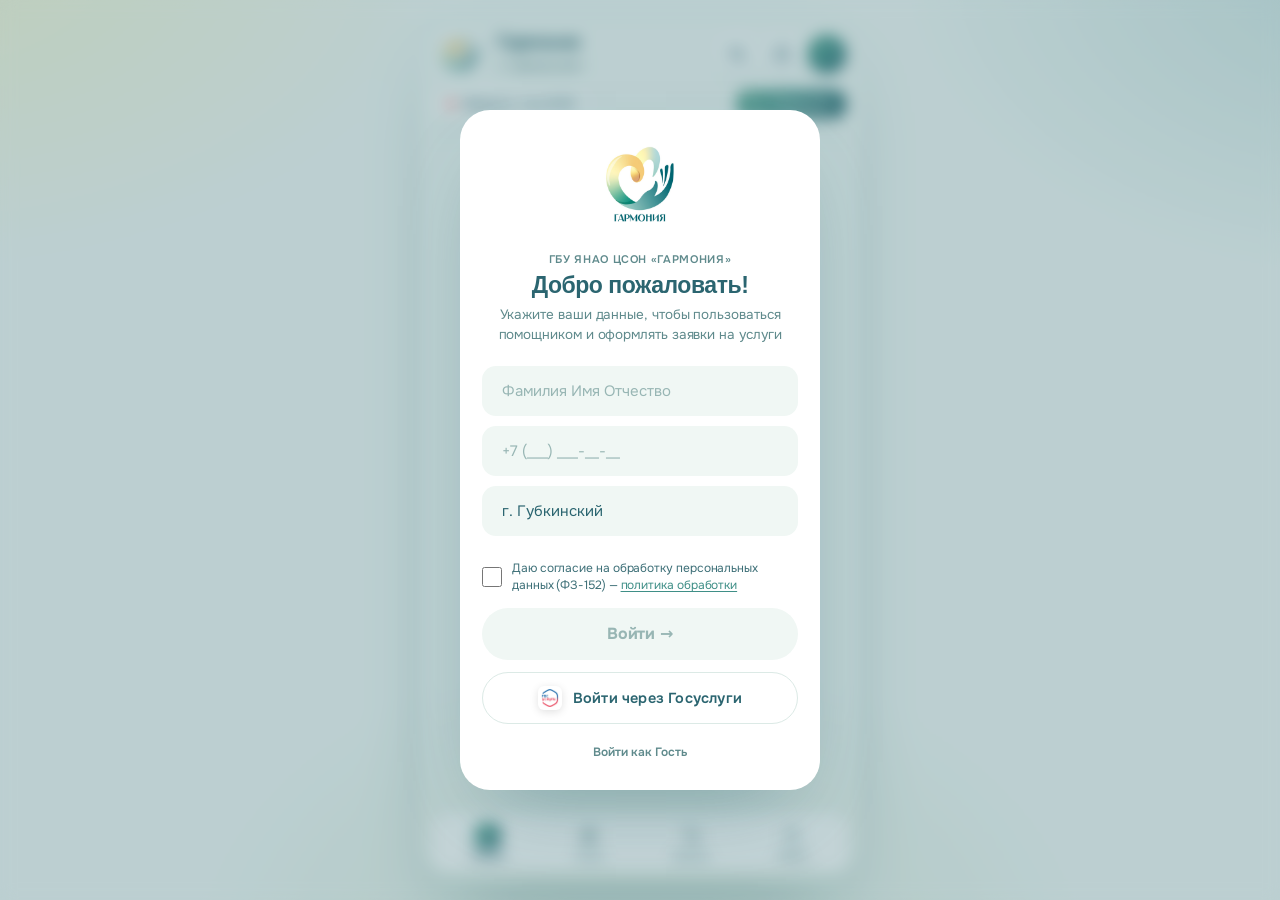
==== commit 2a1468fd: "Add files via upload" ====
--- a/index.html
+++ b/index.html
@@ -21,15 +21,15 @@
 <meta name="apple-mobile-web-app-capable" content="yes">
 <meta name="apple-mobile-web-app-status-bar-style" content="default">
 <meta name="apple-mobile-web-app-title" content="Гармония">
+<link rel="icon" type="image/png" href="img/logo-icon.png">
 <link rel="apple-touch-icon" href="img/logo-icon.png">
 <title>Гармония — помощник ЦСОН</title>
-<link rel="preconnect" href="https://fonts.googleapis.com">
-<link rel="preconnect" href="https://fonts.gstatic.com" crossorigin>
-<link rel="preconnect" href="https://cdnjs.cloudflare.com" crossorigin>
-<link href="https://fonts.googleapis.com/css2?family=Onest:wght@400;500;600;700;800&display=swap" rel="stylesheet">
-<link rel="stylesheet" href="css/styles.css?v=20260923b">
-<link rel="stylesheet" href="css/enhance.css?v=20260923b">
-<link rel="stylesheet" href="css/it-theme.css?v=20260923b">
+<link rel="preload" href="fonts/onest-cyrillic-400-normal.woff2" as="font" type="font/woff2" crossorigin>
+<link rel="preload" href="fonts/onest-cyrillic-700-normal.woff2" as="font" type="font/woff2" crossorigin>
+<link rel="stylesheet" href="css/styles.css?v=20260924f">
+<link rel="stylesheet" href="css/enhance.css?v=20260924f">
+<link rel="stylesheet" href="css/it-theme.css?v=20260924f">
+<link rel="stylesheet" href="css/premium.css?v=20260924f">
 
 <!-- Leaflet больше не грузится в <head> (блокировал первую отрисовку).
      Карта маршрута такси подгружает его по требованию — см. ensureLeaflet(). -->
@@ -156,18 +156,7 @@
 </div>
 
 <div class="toast" id="toast" role="status" aria-live="assertive"></div>
-<script src="js/enhance.js?v=20260923b"></script>
-<script src="js/data.js?v=20260923b"></script>
-<script src="js/booking.js?v=20260923b"></script>
-<script src="js/db.js?v=20260923b"></script>
-<script src="js/extras.js?v=20260923b"></script>
-<script src="js/features.js?v=20260923b"></script>
-<script src="js/admin.js?v=20260923b"></script>
-<script src="js/app.js?v=20260923b"></script>
-<script src="js/header.js?v=20260923b"></script>
-<script src="js/polish.js?v=20260923b"></script>
-<script src="js/extra.js?v=20260923b"></script>
-<script src="js/tabdrag.js?v=20260923b"></script>
-<script src="js/navfix.js?v=20260923b"></script>
+<!-- Все скрипты собраны в js/bundle.js (см. build.py). defer — чтобы не блокировать отрисовку. -->
+<script defer src="js/bundle.js?v=20260924f"></script>
 </body>
 </html>
--- a/css/styles.css
+++ b/css/styles.css
@@ -45,8 +45,8 @@
 .hdr-right{display:flex;align-items:center;gap:7px;}
 
 /* MOROSHKA TOGGLE */
-.m-toggle{display:flex;align-items:center;gap:5px;background:rgba(255,255,255,0.15);border:1.5px solid rgba(255,255,255,0.28);border-radius:var(--r-full);padding:5px 10px 5px 7px;cursor:pointer;transition:background 0.2s;user-select:none;min-height:var(--touch);}
-.m-toggle:hover{background:rgba(255,255,255,0.25);}
+
+
 .m-toggle .ico{font-size:15px;}
 .m-toggle .lbl{font-size:10.5px;font-weight:700;color:rgba(255,255,255,0.92);}
 .m-toggle .pill{width:32px;height:18px;border-radius:10px;background:rgba(255,255,255,0.22);position:relative;transition:background 0.25s;flex-shrink:0;}
@@ -62,18 +62,18 @@
 .icb-wrap{position:relative;}
 .icb-wrap .icb{background:linear-gradient(135deg,#f59e0b,#d97706);box-shadow:0 3px 12px rgba(245,158,11,0.4);border:2px solid rgba(255,255,255,0.3);font-size:20px;}
 .icb-wrap .icb:hover{transform:scale(1.12);box-shadow:0 6px 20px rgba(245,158,11,0.5);}
-.cart-badge{position:absolute;top:-6px;right:-6px;background:linear-gradient(135deg,#ef4444,#dc2626);color:#fff;font-size:10px;font-weight:900;min-width:20px;height:20px;border-radius:10px;display:flex;align-items:center;justify-content:center;border:2px solid #fff;box-shadow:0 2px 8px rgba(239,68,68,0.4);animation:badgePop 0.3s ease;}
+
 .cart-badge.gone{display:none;}
 @keyframes badgePop{0%{transform:scale(0);}60%{transform:scale(1.2);}100%{transform:scale(1);}}
 
 /* HOURS BANNER — компактная плашка-статус, не занимает лишнего места */
-.hours-banner{flex-shrink:0;margin:0;display:inline-flex;align-items:center;gap:6px;border-radius:20px;padding:6px 12px;transition:all 0.3s;animation:hbSlideIn .35s cubic-bezier(.16,1,.3,1) both;backdrop-filter:blur(12px) saturate(1.5);-webkit-backdrop-filter:blur(12px) saturate(1.5);background:rgba(255,255,255,.16);border:1px solid rgba(255,255,255,.22);}
+
 @keyframes hbSlideIn{0%{opacity:0;transform:translate3d(0,-4px,0);}100%{opacity:1;transform:translate3d(0,0,0);}}
 .hours-banner.gone{display:none;}
-.hb-dot{width:7px;height:7px;border-radius:50%;flex-shrink:0;}
+
 .open .hb-dot{background:var(--green-mid);animation:dot-blink 2s infinite;}
 .closed .hb-dot{background:var(--red);}
-.hb-txt{font-size:11px;font-weight:700;white-space:nowrap;color:#fff;}
+
 @keyframes dot-blink{0%,100%{opacity:1;}50%{opacity:0.4;}}
 
 /* SEARCH BAR */
@@ -125,16 +125,16 @@
 .card:hover{transform:translateY(-5px);border-color:rgba(63,143,135,0.3);box-shadow:var(--shadow-lg);}
 .card:active{transform:translateY(-2px);}
 .card-ico{width:54px;height:54px;border-radius:27px;display:flex;align-items:center;justify-content:center;font-size:24px;flex-shrink:0;}
-.ci-teal{background:linear-gradient(135deg,#E0F5F5,#C5E8E8);}
-.ci-gold{background:linear-gradient(135deg,#FEF3DC,#FDEAB8);}
-.ci-green{background:linear-gradient(135deg,#E8F8EF,#CCF0DC);}
-.ci-red{background:linear-gradient(135deg,#FDECEA,#F8D0CC);}
-.ci-blue{background:linear-gradient(135deg,#E8F0FE,#D0E2FC);}
+
+
+
+
+
 .card-ttl{font-weight:700;font-size:14px;color:var(--text-primary);line-height:1.3;}
 .card-sub{font-size:12px;color:var(--text-tertiary);}
 
 /* SERVICE LIST */
-.svc-wrap{position:relative;}
+
 .svc-list{max-height:32vh;overflow-y:auto;padding-right:2px;}
 .svc-list::-webkit-scrollbar{width:4px;}
 .svc-list::-webkit-scrollbar-thumb{background:rgba(63,143,135,0.18);border-radius:3px;}
@@ -149,8 +149,8 @@
 .add-btn{width:var(--touch);height:var(--touch);border-radius:var(--r-sm);border:none;background:var(--teal-light);color:var(--teal);font-size:20px;font-weight:700;cursor:pointer;transition:all 0.2s;flex-shrink:0;display:flex;align-items:center;justify-content:center;}
 .add-btn:hover{background:var(--teal);color:#fff;transform:scale(1.08);box-shadow:0 4px 12px var(--teal-glow);}
 .add-btn.added{background:var(--green-mid);color:#fff;}
-.svc-scroll-hint{position:sticky;bottom:0;height:42px;background:linear-gradient(transparent,rgba(255,255,255,0.98));pointer-events:none;display:flex;align-items:flex-end;justify-content:center;padding-bottom:3px;}
-.svc-scroll-hint span{font-size:10px;font-weight:700;color:var(--teal);opacity:0.6;animation:arr 1.5s infinite;}
+
+
 @keyframes arr{0%,100%{transform:translateY(0);}50%{transform:translateY(3px);}}
 .search-empty{text-align:center;padding:28px 14px;color:var(--text-tertiary);font-size:14px;}
 
@@ -166,14 +166,14 @@
 .staff-card{border:1.5px solid var(--border);border-radius:var(--r-lg);padding:14px;margin-bottom:10px;background:white;box-shadow:var(--shadow-sm);transition:box-shadow 0.2s;}
 .staff-card:hover{box-shadow:var(--shadow-md);}
 .staff-row{display:flex;gap:12px;align-items:flex-start;}
-.staff-av{width:48px;height:48px;border-radius:14px;flex-shrink:0;background:linear-gradient(135deg,var(--teal),var(--teal-mid));display:flex;align-items:center;justify-content:center;font-weight:800;font-size:16px;color:#fff;box-shadow:0 4px 12px var(--teal-glow);}
+
 .s-name{font-weight:800;font-size:14px;color:var(--text-primary);line-height:1.3;}
 .s-pos{font-size:12px;color:var(--text-secondary);margin-top:3px;line-height:1.4;}
-.s-phone{font-size:13px;color:var(--teal);margin-top:6px;font-weight:700;display:flex;align-items:center;gap:4px;flex-wrap:wrap;}
-.s-ext{background:var(--teal-light);color:var(--teal-dark);font-size:10px;font-weight:800;padding:2px 7px;border-radius:6px;}
-.s-email{font-size:11px;color:var(--green);margin-top:4px;font-weight:600;word-break:break-all;}
-.staff-btns{display:flex;gap:8px;margin-top:12px;}
-.s-btn{flex:1;height:var(--touch);border:none;border-radius:var(--r-md);font-weight:700;font-size:13px;cursor:pointer;transition:all 0.2s;display:flex;align-items:center;justify-content:center;gap:5px;}
+
+
+
+
+
 .s-btn.call{background:var(--teal-light);color:var(--teal-dark);}
 .s-btn.call:hover{background:var(--teal);color:#fff;}
 .s-btn.mail{background:var(--green-light);color:var(--green);}
@@ -226,20 +226,20 @@
 .mc{background:white;width:100%;max-width:440px;border-radius:28px 28px 0 0;padding:24px 18px 30px;animation:slideUp 0.3s cubic-bezier(0.16,1,0.3,1) both;max-height:92vh;overflow-y:auto;overflow-x:hidden;overscroll-behavior:contain;box-sizing:border-box;}
 .mc h3{font-size:19px;font-weight:800;margin-bottom:14px;color:var(--text-primary);}
 @keyframes slideUp{from{transform:translateY(100%);}to{transform:translateY(0);}}
-.mo-info{background:var(--teal-xlight);border-radius:var(--r-md);padding:14px;margin-bottom:15px;}
-.mo-info p{margin-bottom:8px;font-size:13px;}
-.mo-info p:last-child{margin-bottom:0;}
+
+
+
 .mo-info .lbl{font-weight:700;color:var(--text-secondary);width:85px;display:inline-block;}
 .mo-info .val{font-weight:700;color:var(--text-primary);}
-.history-tabs{display:flex;gap:8px;margin-bottom:12px;}
+
 .h-tab{flex:1;padding:9px;border:1.5px solid var(--border);border-radius:var(--r-md);background:white;font-weight:700;font-size:13px;cursor:pointer;color:var(--text-secondary);transition:all 0.18s;text-align:center;}
 .h-tab.active{background:var(--teal);color:#fff;border-color:var(--teal);}
-.history-list{max-height:200px;overflow-y:auto;margin-bottom:14px;}
-.history-item{background:var(--teal-xlight);border-radius:var(--r-md);padding:11px;margin-bottom:7px;border-left:3px solid var(--teal);}
-.history-item.booking-item{border-left-color:var(--gold-bright);}
-.h-item-dt{font-size:10px;color:var(--text-tertiary);margin-bottom:4px;}
-.h-item-title{font-weight:800;font-size:13px;color:var(--teal);}
-.h-item-detail{font-size:11px;color:var(--text-secondary);margin-top:3px;line-height:1.5;}
+
+
+
+
+
+
 .close-mo{width:100%;background:linear-gradient(135deg,var(--teal),var(--teal-mid));color:white;border:none;border-radius:var(--r-lg);height:var(--touch);font-weight:800;font-size:15px;cursor:pointer;margin-top:4px;}
 
 /* AUTH OVERLAY */
@@ -283,15 +283,15 @@
 .book-send{width:100%;height:var(--touch);background:linear-gradient(135deg,var(--teal),var(--teal-mid));color:#fff;border:none;border-radius:var(--r-lg);font-weight:800;font-size:15px;cursor:pointer;margin-top:5px;box-shadow:0 4px 14px var(--teal-glow);}
 .book-send:disabled{opacity:0.4;cursor:not-allowed;box-shadow:none;}
 .book-send:not(:disabled):hover{filter:brightness(1.07);}
-.weekend-notice{background:var(--red-light);border:1.5px solid rgba(192,57,43,0.2);border-radius:var(--r-md);padding:14px 16px;color:var(--red);font-size:13px;font-weight:700;text-align:center;line-height:1.5;}
+
 
 /* FAQ */
-.faq-item{border:1.5px solid var(--border);border-radius:var(--r-md);margin-bottom:8px;overflow:hidden;}
-.faq-q{padding:14px 16px;font-weight:700;font-size:14px;color:var(--text-primary);cursor:pointer;display:flex;align-items:center;justify-content:space-between;gap:8px;background:white;min-height:var(--touch);}
-.faq-q:hover{background:var(--teal-xlight);}
-.faq-arrow{font-size:13px;color:var(--teal);transition:transform 0.2s;flex-shrink:0;}
+
+
+
+
 .faq-item.open .faq-arrow{transform:rotate(180deg);}
-.faq-a{display:none;padding:0 16px 14px;font-size:13px;line-height:1.65;color:var(--text-secondary);background:var(--teal-xlight);}
+
 .faq-item.open .faq-a{display:block;}
 
 /* FEEDBACK */
@@ -301,7 +301,7 @@
 .fb-inp{width:100%;padding:12px 15px;border:2px solid var(--border);border-radius:var(--r-md);font-size:16px;min-height:90px;outline:none;font-family:inherit;color:var(--text-primary);resize:vertical;transition:border-color 0.2s;}
 .fb-inp:focus{border-color:var(--teal);box-shadow:0 0 0 3px var(--teal-glow);}
 .fb-send{width:100%;height:var(--touch);background:linear-gradient(135deg,var(--teal),var(--teal-mid));color:#fff;border:none;border-radius:var(--r-lg);font-weight:800;font-size:15px;cursor:pointer;margin-top:10px;box-shadow:0 4px 14px var(--teal-glow);}
-.fb-rate-row{display:flex;flex-wrap:wrap;gap:7px;margin-bottom:12px;}
+
 .fb-tag{padding:8px 13px;border:2px solid var(--border);border-radius:var(--r-full);font-size:12px;font-weight:700;cursor:pointer;color:var(--text-secondary);background:white;transition:all 0.18s;}
 .fb-tag.sel{background:var(--teal);color:#fff;border-color:var(--teal);}
 
@@ -321,12 +321,12 @@
 
 /* TICKET CARD */
 .ticket{background:linear-gradient(135deg,#FFF8E8,#FEF0C5);border:1.5px solid rgba(212,146,10,0.25);border-radius:var(--r-lg);padding:14px;margin-bottom:10px;position:relative;}
-.ticket-top{display:flex;justify-content:space-between;align-items:flex-start;}
-.ticket-num{font-size:10px;font-weight:800;color:var(--gold);letter-spacing:1px;text-transform:uppercase;}
-.ticket-date{font-size:11px;color:var(--text-tertiary);}
-.ticket-spec{font-weight:800;font-size:15px;color:var(--text-primary);margin-top:6px;}
-.ticket-dept{font-size:12px;color:var(--text-secondary);margin-top:3px;}
-.ticket-time{display:inline-flex;align-items:center;gap:5px;margin-top:8px;background:var(--gold-bright);color:#fff;font-weight:800;font-size:13px;padding:5px 12px;border-radius:var(--r-full);}
+
+
+
+
+
+
 
 /* ═══════════════════════════════════════
    ОБНОВЛЕНИЯ: меню, помощник, новости, льготы
@@ -347,20 +347,20 @@
 .sec.collapsed .cards{max-height:0;opacity:0;overflow:hidden;padding:0;}
 
 /* — Выделенная кнопка помощника — */
-.assistant-cta{display:flex;align-items:center;gap:13px;width:100%;text-align:left;cursor:pointer;border:none;padding:15px 16px;border-radius:var(--r-lg);background:linear-gradient(135deg,var(--teal),var(--teal-mid));color:#fff;box-shadow:0 8px 24px var(--teal-glow);transition:transform 0.2s,filter 0.2s;font-family:inherit;}
-.assistant-cta:hover{transform:translateY(-2px);filter:brightness(1.06);}
-.assistant-cta:active{transform:translateY(0);}
-.ac-ico{font-size:25px;width:46px;height:46px;border-radius:23px;background:rgba(255,255,255,0.18);display:flex;align-items:center;justify-content:center;flex-shrink:0;}
-.ac-txt{display:flex;flex-direction:column;flex:1;min-width:0;}
-.ac-ttl{font-weight:800;font-size:16px;}
-.ac-sub{font-size:12px;opacity:0.88;margin-top:2px;}
-.ac-arrow{font-size:20px;font-weight:800;opacity:0.9;flex-shrink:0;}
+
+
+
+
+
+
+
+
 
 /* — Помощник: подсказки и поле ввода — */
 .asst-wrap{display:flex;flex-direction:column;gap:11px;}
-.asst-chips{display:flex;flex-wrap:wrap;gap:7px;}
-.asst-chip{background:var(--teal-xlight);border:1.5px solid var(--border);color:var(--text-secondary);border-radius:var(--r-full);padding:10px 14px;font-size:13px;font-weight:600;cursor:pointer;transition:all 0.18s;font-family:inherit;}
-.asst-chip:hover{border-color:var(--teal);color:var(--teal);background:#fff;}
+
+
+
 .asst-input-row{display:flex;gap:9px;align-items:center;background:#fff;border-radius:var(--r-full);padding:5px 5px 5px 18px;box-shadow:0 3px 14px rgba(0,0,0,.07);border:1.5px solid rgba(63,143,135,.1);transition:box-shadow .25s,border-color .25s;}
 .asst-input-row:focus-within{border-color:var(--teal);box-shadow:0 4px 18px var(--teal-glow);}
 .asst-input{flex:1;border:none;padding:10px 0;font-size:16px;font-family:inherit;outline:none;background:transparent;color:var(--text-primary);min-height:40px;}
@@ -374,16 +374,16 @@
 /* — Новости — */
 .news-list{display:flex;flex-direction:column;gap:11px;}
 .news-card{background:#fff;border:1.5px solid var(--border);border-radius:var(--r-lg);padding:14px 15px;box-shadow:var(--shadow-sm);}
-.news-top{display:flex;align-items:center;justify-content:space-between;gap:8px;margin-bottom:8px;}
+
 .news-tag{font-size:10px;font-weight:800;text-transform:uppercase;letter-spacing:0.5px;color:#fff;background:linear-gradient(135deg,var(--gold-mid),var(--gold-bright));padding:4px 10px;border-radius:var(--r-full);}
-.news-date{font-size:12px;color:var(--text-tertiary);font-weight:600;}
+
 .news-ttl{font-weight:800;font-size:15px;color:var(--text-primary);margin-bottom:5px;line-height:1.35;}
 .news-text{font-size:13.5px;color:var(--text-secondary);line-height:1.5;}
 
 /* — Калькулятор льгот — */
-.elig-opts{display:flex;flex-direction:column;gap:9px;}
-.elig-btn{width:100%;text-align:left;background:#fff;border:1.5px solid var(--border);border-radius:var(--r-md);padding:14px 16px;font-size:14.5px;font-weight:600;color:var(--text-primary);cursor:pointer;transition:all 0.18s;font-family:inherit;min-height:var(--touch);}
-.elig-btn:hover{border-color:var(--teal);background:var(--teal-xlight);transform:translateX(3px);}
+
+
+
 .elig-opts .act-btn{margin-top:0;}
 
 /* — Кнопка «Войти через Госуслуги» (ЕСИА) — красивая — */
@@ -409,21 +409,21 @@
 .cart-save span{font-weight:600;font-size:12px;color:var(--text-tertiary);}
 
 /* — Статусы заявок — */
-.h-item-top{display:flex;align-items:center;justify-content:space-between;gap:8px;margin-bottom:4px;}
+
 .st-badge{font-size:10.5px;font-weight:800;text-transform:uppercase;letter-spacing:0.4px;padding:3px 9px;border-radius:var(--r-full);white-space:nowrap;}
 .st-new{background:var(--teal-light);color:var(--teal-dark);}
 .st-prog{background:var(--gold-light);color:var(--gold);}
 .st-done{background:var(--green-light);color:var(--green);}
 
 /* — Кнопки действий в кабинете — */
-.h-act{margin-top:9px;width:100%;min-height:42px;border:1.5px solid var(--teal);background:#fff;color:var(--teal);border-radius:var(--r-md);font-weight:700;font-size:13.5px;cursor:pointer;transition:all 0.18s;font-family:inherit;}
-.h-act:hover{background:var(--teal);color:#fff;}
+
+
 .h-act.danger{border-color:rgba(192,57,43,0.4);color:var(--red);}
 .h-act.danger:hover{background:var(--red);color:#fff;}
 .hist-empty{text-align:center;padding:16px;color:#8AA0A0;font-size:14px;line-height:1.6;}
 
 /* — Мероприятия — */
-.event-card{background:#fff;border:1.5px solid var(--border);border-radius:var(--r-lg);padding:14px 15px;box-shadow:var(--shadow-sm);}
+
 .ev-date{font-size:12.5px;font-weight:700;color:var(--teal);}
 .ev-seats{font-size:11px;font-weight:700;color:var(--text-tertiary);background:var(--teal-xlight);padding:3px 9px;border-radius:var(--r-full);}
 .ev-place{font-size:12.5px;color:var(--text-secondary);margin:3px 0 6px;font-weight:600;}
@@ -435,9 +435,9 @@
 .admin-card{background:#fff;border-radius:var(--r-xl);padding:22px;width:100%;max-width:380px;max-height:90vh;overflow-y:auto;box-shadow:var(--shadow-lg);}
 .admin-card.wide{max-width:440px;}
 .admin-card h3{font-family:'Plus Jakarta Sans',sans-serif;font-size:19px;color:var(--text-primary);margin-bottom:12px;}
-.admin-head{display:flex;align-items:center;justify-content:space-between;}
-.admin-head h3{margin-bottom:0;}
-.admin-x{width:36px;height:36px;border-radius:50%;border:none;background:var(--teal-xlight);color:var(--text-secondary);font-size:16px;cursor:pointer;}
+
+
+
 .admin-warn{background:var(--gold-light);color:var(--gold);border-left:3px solid var(--gold-bright);border-radius:var(--r-sm);padding:10px 12px;font-size:12px;line-height:1.5;margin:12px 0;font-weight:600;}
 .admin-lbl{display:block;font-size:12px;font-weight:700;color:var(--text-secondary);margin:10px 0 5px;}
 .admin-inp{width:100%;border:1.5px solid var(--border);border-radius:var(--r-sm);padding:11px 13px;font-size:16px;font-family:inherit;outline:none;color:#2B6570 !important;background:#fff;}
@@ -448,11 +448,11 @@
 .admin-btn.ghost{background:#fff;color:var(--teal);border:1.5px solid var(--teal);}
 .admin-btn.danger{background:var(--red-light);color:var(--red);border:1.5px solid rgba(192,57,43,0.3);}
 .admin-btn.small{min-height:40px;font-size:13px;margin-top:8px;width:auto;padding:0 14px;flex:1;}
-.admin-tabs{display:flex;gap:6px;margin:14px 0 10px;}
-.admin-tab{flex:1;padding:9px 6px;border:1.5px solid var(--border);border-radius:var(--r-md);background:#fff;font-weight:700;font-size:12.5px;cursor:pointer;color:var(--text-secondary);font-family:inherit;}
+
+
 .admin-tab.active{background:var(--teal);color:#fff;border-color:var(--teal);}
-.admin-body{min-height:60px;}
-.admin-tools{display:flex;flex-wrap:wrap;gap:8px;margin-top:16px;border-top:1px solid var(--border);padding-top:12px;}
+
+
 .adm-hint{font-size:12px;color:var(--text-tertiary);margin:6px 0 10px;line-height:1.5;}
 .adm-cat{border:1.5px solid var(--border);border-radius:var(--r-md);padding:11px;margin-bottom:11px;background:var(--teal-bg);}
 .adm-cat-head{display:flex;gap:6px;align-items:center;margin-bottom:8px;}
@@ -462,58 +462,58 @@
 .adm-del:hover{background:var(--red);color:#fff;}
 
 /* Кнопки входа администратора */
-.auth-admin{display:block;width:100%;margin-top:14px;background:none;border:none;color:var(--text-tertiary);font-size:13px;font-weight:600;cursor:pointer;font-family:inherit;text-decoration:underline;}
-.auth-admin:hover{color:var(--teal);}
+
+
 
 /* ═══════════════════════════════════════
    v4: документы, очистка, подтверждение, красота
 ═══════════════════════════════════════ */
 
 /* — Раздел «Мои документы» — */
-.docs-list{display:flex;flex-direction:column;gap:9px;}
-.doc-card{display:flex;align-items:center;gap:12px;background:#fff;border:1.5px solid var(--border);border-radius:var(--r-md);padding:13px 14px;cursor:pointer;transition:all 0.18s;}
-.doc-card:hover{border-color:var(--teal);background:var(--teal-xlight);transform:translateX(3px);}
-.doc-card:active{transform:translateX(1px);}
-.doc-ico{width:42px;height:42px;border-radius:12px;background:linear-gradient(135deg,var(--teal-light),var(--teal-xlight));display:flex;align-items:center;justify-content:center;font-size:20px;flex-shrink:0;}
-.doc-name{font-weight:700;font-size:14px;color:var(--text-primary);line-height:1.3;}
-.doc-desc{font-size:12px;color:var(--text-tertiary);margin-top:2px;}
-.doc-dl{font-size:16px;color:var(--teal);margin-left:auto;flex-shrink:0;font-weight:800;}
+
+
+
+
+
+
+
+
 
 /* — Кнопки очистки списков — */
-.h-act-clear{display:block;width:100%;text-align:center;margin-top:10px;padding:10px;border:1.5px dashed rgba(192,57,43,0.3);border-radius:var(--r-md);background:none;color:var(--text-tertiary);font-size:13px;font-weight:600;cursor:pointer;font-family:inherit;transition:all 0.18s;}
-.h-act-clear:hover{border-color:var(--red);color:var(--red);background:var(--red-light);}
+
+
 .h-act-clear.confirm,.h-act.confirm{background:var(--red) !important;color:#fff !important;border-color:var(--red) !important;animation:pulse 0.4s ease;}
 
 /* — Вкладки кабинета (компактнее на мобилке) — */
-.history-tabs{gap:4px;flex-wrap:nowrap;}
+
 .h-tab{padding:9px 8px;font-size:12px;white-space:nowrap;}
-.htab-text{display:inline;}
-@media(max-width:380px){.htab-text{display:none;}}
+
+
 
 /* — Подтверждение отмены (пульс) — */
 @keyframes pulse{0%{transform:scale(1);}50%{transform:scale(1.03);}100%{transform:scale(1);}}
 
 /* — Глобальный антиоверфлоу — */
 *,*::before,*::after{box-sizing:border-box;}
-.chat,.actions,.dash,.sec,.cards,.svc-list,.news-list,.book-form,.asst-wrap,.elig-opts{max-width:100%;overflow-x:hidden;}
+.chat,.actions,.dash,.sec,.cards,.svc-list,.news-list,.book-form,.asst-wrap{max-width:100%;overflow-x:hidden;}
 
 /* ═══════════════════════════════════════
    v5: тёмная тема, шрифт, языки, профили, статистика
 ═══════════════════════════════════════ */
 
 /* — Панель доступности — */
-.a11y-bar{display:flex;align-items:center;gap:6px;row-gap:8px;flex-wrap:wrap;padding:8px 14px;background:rgba(255,255,255,0.6);border-bottom:1px solid var(--border);flex-shrink:0;}
-.a11y-group{display:flex;gap:3px;}
-.a11y-btn{min-width:36px;height:32px;border:1.5px solid var(--border);border-radius:var(--r-sm);background:#fff;color:var(--text-secondary);font-weight:800;font-size:13px;cursor:pointer;font-family:inherit;transition:all 0.15s;}
-.a11y-btn:hover{border-color:var(--teal);color:var(--teal);}
-.a11y-btn:active{background:var(--teal);color:#fff;}
-.theme-btn{font-size:16px;padding:0 6px;}
-.a11y-lang{height:32px;border:1.5px solid var(--border);border-radius:var(--r-full);background:#fff;color:var(--text-primary);font-size:16px;font-weight:700;font-family:inherit;padding:0 24px 0 10px;cursor:pointer;appearance:none;-webkit-appearance:none;background-image:url("data:image/svg+xml,%3Csvg xmlns='http://www.w3.org/2000/svg' viewBox='0 0 24 24' fill='none' stroke='%231B8585' stroke-width='2.5'%3E%3Cpolyline points='6 9 12 15 18 9'/%3E%3C/svg%3E");background-repeat:no-repeat;background-position:right 6px center;background-size:12px;transition:.2s;box-shadow:0 1px 3px rgba(0,0,0,.03);width:auto;white-space:nowrap;}
-.a11y-lang:hover{border-color:var(--teal);box-shadow:0 2px 8px var(--teal-glow);}
-.a11y-lang:focus{border-color:var(--teal);box-shadow:0 0 0 3px var(--teal-glow);}
+
+
+
+
+
+
+
+
+
 #citySel{margin-left:auto;}
 #citySel,#langSel{min-width:0;}
-.a11y-lang:focus{border-color:var(--teal);}
+
 
 /* — Тёмная тема — */
 
@@ -569,8 +569,8 @@
 .prof-icon-btn:hover{border-color:var(--teal);}
 
 /* — Ряд кнопок действий в кабинете — */
-.h-act-row{display:flex;gap:6px;margin-top:9px;}
-.h-act-row .h-act{flex:1;margin-top:0;}
+
+
 
 /* — Статистика — */
 .stat-hint{font-size:13px;color:var(--text-tertiary);margin:0 0 14px;line-height:1.5;}
@@ -580,7 +580,7 @@
 .stat-bar{position:absolute;left:0;top:0;bottom:0;background:linear-gradient(90deg,var(--teal-light),var(--teal));border-radius:var(--r-sm);transition:width 0.4s ease;}
 .stat-name{position:relative;z-index:1;padding-left:10px;font-size:12.5px;font-weight:600;color:var(--text-primary);white-space:nowrap;overflow:hidden;text-overflow:ellipsis;}
 .stat-count{width:36px;font-weight:800;font-size:13px;color:var(--teal);text-align:right;flex-shrink:0;}
-.admin-link{display:block;width:100%;text-align:center;margin-top:14px;padding:8px;background:none;border:none;color:var(--text-tertiary);font-size:11px;font-weight:600;cursor:pointer;font-family:inherit;opacity:0.5;transition:opacity 0.2s;}.admin-link:hover{opacity:1;color:var(--teal);}
+
 
 /* ═══════════════════════════════════════
    v7: рейтинг, поздравления, онбординг, оператор
@@ -661,11 +661,11 @@
 .card-ico::after{content:"";position:absolute;top:-50%;left:-50%;width:100%;height:100%;background:linear-gradient(135deg,rgba(255,255,255,0.5) 0%,transparent 60%);border-radius:inherit;pointer-events:none;}
 
 /* Уникальные градиенты для каждого типа */
-.ci-teal{background:linear-gradient(145deg,#00b4d8,#0077b6);box-shadow:0 4px 15px rgba(0,119,182,0.3);}
-.ci-gold{background:linear-gradient(145deg,#f59e0b,#d97706);box-shadow:0 4px 15px rgba(245,158,11,0.35);}
-.ci-green{background:linear-gradient(145deg,#10b981,#059669);box-shadow:0 4px 15px rgba(16,185,129,0.3);}
-.ci-blue{background:linear-gradient(145deg,#6366f1,#4f46e5);box-shadow:0 4px 15px rgba(99,102,241,0.3);}
-.ci-red{background:linear-gradient(145deg,#ef4444,#dc2626);box-shadow:0 4px 15px rgba(239,68,68,0.3);}
+
+
+
+
+
 
 /* Все эмодзи в иконках — белые (через filter) не работает, значит поверх ставим фильтр контраста */
 .card-ico{color:#fff;text-shadow:0 2px 8px rgba(0,0,0,0.15);filter:drop-shadow(0 2px 4px rgba(0,0,0,0.1));}
@@ -691,9 +691,9 @@
 .mbadge .moroshka-ico{width:16px;height:16px;}
 
 /* — Кнопка помощника — обновлённый дизайн — */
-.assistant-cta{background:linear-gradient(135deg,#0077b6 0%,#00b4d8 50%,#0096c7 100%) !important;box-shadow:0 8px 32px rgba(0,119,182,0.35);border-radius:22px !important;padding:17px 18px !important;}
-.assistant-cta:hover{box-shadow:0 12px 40px rgba(0,119,182,0.45);transform:translateY(-3px) !important;}
-.ac-ico{background:rgba(255,255,255,0.2) !important;border-radius:16px !important;}
+
+
+
 
 /* — Тёмная тема: обновлённые карточки — */
 
@@ -701,40 +701,40 @@
 
 
 
-.asst-fab{display:inline-flex;align-items:center;gap:6px;padding:8px 16px 8px 12px;border:none;border-radius:50px;background:linear-gradient(135deg,#0077b6,#00b4d8);color:#fff;font-size:12px;font-weight:800;cursor:pointer;font-family:inherit;box-shadow:0 3px 12px rgba(0,119,182,0.3);transition:all 0.2s;width:auto;margin:0 auto;}
-.asst-fab:hover{transform:translateY(-2px);box-shadow:0 8px 24px rgba(0,119,182,0.45);}
-.asst-fab:active{transform:translateY(0);}
-.fab-ico{font-size:18px;line-height:1;}
-
-
-.menu-chip{display:flex;flex-direction:column;align-items:center;gap:4px;padding:10px 4px 8px;border:1px solid rgba(0,0,0,0.06);border-radius:14px;background:linear-gradient(180deg,#fff,#f8fffe);cursor:pointer;font-family:inherit;transition:all 0.2s;min-height:0;box-shadow:0 1px 4px rgba(0,0,0,0.04);}
-.menu-chip:hover{transform:translateY(-2px);box-shadow:0 6px 16px rgba(0,0,0,0.08);border-color:transparent;}
-.menu-chip:active{transform:translateY(0);}
-.chip-ico{font-size:20px;line-height:1;height:24px;display:flex;align-items:center;justify-content:center;}
-.chip-txt{font-size:10.5px;font-weight:700;color:var(--text-primary);text-align:center;line-height:1.2;overflow:hidden;display:-webkit-box;-webkit-line-clamp:2;-webkit-box-orient:vertical;}
+
+
+
+
+
+
+
+
+
+
+
 .chip-ico .moroshka-ico-card{width:22px;height:22px;}
 
 
 
 
-.chat-menu{display:flex;flex-wrap:wrap;gap:5px;margin-top:8px;}
-.cm-btn{display:inline-flex;align-items:center;gap:4px;padding:7px 12px;border:1px solid rgba(0,0,0,0.08);border-radius:20px;background:#fff;font-size:13px;font-weight:600;color:var(--text-primary);cursor:pointer;font-family:inherit;transition:all 0.15s;white-space:nowrap;}
-.cm-btn:hover{background:var(--teal);color:#fff;border-color:var(--teal);transform:scale(1.03);}
-.cm-btn:active{transform:scale(0.94);}
-
-.quick-bar{display:flex;gap:6px;flex-wrap:nowrap;overflow-x:auto;padding:2px 0;touch-action:pan-x;}
-.quick-bar::-webkit-scrollbar{display:none;}
-.qb-btn{flex-shrink:0;display:inline-flex;align-items:center;gap:4px;padding:9px 14px;border:none;border-radius:50px;font-size:12.5px;font-weight:700;cursor:pointer;font-family:inherit;transition:all 0.15s;white-space:nowrap;}
-.qb-asst{background:linear-gradient(135deg,#0077b6,#00b4d8);color:#fff;box-shadow:0 2px 8px rgba(0,119,182,0.3);}
-.qb-cart{background:linear-gradient(135deg,#f59e0b,#d97706);color:#fff;box-shadow:0 2px 8px rgba(245,158,11,0.3);}
-.qb-prof{background:linear-gradient(135deg,var(--teal),var(--teal-mid));color:#fff;box-shadow:0 2px 8px var(--teal-glow);}
-.qb-more{background:#fff;border:1.5px solid var(--border);padding:6px 10px;border-radius:50%;}
+
+
+
+
+
+
+
+
+
+
+
+
 .qb-more .moroshka-ico-sm{width:20px;height:20px;}
-.qb-btn:hover{transform:translateY(-1px);filter:brightness(1.08);}
-.qb-badge{background:rgba(255,255,255,0.3);padding:1px 6px;border-radius:10px;font-size:11px;margin-left:2px;}
-
-.admin-link{width:28px;height:28px;border-radius:50%;border:none;background:none;color:var(--text-tertiary);font-size:14px;cursor:pointer;opacity:0.3;transition:opacity 0.2s;position:absolute;right:4px;bottom:2px;}
-.admin-link:hover{opacity:1;}
+
+
+
+
+
 
 
 
@@ -746,12 +746,12 @@
 .si-info b{color:var(--text-primary);font-size:15px;display:block;}
 .si-info a{color:var(--teal);}
 
-.faq-inline{border:1px solid rgba(0,0,0,0.06);border-radius:12px;margin-top:6px;overflow:hidden;}
-.fq-q{padding:10px 12px;font-weight:700;font-size:13px;cursor:pointer;display:flex;justify-content:space-between;align-items:center;gap:8px;color:var(--text-primary);}
-.fq-q:hover{background:var(--teal-xlight);}
-.fq-arr{font-size:10px;color:var(--text-tertiary);transition:transform 0.2s;}
+
+
+
+
 .faq-inline.open .fq-arr{transform:rotate(180deg);}
-.fq-a{display:none;padding:0 12px 10px;font-size:13px;color:var(--text-secondary);line-height:1.5;}
+
 .faq-inline.open .fq-a{display:block;}
 
 .contact-row{display:flex;gap:10px;padding:6px 0;align-items:flex-start;}
@@ -774,11 +774,11 @@
 .sec .cards{overflow-x:auto;overflow-y:hidden;}
 .sec.collapsed .cards{max-height:0;opacity:0;overflow:hidden;padding:0;}
 
-.cab-actions{display:flex;gap:6px;margin:10px 0;}
-.cab-btn{flex:1;padding:8px 6px;border:1.5px solid var(--border);border-radius:var(--r-md);background:#fff;font-size:11.5px;font-weight:700;color:var(--text-secondary);cursor:pointer;font-family:inherit;transition:all 0.15s;text-align:center;}
-.cab-btn:hover{border-color:var(--teal);color:var(--teal);background:var(--teal-xlight);}
-
-.settings-section{display:flex;flex-direction:column;gap:8px;}
+
+
+
+
+
 .set-row{display:flex;align-items:center;justify-content:space-between;gap:8px;padding:10px 0;border-bottom:1px solid rgba(0,0,0,0.04);}
 .set-row span{font-size:13px;font-weight:600;color:var(--text-primary);}
 .set-btns{display:flex;gap:4px;}
@@ -824,7 +824,7 @@
 @keyframes typingBounce{0%,60%,100%{transform:translateY(0);opacity:0.4;}30%{transform:translateY(-8px);opacity:1;}}
 
 /* 5. Микро-анимации при нажатии */
-.card:active,.cm-btn:active,.act-btn:active,.menu-chip:active,.prof-card:active,.doc-card:active,.ch-card:active{transform:scale(0.96) !important;transition:transform 0.1s !important;}
+.card:active,.act-btn:active,.prof-card:active,.ch-card:active{transform:scale(0.96) !important;transition:transform 0.1s !important;}
 .bubble{transition:transform 0.15s;}
 
 /* 6. Скелетоны */
@@ -848,7 +848,7 @@
 
 /* 10. Красивые пустые состояния */
 .hist-empty{text-align:center;padding:28px 16px;}
-.empty-ico{font-size:40px;margin-bottom:8px;opacity:0.7;}
+
 .empty-title{font-size:16px;font-weight:800;color:var(--text-primary);margin-bottom:4px;}
 .empty-sub{font-size:13px;color:var(--text-tertiary);line-height:1.5;}
 
@@ -1003,9 +1003,9 @@
 .news-feed{display:flex;flex-direction:column;gap:8px;}
 .news-card{background:#fff;border:1px solid rgba(0,0,0,.04);border-radius:16px;padding:16px;transition:.2s;box-shadow:0 1px 4px rgba(0,0,0,.02);}
 .news-card:hover{box-shadow:0 4px 14px rgba(0,0,0,.05);}
-.news-top{display:flex;justify-content:space-between;align-items:center;margin-bottom:8px;}
+
 .news-tag{font-size:10px;font-weight:800;text-transform:uppercase;letter-spacing:.5px;color:#3F8F87;background:rgba(63,143,135,.08);padding:4px 10px;border-radius:8px;}
-.news-date{font-size:11.5px;color:var(--text-tertiary);font-weight:600;}
+
 .news-title{font-size:15px;font-weight:800;color:var(--text-primary);margin-bottom:6px;line-height:1.35;}
 .news-text{font-size:13px;color:var(--text-secondary);line-height:1.55;}
 .news-empty{text-align:center;padding:36px 20px;background:#fff;border-radius:18px;border:1.5px dashed rgba(63,143,135,.15);display:flex;flex-direction:column;align-items:center;gap:6px;}
@@ -1107,7 +1107,7 @@
 .ord-clear-all.confirm{background:#ef4444;color:#fff;}
 
 .ord-empty{text-align:center;padding:60px 24px;display:flex;flex-direction:column;align-items:center;gap:8px;}
-.ord-empty-ico{font-size:44px;opacity:.4;margin-bottom:6px;}
+
 .ord-empty-title{font-size:16px;font-weight:800;color:var(--text-primary);}
 .ord-empty-sub{font-size:13px;color:var(--text-tertiary);max-width:240px;line-height:1.5;}
 
@@ -1191,8 +1191,8 @@
 .prof-sec-title{margin:8px 14px 12px;font-size:17px;font-weight:800;color:var(--text-primary);}
 .prof-body .prof-sec-title + .pcard,.prof-body .prof-back-row + .prof-sec-title{margin-top:0;}
 
-.prof-info-row{display:flex;justify-content:space-between;align-items:center;padding:10px 16px;margin:0 16px;font-size:13px;}
-.prof-info-row:first-of-type{margin-top:14px;}
+
+
 .prof-info-row .lbl{color:var(--text-tertiary);font-weight:600;}
 .prof-info-row .val{color:var(--text-primary);font-weight:700;}
 
@@ -1225,20 +1225,20 @@
 .bk-step-lbl:first-of-type{margin-top:0;}
 .gone{display:none!important;}
 
-.bk-dept-list{display:flex;flex-direction:column;gap:6px;}
-.bk-dept-card{width:100%;box-sizing:border-box;padding:14px 16px;border:1.5px solid rgba(0,0,0,.06);border-radius:14px;background:#fff;font-size:14px;font-weight:600;color:var(--text-primary);text-align:left;cursor:pointer;transition:.2s;}
-.bk-dept-card:hover{border-color:rgba(63,143,135,.25);background:rgba(63,143,135,.03);}
+
+
+
 .bk-dept-card.sel{background:linear-gradient(135deg,var(--teal),var(--teal-mid));color:#fff;border-color:transparent;box-shadow:0 4px 14px var(--teal-glow);}
 
-.bk-cat-list{display:flex;flex-direction:column;gap:9px;}
-.bk-cat-card{display:flex;align-items:center;gap:13px;width:100%;box-sizing:border-box;padding:14px;border:1.5px solid rgba(0,0,0,.06);border-radius:16px;background:#fff;cursor:pointer;transition:.2s;text-align:left;box-shadow:0 2px 10px rgba(0,0,0,.05);}
-.bk-cat-card:hover{border-color:var(--teal);box-shadow:0 6px 18px var(--teal-glow);transform:translateY(-1px);}
-.bk-cat-card:active{transform:scale(.98);}
-.bk-cat-ico{width:44px;height:44px;border-radius:13px;background:linear-gradient(135deg,var(--teal),var(--teal-mid));display:flex;align-items:center;justify-content:center;font-size:20px;flex-shrink:0;box-shadow:0 4px 10px var(--teal-glow);}
-.bk-cat-txt{flex:1;display:flex;flex-direction:column;gap:2px;min-width:0;}
-.bk-cat-txt b{font-size:14px;color:var(--text-primary);font-weight:700;}
-.bk-cat-txt span{font-size:11.5px;color:var(--text-tertiary);}
-.bk-cat-arr{font-size:18px;color:var(--text-tertiary);flex-shrink:0;}
+
+
+
+
+
+
+
+
+
 
 
 
@@ -1432,26 +1432,26 @@
 
 
 /* ═══ Улучшенный личный кабинет ═══ */
-.prof-quick-grid{display:grid;grid-template-columns:repeat(4,1fr);gap:6px;margin:14px 16px 0;}
-.prof-quick-btn{display:flex;flex-direction:column;align-items:center;gap:5px;padding:12px 4px;background:#fff;border:1px solid rgba(0,0,0,.05);border-radius:14px;cursor:pointer;font-size:10.5px;font-weight:700;color:var(--text-secondary);font-family:inherit;transition:.2s;text-align:center;animation:profQuickIn .45s cubic-bezier(.16,1,.3,1) both;}
-.prof-quick-btn:nth-child(1){animation-delay:.2s;}
-.prof-quick-btn:nth-child(2){animation-delay:.26s;}
-.prof-quick-btn:nth-child(3){animation-delay:.32s;}
-.prof-quick-btn:nth-child(4){animation-delay:.38s;}
+
+
+
+
+
+
 @keyframes profQuickIn{0%{opacity:0;transform:translate3d(0,8px,0) scale3d(.92,.92,1);}100%{opacity:1;transform:translate3d(0,0,0) scale3d(1,1,1);}}
-.prof-quick-btn:hover{border-color:var(--teal);color:var(--teal);box-shadow:0 4px 12px var(--teal-glow);transform:translateY(-2px);}
-.prof-quick-btn:active{transform:scale(.94);}
-.pq-ico{font-size:20px;}
-
-.prof-anketa{margin:14px 16px 0;background:#fff;border:1.5px solid rgba(63,143,135,.1);border-radius:14px;padding:12px 14px;}
-.prof-anketa-hdr{display:flex;justify-content:space-between;align-items:center;margin-bottom:8px;}
-.prof-anketa-hdr span{font-size:12.5px;font-weight:800;color:var(--text-primary);}
-.prof-anketa-edit{background:none;border:none;color:var(--teal);font-size:12px;font-weight:700;cursor:pointer;font-family:inherit;}
-.prof-anketa-fill{display:block;width:calc(100% - 32px);margin:14px 16px 0;padding:12px;background:rgba(63,143,135,.05);border:1.5px dashed rgba(63,143,135,.25);border-radius:14px;color:var(--teal);font-size:12.5px;font-weight:700;cursor:pointer;font-family:inherit;text-align:center;}
-.prof-anketa-fill:hover{background:rgba(63,143,135,.09);}
-
-.set-group-lbl{font-size:10.5px;font-weight:800;color:var(--text-tertiary);text-transform:uppercase;letter-spacing:.5px;margin:14px 0 4px;}
-.set-group-lbl:first-child{margin-top:0;}
+
+
+
+
+
+
+
+
+
+
+
+
+
 
 
 
@@ -1487,7 +1487,7 @@
 .gal-thumb-btn:hover .gal-thumb-img{transform:scale(1.05);}
 .gal-thumb-cap{position:absolute;left:0;right:0;bottom:0;padding:8px 10px 6px;background:linear-gradient(0deg,rgba(0,0,0,.6),transparent);color:#fff;font-size:11px;font-weight:600;text-align:left;}
 .gal-empty{text-align:center;padding:50px 20px;display:flex;flex-direction:column;align-items:center;gap:8px;}
-.gal-empty-ico{font-size:44px;opacity:.4;}
+
 .gal-empty-title{font-size:15px;font-weight:800;color:var(--text-primary);}
 .gal-empty-sub{font-size:13px;color:var(--text-tertiary);}
 
@@ -1524,7 +1524,7 @@
 /* Картинка в карточке новости */
 .news-img{width:100%;height:auto;border-radius:14px;display:block;margin-bottom:10px;}
 .news-card{position:relative;}
-.news-multi-badge{position:absolute;top:10px;right:10px;background:rgba(0,0,0,.6);color:#fff;font-size:10.5px;font-weight:700;padding:3px 8px;border-radius:10px;}
+
 
 /* ═══ Карусель фото в новостях ═══ */
 .news-carousel{position:relative;margin-bottom:10px;border-radius:14px;overflow:hidden;width:100%;}
@@ -1637,19 +1637,19 @@
 .pinfo-fill-btn:hover .pinfo-fill-arr{transform:translateX(3px);}
 
 /* Управление — 2 кнопки */
-.pmanage-grid{display:grid;grid-template-columns:1fr 1fr;gap:10px;}
-.pmanage-btn{display:flex;align-items:center;justify-content:center;gap:8px;padding:12px;background:rgba(63,143,135,.05);border:1.5px solid rgba(63,143,135,.12);border-radius:14px;color:var(--teal-dark);font-size:12.5px;font-weight:700;cursor:pointer;font-family:inherit;transition:.2s;}
-.pmanage-btn:hover{background:rgba(63,143,135,.1);border-color:var(--teal);}
-.pmanage-btn:active{transform:scale(.96);}
-.pmanage-ico{font-size:17px;}
+
+
+
+
+
 
 /* Сегмент-контрол вкладок со скользящей таблеткой */
-.pseg-control{position:relative;display:flex;margin:14px 16px 0;background:rgba(0,0,0,.04);border-radius:14px;padding:4px;gap:2px;}
-.pseg-pill{position:absolute;top:4px;left:4px;height:calc(100% - 8px);background:#fff;border-radius:11px;box-shadow:0 2px 8px rgba(0,0,0,.1);transition:transform .3s cubic-bezier(.34,1.3,.64,1),width .3s cubic-bezier(.34,1.3,.64,1);z-index:0;}
-.pseg-btn{position:relative;z-index:1;flex:1;background:none;border:none;padding:9px 4px;font-size:12px;font-weight:700;color:var(--text-tertiary);cursor:pointer;font-family:inherit;border-radius:11px;transition:color .2s;white-space:nowrap;}
+
+
+
 .pseg-btn.active{color:var(--teal-dark);}
 
-.pcard-tabcontent{min-height:60px;}
+
 
 /* Список избранного внутри карточки */
 .pcard-item{display:flex;align-items:center;justify-content:space-between;gap:10px;padding:11px 0;border-bottom:1px solid rgba(0,0,0,.04);animation:cartItemIn .3s cubic-bezier(.16,1,.3,1) both;}
@@ -1672,13 +1672,13 @@
 .pset-btn.wide{padding:8px 16px;}
 .pset-btn.danger{border-color:rgba(239,68,68,.25);color:#ef4444;}
 .pset-btn.danger:hover{background:#ef4444;color:#fff;border-color:#ef4444;}
-.pswitch{position:relative;width:46px;height:26px;border-radius:13px;background:rgba(0,0,0,.15);border:none;cursor:pointer;transition:background .25s;flex-shrink:0;}
+
 .pswitch.on{background:linear-gradient(135deg,var(--teal),var(--teal-mid));}
-.pswitch-knob{position:absolute;top:3px;left:3px;width:20px;height:20px;border-radius:50%;background:#fff;box-shadow:0 1px 4px rgba(0,0,0,.25);transition:transform .25s cubic-bezier(.34,1.3,.64,1);}
+
 .pswitch.on .pswitch-knob{transform:translateX(20px);}
 
 /* Обновлённая статистика — иконки */
-.prof-stat-ico{display:block;font-size:16px;margin-bottom:2px;}
+
 
 /* Тёмная тема */
 
@@ -1707,20 +1707,20 @@
 /* ═══════════════════════════════════════
    FAQ — страница с поиском
 ═══════════════════════════════════════ */
-.faq-page{padding:4px 0;width:100%;box-sizing:border-box;}
-.faq-page h2{font-size:18px;font-weight:800;margin-bottom:14px;color:var(--text-primary);}
-.faq-search-wrap{margin-bottom:14px;}
-.faq-search-wrap input{width:100%;box-sizing:border-box;padding:13px 16px;border:1.5px solid var(--border);border-radius:14px;font-size:16px;font-family:inherit;background:#fff;color:var(--text-primary);}
-.faq-search-wrap input:focus{outline:none;border-color:var(--teal);box-shadow:0 0 0 3px var(--teal-glow);}
-.faq-list{display:flex;flex-direction:column;gap:8px;}
-.faq-card{background:#fff;border:1.5px solid rgba(0,0,0,.05);border-radius:14px;overflow:hidden;animation:pcardIn .35s cubic-bezier(.16,1,.3,1) both;}
-.faq-card-q{width:100%;display:flex;align-items:center;justify-content:space-between;gap:10px;padding:13px 14px;background:none;border:none;cursor:pointer;font-family:inherit;text-align:left;}
-.faq-q-text{font-size:13.5px;font-weight:700;color:var(--text-primary);}
-.faq-arr{flex-shrink:0;font-size:13px;color:var(--teal);transition:transform .25s;}
+
+
+
+
+
+
+
+
+
+
 .faq-card.open .faq-arr{transform:rotate(180deg);}
-.faq-card-a{max-height:0;overflow:hidden;transition:max-height .3s ease,padding .3s ease;padding:0 14px;font-size:12.5px;color:var(--text-secondary);line-height:1.6;}
+
 .faq-card.open .faq-card-a{max-height:400px;padding:0 14px 14px;}
-.faq-empty{text-align:center;padding:40px 20px;}
+
 
 /* ═══════════════════════════════════════
    КОНТАКТЫ
@@ -1805,13 +1805,13 @@
    ТАКСИ — полноценный модуль заказа
 ═══════════════════════════════════════ */
 .taxi-page{padding:4px 0;width:100%;box-sizing:border-box;}
-.taxi-hero{text-align:center;padding:22px 16px 20px;background:linear-gradient(135deg,var(--teal-dark),var(--teal));border-radius:20px;margin-bottom:16px;color:#fff;}
-.taxi-hero-ico{font-size:38px;display:block;margin-bottom:8px;animation:taxiBounce 2.4s ease-in-out infinite;}
+
+
 @keyframes taxiBounce{0%,100%{transform:translateY(0);}50%{transform:translateY(-5px);}}
-.taxi-hero h2{font-size:18px;font-weight:800;margin-bottom:6px;}
-.taxi-hero p{font-size:12px;opacity:.85;line-height:1.5;max-width:320px;margin:0 auto;}
-
-.taxi-tariff-list{display:flex;flex-direction:column;gap:10px;margin-bottom:14px;}
+
+
+
+
 .taxi-tariff-card{width:100%;box-sizing:border-box;display:flex;align-items:flex-start;gap:13px;text-align:left;background:#fff;border:1.5px solid rgba(0,0,0,.05);border-radius:18px;padding:14px;cursor:pointer;font-family:inherit;transition:.2s;box-shadow:0 2px 10px rgba(0,0,0,.05);animation:pcardIn .35s cubic-bezier(.16,1,.3,1) both;}
 .taxi-tariff-card:hover{border-color:var(--teal);box-shadow:0 6px 20px var(--teal-glow);transform:translateY(-2px);}
 .taxi-tariff-card:active{transform:scale(.98) translateY(0);}
@@ -1822,7 +1822,7 @@
 .taxi-tariff-ico.free{background:linear-gradient(135deg,#fbbf24,#f59e0b);}
 .taxi-tariff-body{flex:1;min-width:0;}
 .taxi-tariff-top{display:flex;justify-content:space-between;align-items:flex-start;gap:8px;}
-.taxi-tariff-arr{color:var(--text-tertiary);font-size:17px;flex-shrink:0;transition:transform .2s;}
+
 .taxi-tariff-card:hover .taxi-tariff-arr{transform:translateX(2px);color:var(--teal);}
 .taxi-tariff-name{font-size:14px;font-weight:700;color:var(--text-primary);line-height:1.35;}
 .taxi-tariff-meta{margin:4px 0 8px;}
@@ -1834,13 +1834,13 @@
 .ttp-hint{font-size:11px;color:var(--text-tertiary);}
 .ttp-mor-ico{width:16px;height:16px;object-fit:contain;}
 
-.taxi-drivers-note{display:flex;align-items:center;gap:8px;font-size:11.5px;color:var(--text-secondary);background:rgba(63,143,135,.05);padding:10px 12px;border-radius:12px;margin-bottom:6px;}
-.tdn-ico{font-size:15px;}
-
-.taxi-selected-card{background:linear-gradient(135deg,var(--teal-dark),var(--teal));color:#fff;border-radius:16px;padding:14px 16px;margin-bottom:16px;}
-.taxi-selected-lbl{font-size:13px;font-weight:700;opacity:.9;margin-bottom:4px;}
-.taxi-selected-price{font-size:22px;font-weight:800;}
-.taxi-selected-price span{font-size:13px;font-weight:600;opacity:.75;}
+
+
+
+
+
+
+
 
 .taxi-route-visual{display:flex;gap:12px;margin-bottom:14px;background:#fff;border-radius:16px;padding:14px 14px 14px 16px;box-shadow:0 2px 10px rgba(0,0,0,.05);border:1.5px solid rgba(0,0,0,.04);}
 .taxi-route-line{display:flex;flex-direction:column;align-items:center;padding-top:14px;}
@@ -1857,11 +1857,11 @@
 .taxi-confirm-row{display:flex;justify-content:space-between;padding:9px 0;border-bottom:1px solid rgba(0,0,0,.04);text-align:left;font-size:12.5px;}
 .taxi-confirm-row span{color:var(--text-tertiary);}
 .taxi-confirm-row b{color:var(--text-primary);}
-.taxi-driver-card{display:flex;align-items:center;gap:12px;background:rgba(63,143,135,.06);border-radius:14px;padding:12px;margin-top:14px;text-align:left;}
-.taxi-driver-ava{width:44px;height:44px;border-radius:50%;background:linear-gradient(135deg,var(--teal),var(--teal-mid));display:flex;align-items:center;justify-content:center;font-size:20px;flex-shrink:0;}
-.taxi-driver-info{display:flex;flex-direction:column;gap:2px;}
-.taxi-driver-lbl{font-size:10.5px;color:var(--text-tertiary);font-weight:600;text-transform:uppercase;letter-spacing:.3px;}
-.taxi-driver-name{font-size:13.5px;font-weight:800;color:var(--text-primary);}
+
+
+
+
+
 
 .taxi-redirect-card{display:flex;align-items:center;gap:12px;background:rgba(34,197,94,.06);border:1.5px dashed rgba(34,197,94,.25);border-radius:16px;padding:14px;margin-bottom:12px;}
 .taxi-redirect-ico{font-size:28px;flex-shrink:0;}
@@ -1905,10 +1905,10 @@
 .taxi-addr-loading,.taxi-addr-empty{padding:12px;font-size:11.5px;color:var(--text-tertiary);text-align:center;}
 
 /* ═══ Такси: логотип и заголовок ═══ */
-.taxi-hero-logo{width:44px;height:44px;object-fit:contain;border-radius:12px;background:#fff;padding:4px;margin:0 auto 8px;display:block;box-shadow:0 3px 10px rgba(0,0,0,.15);}
+
 
 /* ═══ Такси: переключатель тарифа по карте Морошка ═══ */
-.taxi-selected-price-row{display:flex;align-items:center;justify-content:space-between;gap:10px;flex-wrap:wrap;}
+
 .taxi-mor-toggle{display:flex;align-items:center;gap:6px;padding:6px 12px;border-radius:20px;border:1.5px solid rgba(255,255,255,.3);background:rgba(255,255,255,.1);color:#fff;font-size:10.5px;font-weight:700;cursor:pointer;font-family:inherit;transition:.2s;}
 .taxi-mor-toggle img{width:15px;height:15px;object-fit:contain;}
 .taxi-mor-toggle.on{background:var(--gold-bright);border-color:var(--gold-bright);color:#3a2a00;}
@@ -1924,7 +1924,7 @@
 
 /* ═══ Такси: быстрые категории назначения ═══ */
 .taxi-quick-dest{margin-bottom:14px;}
-.taxi-quick-dest-lbl{font-size:10.5px;font-weight:700;color:var(--text-tertiary);text-transform:uppercase;letter-spacing:.3px;display:block;margin-bottom:8px;}
+
 .taxi-quick-dest-chips{display:flex;flex-wrap:wrap;gap:7px;}
 .taxi-chip{padding:7px 12px;border-radius:20px;border:1.5px solid rgba(0,0,0,.08);background:#fff;font-size:11.5px;font-weight:600;color:var(--text-secondary);cursor:pointer;font-family:inherit;transition:.2s;white-space:nowrap;}
 .taxi-chip:hover{border-color:var(--teal);color:var(--teal);background:rgba(63,143,135,.05);}
@@ -1961,12 +1961,12 @@
 .taxi-free-card::before{content:"";position:absolute;top:-20px;right:-20px;width:80px;height:80px;background:radial-gradient(circle,rgba(242,166,60,.15),transparent 70%);}
 .taxi-free-card[data-disabled="true"]{opacity:.55;cursor:not-allowed;}
 .taxi-tariff-badge.free{background:linear-gradient(135deg,#f2a63c,#e08a1c);}
-.taxi-free-quota{margin-top:8px;}
-.taxi-free-quota-bar{width:100%;height:6px;border-radius:4px;background:rgba(242,166,60,.15);overflow:hidden;margin-bottom:6px;}
-.taxi-free-quota-fill{height:100%;background:linear-gradient(90deg,#f2a63c,#22c55e);border-radius:4px;transition:width .4s ease;}
-.taxi-free-quota span{font-size:11.5px;font-weight:700;color:#a06a1c;}
-
-.taxi-selected-free{background:linear-gradient(135deg,#d97706,#f2a63c)!important;}
+
+
+
+
+
+
 
 .taxi-ord-free-badge{display:inline-block;font-size:10px;font-weight:800;color:#a06a1c;background:rgba(242,166,60,.12);padding:3px 9px;border-radius:8px;margin-top:4px;}
 
@@ -1997,7 +1997,7 @@
 .taxi-time-chip{padding:9px 4px;border-radius:11px;border:1.5px solid var(--border);background:#fff;font-size:12.5px;font-weight:700;color:var(--text-secondary);cursor:pointer;font-family:inherit;transition:.2s;}
 .taxi-time-chip:hover{border-color:var(--teal);color:var(--teal);}
 .taxi-time-chip.sel{background:linear-gradient(135deg,var(--teal),var(--teal-mid));border-color:var(--teal);color:#fff;}
-.taxi-time-asap{grid-column:1/-1;background:linear-gradient(135deg,#fff9ec,#fff);border-color:rgba(242,166,60,.4);color:#a06a1c;}
+
 .taxi-time-asap.sel{background:linear-gradient(135deg,#f2a63c,#e08a1c);border-color:#f2a63c;color:#fff;}
 
 /* ═══ ETA-баннер ═══ */
@@ -2033,7 +2033,7 @@
 .taxi-select-list .taxi-free-card.selected .taxi-sel-check{background:#f2a63c;border-color:#f2a63c;}
 
 .taxi-quick-dest-chips{margin-top:8px;}
-.taxi-morrow-toggle-wrap{margin:4px 0 14px;}
+
 
 /* Прилипающая нижняя панель заказа — появляется после выбора тарифа */
 .taxi-order-bar{display:flex;align-items:center;justify-content:space-between;gap:12px;padding:0 0 10px;width:100%;box-sizing:border-box;}
@@ -2094,7 +2094,7 @@
 
 /* ═══ Живой фон бота: большие переливающиеся пятна в цветах «Гармонии» ═══ */
 .shell-blobs{position:absolute;inset:0;z-index:0;pointer-events:none;overflow:hidden;transform:translateZ(0);}
-.hdr,.a11y-bar,.search-bar,.chat{position:relative;z-index:1;}
+.hdr,.search-bar,.chat{position:relative;z-index:1;}
 .asst-fs-hdr,.scroll-hint-fade,.actions,.tab-bar{z-index:1;}
 .shell-blobs i{position:absolute;border-radius:50%;will-change:transform;display:block;}
 .sb1{width:330px;height:330px;background:radial-gradient(circle,rgba(63,143,135,.62),rgba(63,143,135,0) 74%);top:-8%;left:-22%;animation:sbA 21s ease-in-out infinite alternate;}
@@ -2214,54 +2214,23 @@
 
 /* ═══ Панель доступности — бесшовное продолжение шапки ═══ */
 .hdr{border-bottom:none !important;}
-.a11y-bar{
-  position:relative;
-  background:transparent !important;
-  border-bottom:none !important;
-  box-shadow:none !important;
-  margin-top:-1px;
-  backdrop-filter:blur(12px) saturate(1.4);
-  -webkit-backdrop-filter:blur(12px) saturate(1.4);
-}
+
 /* тот же градиент, что в шапке, растворяющийся книзу в ноль */
-.a11y-bar{z-index:2 !important;}
-.a11y-bar::before{
-  content:"";position:absolute;left:0;right:0;top:-2px;bottom:-34px;z-index:0;pointer-events:none;
-  background:linear-gradient(135deg,var(--teal) 0%,var(--teal-mid) 100%);
-  -webkit-mask-image:linear-gradient(180deg,#000 0%,#000 30%,rgba(0,0,0,.45) 62%,rgba(0,0,0,.14) 84%,transparent 100%);
-  mask-image:linear-gradient(180deg,#000 0%,#000 30%,rgba(0,0,0,.45) 62%,rgba(0,0,0,.14) 84%,transparent 100%);
-}
-.a11y-bar>*{position:relative;z-index:1;}
-.a11y-btn{
-  background:rgba(255,255,255,.18) !important;
-  border:1px solid rgba(255,255,255,.50) !important;
-  color:#fff !important;
-  box-shadow:inset 0 1px 0 rgba(255,255,255,.45);
-  text-shadow:0 1px 2px rgba(0,0,0,.20);
-}
-.a11y-lang{
-  background-color:rgba(255,255,255,.18) !important;
-  border:1px solid rgba(255,255,255,.50) !important;
-  color:#fff !important;
-  box-shadow:inset 0 1px 0 rgba(255,255,255,.45) !important;
-  text-shadow:0 1px 2px rgba(0,0,0,.20);
-  background-image:url("data:image/svg+xml,%3Csvg xmlns='http://www.w3.org/2000/svg' viewBox='0 0 24 24' fill='none' stroke='%23FFFFFF' stroke-width='2.5'%3E%3Cpolyline points='6 9 12 15 18 9'/%3E%3C/svg%3E") !important;
-}
-.a11y-lang option{color:#1F2D2D;background:#fff;}
-
-
-
-
-@supports not ((-webkit-mask-image:linear-gradient(#000,#0000)) or (mask-image:linear-gradient(#000,#0000))){
-  .a11y-bar::before{background:linear-gradient(180deg,rgba(63,143,135,.95),rgba(63,143,135,0));-webkit-mask-image:none;mask-image:none;}
-}
-@supports not (backdrop-filter:blur(1px)){
-  .a11y-btn{background:rgba(255,255,255,.30) !important;}
-  .a11y-lang{background-color:rgba(255,255,255,.30) !important;}
-}
+
+
+
+
+
+
+
+
+
+
+
+
 
 /* ═══ Маскот-видео: тап не открывает плеер, идеальный круг ═══ */
-.ga-bot-video{pointer-events:none;object-fit:cover;border-radius:50%;background:#EEF6F3;}
+
 .asst-live video,.onb-bot-live video{pointer-events:none;}
 video::-webkit-media-controls,video::-webkit-media-controls-start-playback-button{display:none !important;-webkit-appearance:none;}
 
@@ -2456,8 +2425,7 @@
 @keyframes pcardIn{from{opacity:0;transform:translateY(6px);}to{opacity:1;transform:translateY(0);}}
 
 .vk-widget-host{width:100%;min-height:120px;border-radius:16px;overflow:hidden;}
-.vk-widget-loading{display:flex;align-items:center;justify-content:center;min-height:160px;color:var(--text-tertiary);
-  font-size:13.5px;font-weight:600;background:rgba(63,143,135,.05);border-radius:16px;}
+
 
 .vk-fallback-card{
   display:flex;flex-direction:column;align-items:center;text-align:center;gap:10px;
@@ -2675,32 +2643,12 @@
 /* --- Панель настроек: точная анимация высоты через grid 1fr→0fr.
    Прежний max-height:150px при реальных ~48px давал «мёртвую зону» и рывок —
    теперь браузер анимирует ровно фактическую высоту, движение маслянистое. --- */
-.a11y-bar{
-  display:grid !important;
-  grid-template-rows:1fr;
-  padding:0 !important;
-  transition:grid-template-rows .34s cubic-bezier(.22,1,.36,1),opacity .24s ease;
-}
-.a11y-inner{
-  min-height:0;overflow:hidden;
-  display:flex;align-items:center;gap:6px;row-gap:8px;flex-wrap:wrap;
-  padding:8px 14px;
-}
-.a11y-bar.a11y-hidden{
-  grid-template-rows:0fr;
-  opacity:0;
-  border-bottom-color:transparent;
-  pointer-events:none;
-}
+
+
+
 /* запасной путь для очень старых браузеров без анимируемых fr */
-@supports not (grid-template-rows:0fr){
-  .a11y-bar{display:flex !important;overflow:hidden;max-height:64px;
-    transition:max-height .3s ease,opacity .22s ease;}
-  .a11y-bar.a11y-hidden{max-height:0;}
-}
-@media (prefers-reduced-motion:reduce){
-  .a11y-bar{transition:opacity .15s linear;}
-}
+
+
 
 /* --- Шапка: глубина и свет. Остаётся всегда на месте. --- */
 .hdr{
@@ -3221,9 +3169,8 @@
 
 /* Приписка «в разработке: голосовой ИИ» */
 
-.bs-badge{flex-shrink:0;font-size:10.5px;font-weight:800;letter-spacing:.3px;text-transform:uppercase;color:#8a6412;
-  background:rgba(232,197,124,.5);padding:3px 8px;border-radius:8px;}
-.bs-txt{font-size:12.5px;color:var(--text-secondary);line-height:1.4;flex:1;min-width:0;}
+
+
 
 
 
@@ -3294,7 +3241,7 @@
 /* планшеты/десктоп: приложение остаётся телефонной колонкой по центру (это мобильный UI),
    но модальное 3D-окно и шторки растягиваются во весь экран корректно */
 @media (min-width:560px){
-  .hdr-sheet-ovl,.vk-fs-ovl{max-width:none;}
+  .hdr-sheet-ovl{max-width:none;}
 }
 /* альбомная ориентация: 3D-окно не сплющивается */
 @media (orientation:landscape) and (max-height:480px){
@@ -3341,10 +3288,9 @@
 
 
 /* — Фасад голосового ИИ (заглушки) — */
-.ai-console{display:flex;flex-direction:column;align-items:center;gap:8px;}
-.ai-eq{display:flex;align-items:flex-end;gap:3px;height:22px;}
-.ai-eq i{width:3px;height:5px;border-radius:2px;background:rgba(255,255,255,.5);
-  animation:eqIdle 1.4s ease-in-out infinite;animation-delay:calc(var(--i)*0.1s);}
+
+
+
 @keyframes eqIdle{0%,100%{height:5px;opacity:.5;}50%{height:11px;opacity:.85;}}
 
 @keyframes eqLive{0%,100%{height:5px;}50%{height:22px;}}
@@ -3357,17 +3303,13 @@
 @keyframes micRing{0%{opacity:.7;transform:scale(1);}100%{opacity:0;transform:scale(1.8);}}
 
 
-.ai-chips{display:flex;gap:7px;justify-content:center;flex-wrap:wrap;margin-top:2px;}
-.ai-chip{border:1px solid rgba(255,255,255,.24);background:rgba(255,255,255,.12);color:#fff;
-  font:inherit;font-size:11.5px;font-weight:600;padding:6px 11px;border-radius:11px;cursor:pointer;
-  transition:transform .15s,background .2s;-webkit-tap-highlight-color:transparent;}
-.ai-chip:active{transform:scale(.94);background:rgba(255,255,255,.22);}
+
+
+
 
 /* облегчённый режим: гасим анимации фона/ИИ */
 .perf-lite .ai-eq i{animation:none !important;}
-@media (prefers-reduced-motion:reduce){
-  .ai-eq i{animation:none !important;}
-}
+
 /* очень низкие экраны — прячем длинную приписку, чтобы всё влезло */
 
 
@@ -3390,17 +3332,15 @@
 
 
 
-.ai-live-dot{width:8px;height:8px;border-radius:50%;background:#34d399;box-shadow:0 0 0 0 rgba(52,211,153,.5);}
+
 
 @keyframes aiDot{0%,100%{box-shadow:0 0 0 0 rgba(52,211,153,.5);}50%{box-shadow:0 0 0 6px rgba(52,211,153,0);}}
-.ai-soon-tag{font-size:9.5px;font-weight:800;text-transform:uppercase;letter-spacing:.4px;
-  color:#f0d79a;background:rgba(232,197,124,.18);border:1px solid rgba(232,197,124,.35);
-  padding:2px 7px;border-radius:7px;}
-
-.ai-eq{height:18px;}
-
-.ai-chips{margin-top:0;}
-.ai-chip{background:rgba(255,255,255,.14);border-color:rgba(255,255,255,.22);}
+
+
+
+
+
+
 
 /* — Богатый фон: медленное движение туманности + частицы — */
 
@@ -3427,7 +3367,7 @@
    ═══════════════════════════════════════════════════════════ */
 
 
-.ai-soon-tag{font-size:10px;}
+
 
 /* волна вокруг микрофона */
 
@@ -3448,23 +3388,17 @@
 
 
 /* крупные плитки-действия */
-.ai-tiles{display:grid;grid-template-columns:repeat(3,1fr);gap:9px;width:100%;margin-top:2px;}
-.ai-tile{display:flex;flex-direction:column;align-items:center;gap:8px;padding:14px 8px 12px;cursor:pointer;
-  border-radius:16px;border:1px solid rgba(255,255,255,.16);
-  background:linear-gradient(180deg,rgba(255,255,255,.10),rgba(255,255,255,.04));
-  color:#fff;font-family:inherit;transition:transform .15s,background .2s,border-color .2s;
-  -webkit-tap-highlight-color:transparent;}
-.ai-tile:active{transform:scale(.96);background:rgba(255,255,255,.16);border-color:rgba(120,240,225,.4);}
-.ai-tile-ico{width:46px;height:46px;border-radius:50%;display:flex;align-items:center;justify-content:center;
-  color:#7ff3e6;background:radial-gradient(circle at 50% 40%,rgba(47,214,200,.28),rgba(43,101,112,.32));
-  border:1px solid rgba(120,240,225,.3);box-shadow:inset 0 1px 0 rgba(255,255,255,.2);}
-.ai-tile-lbl{font-size:11.5px;font-weight:700;line-height:1.25;text-align:center;color:rgba(255,255,255,.92);}
+
+
+
+
+
 
 /* облегчённый режим: гасим анимации волны/кольца */
 
 
 
-@media (max-width:360px){ .ai-tile-lbl{font-size:10.5px;}   }
+
 
 /* ═══════════════ v22: canvas-туманность + точечная волна ═══════════════ */
 
--- a/css/it-theme.css
+++ b/css/it-theme.css
@@ -1,3 +1,35 @@
+/* Шрифт Onest лежит в проекте: работает офлайн и без Google Fonts */
+@font-face{font-family:"Onest";font-style:normal;font-weight:400;font-display:swap;
+  src:url("../fonts/onest-cyrillic-400-normal.woff2") format("woff2");
+  unicode-range:U+0301,U+0400-045F,U+0490-0491,U+04B0-04B1,U+2116;}
+@font-face{font-family:"Onest";font-style:normal;font-weight:400;font-display:swap;
+  src:url("../fonts/onest-latin-400-normal.woff2") format("woff2");
+  unicode-range:U+0000-00FF,U+0131,U+0152-0153,U+02BB-02BC,U+2000-206F,U+2122,U+2191,U+2193,U+2212,U+2215;}
+@font-face{font-family:"Onest";font-style:normal;font-weight:500;font-display:swap;
+  src:url("../fonts/onest-cyrillic-500-normal.woff2") format("woff2");
+  unicode-range:U+0301,U+0400-045F,U+0490-0491,U+04B0-04B1,U+2116;}
+@font-face{font-family:"Onest";font-style:normal;font-weight:500;font-display:swap;
+  src:url("../fonts/onest-latin-500-normal.woff2") format("woff2");
+  unicode-range:U+0000-00FF,U+0131,U+0152-0153,U+02BB-02BC,U+2000-206F,U+2122,U+2191,U+2193,U+2212,U+2215;}
+@font-face{font-family:"Onest";font-style:normal;font-weight:600;font-display:swap;
+  src:url("../fonts/onest-cyrillic-600-normal.woff2") format("woff2");
+  unicode-range:U+0301,U+0400-045F,U+0490-0491,U+04B0-04B1,U+2116;}
+@font-face{font-family:"Onest";font-style:normal;font-weight:600;font-display:swap;
+  src:url("../fonts/onest-latin-600-normal.woff2") format("woff2");
+  unicode-range:U+0000-00FF,U+0131,U+0152-0153,U+02BB-02BC,U+2000-206F,U+2122,U+2191,U+2193,U+2212,U+2215;}
+@font-face{font-family:"Onest";font-style:normal;font-weight:700;font-display:swap;
+  src:url("../fonts/onest-cyrillic-700-normal.woff2") format("woff2");
+  unicode-range:U+0301,U+0400-045F,U+0490-0491,U+04B0-04B1,U+2116;}
+@font-face{font-family:"Onest";font-style:normal;font-weight:700;font-display:swap;
+  src:url("../fonts/onest-latin-700-normal.woff2") format("woff2");
+  unicode-range:U+0000-00FF,U+0131,U+0152-0153,U+02BB-02BC,U+2000-206F,U+2122,U+2191,U+2193,U+2212,U+2215;}
+@font-face{font-family:"Onest";font-style:normal;font-weight:800;font-display:swap;
+  src:url("../fonts/onest-cyrillic-800-normal.woff2") format("woff2");
+  unicode-range:U+0301,U+0400-045F,U+0490-0491,U+04B0-04B1,U+2116;}
+@font-face{font-family:"Onest";font-style:normal;font-weight:800;font-display:swap;
+  src:url("../fonts/onest-latin-800-normal.woff2") format("woff2");
+  unicode-range:U+0000-00FF,U+0131,U+0152-0153,U+02BB-02BC,U+2000-206F,U+2122,U+2191,U+2193,U+2212,U+2215;}
+
 /* ═══════════════════════════════════════════════════════════════════
    Оформление «Гармония IT» для чат-бота «Гармония».
    Подключается ПОСЛЕДНИМ. Меняет только внешний вид: цвета, шрифт,
@@ -245,4 +277,80 @@
 html body .cart-note, html body .cart-save{background:var(--it-surface2) !important;border:0 !important;border-left:3px solid var(--it-accent) !important;border-radius:14px !important;color:var(--it-muted) !important}
 
 /* Тост — под шапкой, не закрывает заголовки и кнопки */
-html body .toast{top:calc(env(safe-area-inset-top,0px) + 76px) !important;bottom:auto !important}
+
+
+/* Линейные иконки в чипах */
+html body .ic{width:22px;height:22px;display:block;color:var(--it-accent)}
+html body .sp-ico .ic, html body .sp-g-i .ic, html body .prof-nav-ico .ic{color:var(--it-accent)}
+html body .prof-nudge-ico .ic{color:#8A6A1F}
+html body .sp-ico, html body .prof-nav-ico, html body .sp-g-i{display:flex;align-items:center;justify-content:center}
+
+/* ── Вход: строгий стиль «Гармонии» ── */
+html body .auth-card{padding:26px 22px 20px !important;max-width:360px !important}
+html body .auth-logo-wrap{background:transparent !important;box-shadow:none !important;border:0 !important}
+html body .org-name{color:var(--it-muted) !important;letter-spacing:.06em !important;font-size:11px !important;font-weight:600 !important;text-transform:uppercase}
+html body .auth-h{color:var(--it-ink) !important;font-size:23px !important;font-weight:700 !important;letter-spacing:-.02em !important;margin:6px 0 6px !important}
+html body .auth-sub{color:var(--it-muted) !important;font-size:13.5px !important;line-height:1.45 !important}
+html body .auth-inp{height:50px !important;font-size:15px !important;margin-bottom:10px !important}
+html body .auth-inp::placeholder{color:var(--it-faint) !important}
+html body .cb-row{color:var(--it-muted) !important;font-size:12.5px !important;line-height:1.4 !important}
+html body .cb-row a{color:var(--it-accent) !important;text-decoration:underline;text-underline-offset:2px}
+html body .cb-row input[type=checkbox]{accent-color:var(--it-accent);width:20px;height:20px}
+html body .auth-btn{height:52px !important;border-radius:999px !important;font-size:16px !important;font-weight:700 !important}
+html body .auth-btn:disabled{background:var(--it-surface2) !important;color:var(--it-faint) !important;box-shadow:none !important;opacity:1 !important}
+/* Госуслуги — вторичная кнопка: не перетягивает внимание с основного входа */
+html body .auth-esia{background:var(--it-surface) !important;color:var(--it-ink) !important;
+  border:1.5px solid var(--it-line) !important;border-radius:999px !important;height:50px !important;
+  font-weight:600 !important;font-size:14.5px !important;box-shadow:none !important}
+html body .auth-esia:active{background:var(--it-surface2) !important}
+html body .esia-logo{width:24px !important;height:24px !important;border-radius:6px !important}
+html body .auth-skip{color:var(--it-muted) !important;font-weight:600 !important;text-decoration:none !important;padding:10px !important}
+html body .auth-skip:active{color:var(--it-accent) !important}
+
+/* ── Онбординг ── */
+html body .onb-card, html body .onb-modal .mc{background:var(--it-surface) !important;border-radius:28px !important;box-shadow:var(--it-shadow-lg) !important;border:0 !important}
+html body .onb-title{color:var(--it-ink) !important;letter-spacing:-.02em !important}
+html body .onb-text{color:var(--it-muted) !important}
+html body .onb-dot{background:var(--it-line) !important}
+html body .onb-dot.on{background:var(--it-accent) !important}
+html body .onb-next{background:var(--it-brand) !important;color:#fff !important;border:0 !important;border-radius:999px !important;box-shadow:0 12px 26px -14px rgba(43,101,112,.7) !important}
+html body .onb-skip{background:var(--it-surface2) !important;color:var(--it-ink) !important;border:0 !important;border-radius:999px !important}
+
+/* ═══════ Нижнее меню: без «бегающей» капли ═══════ */
+html body .tb-pill, html body .tb-pill-drag{display:none !important}
+html body .tab-bar{padding:6px !important;border-radius:22px !important}
+html body .tb{position:relative;z-index:1;color:var(--it-muted) !important;gap:4px !important;padding:8px 4px 7px !important;border-radius:16px !important;transition:color .15s ease !important}
+html body .tb::before{content:"";position:absolute;inset:2px;border-radius:14px;background:transparent;transition:background .15s ease;z-index:-1}
+html body .tb.active::before{background:var(--it-accent-soft)}
+html body .tb.active{color:var(--it-ink) !important;text-shadow:none !important}
+html body .tb.active svg{stroke:var(--it-accent) !important;transform:none !important;filter:none !important}
+html body .tb svg{transition:none !important}
+html body .tb span{transition:none !important;transform:none !important;font-size:11px !important;font-weight:600 !important}
+html body .tb.active span{transform:none !important}
+html body .tb:active{opacity:1 !important;transform:none !important}
+html body .tb-badge{background:var(--it-gold) !important;color:var(--it-amber-ink) !important;box-shadow:none !important;border:1.5px solid #fff !important}
+
+/* ═══════ Поле ввода в чате: одна рамка вместо двух ═══════ */
+html body .asst-input-row{background:var(--it-surface) !important;border:1.5px solid var(--it-line) !important;
+  border-radius:999px !important;padding:5px 6px 5px 16px !important;box-shadow:var(--it-shadow) !important;gap:8px !important}
+html body .asst-input-row:focus-within{border-color:var(--it-accent) !important;box-shadow:0 0 0 3px rgba(63,143,135,.12) !important}
+html body .asst-input{background:transparent !important;border:0 !important;border-radius:0 !important;
+  padding:10px 0 !important;font-size:16px !important;color:var(--it-ink) !important;box-shadow:none !important}
+html body .asst-input:focus{background:transparent !important;border:0 !important;box-shadow:none !important}
+html body .asst-input::placeholder{color:var(--it-faint) !important}
+html body .asst-send{width:42px !important;height:42px !important;border-radius:50% !important;background:var(--it-brand) !important;
+  color:#fff !important;box-shadow:0 8px 18px -10px rgba(43,101,112,.6) !important;font-size:15px !important}
+html body .asst-send:hover{transform:none !important}
+html body .asst-send:active{transform:scale(.94) !important}
+
+/* ═══════ Подсказки (тосты): снизу, над меню, не липнут к шапке ═══════ */
+html body .toast{
+  top:calc(env(safe-area-inset-top,0px) + 104px) !important;bottom:auto !important;
+  transform:translateX(-50%) translateY(-16px) !important;opacity:0 !important;
+  transition:transform .26s cubic-bezier(.16,1,.3,1),opacity .26s ease !important;
+  max-width:min(340px,86vw) !important;text-align:center !important;font-weight:600 !important;
+  pointer-events:none !important;z-index:1200 !important;
+}
+html body .toast.show{transform:translateX(-50%) translateY(0) !important;opacity:1 !important}
+html body .news-tab-btn{display:inline-flex;align-items:center;gap:7px}
+html body .news-tab-btn .ic{width:18px;height:18px;color:currentColor}
--- a/css/premium.css
+++ b/css/premium.css
@@ -0,0 +1,180 @@
+/* ═══════════════════════════════════════════════════════════════
+   «Гармония» — премиальный слой оформления.
+   Подключается последним, меняет только внешний вид.
+   Идея: светлый мятный воздух, белые карточки с тонким контуром,
+   один акцент (бирюза) и золотая волосяная линия как деталь.
+   ═══════════════════════════════════════════════════════════════ */
+:root{
+  --pr-hair:rgba(43,101,112,.09);           /* волосяной контур карточек */
+  --pr-card:0 1px 1px rgba(43,101,112,.04), 0 10px 24px -16px rgba(43,101,112,.30);
+  --pr-card-hi:0 1px 1px rgba(43,101,112,.05), 0 20px 44px -24px rgba(43,101,112,.42);
+  --pr-gold-line:linear-gradient(90deg,rgba(238,205,134,0),#EECD86,rgba(238,205,134,0));
+}
+
+/* ── Общая типографика ── */
+html body{letter-spacing:-.005em}
+html body h2, html body .pl-page h2, html body .cart-hdr h2, html body .ord-hdr h2,
+html body .prof-sec-title{font-size:20px !important;font-weight:700 !important;letter-spacing:-.025em !important}
+html body .sec-title, html body .news-sec-title, html body .sp-sub{
+  font-size:11.5px !important;font-weight:700 !important;letter-spacing:.08em !important;
+  text-transform:uppercase !important;color:var(--it-faint) !important;
+}
+
+/* ── Карточки: волосяной контур + мягкая многослойная тень ── */
+html body .news-card, html body .bot-btn, html body .pcard, html body .card,
+html body .sp-item, html body .sp-g, html body .pl-catcard, html body .cart-item,
+html body .prof-nav-row, html body .prof-chip, html body .set-card, html body .pl-svc-row{
+  border:1px solid var(--pr-hair) !important;box-shadow:var(--pr-card) !important;border-radius:20px !important;
+}
+html body .news-card{border-radius:24px !important;overflow:hidden}
+html body .bot-btn{box-shadow:var(--pr-card-hi) !important}
+
+/* ── Шапка ── */
+html body .hdr{background:rgba(247,251,250,.86) !important;border-bottom:1px solid var(--pr-hair) !important}
+html body .hdr-logo img{width:38px;height:38px}
+html body .hdr-name{font-size:18px !important;font-weight:700 !important;letter-spacing:-.03em !important}
+html body .hdr-city{font-size:12px !important;color:var(--it-faint) !important}
+html body .hdr-ico-btn{box-shadow:0 1px 1px rgba(43,101,112,.05),0 6px 14px -10px rgba(43,101,112,.5) !important;border:1px solid var(--pr-hair) !important}
+html body .hdr-status{border:1px solid var(--pr-hair) !important;font-weight:600 !important}
+html body .hdr-call{box-shadow:0 8px 20px -12px rgba(43,101,112,.75),inset 0 1px 0 rgba(255,255,255,.25) !important}
+
+/* ── Приветственный блок: золотая линия сверху и мягкий свет ── */
+html body .greet-anim{position:relative;border:1px solid var(--pr-hair) !important;border-radius:26px !important;
+  background:linear-gradient(140deg,#FDF8D8 0%,#F2EEC8 22%,#DFF0EA 58%,#C7E2DE 100%) !important;
+  box-shadow:var(--pr-card-hi) !important;overflow:hidden}
+html body .greet-anim::after{content:"";position:absolute;left:18px;right:18px;top:0;height:1px;background:var(--pr-gold-line)}
+html body .ga-hi{color:var(--it-muted) !important;font-weight:600 !important;font-size:12.5px !important}
+html body .ga-name{font-weight:700 !important;letter-spacing:-.03em !important}
+html body .ga-name-accent{height:3px !important;width:40px !important;background:linear-gradient(90deg,#EECD86,rgba(238,205,134,0)) !important}
+html body .ga-sub{color:var(--it-muted) !important}
+
+/* ── Нижнее меню: компактная капсула, ~60px ── */
+html body .tab-bar{
+  background:rgba(255,255,255,.92) !important;backdrop-filter:saturate(1.6) blur(18px) !important;
+  -webkit-backdrop-filter:saturate(1.6) blur(18px) !important;
+  border:1px solid var(--pr-hair) !important;border-radius:18px !important;padding:3px 6px !important;
+  box-shadow:0 1px 1px rgba(43,101,112,.05),0 18px 38px -24px rgba(43,101,112,.55) !important;
+}
+html body .tb::before{display:none !important}
+html body .tb{gap:2px !important;padding:3px 2px 2px !important}
+html body .tb > svg, html body .tb .tb-cart-wrap{
+  width:26px !important;height:26px !important;padding:4.5px !important;border-radius:9px !important;
+  box-sizing:border-box;background:transparent;stroke-width:1.9;
+  transition:background .18s ease,color .18s ease !important;
+}
+html body .tb .tb-cart-wrap > svg{width:18px !important;height:18px !important;padding:0 !important;background:none !important;stroke-width:1.9}
+html body .tb.active > svg, html body .tb.active .tb-cart-wrap{
+  background:var(--it-brand) !important;box-shadow:0 6px 14px -8px rgba(43,101,112,.8) !important;
+}
+html body .tb.active > svg, html body .tb.active .tb-cart-wrap > svg{stroke:#fff !important}
+html body .tb:not(.active) > svg, html body .tb:not(.active) .tb-cart-wrap > svg{stroke:var(--it-muted) !important}
+html body .tb.active{color:var(--it-ink) !important}
+html body .tb span{font-size:9px !important;font-weight:600 !important;line-height:1.25 !important;letter-spacing:-.01em !important}
+html body .tb.active span{font-weight:700 !important}
+html body .tb-badge{top:-4px !important;right:-7px !important;min-width:14px !important;height:14px !important;
+  font-size:8px !important;font-weight:800 !important;border:1.5px solid #fff !important}
+
+/* ── Кнопки ── */
+html body .act-btn.teal, html body .auth-btn, html body .svc-book-btn, html body .cart-send{
+  box-shadow:0 14px 30px -16px rgba(43,101,112,.85),inset 0 1px 0 rgba(255,255,255,.28) !important;
+  letter-spacing:-.01em !important;
+}
+html body .pl-add{width:38px !important;height:38px !important;border-radius:13px !important}
+
+/* ── Списки услуг: волосяные разделители вместо жирных ── */
+html body .pl-svc-row{border-radius:16px !important}
+html body .pl-catcard{padding:13px 14px !important}
+html body .pl-catcard-txt b{font-weight:600 !important;letter-spacing:-.015em !important}
+
+/* ── Панели ── */
+html body .cart-hdr, html body .ord-hdr, html body .prof-hdr{border-bottom:1px solid var(--pr-hair) !important}
+html body .prof-cover{position:relative;border-radius:0 0 28px 28px !important;
+  background:linear-gradient(140deg,#FDF8D8 0%,#F2EEC8 24%,#DFF0EA 60%,#C7E2DE 100%) !important}
+html body .prof-cover::after{content:"";position:absolute;left:24px;right:24px;bottom:0;height:1px;background:var(--pr-gold-line)}
+html body .prof-ava{box-shadow:0 0 0 4px #fff,0 16px 30px -18px rgba(43,101,112,.8) !important;border:0 !important}
+html body .prof-chip{padding:10px 6px !important}
+
+/* ── Сообщения чата ── */
+html body .bubble.bot{border:1px solid var(--pr-hair) !important;box-shadow:var(--pr-card) !important;border-radius:20px 20px 20px 6px !important}
+html body .bubble.usr{border-radius:20px 20px 6px 20px !important}
+
+/* ── Подсказка ── */
+html body .toast{box-shadow:0 16px 34px -18px rgba(43,101,112,.9) !important;padding:11px 18px !important;font-size:13.5px !important;
+  white-space:normal !important;line-height:1.35 !important;word-break:break-word !important}
+
+/* ── Поле ввода в чате ── */
+html body .asst-input-row{box-shadow:var(--pr-card-hi) !important;border-color:var(--pr-hair) !important}
+
+/* ── Аккуратные отступы контента ── */
+html body .chat{padding-left:14px !important;padding-right:14px !important}
+
+/* ── Экран загрузки ── */
+html body .app-splash{
+  background:#F4F9F7 !important;
+  background-image:
+    radial-gradient(760px 460px at -10% -8%,rgba(252,246,186,.75),transparent 60%),
+    radial-gradient(700px 460px at 110% -4%,rgba(182,214,213,.75),transparent 58%),
+    radial-gradient(620px 430px at 50% 112%,rgba(188,215,180,.45),transparent 62%) !important;
+}
+html body .splash-core{width:124px;height:124px}
+html body .splash-ring{border:1.5px solid rgba(63,143,135,.22) !important;inset:-6px !important}
+html body .splash-logo{
+  width:88px !important;height:88px !important;border-radius:26px !important;padding:12px !important;
+  background:#fff !important;box-shadow:0 2px 2px rgba(43,101,112,.04),0 26px 50px -26px rgba(43,101,112,.55) !important;
+}
+html body .splash-name{
+  margin-top:22px !important;color:var(--it-ink) !important;font-weight:700 !important;
+  font-size:27px !important;letter-spacing:-.03em !important;text-shadow:none !important;
+}
+html body .splash-sub{
+  color:var(--it-muted) !important;font-size:12.5px !important;font-weight:600 !important;
+  letter-spacing:.02em !important;text-shadow:none !important;position:relative;padding-bottom:26px;
+}
+/* золотая волосяная линия + бегущий индикатор загрузки */
+html body .splash-sub::before{
+  content:"";position:absolute;left:50%;bottom:18px;transform:translateX(-50%);
+  width:56px;height:1px;background:linear-gradient(90deg,rgba(238,205,134,0),#EECD86,rgba(238,205,134,0));
+}
+html body .splash-sub::after{
+  content:"";position:absolute;left:50%;bottom:0;transform:translateX(-50%);
+  width:132px;height:3px;border-radius:3px;background:rgba(63,143,135,.14);overflow:hidden;
+}
+html body .app-splash::after{
+  content:"";position:absolute;left:50%;bottom:calc(50% - 116px);
+  width:132px;height:3px;border-radius:3px;overflow:hidden;
+  background:linear-gradient(90deg,rgba(63,143,135,0) 0%,#5BAA93 35%,#2B6570 65%,rgba(63,143,135,0) 100%);
+  background-size:220% 100%;animation:splashBar 1.25s ease-in-out infinite;
+  transform:translateX(-50%);
+}
+@keyframes splashBar{0%{background-position:120% 0}100%{background-position:-20% 0}}
+@media (prefers-reduced-motion:reduce){html body .app-splash::after{animation:none}}
+
+/* ── Карточки чат-бота: заявка, такси, услуга ── */
+html body .cf-card{
+  margin:10px 0 2px;background:var(--it-surface2);border:1px solid var(--pr-hair);
+  border-radius:16px;padding:12px 14px;
+}
+html body .cf-card-ttl{font-weight:700;color:var(--it-ink);letter-spacing:-.02em;margin-bottom:8px;line-height:1.3}
+html body .cf-row{display:flex;justify-content:space-between;gap:12px;align-items:baseline;
+  padding:5px 0;border-top:1px solid var(--pr-hair);font-size:13.5px}
+html body .cf-row:first-child{border-top:0}
+html body .cf-row span{color:var(--it-muted);flex:1 1 auto;min-width:0;overflow-wrap:anywhere}
+html body .cf-row b{flex:0 0 auto}
+html body .cf-row b{color:var(--it-ink);text-align:right;font-weight:600}
+html body .cf-total{margin-top:2px}
+html body .cf-total span, html body .cf-total b{font-size:15px;font-weight:700;color:var(--it-ink)}
+html body .cf-mor{color:var(--it-accent);font-size:12.5px}
+html body .cf-warn{
+  background:linear-gradient(135deg,rgba(252,246,186,.75),rgba(238,205,134,.28));
+  border:1px solid #F0DFA8;border-radius:14px;padding:10px 13px;margin:2px 0 10px;
+  font-size:13.5px;line-height:1.45;color:#5B4312;
+}
+html body .cf-warn b{color:#4A3610}
+
+/* Кнопки-варианты в чате: длинные названия услуг переносятся, а не наезжают */
+html body .asst-actions{display:flex;flex-direction:column;gap:8px;margin-top:10px}
+html body .asst-actions .act-btn{
+  white-space:normal !important;height:auto !important;min-height:44px;line-height:1.32 !important;
+  text-align:left !important;padding:11px 16px !important;width:100% !important;font-size:14px !important;
+}
+html body .asst-actions .act-btn.outline{background:var(--it-surface) !important;border:1px solid var(--pr-hair) !important;box-shadow:var(--pr-card) !important}
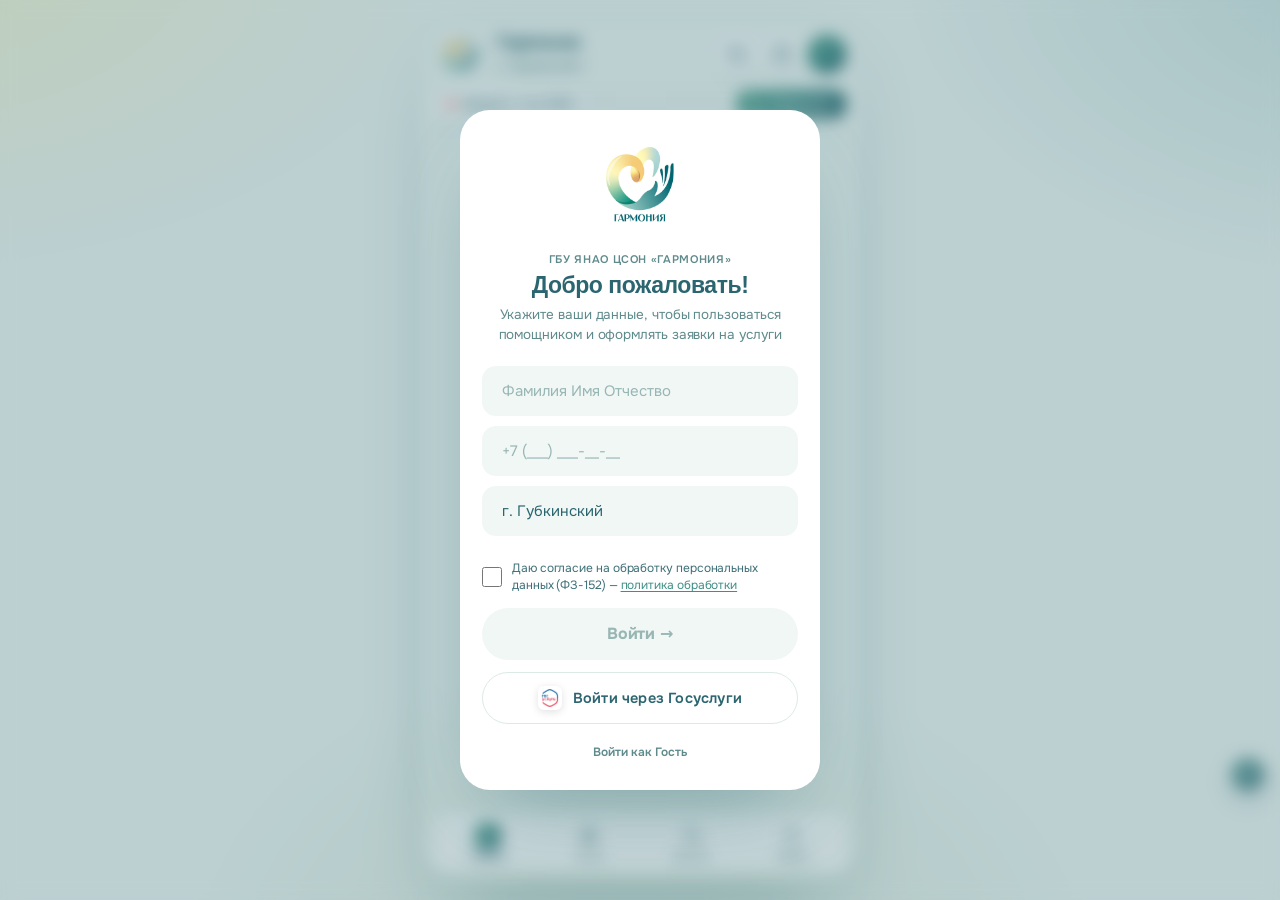
==== commit c76138d4: "Add files via upload" ====
--- a/index.html
+++ b/index.html
@@ -26,10 +26,10 @@
 <title>Гармония — помощник ЦСОН</title>
 <link rel="preload" href="fonts/onest-cyrillic-400-normal.woff2" as="font" type="font/woff2" crossorigin>
 <link rel="preload" href="fonts/onest-cyrillic-700-normal.woff2" as="font" type="font/woff2" crossorigin>
-<link rel="stylesheet" href="css/styles.css?v=20260924f">
-<link rel="stylesheet" href="css/enhance.css?v=20260924f">
-<link rel="stylesheet" href="css/it-theme.css?v=20260924f">
-<link rel="stylesheet" href="css/premium.css?v=20260924f">
+<link rel="stylesheet" href="css/styles.css?v=20260924g">
+<link rel="stylesheet" href="css/enhance.css?v=20260924g">
+<link rel="stylesheet" href="css/it-theme.css?v=20260924g">
+<link rel="stylesheet" href="css/premium.css?v=20260924g">
 
 <!-- Leaflet больше не грузится в <head> (блокировал первую отрисовку).
      Карта маршрута такси подгружает его по требованию — см. ensureLeaflet(). -->
@@ -157,6 +157,6 @@
 
 <div class="toast" id="toast" role="status" aria-live="assertive"></div>
 <!-- Все скрипты собраны в js/bundle.js (см. build.py). defer — чтобы не блокировать отрисовку. -->
-<script defer src="js/bundle.js?v=20260924f"></script>
+<script defer src="js/bundle.js?v=20260924g"></script>
 </body>
 </html>
--- a/css/premium.css
+++ b/css/premium.css
@@ -155,11 +155,11 @@
   border-radius:16px;padding:12px 14px;
 }
 html body .cf-card-ttl{font-weight:700;color:var(--it-ink);letter-spacing:-.02em;margin-bottom:8px;line-height:1.3}
-html body .cf-row{display:flex;justify-content:space-between;gap:12px;align-items:baseline;
-  padding:5px 0;border-top:1px solid var(--pr-hair);font-size:13.5px}
+html body .cf-row{display:flex;flex-wrap:wrap;justify-content:space-between;gap:2px 12px;align-items:baseline;
+  padding:6px 0;border-top:1px solid var(--pr-hair);font-size:13.5px}
 html body .cf-row:first-child{border-top:0}
-html body .cf-row span{color:var(--it-muted);flex:1 1 auto;min-width:0;overflow-wrap:anywhere}
-html body .cf-row b{flex:0 0 auto}
+html body .cf-row span{color:var(--it-muted);flex:0 0 auto;white-space:nowrap}
+html body .cf-row b{flex:1 1 auto;min-width:0;text-align:right;overflow-wrap:anywhere}
 html body .cf-row b{color:var(--it-ink);text-align:right;font-weight:600}
 html body .cf-total{margin-top:2px}
 html body .cf-total span, html body .cf-total b{font-size:15px;font-weight:700;color:var(--it-ink)}
@@ -178,3 +178,11 @@
   text-align:left !important;padding:11px 16px !important;width:100% !important;font-size:14px !important;
 }
 html body .asst-actions .act-btn.outline{background:var(--it-surface) !important;border:1px solid var(--pr-hair) !important;box-shadow:var(--pr-card) !important}
+
+/* Плашка статуса: текст помещается целиком */
+html body .hdr-status{max-width:none !important;flex:0 1 auto;min-width:0}
+html body .hdr-status-txt{overflow:visible !important;text-overflow:clip !important;white-space:nowrap;font-size:12px !important}
+
+/* Кнопка «наверх» не перекрывает кнопки в чате */
+html body #backTop{bottom:calc(env(safe-area-inset-bottom,0px) + 122px) !important;right:12px !important;
+  width:40px !important;height:40px !important;opacity:.92}
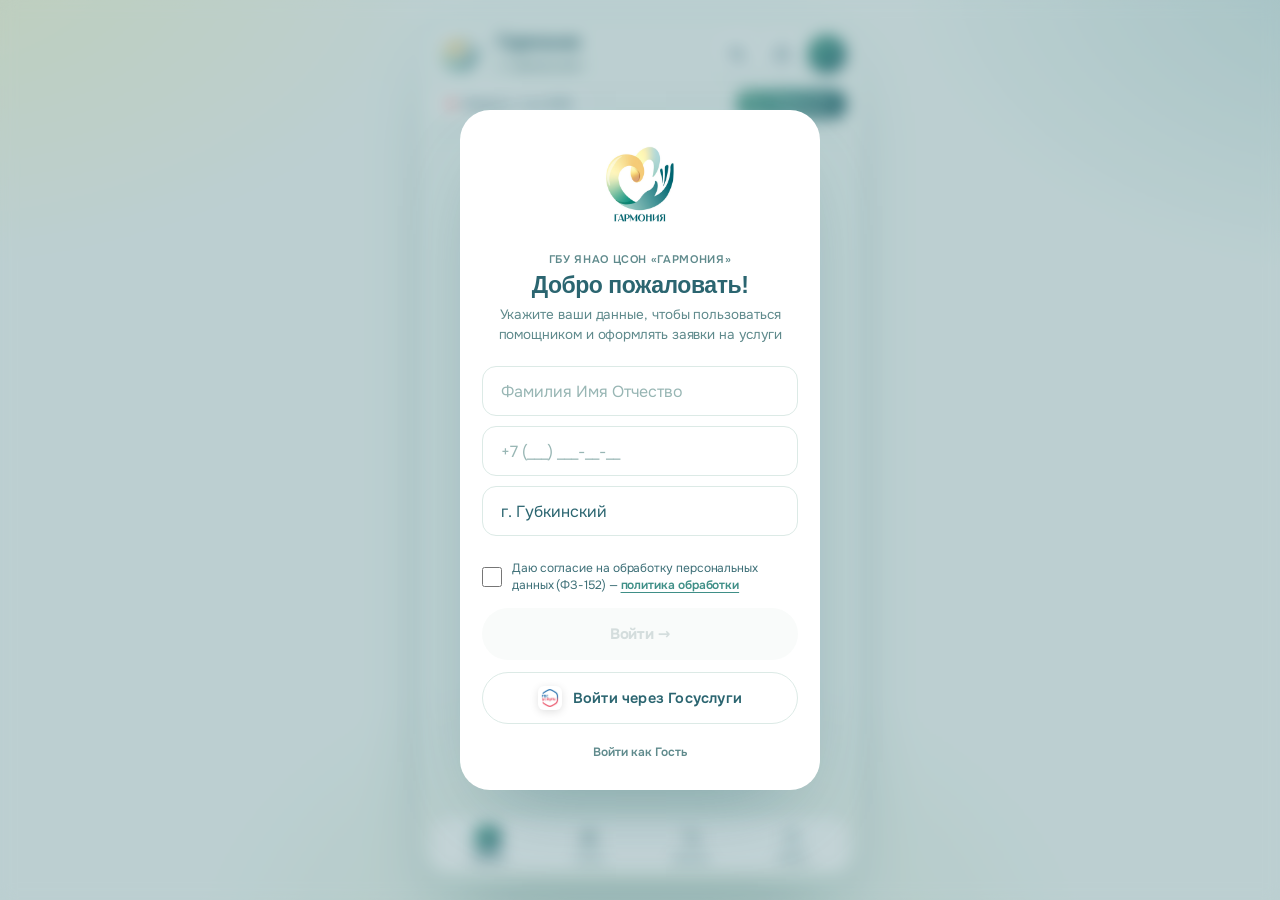
==== commit 24865bee: "Add files via upload" ====
--- a/index.html
+++ b/index.html
@@ -26,10 +26,11 @@
 <title>Гармония — помощник ЦСОН</title>
 <link rel="preload" href="fonts/onest-cyrillic-400-normal.woff2" as="font" type="font/woff2" crossorigin>
 <link rel="preload" href="fonts/onest-cyrillic-700-normal.woff2" as="font" type="font/woff2" crossorigin>
-<link rel="stylesheet" href="css/styles.css?v=20260924g">
-<link rel="stylesheet" href="css/enhance.css?v=20260924g">
-<link rel="stylesheet" href="css/it-theme.css?v=20260924g">
-<link rel="stylesheet" href="css/premium.css?v=20260924g">
+<link rel="stylesheet" href="css/styles.css?v=20261001b">
+<link rel="stylesheet" href="css/enhance.css?v=20261001b">
+<link rel="stylesheet" href="css/it-theme.css?v=20261001b">
+<link rel="stylesheet" href="css/premium.css?v=20261001b">
+<link rel="stylesheet" href="css/ui.css?v=20261001b">
 
 <!-- Leaflet больше не грузится в <head> (блокировал первую отрисовку).
      Карта маршрута такси подгружает его по требованию — см. ensureLeaflet(). -->
@@ -157,6 +158,6 @@
 
 <div class="toast" id="toast" role="status" aria-live="assertive"></div>
 <!-- Все скрипты собраны в js/bundle.js (см. build.py). defer — чтобы не блокировать отрисовку. -->
-<script defer src="js/bundle.js?v=20260924g"></script>
+<script defer src="js/bundle.js?v=20261001b"></script>
 </body>
 </html>
--- a/css/premium.css
+++ b/css/premium.css
@@ -186,3 +186,61 @@
 /* Кнопка «наверх» не перекрывает кнопки в чате */
 html body #backTop{bottom:calc(env(safe-area-inset-bottom,0px) + 122px) !important;right:12px !important;
   width:40px !important;height:40px !important;opacity:.92}
+
+/* ═══ Карточка «Получатель» в заявках (корзина, запись, такси) ═══ */
+html body .rcp{margin:16px 0 4px;background:var(--it-surface);border:1.5px dashed var(--it-accent);
+  border-radius:20px;padding:14px;transition:border-color .2s,background .2s}
+html body .rcp.is-done{border-style:solid;border-color:var(--it-line);background:var(--it-surface2)}
+html body .rcp-head{display:flex;align-items:center;gap:12px}
+html body .rcp-ava{width:44px;height:44px;flex:0 0 44px;border-radius:50%;display:flex;align-items:center;justify-content:center;
+  background:var(--it-brand);color:#fff;font-weight:800;font-size:15px;letter-spacing:.5px}
+html body .rcp-ava.empty{background:var(--it-accent-soft);color:var(--it-accent);font-size:20px}
+html body .rcp-id{flex:1;min-width:0;display:flex;flex-direction:column;gap:2px}
+html body .rcp-cap{font-size:12px;color:var(--it-muted);font-weight:600}
+html body .rcp-id b{font-size:15.5px;color:var(--it-ink);font-weight:700;line-height:1.25;overflow-wrap:anywhere}
+html body .rcp-id b.rcp-ask{color:var(--it-accent)}
+html body .rcp-meta{display:flex;flex-wrap:wrap;gap:4px 12px;margin-top:3px;font-size:12.5px;color:var(--it-muted)}
+html body .rcp-meta span{overflow-wrap:anywhere}
+html body .rcp-edit{flex:0 0 auto;border:1px solid var(--it-line);background:var(--it-surface);color:var(--it-accent);
+  font:inherit;font-size:13px;font-weight:700;padding:8px 12px;border-radius:12px;cursor:pointer;min-height:36px}
+html body .rcp-edit:focus-visible,html body .rcp-cat:focus-visible,html body .rcp-inp:focus-visible{outline:2px solid var(--focus);outline-offset:2px}
+html body .rcp-form{margin-top:12px;padding-top:12px;border-top:1px solid var(--it-line);animation:rcpIn .22s ease-out both}
+html body .rcp-hint{font-size:13px;line-height:1.4;color:var(--it-muted);margin-bottom:4px}
+html body .rcp-fld{margin-top:10px}
+html body .rcp-lbl{display:block;font-size:12.5px;font-weight:600;color:var(--it-muted);margin-bottom:5px}
+html body .rcp-inp{width:100%;box-sizing:border-box;border:1.5px solid var(--it-line);border-radius:12px;padding:11px 12px;
+  font:inherit;font-size:16px;color:var(--it-ink);background:#fff}
+html body .rcp-inp:focus{border-color:var(--it-accent)}
+html body .rcp-inp.bad{border-color:var(--it-red);background:#FFF8F5}
+html body .rcp-err{display:block;font-size:12.5px;color:#B35A3E;margin-top:4px;min-height:0}
+html body .rcp-err:empty{display:none}
+html body .rcp-cats{display:grid;grid-template-columns:repeat(3,1fr);gap:7px}
+html body .rcp-cat{display:flex;flex-direction:column;align-items:center;gap:3px;padding:9px 4px;border-radius:12px;
+  border:1.5px solid var(--it-line);background:#fff;font:inherit;font-size:11.5px;font-weight:600;color:var(--it-ink);
+  cursor:pointer;line-height:1.2;text-align:center}
+html body .rcp-cat span{font-size:18px}
+html body .rcp-cat.sel{border-color:var(--it-accent);background:var(--it-accent-soft)}
+html body .rcp-remember{display:flex;align-items:center;gap:8px;margin-top:12px;font-size:13px;color:var(--it-muted);cursor:pointer}
+html body .rcp-remember input{width:18px;height:18px;accent-color:var(--it-accent)}
+html body .rcp.shake{animation:rcpShake .32s ease}
+@keyframes rcpIn{from{opacity:0;transform:translateY(-4px)}to{opacity:1;transform:none}}
+@keyframes rcpShake{25%{transform:translateX(-4px)}50%{transform:translateX(4px)}75%{transform:translateX(-2px)}}
+@media (prefers-reduced-motion:reduce){html body .rcp-form,html body .rcp.shake{animation:none}}
+
+/* Запись: карточка получателя + кнопка под сводкой */
+html body .bk-rcp-wrap .book-send{margin-top:12px}
+
+/* Лист оформления заявки из корзины */
+html body .chk-title{font-size:19px;font-weight:800;color:var(--it-ink);margin-bottom:12px}
+html body .chk-items{border-top:1px solid var(--it-line)}
+html body .chk-item{display:flex;justify-content:space-between;gap:12px;padding:9px 0;border-bottom:1px solid var(--it-line);font-size:13.5px;color:var(--it-ink)}
+html body .chk-item span{min-width:0;overflow-wrap:anywhere;line-height:1.35}
+html body .chk-item em{font-style:normal;color:var(--it-muted);font-weight:600}
+html body .chk-item b{white-space:nowrap}
+html body .chk-total{display:flex;justify-content:space-between;padding:10px 0 2px;font-size:16px;font-weight:800;color:var(--it-ink)}
+html body .chk-note{font-size:12px;color:var(--it-muted);text-align:center;margin-top:6px;line-height:1.4;overflow-wrap:anywhere}
+
+/* Такси: обеденный перерыв в сетке времени */
+html body .taxi-time-chip.busy{background:repeating-linear-gradient(-45deg,#F3F6F5 0 6px,#ECF1EF 6px 12px);
+  color:#A9BDBB;border-color:#E3ECE9;cursor:not-allowed;text-decoration:line-through}
+html body .taxi-break-note{grid-column:1/-1;font-size:12.5px;color:var(--it-muted);padding:2px 2px 0}
--- a/css/ui.css
+++ b/css/ui.css
@@ -0,0 +1,230 @@
+/* ═══════════════════════════════════════════════════════════════
+   «Гармония» — единый слой элементов управления (подключается последним).
+   Цель: одинаковые кнопки, поля ввода, «назад», подписи и фокус
+   на всех экранах. Цвета — из it-theme (--it-*).
+   Правила:
+   • главная кнопка — бирюзовый градиент, одна на экран;
+   • второстепенная — белая с тонким контуром и бирюзовым текстом;
+   • все поля — 16px (iOS не зумит), высота от 48px, один стиль фокуса;
+   • подписи — обычным регистром, без КАПСА.
+   ═══════════════════════════════════════════════════════════════ */
+:root{
+  --ui-h:48px;
+  --ui-r:14px;
+  --ui-ring:0 0 0 3px rgba(63,143,135,.28);
+  --dock-h:140px;
+}
+
+/* ── Фокус с клавиатуры: видно всегда, мышью — не мешает ── */
+html body :focus{outline:none}
+html body :focus-visible{outline:3px solid rgba(63,143,135,.55) !important;outline-offset:2px !important;border-radius:10px}
+html body [role="button"]{cursor:pointer}
+
+/* ── Второстепенная кнопка (в т.ч. «← Назад в меню») ── */
+html body .act-btn:not(.teal):not(.green):not(.gold):not(.red):not(.outline):not(.logout){
+  background:var(--it-surface) !important;color:var(--it-ink) !important;
+  border:1px solid var(--it-line) !important;box-shadow:0 1px 2px rgba(43,101,112,.05) !important;
+}
+html body .act-btn{min-height:var(--ui-h) !important;height:auto !important;font-size:15px !important;
+  font-weight:700 !important;letter-spacing:-.005em;line-height:1.25 !important;padding:12px 18px !important;
+  transition:background .15s ease,border-color .15s ease,transform .1s ease,box-shadow .15s ease !important}
+html body .act-btn:hover{transform:none !important;filter:none !important}
+html body .act-btn:not(.teal):not(.green):not(.gold):not(.red):not(.logout):hover{border-color:var(--it-accent) !important}
+html body .act-btn:active{transform:scale(.985) !important}
+html body .act-btn.outline{background:var(--it-surface) !important;border:1px solid var(--it-line) !important;color:var(--it-ink) !important}
+html body .actions .act-btn + .act-btn{margin-top:8px !important}
+
+/* Все кнопки: неактивное состояние одинаковое */
+html body button:disabled,html body button[aria-disabled="true"]{cursor:not-allowed !important}
+html body .act-btn:disabled,html body .auth-btn:disabled,html body .book-send:disabled,
+html body .eq-save-btn:disabled,html body .admin-btn:disabled{opacity:.45 !important;box-shadow:none !important;filter:grayscale(.3)}
+
+/* Главные кнопки форм — одна высота и скругление */
+html body .book-send,html body .eq-save-btn,html body .cart-send,html body .auth-btn,
+html body .admin-btn:not(.ghost),html body .fb-send,html body .taxi-order-bar-btn{
+  min-height:var(--ui-h) !important;border-radius:999px !important;font-size:15px !important;font-weight:700 !important;
+  background:var(--it-brand) !important;color:#fff !important;border:0 !important;
+  box-shadow:0 14px 30px -16px rgba(43,101,112,.85),inset 0 1px 0 rgba(255,255,255,.28) !important;
+}
+html body .admin-btn.ghost,html body .cart-clr{
+  min-height:var(--ui-h) !important;border-radius:999px !important;background:var(--it-surface) !important;
+  border:1px solid var(--it-line) !important;color:var(--it-ink) !important;box-shadow:none !important;font-weight:700 !important}
+html body .cart-clr{color:var(--it-red) !important}
+html body .eq-cancel-btn,html body .rating-skip{min-height:44px !important;font-size:14px !important;color:var(--it-muted) !important}
+
+/* ── «Назад» внутри разделов — одна аккуратная капсула ── */
+html body .pl-back{
+  display:inline-flex !important;align-items:center;gap:6px;min-height:40px !important;padding:0 14px 0 12px !important;
+  margin:0 0 14px !important;background:var(--it-surface) !important;border:1px solid var(--it-line) !important;
+  border-radius:999px !important;color:var(--it-ink) !important;font-size:14px !important;font-weight:600 !important;
+  box-shadow:0 1px 2px rgba(43,101,112,.05) !important;cursor:pointer}
+html body .pl-back:hover{background:var(--it-accent-soft) !important;color:var(--it-ink) !important;border-color:var(--it-accent) !important}
+
+/* ── Поля ввода: один стиль на всё приложение ── */
+html body .eq-input,html body .auth-inp,html body .admin-inp,html body .fb-inp,html body .rcp-inp,
+html body .pl-search,html body .pl-search-inp,html body textarea.eq-input,
+html body .chat input[type="text"],html body .chat input[type="tel"],html body .chat input[type="email"],
+html body .chat input[type="date"],html body .chat input[type="number"],html body .chat textarea,html body .chat select,
+html body .mc input[type="text"],html body .mc input[type="tel"],html body .mc input[type="email"],html body .mc input[type="date"],
+html body .mc textarea,html body .mc select,html body .admin-fs input[type="text"],html body .admin-fs textarea,html body .admin-fs select{
+  font-size:16px !important;font-family:inherit !important;color:var(--it-ink) !important;
+  background:#fff !important;border:1.5px solid var(--it-line) !important;border-radius:var(--ui-r) !important;
+  box-shadow:none !important;transition:border-color .15s ease,box-shadow .15s ease !important;box-sizing:border-box;
+}
+html body .eq-input,html body .auth-inp,html body .admin-inp,html body .rcp-inp,
+html body .chat input[type="text"],html body .chat input[type="tel"],html body .chat input[type="email"],
+html body .chat input[type="date"],html body .chat select,html body .mc input[type="text"],html body .mc input[type="tel"],
+html body .mc input[type="email"],html body .mc input[type="date"],html body .mc select{min-height:var(--ui-h) !important}
+html body textarea{min-height:84px;line-height:1.45 !important;resize:vertical}
+html body .eq-input:focus,html body .auth-inp:focus,html body .admin-inp:focus,html body .fb-inp:focus,html body .rcp-inp:focus,
+html body .chat input:focus,html body .chat textarea:focus,html body .chat select:focus,
+html body .mc input:focus,html body .mc textarea:focus,html body .mc select:focus,
+html body .admin-fs input:focus,html body .admin-fs textarea:focus{
+  border-color:var(--it-accent) !important;box-shadow:var(--ui-ring) !important;outline:none !important}
+html body ::placeholder{color:#9DB5B3 !important;opacity:1}
+html body input[type="checkbox"],html body input[type="radio"]{accent-color:var(--it-accent);width:20px;height:20px;flex-shrink:0}
+/* Поиск и чат-строка уже оформлены своей капсулой — рамку не дублируем */
+html body .search-bar input,html body .asst-input-row input,html body .asst-input-row textarea{
+  border:0 !important;box-shadow:none !important;background:transparent !important;min-height:0 !important}
+
+/* ── Подписи полей и шагов: без КАПСА ── */
+html body .eq-field-lbl,html body .eq-lbl,html body .bk-step-lbl,html body .fb-step-lbl,html body .c-lbl,
+html body .admin-lbl,html body .pinfo-lbl,html body .taxi-eta-lbl{
+  text-transform:none !important;letter-spacing:0 !important;font-size:13px !important;font-weight:600 !important;
+  color:var(--it-muted) !important}
+html body .bk-step-lbl,html body .fb-step-lbl,html body .taxi-step-lbl{
+  display:flex;align-items:center;gap:8px;font-size:15px !important;font-weight:700 !important;color:var(--it-ink) !important;
+  margin:18px 0 10px !important}
+html body .bk-step-lbl .taxi-step-num,html body .taxi-step-lbl .taxi-step-num{flex:0 0 auto}
+html body .sec-title,html body .news-sec-title,html body .sp-sub,html body .sp-more{
+  text-transform:none !important;letter-spacing:0 !important;font-size:14px !important;font-weight:700 !important;color:var(--it-muted) !important}
+
+/* ── Ссылки в тексте: бирюзовые, без «браузерного синего» ── */
+html body .pinfo-val a,html body .c-val a,html body .bubble a:not([class]),html body .chat p a:not([class]),
+html body .news-text a,html body .cb-row a,html body .auth-card a{
+  color:var(--it-accent) !important;text-decoration:underline !important;text-decoration-thickness:1px !important;
+  text-underline-offset:3px !important;font-weight:600}
+html body .pinfo-val a[href^="tel:"],html body .pinfo-val a[href^="mailto:"]{text-decoration:none !important;
+  border-bottom:1px dashed rgba(63,143,135,.45)}
+
+/* ── Нижняя зона действий: аккуратная плашка над меню ── */
+html body .actions{padding:10px 12px 8px !important}
+html body .actions:empty{padding:0 !important;border:0 !important}
+
+/* ── Кнопка «Наверх»: над док-зоной, не поверх кнопок и окон ── */
+html body #backTop{right:14px !important;bottom:calc(var(--dock-h) + 14px + env(safe-area-inset-bottom,0px)) !important;
+  width:42px !important;height:42px !important}
+html body:has(.cart-panel.open) #backTop,html body:has(.orders-panel.open) #backTop,
+html body:has(.profile-panel.open) #backTop,html body:has(.mo) #backTop,html body:has(.admin-ovl) #backTop,
+html body:has(.admin-fs) #backTop,html body:has(.auth-ovl) #backTop,html body:has(.onb-ovl) #backTop,
+html body:has(#asstFsHdr:not(.gone)) #backTop{opacity:0 !important;pointer-events:none !important}
+
+/* ── Вкладки нижнего меню: зона нажатия не меньше 44px ── */
+html body .tb{min-height:48px}
+
+/* ── Панели: крестик и нижняя кнопка «Закрыть» ── */
+html body .panel-close-btn{min-height:var(--ui-h) !important;border-radius:999px !important;
+  background:var(--it-surface) !important;border:1px solid var(--it-line) !important;color:var(--it-ink) !important;
+  font-weight:700 !important;font-size:15px !important;box-shadow:none !important}
+
+/* ── Модальные окна: ручка сверху и аккуратные поля ── */
+html body .mc{border-radius:26px 26px 0 0 !important;padding-top:26px !important;position:relative}
+html body .mc::before{content:"";position:absolute;top:9px;left:50%;width:38px;height:4px;margin-left:-19px;
+  border-radius:4px;background:var(--it-line)}
+html body .mc h3{font-size:19px !important;font-weight:800 !important;color:var(--it-ink) !important;letter-spacing:-.02em}
+
+/* ── Такси: заголовок первого шага ── */
+html body .taxi-h{font-size:20px !important;font-weight:700 !important;color:var(--it-ink) !important;margin:2px 0 12px !important}
+
+/* ── Чипы выбора (даты, время, быстрые адреса) — зона нажатия 44px ── */
+html body .taxi-time-chip,html body .time-slot{min-height:44px !important;font-size:14px !important;border-radius:12px !important}
+html body .taxi-chip,html body .fb-chip,html body .of-btn{min-height:40px !important}
+html body .taxi-time-chip.sel,html body .time-slot.sel{box-shadow:0 8px 18px -10px rgba(43,101,112,.8) !important}
+html body .time-slot.busy{background:repeating-linear-gradient(-45deg,#F3F6F5 0 6px,#ECF1EF 6px 12px) !important;
+  color:#A9BDBB !important;border-color:#E3ECE9 !important;text-decoration:line-through}
+
+/* ═══ Вход администратора: пин-пад ═══ */
+html body .pin-card{text-align:center;max-width:340px !important;padding:26px 22px 22px !important}
+html body .pin-ico{width:56px;height:56px;margin:0 auto 10px;border-radius:18px;display:flex;align-items:center;
+  justify-content:center;font-size:26px;background:var(--it-accent-soft)}
+html body .pin-title{font-size:19px !important;margin:0 0 4px !important;color:var(--it-ink) !important}
+html body .pin-sub{font-size:14px;color:var(--it-muted);margin:0 0 18px;min-height:20px;line-height:1.4}
+html body .pin-card.locked .pin-sub{color:#B35A3E}
+html body .pin-dots{display:flex;justify-content:center;gap:14px;margin-bottom:22px}
+html body .pin-dots span{width:14px;height:14px;border-radius:50%;border:2px solid var(--it-faint);transition:background .12s,border-color .12s,transform .12s}
+html body .pin-dots span.on{background:var(--it-accent);border-color:var(--it-accent);transform:scale(1.08)}
+html body .pin-card.err .pin-dots{animation:pinShake .38s ease}
+html body .pin-card.err .pin-dots span{border-color:var(--it-red)}
+html body .pin-card.ok .pin-dots span{background:var(--it-green);border-color:var(--it-green)}
+html body .pin-hidden{position:absolute;opacity:0;width:1px;height:1px;pointer-events:none;left:-9999px}
+html body .pin-pad{display:grid;grid-template-columns:repeat(3,1fr);gap:10px}
+html body .pin-key{height:58px;border-radius:18px;border:1px solid var(--it-line);background:var(--it-surface);
+  font:inherit;font-size:22px;font-weight:600;color:var(--it-ink);cursor:pointer;
+  transition:background .12s,transform .08s;-webkit-tap-highlight-color:transparent}
+html body .pin-key:hover{background:var(--it-surface2)}
+html body .pin-key:active{transform:scale(.95);background:var(--it-accent-soft)}
+html body .pin-key-txt{font-size:14px;font-weight:600;color:var(--it-muted);background:transparent;border-color:transparent}
+html body .pin-card.locked .pin-key:not(.pin-key-txt){opacity:.4;pointer-events:none}
+@keyframes pinShake{20%{transform:translateX(-8px)}40%{transform:translateX(8px)}60%{transform:translateX(-5px)}80%{transform:translateX(4px)}}
+
+@media (prefers-reduced-motion:reduce){
+  html body .pin-card.err .pin-dots{animation:none}
+  html body .act-btn,html body .pin-key{transition:none !important}
+}
+
+/* premium.css задавал #backTop постоянную непрозрачность — кнопка висела даже вверху страницы */
+html body #backTop:not(.show){opacity:0 !important;pointer-events:none !important;transform:translateY(12px) scale(.85) !important}
+html body #backTop.show{opacity:.95 !important}
+
+/* ═══ Анкета получателя — пошаговая ═══ */
+html body .qz-mc{max-width:440px !important;padding:22px 20px calc(20px + env(safe-area-inset-bottom,0px)) !important;
+  min-height:min(560px,88vh);display:flex;flex-direction:column}
+html body .qz-top{display:flex;align-items:center;justify-content:space-between;gap:8px;margin-bottom:10px}
+html body .qz-back,html body .qz-x{width:40px;height:40px;border-radius:50%;border:1px solid var(--it-line);
+  background:var(--it-surface);color:var(--it-ink);font:inherit;font-size:18px;cursor:pointer;display:flex;align-items:center;justify-content:center}
+html body .qz-x{font-size:15px;color:var(--it-muted)}
+html body .qz-back-ph{width:40px}
+html body .qz-count{font-size:14px;font-weight:600;color:var(--it-muted)}
+html body .qz-bar{height:6px;border-radius:6px;background:var(--it-bg2);overflow:hidden;margin-bottom:22px}
+html body .qz-bar i{display:block;height:100%;background:var(--it-brand);border-radius:6px;transition:width .3s ease}
+html body .qz-step{flex:1;animation:qzIn .22s ease-out both}
+html body .qz-step.shake{animation:rcpShake .32s ease}
+html body .qz-ico{width:56px;height:56px;border-radius:18px;background:var(--it-accent-soft);display:flex;
+  align-items:center;justify-content:center;font-size:28px;margin-bottom:14px}
+html body .qz-title{font-size:22px !important;font-weight:800 !important;line-height:1.2 !important;color:var(--it-ink) !important;
+  margin:0 0 6px !important;letter-spacing:-.02em}
+html body .qz-sub{font-size:15px;line-height:1.45;color:var(--it-muted);margin:0 0 18px}
+html body .qz-fld{margin-bottom:14px}
+html body .qz-lbl{display:block;font-size:14px;font-weight:600;color:var(--it-ink);margin-bottom:6px}
+html body .qz-inp{width:100%;box-sizing:border-box;min-height:54px;padding:13px 14px;font:inherit;font-size:18px !important;
+  color:var(--it-ink);background:#fff;border:1.5px solid var(--it-line);border-radius:16px;transition:border-color .15s,box-shadow .15s}
+html body textarea.qz-inp{min-height:80px;font-size:16px !important;resize:vertical}
+html body .qz-inp:focus{border-color:var(--it-accent);box-shadow:var(--ui-ring);outline:none}
+html body .qz-inp.bad{border-color:var(--it-red);background:#FFF8F5}
+html body .qz-err{display:block;font-size:13.5px;color:#B35A3E;margin-top:5px}
+html body .qz-err:empty{display:none}
+html body .qz-cats{display:grid;grid-template-columns:1fr 1fr;gap:10px}
+html body .qz-cat{display:flex;align-items:center;gap:10px;min-height:60px;padding:10px 12px;border-radius:16px;
+  border:1.5px solid var(--it-line);background:#fff;font:inherit;font-size:15px;font-weight:600;color:var(--it-ink);
+  text-align:left;cursor:pointer;line-height:1.25}
+html body .qz-cat-ico{font-size:24px;flex:0 0 auto}
+html body .qz-cat.sel{border-color:var(--it-accent);background:var(--it-accent-soft);box-shadow:0 8px 18px -12px rgba(43,101,112,.7)}
+html body .qz-nav{margin-top:18px}
+html body .qz-nav .eq-save-btn{margin-top:0 !important;min-height:54px !important;font-size:16px !important}
+html body .qz-sum{border:1px solid var(--it-line);border-radius:18px;background:var(--it-surface2);padding:2px 14px}
+html body .qz-sum-row{display:flex;align-items:center;justify-content:space-between;gap:10px;padding:11px 0;border-bottom:1px solid var(--it-line)}
+html body .qz-sum-row:last-child{border-bottom:0}
+html body .qz-sum-row > div{min-width:0;display:flex;flex-direction:column;gap:2px}
+html body .qz-sum-row span{font-size:13px;color:var(--it-muted)}
+html body .qz-sum-row b{font-size:15px;color:var(--it-ink);font-weight:600;overflow-wrap:anywhere}
+html body .qz-sum-row i{font-style:normal;color:var(--it-faint);font-weight:500}
+html body .qz-edit{flex:0 0 auto;border:0;background:none;color:var(--it-accent);font:inherit;font-size:14px;font-weight:700;
+  padding:8px 4px;min-height:40px;cursor:pointer}
+@keyframes qzIn{from{opacity:0;transform:translateX(10px)}to{opacity:1;transform:none}}
+@media (prefers-reduced-motion:reduce){html body .qz-step,html body .qz-step.shake{animation:none}html body .qz-bar i{transition:none}}
+@media (min-width:600px){html body .qz-mo{align-items:center !important}html body .qz-mc{border-radius:26px !important}}
+/* Поля анкеты и карточки получателя: перебиваем общий стиль .mc input — ошибка и крупный шрифт видны */
+html body .mc input.qz-inp,html body .mc textarea.qz-inp{font-size:18px !important;min-height:54px !important;border-radius:16px !important}
+html body .mc textarea.qz-inp{font-size:16px !important;min-height:80px !important}
+html body .mc input.qz-inp.bad,html body .mc textarea.qz-inp.bad,html body input.rcp-inp.bad,html body .mc input.rcp-inp.bad{
+  border-color:var(--it-red) !important;background:#FFF8F5 !important}
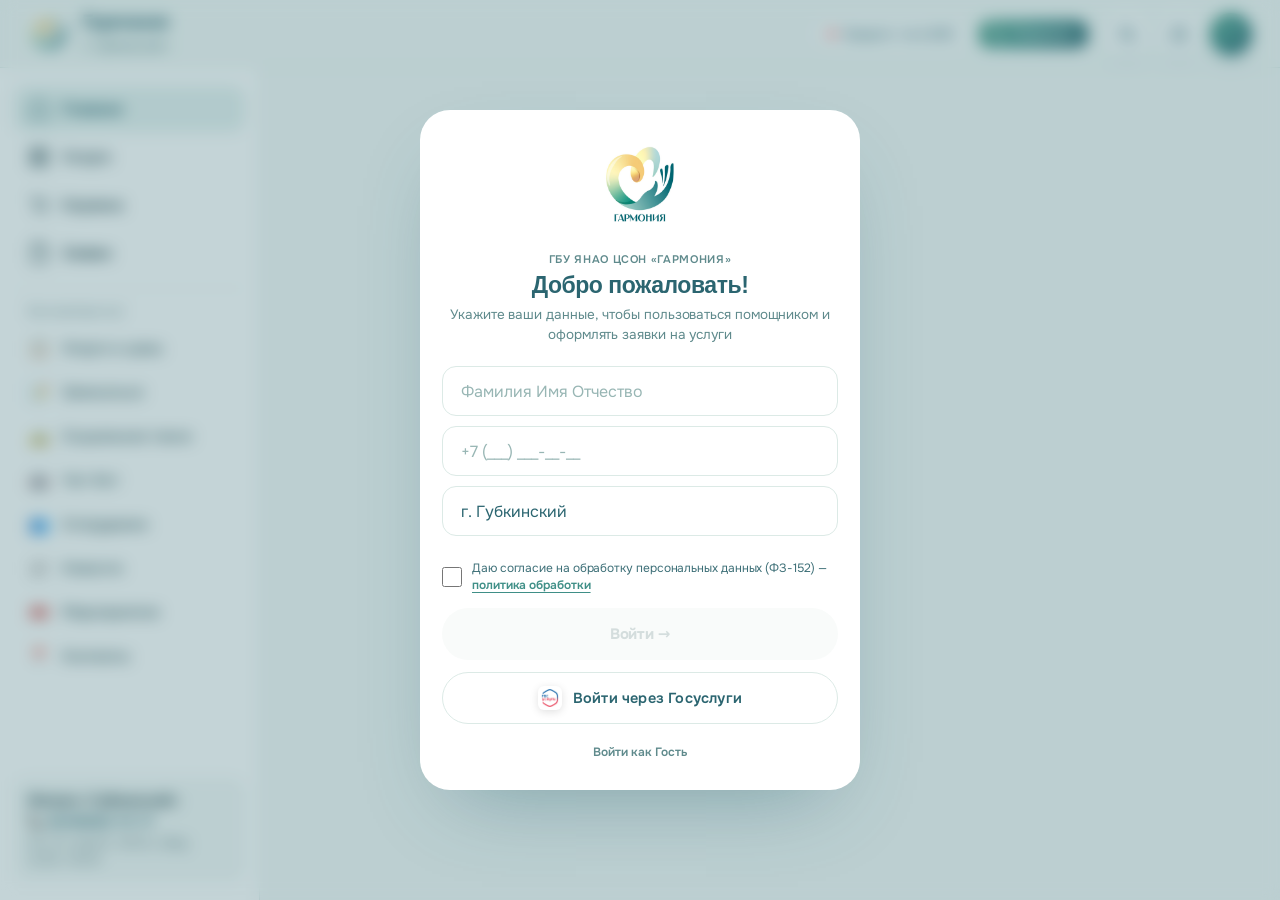
==== commit 95445c65: "Add files via upload" ====
--- a/index.html
+++ b/index.html
@@ -26,11 +26,13 @@
 <title>Гармония — помощник ЦСОН</title>
 <link rel="preload" href="fonts/onest-cyrillic-400-normal.woff2" as="font" type="font/woff2" crossorigin>
 <link rel="preload" href="fonts/onest-cyrillic-700-normal.woff2" as="font" type="font/woff2" crossorigin>
-<link rel="stylesheet" href="css/styles.css?v=20261001b">
-<link rel="stylesheet" href="css/enhance.css?v=20261001b">
-<link rel="stylesheet" href="css/it-theme.css?v=20261001b">
-<link rel="stylesheet" href="css/premium.css?v=20261001b">
-<link rel="stylesheet" href="css/ui.css?v=20261001b">
+<link rel="stylesheet" href="css/styles.css?v=20261001d">
+<link rel="stylesheet" href="css/enhance.css?v=20261001d">
+<link rel="stylesheet" href="css/it-theme.css?v=20261001d">
+<link rel="stylesheet" href="css/premium.css?v=20261001d">
+<link rel="stylesheet" href="css/ui.css?v=20261001d">
+<link rel="stylesheet" href="css/admin.css?v=20261001d">
+<link rel="stylesheet" href="css/desktop.css?v=20261001d">
 
 <!-- Leaflet больше не грузится в <head> (блокировал первую отрисовку).
      Карта маршрута такси подгружает его по требованию — см. ensureLeaflet(). -->
@@ -158,6 +160,6 @@
 
 <div class="toast" id="toast" role="status" aria-live="assertive"></div>
 <!-- Все скрипты собраны в js/bundle.js (см. build.py). defer — чтобы не блокировать отрисовку. -->
-<script defer src="js/bundle.js?v=20261001b"></script>
+<script defer src="js/bundle.js?v=20261001d"></script>
 </body>
 </html>
--- a/css/ui.css
+++ b/css/ui.css
@@ -66,7 +66,7 @@
 html body .chat input[type="text"],html body .chat input[type="tel"],html body .chat input[type="email"],
 html body .chat input[type="date"],html body .chat input[type="number"],html body .chat textarea,html body .chat select,
 html body .mc input[type="text"],html body .mc input[type="tel"],html body .mc input[type="email"],html body .mc input[type="date"],
-html body .mc textarea,html body .mc select,html body .admin-fs input[type="text"],html body .admin-fs textarea,html body .admin-fs select{
+html body .mc textarea,html body .mc select{
   font-size:16px !important;font-family:inherit !important;color:var(--it-ink) !important;
   background:#fff !important;border:1.5px solid var(--it-line) !important;border-radius:var(--ui-r) !important;
   box-shadow:none !important;transition:border-color .15s ease,box-shadow .15s ease !important;box-sizing:border-box;
@@ -78,8 +78,7 @@
 html body textarea{min-height:84px;line-height:1.45 !important;resize:vertical}
 html body .eq-input:focus,html body .auth-inp:focus,html body .admin-inp:focus,html body .fb-inp:focus,html body .rcp-inp:focus,
 html body .chat input:focus,html body .chat textarea:focus,html body .chat select:focus,
-html body .mc input:focus,html body .mc textarea:focus,html body .mc select:focus,
-html body .admin-fs input:focus,html body .admin-fs textarea:focus{
+html body .mc input:focus,html body .mc textarea:focus,html body .mc select:focus{
   border-color:var(--it-accent) !important;box-shadow:var(--ui-ring) !important;outline:none !important}
 html body ::placeholder{color:#9DB5B3 !important;opacity:1}
 html body input[type="checkbox"],html body input[type="radio"]{accent-color:var(--it-accent);width:20px;height:20px;flex-shrink:0}
--- a/css/admin.css
+++ b/css/admin.css
@@ -0,0 +1,273 @@
+/* ═══════════════════════════════════════════════════════════════
+   Админпанель «Гармонии» (класс .adm2).
+   ПК: боковое меню слева + рабочая область по центру (до 1000px).
+   Телефон: филиал и вкладки сверху, вкладки листаются пальцем.
+   ═══════════════════════════════════════════════════════════════ */
+.admin-fs.adm2{
+  --a-ink:#21434A;--a-muted:#5E7C80;--a-faint:#94ABAD;--a-line:#DCE8E6;--a-bg:#F3F7F6;--a-surface:#fff;
+  --a-accent:#3F8F87;--a-accent-d:#2B6570;--a-soft:#E6F2F0;--a-warn:#B7791F;--a-warn-bg:#FFF6E6;
+  --a-red:#C2553A;--a-red-bg:#FDF1EE;--a-ok:#2F855A;--a-ok-bg:#EAF6EF;
+  position:fixed;inset:0;z-index:2000;display:flex;flex-direction:column;background:var(--a-bg);
+  color:var(--a-ink);font-family:inherit;animation:none;
+}
+.adm2 *{box-sizing:border-box}
+.adm2 :focus-visible{outline:3px solid rgba(63,143,135,.45)!important;outline-offset:2px!important}
+
+/* ── Шапка ── */
+.adm2-hdr{display:flex;align-items:center;gap:12px;padding:10px 16px;padding-top:calc(10px + env(safe-area-inset-top,0px));
+  background:var(--a-surface);border-bottom:1px solid var(--a-line);flex:0 0 auto}
+.adm2-logo{width:36px;height:36px;border-radius:10px;object-fit:contain;flex:0 0 auto}
+.adm2-ttl{display:flex;flex-direction:column;min-width:0;line-height:1.2}
+.adm2-ttl b{font-size:16px;font-weight:800}
+.adm2-ttl span{font-size:12px;color:var(--a-muted);white-space:nowrap;overflow:hidden;text-overflow:ellipsis}
+.adm2-save{margin-left:auto;display:inline-flex;align-items:center;gap:7px;font-size:13px;font-weight:600;color:var(--a-muted);white-space:nowrap}
+.adm2-save i{width:8px;height:8px;border-radius:50%;background:var(--a-ok)}
+.adm2-save.saving i{background:var(--a-warn);animation:admPulse 1s infinite}
+.adm2-save.error{color:var(--a-red)}.adm2-save.error i{background:var(--a-red)}
+.adm2-unpub{color:var(--a-warn);font-weight:700}
+@keyframes admPulse{50%{opacity:.3}}
+.adm2-x{width:40px;height:40px;border-radius:12px;border:1px solid var(--a-line);background:var(--a-surface);
+  color:var(--a-muted);font-size:16px;cursor:pointer;flex:0 0 auto}
+.adm2-x:hover{background:var(--a-soft);color:var(--a-ink)}
+
+/* ── Каркас ── */
+.adm2-wrap{flex:1;display:flex;min-height:0}
+.adm2-nav{width:244px;flex:0 0 244px;background:var(--a-surface);border-right:1px solid var(--a-line);
+  display:flex;flex-direction:column;gap:12px;padding:14px 12px;overflow-y:auto}
+.adm2-city{display:flex;flex-direction:column;gap:5px;font-size:12px;font-weight:700;color:var(--a-muted)}
+.adm2-city select{height:42px;border:1.5px solid var(--a-line);border-radius:12px;padding:0 10px;font:inherit;font-size:15px;
+  font-weight:700;color:var(--a-ink);background:var(--a-soft);cursor:pointer}
+.adm2-tabs{display:flex;flex-direction:column;gap:2px}
+.adm2-tab{position:relative;display:flex;align-items:center;gap:10px;min-height:42px;padding:8px 10px;border:0;border-radius:10px;
+  background:transparent;font:inherit;font-size:14.5px;font-weight:600;color:var(--a-ink);text-align:left;cursor:pointer}
+.adm2-tab:hover{background:var(--a-bg)}
+.adm2-tab.active{background:var(--a-soft);color:var(--a-accent-d);font-weight:800}
+.adm2-tab.active::before{content:"";position:absolute;left:-12px;top:8px;bottom:8px;width:3px;border-radius:3px;background:var(--a-accent)}
+.adm2-tab-ico{width:22px;text-align:center;font-size:16px}
+.adm2-tab-br{margin-left:auto;font-size:10.5px;font-weight:700;color:var(--a-faint);text-transform:none}
+.adm2-dot{margin-left:auto;width:8px;height:8px;border-radius:50%;background:var(--a-warn)}
+.adm2-logout{margin-top:auto;min-height:40px;border:1px solid var(--a-line);border-radius:10px;background:var(--a-surface);
+  color:var(--a-red);font:inherit;font-size:14px;font-weight:700;cursor:pointer}
+.adm2-logout:hover{background:var(--a-red-bg)}
+.adm2-main{flex:1;overflow-y:auto;padding:22px 24px 90px;outline:none}
+.adm2-main > *{max-width:1000px;margin-left:auto;margin-right:auto}
+
+/* ── Заголовки, подсказки ── */
+.adm2-head{margin-bottom:16px}
+.adm2-head h2{font-size:22px;font-weight:800;margin:0 0 4px;letter-spacing:-.02em;color:var(--a-ink)}
+.adm2-head p{margin:0;font-size:14px;color:var(--a-muted);line-height:1.45}
+.adm2-sub{display:flex;align-items:center;gap:8px;margin:24px auto 10px;font-size:15px;font-weight:800}
+.adm2-empty{padding:22px;text-align:center;color:var(--a-muted);font-size:14px;background:var(--a-surface);border:1px dashed var(--a-line);border-radius:14px}
+.adm2-note{font-size:13px;color:var(--a-muted);margin-top:8px}
+.adm2-count{display:inline-flex;min-width:24px;height:22px;padding:0 7px;align-items:center;justify-content:center;border-radius:11px;
+  background:var(--a-bg);color:var(--a-muted);font-size:12px;font-weight:800}
+.adm2-count.warn{background:var(--a-warn-bg);color:var(--a-warn)}
+.adm2-count.ok{background:var(--a-ok-bg);color:var(--a-ok)}
+
+/* ── Баннер статуса ── */
+.adm2-banner{display:flex;align-items:center;gap:12px;padding:14px 16px;border-radius:14px;margin-bottom:16px;border:1px solid}
+.adm2-banner.warn{background:var(--a-warn-bg);border-color:#F2DDB6}
+.adm2-banner.ok{background:var(--a-ok-bg);border-color:#CDE9D7}
+.adm2-banner-ico{font-size:22px}
+.adm2-banner > div{flex:1;display:flex;flex-direction:column;gap:2px;font-size:13.5px;color:var(--a-muted)}
+.adm2-banner b{font-size:14.5px;color:var(--a-ink)}
+
+/* ── Кнопки ── */
+.adm2-btn{display:inline-flex;align-items:center;justify-content:center;gap:6px;min-height:42px;padding:0 16px;border-radius:12px;
+  border:0;background:var(--a-accent-d);color:#fff;font:inherit;font-size:14px;font-weight:700;cursor:pointer;white-space:nowrap;text-decoration:none}
+.adm2-btn:hover{background:#235660}
+.adm2-btn.ghost{background:var(--a-surface);color:var(--a-ink);border:1px solid var(--a-line)}
+.adm2-btn.ghost:hover{border-color:var(--a-accent);background:var(--a-soft)}
+.adm2-btn.danger{background:var(--a-surface);color:var(--a-red);border:1px solid #F0CFC6}
+.adm2-btn.danger:hover{background:var(--a-red-bg)}
+.adm2-btn.sm{min-height:34px;padding:0 12px;font-size:13px;border-radius:10px}
+.adm2-btn.wide{width:100%;margin-top:18px}
+.adm2-icon-btn{width:36px;height:36px;flex:0 0 36px;border-radius:10px;border:1px solid transparent;background:transparent;
+  color:var(--a-faint);font-size:15px;cursor:pointer;display:inline-flex;align-items:center;justify-content:center}
+.adm2-icon-btn.danger:hover{background:var(--a-red-bg);color:var(--a-red);border-color:#F0CFC6}
+.adm2-link{border:0;background:none;padding:4px 0;color:var(--a-accent);font:inherit;font-size:13px;font-weight:700;cursor:pointer;text-decoration:underline;text-underline-offset:3px}
+.adm2-mini-btn{height:32px;padding:0 8px;border-radius:8px;border:1px solid var(--a-line);background:var(--a-surface);
+  font:inherit;font-size:12px;font-weight:700;color:var(--a-accent);cursor:pointer}
+.adm2-mini-btn:hover{background:var(--a-soft)}
+
+/* ── Поля ── */
+.adm2-inp{width:100%;min-height:40px;padding:8px 11px;border:1.5px solid var(--a-line);border-radius:10px;background:#fff;
+  font:inherit;font-size:15px;color:var(--a-ink);transition:border-color .15s,box-shadow .15s}
+.adm2-inp:hover{border-color:#C6D8D5}
+.adm2-inp:focus{outline:none;border-color:var(--a-accent);box-shadow:0 0 0 3px rgba(63,143,135,.18)}
+.adm2-inp::placeholder{color:#A9BDBC}
+textarea.adm2-inp{resize:vertical;line-height:1.4;min-height:40px;overflow:hidden}
+.adm2-inp.strong{font-weight:700}
+.adm2-inp.bad{border-color:#E7A28F;background:var(--a-red-bg)}
+.adm2-inp.price{width:92px;flex:0 0 92px;text-align:right;font-variant-numeric:tabular-nums}
+.adm2-inp.ico{width:48px;flex:0 0 48px;text-align:center;padding:6px 4px;font-size:18px}
+.adm2-inp.date{width:160px;flex:0 0 160px}
+.adm2-inp.time{width:120px;flex:0 0 120px}
+.adm2-inp.grow{flex:1;min-width:0}
+.adm2-form{display:grid;grid-template-columns:1fr 1fr;gap:14px 16px;background:var(--a-surface);border:1px solid var(--a-line);border-radius:16px;padding:18px}
+.adm2-form.pad{border:0;border-radius:0;padding:4px 14px 14px;background:transparent}
+.adm2-fld{display:flex;flex-direction:column;gap:5px;min-width:0}
+.adm2-fld.wide{grid-column:1/-1}
+.adm2-fld > span{font-size:13px;font-weight:700;color:var(--a-muted)}
+.adm2-fld small{font-size:12.5px;color:var(--a-faint);line-height:1.35}
+.adm2-err{font-style:normal;font-size:12.5px;color:var(--a-red);font-weight:600}
+.adm2-err:empty{display:none}
+.adm2-row{display:flex;align-items:center;gap:10px;flex-wrap:wrap}
+.adm2-inline{display:inline-flex;align-items:center;gap:8px;font-size:14px;color:var(--a-muted);font-weight:600}
+.adm2-toolbar{display:flex;align-items:center;gap:10px;margin-bottom:14px;flex-wrap:wrap}
+.adm2-search{flex:1;min-width:200px;min-height:44px;padding-left:38px;
+  background:#fff url("data:image/svg+xml,%3Csvg xmlns='http://www.w3.org/2000/svg' width='18' height='18' fill='none' stroke='%2394ABAD' stroke-width='2' stroke-linecap='round'%3E%3Ccircle cx='8' cy='8' r='6'/%3E%3Cpath d='m13 13 4 4'/%3E%3C/svg%3E") no-repeat 12px center}
+
+/* ── Обзор ── */
+.adm2-grid{display:grid;grid-template-columns:repeat(auto-fill,minmax(270px,1fr));gap:12px}
+.adm2-card{display:flex;flex-direction:column;gap:12px;padding:16px;border-radius:16px;border:1px solid var(--a-line);background:var(--a-surface);
+  font:inherit;color:inherit;text-align:left;cursor:pointer;transition:border-color .15s,box-shadow .15s,transform .1s}
+.adm2-card:hover{border-color:var(--a-accent);box-shadow:0 8px 20px -14px rgba(33,67,74,.5)}
+.adm2-card:active{transform:scale(.99)}
+.adm2-card.cur{border-color:var(--a-accent);box-shadow:inset 0 0 0 1px var(--a-accent)}
+.adm2-card-top{display:flex;align-items:center;justify-content:space-between;gap:8px}
+.adm2-card-top b{font-size:16px;font-weight:800}
+.adm2-card-stats{display:flex;gap:14px;font-size:12.5px;color:var(--a-muted)}
+.adm2-card-stats span{display:flex;flex-direction:column}
+.adm2-card-stats b{font-size:20px;font-weight:800;color:var(--a-ink);font-variant-numeric:tabular-nums}
+.adm2-badge{font-size:11.5px;font-weight:800;padding:4px 9px;border-radius:999px;white-space:nowrap}
+.adm2-badge.on{background:var(--a-ok-bg);color:var(--a-ok)}
+.adm2-badge.warn{background:var(--a-warn-bg);color:var(--a-warn)}
+.adm2-badge.off{background:var(--a-bg);color:var(--a-muted)}
+.adm2-mini{display:flex;gap:10px;flex-wrap:wrap}
+.adm2-mini button{flex:1;min-width:120px;padding:12px 14px;border-radius:14px;border:1px solid var(--a-line);background:var(--a-surface);
+  font:inherit;font-size:13px;color:var(--a-muted);text-align:left;cursor:pointer}
+.adm2-mini button:hover{border-color:var(--a-accent)}
+.adm2-mini b{display:block;font-size:20px;color:var(--a-ink)}
+.adm2-issues{background:var(--a-surface);border:1px solid var(--a-line);border-radius:14px;overflow:hidden}
+.adm2-issue{display:flex;align-items:center;gap:12px;padding:10px 14px;border-bottom:1px solid var(--a-line);font-size:13.5px}
+.adm2-issue:last-child{border-bottom:0}
+.adm2-issue-city{flex:0 0 110px;font-weight:700;color:var(--a-muted);font-size:12.5px}
+.adm2-issue-msg{flex:1;min-width:0;overflow-wrap:anywhere}
+
+/* ── Разделы (услуги, сотрудники, шаблоны) ── */
+.adm2-sec{background:var(--a-surface);border:1px solid var(--a-line);border-radius:14px;margin-bottom:10px;overflow:hidden}
+.adm2-sec-head{display:flex;align-items:center;gap:8px;padding:8px 10px}
+.adm2-sec.open > .adm2-sec-head{border-bottom:1px solid var(--a-line);background:#FBFDFC}
+.adm2-sec-name{flex:1;font-size:15px;font-weight:800;cursor:pointer;padding:8px 2px}
+.adm2-chev{width:32px;height:32px;flex:0 0 32px;border:0;border-radius:8px;background:transparent;color:var(--a-muted);
+  font-size:14px;cursor:pointer;transition:transform .15s}
+.adm2-chev:hover{background:var(--a-bg)}
+.adm2-sec.open > .adm2-sec-head .adm2-chev{transform:rotate(90deg)}
+.adm2-items{padding:6px 10px 10px}
+.adm2-items-head{display:grid;grid-template-columns:1fr 92px 136px 36px;gap:8px;padding:4px 2px 6px;font-size:12px;font-weight:700;color:var(--a-faint)}
+.adm2-item{display:grid;grid-template-columns:1fr 92px 136px 36px;gap:8px;align-items:start;padding:5px 0;border-bottom:1px dashed #EAF1EF}
+.adm2-item:last-of-type{border-bottom:0}
+.adm2-mor{display:flex;gap:4px;align-items:center;flex-wrap:wrap}
+.adm2-pw{display:flex;flex-direction:column}
+.adm2-pw .adm2-inp.price{width:100%;flex:none}
+.adm2-m-lbl{display:none;flex-basis:100%;font-size:11.5px;font-weight:700;color:var(--a-faint);margin-bottom:3px}
+.adm2-person{position:relative}
+.adm2-mor .adm2-inp.price{width:auto;flex:1;min-width:0}
+.adm2-sec-foot{display:flex;gap:8px;flex-wrap:wrap;padding-top:8px}
+.adm2-people{padding:8px 10px 10px;display:flex;flex-direction:column;gap:8px}
+.adm2-person{display:grid;grid-template-columns:1.3fr 1fr 1fr 70px 1fr 36px;gap:8px;align-items:end;padding:10px;border:1px solid #EAF1EF;border-radius:12px;background:#FBFDFC}
+.adm2-person .adm2-fld > span{font-size:11.5px}
+.adm2-chips{grid-column:1/-1;display:flex;gap:6px;flex-wrap:wrap;margin-top:-6px}
+.adm2-chip{padding:4px 10px;border-radius:999px;border:1px dashed var(--a-accent);background:var(--a-soft);color:var(--a-accent-d);
+  font:inherit;font-size:12.5px;font-weight:700;cursor:pointer}
+.adm2-preview{grid-column:1/-1;font-size:13px;color:var(--a-muted);background:var(--a-bg);border-radius:10px;padding:8px 12px}
+
+/* ── Новости, мероприятия ── */
+.adm2-post{display:flex;flex-direction:column;gap:8px;background:var(--a-surface);border:1px solid var(--a-line);border-radius:14px;padding:14px;margin-bottom:12px}
+.adm2-post .adm2-row select{flex:1;max-width:200px}
+.adm2-post .adm2-row .adm2-icon-btn{margin-left:auto}
+.adm2-thumbs{display:flex;gap:8px;flex-wrap:wrap}
+.adm2-thumb{position:relative;width:84px;height:84px;border-radius:10px;overflow:hidden;border:1px solid var(--a-line)}
+.adm2-thumb img{width:100%;height:100%;object-fit:cover}
+.adm2-thumb button{position:absolute;top:4px;right:4px;width:24px;height:24px;border-radius:50%;border:0;background:rgba(0,0,0,.6);color:#fff;font-size:12px;cursor:pointer}
+.adm2-add-photo{width:84px;height:84px;border-radius:10px;border:1.5px dashed #BBD3CF;background:var(--a-bg);color:var(--a-accent);
+  font:inherit;font-size:13px;font-weight:700;cursor:pointer;padding:6px}
+.adm2-add-photo:hover{background:var(--a-soft)}
+.adm2-gallery{display:grid;grid-template-columns:repeat(auto-fill,minmax(180px,1fr));gap:12px}
+.adm2-photo{margin:0;position:relative;background:var(--a-surface);border:1px solid var(--a-line);border-radius:14px;padding:8px;display:flex;flex-direction:column;gap:8px}
+.adm2-photo img{width:100%;aspect-ratio:4/3;object-fit:cover;border-radius:10px}
+.adm2-photo .adm2-icon-btn{position:absolute;top:12px;right:12px;background:rgba(255,255,255,.92)}
+
+/* ── Статистика ── */
+.adm2-kpis{display:grid;grid-template-columns:repeat(4,1fr);gap:10px}
+.adm2-kpis div{background:var(--a-surface);border:1px solid var(--a-line);border-radius:14px;padding:14px;display:flex;flex-direction:column}
+.adm2-kpis b{font-size:24px;font-weight:800}
+.adm2-kpis span{font-size:12.5px;color:var(--a-muted)}
+.adm2-bars{display:flex;flex-direction:column;gap:6px}
+.adm2-bar{display:grid;grid-template-columns:minmax(0,2fr) 1fr 40px;gap:10px;align-items:center;font-size:13px}
+.adm2-bar-l{overflow:hidden;text-overflow:ellipsis;white-space:nowrap}
+.adm2-bar-t{height:10px;border-radius:5px;background:var(--a-bg);overflow:hidden}
+.adm2-bar-t i{display:block;height:100%;background:var(--a-accent);border-radius:5px}
+.adm2-bar b{text-align:right}
+.adm2-table-wrap{overflow-x:auto;background:var(--a-surface);border:1px solid var(--a-line);border-radius:14px}
+.adm2-table{width:100%;border-collapse:collapse;font-size:13.5px}
+.adm2-table th,.adm2-table td{padding:9px 12px;text-align:right;border-bottom:1px solid var(--a-line);white-space:nowrap}
+.adm2-table th:first-child,.adm2-table td:first-child{text-align:left}
+.adm2-table th{font-size:12px;color:var(--a-muted);font-weight:700;background:#FBFDFC}
+.adm2-reviews{display:grid;grid-template-columns:repeat(auto-fill,minmax(240px,1fr));gap:10px}
+.adm2-review{background:var(--a-surface);border:1px solid var(--a-line);border-radius:14px;padding:12px}
+.adm2-review p{margin:6px 0;font-size:13.5px}
+.adm2-review small{color:var(--a-faint)}
+.adm2-stars{color:#E0A526;letter-spacing:1px}
+
+/* ── Публикация ── */
+.adm2-steps{counter-reset:s;list-style:none;padding:0;margin:0;display:flex;flex-direction:column;gap:10px}
+.adm2-steps li{counter-increment:s;position:relative;background:var(--a-surface);border:1px solid var(--a-line);border-radius:14px;
+  padding:14px 16px 14px 56px;font-size:14px;line-height:1.5;color:var(--a-muted)}
+.adm2-steps li::before{content:counter(s);position:absolute;left:16px;top:14px;width:26px;height:26px;border-radius:50%;
+  background:var(--a-accent-d);color:#fff;font-weight:800;font-size:13px;display:flex;align-items:center;justify-content:center}
+.adm2-steps b{color:var(--a-ink)}
+.adm2-steps .adm2-btn{display:flex;margin-top:10px;width:max-content}
+.adm2-steps code{background:var(--a-soft);padding:1px 6px;border-radius:6px;color:var(--a-accent-d);font-size:13px}
+.adm2-actions{display:flex;gap:10px;flex-wrap:wrap}
+
+/* ── Отмена удаления ── */
+.adm2-snack{position:fixed;left:50%;bottom:calc(20px + env(safe-area-inset-bottom,0px));transform:translateX(-50%);z-index:5;
+  display:flex;align-items:center;gap:16px;padding:10px 10px 10px 18px;border-radius:14px;background:#21434A;color:#fff;
+  font-size:14px;box-shadow:0 14px 30px -12px rgba(0,0,0,.45);max-width:calc(100% - 32px)}
+.adm2-snack[hidden]{display:none}
+.adm2-snack button{min-height:36px;padding:0 14px;border-radius:10px;border:0;background:#fff;color:#21434A;font:inherit;font-weight:800;cursor:pointer}
+
+/* ═══ Телефон и узкие окна ═══ */
+@media (max-width:899px){
+  .adm2-wrap{flex-direction:column}
+  .adm2-nav{width:auto;flex:0 0 auto;border-right:0;border-bottom:1px solid var(--a-line);padding:10px 12px 0;gap:8px;overflow:visible}
+  .adm2-city{flex-direction:row;align-items:center;gap:10px}
+  .adm2-city select{flex:1;height:40px}
+  .adm2-tabs{flex-direction:row;overflow-x:auto;scrollbar-width:none;margin:0 -12px;padding:0 12px 8px;gap:6px}
+  .adm2-tabs::-webkit-scrollbar{display:none}
+  .adm2-tab{flex:0 0 auto;min-height:38px;padding:6px 12px;border-radius:999px;background:var(--a-bg);font-size:13.5px}
+  .adm2-tab.active{background:var(--a-accent-d);color:#fff}
+  .adm2-tab.active::before{display:none}
+  .adm2-tab-br{display:none}
+  .adm2-tab-ico{width:auto;font-size:15px}
+  .adm2-dot{position:absolute;top:4px;right:4px}
+  .adm2-logout{display:none}
+  .adm2-main{padding:16px 14px 90px}
+  .adm2-save{font-size:12px}
+  .adm2-ttl span{display:none}
+  .adm2-form{grid-template-columns:1fr;padding:14px}
+  .adm2-items-head{display:none}
+  .adm2-item{grid-template-columns:1fr 1fr 36px;grid-template-areas:"n n d" "p m m";padding:10px 0}
+  .adm2-item > textarea{grid-area:n}
+  .adm2-item > .adm2-pw{grid-area:p}
+  .adm2-m-lbl{display:block}
+  .adm2-toolbar .adm2-search{flex-basis:100%}
+  .adm2-person{padding-top:12px}
+  .adm2-item > .adm2-mor{grid-area:m}
+  .adm2-item > .adm2-icon-btn{grid-area:d}
+  .adm2-person{grid-template-columns:1fr 1fr;align-items:stretch}
+  .adm2-person .adm2-fld:first-child{grid-column:1/-1}
+  .adm2-person .adm2-icon-btn{position:absolute;top:6px;right:6px}
+  .adm2-person .adm2-fld:first-child{padding-right:40px}
+  .adm2-kpis{grid-template-columns:1fr 1fr}
+  .adm2-issue{flex-wrap:wrap}
+  .adm2-issue-city{flex-basis:100%}
+  .adm2-inp.date{width:auto;flex:1}
+  .adm2-head h2{font-size:20px}
+}
+@media (max-width:560px){
+  .adm2-save .adm2-unpub{display:none}
+}
+@media (prefers-reduced-motion:reduce){.adm2 *{transition:none!important;animation:none!important}}
--- a/css/desktop.css
+++ b/css/desktop.css
@@ -0,0 +1,218 @@
+/* ═══════════════════════════════════════════════════════════════
+   «Гармония» — версия для ПК (экран от 1100px).
+   Телефон и планшет не затрагиваются: всё ниже внутри @media.
+   Макет: верхняя панель на всю ширину → слева меню → справа
+   рабочая область до 1080px. Корзина, заявки и кабинет выезжают
+   справа поверх затемнения. Окна — по центру, а не снизу.
+   ═══════════════════════════════════════════════════════════════ */
+.desk-nav,.desk-scrim,.desk-quick,.desk-more{display:none}
+
+@media (min-width:1100px){
+  html,body{height:100%}
+  html body{display:block !important;background:#EEF4F2 !important;overflow:hidden}
+  html body .bloom{display:none !important}
+
+  /* ── Каркас ── */
+  html body .shell{
+    max-width:none !important;width:100% !important;height:100vh !important;max-height:none !important;
+    border-radius:0 !important;box-shadow:none !important;margin:0 !important;
+    display:grid !important;grid-template-columns:260px minmax(0,1fr);
+    grid-template-rows:68px auto auto minmax(0,1fr) auto;position:relative !important;
+    background:#F4F8F7 !important;
+  }
+  html body .shell-blobs,html body .scroll-hint-fade{display:none !important}
+
+  /* ── Верхняя панель ── */
+  html body .hdr{
+    grid-column:1/-1;grid-row:1;display:flex !important;flex-direction:row !important;align-items:center !important;
+    gap:18px;padding:0 28px !important;height:68px;background:#fff !important;border-bottom:1px solid #DCE8E6 !important;
+    box-shadow:none !important;border-radius:0 !important;overflow:visible !important;z-index:5 !important;
+  }
+  html body .hdr-main{display:contents !important}
+  html body .hdr-left{order:1;gap:12px !important;flex:0 0 auto !important;min-width:0}
+  html body .hdr-titles{min-width:max-content}
+  html body .hdr-name{white-space:nowrap}
+  html body .hdr-status,html body .hdr-call{flex:0 0 auto !important;white-space:nowrap}
+  html body .hdr-next-chip.gone{display:none !important}
+  html body .hdr-logo{width:42px !important;height:42px !important}
+  html body .hdr-name{font-size:19px !important}
+  html body .hdr-status-strip{
+    order:2;margin:0 0 0 auto !important;padding:0 !important;border:0 !important;background:transparent !important;
+    display:flex !important;align-items:center;gap:12px;width:auto !important
+  }
+  html body .hdr-status-strip::before,html body .hdr-status-strip::after{display:none !important}
+  html body .hdr-right{order:3;gap:10px !important}
+  html body .hdr-ico-btn{width:42px !important;height:42px !important}
+  html body .hdr-avatar{width:42px !important;height:42px !important}
+  html body .hdr-next-chip{order:2}
+  html body .hdr-aurora,html body .hdr-snow,html body .hdr-sheen,html body .hdr-blobs{display:none !important}
+
+  /* ── Левое меню: основные вкладки ── */
+  html body #tabBar.tab-bar,html.perf-lite body #tabBar.tab-bar,html body.perf-lite #tabBar.tab-bar{
+    position:absolute !important;top:68px !important;left:0 !important;right:auto !important;bottom:auto !important;
+    transform:none !important;margin:0 !important;width:260px !important;max-width:none !important;height:216px;
+    display:flex !important;flex-direction:column !important;gap:2px !important;
+    padding:18px 14px 8px !important;border:0 !important;border-right:1px solid #DCE8E6 !important;border-radius:0 !important;
+    background:#fff !important;box-shadow:none !important;backdrop-filter:none !important;-webkit-backdrop-filter:none !important;
+    opacity:1 !important;visibility:visible !important;z-index:2 !important;
+  }
+  html body .tab-bar.nav-hidden{transform:none !important;opacity:1 !important}
+  html body .tb-pill,html body .tb-pill-drag{display:none !important}
+  html body .tb{
+    flex:0 0 auto !important;flex-direction:row !important;justify-content:flex-start !important;align-items:center !important;
+    gap:12px !important;min-height:46px !important;padding:0 14px !important;border-radius:12px !important;
+    font-size:15px !important;font-weight:600 !important;color:#21434A !important;text-align:left;width:100%;
+  }
+  html body .tb span{font-size:15px !important;font-weight:600 !important;opacity:1 !important;transform:none !important;color:inherit !important}
+  html body .tb > svg,html body .tb .tb-cart-wrap{width:22px !important;height:22px !important;flex:0 0 22px;margin:0 !important;transform:none !important}
+  html body .tb > svg *,html body .tb .tb-cart-wrap svg *{stroke:currentColor}
+  html body .tb > svg,html body .tb.active > svg,html body .tb .tb-cart-wrap{background:none !important;box-shadow:none !important;border-radius:0 !important;padding:0 !important;color:currentColor !important}
+  html body .tb::after{display:none !important}
+  html body .tb:hover{background:#F2F7F6 !important}
+  html body .tb.active{background:#E6F2F0 !important;color:#2B6570 !important}
+  html body .tb.active span{font-weight:800 !important}
+  html body .tb-badge{top:-6px !important;right:-8px !important}
+
+  /* ── Левое меню: быстрый доступ ── */
+  html body .desk-nav{
+    position:absolute;top:68px;left:0;bottom:0;width:260px;z-index:1;
+    display:flex;flex-direction:column;gap:2px;padding:216px 14px 18px;
+    background:#fff;border-right:1px solid #DCE8E6;overflow-y:auto;min-height:0
+  }
+  .desk-nav-ttl{font-size:12px;font-weight:700;color:#94ABAD;padding:14px 14px 6px;border-top:1px solid #EDF3F2;margin-top:4px}
+  .desk-link{display:flex;align-items:center;gap:12px;min-height:42px;padding:0 14px;border:0;border-radius:12px;background:transparent;
+    font:inherit;font-size:14.5px;font-weight:600;color:#3D5F64;text-align:left;cursor:pointer;width:100%}
+  .desk-link:hover{background:#F2F7F6;color:#21434A}
+  .desk-link.active{background:#E6F2F0;color:#2B6570;font-weight:800}
+  .desk-link-ico{width:22px;text-align:center;font-size:16px}
+  .desk-nav-foot{margin-top:auto;padding:14px;border-radius:14px;background:#F4F8F7;display:flex;flex-direction:column;gap:4px;font-size:13px;color:#5E7C80}
+  .desk-foot-city{font-weight:800;color:#21434A;font-size:13.5px}
+  .desk-foot-phone{color:#2B6570 !important;font-weight:700;text-decoration:none !important}
+  .desk-foot-phone:hover{text-decoration:underline !important}
+
+  /* ── Рабочая область ── */
+  html body .search-bar{grid-column:2;grid-row:2;padding:16px max(32px,calc((100% - 1080px)/2)) 0 !important;background:transparent !important}
+  html body .asst-fs-hdr{grid-column:2;grid-row:3;padding:14px max(32px,calc((100% - 860px)/2)) !important;background:#fff !important;border-bottom:1px solid #DCE8E6}
+  html body .chat{
+    grid-column:2;grid-row:4;min-height:0;
+    padding:28px max(32px,calc((100% - 1080px)/2)) 40px !important;gap:16px !important;
+  }
+  html body .actions{
+    grid-column:2;grid-row:5;padding:12px max(32px,calc((100% - 1080px)/2)) !important;
+    background:rgba(255,255,255,.92) !important;border-top:1px solid #DCE8E6 !important;max-height:30vh
+  }
+  html body .actions:empty{display:none !important}
+  html body .actions{display:flex !important;flex-direction:column;align-items:center;gap:8px}
+  html body .actions > *{width:100%;max-width:820px;margin-left:0 !important;margin-right:0 !important}
+  html body .actions > .act-btn + .act-btn{margin-top:0 !important}
+  html body .actions > .act-btn[style*="width:100%"]{width:auto !important;min-width:240px}
+  html body #backTop{right:32px !important;bottom:96px !important}
+
+  /* Заголовки разделов крупнее */
+  html body .chat h2{font-size:26px !important;letter-spacing:-.02em;margin-bottom:6px !important}
+
+  /* Всё, что скрыто классом .gone, остаётся скрытым и при сетке */
+  html body .chat .gone{display:none !important}
+
+  /* ── Главная: приветствие + быстрые действия справа, новости сеткой ниже ── */
+  html body .home-view{display:grid !important;grid-template-columns:minmax(0,1.25fr) minmax(0,1fr);gap:20px;align-items:stretch}
+  html body .home-view > *{grid-column:1/-1;margin-top:0 !important;margin-bottom:0 !important}
+  html body .home-view > .greet-anim{grid-column:1;grid-row:1;min-height:250px;margin:0 !important}
+  html body .home-view > .desk-quick{grid-column:2;grid-row:1}
+  html body .home-view > .bot-btn{display:none !important}
+  html body .home-view > .news-tabs{max-width:520px}
+  .desk-quick{display:grid;grid-template-columns:1fr 1fr;gap:12px}
+  .desk-q{display:flex;flex-direction:column;align-items:flex-start;justify-content:space-between;gap:10px;padding:16px;border-radius:18px;
+    border:1px solid #DCE8E6;background:#fff;font:inherit;color:#21434A;text-align:left;cursor:pointer;
+    transition:border-color .15s,box-shadow .15s,transform .1s;min-height:118px}
+  .desk-q:hover{border-color:#3F8F87;box-shadow:0 12px 26px -18px rgba(33,67,74,.55)}
+  .desk-q:active{transform:scale(.985)}
+  .desk-q-ico{width:42px;height:42px;border-radius:12px;background:#E6F2F0;display:flex;align-items:center;justify-content:center;font-size:21px}
+  .desk-q b{display:block;font-size:15.5px;font-weight:800;line-height:1.25}
+  .desk-q small{display:block;font-size:12.5px;color:#5E7C80;margin-top:3px;line-height:1.35}
+  .desk-q.main{background:linear-gradient(135deg,#3F8F87,#2B6570);border-color:transparent;color:#fff}
+  .desk-q.main .desk-q-ico{background:rgba(255,255,255,.18)}
+  .desk-q.main small{color:rgba(255,255,255,.82)}
+  /* Новости: картинки целиком (без обрезки), карточки «кирпичиками» — высоту рядов считает desktop.js */
+  html body .news-img{width:100% !important;height:auto !important;max-height:none !important;object-fit:contain !important}
+  html body .news-carousel-img{max-height:none !important;object-fit:cover !important}
+  html body .news-carousel-track{max-height:none !important}
+  html body .news-feed,html body .news-list{display:grid !important;grid-template-columns:repeat(auto-fill,minmax(320px,1fr));
+    column-gap:20px !important;row-gap:0 !important;grid-auto-rows:4px;align-items:start}
+  html body .news-feed > *,html body .news-list > *{margin:0 !important}
+  html body .news-feed:not(.desk-masonry),html body .news-list:not(.desk-masonry){row-gap:20px !important;grid-auto-rows:auto}
+  html body .news-list .news-card,html body .news-feed .news-card{transition:box-shadow .2s ease,transform .2s ease}
+  html body .news-list .news-card:hover,html body .news-feed .news-card:hover{box-shadow:0 18px 40px -26px rgba(33,67,74,.45) !important}
+  html body .news-text.desk-clamp{display:-webkit-box;-webkit-line-clamp:5;-webkit-box-orient:vertical;overflow:hidden}
+  .desk-more{display:inline-block;border:0;background:none;padding:2px 0 0;margin:0 0 0 15px;font:inherit;font-size:13.5px;font-weight:700;color:#2B6570;cursor:pointer;text-align:left}
+  .desk-more:hover{text-decoration:underline;text-underline-offset:3px}
+  html body .chat > .msg-row{max-width:760px}
+
+  /* ── Раздел «Услуги» (меню) ── */
+  html body .svc-page{display:grid !important;grid-template-columns:repeat(3,minmax(0,1fr));gap:14px;align-items:stretch}
+  html body .svc-page > h2,html body .svc-page > .sp-more,html body .svc-page > .sp-grid{grid-column:1/-1}
+  html body .svc-page > .sp-item{margin:0 !important;min-height:88px}
+  html body .sp-grid{grid-template-columns:repeat(auto-fill,minmax(150px,1fr)) !important;gap:12px !important}
+  html body .sp-g{min-height:110px}
+
+  /* ── Прейскурант, сотрудники ── */
+  html body .pl-catlist{display:grid !important;grid-template-columns:repeat(auto-fill,minmax(320px,1fr));gap:12px !important}
+  html body .pl-catlist > *{margin:0 !important}
+  html body .pl-search,html body .pl-searchres{max-width:720px}
+  html body .pl-catdetail{max-width:1080px}
+
+  /* ── Контакты ── */
+  html body .contacts-page{display:grid !important;grid-template-columns:minmax(0,1.4fr) minmax(0,1fr);gap:18px;align-items:start}
+  html body .contacts-page > h2{grid-column:1/-1}
+  html body .contacts-page > .pcard{margin:0 !important}
+  html body .contacts-page .contacts-actions{display:flex !important;flex-direction:column;gap:10px;margin:0 !important}
+  html body .contacts-page .pquick-btn{flex-direction:row !important;justify-content:flex-start !important;gap:14px !important;
+    padding:14px 16px !important;min-height:64px;border-radius:16px !important;background:#fff !important;border:1px solid #DCE8E6 !important;
+    font-size:15px !important;font-weight:700 !important;text-align:left}
+  html body .contacts-page .pquick-btn:hover{border-color:#3F8F87 !important}
+
+  /* ── Формы: запись, такси, отзыв — удобная ширина для чтения ── */
+  html body .booking-page,html body .taxi-page,html body .fb-page,html body .emergency-page,
+  html body .callback-page,html body .events-page,html body .gallery-page{max-width:820px;width:100%;margin:0 auto}
+  html body .taxi-time-grid{grid-template-columns:repeat(6,1fr) !important}
+  html body .taxi-date-scroll{flex-wrap:wrap}
+
+  /* ── Чат-бот на весь экран: шапка и меню остаются ── */
+  html body .shell.assistant-mode .hdr{display:flex !important}
+  html body .shell.assistant-mode #tabBar.tab-bar{display:flex !important}
+  html body .shell.assistant-mode .chat{padding-left:max(32px,calc((100% - 860px)/2)) !important;padding-right:max(32px,calc((100% - 860px)/2)) !important}
+  html body .shell.assistant-mode .actions{padding-left:max(32px,calc((100% - 860px)/2)) !important;padding-right:max(32px,calc((100% - 860px)/2)) !important}
+  html body .bubble{max-width:680px}
+
+  /* ── Выезжающие панели справа ── */
+  html body .cart-panel,html body .orders-panel,html body .profile-panel{
+    position:fixed !important;top:0 !important;right:0 !important;bottom:0 !important;left:auto !important;
+    width:480px !important;max-width:92vw;z-index:300 !important;
+    box-shadow:-24px 0 60px -20px rgba(20,50,55,.35) !important;border-left:1px solid #DCE8E6;
+  }
+  html body .cart-panel:not(.open),html body .orders-panel:not(.open),html body .profile-panel:not(.open){box-shadow:none !important}
+  .desk-scrim{display:block;position:fixed;inset:0;z-index:250;background:rgba(18,40,44,.28);opacity:0;pointer-events:none;transition:opacity .25s ease}
+  .desk-scrim.on{opacity:1;pointer-events:auto}
+
+  /* ── Окна по центру ── */
+  html body .mo{align-items:center !important;padding:24px}
+  html body .mc{border-radius:24px !important;max-width:520px !important;padding-top:24px !important}
+  html body .mc::before{display:none !important}
+  html body .qz-mc{max-width:520px !important}
+
+  /* ── Экран входа ── */
+  html body .auth-card{max-width:440px !important}
+}
+
+@media (min-width:1100px) and (prefers-reduced-motion:reduce){
+  .desk-scrim{transition:none}
+}
+
+/* Невысокие экраны ноутбуков: меню компактнее, чтобы всё помещалось */
+@media (min-width:1100px) and (max-height:800px){
+  .desk-link{min-height:36px}
+  html body .tb{min-height:40px !important}
+  html body #tabBar.tab-bar{height:192px;padding-top:12px !important}
+  html body .desk-nav{padding-top:192px}
+  .desk-foot-hours{display:none}
+}
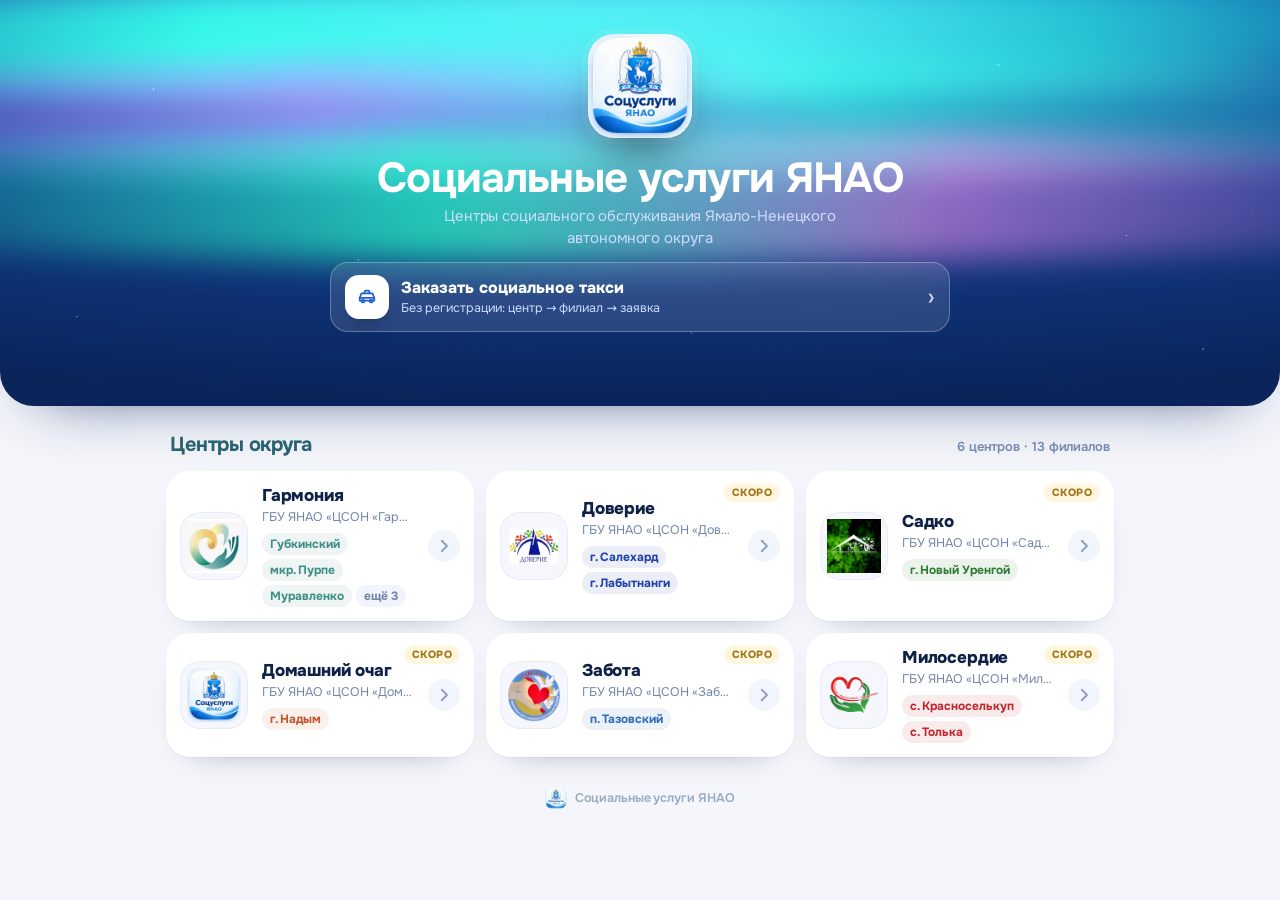
==== commit 6d4c61d1: "Add files via upload" ====
--- a/index.html
+++ b/index.html
@@ -2,7 +2,7 @@
 <html lang="ru" dir="ltr">
 <head>
 <meta charset="UTF-8">
-<meta name="viewport" content="width=device-width, initial-scale=1.0, maximum-scale=1.0, user-scalable=no, viewport-fit=cover">
+<meta name="viewport" content="width=device-width, initial-scale=1.0, viewport-fit=cover">
 <script>
 /* Облегчённый режим для слабых устройств и Android: отключает тяжёлые
    анимации/фильтры (источник лагов и мерцания), применяется до отрисовки. */
@@ -20,19 +20,19 @@
 <link rel="manifest" href="manifest.json">
 <meta name="apple-mobile-web-app-capable" content="yes">
 <meta name="apple-mobile-web-app-status-bar-style" content="default">
-<meta name="apple-mobile-web-app-title" content="Гармония">
-<link rel="icon" type="image/png" href="img/logo-icon.png">
-<link rel="apple-touch-icon" href="img/logo-icon.png">
-<title>Гармония — помощник ЦСОН</title>
+<meta name="apple-mobile-web-app-title" content="Соцуслуги ЯНАО">
+<link rel="icon" type="image/png" href="img/socuslugi-logo.png">
+<link rel="apple-touch-icon" href="img/socuslugi-logo.png">
+<title>Социальные услуги ЯНАО</title>
 <link rel="preload" href="fonts/onest-cyrillic-400-normal.woff2" as="font" type="font/woff2" crossorigin>
 <link rel="preload" href="fonts/onest-cyrillic-700-normal.woff2" as="font" type="font/woff2" crossorigin>
-<link rel="stylesheet" href="css/styles.css?v=20261001d">
-<link rel="stylesheet" href="css/enhance.css?v=20261001d">
-<link rel="stylesheet" href="css/it-theme.css?v=20261001d">
-<link rel="stylesheet" href="css/premium.css?v=20261001d">
-<link rel="stylesheet" href="css/ui.css?v=20261001d">
-<link rel="stylesheet" href="css/admin.css?v=20261001d">
-<link rel="stylesheet" href="css/desktop.css?v=20261001d">
+<link rel="stylesheet" href="css/styles.css?v=202610061500">
+<link rel="stylesheet" href="css/enhance.css?v=202610061500">
+<link rel="stylesheet" href="css/it-theme.css?v=202610061500">
+<link rel="stylesheet" href="css/premium.css?v=202610061500">
+<link rel="stylesheet" href="css/ui.css?v=202610061500">
+<link rel="stylesheet" href="css/socuslugi.css?v=202610061500">
+<link rel="stylesheet" href="css/desktop.css?v=202610061500">
 
 <!-- Leaflet больше не грузится в <head> (блокировал первую отрисовку).
      Карта маршрута такси подгружает его по требованию — см. ensureLeaflet(). -->
@@ -45,11 +45,12 @@
 <div class="app-splash" id="appSplash" aria-hidden="true">
   <div class="splash-core">
     <span class="splash-ring"></span>
-    <img src="img/logo-icon.png" alt="" class="splash-logo">
+    <img src="img/socuslugi-logo.png" alt="" class="splash-logo" id="splashLogo">
   </div>
-  <div class="splash-name">Гармония</div>
-  <div class="splash-sub">центр социального обслуживания</div>
+  <div class="splash-name" id="splashName">Социальные услуги ЯНАО</div>
+  <div class="splash-sub" id="splashSub">социальные услуги Ямала</div>
 </div>
+
 <div class="shell" id="shell" role="main">
   <div class="shell-blobs" aria-hidden="true"><i class="sb1"></i><i class="sb2"></i><i class="sb3"></i><i class="sb4"></i><i class="sb5"></i><i class="sb6"></i><i class="sb7"></i><i class="sb8"></i></div>
   <header class="hdr" id="appHdr" role="banner">
@@ -98,7 +99,7 @@
 
   <div class="search-bar gone" id="searchBar" role="search">
     <div class="search-wrap">
-      <span class="search-ico" aria-hidden="true">🔍</span>
+      <span class="search-ico" aria-hidden="true"><svg viewBox="0 0 24 24" width="18" height="18" fill="none" stroke="currentColor" stroke-width="1.8" stroke-linecap="round"><circle cx="11" cy="11" r="6.5"/><path d="M16 16l4.5 4.5"/></svg></span>
       <input class="search-inp" id="searchInp" type="search" placeholder="Поиск услуги…" aria-label="Поиск по услугам">
       <button class="search-clear gone" id="searchClear" onclick="clearSearch()" aria-label="Очистить поиск">✕</button>
     </div>
@@ -160,6 +161,7 @@
 
 <div class="toast" id="toast" role="status" aria-live="assertive"></div>
 <!-- Все скрипты собраны в js/bundle.js (см. build.py). defer — чтобы не блокировать отрисовку. -->
-<script defer src="js/bundle.js?v=20261001d"></script>
+<script src="config.js?v=202610061500"></script>
+<script defer src="js/bundle.js?v=202610061500"></script>
 </body>
 </html>
--- a/css/styles.css
+++ b/css/styles.css
@@ -1,37 +1,37 @@
-*{margin:0;padding:0;box-sizing:border-box;-webkit-tap-highlight-color:rgba(63,143,135,0.12);}
+*{margin:0;padding:0;box-sizing:border-box;-webkit-tap-highlight-color:rgba(var(--bpr-3f8f87, 63,143,135),0.12);}
 :root{
-  --teal-dark:#2B6570;--teal:#3F8F87;--teal-mid:#5BAA93;
-  --teal-light:#E1F1EC;--teal-xlight:#F0F7F4;--teal-bg:#F4F9F7;
-  --teal-glow:rgba(63,143,135,0.18);
+  --teal-dark:var(--bp-2b6570, #2b6570);--teal:var(--bp-3f8f87, #3f8f87);--teal-mid:var(--bp-5baa93, #5baa93);
+  --teal-light:var(--bp-e1f1ec, #e1f1ec);--teal-xlight:var(--bp-f0f7f4, #f0f7f4);--teal-bg:var(--bp-f4f9f7, #f4f9f7);
+  --teal-glow:rgba(var(--bpr-3f8f87, 63,143,135),0.18);
   --gold:#B07A00;--gold-mid:#D4920A;--gold-bright:#E8A020;
   --gold-light:#FEF3DC;--gold-glow:rgba(232,160,32,0.22);
-  --green:#239B56;--green-mid:#27AE60;--green-light:#E8F8EF;
+  --green:var(--bp-239b56, #239b56);--green-mid:var(--bp-27ae60, #27ae60);--green-light:var(--bp-e8f8ef, #e8f8ef);
   --red:#C0392B;--red-light:#FDECEA;
-  --text-primary:#2B6570;--text-secondary:#3D6F77;--text-tertiary:#5F8A8C;
-  --border:rgba(63,143,135,0.16);
+  --text-primary:var(--bp-2b6570, #2b6570);--text-secondary:var(--bp-3d6f77, #3d6f77);--text-tertiary:var(--bp-5f8a8c, #5f8a8c);
+  --border:rgba(var(--bpr-3f8f87, 63,143,135),0.16);
   --focus:#E8A020;
   --touch:48px;
   --r-sm:14px;--r-md:18px;--r-lg:22px;--r-xl:28px;--r-full:999px;
-  --shadow-sm:0 2px 8px rgba(63,143,135,0.07);
-  --shadow-md:0 6px 20px rgba(63,143,135,0.12);
-  --shadow-lg:0 16px 40px rgba(63,143,135,0.16);
+  --shadow-sm:0 2px 8px rgba(var(--bpr-3f8f87, 63,143,135),0.07);
+  --shadow-md:0 6px 20px rgba(var(--bpr-3f8f87, 63,143,135),0.12);
+  --shadow-lg:0 16px 40px rgba(var(--bpr-3f8f87, 63,143,135),0.16);
   --fz-xs:12px;--fz-sm:14px;--fz-base:16px;--fz-md:17px;--fz-lg:19px;--fz-xl:22px;
 }
 :focus-visible{outline:3px solid var(--focus);outline-offset:3px;border-radius:6px;}
 html,body{height:100%;overflow:hidden;overflow-x:hidden !important;-webkit-text-size-adjust:100%;touch-action:pan-y;}
-body{font-family:'Inter',sans-serif;font-size:var(--fz-base);background:linear-gradient(145deg,#0d3a3a,#1a5252 40%,#0e4040 70%,#182e2e);display:flex;align-items:center;justify-content:center;overflow-x:hidden !important;}
+body{font-family:'Inter',sans-serif;font-size:var(--fz-base);background:linear-gradient(145deg,var(--bp-0d3a3a, #0d3a3a),var(--bp-1a5252, #1a5252) 40%,var(--bp-0e4040, #0e4040) 70%,var(--bp-182e2e, #182e2e));display:flex;align-items:center;justify-content:center;overflow-x:hidden !important;}
 
 /* BLOOM */
 .bloom{position:fixed;border-radius:50%;filter:blur(80px);z-index:0;pointer-events:none;will-change:transform;}
-.bloom-1{width:480px;height:480px;background:rgba(63,143,135,0.25);top:-12%;left:-8%;animation:bf1 14s ease-in-out infinite;}
+.bloom-1{width:480px;height:480px;background:rgba(var(--bpr-3f8f87, 63,143,135),0.25);top:-12%;left:-8%;animation:bf1 14s ease-in-out infinite;}
 .bloom-2{width:380px;height:380px;background:rgba(232,160,32,0.18);bottom:-8%;right:-6%;animation:bf2 18s ease-in-out infinite;}
-.bloom-3{width:260px;height:260px;background:rgba(42,157,157,0.16);top:50%;left:58%;animation:bf3 22s ease-in-out infinite;}
+.bloom-3{width:260px;height:260px;background:rgba(var(--bpr-2a9d9d, 42,157,157),0.16);top:50%;left:58%;animation:bf3 22s ease-in-out infinite;}
 @keyframes bf1{0%,100%{transform:translate(0,0)scale(1);}50%{transform:translate(30px,-25px)scale(1.08);}}
 @keyframes bf2{0%,100%{transform:translate(0,0)scale(1);}50%{transform:translate(-25px,30px)scale(1.08);}}
 @keyframes bf3{0%,100%{transform:translate(0,0);}50%{transform:translate(-35px,18px);}}
 
 /* SHELL */
-.shell{width:100%;max-width:440px;height:100%;display:flex;flex-direction:column;overflow:hidden;overflow-x:hidden;background:linear-gradient(180deg,#fff 0%,var(--teal-bg) 100%);position:relative;z-index:1;box-shadow:0 0 0 1.5px rgba(255,255,255,0.35),0 40px 100px rgba(0,0,0,0.55),0 0 80px rgba(63,143,135,0.12);}
+.shell{width:100%;max-width:440px;height:100%;display:flex;flex-direction:column;overflow:hidden;overflow-x:hidden;background:linear-gradient(180deg,#fff 0%,var(--teal-bg) 100%);position:relative;z-index:1;box-shadow:0 0 0 1.5px rgba(255,255,255,0.35),0 40px 100px rgba(0,0,0,0.55),0 0 80px rgba(var(--bpr-3f8f87, 63,143,135),0.12);}
 @media(min-width:460px){.shell{height:96vh;max-height:900px;border-radius:36px;}}
 
 /* HEADER */
@@ -39,7 +39,7 @@
 .hdr-left{display:flex;align-items:center;gap:12px;}
 .hdr-logo{width:56px;height:56px;border-radius:16px;flex-shrink:0;background:#ffffff;display:flex;align-items:center;justify-content:center;border:none;overflow:hidden;box-shadow:0 3px 12px rgba(0,0,0,0.22);position:relative;touch-action:manipulation;-webkit-tap-highlight-color:transparent;user-select:none;-webkit-user-select:none;}
 .hdr-logo img{width:48px;height:48px;object-fit:contain;display:block;}
-@keyframes pulse{0%,100%{transform:scale(1);box-shadow:0 0 0 0 rgba(110,232,154,0.5);}50%{transform:scale(1.2);box-shadow:0 0 0 4px rgba(110,232,154,0);}}
+@keyframes pulse{0%,100%{transform:scale(1);box-shadow:0 0 0 0 rgba(var(--bpr-6ee89a, 110,232,154),0.5);}50%{transform:scale(1.2);box-shadow:0 0 0 4px rgba(var(--bpr-6ee89a, 110,232,154),0);}}
 .hdr-name{font-family:'Plus Jakarta Sans',sans-serif;font-weight:800;font-size:19px;color:#fff;letter-spacing:-0.3px;}
 .hdr-city{font-size:11.5px;color:rgba(255,255,255,0.75);margin-top:1px;font-weight:600;}
 .hdr-right{display:flex;align-items:center;gap:7px;}
@@ -93,16 +93,16 @@
 /* CHAT */
 .chat{flex:1;overflow-y:auto;overflow-x:hidden;padding:16px 14px 8px;display:flex;flex-direction:column;gap:12px;scroll-behavior:smooth;overscroll-behavior:contain;}
 .chat::-webkit-scrollbar{width:4px;}
-.chat::-webkit-scrollbar-thumb{background:rgba(63,143,135,0.2);border-radius:3px;}
+.chat::-webkit-scrollbar-thumb{background:rgba(var(--bpr-3f8f87, 63,143,135),0.2);border-radius:3px;}
 .msg-row{display:flex;width:100%;animation:msgIn 0.32s cubic-bezier(0.16,1,0.3,1) both;}
 .msg-row.bot{justify-content:flex-start;}
 .msg-row.usr{justify-content:flex-end;}
 .bubble{max-width:92%;padding:13px 17px;border-radius:22px;font-size:var(--fz-base);line-height:1.6;font-weight:500;word-break:break-word;}
-.bubble.bot{background:rgba(220,242,242,0.95);color:var(--text-primary);border-bottom-left-radius:5px;box-shadow:0 2px 8px var(--teal-glow);}
+.bubble.bot{background:rgba(var(--bpr-dcf2f2, 220,242,242),0.95);color:var(--text-primary);border-bottom-left-radius:5px;box-shadow:0 2px 8px var(--teal-glow);}
 .bubble.usr{background:linear-gradient(135deg,var(--teal),var(--teal-mid));color:#fff;border-bottom-right-radius:5px;box-shadow:0 5px 16px var(--teal-glow);}
 .bubble .note{font-size:13px;color:var(--text-tertiary);margin-top:6px;}
 @keyframes msgIn{from{opacity:0;transform:translateY(10px);}to{opacity:1;transform:translateY(0);}}
-.typing-bbl{background:rgba(220,242,242,0.95);padding:14px 18px;border-radius:22px;border-bottom-left-radius:5px;display:flex;gap:6px;align-items:center;}
+.typing-bbl{background:rgba(var(--bpr-dcf2f2, 220,242,242),0.95);padding:14px 18px;border-radius:22px;border-bottom-left-radius:5px;display:flex;gap:6px;align-items:center;}
 .dot{width:8px;height:8px;border-radius:50%;animation:bounce 1.4s infinite;}
 .dot:nth-child(1){background:var(--teal);}
 .dot:nth-child(2){background:var(--teal-mid);animation-delay:.22s;}
@@ -112,7 +112,7 @@
 /* ACTIONS */
 .actions{flex-shrink:0;padding:10px 12px 4px;background:rgba(255,255,255,0.99);border-top:1px solid var(--border);max-height:38vh;overflow-y:auto;overflow-x:hidden;overscroll-behavior:contain;position:relative;}
 .actions::-webkit-scrollbar{width:4px;}
-.actions::-webkit-scrollbar-thumb{background:rgba(63,143,135,0.12);border-radius:3px;}
+.actions::-webkit-scrollbar-thumb{background:rgba(var(--bpr-3f8f87, 63,143,135),0.12);border-radius:3px;}
 
 /* BOTTOM NAV */
 
@@ -122,7 +122,7 @@
 .cards{display:flex;flex-direction:row;gap:8px;overflow-x:auto;overflow-y:hidden;scroll-snap-type:x mandatory;padding:4px 12px 8px;margin:0 -12px;scrollbar-width:none;touch-action:pan-x;}
 .cards::-webkit-scrollbar{display:none;}
 .card{background:white;border-radius:var(--r-lg);padding:18px 13px;display:flex;flex-direction:column;align-items:center;text-align:center;gap:10px;cursor:pointer;transition:all 0.28s cubic-bezier(0.34,1.2,0.64,1);border:1.5px solid var(--border);min-height:110px;}
-.card:hover{transform:translateY(-5px);border-color:rgba(63,143,135,0.3);box-shadow:var(--shadow-lg);}
+.card:hover{transform:translateY(-5px);border-color:rgba(var(--bpr-3f8f87, 63,143,135),0.3);box-shadow:var(--shadow-lg);}
 .card:active{transform:translateY(-2px);}
 .card-ico{width:54px;height:54px;border-radius:27px;display:flex;align-items:center;justify-content:center;font-size:24px;flex-shrink:0;}
 
@@ -137,7 +137,7 @@
 
 .svc-list{max-height:32vh;overflow-y:auto;padding-right:2px;}
 .svc-list::-webkit-scrollbar{width:4px;}
-.svc-list::-webkit-scrollbar-thumb{background:rgba(63,143,135,0.18);border-radius:3px;}
+.svc-list::-webkit-scrollbar-thumb{background:rgba(var(--bpr-3f8f87, 63,143,135),0.18);border-radius:3px;}
 .svc-row{padding:12px 0;display:flex;align-items:center;justify-content:space-between;gap:10px;border-bottom:1px solid var(--border);animation:itemIn 0.28s ease both;}
 @keyframes itemIn{from{opacity:0;transform:translateX(-5px);}to{opacity:1;transform:translateX(0);}}
 .svc-name{font-size:14px;color:var(--text-primary);line-height:1.45;flex:1;font-weight:500;}
@@ -158,7 +158,7 @@
 .rating{display:flex;align-items:center;gap:3px;margin-top:5px;}
 .star{font-size:20px;cursor:pointer;transition:transform 0.15s;line-height:1;padding:4px;}
 .star.filled{color:#E8A020;}
-.star.empty{color:#C8DCDC;}
+.star.empty{color:var(--bp-c8dcdc, #c8dcdc);}
 .star:hover{transform:scale(1.25);}
 .r-val{font-size:12px;color:var(--text-secondary);margin-left:4px;font-weight:700;}
 
@@ -188,7 +188,7 @@
 
 /* ACTION BUTTONS */
 .act-btn{display:flex;width:100%;align-items:center;justify-content:center;gap:9px;border-radius:var(--r-lg);height:var(--touch);padding:0 18px;font-size:15px;font-weight:800;text-decoration:none;transition:all 0.2s;margin-top:9px;cursor:pointer;border:none;min-height:var(--touch);}
-.act-btn.green{background:linear-gradient(135deg,var(--green-mid),var(--green));color:#fff;box-shadow:0 4px 14px rgba(39,174,96,0.25);}
+.act-btn.green{background:linear-gradient(135deg,var(--green-mid),var(--green));color:#fff;box-shadow:0 4px 14px rgba(var(--bpr-27ae60, 39,174,96),0.25);}
 .act-btn.teal{background:linear-gradient(135deg,var(--teal),var(--teal-mid));color:#fff;box-shadow:0 4px 14px var(--teal-glow);}
 .act-btn.red{background:linear-gradient(135deg,#C0392B,#E74C3C);color:#fff;box-shadow:0 4px 14px rgba(192,57,43,0.25);}
 .act-btn.gold{background:linear-gradient(135deg,var(--gold-mid),var(--gold-bright));color:#fff;box-shadow:0 4px 14px var(--gold-glow);}
@@ -243,15 +243,15 @@
 .close-mo{width:100%;background:linear-gradient(135deg,var(--teal),var(--teal-mid));color:white;border:none;border-radius:var(--r-lg);height:var(--touch);font-weight:800;font-size:15px;cursor:pointer;margin-top:4px;}
 
 /* AUTH OVERLAY */
-.auth-ovl{position:fixed;inset:0;background:rgba(5,28,28,0.7);backdrop-filter:blur(22px);z-index:300;display:flex;align-items:center;justify-content:center;padding:18px;}
+.auth-ovl{position:fixed;inset:0;background:rgba(var(--bpr-051c1c, 5,28,28),0.7);backdrop-filter:blur(22px);z-index:300;display:flex;align-items:center;justify-content:center;padding:18px;}
 .auth-card{background:white;border-radius:34px;max-width:380px;width:100%;padding:30px 22px;text-align:center;box-shadow:0 40px 80px rgba(0,0,0,0.35);}
 /* FIX: auth logo — white circle, contain fit */
-.auth-logo-wrap{width:100px;height:100px;border-radius:24px;background:#fff;border:none;display:flex;align-items:center;justify-content:center;margin:0 auto 16px;box-shadow:0 4px 20px rgba(63,143,135,0.15);overflow:hidden;}
+.auth-logo-wrap{width:100px;height:100px;border-radius:24px;background:#fff;border:none;display:flex;align-items:center;justify-content:center;margin:0 auto 16px;box-shadow:0 4px 20px rgba(var(--bpr-3f8f87, 63,143,135),0.15);overflow:hidden;}
 .auth-logo-wrap img{width:90px;height:90px;object-fit:contain;display:block;}
 .org-name{font-size:11px;color:var(--text-tertiary);margin-bottom:4px;font-weight:700;text-transform:uppercase;letter-spacing:0.6px;}
 .auth-h{font-family:'Plus Jakarta Sans',sans-serif;font-size:23px;font-weight:800;color:var(--teal);margin-bottom:6px;}
 .auth-sub{color:var(--text-secondary);font-size:13px;margin-bottom:22px;line-height:1.5;}
-.auth-inp{width:100%;padding:13px 18px;border:2px solid #BDD8D8;border-radius:var(--r-full);font-size:16px;margin-bottom:10px;outline:none;font-family:inherit;transition:all 0.2s;color:var(--text-primary);}
+.auth-inp{width:100%;padding:13px 18px;border:2px solid var(--bp-bdd8d8, #bdd8d8);border-radius:var(--r-full);font-size:16px;margin-bottom:10px;outline:none;font-family:inherit;transition:all 0.2s;color:var(--text-primary);}
 .auth-inp:focus{border-color:var(--teal);box-shadow:0 0 0 3px var(--teal-glow);}
 .cb-row{display:flex;align-items:center;gap:10px;margin:14px 0;text-align:left;}
 .cb-row input[type="checkbox"]{width:22px;height:22px;cursor:pointer;accent-color:var(--teal);flex-shrink:0;}
@@ -316,7 +316,7 @@
 .city-ph p{font-size:13px;color:var(--text-secondary);margin-bottom:14px;line-height:1.5;}
 
 /* GO CART */
-.go-cart-btn{width:100%;background:linear-gradient(135deg,var(--green-mid),var(--green));color:white;border:none;border-radius:var(--r-lg);height:var(--touch);font-weight:800;font-size:14px;cursor:pointer;margin-top:12px;display:flex;align-items:center;justify-content:center;gap:8px;box-shadow:0 4px 14px rgba(39,174,96,0.25);}
+.go-cart-btn{width:100%;background:linear-gradient(135deg,var(--green-mid),var(--green));color:white;border:none;border-radius:var(--r-lg);height:var(--touch);font-weight:800;font-size:14px;cursor:pointer;margin-top:12px;display:flex;align-items:center;justify-content:center;gap:8px;box-shadow:0 4px 14px rgba(var(--bpr-27ae60, 39,174,96),0.25);}
 .go-cart-btn:hover{filter:brightness(1.07);}
 
 /* TICKET CARD */
@@ -333,9 +333,9 @@
 ═══════════════════════════════════════ */
 
 /* — Кнопки-карточки (обновлённый вид) — */
-.card{background:linear-gradient(180deg,#ffffff,#f8fcfc);border:1.5px solid var(--border);box-shadow:0 3px 12px rgba(63,143,135,0.08);}
-.card:hover{transform:translateY(-5px);border-color:var(--teal-mid);box-shadow:0 14px 32px rgba(63,143,135,0.18);}
-.card-ico{box-shadow:inset 0 0 0 1.5px rgba(255,255,255,0.65),0 4px 12px rgba(63,143,135,0.12);}
+.card{background:linear-gradient(180deg,#ffffff,var(--bp-f8fcfc, #f8fcfc));border:1.5px solid var(--border);box-shadow:0 3px 12px rgba(var(--bpr-3f8f87, 63,143,135),0.08);}
+.card:hover{transform:translateY(-5px);border-color:var(--teal-mid);box-shadow:0 14px 32px rgba(var(--bpr-3f8f87, 63,143,135),0.18);}
+.card-ico{box-shadow:inset 0 0 0 1.5px rgba(255,255,255,0.65),0 4px 12px rgba(var(--bpr-3f8f87, 63,143,135),0.12);}
 
 /* — Сворачиваемые секции меню — */
 .sec-title{display:flex;align-items:center;justify-content:space-between;width:100%;background:none;border:none;cursor:pointer;font-size:10px;font-weight:800;color:var(--text-tertiary);letter-spacing:1px;margin-bottom:4px;text-transform:uppercase;padding:4px 2px;font-family:inherit;border-radius:8px;}
@@ -361,7 +361,7 @@
 
 
 
-.asst-input-row{display:flex;gap:9px;align-items:center;background:#fff;border-radius:var(--r-full);padding:5px 5px 5px 18px;box-shadow:0 3px 14px rgba(0,0,0,.07);border:1.5px solid rgba(63,143,135,.1);transition:box-shadow .25s,border-color .25s;}
+.asst-input-row{display:flex;gap:9px;align-items:center;background:#fff;border-radius:var(--r-full);padding:5px 5px 5px 18px;box-shadow:0 3px 14px rgba(0,0,0,.07);border:1.5px solid rgba(var(--bpr-3f8f87, 63,143,135),.1);transition:box-shadow .25s,border-color .25s;}
 .asst-input-row:focus-within{border-color:var(--teal);box-shadow:0 4px 18px var(--teal-glow);}
 .asst-input{flex:1;border:none;padding:10px 0;font-size:16px;font-family:inherit;outline:none;background:transparent;color:var(--text-primary);min-height:40px;}
 .asst-input::placeholder{color:var(--text-tertiary);}
@@ -400,7 +400,7 @@
 ═══════════════════════════════════════ */
 
 /* — Звезда «избранное» — */
-.fav-btn{width:34px;height:34px;flex-shrink:0;border:none;background:none;cursor:pointer;font-size:20px;line-height:1;color:#CBD9D9;transition:transform 0.18s,color 0.18s;border-radius:50%;}
+.fav-btn{width:34px;height:34px;flex-shrink:0;border:none;background:none;cursor:pointer;font-size:20px;line-height:1;color:var(--bp-cbd9d9, #cbd9d9);transition:transform 0.18s,color 0.18s;border-radius:50%;}
 .fav-btn:hover{transform:scale(1.18);color:var(--gold-bright);}
 .fav-btn.on{color:var(--gold-bright);text-shadow:0 0 10px var(--gold-glow);}
 
@@ -420,7 +420,7 @@
 
 .h-act.danger{border-color:rgba(192,57,43,0.4);color:var(--red);}
 .h-act.danger:hover{background:var(--red);color:#fff;}
-.hist-empty{text-align:center;padding:16px;color:#8AA0A0;font-size:14px;line-height:1.6;}
+.hist-empty{text-align:center;padding:16px;color:var(--bp-8aa0a0, #8aa0a0);font-size:14px;line-height:1.6;}
 
 /* — Мероприятия — */
 
@@ -431,7 +431,7 @@
 /* ═══════════════════════════════════════
    АДМИНПАНЕЛЬ
 ═══════════════════════════════════════ */
-.admin-ovl{position:fixed;inset:0;background:rgba(10,40,40,0.55);backdrop-filter:blur(4px);display:flex;align-items:center;justify-content:center;z-index:1000;padding:14px;}
+.admin-ovl{position:fixed;inset:0;background:rgba(var(--bpr-0a2828, 10,40,40),0.55);backdrop-filter:blur(4px);display:flex;align-items:center;justify-content:center;z-index:1000;padding:14px;}
 .admin-card{background:#fff;border-radius:var(--r-xl);padding:22px;width:100%;max-width:380px;max-height:90vh;overflow-y:auto;box-shadow:var(--shadow-lg);}
 .admin-card.wide{max-width:440px;}
 .admin-card h3{font-family:'Plus Jakarta Sans',sans-serif;font-size:19px;color:var(--text-primary);margin-bottom:12px;}
@@ -440,7 +440,7 @@
 
 .admin-warn{background:var(--gold-light);color:var(--gold);border-left:3px solid var(--gold-bright);border-radius:var(--r-sm);padding:10px 12px;font-size:12px;line-height:1.5;margin:12px 0;font-weight:600;}
 .admin-lbl{display:block;font-size:12px;font-weight:700;color:var(--text-secondary);margin:10px 0 5px;}
-.admin-inp{width:100%;border:1.5px solid var(--border);border-radius:var(--r-sm);padding:11px 13px;font-size:16px;font-family:inherit;outline:none;color:#2B6570 !important;background:#fff;}
+.admin-inp{width:100%;border:1.5px solid var(--border);border-radius:var(--r-sm);padding:11px 13px;font-size:16px;font-family:inherit;outline:none;color:var(--bp-2b6570, #2b6570) !important;background:#fff;}
 .admin-inp:focus{border-color:var(--teal);}
 .admin-inp.tiny{width:74px;padding:11px 8px;}
 .admin-btn{width:100%;min-height:46px;border:none;border-radius:var(--r-md);background:linear-gradient(135deg,var(--teal),var(--teal-mid));color:#fff;font-size:15px;font-weight:800;cursor:pointer;margin-top:12px;font-family:inherit;transition:filter 0.18s,transform 0.18s;}
@@ -586,11 +586,11 @@
    v7: рейтинг, поздравления, онбординг, оператор
 ═══════════════════════════════════════ */
 
-/* — ⭐ Оценка услуг — */
-.rating-card{background:linear-gradient(135deg,#fff,#f0fafa);border:1.5px solid var(--border);border-radius:var(--r-lg);padding:18px;margin-top:12px;text-align:center;}
+/* —  Оценка услуг — */
+.rating-card{background:linear-gradient(135deg,#fff,var(--bp-f0fafa, #f0fafa));border:1.5px solid var(--border);border-radius:var(--r-lg);padding:18px;margin-top:12px;text-align:center;}
 .rating-title{font-weight:800;font-size:15px;color:var(--text-primary);margin-bottom:12px;}
 .rating-stars{display:flex;justify-content:center;gap:6px;margin-bottom:6px;}
-.star-btn{width:44px;height:44px;border:1.5px solid var(--border);border-radius:var(--r-md);background:#fff;font-size:24px;cursor:pointer;color:#CBD9D9;transition:all 0.15s;font-family:inherit;}
+.star-btn{width:44px;height:44px;border:1.5px solid var(--border);border-radius:var(--r-md);background:#fff;font-size:24px;cursor:pointer;color:var(--bp-cbd9d9, #cbd9d9);transition:all 0.15s;font-family:inherit;}
 .star-btn.lit{color:var(--gold-bright);border-color:var(--gold-bright);background:var(--gold-light);transform:scale(1.08);}
 .star-btn:hover{border-color:var(--gold-bright);transform:scale(1.1);}
 .rating-label{font-size:13px;font-weight:700;color:var(--gold);min-height:20px;margin-bottom:8px;}
@@ -602,12 +602,12 @@
 .rating-skip{width:100%;background:none;border:none;color:var(--text-tertiary);font-size:12px;cursor:pointer;margin-top:8px;font-family:inherit;}
 .rating-thanks{font-size:16px;font-weight:800;color:var(--teal);padding:20px 0;}
 
-/* — 🎄 Сезонные поздравления — */
+/* —  Сезонные поздравления — */
 .seasonal-card{display:flex;align-items:flex-start;gap:10px;background:linear-gradient(135deg,#fff9f0,#fff5e6);border:1.5px solid rgba(218,165,32,0.2);border-radius:var(--r-md);padding:14px;line-height:1.5;font-size:14px;color:var(--text-primary);}
 .seasonal-emoji{font-size:28px;flex-shrink:0;}
 
-/* — 📖 Онбординг — */
-.onb-ovl{position:fixed;inset:0;background:rgba(10,40,40,0.7);backdrop-filter:blur(6px);display:flex;align-items:center;justify-content:center;z-index:2000;padding:20px;}
+/* —  Онбординг — */
+.onb-ovl{position:fixed;inset:0;background:rgba(var(--bpr-0a2828, 10,40,40),0.7);backdrop-filter:blur(6px);display:flex;align-items:center;justify-content:center;z-index:2000;padding:20px;}
 .onb-card{background:#fff;border-radius:var(--r-xl);padding:32px 24px 24px;width:100%;max-width:360px;text-align:center;box-shadow:var(--shadow-lg);animation:slideUp 0.35s cubic-bezier(0.16,1,0.3,1);}
 .onb-emoji{font-size:38px;}
 .onb-title{font-family:'Plus Jakarta Sans',sans-serif;font-size:20px;font-weight:800;color:var(--text-primary);margin-bottom:8px;}
@@ -618,20 +618,20 @@
 .onb-dot.done{background:var(--teal-mid);opacity:.5;}
 .onb-progress{width:100%;height:3px;background:var(--border);border-radius:3px;overflow:hidden;margin-bottom:18px;}
 .onb-progress-fill{height:100%;background:linear-gradient(90deg,var(--teal),var(--gold-bright));border-radius:3px;transition:width .35s cubic-bezier(.16,1,.3,1);}
-.onb-emoji-badge{width:76px;height:76px;border-radius:22px;background:linear-gradient(135deg,var(--teal-xlight),#fff);display:flex;align-items:center;justify-content:center;margin:0 auto 14px;box-shadow:0 6px 18px rgba(63,143,135,.15);animation:onbBadgeIn .4s cubic-bezier(.34,1.4,.64,1);}
+.onb-emoji-badge{width:76px;height:76px;border-radius:22px;background:linear-gradient(135deg,var(--teal-xlight),#fff);display:flex;align-items:center;justify-content:center;margin:0 auto 14px;box-shadow:0 6px 18px rgba(var(--bpr-3f8f87, 63,143,135),.15);animation:onbBadgeIn .4s cubic-bezier(.34,1.4,.64,1);}
 @keyframes onbBadgeIn{0%{transform:scale(.6);opacity:0;}100%{transform:scale(1);opacity:1;}}
 .onb-btns{display:flex;gap:8px;}
 .onb-btn{flex:1;min-height:46px;border:none;border-radius:var(--r-md);background:linear-gradient(135deg,var(--teal),var(--teal-mid));color:#fff;font-weight:800;font-size:15px;cursor:pointer;font-family:inherit;transition:all 0.18s;}
 .onb-btn:hover{filter:brightness(1.06);transform:translateY(-1px);}
 .onb-btn.ghost{background:#fff;color:var(--teal);border:1.5px solid var(--teal);}
 
-/* — 💬 Каналы связи с оператором — */
+/* —  Каналы связи с оператором — */
 .chat-channels{display:flex;flex-direction:column;gap:9px;}
 .ch-card{display:flex;align-items:center;gap:13px;padding:14px 16px;border:1.5px solid var(--border);border-radius:var(--r-lg);background:#fff;text-decoration:none;color:var(--text-primary);transition:all 0.18s;cursor:pointer;}
 .ch-card:hover{transform:translateX(4px);box-shadow:var(--shadow-md);}
 .ch-icon{width:46px;height:46px;border-radius:14px;display:flex;align-items:center;justify-content:center;font-size:22px;flex-shrink:0;}
 .ch-phone .ch-icon{background:linear-gradient(135deg,var(--teal-xlight),var(--teal-light));}
-.ch-max .ch-icon{background:linear-gradient(135deg,#eaf6f6,#c5e8e8);}
+.ch-max .ch-icon{background:linear-gradient(135deg,var(--bp-eaf6f6, #eaf6f6),var(--bp-c5e8e8, #c5e8e8));}
 .ch-email .ch-icon{background:linear-gradient(135deg,var(--gold-light),#fbe2ae);}
 .ch-card:hover .ch-icon{transform:scale(1.08);}
 .ch-info{flex:1;min-width:0;}
@@ -834,11 +834,11 @@
 .skeleton.md{height:24px;width:60%;}
 
 /* 7. Градиентный фон чата */
-.chat{background:linear-gradient(180deg,rgba(248,252,252,0.5) 0%,rgba(234,244,244,0.3) 50%,rgba(248,252,252,0.6) 100%) !important;}
+.chat{background:linear-gradient(180deg,rgba(var(--bpr-f8fcfc, 248,252,252),0.5) 0%,rgba(var(--bpr-eaf4f4, 234,244,244),0.3) 50%,rgba(var(--bpr-f8fcfc, 248,252,252),0.6) 100%) !important;}
 
 
 /* 8. Стеклянная шапка (glassmorphism) */
-.hdr{background:linear-gradient(135deg,rgba(63,143,135,0.85),rgba(21,103,103,0.9)) !important;backdrop-filter:blur(20px) saturate(1.4);-webkit-backdrop-filter:blur(20px) saturate(1.4);border-bottom:1px solid rgba(255,255,255,0.1);}
+.hdr{background:linear-gradient(135deg,rgba(var(--bpr-3f8f87, 63,143,135),0.85),rgba(var(--bpr-156767, 21,103,103),0.9)) !important;backdrop-filter:blur(20px) saturate(1.4);-webkit-backdrop-filter:blur(20px) saturate(1.4);border-bottom:1px solid rgba(255,255,255,0.1);}
 
 
 /* 9. Закруглённые поля ввода (pill) */
@@ -863,12 +863,12 @@
    НИЖНЯЯ НАВИГАЦИЯ (5 вкладок) — ПОЛНЫЕ СТИЛИ
 ═══════════════════════════════════════ */
 .tab-bar{flex-shrink:0;display:flex;position:relative;background:#fff;border-top:1px solid rgba(0,0,0,.06);padding:6px 4px calc(6px + env(safe-area-inset-bottom));}
-.tb-pill{position:absolute;top:6px;left:0;height:52px;background:rgba(63,143,135,.08);border-radius:16px;transition:transform .32s cubic-bezier(.34,1.3,.64,1),width .32s cubic-bezier(.34,1.3,.64,1);pointer-events:none;z-index:0;}
+.tb-pill{position:absolute;top:6px;left:0;height:52px;background:rgba(var(--bpr-3f8f87, 63,143,135),.08);border-radius:16px;transition:transform .32s cubic-bezier(.34,1.3,.64,1),width .32s cubic-bezier(.34,1.3,.64,1);pointer-events:none;z-index:0;}
 .tb{position:relative;z-index:1;flex:1;display:flex;flex-direction:column;align-items:center;justify-content:center;gap:3px;padding:8px 4px 6px;background:none;border:none;cursor:pointer;font-family:inherit;font-size:10.5px;font-weight:600;color:#8896ab;transition:.2s;-webkit-tap-highlight-color:transparent;min-height:52px;}
 .tb svg{transition:.2s;flex-shrink:0;}
-.tb.active{color:#3F8F87;}
-.tb.active svg{stroke:#3F8F87;}
-.tb:hover{color:#3F8F87;}
+.tb.active{color:var(--bp-3f8f87, #3f8f87);}
+.tb.active svg{stroke:var(--bp-3f8f87, #3f8f87);}
+.tb:hover{color:var(--bp-3f8f87, #3f8f87);}
 .tb:active{opacity:.6;transform:scale(.95);}
 .tb-cart-wrap{position:relative;display:flex;align-items:center;justify-content:center;}
 .tb-badge{position:absolute;top:-6px;right:-9px;background:linear-gradient(135deg,#ef4444,#dc2626);color:#fff;font-size:9px;font-weight:800;min-width:16px;height:16px;border-radius:8px;display:flex;align-items:center;justify-content:center;border:2px solid #fff;padding:0 3px;line-height:1;animation:tbBadgePop .3s ease;}
@@ -890,14 +890,14 @@
 .pricelist h2{font-size:19px;font-weight:800;margin:0 0 14px;color:var(--text-primary);display:block;}
 
 .pl-search{width:100%;margin-bottom:14px;display:block;}
-.pl-search input{width:100%;box-sizing:border-box;padding:15px 18px;border:2px solid rgba(63,143,135,.14);border-radius:16px;font-size:16px;font-family:inherit;background:#fff;color:var(--text-primary);transition:.2s;}
-.pl-search input:focus{outline:none;border-color:#3F8F87;box-shadow:0 0 0 4px rgba(63,143,135,.12);}
+.pl-search input{width:100%;box-sizing:border-box;padding:15px 18px;border:2px solid rgba(var(--bpr-3f8f87, 63,143,135),.14);border-radius:16px;font-size:16px;font-family:inherit;background:#fff;color:var(--text-primary);transition:.2s;}
+.pl-search input:focus{outline:none;border-color:var(--bp-3f8f87, #3f8f87);box-shadow:0 0 0 4px rgba(var(--bpr-3f8f87, 63,143,135),.12);}
 .pl-search input::placeholder{color:#9aa5b1;}
 
 .pl-catlist{display:flex;flex-direction:column;gap:8px;}
 .pl-catlist.gone{display:none;}
 .pl-catcard{display:flex;align-items:center;gap:14px;width:100%;box-sizing:border-box;padding:16px;background:#fff;border:1.5px solid rgba(0,0,0,.06);border-radius:16px;cursor:pointer;font-family:inherit;text-align:left;transition:.2s;min-height:64px;}
-.pl-catcard:hover{border-color:#3F8F87;box-shadow:0 4px 16px rgba(63,143,135,.1);}
+.pl-catcard:hover{border-color:var(--bp-3f8f87, #3f8f87);box-shadow:0 4px 16px rgba(var(--bpr-3f8f87, 63,143,135),.1);}
 .pl-catcard:active{transform:scale(.98);}
 .pl-catcard-ico{font-size:22px;flex-shrink:0;width:44px;height:44px;border-radius:13px;display:flex;align-items:center;justify-content:center;text-align:center;box-shadow:0 3px 8px rgba(0,0,0,.12);}
 .pl-catcard-txt{flex:1;min-width:0;display:flex;flex-direction:column;gap:3px;}
@@ -907,8 +907,8 @@
 
 .pl-catdetail{width:100%;box-sizing:border-box;}
 .pl-catdetail.gone{display:none;}
-.pl-back{display:inline-flex;align-items:center;gap:6px;padding:11px 18px;margin-bottom:12px;background:rgba(63,143,135,.07);border:1.5px solid rgba(63,143,135,.15);border-radius:14px;font-size:14px;font-weight:700;color:#3F8F87;cursor:pointer;font-family:inherit;transition:.2s;}
-.pl-back:hover{background:#3F8F87;color:#fff;}
+.pl-back{display:inline-flex;align-items:center;gap:6px;padding:11px 18px;margin-bottom:12px;background:rgba(var(--bpr-3f8f87, 63,143,135),.07);border:1.5px solid rgba(var(--bpr-3f8f87, 63,143,135),.15);border-radius:14px;font-size:14px;font-weight:700;color:var(--bp-3f8f87, #3f8f87);cursor:pointer;font-family:inherit;transition:.2s;}
+.pl-back:hover{background:var(--bp-3f8f87, #3f8f87);color:#fff;}
 
 .pl-sec-t{font-size:16px;font-weight:800;color:var(--text-primary) !important;margin:6px 0 12px 2px;display:block;line-height:1.4;}
 
@@ -917,15 +917,15 @@
 .pl-empty{text-align:center;padding:30px 20px;color:var(--text-tertiary);font-size:14px;background:#fff;border-radius:16px;border:1.5px dashed rgba(0,0,0,.08);}
 
 .pl-row{display:flex;align-items:center;gap:12px;padding:15px;background:#fff;border:1.5px solid rgba(0,0,0,.06);border-radius:16px;margin-bottom:8px;width:100%;box-sizing:border-box;min-height:64px;}
-.pl-row:hover{border-color:rgba(63,143,135,.2);box-shadow:0 2px 10px rgba(0,0,0,.05);}
+.pl-row:hover{border-color:rgba(var(--bpr-3f8f87, 63,143,135),.2);box-shadow:0 2px 10px rgba(0,0,0,.05);}
 .pl-name{font-size:15px !important;font-weight:600 !important;color:#1a1a2e !important;flex:1 1 auto;line-height:1.5;min-width:0;display:block !important;opacity:1 !important;visibility:visible !important;white-space:normal;word-break:break-word;}
 .pl-right{flex-shrink:0;text-align:right;display:flex;flex-direction:column;align-items:flex-end;gap:3px;}
-.pl-price{font-size:17px;font-weight:800;color:#3F8F87;white-space:nowrap;display:block;}
-.pl-save{font-size:11.5px;color:#10b981;font-weight:700;white-space:nowrap;display:block;}
-.pl-add{width:46px;height:46px;border-radius:14px;border:none;background:linear-gradient(135deg,#3F8F87,#22a5a5);color:#fff;font-size:24px;font-weight:700;cursor:pointer;flex-shrink:0;transition:.15s;display:flex;align-items:center;justify-content:center;line-height:1;}
-.pl-add:hover{transform:scale(1.1);box-shadow:0 4px 16px rgba(63,143,135,.35);}
+.pl-price{font-size:17px;font-weight:800;color:var(--bp-3f8f87, #3f8f87);white-space:nowrap;display:block;}
+.pl-save{font-size:11.5px;color:var(--bp-10b981, #10b981);font-weight:700;white-space:nowrap;display:block;}
+.pl-add{width:46px;height:46px;border-radius:14px;border:none;background:linear-gradient(135deg,var(--bp-3f8f87, #3f8f87),var(--bp-22a5a5, #22a5a5));color:#fff;font-size:24px;font-weight:700;cursor:pointer;flex-shrink:0;transition:.15s;display:flex;align-items:center;justify-content:center;line-height:1;}
+.pl-add:hover{transform:scale(1.1);box-shadow:0 4px 16px rgba(var(--bpr-3f8f87, 63,143,135),.35);}
 .pl-add:active{transform:scale(.9);}
-.pl-add.has-qty{background:linear-gradient(135deg,#10b981,#059669);font-size:17px;font-weight:800;}
+.pl-add.has-qty{background:linear-gradient(135deg,var(--bp-10b981, #10b981),var(--bp-059669, #059669));font-size:17px;font-weight:800;}
 
 
 
@@ -954,9 +954,9 @@
 /* ═══ ГЛАВНАЯ: ПРИВЕТСТВИЕ + НОВОСТИ ═══ */
 .greet-anim{
   position:relative;border-radius:26px;padding:34px 26px;color:#fff;overflow:hidden;margin-bottom:16px;min-height:194px;
-  background:linear-gradient(155deg,#24555E 0%,var(--teal) 45%,var(--teal-mid) 100%);
+  background:linear-gradient(155deg,var(--bp-24555e, #24555e) 0%,var(--teal) 45%,var(--teal-mid) 100%);
   display:flex;align-items:center;gap:20px;
-  box-shadow:0 18px 42px rgba(43,101,112,.34),0 2px 0 rgba(255,255,255,.08) inset,0 -1px 0 rgba(0,0,0,.18) inset;
+  box-shadow:0 18px 42px rgba(var(--bpr-2b6570, 43,101,112),.34),0 2px 0 rgba(255,255,255,.08) inset,0 -1px 0 rgba(0,0,0,.18) inset;
   border:1px solid rgba(255,255,255,.10);
   animation:gaCardIn .6s cubic-bezier(.16,1,.3,1) both;
 }
@@ -965,9 +965,9 @@
 /* Живые переливающиеся пятна в фирменных цветах — без точек и «палочек» */
 .ga-blob-field{position:absolute;inset:0;pointer-events:none;overflow:hidden;border-radius:26px;}
 .ga-blob{position:absolute;filter:blur(15px);will-change:transform,border-radius;}
-.ga-blob-1{width:42%;height:42%;top:-6%;left:-6%;background:radial-gradient(circle at 32% 32%,#7ff5d8,#3F8F87 68%);opacity:.85;animation:blobDrift1 15s ease-in-out infinite,blobMorph1 9s ease-in-out infinite;}
+.ga-blob-1{width:42%;height:42%;top:-6%;left:-6%;background:radial-gradient(circle at 32% 32%,var(--bp-7ff5d8, #7ff5d8),var(--bp-3f8f87, #3f8f87) 68%);opacity:.85;animation:blobDrift1 15s ease-in-out infinite,blobMorph1 9s ease-in-out infinite;}
 .ga-blob-2{width:34%;height:34%;top:34%;left:62%;background:radial-gradient(circle at 32% 32%,#F0C24B,#B07A00 70%);opacity:.55;animation:blobDrift2 18s ease-in-out infinite,blobMorph2 11s ease-in-out infinite;}
-.ga-blob-3{width:38%;height:38%;top:52%;left:10%;background:radial-gradient(circle at 32% 32%,#a8f5e0,#147575 68%);opacity:.7;animation:blobDrift3 13s ease-in-out infinite,blobMorph3 8s ease-in-out infinite;}
+.ga-blob-3{width:38%;height:38%;top:52%;left:10%;background:radial-gradient(circle at 32% 32%,var(--bp-a8f5e0, #a8f5e0),var(--bp-147575, #147575) 68%);opacity:.7;animation:blobDrift3 13s ease-in-out infinite,blobMorph3 8s ease-in-out infinite;}
 .ga-blob-4{width:24%;height:24%;top:-8%;left:58%;background:radial-gradient(circle at 32% 32%,#ffe8b8,#e0a83c 68%);opacity:.5;animation:blobDrift4 16s ease-in-out infinite,blobMorph1 10s ease-in-out infinite reverse;}
 @keyframes blobDrift1{0%,100%{transform:translate3d(0,0,0) scale(1);}25%{transform:translate3d(8%,10%,0) scale(1.15);}50%{transform:translate3d(-4%,16%,0) scale(.9);}75%{transform:translate3d(6%,4%,0) scale(1.05);}}
 @keyframes blobDrift2{0%,100%{transform:translate3d(0,0,0) scale(1);}30%{transform:translate3d(-14%,-8%,0) scale(1.2);}60%{transform:translate3d(-6%,10%,0) scale(.85);}}
@@ -1004,11 +1004,11 @@
 .news-card{background:#fff;border:1px solid rgba(0,0,0,.04);border-radius:16px;padding:16px;transition:.2s;box-shadow:0 1px 4px rgba(0,0,0,.02);}
 .news-card:hover{box-shadow:0 4px 14px rgba(0,0,0,.05);}
 
-.news-tag{font-size:10px;font-weight:800;text-transform:uppercase;letter-spacing:.5px;color:#3F8F87;background:rgba(63,143,135,.08);padding:4px 10px;border-radius:8px;}
+.news-tag{font-size:10px;font-weight:800;text-transform:uppercase;letter-spacing:.5px;color:var(--bp-3f8f87, #3f8f87);background:rgba(var(--bpr-3f8f87, 63,143,135),.08);padding:4px 10px;border-radius:8px;}
 
 .news-title{font-size:15px;font-weight:800;color:var(--text-primary);margin-bottom:6px;line-height:1.35;}
 .news-text{font-size:13px;color:var(--text-secondary);line-height:1.55;}
-.news-empty{text-align:center;padding:36px 20px;background:#fff;border-radius:18px;border:1.5px dashed rgba(63,143,135,.15);display:flex;flex-direction:column;align-items:center;gap:6px;}
+.news-empty{text-align:center;padding:36px 20px;background:#fff;border-radius:18px;border:1.5px dashed rgba(var(--bpr-3f8f87, 63,143,135),.15);display:flex;flex-direction:column;align-items:center;gap:6px;}
 .ne-ico{font-size:36px;opacity:.5;margin-bottom:4px;}
 .news-empty b{font-size:15px;color:var(--text-primary);}
 .news-empty span{font-size:12.5px;color:var(--text-tertiary);}
@@ -1069,7 +1069,7 @@
 .ord-filters{display:flex;gap:6px;padding:12px 16px;flex-shrink:0;background:#fff;border-bottom:1px solid rgba(0,0,0,.04);}
 .of-btn{flex:1;padding:9px 4px;border:1.5px solid rgba(0,0,0,.06);border-radius:12px;background:#fff;font-size:12.5px;font-weight:700;color:var(--text-secondary);cursor:pointer;font-family:inherit;transition:.2s;text-align:center;}
 .of-btn.active{background:linear-gradient(135deg,var(--teal),var(--teal-mid));color:#fff;border-color:transparent;box-shadow:0 3px 10px var(--teal-glow);}
-.of-btn:hover:not(.active){background:rgba(63,143,135,.05);border-color:rgba(63,143,135,.2);}
+.of-btn:hover:not(.active){background:rgba(var(--bpr-3f8f87, 63,143,135),.05);border-color:rgba(var(--bpr-3f8f87, 63,143,135),.2);}
 
 .ord-body{flex:1;overflow-y:auto;overflow-x:hidden;padding:14px 16px;overscroll-behavior:contain;}
 
@@ -1088,7 +1088,7 @@
 .ord-card-date{font-size:11.5px;color:var(--text-tertiary);margin-top:1px;}
 
 .ord-card-body{padding:10px 12px;background:rgba(0,0,0,.02);border-radius:12px;margin-bottom:10px;}
-.ord-card-sum{font-size:17px;font-weight:800;color:#3F8F87;margin-bottom:4px;}
+.ord-card-sum{font-size:17px;font-weight:800;color:var(--bp-3f8f87, #3f8f87);margin-bottom:4px;}
 .ord-card-spec{font-size:13px;font-weight:700;color:var(--text-primary);margin-bottom:4px;}
 .ord-card-detail{font-size:12.5px;color:var(--text-secondary);line-height:1.6;}
 .ord-item-line{display:flex;justify-content:space-between;gap:8px;padding:4px 0;border-bottom:1px dashed rgba(0,0,0,.06);}
@@ -1096,8 +1096,8 @@
 .ord-item-qty{flex-shrink:0;font-weight:700;color:var(--teal);white-space:nowrap;}
 
 .ord-card-actions{display:flex;gap:6px;}
-.ord-act{flex:1;padding:9px 6px;border:1.5px solid rgba(63,143,135,.15);border-radius:11px;background:rgba(63,143,135,.04);font-size:12px;font-weight:700;color:#3F8F87;cursor:pointer;font-family:inherit;transition:.2s;}
-.ord-act:hover{background:#3F8F87;color:#fff;}
+.ord-act{flex:1;padding:9px 6px;border:1.5px solid rgba(var(--bpr-3f8f87, 63,143,135),.15);border-radius:11px;background:rgba(var(--bpr-3f8f87, 63,143,135),.04);font-size:12px;font-weight:700;color:var(--bp-3f8f87, #3f8f87);cursor:pointer;font-family:inherit;transition:.2s;}
+.ord-act:hover{background:var(--bp-3f8f87, #3f8f87);color:#fff;}
 .ord-act.danger{border-color:rgba(239,68,68,.15);background:rgba(239,68,68,.04);color:#ef4444;}
 .ord-act.danger:hover{background:#ef4444;color:#fff;}
 .ord-act.confirm{background:#ef4444;color:#fff;border-color:#ef4444;}
@@ -1163,8 +1163,8 @@
 .prof-chip span{font-size:9.5px;font-weight:600;color:var(--text-tertiary);}
 
 /* Плашка-приглашение заполнить анкету */
-.prof-nudge{display:flex;align-items:center;gap:12px;width:calc(100% - 28px);margin:14px 14px 0;padding:13px 14px;background:linear-gradient(135deg,var(--teal-xlight),#fff);border:1.5px solid rgba(63,143,135,.18);border-radius:16px;cursor:pointer;font-family:inherit;text-align:left;transition:.2s;}
-.prof-nudge:hover{box-shadow:0 4px 14px rgba(63,143,135,.12);}
+.prof-nudge{display:flex;align-items:center;gap:12px;width:calc(100% - 28px);margin:14px 14px 0;padding:13px 14px;background:linear-gradient(135deg,var(--teal-xlight),#fff);border:1.5px solid rgba(var(--bpr-3f8f87, 63,143,135),.18);border-radius:16px;cursor:pointer;font-family:inherit;text-align:left;transition:.2s;}
+.prof-nudge:hover{box-shadow:0 4px 14px rgba(var(--bpr-3f8f87, 63,143,135),.12);}
 .prof-nudge-ico{font-size:22px;flex-shrink:0;}
 .prof-nudge-txt{flex:1;display:flex;flex-direction:column;gap:2px;}
 .prof-nudge-txt b{font-size:12.5px;color:var(--text-primary);}
@@ -1175,8 +1175,8 @@
 .prof-nav-list{margin:16px 14px 0;background:#fff;border-radius:16px;box-shadow:0 2px 10px rgba(0,0,0,.04);overflow:hidden;}
 .prof-nav-row{display:flex;align-items:center;gap:12px;width:100%;padding:13px 14px;background:none;border:none;border-bottom:1px solid rgba(0,0,0,.05);cursor:pointer;font-family:inherit;text-align:left;transition:.15s;}
 .prof-nav-row:last-child{border-bottom:none;}
-.prof-nav-row:hover{background:rgba(63,143,135,.04);}
-.prof-nav-row:active{background:rgba(63,143,135,.08);}
+.prof-nav-row:hover{background:rgba(var(--bpr-3f8f87, 63,143,135),.04);}
+.prof-nav-row:active{background:rgba(var(--bpr-3f8f87, 63,143,135),.08);}
 .prof-nav-ico{width:36px;height:36px;border-radius:11px;display:flex;align-items:center;justify-content:center;font-size:16px;flex-shrink:0;color:#fff;}
 .prof-nav-txt{flex:1;min-width:0;display:flex;flex-direction:column;gap:1px;}
 .prof-nav-txt b{font-size:13.5px;color:var(--text-primary);font-weight:700;}
@@ -1244,7 +1244,7 @@
 
 .bk-spec-list{display:flex;flex-direction:column;gap:6px;}
 .bk-spec-card{display:flex;align-items:center;gap:12px;width:100%;box-sizing:border-box;padding:12px 14px;border:1.5px solid rgba(0,0,0,.06);border-radius:14px;background:#fff;cursor:pointer;transition:.2s;text-align:left;}
-.bk-spec-card:hover{border-color:rgba(63,143,135,.25);}
+.bk-spec-card:hover{border-color:rgba(var(--bpr-3f8f87, 63,143,135),.25);}
 .bk-spec-card.sel{background:linear-gradient(135deg,var(--teal-xlight),#fff);border-color:var(--teal);box-shadow:0 3px 10px var(--teal-glow);}
 .bk-spec-ava{width:40px;height:40px;border-radius:12px;background:linear-gradient(135deg,var(--teal-light),var(--teal));color:#fff;display:flex;align-items:center;justify-content:center;font-size:14px;font-weight:800;flex-shrink:0;}
 .bk-spec-txt{display:flex;flex-direction:column;gap:1px;min-width:0;}
@@ -1254,7 +1254,7 @@
 .bk-days-scroll{display:flex;gap:6px;overflow-x:auto;overflow-y:hidden;padding:2px 2px 10px;scrollbar-width:none;touch-action:pan-x;}
 .bk-days-scroll::-webkit-scrollbar{display:none;}
 .bk-day-chip{flex-shrink:0;width:56px;display:flex;flex-direction:column;align-items:center;gap:2px;padding:10px 6px;border:1.5px solid rgba(0,0,0,.06);border-radius:14px;background:#fff;cursor:pointer;transition:.2s;font-family:inherit;}
-.bk-day-chip:hover{border-color:rgba(63,143,135,.25);}
+.bk-day-chip:hover{border-color:rgba(var(--bpr-3f8f87, 63,143,135),.25);}
 .bk-day-chip.sel{background:linear-gradient(135deg,var(--teal),var(--teal-mid));border-color:transparent;box-shadow:0 4px 14px var(--teal-glow);}
 .bk-day-name{font-size:10px;font-weight:700;color:var(--text-tertiary);text-transform:uppercase;}
 .bk-day-chip.sel .bk-day-name{color:rgba(255,255,255,.8);}
@@ -1266,9 +1266,9 @@
 .bk-time-wrap{width:100%;box-sizing:border-box;}
 .bk-comment-wrap{margin-top:16px;}
 
-.bk-summary{margin-top:18px;padding:16px;background:linear-gradient(135deg,var(--teal-xlight),#fff);border:1.5px solid rgba(63,143,135,.15);border-radius:16px;}
+.bk-summary{margin-top:18px;padding:16px;background:linear-gradient(135deg,var(--teal-xlight),#fff);border:1.5px solid rgba(var(--bpr-3f8f87, 63,143,135),.15);border-radius:16px;}
 .bk-sum-title{font-size:14px;font-weight:800;color:var(--teal-dark);margin-bottom:10px;}
-.bk-sum-row{display:flex;justify-content:space-between;align-items:center;padding:7px 0;border-bottom:1px solid rgba(63,143,135,.08);font-size:13px;}
+.bk-sum-row{display:flex;justify-content:space-between;align-items:center;padding:7px 0;border-bottom:1px solid rgba(var(--bpr-3f8f87, 63,143,135),.08);font-size:13px;}
 .bk-sum-row:last-of-type{border-bottom:none;}
 .bk-sum-row span{color:var(--text-tertiary);}
 .bk-sum-row b{color:var(--text-primary);text-align:right;max-width:60%;}
@@ -1293,12 +1293,12 @@
 
 .fb-stars-big{display:flex;justify-content:space-between;gap:6px;background:#fff;border:1.5px solid rgba(0,0,0,.06);border-radius:16px;padding:14px 10px;}
 .fb-star-big{flex:1;background:none;border:none;font-size:30px;cursor:pointer;transition:.2s;border-radius:12px;padding:6px 2px;opacity:.4;filter:grayscale(1);}
-.fb-star-big.sel{opacity:1;filter:grayscale(0);transform:scale(1.12);background:rgba(63,143,135,.06);}
+.fb-star-big.sel{opacity:1;filter:grayscale(0);transform:scale(1.12);background:rgba(var(--bpr-3f8f87, 63,143,135),.06);}
 .fb-star-big:hover{opacity:.8;}
 
 .fb-tag-grid{display:flex;flex-wrap:wrap;gap:7px;}
 .fb-tag-chip{padding:9px 14px;border:1.5px solid rgba(0,0,0,.08);border-radius:20px;background:#fff;font-size:12.5px;font-weight:600;color:var(--text-secondary);cursor:pointer;transition:.2s;font-family:inherit;}
-.fb-tag-chip:hover{border-color:rgba(63,143,135,.25);}
+.fb-tag-chip:hover{border-color:rgba(var(--bpr-3f8f87, 63,143,135),.25);}
 .fb-tag-chip.sel{background:linear-gradient(135deg,var(--teal),var(--teal-mid));color:#fff;border-color:transparent;box-shadow:0 3px 10px var(--teal-glow);}
 
 .fb-send-big{width:100%;margin-top:20px;padding:15px;border:none;border-radius:16px;background:linear-gradient(135deg,var(--teal),var(--teal-mid));color:#fff;font-size:15px;font-weight:800;cursor:pointer;transition:.2s;box-shadow:0 4px 16px var(--teal-glow);}
@@ -1313,11 +1313,11 @@
 
 /* Статистика в админпанели */
 .stat-cards{display:grid;grid-template-columns:repeat(3,1fr);gap:8px;margin:8px 0;}
-.stat-c{background:rgba(63,143,135,.04);border:1px solid rgba(63,143,135,.08);border-radius:14px;padding:14px 8px;text-align:center;}
+.stat-c{background:rgba(var(--bpr-3f8f87, 63,143,135),.04);border:1px solid rgba(var(--bpr-3f8f87, 63,143,135),.08);border-radius:14px;padding:14px 8px;text-align:center;}
 .stat-v{font-size:22px;font-weight:800;color:var(--teal);}
 .stat-l{font-size:11px;color:var(--text-tertiary);font-weight:600;margin-top:2px;}
 .stat-tbl{width:100%;border-collapse:collapse;font-size:11px;margin-top:4px;}
-.stat-tbl th{background:rgba(63,143,135,.06);padding:6px 4px;font-weight:700;color:var(--teal);text-align:center;border:1px solid rgba(0,0,0,.04);}
+.stat-tbl th{background:rgba(var(--bpr-3f8f87, 63,143,135),.06);padding:6px 4px;font-weight:700;color:var(--teal);text-align:center;border:1px solid rgba(0,0,0,.04);}
 .stat-tbl td{padding:5px 4px;text-align:center;border:1px solid rgba(0,0,0,.04);color:var(--text-secondary);}
 
 
@@ -1345,10 +1345,10 @@
 
 .adm-tabs{flex-shrink:0;display:flex;overflow-x:auto;gap:4px;padding:8px 12px;background:#fff;border-bottom:1px solid rgba(0,0,0,.05);scrollbar-width:none;}
 .adm-tabs::-webkit-scrollbar{display:none;}
-.adm-tab{flex-shrink:0;display:flex;align-items:center;gap:6px;padding:9px 14px;border:none;border-radius:20px;background:rgba(63,143,135,.04);color:var(--text-secondary);font-size:12.5px;font-weight:700;cursor:pointer;font-family:inherit;transition:.2s;}
+.adm-tab{flex-shrink:0;display:flex;align-items:center;gap:6px;padding:9px 14px;border:none;border-radius:20px;background:rgba(var(--bpr-3f8f87, 63,143,135),.04);color:var(--text-secondary);font-size:12.5px;font-weight:700;cursor:pointer;font-family:inherit;transition:.2s;}
 .adm-tab-ico{font-size:14px;}
 .adm-tab.active{background:linear-gradient(135deg,var(--teal),var(--teal-mid));color:#fff;box-shadow:0 3px 10px var(--teal-glow);}
-.adm-tab:hover:not(.active){background:rgba(63,143,135,.09);}
+.adm-tab:hover:not(.active){background:rgba(var(--bpr-3f8f87, 63,143,135),.09);}
 
 .adm-body{flex:1;overflow-y:auto;overflow-x:hidden;padding:16px;overscroll-behavior:contain;}
 
@@ -1366,7 +1366,7 @@
 .ov-card-top{display:flex;justify-content:space-between;align-items:center;margin-bottom:10px;}
 .ov-card-top b{font-size:15px;color:var(--text-primary);}
 .ov-badge{font-size:10px;font-weight:800;padding:4px 10px;border-radius:8px;text-transform:uppercase;letter-spacing:.3px;}
-.ov-badge.on{background:rgba(16,185,129,.1);color:#059669;}
+.ov-badge.on{background:rgba(var(--bpr-10b981, 16,185,129),.1);color:var(--bp-059669, #059669);}
 .ov-badge.off{background:rgba(239,68,68,.08);color:#dc2626;}
 .ov-stats-row{display:flex;gap:14px;}
 .ov-stat{flex:1;text-align:center;}
@@ -1376,7 +1376,7 @@
 /* ═══ Секции и поиск ═══ */
 .adm-section-title{font-size:15px;font-weight:800;color:var(--text-primary);margin-bottom:10px;}
 .adm-subsection-title{font-size:13px;font-weight:800;color:var(--text-secondary);margin:14px 0 8px;}
-.adm-hint{font-size:12px;color:var(--text-tertiary);background:rgba(63,143,135,.04);border-radius:10px;padding:8px 12px;margin-bottom:12px;line-height:1.5;}
+.adm-hint{font-size:12px;color:var(--text-tertiary);background:rgba(var(--bpr-3f8f87, 63,143,135),.04);border-radius:10px;padding:8px 12px;margin-bottom:12px;line-height:1.5;}
 .adm-empty-state{text-align:center;padding:28px 16px;color:var(--text-tertiary);font-size:13px;background:#fff;border-radius:14px;border:1.5px dashed rgba(0,0,0,.08);margin-bottom:12px;}
 .adm-search-wrap{margin-bottom:12px;}
 .adm-search-inp{width:100%;box-sizing:border-box;padding:12px 16px;border:1.5px solid var(--border);border-radius:14px;font-size:16px;font-family:inherit;background:#fff;color:var(--text-primary);}
@@ -1384,10 +1384,10 @@
 
 /* ═══ Сворачиваемые карточки категорий/отделений ═══ */
 .adm-cat-card{background:#fff;border:1.5px solid rgba(0,0,0,.05);border-radius:14px;margin-bottom:8px;overflow:hidden;}
-.adm-cat-head{display:flex;align-items:center;gap:8px;padding:10px 12px;cursor:pointer;background:rgba(63,143,135,.02);}
+.adm-cat-head{display:flex;align-items:center;gap:8px;padding:10px 12px;cursor:pointer;background:rgba(var(--bpr-3f8f87, 63,143,135),.02);}
 .adm-cat-chevron{font-size:12px;color:var(--text-tertiary);width:14px;flex-shrink:0;}
 .adm-dept-name{flex:1;font-size:13.5px;font-weight:700;color:var(--text-primary);}
-.adm-cat-count{flex-shrink:0;font-size:11px;font-weight:800;color:var(--teal);background:rgba(63,143,135,.08);padding:3px 9px;border-radius:8px;}
+.adm-cat-count{flex-shrink:0;font-size:11px;font-weight:800;color:var(--teal);background:rgba(var(--bpr-3f8f87, 63,143,135),.08);padding:3px 9px;border-radius:8px;}
 .adm-cat-items{padding:10px 12px;display:flex;flex-direction:column;gap:6px;}
 
 .admin-inp.tiny-ico{width:52px;flex-shrink:0;text-align:center;padding:9px 4px;}
@@ -1395,7 +1395,7 @@
 .admin-inp.price{width:64px;flex-shrink:0;padding:9px 8px;}
 .adm-item-row{display:flex;gap:6px;align-items:center;}
 
-.adm-staff-card{background:rgba(63,143,135,.02);border-radius:12px;padding:10px;margin-bottom:6px;display:flex;flex-direction:column;gap:6px;}
+.adm-staff-card{background:rgba(var(--bpr-3f8f87, 63,143,135),.02);border-radius:12px;padding:10px;margin-bottom:6px;display:flex;flex-direction:column;gap:6px;}
 .adm-staff-row2{display:flex;gap:6px;align-items:center;}
 
 .adm-del{width:34px;height:34px;flex-shrink:0;border-radius:10px;border:1.5px solid rgba(239,68,68,.15);background:rgba(239,68,68,.04);color:#ef4444;font-size:13px;cursor:pointer;display:flex;align-items:center;justify-content:center;}
@@ -1461,7 +1461,7 @@
 
 
 /* Фото бота вместо смайлика в меню "Услуги" */
-.sp-ico-photo{background:linear-gradient(135deg,#3F8F87,var(--teal-mid));overflow:hidden;padding:0;}
+.sp-ico-photo{background:linear-gradient(135deg,var(--bp-3f8f87, #3f8f87),var(--teal-mid));overflow:hidden;padding:0;}
 .sp-bot-img{width:100%;height:100%;object-fit:cover;object-position:center;border-radius:13px;}
 
 /* Фото бота в приветственном баннере */
@@ -1512,13 +1512,13 @@
 .adm-gallery-grid{display:grid;grid-template-columns:repeat(2,1fr);gap:10px;margin-top:14px;}
 .adm-gallery-item{background:#fff;border:1.5px solid rgba(0,0,0,.05);border-radius:14px;padding:8px;}
 .adm-gallery-thumb{width:100%;aspect-ratio:1;object-fit:cover;border-radius:10px;display:block;}
-.adm-tpl-hint{font-size:11px;color:var(--text-tertiary);background:rgba(63,143,135,.05);padding:6px 10px;border-radius:8px;margin-top:2px;}
+.adm-tpl-hint{font-size:11px;color:var(--text-tertiary);background:rgba(var(--bpr-3f8f87, 63,143,135),.05);padding:6px 10px;border-radius:8px;margin-top:2px;}
 
 
 
 
 /* Гарантированно чёрный текст в форме добавления профиля получателя */
-#profForm input,#profForm .admin-inp,.prof-form input,.prof-form .admin-inp{color:#2B6570 !important;background:#fff !important;}
+#profForm input,#profForm .admin-inp,.prof-form input,.prof-form .admin-inp{color:var(--bp-2b6570, #2b6570) !important;background:#fff !important;}
 
 
 /* Картинка в карточке новости */
@@ -1537,7 +1537,7 @@
 .news-dot.active{background:#fff;width:17px;border-radius:4px;}
 
 /* ═══ Структурная запись на приём (по ТЗ) ═══ */
-.bk-mode-badge{display:inline-block;margin-top:5px;font-size:11px;font-weight:700;color:var(--teal);background:rgba(63,143,135,.1);padding:2.5px 9px;border-radius:999px;width:fit-content;}
+.bk-mode-badge{display:inline-block;margin-top:5px;font-size:11px;font-weight:700;color:var(--teal);background:rgba(var(--bpr-3f8f87, 63,143,135),.1);padding:2.5px 9px;border-radius:999px;width:fit-content;}
 .bk-mode-badge.group{color:#8a6100;background:rgba(212,146,10,.14);}
 .bk-group-note{background:rgba(212,146,10,.1);border:1px solid rgba(212,146,10,.28);color:#7a5600;font-size:12.5px;font-weight:600;line-height:1.45;border-radius:12px;padding:10px 13px;margin:0 0 12px;}
 
@@ -1554,7 +1554,7 @@
 
 
 /* ═══ 1. Анимация успеха: галочка + конфетти ═══ */
-.success-anim-ovl{position:fixed;inset:0;z-index:5000;display:flex;flex-direction:column;align-items:center;justify-content:center;pointer-events:none;background:rgba(10,40,40,.12);opacity:1;transition:opacity .4s ease;}
+.success-anim-ovl{position:fixed;inset:0;z-index:5000;display:flex;flex-direction:column;align-items:center;justify-content:center;pointer-events:none;background:rgba(var(--bpr-0a2828, 10,40,40),.12);opacity:1;transition:opacity .4s ease;}
 .success-anim-ovl.sa-fade{opacity:0;}
 .sa-confetti-wrap{position:absolute;inset:0;overflow:hidden;}
 .sa-confetti{position:absolute;top:-14px;width:8px;height:12px;border-radius:2px;opacity:0;animation-name:saConfettiFall;animation-timing-function:ease-in;animation-fill-mode:forwards;}
@@ -1562,8 +1562,8 @@
 .sa-check-wrap{width:96px;height:96px;border-radius:50%;background:#fff;display:flex;align-items:center;justify-content:center;box-shadow:0 12px 36px rgba(0,0,0,.22);animation:saPopIn .45s cubic-bezier(.34,1.4,.64,1) both;}
 @keyframes saPopIn{0%{transform:scale3d(.3,.3,1);opacity:0;}100%{transform:scale3d(1,1,1);opacity:1;}}
 .sa-check-svg{width:60px;height:60px;}
-.sa-check-circle{fill:none;stroke:#3F8F87;stroke-width:3;stroke-dasharray:151;stroke-dashoffset:151;animation:saCircleDraw .5s ease-out .1s forwards;}
-.sa-check-mark{fill:none;stroke:#3F8F87;stroke-width:4;stroke-linecap:round;stroke-linejoin:round;stroke-dasharray:36;stroke-dashoffset:36;animation:saMarkDraw .35s ease-out .45s forwards;}
+.sa-check-circle{fill:none;stroke:var(--bp-3f8f87, #3f8f87);stroke-width:3;stroke-dasharray:151;stroke-dashoffset:151;animation:saCircleDraw .5s ease-out .1s forwards;}
+.sa-check-mark{fill:none;stroke:var(--bp-3f8f87, #3f8f87);stroke-width:4;stroke-linecap:round;stroke-linejoin:round;stroke-dasharray:36;stroke-dashoffset:36;animation:saMarkDraw .35s ease-out .45s forwards;}
 @keyframes saCircleDraw{to{stroke-dashoffset:0;}}
 @keyframes saMarkDraw{to{stroke-dashoffset:0;}}
 .sa-text{margin-top:16px;padding:9px 20px;background:rgba(255,255,255,.95);border-radius:20px;font-size:14px;font-weight:700;color:var(--teal-dark);box-shadow:0 4px 16px rgba(0,0,0,.15);animation:saPopIn .4s cubic-bezier(.34,1.4,.64,1) .3s both;}
@@ -1577,14 +1577,14 @@
 
 
 /* ═══ 10. Прогресс-бар формы записи ═══ */
-.bk-progress{width:100%;height:6px;background:rgba(63,143,135,.1);border-radius:4px;overflow:hidden;margin-bottom:18px;}
+.bk-progress{width:100%;height:6px;background:rgba(var(--bpr-3f8f87, 63,143,135),.1);border-radius:4px;overflow:hidden;margin-bottom:18px;}
 .bk-progress-fill{height:100%;width:0%;background:linear-gradient(90deg,var(--teal),var(--teal-mid));border-radius:4px;transition:width .4s cubic-bezier(.34,1.2,.64,1);}
 
 /* ═══ 11. Оттенок баннера в зависимости от времени суток ═══ */
-.greet-anim.ga-morning{background:linear-gradient(155deg,#0E5A4E 0%,#3F8F87 45%,#2FAE9E 100%);}
-.greet-anim.ga-day{background:linear-gradient(155deg,#24555E 0%,var(--teal) 45%,var(--teal-mid) 100%);}
-.greet-anim.ga-evening{background:linear-gradient(155deg,#233064 0%,#155a5a 48%,#3F8F87 100%);}
-.greet-anim.ga-night{background:linear-gradient(155deg,#0A2038 0%,#0D3C3C 48%,#0F5555 100%);}
+.greet-anim.ga-morning{background:linear-gradient(155deg,var(--bp-0e5a4e, #0e5a4e) 0%,var(--bp-3f8f87, #3f8f87) 45%,var(--bp-2fae9e, #2fae9e) 100%);}
+.greet-anim.ga-day{background:linear-gradient(155deg,var(--bp-24555e, #24555e) 0%,var(--teal) 45%,var(--teal-mid) 100%);}
+.greet-anim.ga-evening{background:linear-gradient(155deg,#233064 0%,var(--bp-155a5a, #155a5a) 48%,var(--bp-3f8f87, #3f8f87) 100%);}
+.greet-anim.ga-night{background:linear-gradient(155deg,#0A2038 0%,var(--bp-0d3c3c, #0d3c3c) 48%,var(--bp-0f5555, #0f5555) 100%);}
 
 
 /* ═══ 12. Иллюстрация пустых состояний ═══ */
@@ -1597,10 +1597,10 @@
 
 /* ═══ 2. Skeleton-заглушки при загрузке списка услуг ═══ */
 .pl-skel-card{display:flex;align-items:center;gap:14px;width:100%;box-sizing:border-box;padding:16px;background:#fff;border:1.5px solid rgba(0,0,0,.05);border-radius:16px;min-height:64px;margin-bottom:8px;overflow:hidden;}
-.pl-skel-ico{position:relative;width:44px;height:44px;border-radius:13px;flex-shrink:0;background:rgba(63,143,135,.09);overflow:hidden;}
+.pl-skel-ico{position:relative;width:44px;height:44px;border-radius:13px;flex-shrink:0;background:rgba(var(--bpr-3f8f87, 63,143,135),.09);overflow:hidden;}
 .pl-skel-txt{flex:1;display:flex;flex-direction:column;gap:7px;}
-.pl-skel-line{position:relative;height:11px;border-radius:6px;background:rgba(63,143,135,.08);overflow:hidden;}
-.pl-skel-ico::after,.pl-skel-line::after{content:"";position:absolute;inset:0;width:60%;background:linear-gradient(90deg,transparent,rgba(63,143,135,.22),transparent);will-change:transform;animation:skelShimmer 1.3s ease-in-out infinite;}
+.pl-skel-line{position:relative;height:11px;border-radius:6px;background:rgba(var(--bpr-3f8f87, 63,143,135),.08);overflow:hidden;}
+.pl-skel-ico::after,.pl-skel-line::after{content:"";position:absolute;inset:0;width:60%;background:linear-gradient(90deg,transparent,rgba(var(--bpr-3f8f87, 63,143,135),.22),transparent);will-change:transform;animation:skelShimmer 1.3s ease-in-out infinite;}
 @keyframes skelShimmer{0%{transform:translate3d(-160%,0,0);}100%{transform:translate3d(260%,0,0);}}
 
 
@@ -1614,7 +1614,7 @@
 @keyframes pcardIn{0%{opacity:0;transform:translate3d(0,8px,0);}100%{opacity:1;transform:translate3d(0,0,0);}}
 .pcard-hdr{display:flex;align-items:center;justify-content:space-between;font-size:13px;font-weight:800;color:var(--text-primary);margin-bottom:12px;}
 .pcard-hdr-edit{background:none;border:none;color:var(--teal);font-size:12px;font-weight:700;cursor:pointer;font-family:inherit;padding:4px 8px;border-radius:8px;transition:.2s;}
-.pcard-hdr-edit:hover{background:rgba(63,143,135,.08);}
+.pcard-hdr-edit:hover{background:rgba(var(--bpr-3f8f87, 63,143,135),.08);}
 
 /* Быстрые действия — цветная сетка */
 .pquick-grid{display:grid;grid-template-columns:repeat(4,1fr);gap:8px;}
@@ -1626,13 +1626,13 @@
 /* Личные данные — строки с иконками */
 .pinfo-row{display:flex;align-items:center;gap:12px;padding:10px 0;border-bottom:1px solid rgba(0,0,0,.04);}
 .pinfo-row:last-child{border-bottom:none;}
-.pinfo-ico{width:36px;height:36px;border-radius:11px;background:rgba(63,143,135,.07);display:flex;align-items:center;justify-content:center;font-size:16px;flex-shrink:0;}
+.pinfo-ico{width:36px;height:36px;border-radius:11px;background:rgba(var(--bpr-3f8f87, 63,143,135),.07);display:flex;align-items:center;justify-content:center;font-size:16px;flex-shrink:0;}
 .pinfo-moroshka-ico{width:20px;height:20px;object-fit:contain;}
 .pinfo-txt{display:flex;flex-direction:column;gap:1px;min-width:0;}
 .pinfo-lbl{font-size:10.5px;color:var(--text-tertiary);font-weight:600;}
 .pinfo-val{font-size:13.5px;color:var(--text-primary);font-weight:700;overflow-wrap:break-word;}
-.pinfo-fill-btn{display:flex;align-items:center;justify-content:space-between;width:100%;padding:12px 14px;margin-top:4px;background:rgba(63,143,135,.05);border:1.5px dashed rgba(63,143,135,.25);border-radius:14px;color:var(--teal);font-size:13px;font-weight:700;cursor:pointer;font-family:inherit;transition:.2s;}
-.pinfo-fill-btn:hover{background:rgba(63,143,135,.09);}
+.pinfo-fill-btn{display:flex;align-items:center;justify-content:space-between;width:100%;padding:12px 14px;margin-top:4px;background:rgba(var(--bpr-3f8f87, 63,143,135),.05);border:1.5px dashed rgba(var(--bpr-3f8f87, 63,143,135),.25);border-radius:14px;color:var(--teal);font-size:13px;font-weight:700;cursor:pointer;font-family:inherit;transition:.2s;}
+.pinfo-fill-btn:hover{background:rgba(var(--bpr-3f8f87, 63,143,135),.09);}
 .pinfo-fill-arr{transition:.2s;}
 .pinfo-fill-btn:hover .pinfo-fill-arr{transform:translateX(3px);}
 
@@ -1657,7 +1657,7 @@
 .pcard-item-txt{display:flex;flex-direction:column;gap:2px;min-width:0;}
 .pcard-item-txt b{font-size:13px;color:var(--text-primary);font-weight:700;}
 .pcard-item-txt span{font-size:12px;color:var(--teal);font-weight:700;}
-.pcard-item-act{width:36px;height:36px;border-radius:11px;border:none;background:rgba(63,143,135,.08);font-size:15px;cursor:pointer;flex-shrink:0;transition:.2s;}
+.pcard-item-act{width:36px;height:36px;border-radius:11px;border:none;background:rgba(var(--bpr-3f8f87, 63,143,135),.08);font-size:15px;cursor:pointer;flex-shrink:0;transition:.2s;}
 .pcard-item-act:hover{background:var(--teal);}
 
 /* Документы — карточный список */
@@ -1738,7 +1738,7 @@
 .ev-card{background:#fff;border-radius:18px;padding:14px;box-shadow:0 2px 10px rgba(0,0,0,.05);border:1px solid rgba(0,0,0,.03);animation:pcardIn .4s cubic-bezier(.16,1,.3,1) both;}
 .ev-img{width:100%;height:auto;border-radius:14px;display:block;margin-bottom:10px;}
 .ev-top{display:flex;justify-content:space-between;align-items:center;margin-bottom:6px;}
-.ev-date{font-size:11.5px;font-weight:800;color:var(--teal);background:rgba(63,143,135,.08);padding:4px 10px;border-radius:8px;}
+.ev-date{font-size:11.5px;font-weight:800;color:var(--teal);background:rgba(var(--bpr-3f8f87, 63,143,135),.08);padding:4px 10px;border-radius:8px;}
 .ev-seats{font-size:11px;color:var(--text-tertiary);font-weight:600;}
 .ev-title{font-size:15px;font-weight:800;color:var(--text-primary);margin-bottom:4px;}
 .ev-place{font-size:12px;color:var(--text-secondary);margin-bottom:6px;}
@@ -1765,11 +1765,11 @@
 .eq-lbl{font-size:11px;font-weight:800;color:var(--text-tertiary);text-transform:uppercase;letter-spacing:.4px;margin:14px 0 8px 2px;}
 .eq-cat-grid{display:grid;grid-template-columns:repeat(3,1fr);gap:8px;}
 .eq-cat-card{display:flex;flex-direction:column;align-items:center;gap:5px;padding:12px 4px;background:#fff;border:1.5px solid rgba(0,0,0,.07);border-radius:14px;cursor:pointer;font-family:inherit;font-size:9.5px;font-weight:700;color:var(--text-secondary);text-align:center;transition:.2s;}
-.eq-cat-card:hover{border-color:rgba(63,143,135,.3);}
+.eq-cat-card:hover{border-color:rgba(var(--bpr-3f8f87, 63,143,135),.3);}
 .eq-cat-card.sel{background:linear-gradient(135deg,var(--teal-xlight),#fff);border-color:var(--teal);box-shadow:0 3px 10px var(--teal-glow);color:var(--teal-dark);}
 .eq-cat-ico{font-size:22px;}
 .eq-field{display:flex;gap:10px;align-items:flex-start;margin-top:14px;}
-.eq-field-ico{width:34px;height:34px;border-radius:10px;background:rgba(63,143,135,.07);display:flex;align-items:center;justify-content:center;font-size:15px;flex-shrink:0;margin-top:2px;}
+.eq-field-ico{width:34px;height:34px;border-radius:10px;background:rgba(var(--bpr-3f8f87, 63,143,135),.07);display:flex;align-items:center;justify-content:center;font-size:15px;flex-shrink:0;margin-top:2px;}
 .eq-field-body{flex:1;min-width:0;}
 .eq-field-lbl{display:block;font-size:10.5px;font-weight:700;color:var(--text-tertiary);text-transform:uppercase;letter-spacing:.3px;margin-bottom:4px;}
 .eq-input{width:100%;box-sizing:border-box;border:1.5px solid var(--border);border-radius:11px;padding:10px 12px;font-size:16px;font-family:inherit;color:var(--text-primary);background:#fff;}
@@ -1817,7 +1817,7 @@
 .taxi-tariff-card:active{transform:scale(.98) translateY(0);}
 .taxi-tariff-ico{width:48px;height:48px;border-radius:14px;flex-shrink:0;display:flex;align-items:center;justify-content:center;font-size:22px;box-shadow:0 4px 10px rgba(0,0,0,.1);}
 .taxi-tariff-ico.gold{background:linear-gradient(135deg,#f2a63c,#d97706);}
-.taxi-tariff-ico.green{background:linear-gradient(135deg,#22c55e,#16a34a);}
+.taxi-tariff-ico.green{background:linear-gradient(135deg,var(--bp-22c55e, #22c55e),var(--bp-16a34a, #16a34a));}
 .taxi-tariff-ico.teal{background:linear-gradient(135deg,var(--teal),var(--teal-mid));}
 .taxi-tariff-ico.free{background:linear-gradient(135deg,#fbbf24,#f59e0b);}
 .taxi-tariff-body{flex:1;min-width:0;}
@@ -1853,7 +1853,7 @@
 .taxi-confirm-card{background:#fff;border-radius:20px;padding:22px 18px;box-shadow:0 4px 20px rgba(0,0,0,.06);text-align:center;animation:pcardIn .4s cubic-bezier(.16,1,.3,1) both;}
 .taxi-confirm-check{font-size:36px;margin-bottom:6px;}
 .taxi-confirm-title{font-size:17px;font-weight:800;color:var(--text-primary);margin-bottom:4px;}
-.taxi-confirm-ticket{font-size:12.5px;color:var(--teal);font-weight:700;background:rgba(63,143,135,.08);display:inline-block;padding:4px 12px;border-radius:10px;margin-bottom:16px;}
+.taxi-confirm-ticket{font-size:12.5px;color:var(--teal);font-weight:700;background:rgba(var(--bpr-3f8f87, 63,143,135),.08);display:inline-block;padding:4px 12px;border-radius:10px;margin-bottom:16px;}
 .taxi-confirm-row{display:flex;justify-content:space-between;padding:9px 0;border-bottom:1px solid rgba(0,0,0,.04);text-align:left;font-size:12.5px;}
 .taxi-confirm-row span{color:var(--text-tertiary);}
 .taxi-confirm-row b{color:var(--text-primary);}
@@ -1863,7 +1863,7 @@
 
 
 
-.taxi-redirect-card{display:flex;align-items:center;gap:12px;background:rgba(34,197,94,.06);border:1.5px dashed rgba(34,197,94,.25);border-radius:16px;padding:14px;margin-bottom:12px;}
+.taxi-redirect-card{display:flex;align-items:center;gap:12px;background:rgba(var(--bpr-22c55e, 34,197,94),.06);border:1.5px dashed rgba(var(--bpr-22c55e, 34,197,94),.25);border-radius:16px;padding:14px;margin-bottom:12px;}
 .taxi-redirect-ico{font-size:28px;flex-shrink:0;}
 .taxi-redirect-txt{display:flex;flex-direction:column;gap:3px;}
 .taxi-redirect-txt b{font-size:13px;color:var(--text-primary);}
@@ -1885,8 +1885,8 @@
 
 
 /* ═══ Выделенная кнопка «Такси» в меню ═══ */
-.sp-item-taxi{position:relative;border:1.5px solid rgba(34,197,94,.3);background:linear-gradient(135deg,rgba(34,197,94,.05),rgba(255,255,255,1));box-shadow:0 3px 12px rgba(34,197,94,.12);animation:taxiMenuGlow 3s ease-in-out infinite;}
-@keyframes taxiMenuGlow{0%,100%{box-shadow:0 3px 12px rgba(34,197,94,.12);}50%{box-shadow:0 5px 18px rgba(34,197,94,.24);}}
+.sp-item-taxi{position:relative;border:1.5px solid rgba(var(--bpr-22c55e, 34,197,94),.3);background:linear-gradient(135deg,rgba(var(--bpr-22c55e, 34,197,94),.05),rgba(255,255,255,1));box-shadow:0 3px 12px rgba(var(--bpr-22c55e, 34,197,94),.12);animation:taxiMenuGlow 3s ease-in-out infinite;}
+@keyframes taxiMenuGlow{0%,100%{box-shadow:0 3px 12px rgba(var(--bpr-22c55e, 34,197,94),.12);}50%{box-shadow:0 5px 18px rgba(var(--bpr-22c55e, 34,197,94),.24);}}
 .sp-ico-taxi{animation:taxiIcoWiggle 4s ease-in-out infinite;}
 @keyframes taxiIcoWiggle{0%,92%,100%{transform:rotate(0deg);}94%{transform:rotate(-8deg);}96%{transform:rotate(8deg);}98%{transform:rotate(-4deg);}}
 .sp-taxi-badge{position:absolute;top:8px;right:34px;background:linear-gradient(135deg,#f2a63c,#d97706);color:#fff;font-size:8.5px;font-weight:800;padding:2px 7px;border-radius:8px;letter-spacing:.3px;text-transform:uppercase;}
@@ -1895,13 +1895,13 @@
 /* ═══ Такси: автодополнение адресов + геолокация ═══ */
 .taxi-addr-wrap{position:relative;}
 .taxi-addr-wrap .eq-input{padding-right:44px;}
-.taxi-geo-btn{position:absolute;top:50%;right:6px;transform:translateY(-50%);width:32px;height:32px;border-radius:10px;border:none;background:rgba(63,143,135,.08);font-size:15px;cursor:pointer;transition:.2s;}
-.taxi-geo-btn:hover{background:rgba(63,143,135,.16);}
+.taxi-geo-btn{position:absolute;top:50%;right:6px;transform:translateY(-50%);width:32px;height:32px;border-radius:10px;border:none;background:rgba(var(--bpr-3f8f87, 63,143,135),.08);font-size:15px;cursor:pointer;transition:.2s;}
+.taxi-geo-btn:hover{background:rgba(var(--bpr-3f8f87, 63,143,135),.16);}
 .taxi-geo-btn:active{transform:translateY(-50%) scale(.9);}
 .taxi-addr-suggest{position:absolute;top:calc(100% + 4px);left:0;right:0;background:#fff;border:1.5px solid var(--border);border-radius:14px;box-shadow:0 8px 24px rgba(0,0,0,.12);z-index:20;max-height:220px;overflow-y:auto;animation:pcardIn .2s ease both;}
 .taxi-addr-item{display:block;width:100%;box-sizing:border-box;text-align:left;padding:10px 12px;background:none;border:none;border-bottom:1px solid rgba(0,0,0,.04);font-family:inherit;font-size:12px;color:var(--text-primary);cursor:pointer;line-height:1.4;}
 .taxi-addr-item:last-child{border-bottom:none;}
-.taxi-addr-item:hover{background:rgba(63,143,135,.06);}
+.taxi-addr-item:hover{background:rgba(var(--bpr-3f8f87, 63,143,135),.06);}
 .taxi-addr-loading,.taxi-addr-empty{padding:12px;font-size:11.5px;color:var(--text-tertiary);text-align:center;}
 
 /* ═══ Такси: логотип и заголовок ═══ */
@@ -1927,7 +1927,7 @@
 
 .taxi-quick-dest-chips{display:flex;flex-wrap:wrap;gap:7px;}
 .taxi-chip{padding:7px 12px;border-radius:20px;border:1.5px solid rgba(0,0,0,.08);background:#fff;font-size:11.5px;font-weight:600;color:var(--text-secondary);cursor:pointer;font-family:inherit;transition:.2s;white-space:nowrap;}
-.taxi-chip:hover{border-color:var(--teal);color:var(--teal);background:rgba(63,143,135,.05);}
+.taxi-chip:hover{border-color:var(--teal);color:var(--teal);background:rgba(var(--bpr-3f8f87, 63,143,135),.05);}
 .taxi-chip:active{transform:scale(.94);}
 
 
@@ -1938,7 +1938,7 @@
 
 
 /* ═══ Такси в панели «Мои заявки» ═══ */
-.ord-ico-taxi{background:linear-gradient(135deg,#22c55e,#16a34a);}
+.ord-ico-taxi{background:linear-gradient(135deg,var(--bp-22c55e, #22c55e),var(--bp-16a34a, #16a34a));}
 .ord-card-pax{font-size:11px;font-weight:600;color:var(--text-tertiary);}
 .taxi-ord-route{display:flex;flex-direction:column;gap:3px;margin-top:6px;font-size:11.5px;color:var(--text-secondary);line-height:1.5;}
 .taxi-ord-route-from,.taxi-ord-route-to{display:block;}
@@ -1946,7 +1946,7 @@
 /* ═══ Такси: счётчик пассажиров ═══ */
 .taxi-pax-stepper{display:flex;align-items:center;gap:12px;}
 .taxi-pax-btn{width:32px;height:32px;border-radius:10px;border:1.5px solid var(--border);background:#fff;font-size:16px;font-weight:700;color:var(--teal);cursor:pointer;font-family:inherit;transition:.2s;}
-.taxi-pax-btn:hover{background:rgba(63,143,135,.06);border-color:var(--teal);}
+.taxi-pax-btn:hover{background:rgba(var(--bpr-3f8f87, 63,143,135),.06);border-color:var(--teal);}
 .taxi-pax-btn:active{transform:scale(.9);}
 .taxi-pax-val{font-size:16px;font-weight:800;color:var(--text-primary);min-width:18px;text-align:center;}
 .taxi-pax-hint{font-size:10.5px;color:var(--text-tertiary);margin-left:4px;}
@@ -1976,7 +1976,7 @@
 
 /* ═══ Право на бесплатное такси ═══ */
 .taxi-free-eligibility{display:flex;align-items:flex-start;gap:6px;font-size:11px;font-weight:600;line-height:1.4;margin-top:6px;padding:7px 9px;border-radius:10px;}
-.taxi-free-eligibility.ok{background:rgba(34,197,94,.1);color:#15803d;}
+.taxi-free-eligibility.ok{background:rgba(var(--bpr-22c55e, 34,197,94),.1);color:var(--bp-15803d, #15803d);}
 .taxi-free-eligibility.not-ok{background:rgba(239,68,68,.08);color:#b91c1c;}
 
 
@@ -2001,7 +2001,7 @@
 .taxi-time-asap.sel{background:linear-gradient(135deg,#f2a63c,#e08a1c);border-color:#f2a63c;color:#fff;}
 
 /* ═══ ETA-баннер ═══ */
-.taxi-eta-banner{display:flex;align-items:center;gap:12px;background:rgba(63,143,135,.06);border-radius:14px;padding:12px 14px;margin-bottom:14px;}
+.taxi-eta-banner{display:flex;align-items:center;gap:12px;background:rgba(var(--bpr-3f8f87, 63,143,135),.06);border-radius:14px;padding:12px 14px;margin-bottom:14px;}
 .taxi-eta-ico{font-size:22px;}
 .taxi-eta-lbl{display:block;font-size:10px;font-weight:700;color:var(--text-tertiary);text-transform:uppercase;letter-spacing:.3px;}
 .taxi-eta-val{display:block;font-size:13.5px;font-weight:800;color:var(--teal-dark);margin-top:2px;}
@@ -2086,9 +2086,9 @@
 
 
 /* ═══ Живой бот (видео-маскот) ═══ */
-.onb-bot-live{width:118px;height:118px;border-radius:50%;overflow:hidden;margin:6px auto 10px;box-shadow:0 6px 22px rgba(63,143,135,.28);border:3px solid #fff;background:#EEF6F3;}
+.onb-bot-live{width:118px;height:118px;border-radius:50%;overflow:hidden;margin:6px auto 10px;box-shadow:0 6px 22px rgba(var(--bpr-3f8f87, 63,143,135),.28);border:3px solid #fff;background:var(--bp-eef6f3, #eef6f3);}
 .onb-bot-live video{width:100%;height:100%;object-fit:cover;display:block;}
-.asst-live{width:96px;height:96px;border-radius:50%;overflow:hidden;margin:2px auto 10px;box-shadow:0 4px 16px rgba(63,143,135,.25);border:2.5px solid #fff;background:#EEF6F3;}
+.asst-live{width:96px;height:96px;border-radius:50%;overflow:hidden;margin:2px auto 10px;box-shadow:0 4px 16px rgba(var(--bpr-3f8f87, 63,143,135),.25);border:2.5px solid #fff;background:var(--bp-eef6f3, #eef6f3);}
 .asst-live video{width:100%;height:100%;object-fit:cover;display:block;}
 
 
@@ -2097,14 +2097,14 @@
 .hdr,.search-bar,.chat{position:relative;z-index:1;}
 .asst-fs-hdr,.scroll-hint-fade,.actions,.tab-bar{z-index:1;}
 .shell-blobs i{position:absolute;border-radius:50%;will-change:transform;display:block;}
-.sb1{width:330px;height:330px;background:radial-gradient(circle,rgba(63,143,135,.62),rgba(63,143,135,0) 74%);top:-8%;left:-22%;animation:sbA 21s ease-in-out infinite alternate;}
+.sb1{width:330px;height:330px;background:radial-gradient(circle,rgba(var(--bpr-3f8f87, 63,143,135),.62),rgba(var(--bpr-3f8f87, 63,143,135),0) 74%);top:-8%;left:-22%;animation:sbA 21s ease-in-out infinite alternate;}
 .sb2{width:290px;height:290px;background:radial-gradient(circle,rgba(232,160,32,.55),rgba(232,160,32,0) 74%);top:16%;right:-24%;animation:sbB 17s ease-in-out infinite alternate;}
-.sb3{width:350px;height:350px;background:radial-gradient(circle,rgba(84,205,193,.60),rgba(84,205,193,0) 74%);bottom:-14%;left:-14%;animation:sbC 25s ease-in-out infinite alternate;}
+.sb3{width:350px;height:350px;background:radial-gradient(circle,rgba(var(--bpr-54cdc1, 84,205,193),.60),rgba(var(--bpr-54cdc1, 84,205,193),0) 74%);bottom:-14%;left:-14%;animation:sbC 25s ease-in-out infinite alternate;}
 .sb4{width:240px;height:240px;background:radial-gradient(circle,rgba(240,194,75,.50),rgba(240,194,75,0) 74%);bottom:24%;right:-14%;animation:sbD 19s ease-in-out infinite alternate;}
-.sb5{width:260px;height:260px;background:radial-gradient(circle,rgba(13,107,107,.48),rgba(13,107,107,0) 74%);top:40%;left:26%;animation:sbE 28s ease-in-out infinite alternate;}
-.sb6{width:200px;height:200px;background:radial-gradient(circle,rgba(46,196,182,.55),rgba(46,196,182,0) 74%);top:6%;left:38%;animation:sbF 15s ease-in-out infinite alternate;}
+.sb5{width:260px;height:260px;background:radial-gradient(circle,rgba(var(--bpr-0d6b6b, 13,107,107),.48),rgba(var(--bpr-0d6b6b, 13,107,107),0) 74%);top:40%;left:26%;animation:sbE 28s ease-in-out infinite alternate;}
+.sb6{width:200px;height:200px;background:radial-gradient(circle,rgba(var(--bpr-2ec4b6, 46,196,182),.55),rgba(var(--bpr-2ec4b6, 46,196,182),0) 74%);top:6%;left:38%;animation:sbF 15s ease-in-out infinite alternate;}
 .sb7{width:180px;height:180px;background:radial-gradient(circle,rgba(255,214,120,.48),rgba(255,214,120,0) 74%);top:58%;left:-10%;animation:sbG 23s ease-in-out infinite alternate;}
-.sb8{width:220px;height:220px;background:radial-gradient(circle,rgba(120,222,210,.5),rgba(120,222,210,0) 74%);bottom:2%;right:20%;animation:sbH 20s ease-in-out infinite alternate;}
+.sb8{width:220px;height:220px;background:radial-gradient(circle,rgba(var(--bpr-78ded2, 120,222,210),.5),rgba(var(--bpr-78ded2, 120,222,210),0) 74%);bottom:2%;right:20%;animation:sbH 20s ease-in-out infinite alternate;}
 @keyframes sbA{0%{transform:translate(0,0) scale(1);}33%{transform:translate(190px,240px) scale(1.25);}66%{transform:translate(60px,470px) scale(.9);}100%{transform:translate(230px,120px) scale(1.1);}}
 @keyframes sbB{0%{transform:translate(0,0) scale(1);}33%{transform:translate(-220px,180px) scale(.85);}66%{transform:translate(-90px,-90px) scale(1.2);}100%{transform:translate(-260px,330px) scale(1.05);}}
 @keyframes sbC{0%{transform:translate(0,0) scale(1);}33%{transform:translate(150px,-260px) scale(1.15);}66%{transform:translate(280px,-70px) scale(.9);}100%{transform:translate(40px,-420px) scale(1.2);}}
@@ -2121,7 +2121,7 @@
 .hdr-blobs{position:absolute;inset:-30px;z-index:0;pointer-events:none;transform:translateZ(0);}
 .hdr-blobs i{position:absolute;border-radius:50%;will-change:transform;display:block;}
 .hb1{width:150px;height:150px;background:radial-gradient(circle,rgba(240,194,75,.6),rgba(240,194,75,0) 74%);top:-45px;left:-25px;animation:hbA 13s ease-in-out infinite alternate;}
-.hb2{width:170px;height:170px;background:radial-gradient(circle,rgba(96,220,205,.55),rgba(96,220,205,0) 74%);top:-20px;right:-45px;animation:hbB 17s ease-in-out infinite alternate;}
+.hb2{width:170px;height:170px;background:radial-gradient(circle,rgba(var(--bpr-60dccd, 96,220,205),.55),rgba(var(--bpr-60dccd, 96,220,205),0) 74%);top:-20px;right:-45px;animation:hbB 17s ease-in-out infinite alternate;}
 .hb3{width:130px;height:130px;background:radial-gradient(circle,rgba(255,255,255,.35),rgba(255,255,255,0) 74%);bottom:-55px;left:34%;animation:hbC 15s ease-in-out infinite alternate;}
 @keyframes hbA{0%{transform:translate(0,0) scale(1);}50%{transform:translate(230px,26px) scale(1.25);}100%{transform:translate(410px,-12px) scale(.9);}}
 @keyframes hbB{0%{transform:translate(0,0) scale(1);}50%{transform:translate(-260px,18px) scale(.85);}100%{transform:translate(-90px,-24px) scale(1.2);}}
@@ -2131,9 +2131,9 @@
 /* ═══ Живые пятна в личном кабинете ═══ */
 .prof-blobs{position:absolute;inset:0;z-index:0;pointer-events:none;overflow:hidden;transform:translateZ(0);}
 .prof-blobs i{position:absolute;border-radius:50%;will-change:transform;display:block;}
-.pb1{width:320px;height:320px;background:radial-gradient(circle,rgba(63,143,135,.45),rgba(63,143,135,0) 74%);top:-10%;left:-24%;animation:sbA 23s ease-in-out infinite alternate;}
+.pb1{width:320px;height:320px;background:radial-gradient(circle,rgba(var(--bpr-3f8f87, 63,143,135),.45),rgba(var(--bpr-3f8f87, 63,143,135),0) 74%);top:-10%;left:-24%;animation:sbA 23s ease-in-out infinite alternate;}
 .pb2{width:280px;height:280px;background:radial-gradient(circle,rgba(232,160,32,.40),rgba(232,160,32,0) 74%);top:22%;right:-24%;animation:sbB 18s ease-in-out infinite alternate;}
-.pb3{width:330px;height:330px;background:radial-gradient(circle,rgba(96,200,190,.48),rgba(96,200,190,0) 74%);bottom:-16%;left:-12%;animation:sbC 27s ease-in-out infinite alternate;}
+.pb3{width:330px;height:330px;background:radial-gradient(circle,rgba(var(--bpr-60c8be, 96,200,190),.48),rgba(var(--bpr-60c8be, 96,200,190),0) 74%);bottom:-16%;left:-12%;animation:sbC 27s ease-in-out infinite alternate;}
 .pb4{width:240px;height:240px;background:radial-gradient(circle,rgba(240,194,75,.36),rgba(240,194,75,0) 74%);bottom:28%;right:-14%;animation:sbD 20s ease-in-out infinite alternate;}
 .profile-panel .prof-close{z-index:2;}
 .prof-body{position:relative;z-index:1;}
@@ -2151,7 +2151,7 @@
   backdrop-filter:none !important;
   -webkit-backdrop-filter:none !important;
   border:1px solid rgba(255,255,255,.85) !important;
-  box-shadow:0 8px 24px rgba(43,101,112,.10),inset 0 1px 0 rgba(255,255,255,.9) !important;
+  box-shadow:0 8px 24px rgba(var(--bpr-2b6570, 43,101,112),.10),inset 0 1px 0 rgba(255,255,255,.9) !important;
 }
 .news-card{border-radius:18px;}
 /* нижнее меню — чистое жидкое стекло: капсула парит над контентом */
@@ -2168,7 +2168,7 @@
   background:linear-gradient(135deg,rgba(255,255,255,.20) 0%,rgba(255,255,255,.07) 55%,rgba(255,255,255,.15) 100%) !important;
   backdrop-filter:blur(20px) saturate(1.6);
   -webkit-backdrop-filter:blur(20px) saturate(1.6);
-  box-shadow:0 14px 34px rgba(43,101,112,.20),
+  box-shadow:0 14px 34px rgba(var(--bpr-2b6570, 43,101,112),.20),
              inset 0 1px 1px rgba(255,255,255,.85),
              inset 0 -1px 1px rgba(255,255,255,.28),
              inset 1px 0 1px rgba(255,255,255,.30) !important;
@@ -2260,9 +2260,9 @@
 /* ═══════════ ЛИЧНЫЙ КАБИНЕТ — ПРЕМИУМ-ВИЗУАЛ ═══════════ */
 /* Обложка-герой */
 .prof-cover{
-  background:linear-gradient(135deg,#24555E 0%,var(--teal) 45%,var(--teal-mid) 100%) !important;
+  background:linear-gradient(135deg,var(--bp-24555e, #24555e) 0%,var(--teal) 45%,var(--teal-mid) 100%) !important;
   border-radius:0 0 28px 28px;
-  box-shadow:0 10px 26px rgba(43,101,112,.28);
+  box-shadow:0 10px 26px rgba(var(--bpr-2b6570, 43,101,112),.28);
   padding:38px 20px 26px !important;
   overflow:hidden;
 }
@@ -2277,13 +2277,13 @@
 .prof-ava-init{font-size:34px !important;font-weight:800;color:#fff;text-shadow:0 2px 6px rgba(0,0,0,.25);}
 .prof-name{font-size:20px !important;font-weight:800 !important;letter-spacing:.2px;text-shadow:0 2px 8px rgba(0,0,0,.22);}
 .prof-name-accent{display:block;width:64px;height:4px;border-radius:3px;margin:7px auto 6px;background:linear-gradient(90deg,#F0C24B,#D4920A);}
-.prof-phone{display:inline-block;background:rgba(255,255,255,.16);border:1px solid rgba(255,255,255,.30);border-radius:999px;padding:4px 14px;font-size:12px !important;color:#EAF7F5 !important;}
+.prof-phone{display:inline-block;background:rgba(255,255,255,.16);border:1px solid rgba(255,255,255,.30);border-radius:999px;padding:4px 14px;font-size:12px !important;color:var(--bp-eaf7f5, #eaf7f5) !important;}
 
 /* Чипы статистики — статичное стекло */
 .prof-chip{
   background:linear-gradient(135deg,rgba(255,255,255,.85),rgba(255,255,255,.62)) !important;
   border:1px solid rgba(255,255,255,.9) !important;
-  box-shadow:0 6px 16px rgba(43,101,112,.10),inset 0 1px 0 rgba(255,255,255,.95) !important;
+  box-shadow:0 6px 16px rgba(var(--bpr-2b6570, 43,101,112),.10),inset 0 1px 0 rgba(255,255,255,.95) !important;
   border-radius:16px !important;
 }
 .prof-chip b{color:var(--teal) !important;font-size:19px !important;}
@@ -2305,7 +2305,7 @@
   background:linear-gradient(135deg,rgba(255,255,255,.82),rgba(255,255,255,.58)) !important;
   border:1px solid rgba(255,255,255,.9) !important;
   border-radius:16px !important;
-  box-shadow:0 5px 14px rgba(43,101,112,.09),inset 0 1px 0 rgba(255,255,255,.95) !important;
+  box-shadow:0 5px 14px rgba(var(--bpr-2b6570, 43,101,112),.09),inset 0 1px 0 rgba(255,255,255,.95) !important;
   transition:transform .15s;
 }
 .prof-nav-row:active{transform:scale(.98);}
@@ -2315,7 +2315,7 @@
 .pcard{
   background:linear-gradient(135deg,rgba(255,255,255,.85),rgba(255,255,255,.62)) !important;
   border:1px solid rgba(255,255,255,.9) !important;
-  box-shadow:0 6px 16px rgba(43,101,112,.09),inset 0 1px 0 rgba(255,255,255,.95) !important;
+  box-shadow:0 6px 16px rgba(var(--bpr-2b6570, 43,101,112),.09),inset 0 1px 0 rgba(255,255,255,.95) !important;
 }
 .prof-sec-title{position:relative;padding-bottom:10px;}
 .prof-sec-title::after{content:"";position:absolute;left:16px;bottom:0;width:56px;height:4px;border-radius:3px;background:linear-gradient(90deg,#F0C24B,#D4920A);}
@@ -2355,12 +2355,12 @@
 }
 .mascot-bubble{
   position:absolute;bottom:100%;left:50%;transform:translate(-50%,6px);margin-bottom:8px;
-  background:rgba(43,101,112,.92);color:#fff;font-size:12px;font-weight:700;white-space:nowrap;
-  padding:6px 12px;border-radius:999px;box-shadow:0 6px 16px rgba(43,101,112,.3);
+  background:rgba(var(--bpr-2b6570, 43,101,112),.92);color:#fff;font-size:12px;font-weight:700;white-space:nowrap;
+  padding:6px 12px;border-radius:999px;box-shadow:0 6px 16px rgba(var(--bpr-2b6570, 43,101,112),.3);
   opacity:0;transition:opacity .2s,transform .2s;pointer-events:none;z-index:6;
 }
 .mascot-bubble::after{content:"";position:absolute;top:100%;left:50%;transform:translateX(-50%);
-  border:5px solid transparent;border-top-color:rgba(43,101,112,.92);}
+  border:5px solid transparent;border-top-color:rgba(var(--bpr-2b6570, 43,101,112),.92);}
 .mascot-bubble.show{opacity:1;transform:translate(-50%,0);}
 
 
@@ -2377,7 +2377,7 @@
   border-radius:18px !important;
 }
 .news-card-vk .news-post-hdr{display:flex;align-items:center;gap:10px;padding:13px 15px 10px;}
-.news-post-ava{width:38px;height:38px;border-radius:50%;object-fit:cover;flex-shrink:0;box-shadow:0 2px 6px rgba(43,101,112,.15);border:1.5px solid rgba(63,143,135,.15);}
+.news-post-ava{width:38px;height:38px;border-radius:50%;object-fit:cover;flex-shrink:0;box-shadow:0 2px 6px rgba(var(--bpr-2b6570, 43,101,112),.15);border:1.5px solid rgba(var(--bpr-3f8f87, 63,143,135),.15);}
 .news-post-hdr-txt{flex:1;min-width:0;display:flex;flex-direction:column;line-height:1.28;}
 .news-post-hdr-txt b{font-size:13.5px;color:var(--text-primary);font-weight:800;}
 .news-post-hdr-txt span{font-size:11.5px;color:var(--text-tertiary);font-weight:600;}
@@ -2415,11 +2415,11 @@
 /* ═══════════════════════════════════════════════════════════════
    ВКЛАДКИ «НОВОСТИ ЦЕНТРА / ГРУППА ВК»
    ═══════════════════════════════════════════════════════════════ */
-.news-tabs{display:flex;gap:6px;margin:2px 0 14px;background:rgba(63,143,135,.07);border-radius:14px;padding:4px;}
+.news-tabs{display:flex;gap:6px;margin:2px 0 14px;background:rgba(var(--bpr-3f8f87, 63,143,135),.07);border-radius:14px;padding:4px;}
 .news-tab-btn{flex:1;display:flex;align-items:center;justify-content:center;gap:6px;border:none;background:none;
   font-family:inherit;font-size:13px;font-weight:700;color:var(--text-tertiary);padding:9px 8px;border-radius:11px;
   cursor:pointer;transition:background .18s,color .18s,box-shadow .18s;}
-.news-tab-btn.active{background:#fff;color:var(--teal);box-shadow:0 3px 10px rgba(43,101,112,.14);}
+.news-tab-btn.active{background:#fff;color:var(--teal);box-shadow:0 3px 10px rgba(var(--bpr-2b6570, 43,101,112),.14);}
 .news-tab-vk-ico{width:16px;height:16px;border-radius:4px;object-fit:contain;flex-shrink:0;}
 #newsPanelHomeVk,#newsPanelTabVk{animation:pcardIn .25s ease both;}
 @keyframes pcardIn{from{opacity:0;transform:translateY(6px);}to{opacity:1;transform:translateY(0);}}
@@ -2430,7 +2430,7 @@
 .vk-fallback-card{
   display:flex;flex-direction:column;align-items:center;text-align:center;gap:10px;
   padding:32px 22px;border-radius:18px;
-  background:linear-gradient(135deg,rgba(0,119,255,.07),rgba(63,143,135,.06));
+  background:linear-gradient(135deg,rgba(0,119,255,.07),rgba(var(--bpr-3f8f87, 63,143,135),.06));
   border:1px solid rgba(0,119,255,.14);
 }
 .vk-fallback-ico{width:56px;height:56px;border-radius:14px;box-shadow:0 6px 18px rgba(0,119,255,.22);}
@@ -2460,7 +2460,7 @@
   min-height:320px;
   background:linear-gradient(150deg,rgba(255,255,255,.72) 0%,rgba(255,255,255,.42) 55%,rgba(255,255,255,.60) 100%);
   border:1px solid rgba(255,255,255,.85);
-  box-shadow:0 12px 32px rgba(43,101,112,.14),
+  box-shadow:0 12px 32px rgba(var(--bpr-2b6570, 43,101,112),.14),
              inset 0 1px 0 rgba(255,255,255,.95),
              inset 0 -1px 0 rgba(255,255,255,.35);
   overflow:hidden;
@@ -2481,13 +2481,13 @@
   background:linear-gradient(100deg,transparent 30%,rgba(255,255,255,.75) 50%,transparent 70%);
   animation:vkShimmer 1.6s ease-in-out infinite;}
 .vk-sk-hdr{display:flex;align-items:center;gap:10px;}
-.vk-sk-ava{width:42px;height:42px;border-radius:50%;background:rgba(63,143,135,.16);flex-shrink:0;}
+.vk-sk-ava{width:42px;height:42px;border-radius:50%;background:rgba(var(--bpr-3f8f87, 63,143,135),.16);flex-shrink:0;}
 .vk-sk-lines{display:flex;flex-direction:column;gap:7px;flex:1;}
-.vk-sk-lines i{display:block;height:10px;border-radius:6px;background:rgba(63,143,135,.14);}
+.vk-sk-lines i{display:block;height:10px;border-radius:6px;background:rgba(var(--bpr-3f8f87, 63,143,135),.14);}
 .vk-sk-lines i:first-child{width:46%;}
-.vk-sk-lines i:last-child{width:28%;background:rgba(63,143,135,.09);}
-.vk-sk-img{width:100%;aspect-ratio:16/10;border-radius:12px;background:rgba(63,143,135,.10);}
-.vk-sk-line{height:11px;border-radius:6px;background:rgba(63,143,135,.12);}
+.vk-sk-lines i:last-child{width:28%;background:rgba(var(--bpr-3f8f87, 63,143,135),.09);}
+.vk-sk-img{width:100%;aspect-ratio:16/10;border-radius:12px;background:rgba(var(--bpr-3f8f87, 63,143,135),.10);}
+.vk-sk-line{height:11px;border-radius:6px;background:rgba(var(--bpr-3f8f87, 63,143,135),.12);}
 .vk-sk-line.w82{width:82%;}
 .vk-sk-line.w58{width:58%;}
 .vk-sk-cap{margin-top:auto;text-align:center;font-size:13px;font-weight:700;color:var(--text-tertiary);padding-bottom:4px;}
@@ -2501,7 +2501,7 @@
 .news-tabs{
   background:linear-gradient(135deg,rgba(255,255,255,.58) 0%,rgba(255,255,255,.34) 60%,rgba(255,255,255,.48) 100%) !important;
   border:1px solid rgba(255,255,255,.80);
-  box-shadow:0 6px 18px rgba(43,101,112,.08),inset 0 1px 0 rgba(255,255,255,.9);
+  box-shadow:0 6px 18px rgba(var(--bpr-2b6570, 43,101,112),.08),inset 0 1px 0 rgba(255,255,255,.9);
   border-radius:16px;padding:4px;
 }
 .news-tab-btn{
@@ -2511,7 +2511,7 @@
 .news-tab-btn:active{transform:scale(.97);}
 .news-tab-btn.active{
   background:linear-gradient(160deg,rgba(255,255,255,.98),rgba(255,255,255,.86)) !important;
-  box-shadow:0 4px 14px rgba(43,101,112,.16),inset 0 1px 0 #fff !important;
+  box-shadow:0 4px 14px rgba(var(--bpr-2b6570, 43,101,112),.16),inset 0 1px 0 #fff !important;
 }
 
 
@@ -2519,7 +2519,7 @@
 /* --- Карусели новостей: приятная инерция и чёткая фиксация кадра --- */
 .news-carousel-track{-webkit-overflow-scrolling:touch;}
 .news-carousel-img{scroll-snap-stop:always;}
-.news-carousel-counter{background:rgba(15,25,25,.45);border:1px solid rgba(255,255,255,.25);
+.news-carousel-counter{background:rgba(var(--bpr-0f1919, 15,25,25),.45);border:1px solid rgba(255,255,255,.25);
   box-shadow:0 2px 8px rgba(0,0,0,.2);}
 .news-dot{box-shadow:0 1px 3px rgba(0,0,0,.3),inset 0 0.5px 0 rgba(255,255,255,.6);}
 .news-dot.active{transition:width .28s cubic-bezier(.34,1.56,.64,1),background .2s;}
@@ -2560,7 +2560,7 @@
   border-radius:19px !important;
   background:linear-gradient(165deg,rgba(255,255,255,.66) 0%,rgba(255,255,255,.28) 55%,rgba(255,255,255,.46) 100%) !important;
   border:1px solid rgba(255,255,255,.75);
-  box-shadow:0 4px 12px rgba(43,101,112,.14),
+  box-shadow:0 4px 12px rgba(var(--bpr-2b6570, 43,101,112),.14),
              inset 0 1px 0 rgba(255,255,255,.95),
              inset 0 -1px 0 rgba(255,255,255,.30);
 }
@@ -2570,12 +2570,12 @@
 
 
 /* активный пункт читается чётко поверх стекла */
-.tb.active{color:#2B6570;text-shadow:0 1px 0 rgba(255,255,255,.55);}
-.tb.active svg{stroke:#2B6570;filter:drop-shadow(0 1px 0 rgba(255,255,255,.5));}
+.tb.active{color:var(--bp-2b6570, #2b6570);text-shadow:0 1px 0 rgba(255,255,255,.55);}
+.tb.active svg{stroke:var(--bp-2b6570, #2b6570);filter:drop-shadow(0 1px 0 rgba(255,255,255,.5));}
 
 
 @supports not (backdrop-filter:blur(1px)){
-  .tb-pill{background:rgba(63,143,135,.10) !important;border-color:rgba(63,143,135,.14);box-shadow:none;}
+  .tb-pill{background:rgba(var(--bpr-3f8f87, 63,143,135),.10) !important;border-color:rgba(var(--bpr-3f8f87, 63,143,135),.14);box-shadow:none;}
 }
 @media (prefers-reduced-motion:reduce){
   .tb-pill{transition:none !important;}
@@ -2592,7 +2592,7 @@
   background:linear-gradient(135deg,rgba(255,255,255,.05) 0%,rgba(255,255,255,.015) 55%,rgba(255,255,255,.04) 100%) !important;
   border:1px solid rgba(255,255,255,.30) !important;
   border-top:1px solid rgba(255,255,255,.45) !important;
-  box-shadow:0 12px 30px rgba(43,101,112,.16),
+  box-shadow:0 12px 30px rgba(var(--bpr-2b6570, 43,101,112),.16),
              inset 0 1px 1px rgba(255,255,255,.40) !important;
 }
 /* старый обрезанный блик — долой */
@@ -2609,7 +2609,7 @@
 .tb-pill{
   border:none !important;
   background:linear-gradient(165deg,rgba(255,255,255,.34) 0%,rgba(255,255,255,.10) 60%,rgba(255,255,255,.22) 100%) !important;
-  box-shadow:0 3px 12px rgba(43,101,112,.12),
+  box-shadow:0 3px 12px rgba(var(--bpr-2b6570, 43,101,112),.12),
              inset 0 1px 0 rgba(255,255,255,.55) !important;
 }
 .tb-pill::before{display:none !important;}
@@ -2631,7 +2631,7 @@
   .actions{background:rgba(255,255,255,.97) !important;}
   
   
-  .tb-pill{background:rgba(63,143,135,.10) !important;box-shadow:none !important;}
+  .tb-pill{background:rgba(var(--bpr-3f8f87, 63,143,135),.10) !important;box-shadow:none !important;}
   
 }
 @media (prefers-reduced-motion:reduce){
@@ -2703,11 +2703,11 @@
 
 /* --- 6. Стеклянный тост --- */
 .toast{
-  background:linear-gradient(135deg,rgba(63,143,135,.30),rgba(43,101,112,.22)) !important;
+  background:linear-gradient(135deg,rgba(var(--bpr-3f8f87, 63,143,135),.30),rgba(var(--bpr-2b6570, 43,101,112),.22)) !important;
   backdrop-filter:blur(20px) saturate(1.6);
   -webkit-backdrop-filter:blur(20px) saturate(1.6);
   border:1px solid rgba(255,255,255,.35);
-  box-shadow:0 12px 34px rgba(43,101,112,.28),inset 0 1px 0 rgba(255,255,255,.5) !important;
+  box-shadow:0 12px 34px rgba(var(--bpr-2b6570, 43,101,112),.28),inset 0 1px 0 rgba(255,255,255,.5) !important;
   color:#fff !important;text-shadow:0 1px 2px rgba(0,0,0,.25);
 }
 
@@ -2727,7 +2727,7 @@
 .app-splash{
   position:fixed;inset:0;z-index:9999;
   display:flex;flex-direction:column;align-items:center;justify-content:center;gap:0;
-  background:radial-gradient(120% 120% at 50% 30%,#3F8F87 0%,var(--teal,#3F8F87) 45%,#2B6570 100%);
+  background:radial-gradient(120% 120% at 50% 30%,var(--bp-3f8f87, #3f8f87) 0%,var(--teal,var(--bp-3f8f87, #3f8f87)) 45%,var(--bp-2b6570, #2b6570) 100%);
   transition:opacity .5s ease,visibility .5s ease;
 }
 .app-splash.hide{opacity:0;visibility:hidden;pointer-events:none;}
@@ -2759,8 +2759,8 @@
 /* Верхняя панель настроек удалена из разметки — её место в Профиле. */
 .pset-select{
   font-family:inherit;font-size:14px;font-weight:700;color:var(--text-primary);
-  background:rgba(63,143,135,.08);
-  border:1px solid rgba(63,143,135,.18);
+  background:rgba(var(--bpr-3f8f87, 63,143,135),.08);
+  border:1px solid rgba(var(--bpr-3f8f87, 63,143,135),.18);
   border-radius:11px;padding:8px 30px 8px 12px;cursor:pointer;
   min-width:150px;max-width:58%;
   -webkit-appearance:none;appearance:none;
@@ -2769,7 +2769,7 @@
   transition:border-color .2s,background-color .2s,transform .1s;
 }
 .pset-select:active{transform:scale(.98);}
-.pset-select:focus{outline:none;border-color:var(--teal,#3F8F87);background:rgba(63,143,135,.12);}
+.pset-select:focus{outline:none;border-color:var(--teal,var(--bp-3f8f87, #3f8f87));background:rgba(var(--bpr-3f8f87, 63,143,135),.12);}
 
 .pset-select option{color:#111;}
 
@@ -2808,18 +2808,18 @@
 .hdr-blobs{z-index:1;}
 
 /* --- Тема по времени суток --- */
-.hdr.hdr-morning{background:radial-gradient(120% 150% at 85% -20%,rgba(232,160,32,.34),transparent 46%),linear-gradient(135deg,#27a89f 0%,#3F8F87 100%) !important;}
-.hdr.hdr-day{background:radial-gradient(120% 150% at 88% -20%,rgba(232,197,124,.26),transparent 46%),linear-gradient(135deg,#3F8F87 0%,#166f6f 100%) !important;}
-.hdr.hdr-evening{background:radial-gradient(120% 150% at 85% -20%,rgba(232,160,32,.22),transparent 48%),linear-gradient(135deg,#186363 0%,#123f4d 100%) !important;}
-.hdr.hdr-night{background:radial-gradient(120% 150% at 80% -20%,rgba(120,200,190,.14),transparent 50%),linear-gradient(135deg,#123a3a 0%,#0c2330 100%) !important;}
+.hdr.hdr-morning{background:radial-gradient(120% 150% at 85% -20%,rgba(232,160,32,.34),transparent 46%),linear-gradient(135deg,var(--bp-27a89f, #27a89f) 0%,var(--bp-3f8f87, #3f8f87) 100%) !important;}
+.hdr.hdr-day{background:radial-gradient(120% 150% at 88% -20%,rgba(232,197,124,.26),transparent 46%),linear-gradient(135deg,var(--bp-3f8f87, #3f8f87) 0%,var(--bp-166f6f, #166f6f) 100%) !important;}
+.hdr.hdr-evening{background:radial-gradient(120% 150% at 85% -20%,rgba(232,160,32,.22),transparent 48%),linear-gradient(135deg,var(--bp-186363, #186363) 0%,var(--bp-123f4d, #123f4d) 100%) !important;}
+.hdr.hdr-night{background:radial-gradient(120% 150% at 80% -20%,rgba(var(--bpr-78c8be, 120,200,190),.14),transparent 50%),linear-gradient(135deg,var(--bp-123a3a, #123a3a) 0%,var(--bp-0c2330, #0c2330) 100%) !important;}
 .hdr::after{content:none;} /* сбрасываем старую световую кромку — теперь блик отдельным слоем */
 .hdr{border-bottom:1px solid rgba(255,255,255,.14);
-  box-shadow:inset 0 1px 0 rgba(255,255,255,.16),0 6px 22px rgba(10,50,50,.16);}
+  box-shadow:inset 0 1px 0 rgba(255,255,255,.16),0 6px 22px rgba(var(--bpr-0a3232, 10,50,50),.16);}
 
 /* --- Аврора (северное сияние) --- */
 .hdr-aurora{
   background:
-    radial-gradient(60% 120% at 20% 0%,rgba(120,230,200,.22),transparent 60%),
+    radial-gradient(60% 120% at 20% 0%,rgba(var(--bpr-78e6c8, 120,230,200),.22),transparent 60%),
     radial-gradient(50% 120% at 70% 10%,rgba(150,200,255,.18),transparent 62%),
     radial-gradient(60% 130% at 95% 0%,rgba(232,197,124,.18),transparent 60%);
   background-size:200% 200%;
@@ -2878,7 +2878,7 @@
 .hdr-ico-btn:active{transform:scale(.9);background:rgba(255,255,255,.22);}
 .hdr-bell-badge{position:absolute;top:-4px;right:-4px;min-width:17px;height:17px;padding:0 4px;border-radius:9px;
   background:#f43f5e;color:#fff;font-size:10.5px;font-weight:800;display:flex;align-items:center;justify-content:center;
-  box-shadow:0 2px 6px rgba(244,63,94,.5),0 0 0 2px rgba(63,143,135,.9);animation:hdrBellPop .3s cubic-bezier(.34,1.56,.64,1);}
+  box-shadow:0 2px 6px rgba(244,63,94,.5),0 0 0 2px rgba(var(--bpr-3f8f87, 63,143,135),.9);animation:hdrBellPop .3s cubic-bezier(.34,1.56,.64,1);}
 @keyframes hdrBellPop{from{transform:scale(0);}to{transform:scale(1);}}
 .hdr-avatar{width:38px;height:38px;border-radius:50%;border:2px solid rgba(255,255,255,.55);overflow:hidden;cursor:pointer;
   background:rgba(255,255,255,.15);display:flex;align-items:center;justify-content:center;flex-shrink:0;
@@ -2896,10 +2896,10 @@
   font-size:12.5px;font-weight:700;color:#fff;text-shadow:0 1px 1px rgba(0,0,0,.12);}
 .hdr-status-txt{white-space:nowrap;overflow:hidden;text-overflow:ellipsis;}
 .hdr-status-dot{width:8px;height:8px;border-radius:50%;flex-shrink:0;background:#9ca3af;box-shadow:0 0 0 0 rgba(0,0,0,0);}
-.hdr-status.is-open .hdr-status-dot{background:#34d399;animation:hdrPulse 2.2s ease-in-out infinite;}
+.hdr-status.is-open .hdr-status-dot{background:var(--bp-34d399, #34d399);animation:hdrPulse 2.2s ease-in-out infinite;}
 .hdr-status.is-soon .hdr-status-dot{background:#fbbf24;animation:hdrPulse 1.6s ease-in-out infinite;}
 .hdr-status.is-closed .hdr-status-dot{background:#f87171;}
-@keyframes hdrPulse{0%,100%{box-shadow:0 0 0 0 rgba(52,211,153,.55);}50%{box-shadow:0 0 0 6px rgba(52,211,153,0);}}
+@keyframes hdrPulse{0%,100%{box-shadow:0 0 0 0 rgba(var(--bpr-34d399, 52,211,153),.55);}50%{box-shadow:0 0 0 6px rgba(var(--bpr-34d399, 52,211,153),0);}}
 .hdr-status.is-soon .hdr-status-dot{animation-name:hdrPulseA;}
 @keyframes hdrPulseA{0%,100%{box-shadow:0 0 0 0 rgba(251,191,36,.55);}50%{box-shadow:0 0 0 6px rgba(251,191,36,0);}}
 .hdr-call{display:inline-flex;align-items:center;gap:6px;padding:6px 12px;border-radius:11px;flex-shrink:0;
@@ -2910,16 +2910,16 @@
 /* --- Чип ближайшей записи --- */
 .hdr-next-chip{display:flex;align-items:center;gap:10px;width:100%;margin-top:9px;padding:9px 12px;border:none;cursor:pointer;
   border-radius:13px;background:linear-gradient(135deg,rgba(255,255,255,.95),rgba(255,255,255,.82));
-  box-shadow:0 6px 18px rgba(10,50,50,.18),inset 0 1px 0 #fff;
+  box-shadow:0 6px 18px rgba(var(--bpr-0a3232, 10,50,50),.18),inset 0 1px 0 #fff;
   max-height:60px;opacity:1;overflow:hidden;text-align:left;
   transition:max-height .34s cubic-bezier(.22,1,.36,1),opacity .24s ease,margin-top .34s cubic-bezier(.22,1,.36,1),transform .15s;
   -webkit-tap-highlight-color:transparent;}
 .hdr-next-chip:active{transform:scale(.98);}
 .hnc-ico{font-size:20px;flex-shrink:0;}
 .hnc-txt{display:flex;flex-direction:column;min-width:0;flex:1;}
-.hnc-txt b{font-size:13.5px;font-weight:800;color:#24555E;white-space:nowrap;overflow:hidden;text-overflow:ellipsis;}
-.hnc-txt span{font-size:11.5px;color:#5b7a7a;white-space:nowrap;overflow:hidden;text-overflow:ellipsis;}
-.hnc-arr{font-size:17px;color:#3F8F87;flex-shrink:0;font-weight:700;}
+.hnc-txt b{font-size:13.5px;font-weight:800;color:var(--bp-24555e, #24555e);white-space:nowrap;overflow:hidden;text-overflow:ellipsis;}
+.hnc-txt span{font-size:11.5px;color:var(--bp-5b7a7a, #5b7a7a);white-space:nowrap;overflow:hidden;text-overflow:ellipsis;}
+.hnc-arr{font-size:17px;color:var(--bp-3f8f87, #3f8f87);flex-shrink:0;font-weight:700;}
 
 /* --- Компактный режим отключён (ломал прокрутку ленты на iOS). --- */
 
@@ -2934,7 +2934,7 @@
 
 /* --- Нижние шторки (уведомления, филиалы) --- */
 .hdr-sheet-ovl{position:fixed;inset:0;z-index:800;display:flex;align-items:flex-end;justify-content:center;
-  background:rgba(8,26,26,.42);backdrop-filter:blur(4px);-webkit-backdrop-filter:blur(4px);
+  background:rgba(var(--bpr-081a1a, 8,26,26),.42);backdrop-filter:blur(4px);-webkit-backdrop-filter:blur(4px);
   opacity:0;transition:opacity .3s ease;}
 .hdr-sheet-ovl.open{opacity:1;}
 .hdr-sheet{width:100%;max-width:520px;max-height:76vh;display:flex;flex-direction:column;
@@ -2949,7 +2949,7 @@
 .hdr-sheet-x{width:32px;height:32px;border-radius:10px;border:none;background:rgba(0,0,0,.05);color:var(--text-secondary);font-size:15px;cursor:pointer;}
 
 .hnf-list,.hcs-list{overflow-y:auto;-webkit-overflow-scrolling:touch;display:flex;flex-direction:column;gap:7px;padding-bottom:4px;}
-.hnf-row{display:flex;align-items:center;gap:12px;padding:12px;border-radius:14px;background:rgba(63,143,135,.05);}
+.hnf-row{display:flex;align-items:center;gap:12px;padding:12px;border-radius:14px;background:rgba(var(--bpr-3f8f87, 63,143,135),.05);}
 
 .hnf-ico{font-size:20px;flex-shrink:0;}
 .hnf-txt{display:flex;flex-direction:column;min-width:0;}
@@ -2959,14 +2959,14 @@
 .hnf-empty div{font-size:15px;font-weight:700;color:var(--text-secondary);margin-top:10px;}
 .hnf-empty span{display:block;font-size:12.5px;color:var(--text-tertiary);margin-top:5px;}
 .hcs-row{display:flex;align-items:center;gap:11px;padding:14px 12px;border-radius:14px;border:1px solid transparent;
-  background:rgba(63,143,135,.05);cursor:pointer;font-family:inherit;transition:transform .12s,background .2s;-webkit-tap-highlight-color:transparent;}
+  background:rgba(var(--bpr-3f8f87, 63,143,135),.05);cursor:pointer;font-family:inherit;transition:transform .12s,background .2s;-webkit-tap-highlight-color:transparent;}
 .hcs-row:active{transform:scale(.98);}
-.hcs-row.active{background:rgba(63,143,135,.12);border-color:rgba(63,143,135,.32);}
+.hcs-row.active{background:rgba(var(--bpr-3f8f87, 63,143,135),.12);border-color:rgba(var(--bpr-3f8f87, 63,143,135),.32);}
 
 
 .hcs-pin{font-size:16px;}
 .hcs-name{flex:1;text-align:left;font-size:14.5px;font-weight:700;color:var(--text-primary);}
-.hcs-check{color:#3F8F87;font-weight:800;}
+.hcs-check{color:var(--bp-3f8f87, #3f8f87);font-weight:800;}
 
 
 @media (prefers-reduced-motion:reduce){
@@ -2974,7 +2974,7 @@
   .hdr,.hdr-status-strip,.hdr-next-chip,.hdr-logo,.hdr-logo img{transition:none !important;}
 }
 @supports not (backdrop-filter:blur(1px)){
-  .hdr-sheet-ovl{background:rgba(8,26,26,.6);}
+  .hdr-sheet-ovl{background:rgba(var(--bpr-081a1a, 8,26,26),.6);}
 }
 
 /* ═══════════════════════════════════════════════════════════
@@ -2992,7 +2992,7 @@
   border-top:1px solid rgba(255,255,255,.55) !important;
   /* многослойная преломляющая кромка: светлая линза сверху, мягкая тень + внутренняя грань */
   box-shadow:
-    0 14px 34px rgba(10,50,50,.20),
+    0 14px 34px rgba(var(--bpr-0a3232, 10,50,50),.20),
     inset 0 1px 1px rgba(255,255,255,.55),
     inset 0 0 0 1px rgba(255,255,255,.06),
     inset 0 -8px 14px rgba(255,255,255,.10),
@@ -3008,7 +3008,7 @@
   background:linear-gradient(165deg,rgba(255,255,255,.42) 0%,rgba(255,255,255,.12) 55%,rgba(255,255,255,.26) 100%) !important;
   border:none !important;
   box-shadow:
-    0 3px 12px rgba(43,101,112,.14),
+    0 3px 12px rgba(var(--bpr-2b6570, 43,101,112),.14),
     inset 0 1px 0 rgba(255,255,255,.7),
     inset 0 -2px 6px rgba(255,255,255,.18),
     inset 0 0 0 1px rgba(255,255,255,.10) !important;
@@ -3035,7 +3035,7 @@
 @supports not ((backdrop-filter:blur(1px)) or (-webkit-backdrop-filter:blur(1px))){
   .tab-bar{background:rgba(255,255,255,.95) !important;}
   
-  .tb-pill{background:rgba(63,143,135,.12) !important;box-shadow:none !important;}
+  .tb-pill{background:rgba(var(--bpr-3f8f87, 63,143,135),.12) !important;box-shadow:none !important;}
   .actions{background:rgba(255,255,255,.97) !important;}
 }
 
@@ -3049,7 +3049,7 @@
   border:1px solid rgba(255,255,255,.45) !important;
   border-top:1px solid rgba(255,255,255,.8) !important;
   box-shadow:
-    0 14px 34px rgba(10,50,50,.18),
+    0 14px 34px rgba(var(--bpr-0a3232, 10,50,50),.18),
     inset 0 1.5px 1px rgba(255,255,255,.8),
     inset 0 0 0 1px rgba(255,255,255,.12),
     inset 0 -6px 12px rgba(255,255,255,.14) !important;
@@ -3072,7 +3072,7 @@
 .tb-pill{
   background:linear-gradient(165deg,rgba(255,255,255,.5) 0%,rgba(255,255,255,.14) 55%,rgba(255,255,255,.3) 100%) !important;
   box-shadow:
-    0 3px 12px rgba(43,101,112,.14),
+    0 3px 12px rgba(var(--bpr-2b6570, 43,101,112),.14),
     inset 0 1.5px 0 rgba(255,255,255,.9),
     inset 0 -2px 6px rgba(255,255,255,.22),
     inset 0 0 0 1px rgba(255,255,255,.14) !important;
@@ -3093,9 +3093,9 @@
   position:fixed;right:16px;z-index:60;
   bottom:calc(96px + env(safe-area-inset-bottom));
   width:46px;height:46px;border-radius:50%;border:1px solid rgba(255,255,255,.5);
-  background:linear-gradient(135deg,rgba(63,143,135,.92),rgba(43,101,112,.92));
+  background:linear-gradient(135deg,rgba(var(--bpr-3f8f87, 63,143,135),.92),rgba(var(--bpr-2b6570, 43,101,112),.92));
   color:#fff;display:flex;align-items:center;justify-content:center;cursor:pointer;
-  box-shadow:0 10px 26px rgba(43,101,112,.34),inset 0 1px 0 rgba(255,255,255,.35);
+  box-shadow:0 10px 26px rgba(var(--bpr-2b6570, 43,101,112),.34),inset 0 1px 0 rgba(255,255,255,.35);
   -webkit-backdrop-filter:blur(8px);backdrop-filter:blur(8px);
   opacity:0;transform:translateY(16px) scale(.8);pointer-events:none;
   transition:opacity .28s ease,transform .28s cubic-bezier(.34,1.4,.64,1);
@@ -3106,8 +3106,8 @@
 
 /* --- Полоса загрузки при переходах --- */
 #navProgress{position:fixed;top:0;left:0;height:3px;width:0;z-index:9998;pointer-events:none;
-  background:linear-gradient(90deg,#3F8F87,#34d399,#e8c57c);
-  box-shadow:0 0 8px rgba(52,211,153,.6);opacity:0;border-radius:0 3px 3px 0;}
+  background:linear-gradient(90deg,var(--bp-3f8f87, #3f8f87),var(--bp-34d399, #34d399),#e8c57c);
+  box-shadow:0 0 8px rgba(var(--bpr-34d399, 52,211,153),.6);opacity:0;border-radius:0 3px 3px 0;}
 #navProgress.go{opacity:1;width:90%;transition:width .5s cubic-bezier(.1,.7,.3,1);}
 #navProgress.done{width:100%;opacity:0;transition:width .2s ease,opacity .3s ease .15s;}
 
@@ -3128,12 +3128,12 @@
   display:flex !important;gap:8px;align-items:stretch;}
 .hnc-main{flex:1;display:flex;align-items:center;gap:10px;padding:9px 12px;border:none;cursor:pointer;text-align:left;
   border-radius:13px;background:linear-gradient(135deg,rgba(255,255,255,.95),rgba(255,255,255,.82));
-  box-shadow:0 6px 18px rgba(10,50,50,.18),inset 0 1px 0 #fff;transition:transform .15s;min-width:0;
+  box-shadow:0 6px 18px rgba(var(--bpr-0a3232, 10,50,50),.18),inset 0 1px 0 #fff;transition:transform .15s;min-width:0;
   -webkit-tap-highlight-color:transparent;}
 .hnc-main:active{transform:scale(.98);}
-.hnc-cal{flex-shrink:0;width:46px;border:none;cursor:pointer;border-radius:13px;color:#2B6570;
+.hnc-cal{flex-shrink:0;width:46px;border:none;cursor:pointer;border-radius:13px;color:var(--bp-2b6570, #2b6570);
   background:linear-gradient(135deg,rgba(255,255,255,.95),rgba(255,255,255,.82));
-  box-shadow:0 6px 18px rgba(10,50,50,.18),inset 0 1px 0 #fff;display:flex;align-items:center;justify-content:center;
+  box-shadow:0 6px 18px rgba(var(--bpr-0a3232, 10,50,50),.18),inset 0 1px 0 #fff;display:flex;align-items:center;justify-content:center;
   transition:transform .15s;-webkit-tap-highlight-color:transparent;}
 .hnc-cal:active{transform:scale(.92);}
 
@@ -3334,7 +3334,7 @@
 
 
 
-@keyframes aiDot{0%,100%{box-shadow:0 0 0 0 rgba(52,211,153,.5);}50%{box-shadow:0 0 0 6px rgba(52,211,153,0);}}
+@keyframes aiDot{0%,100%{box-shadow:0 0 0 0 rgba(var(--bpr-34d399, 52,211,153),.5);}50%{box-shadow:0 0 0 6px rgba(var(--bpr-34d399, 52,211,153),0);}}
 
 
 
--- a/css/it-theme.css
+++ b/css/it-theme.css
@@ -39,30 +39,30 @@
 :root{
   color-scheme:light;
   /* палитра IT-сайта */
-  --it-bg:#F4F9F7; --it-bg2:#E4EFEC; --it-surface:#FFFFFF; --it-surface2:#F0F7F4;
-  --it-ink:#2B6570; --it-muted:#5F8A8C; --it-faint:#98B6B4; --it-line:#DCEAE6;
-  --it-accent:#3F8F87; --it-accent-soft:#E1F1EC;
-  --it-amber:#E8C57A; --it-amber-ink:#5B4312; --it-red:#D0795C; --it-green:#58A889; --it-green-soft:#E4F3EB;
-  --it-brand:linear-gradient(135deg,#5BAA93 0%,#3F8F87 45%,#2B6570 100%);
+  --it-bg:var(--bp-f4f9f7, #f4f9f7); --it-bg2:var(--bp-e4efec, #e4efec); --it-surface:#FFFFFF; --it-surface2:var(--bp-f0f7f4, #f0f7f4);
+  --it-ink:var(--bp-2b6570, #2b6570); --it-muted:var(--bp-5f8a8c, #5f8a8c); --it-faint:var(--bp-98b6b4, #98b6b4); --it-line:var(--bp-dceae6, #dceae6);
+  --it-accent:var(--bp-3f8f87, #3f8f87); --it-accent-soft:var(--bp-e1f1ec, #e1f1ec);
+  --it-amber:#E8C57A; --it-amber-ink:#5B4312; --it-red:#D0795C; --it-green:var(--bp-58a889, #58a889); --it-green-soft:var(--bp-e4f3eb, #e4f3eb);
+  --it-brand:linear-gradient(135deg,var(--bp-5baa93, #5baa93) 0%,var(--bp-3f8f87, #3f8f87) 45%,var(--bp-2b6570, #2b6570) 100%);
   --it-gold:linear-gradient(135deg,#FCF6BA 0%,#EECD86 100%);
-  --it-shadow:0 1px 2px rgba(43,101,112,.06),0 14px 34px -18px rgba(43,101,112,.28);
-  --it-shadow-lg:0 34px 80px -34px rgba(43,101,112,.45);
+  --it-shadow:0 1px 2px rgba(var(--bpr-2b6570, 43,101,112),.06),0 14px 34px -18px rgba(var(--bpr-2b6570, 43,101,112),.28);
+  --it-shadow-lg:0 34px 80px -34px rgba(var(--bpr-2b6570, 43,101,112),.45);
 
   /* переменные приложения → палитра IT */
-  --teal-dark:#2B6570; --teal:#3F8F87; --teal-mid:#5BAA93;
-  --teal-light:#E1F1EC; --teal-xlight:#F0F7F4; --teal-bg:#F4F9F7;
-  --teal-glow:rgba(43,101,112,.16);
+  --teal-dark:var(--bp-2b6570, #2b6570); --teal:var(--bp-3f8f87, #3f8f87); --teal-mid:var(--bp-5baa93, #5baa93);
+  --teal-light:var(--bp-e1f1ec, #e1f1ec); --teal-xlight:var(--bp-f0f7f4, #f0f7f4); --teal-bg:var(--bp-f4f9f7, #f4f9f7);
+  --teal-glow:rgba(var(--bpr-2b6570, 43,101,112),.16);
   --gold:#8A6A1F; --gold-mid:#D9AE5C; --gold-bright:#E8C57A;
   --gold-light:#FFF8DA; --gold-glow:rgba(232,197,122,.30);
-  --green:#58A889; --green-mid:#6DB597; --green-light:#E4F3EB;
+  --green:var(--bp-58a889, #58a889); --green-mid:var(--bp-6db597, #6db597); --green-light:var(--bp-e4f3eb, #e4f3eb);
   --red:#D0795C; --red-light:#FBEDE6;
-  --text-primary:#2B6570; --text-secondary:#3D6F77; --text-tertiary:#5F8A8C;
-  --border:#DCEAE6;
-  --focus:#3F8F87;
+  --text-primary:var(--bp-2b6570, #2b6570); --text-secondary:var(--bp-3d6f77, #3d6f77); --text-tertiary:var(--bp-5f8a8c, #5f8a8c);
+  --border:var(--bp-dceae6, #dceae6);
+  --focus:var(--bp-3f8f87, #3f8f87);
   --r-sm:14px; --r-md:22px; --r-lg:22px; --r-xl:32px;
-  --shadow-sm:0 1px 2px rgba(43,101,112,.06),0 8px 20px -14px rgba(43,101,112,.28);
-  --shadow-md:0 1px 2px rgba(43,101,112,.06),0 14px 34px -18px rgba(43,101,112,.28);
-  --shadow-lg:0 34px 80px -34px rgba(43,101,112,.45);
+  --shadow-sm:0 1px 2px rgba(var(--bpr-2b6570, 43,101,112),.06),0 8px 20px -14px rgba(var(--bpr-2b6570, 43,101,112),.28);
+  --shadow-md:0 1px 2px rgba(var(--bpr-2b6570, 43,101,112),.06),0 14px 34px -18px rgba(var(--bpr-2b6570, 43,101,112),.28);
+  --shadow-lg:0 34px 80px -34px rgba(var(--bpr-2b6570, 43,101,112),.45);
 }
 
 /* ── Шрифт Onest, как на IT-сайте ── */
@@ -76,7 +76,7 @@
 html, html body{background:var(--it-bg) !important}
 html body::before{content:"";position:fixed;inset:0;z-index:0;pointer-events:none;background:
   radial-gradient(900px 520px at -8% -6%,rgba(252,246,186,.55),transparent 62%),
-  radial-gradient(800px 520px at 108% -4%,rgba(182,214,213,.55),transparent 60%),
+  radial-gradient(800px 520px at 108% -4%,rgba(var(--bpr-b6d6d5, 182,214,213),.55),transparent 60%),
   radial-gradient(700px 500px at 50% 108%,rgba(188,215,180,.30),transparent 65%)}
 html body .bloom, html body .shell-blobs, html body .hdr-aurora, html body .hdr-snow,
 html body .hdr-sheen, html body .hdr-blobs, html body .prof-blobs{display:none !important}
@@ -87,7 +87,7 @@
 /* ── Шапка: светлая полупрозрачная, как .top у IT ── */
 html body .hdr, html body .hdr.hdr-morning, html body .hdr.hdr-day,
 html body .hdr.hdr-evening, html body .hdr.hdr-night{
-  background:rgba(244,249,247,.9) !important;
+  background:rgba(var(--bpr-f4f9f7, 244,249,247),.9) !important;
   backdrop-filter:saturate(1.4) blur(14px) !important;-webkit-backdrop-filter:saturate(1.4) blur(14px) !important;
   border-bottom:1px solid var(--it-line) !important;box-shadow:none !important;color:var(--it-ink) !important;
 }
@@ -97,19 +97,19 @@
 html body .hdr-city, html body .hdr-city *{color:var(--it-muted) !important;text-shadow:none !important}
 html body .hdr-city{background:transparent !important;border:0 !important}
 html body .hdr-ico-btn{background:var(--it-surface) !important;color:var(--it-ink) !important;border:0 !important;box-shadow:var(--it-shadow) !important;backdrop-filter:none !important;-webkit-backdrop-filter:none !important}
-html body .hdr-avatar{background:var(--it-brand) !important;color:#fff !important;border:0 !important;box-shadow:0 8px 18px -10px rgba(43,101,112,.55) !important}
+html body .hdr-avatar{background:var(--it-brand) !important;color:#fff !important;border:0 !important;box-shadow:0 8px 18px -10px rgba(var(--bpr-2b6570, 43,101,112),.55) !important}
 html body .hdr-avatar *{color:#fff !important;text-shadow:none !important}
 html body .hdr-bell-badge{background:var(--it-gold) !important;color:var(--it-amber-ink) !important;border:0 !important;box-shadow:none !important}
 html body .hdr-status{background:var(--it-surface) !important;color:var(--it-ink) !important;border:0 !important;box-shadow:var(--it-shadow) !important;text-shadow:none !important;backdrop-filter:none !important}
 html body .hdr-status *{color:inherit;text-shadow:none !important}
-html body .hdr-call{background:var(--it-brand) !important;color:#fff !important;border:0 !important;box-shadow:0 8px 18px -10px rgba(43,101,112,.55) !important;text-shadow:none !important}
+html body .hdr-call{background:var(--it-brand) !important;color:#fff !important;border:0 !important;box-shadow:0 8px 18px -10px rgba(var(--bpr-2b6570, 43,101,112),.55) !important;text-shadow:none !important}
 html body .hdr-next-chip{background:var(--it-surface) !important;color:var(--it-ink) !important;border:1px solid var(--it-line) !important;box-shadow:var(--it-shadow) !important;text-shadow:none !important}
 html body .hdr-next-chip *{text-shadow:none !important}
 
 /* ── Нижняя навигация: белая «таблетка», активный пункт — фирменный градиент ── */
 html body .tab-bar, html body.perf-lite .tab-bar, html.perf-lite body .tab-bar{
   background:#fff !important;border:1px solid var(--it-line) !important;
-  box-shadow:0 6px 20px -14px rgba(43,101,112,.35) !important;
+  box-shadow:0 6px 20px -14px rgba(var(--bpr-2b6570, 43,101,112),.35) !important;
   backdrop-filter:none !important;-webkit-backdrop-filter:none !important;
 }
 html body .tb{color:var(--it-muted) !important;text-shadow:none !important}
@@ -119,17 +119,17 @@
 html body .tb-pill::before, html body .tb-pill::after,
 html body .tab-bar::before, html body .tab-bar::after{display:none !important;content:none !important}
 html body .tb-badge{background:var(--it-gold) !important;color:var(--it-amber-ink) !important;border:0 !important}
-html body .actions{background:rgba(244,249,247,.9) !important;border-top:1px solid var(--it-line) !important;backdrop-filter:saturate(1.4) blur(14px) !important;-webkit-backdrop-filter:saturate(1.4) blur(14px) !important}
+html body .actions{background:rgba(var(--bpr-f4f9f7, 244,249,247),.9) !important;border-top:1px solid var(--it-line) !important;backdrop-filter:saturate(1.4) blur(14px) !important;-webkit-backdrop-filter:saturate(1.4) blur(14px) !important}
 
 /* ── Сообщения чата ── */
 html body .bubble.bot{background:var(--it-surface) !important;color:var(--it-ink) !important;border:0 !important;box-shadow:var(--it-shadow) !important;backdrop-filter:none !important}
-html body .bubble.usr{background:var(--it-brand) !important;color:#fff !important;border:0 !important;box-shadow:0 12px 26px -14px rgba(43,101,112,.7) !important}
+html body .bubble.usr{background:var(--it-brand) !important;color:#fff !important;border:0 !important;box-shadow:0 12px 26px -14px rgba(var(--bpr-2b6570, 43,101,112),.7) !important}
 html body .bubble .note, html body .msg-time{color:var(--it-faint) !important}
 
 /* ── Кнопки ── */
 html body .act-btn{border-radius:999px !important;font-weight:700 !important;text-shadow:none !important}
-html body .act-btn.teal, html body .auth-btn, html body .svc-book-btn{background:var(--it-brand) !important;color:#fff !important;border:0 !important;box-shadow:0 12px 26px -14px rgba(43,101,112,.7),inset 0 1px 0 rgba(255,255,255,.25) !important}
-html body .act-btn.green{background:linear-gradient(135deg,#7BBE9F,#58A889) !important;color:#fff !important;box-shadow:0 12px 26px -14px rgba(88,168,137,.7) !important}
+html body .act-btn.teal, html body .auth-btn, html body .svc-book-btn{background:var(--it-brand) !important;color:#fff !important;border:0 !important;box-shadow:0 12px 26px -14px rgba(var(--bpr-2b6570, 43,101,112),.7),inset 0 1px 0 rgba(255,255,255,.25) !important}
+html body .act-btn.green{background:linear-gradient(135deg,var(--bp-7bbe9f, #7bbe9f),var(--bp-58a889, #58a889)) !important;color:#fff !important;box-shadow:0 12px 26px -14px rgba(var(--bpr-58a889, 88,168,137),.7) !important}
 html body .act-btn.gold{background:var(--it-gold) !important;color:var(--it-amber-ink) !important;box-shadow:0 12px 26px -14px rgba(200,160,70,.6) !important}
 html body .act-btn.red{background:linear-gradient(135deg,#E9A27F,#D0795C) !important;color:#fff !important}
 html body .act-btn.outline{background:var(--it-surface2) !important;color:var(--it-ink) !important;border:0 !important;box-shadow:none !important}
@@ -146,13 +146,13 @@
 html body .bot-btn{border-radius:22px !important}
 html body .news-tabs{background:var(--it-surface) !important;border:0 !important;box-shadow:var(--it-shadow) !important;border-radius:999px !important}
 html body .news-tab-btn{color:var(--it-muted) !important;border-radius:999px !important}
-html body .news-tab-btn.active{background:var(--it-brand) !important;color:#fff !important;box-shadow:0 8px 18px -10px rgba(43,101,112,.55) !important}
+html body .news-tab-btn.active{background:var(--it-brand) !important;color:#fff !important;box-shadow:0 8px 18px -10px rgba(var(--bpr-2b6570, 43,101,112),.55) !important}
 html body .news-sec-title, html body .sec-title{color:var(--it-ink) !important}
 html body .news-title, html body .card-ttl, html body .svc-name, html body .faq-q{color:var(--it-ink) !important}
 html body .news-text, html body .card-sub{color:var(--it-muted) !important}
 
 /* Приветственная карточка на главной — как «герой» IT-сайта */
-html body .greet-anim{background:linear-gradient(135deg,#FCF6BA 0%,#F3E9C2 28%,#DDEFEA 65%,#C6E1DE 100%) !important;box-shadow:var(--it-shadow) !important;border:0 !important;border-radius:32px !important}
+html body .greet-anim{background:linear-gradient(135deg,#FCF6BA 0%,#F3E9C2 28%,var(--bp-ddefea, #ddefea) 65%,var(--bp-c6e1de, #c6e1de) 100%) !important;box-shadow:var(--it-shadow) !important;border:0 !important;border-radius:32px !important}
 html body .greet-anim .ga-blob-field, html body .greet-anim .ga-rings{display:none !important}
 html body .greet-anim, html body .greet-anim .ga-body, html body .greet-anim .ga-body *{color:var(--it-ink) !important;text-shadow:none !important}
 html body .greet-anim .ga-sub{color:var(--it-muted) !important}
@@ -177,10 +177,10 @@
 html body .asst-input:focus, html body .pset-select:focus, html body .auth-inp:focus{
   border-color:var(--it-accent) !important;background:var(--it-surface) !important;outline:none !important
 }
-html body .search-bar{background:rgba(244,249,247,.9) !important;border-bottom:1px solid var(--it-line) !important}
+html body .search-bar{background:rgba(var(--bpr-f4f9f7, 244,249,247),.9) !important;border-bottom:1px solid var(--it-line) !important}
 
 /* ── Тост и заставка ── */
-html body .toast{background:var(--it-brand) !important;color:#fff !important;border:0 !important;text-shadow:none !important;backdrop-filter:none !important;-webkit-backdrop-filter:none !important;box-shadow:0 12px 26px -14px rgba(43,101,112,.7) !important;border-radius:14px !important}
+html body .toast{background:var(--it-brand) !important;color:#fff !important;border:0 !important;text-shadow:none !important;backdrop-filter:none !important;-webkit-backdrop-filter:none !important;box-shadow:0 12px 26px -14px rgba(var(--bpr-2b6570, 43,101,112),.7) !important;border-radius:14px !important}
 html body .app-splash{background:var(--it-bg) !important}
 html body .app-splash .splash-name{color:var(--it-ink) !important;text-shadow:none !important}
 html body .app-splash .splash-sub{color:var(--it-muted) !important;text-shadow:none !important}
@@ -188,7 +188,7 @@
 :focus-visible{outline:3px solid var(--it-accent) !important;outline-offset:2px}
 
 /* ── Профиль: обложка в стиле hero-блока IT ── */
-html body .prof-cover{background:linear-gradient(135deg,#FCF6BA 0%,#F3E9C2 28%,#DDEFEA 65%,#C6E1DE 100%) !important;box-shadow:none !important}
+html body .prof-cover{background:linear-gradient(135deg,#FCF6BA 0%,#F3E9C2 28%,var(--bp-ddefea, #ddefea) 65%,var(--bp-c6e1de, #c6e1de) 100%) !important;box-shadow:none !important}
 html body .prof-cover-bg{display:none !important}
 html body .prof-ava{background:var(--it-brand) !important;border:3px solid #fff !important;box-shadow:0 0 0 3px rgba(238,205,134,.7),var(--it-shadow) !important}
 html body .prof-ava-init{color:#fff !important;text-shadow:none !important}
@@ -200,15 +200,15 @@
 html body .prof-chip span{color:var(--it-muted) !important}
 html body .prof-nav-row{background:var(--it-surface) !important;border:0 !important;box-shadow:var(--it-shadow) !important;border-radius:22px !important}
 html body .prof-nav-txt b, html body .prof-nav-txt strong{color:var(--it-ink) !important}
-html body .prof-nudge{background:linear-gradient(135deg,rgba(252,246,186,.55),rgba(225,241,236,.95)) !important;border:1px solid #F2E3B0 !important;box-shadow:none !important}
+html body .prof-nudge{background:linear-gradient(135deg,rgba(252,246,186,.55),rgba(var(--bpr-e1f1ec, 225,241,236),.95)) !important;border:1px solid #F2E3B0 !important;box-shadow:none !important}
 
 /* ── Полноэкранный чат-бот: светлая шапка ── */
-html body .asst-fs-hdr{background:rgba(244,249,247,.92) !important;color:var(--it-ink) !important;border-bottom:1px solid var(--it-line) !important;box-shadow:none !important;backdrop-filter:saturate(1.4) blur(14px);-webkit-backdrop-filter:saturate(1.4) blur(14px)}
+html body .asst-fs-hdr{background:rgba(var(--bpr-f4f9f7, 244,249,247),.92) !important;color:var(--it-ink) !important;border-bottom:1px solid var(--it-line) !important;box-shadow:none !important;backdrop-filter:saturate(1.4) blur(14px);-webkit-backdrop-filter:saturate(1.4) blur(14px)}
 html body .asst-fs-title{color:var(--it-ink) !important}
 html body .asst-fs-close{background:var(--it-surface) !important;color:var(--it-ink) !important;box-shadow:var(--it-shadow) !important}
 
 /* ── Модальные окна и вход: подложка как у IT ── */
-html body .mo, html body .auth-ovl{background:rgba(43,101,112,.28) !important;backdrop-filter:blur(8px) !important;-webkit-backdrop-filter:blur(8px) !important}
+html body .mo, html body .auth-ovl{background:rgba(var(--bpr-2b6570, 43,101,112),.28) !important;backdrop-filter:blur(8px) !important;-webkit-backdrop-filter:blur(8px) !important}
 html body .auth-card, html body .mo .mc{background:var(--it-surface) !important;border-radius:30px !important;box-shadow:var(--it-shadow-lg) !important;border:0 !important}
 html body .auth-card h1, html body .auth-card h2, html body .auth-card h3{color:var(--it-ink) !important}
 html body .auth-skip{color:var(--it-accent) !important}
@@ -237,7 +237,7 @@
 html body .sp-ico, html body .sp-g-i, html body .pl-catcard-ico,
 html body .prof-nav-ico, html body .pcard-item-ico, html body .nva-ico{
   background:var(--it-accent-soft) !important;
-  box-shadow:inset 0 0 0 1px rgba(63,143,135,.12) !important;
+  box-shadow:inset 0 0 0 1px rgba(var(--bpr-3f8f87, 63,143,135),.12) !important;
   color:var(--it-ink) !important;border:0 !important;border-radius:14px !important;
 }
 html body .sp-g-i{border-radius:16px !important}
@@ -257,7 +257,7 @@
 
 /* Цены и «плюсы» в прейскуранте */
 html body .pl-price{color:var(--it-ink) !important;font-weight:700 !important}
-html body .pl-add{background:var(--it-brand) !important;color:#fff !important;border:0 !important;box-shadow:0 8px 18px -10px rgba(43,101,112,.55) !important}
+html body .pl-add{background:var(--it-brand) !important;color:#fff !important;border:0 !important;box-shadow:0 8px 18px -10px rgba(var(--bpr-2b6570, 43,101,112),.55) !important}
 
 /* Пустые состояния */
 html body .empty-title, html body .hist-empty b{color:var(--it-ink) !important}
@@ -313,7 +313,7 @@
 html body .onb-text{color:var(--it-muted) !important}
 html body .onb-dot{background:var(--it-line) !important}
 html body .onb-dot.on{background:var(--it-accent) !important}
-html body .onb-next{background:var(--it-brand) !important;color:#fff !important;border:0 !important;border-radius:999px !important;box-shadow:0 12px 26px -14px rgba(43,101,112,.7) !important}
+html body .onb-next{background:var(--it-brand) !important;color:#fff !important;border:0 !important;border-radius:999px !important;box-shadow:0 12px 26px -14px rgba(var(--bpr-2b6570, 43,101,112),.7) !important}
 html body .onb-skip{background:var(--it-surface2) !important;color:var(--it-ink) !important;border:0 !important;border-radius:999px !important}
 
 /* ═══════ Нижнее меню: без «бегающей» капли ═══════ */
@@ -333,13 +333,13 @@
 /* ═══════ Поле ввода в чате: одна рамка вместо двух ═══════ */
 html body .asst-input-row{background:var(--it-surface) !important;border:1.5px solid var(--it-line) !important;
   border-radius:999px !important;padding:5px 6px 5px 16px !important;box-shadow:var(--it-shadow) !important;gap:8px !important}
-html body .asst-input-row:focus-within{border-color:var(--it-accent) !important;box-shadow:0 0 0 3px rgba(63,143,135,.12) !important}
+html body .asst-input-row:focus-within{border-color:var(--it-accent) !important;box-shadow:0 0 0 3px rgba(var(--bpr-3f8f87, 63,143,135),.12) !important}
 html body .asst-input{background:transparent !important;border:0 !important;border-radius:0 !important;
   padding:10px 0 !important;font-size:16px !important;color:var(--it-ink) !important;box-shadow:none !important}
 html body .asst-input:focus{background:transparent !important;border:0 !important;box-shadow:none !important}
 html body .asst-input::placeholder{color:var(--it-faint) !important}
 html body .asst-send{width:42px !important;height:42px !important;border-radius:50% !important;background:var(--it-brand) !important;
-  color:#fff !important;box-shadow:0 8px 18px -10px rgba(43,101,112,.6) !important;font-size:15px !important}
+  color:#fff !important;box-shadow:0 8px 18px -10px rgba(var(--bpr-2b6570, 43,101,112),.6) !important;font-size:15px !important}
 html body .asst-send:hover{transform:none !important}
 html body .asst-send:active{transform:scale(.94) !important}
 
--- a/css/premium.css
+++ b/css/premium.css
@@ -5,9 +5,9 @@
    один акцент (бирюза) и золотая волосяная линия как деталь.
    ═══════════════════════════════════════════════════════════════ */
 :root{
-  --pr-hair:rgba(43,101,112,.09);           /* волосяной контур карточек */
-  --pr-card:0 1px 1px rgba(43,101,112,.04), 0 10px 24px -16px rgba(43,101,112,.30);
-  --pr-card-hi:0 1px 1px rgba(43,101,112,.05), 0 20px 44px -24px rgba(43,101,112,.42);
+  --pr-hair:rgba(var(--bpr-2b6570, 43,101,112),.09);           /* волосяной контур карточек */
+  --pr-card:0 1px 1px rgba(var(--bpr-2b6570, 43,101,112),.04), 0 10px 24px -16px rgba(var(--bpr-2b6570, 43,101,112),.30);
+  --pr-card-hi:0 1px 1px rgba(var(--bpr-2b6570, 43,101,112),.05), 0 20px 44px -24px rgba(var(--bpr-2b6570, 43,101,112),.42);
   --pr-gold-line:linear-gradient(90deg,rgba(238,205,134,0),#EECD86,rgba(238,205,134,0));
 }
 
@@ -30,17 +30,17 @@
 html body .bot-btn{box-shadow:var(--pr-card-hi) !important}
 
 /* ── Шапка ── */
-html body .hdr{background:rgba(247,251,250,.86) !important;border-bottom:1px solid var(--pr-hair) !important}
+html body .hdr{background:rgba(var(--bpr-f7fbfa, 247,251,250),.86) !important;border-bottom:1px solid var(--pr-hair) !important}
 html body .hdr-logo img{width:38px;height:38px}
 html body .hdr-name{font-size:18px !important;font-weight:700 !important;letter-spacing:-.03em !important}
 html body .hdr-city{font-size:12px !important;color:var(--it-faint) !important}
-html body .hdr-ico-btn{box-shadow:0 1px 1px rgba(43,101,112,.05),0 6px 14px -10px rgba(43,101,112,.5) !important;border:1px solid var(--pr-hair) !important}
+html body .hdr-ico-btn{box-shadow:0 1px 1px rgba(var(--bpr-2b6570, 43,101,112),.05),0 6px 14px -10px rgba(var(--bpr-2b6570, 43,101,112),.5) !important;border:1px solid var(--pr-hair) !important}
 html body .hdr-status{border:1px solid var(--pr-hair) !important;font-weight:600 !important}
-html body .hdr-call{box-shadow:0 8px 20px -12px rgba(43,101,112,.75),inset 0 1px 0 rgba(255,255,255,.25) !important}
+html body .hdr-call{box-shadow:0 8px 20px -12px rgba(var(--bpr-2b6570, 43,101,112),.75),inset 0 1px 0 rgba(255,255,255,.25) !important}
 
 /* ── Приветственный блок: золотая линия сверху и мягкий свет ── */
 html body .greet-anim{position:relative;border:1px solid var(--pr-hair) !important;border-radius:26px !important;
-  background:linear-gradient(140deg,#FDF8D8 0%,#F2EEC8 22%,#DFF0EA 58%,#C7E2DE 100%) !important;
+  background:linear-gradient(140deg,#FDF8D8 0%,#F2EEC8 22%,var(--bp-dff0ea, #dff0ea) 58%,var(--bp-c7e2de, #c7e2de) 100%) !important;
   box-shadow:var(--pr-card-hi) !important;overflow:hidden}
 html body .greet-anim::after{content:"";position:absolute;left:18px;right:18px;top:0;height:1px;background:var(--pr-gold-line)}
 html body .ga-hi{color:var(--it-muted) !important;font-weight:600 !important;font-size:12.5px !important}
@@ -53,7 +53,7 @@
   background:rgba(255,255,255,.92) !important;backdrop-filter:saturate(1.6) blur(18px) !important;
   -webkit-backdrop-filter:saturate(1.6) blur(18px) !important;
   border:1px solid var(--pr-hair) !important;border-radius:18px !important;padding:3px 6px !important;
-  box-shadow:0 1px 1px rgba(43,101,112,.05),0 18px 38px -24px rgba(43,101,112,.55) !important;
+  box-shadow:0 1px 1px rgba(var(--bpr-2b6570, 43,101,112),.05),0 18px 38px -24px rgba(var(--bpr-2b6570, 43,101,112),.55) !important;
 }
 html body .tb::before{display:none !important}
 html body .tb{gap:2px !important;padding:3px 2px 2px !important}
@@ -64,7 +64,7 @@
 }
 html body .tb .tb-cart-wrap > svg{width:18px !important;height:18px !important;padding:0 !important;background:none !important;stroke-width:1.9}
 html body .tb.active > svg, html body .tb.active .tb-cart-wrap{
-  background:var(--it-brand) !important;box-shadow:0 6px 14px -8px rgba(43,101,112,.8) !important;
+  background:var(--it-brand) !important;box-shadow:0 6px 14px -8px rgba(var(--bpr-2b6570, 43,101,112),.8) !important;
 }
 html body .tb.active > svg, html body .tb.active .tb-cart-wrap > svg{stroke:#fff !important}
 html body .tb:not(.active) > svg, html body .tb:not(.active) .tb-cart-wrap > svg{stroke:var(--it-muted) !important}
@@ -76,7 +76,7 @@
 
 /* ── Кнопки ── */
 html body .act-btn.teal, html body .auth-btn, html body .svc-book-btn, html body .cart-send{
-  box-shadow:0 14px 30px -16px rgba(43,101,112,.85),inset 0 1px 0 rgba(255,255,255,.28) !important;
+  box-shadow:0 14px 30px -16px rgba(var(--bpr-2b6570, 43,101,112),.85),inset 0 1px 0 rgba(255,255,255,.28) !important;
   letter-spacing:-.01em !important;
 }
 html body .pl-add{width:38px !important;height:38px !important;border-radius:13px !important}
@@ -89,9 +89,9 @@
 /* ── Панели ── */
 html body .cart-hdr, html body .ord-hdr, html body .prof-hdr{border-bottom:1px solid var(--pr-hair) !important}
 html body .prof-cover{position:relative;border-radius:0 0 28px 28px !important;
-  background:linear-gradient(140deg,#FDF8D8 0%,#F2EEC8 24%,#DFF0EA 60%,#C7E2DE 100%) !important}
+  background:linear-gradient(140deg,#FDF8D8 0%,#F2EEC8 24%,var(--bp-dff0ea, #dff0ea) 60%,var(--bp-c7e2de, #c7e2de) 100%) !important}
 html body .prof-cover::after{content:"";position:absolute;left:24px;right:24px;bottom:0;height:1px;background:var(--pr-gold-line)}
-html body .prof-ava{box-shadow:0 0 0 4px #fff,0 16px 30px -18px rgba(43,101,112,.8) !important;border:0 !important}
+html body .prof-ava{box-shadow:0 0 0 4px #fff,0 16px 30px -18px rgba(var(--bpr-2b6570, 43,101,112),.8) !important;border:0 !important}
 html body .prof-chip{padding:10px 6px !important}
 
 /* ── Сообщения чата ── */
@@ -99,7 +99,7 @@
 html body .bubble.usr{border-radius:20px 20px 6px 20px !important}
 
 /* ── Подсказка ── */
-html body .toast{box-shadow:0 16px 34px -18px rgba(43,101,112,.9) !important;padding:11px 18px !important;font-size:13.5px !important;
+html body .toast{box-shadow:0 16px 34px -18px rgba(var(--bpr-2b6570, 43,101,112),.9) !important;padding:11px 18px !important;font-size:13.5px !important;
   white-space:normal !important;line-height:1.35 !important;word-break:break-word !important}
 
 /* ── Поле ввода в чате ── */
@@ -110,17 +110,17 @@
 
 /* ── Экран загрузки ── */
 html body .app-splash{
-  background:#F4F9F7 !important;
+  background:var(--bp-f4f9f7, #f4f9f7) !important;
   background-image:
     radial-gradient(760px 460px at -10% -8%,rgba(252,246,186,.75),transparent 60%),
-    radial-gradient(700px 460px at 110% -4%,rgba(182,214,213,.75),transparent 58%),
+    radial-gradient(700px 460px at 110% -4%,rgba(var(--bpr-b6d6d5, 182,214,213),.75),transparent 58%),
     radial-gradient(620px 430px at 50% 112%,rgba(188,215,180,.45),transparent 62%) !important;
 }
 html body .splash-core{width:124px;height:124px}
-html body .splash-ring{border:1.5px solid rgba(63,143,135,.22) !important;inset:-6px !important}
+html body .splash-ring{border:1.5px solid rgba(var(--bpr-3f8f87, 63,143,135),.22) !important;inset:-6px !important}
 html body .splash-logo{
   width:88px !important;height:88px !important;border-radius:26px !important;padding:12px !important;
-  background:#fff !important;box-shadow:0 2px 2px rgba(43,101,112,.04),0 26px 50px -26px rgba(43,101,112,.55) !important;
+  background:#fff !important;box-shadow:0 2px 2px rgba(var(--bpr-2b6570, 43,101,112),.04),0 26px 50px -26px rgba(var(--bpr-2b6570, 43,101,112),.55) !important;
 }
 html body .splash-name{
   margin-top:22px !important;color:var(--it-ink) !important;font-weight:700 !important;
@@ -137,12 +137,12 @@
 }
 html body .splash-sub::after{
   content:"";position:absolute;left:50%;bottom:0;transform:translateX(-50%);
-  width:132px;height:3px;border-radius:3px;background:rgba(63,143,135,.14);overflow:hidden;
+  width:132px;height:3px;border-radius:3px;background:rgba(var(--bpr-3f8f87, 63,143,135),.14);overflow:hidden;
 }
 html body .app-splash::after{
   content:"";position:absolute;left:50%;bottom:calc(50% - 116px);
   width:132px;height:3px;border-radius:3px;overflow:hidden;
-  background:linear-gradient(90deg,rgba(63,143,135,0) 0%,#5BAA93 35%,#2B6570 65%,rgba(63,143,135,0) 100%);
+  background:linear-gradient(90deg,rgba(var(--bpr-3f8f87, 63,143,135),0) 0%,var(--bp-5baa93, #5baa93) 35%,var(--bp-2b6570, #2b6570) 65%,rgba(var(--bpr-3f8f87, 63,143,135),0) 100%);
   background-size:220% 100%;animation:splashBar 1.25s ease-in-out infinite;
   transform:translateX(-50%);
 }
@@ -241,6 +241,6 @@
 html body .chk-note{font-size:12px;color:var(--it-muted);text-align:center;margin-top:6px;line-height:1.4;overflow-wrap:anywhere}
 
 /* Такси: обеденный перерыв в сетке времени */
-html body .taxi-time-chip.busy{background:repeating-linear-gradient(-45deg,#F3F6F5 0 6px,#ECF1EF 6px 12px);
-  color:#A9BDBB;border-color:#E3ECE9;cursor:not-allowed;text-decoration:line-through}
+html body .taxi-time-chip.busy{background:repeating-linear-gradient(-45deg,var(--bp-f3f6f5, #f3f6f5) 0 6px,var(--bp-ecf1ef, #ecf1ef) 6px 12px);
+  color:var(--bp-a9bdbb, #a9bdbb);border-color:var(--bp-e3ece9, #e3ece9);cursor:not-allowed;text-decoration:line-through}
 html body .taxi-break-note{grid-column:1/-1;font-size:12.5px;color:var(--it-muted);padding:2px 2px 0}
--- a/css/ui.css
+++ b/css/ui.css
@@ -11,19 +11,19 @@
 :root{
   --ui-h:48px;
   --ui-r:14px;
-  --ui-ring:0 0 0 3px rgba(63,143,135,.28);
+  --ui-ring:0 0 0 3px rgba(var(--bpr-3f8f87, 63,143,135),.28);
   --dock-h:140px;
 }
 
 /* ── Фокус с клавиатуры: видно всегда, мышью — не мешает ── */
 html body :focus{outline:none}
-html body :focus-visible{outline:3px solid rgba(63,143,135,.55) !important;outline-offset:2px !important;border-radius:10px}
+html body :focus-visible{outline:3px solid rgba(var(--bpr-3f8f87, 63,143,135),.55) !important;outline-offset:2px !important;border-radius:10px}
 html body [role="button"]{cursor:pointer}
 
 /* ── Второстепенная кнопка (в т.ч. «← Назад в меню») ── */
 html body .act-btn:not(.teal):not(.green):not(.gold):not(.red):not(.outline):not(.logout){
   background:var(--it-surface) !important;color:var(--it-ink) !important;
-  border:1px solid var(--it-line) !important;box-shadow:0 1px 2px rgba(43,101,112,.05) !important;
+  border:1px solid var(--it-line) !important;box-shadow:0 1px 2px rgba(var(--bpr-2b6570, 43,101,112),.05) !important;
 }
 html body .act-btn{min-height:var(--ui-h) !important;height:auto !important;font-size:15px !important;
   font-weight:700 !important;letter-spacing:-.005em;line-height:1.25 !important;padding:12px 18px !important;
@@ -44,7 +44,7 @@
 html body .admin-btn:not(.ghost),html body .fb-send,html body .taxi-order-bar-btn{
   min-height:var(--ui-h) !important;border-radius:999px !important;font-size:15px !important;font-weight:700 !important;
   background:var(--it-brand) !important;color:#fff !important;border:0 !important;
-  box-shadow:0 14px 30px -16px rgba(43,101,112,.85),inset 0 1px 0 rgba(255,255,255,.28) !important;
+  box-shadow:0 14px 30px -16px rgba(var(--bpr-2b6570, 43,101,112),.85),inset 0 1px 0 rgba(255,255,255,.28) !important;
 }
 html body .admin-btn.ghost,html body .cart-clr{
   min-height:var(--ui-h) !important;border-radius:999px !important;background:var(--it-surface) !important;
@@ -57,7 +57,7 @@
   display:inline-flex !important;align-items:center;gap:6px;min-height:40px !important;padding:0 14px 0 12px !important;
   margin:0 0 14px !important;background:var(--it-surface) !important;border:1px solid var(--it-line) !important;
   border-radius:999px !important;color:var(--it-ink) !important;font-size:14px !important;font-weight:600 !important;
-  box-shadow:0 1px 2px rgba(43,101,112,.05) !important;cursor:pointer}
+  box-shadow:0 1px 2px rgba(var(--bpr-2b6570, 43,101,112),.05) !important;cursor:pointer}
 html body .pl-back:hover{background:var(--it-accent-soft) !important;color:var(--it-ink) !important;border-color:var(--it-accent) !important}
 
 /* ── Поля ввода: один стиль на всё приложение ── */
@@ -80,7 +80,7 @@
 html body .chat input:focus,html body .chat textarea:focus,html body .chat select:focus,
 html body .mc input:focus,html body .mc textarea:focus,html body .mc select:focus{
   border-color:var(--it-accent) !important;box-shadow:var(--ui-ring) !important;outline:none !important}
-html body ::placeholder{color:#9DB5B3 !important;opacity:1}
+html body ::placeholder{color:var(--bp-9db5b3, #9db5b3) !important;opacity:1}
 html body input[type="checkbox"],html body input[type="radio"]{accent-color:var(--it-accent);width:20px;height:20px;flex-shrink:0}
 /* Поиск и чат-строка уже оформлены своей капсулой — рамку не дублируем */
 html body .search-bar input,html body .asst-input-row input,html body .asst-input-row textarea{
@@ -104,7 +104,7 @@
   color:var(--it-accent) !important;text-decoration:underline !important;text-decoration-thickness:1px !important;
   text-underline-offset:3px !important;font-weight:600}
 html body .pinfo-val a[href^="tel:"],html body .pinfo-val a[href^="mailto:"]{text-decoration:none !important;
-  border-bottom:1px dashed rgba(63,143,135,.45)}
+  border-bottom:1px dashed rgba(var(--bpr-3f8f87, 63,143,135),.45)}
 
 /* ── Нижняя зона действий: аккуратная плашка над меню ── */
 html body .actions{padding:10px 12px 8px !important}
@@ -138,9 +138,9 @@
 /* ── Чипы выбора (даты, время, быстрые адреса) — зона нажатия 44px ── */
 html body .taxi-time-chip,html body .time-slot{min-height:44px !important;font-size:14px !important;border-radius:12px !important}
 html body .taxi-chip,html body .fb-chip,html body .of-btn{min-height:40px !important}
-html body .taxi-time-chip.sel,html body .time-slot.sel{box-shadow:0 8px 18px -10px rgba(43,101,112,.8) !important}
-html body .time-slot.busy{background:repeating-linear-gradient(-45deg,#F3F6F5 0 6px,#ECF1EF 6px 12px) !important;
-  color:#A9BDBB !important;border-color:#E3ECE9 !important;text-decoration:line-through}
+html body .taxi-time-chip.sel,html body .time-slot.sel{box-shadow:0 8px 18px -10px rgba(var(--bpr-2b6570, 43,101,112),.8) !important}
+html body .time-slot.busy{background:repeating-linear-gradient(-45deg,var(--bp-f3f6f5, #f3f6f5) 0 6px,var(--bp-ecf1ef, #ecf1ef) 6px 12px) !important;
+  color:var(--bp-a9bdbb, #a9bdbb) !important;border-color:var(--bp-e3ece9, #e3ece9) !important;text-decoration:line-through}
 
 /* ═══ Вход администратора: пин-пад ═══ */
 html body .pin-card{text-align:center;max-width:340px !important;padding:26px 22px 22px !important}
@@ -207,7 +207,7 @@
   border:1.5px solid var(--it-line);background:#fff;font:inherit;font-size:15px;font-weight:600;color:var(--it-ink);
   text-align:left;cursor:pointer;line-height:1.25}
 html body .qz-cat-ico{font-size:24px;flex:0 0 auto}
-html body .qz-cat.sel{border-color:var(--it-accent);background:var(--it-accent-soft);box-shadow:0 8px 18px -12px rgba(43,101,112,.7)}
+html body .qz-cat.sel{border-color:var(--it-accent);background:var(--it-accent-soft);box-shadow:0 8px 18px -12px rgba(var(--bpr-2b6570, 43,101,112),.7)}
 html body .qz-nav{margin-top:18px}
 html body .qz-nav .eq-save-btn{margin-top:0 !important;min-height:54px !important;font-size:16px !important}
 html body .qz-sum{border:1px solid var(--it-line);border-radius:18px;background:var(--it-surface2);padding:2px 14px}
@@ -227,3 +227,97 @@
 html body .mc textarea.qz-inp{font-size:16px !important;min-height:80px !important}
 html body .mc input.qz-inp.bad,html body .mc textarea.qz-inp.bad,html body input.rcp-inp.bad,html body .mc input.rcp-inp.bad{
   border-color:var(--it-red) !important;background:#FFF8F5 !important}
+
+/* ═══ Такси: машина, госномер, отсчёт до подачи ═══ */
+html body .car-card{display:flex;gap:12px;align-items:flex-start;margin:12px 0;padding:14px;border-radius:18px;
+  background:linear-gradient(135deg,var(--bp-f3faf8, #f3faf8),var(--bp-e9f4f1, #e9f4f1));border:1px solid var(--it-line);text-align:left}
+html body .car-card.car-now{border-color:var(--it-accent);box-shadow:0 0 0 3px rgba(var(--bpr-3f8f87, 63,143,135),.15)}
+html body .car-card.car-none{background:var(--it-surface2)}
+html body .car-ico{width:48px;height:48px;flex:0 0 48px;border-radius:14px;background:#fff;display:flex;align-items:center;justify-content:center;font-size:26px;
+  box-shadow:0 2px 6px -2px rgba(var(--bpr-2b6570, 43,101,112),.25)}
+html body .car-main{display:flex;flex-direction:column;align-items:flex-start;gap:5px;min-width:0}
+html body .car-lbl{font-size:12px;font-weight:700;color:var(--it-muted)}
+html body .car-main > b{font-size:16px;font-weight:800;color:var(--it-ink);line-height:1.25}
+html body .car-model em{font-style:normal;font-weight:600;color:var(--it-muted);font-size:14px}
+html body .car-main > span:not(.plate):not(.car-lbl){font-size:13px;color:var(--it-muted);line-height:1.4}
+html body .car-eta{display:inline-flex;align-items:center;gap:6px;margin-top:2px;padding:4px 10px;border-radius:999px;
+  background:#fff;color:var(--it-accent-d,var(--bp-2b6570, #2b6570)) !important;font-weight:800 !important;font-size:13px !important;border:1px solid var(--it-line)}
+html body .car-eta::before{content:"";width:12px;height:12px;border-radius:50%;border:2px solid currentColor;box-sizing:border-box}
+html body .car-tag{font-weight:700 !important;color:var(--it-ink) !important}
+html body .car-note{color:#B7791F !important}
+html body .car-noplate{font-style:italic}
+/* Российский госномер */
+html body .plate{display:inline-flex;align-items:stretch;height:34px;border:2px solid var(--bp-1f2b2d, #1f2b2d);border-radius:6px;background:#fff;overflow:hidden;
+  font-family:"Roboto Mono",ui-monospace,Menlo,Consolas,monospace;color:#111;box-shadow:0 1px 0 rgba(0,0,0,.08)}
+html body .plate-main{display:flex;align-items:center;gap:1px;padding:0 8px;font-size:19px;font-weight:700;letter-spacing:1px;line-height:1}
+html body .plate-main b{font-size:22px;margin:0 2px}
+html body .plate-reg{display:flex;flex-direction:column;align-items:center;justify-content:center;padding:0 6px;border-left:2px solid var(--bp-1f2b2d, #1f2b2d);line-height:1}
+html body .plate-reg b{font-size:14px}
+html body .plate-reg i{font-style:normal;font-size:8px;font-weight:700;letter-spacing:.5px;margin-top:1px}
+html body .plate-raw{padding:0 8px;align-items:center;font-size:16px}
+/* Чекбокс «машина для коляски» */
+html body .taxi-wheel{display:flex;gap:12px;align-items:flex-start;margin:14px 0 4px;padding:12px 14px;border-radius:16px;
+  background:var(--it-surface);border:1.5px solid var(--it-line);cursor:pointer}
+html body .taxi-wheel:has(input:checked){border-color:var(--it-accent);background:var(--it-accent-soft)}
+html body .taxi-wheel input{margin-top:2px}
+html body .taxi-wheel b{display:block;font-size:15px;color:var(--it-ink)}
+html body .taxi-wheel small{display:block;font-size:13px;color:var(--it-muted);margin-top:2px}
+/* Статусы поездки */
+html body .st-taxi-upcoming{background:var(--it-accent-soft) !important;color:var(--bp-2b6570, #2b6570) !important}
+html body .st-taxi-soon{background:#FFF3DC !important;color:#9A6512 !important}
+html body .st-taxi-now{background:var(--bp-2b6570, #2b6570) !important;color:#fff !important}
+html body .st-taxi-done{background:var(--bp-eef2f1, #eef2f1) !important;color:var(--bp-7a9294, #7a9294) !important}
+html body .st-taxi-cancelled{background:#FDEDEA !important;color:#B35A3E !important}
+/* Даты без машин на линии */
+html body .taxi-date-chip.off{opacity:.4;cursor:not-allowed;text-decoration:line-through}
+html body .taxi-noslots{padding:14px;border-radius:14px;background:#FFF6E6;color:#9A6512 !important;font-weight:600}
+/* Ответ центра в «Моих заявках» (серверный режим) */
+html body .ord-staff-note{margin:4px 0 8px;padding:8px 12px;border-radius:12px;background:var(--bp-eaf6ef, #eaf6ef);color:var(--bp-22543d, #22543d);font-size:13.5px;line-height:1.4}
+html body .ord-staff-note.err{background:#FDF1EE;color:#9B3D25}
+
+/* ═══ Иконки вместо эмодзи: единый линейный набор «Гармонии» ═══ */
+html body .ic{display:inline-block;vertical-align:middle;flex-shrink:0}
+html body .ic-inline{width:1em;height:1em;margin:-.15em .25em 0 0;color:var(--it-accent,var(--bp-3f8f87, #3f8f87))}
+html body .pinfo-ico,html body .eq-field-ico,html body .ord-ico,html body .car-ico,html body .taxi-tariff-ico,html body .qz-ico,
+html body .onb-emoji,html body .seasonal-emoji,html body .pl-catcard-ico,html body .taxi-eta-ico,html body .svc-book-ico,
+html body .taxi-redirect-ico,html body .pquick-ico,html body .hnc-ico,html body .hnf-ico,html body .ne-ico,html body .city-ph-ico,
+html body .prof-ico,html body .ch-icon,html body .qz-cat-ico,html body .search-ico{display:inline-flex;align-items:center;justify-content:center}
+html body .pinfo-ico .ic,html body .eq-field-ico .ic,html body .taxi-eta-ico .ic,html body .hnc-ico .ic,html body .hnf-ico .ic{width:18px;height:18px}
+html body .pinfo-ico,html body .eq-field-ico,html body .taxi-eta-ico,html body .hnf-ico,html body .prof-ico,html body .ch-icon{color:var(--it-accent,var(--bp-3f8f87, #3f8f87))}
+html body .ord-ico .ic,html body .car-ico .ic,html body .taxi-tariff-ico .ic,html body .pl-catcard-ico .ic,html body .svc-book-ico .ic,html body .taxi-redirect-ico .ic,html body .pquick-ico .ic{width:24px;height:24px}
+html body .pl-catcard-ico{color:var(--bp-2b6570, #2b6570)}
+html body .car-ico{color:var(--bp-2b6570, #2b6570)}
+html body .qz-ico .ic{width:28px;height:28px;color:var(--bp-2b6570, #2b6570)}
+html body .onb-emoji .ic{width:56px;height:56px;color:var(--bp-2b6570, #2b6570)}
+html body .seasonal-emoji .ic{width:26px;height:26px;color:#C2553A}
+html body .ne-ico .ic,html body .city-ph-ico .ic{width:40px;height:40px;color:var(--bp-3f8f87, #3f8f87)}
+html body .qz-cat-ico .ic,html body .rcp-cat .ic{width:24px;height:24px;color:var(--bp-2b6570, #2b6570)}
+html body .prof-icon-btn .ic{width:24px;height:24px;color:var(--bp-2b6570, #2b6570)}
+html body .ch-icon .ic{width:22px;height:22px}
+html body .search-ico{color:var(--it-muted,var(--bp-5e7c80, #5e7c80))}
+html body .asst-send .ic{width:20px;height:20px;color:#fff}
+html body .taxi-geo-btn{display:inline-flex;align-items:center;justify-content:center;color:var(--it-accent,var(--bp-3f8f87, #3f8f87))}
+html body .taxi-geo-btn .ic{width:18px;height:18px}
+html body .pquick-ico .ic{color:#fff}
+html body .ord-ico .ic{color:#fff}
+
+/* ═══ Визуальные эффекты — переключаются в «Оформлении» ═══ */
+html.fx-no-anim *,html.fx-no-anim *::before,html.fx-no-anim *::after{animation:none !important;transition-duration:0s !important}
+html.fx-no-seasonal .seasonal-card,html.fx-no-seasonal .msg-row:has(.seasonal-card),html.fx-no-seasonal .hdr-snow{display:none !important}
+html.fx-no-decor .shell-blobs,html.fx-no-decor .hdr-aurora,html.fx-no-decor .hdr-snow,html.fx-no-decor .hdr-sheen,html.fx-no-decor .hdr-blobs,html.fx-no-decor .bloom,
+html.fx-no-decor .ga-bot-halo,html.fx-no-decor .ga-bot-ring{display:none !important}
+html.fx-no-glass *{-webkit-backdrop-filter:none !important;backdrop-filter:none !important}
+/* Группа ВКонтакте не указана в «Оформлении» — разделы ВК скрыты */
+html.no-vk .news-tabs,html.no-vk .sp-g[data-a="vk"],html.no-vk .pquick-vk,html.no-vk .pinfo-vk{display:none !important}
+/* Разделы меню, скрытые центром в «Настройках» */
+html[data-hide-tiles~="gallery"] [data-a="gallery"],html[data-hide-tiles~="events"] [data-a="events"],html[data-hide-tiles~="news"] [data-a="news"],
+html[data-hide-tiles~="callback"] [data-a="callback"],html[data-hide-tiles~="feedback"] [data-a="feedback"],html[data-hide-tiles~="moroshka"] [data-a="moroshka"],
+html[data-hide-tiles~="staff"] [data-a="staff"],html[data-hide-tiles~="vk"] [data-a="vk"]{display:none !important}
+html body a.emg-row{text-decoration:none;color:inherit}
+/* Аватар без фото — значок пользователя */
+.ava-user{width:58%;height:58%;display:block}
+.hdr-ava-init,.prof-ava-init,.rcp-ava{display:flex !important;align-items:center;justify-content:center}
+.rcp-ava .ava-user{width:62%;height:62%}
+/* Отменено — серый статус; кнопка показа скрытых заявок */
+.st-cancel{background:#eef1f4;color:#6b7785}
+html body .ord-hidden-toggle{background:transparent;border-style:dashed;color:var(--muted,var(--bp-5b6b74, #5b6b74))}
--- a/css/socuslugi.css
+++ b/css/socuslugi.css
@@ -0,0 +1,118 @@
+/* ═══ Платформа «Социальные услуги ЯНАО»: главная — выбор центра (собственный дизайн платформы) ═══ */
+.soc-pick{position:fixed;inset:0;z-index:6000;overflow-y:auto;background:#f4f6fb;font-family:"Onest",system-ui,-apple-system,"Segoe UI",Roboto,sans-serif;color:#0f2147;-webkit-overflow-scrolling:touch}
+.soc-hero{position:relative;overflow:hidden;color:#fff;text-align:center;
+  background:radial-gradient(140% 100% at 50% 0%,#1d5fd0 0%,#123f95 45%,#0a2459 100%);
+  padding:calc(34px + env(safe-area-inset-top,0px)) 20px 74px;border-radius:0 0 34px 34px;box-shadow:0 24px 60px -40px rgba(10,36,89,.9)}
+/* Живое северное сияние: несколько полупрозрачных лент плавно колышутся и переливаются */
+.soc-aurora{position:absolute;inset:-10% -10% 0 -10%;pointer-events:none;filter:blur(16px) saturate(1.4);mix-blend-mode:screen;opacity:1}
+.soc-aurora i{position:absolute;left:-20%;width:140%;height:26%;border-radius:50%;transform-origin:50% 50%;will-change:transform,opacity}
+.soc-aurora .a1{top:6%;background:linear-gradient(90deg,rgba(64,255,190,0) 0%,rgba(70,255,170,.95) 30%,rgba(120,255,210,.8) 55%,rgba(64,255,190,0) 85%);animation:auA 11s ease-in-out infinite alternate}
+.soc-aurora .a2{top:22%;background:linear-gradient(90deg,rgba(150,110,255,0) 5%,rgba(170,120,255,.75) 35%,rgba(90,255,200,.6) 60%,rgba(150,110,255,0) 95%);animation:auB 14s ease-in-out infinite alternate}
+.soc-aurora .a3{top:38%;height:30%;background:linear-gradient(90deg,rgba(80,255,160,0) 10%,rgba(80,255,160,.7) 40%,rgba(255,130,220,.5) 65%,rgba(80,255,160,0) 90%);animation:auC 17s ease-in-out infinite alternate}
+.soc-aurora .a4{top:-4%;height:30%;background:linear-gradient(90deg,rgba(120,230,255,0) 0%,rgba(120,230,255,.45) 45%,rgba(64,255,190,.45) 70%,rgba(120,230,255,0) 100%);animation:auD 20s ease-in-out infinite alternate}
+@keyframes auA{0%{transform:translate(-6%,0) rotate(-8deg) scaleY(.7);opacity:.55}50%{transform:translate(4%,6%) rotate(-3deg) scaleY(1.15);opacity:1}100%{transform:translate(8%,-2%) rotate(-10deg) scaleY(.85);opacity:.7}}
+@keyframes auB{0%{transform:translate(6%,4%) rotate(6deg) scaleY(.8);opacity:.45}50%{transform:translate(-4%,-4%) rotate(2deg) scaleY(1.2);opacity:.95}100%{transform:translate(-8%,6%) rotate(8deg) scaleY(.9);opacity:.6}}
+@keyframes auC{0%{transform:translate(-4%,6%) rotate(-4deg) scaleY(.9);opacity:.35}50%{transform:translate(6%,-2%) rotate(-12deg) scaleY(1.3);opacity:.85}100%{transform:translate(-2%,4%) rotate(-6deg) scaleY(1);opacity:.5}}
+@keyframes auD{0%{transform:translate(4%,0) rotate(4deg) scaleY(1);opacity:.4}50%{transform:translate(-6%,8%) rotate(10deg) scaleY(.75);opacity:.8}100%{transform:translate(2%,2%) rotate(2deg) scaleY(1.1);opacity:.5}}
+/* мерцание звёзд */
+.soc-stars{animation:socTw 5s ease-in-out infinite alternate}
+@keyframes socTw{from{opacity:.35}to{opacity:.75}}
+.soc-stars{position:absolute;inset:0;opacity:.55;background-image:
+  radial-gradient(1.6px 1.6px at 12% 22%,#fff,transparent),radial-gradient(1.2px 1.2px at 28% 64%,#fff,transparent),radial-gradient(1.4px 1.4px at 46% 18%,#fff,transparent),
+  radial-gradient(1px 1px at 63% 44%,#fff,transparent),radial-gradient(1.6px 1.6px at 78% 16%,#fff,transparent),radial-gradient(1.1px 1.1px at 88% 58%,#fff,transparent),
+  radial-gradient(1.2px 1.2px at 6% 78%,#fff,transparent),radial-gradient(1px 1px at 54% 82%,#fff,transparent),radial-gradient(1.3px 1.3px at 94% 86%,#fff,transparent)}
+.soc-hero-in{position:relative;z-index:2;max-width:620px;margin:0 auto;display:flex;flex-direction:column;align-items:center}
+.soc-hero-logo{width:104px;height:104px;border-radius:26px;object-fit:cover;box-shadow:0 26px 50px -18px rgba(0,0,0,.6),0 0 0 6px rgba(255,255,255,.08)}
+.soc-hero h1{margin:18px 0 6px;font-size:clamp(30px,6vw,42px);font-weight:800;letter-spacing:-.025em;line-height:1.05;color:#fff !important;background:none !important;-webkit-text-fill-color:#fff}
+.soc-hero-sub{margin:0;max-width:440px;font-size:15px;line-height:1.45;color:#cddcff}
+.soc-search{display:flex;align-items:center;gap:10px;width:100%;margin-top:22px;padding:0 16px;min-height:56px;border-radius:18px;
+  background:rgba(255,255,255,.96);color:#7b8db0;box-shadow:0 18px 40px -20px rgba(0,0,0,.55)}
+.soc-search:focus-within{box-shadow:0 18px 40px -20px rgba(0,0,0,.55),0 0 0 3px rgba(127,184,255,.7)}
+.soc-pick-q{flex:1;min-width:0;height:54px;border:0;outline:none;background:none;font:inherit;font-size:16px;color:#0f2147}
+.soc-pick-x{position:absolute;right:14px;top:calc(14px + env(safe-area-inset-top,0px));z-index:2;width:42px;height:42px;border-radius:50%;border:1px solid rgba(255,255,255,.3);background:rgba(255,255,255,.12);color:#fff;font-size:16px;cursor:pointer}
+.soc-body{max-width:980px;margin:0 auto;padding:26px 16px calc(28px + env(safe-area-inset-bottom,0px))}
+.soc-sec{display:flex;align-items:baseline;justify-content:space-between;gap:12px;margin:0 4px 14px}
+.soc-sec h2{margin:0;font-size:19px;font-weight:800;letter-spacing:-.01em;color:#0f2147}
+.soc-sec span{font-size:13px;font-weight:600;color:#7b8db0;white-space:nowrap}
+.soc-pick-list{display:grid;grid-template-columns:repeat(auto-fill,minmax(300px,1fr));gap:12px}
+.soc-card{position:relative;display:flex;align-items:center;gap:14px;text-align:left;padding:14px 14px 14px 14px;border-radius:24px;border:0;background:#fff;
+  font:inherit;color:inherit;cursor:pointer;box-shadow:0 1px 0 rgba(15,33,71,.04),0 14px 34px -26px rgba(15,33,71,.55);transition:transform .16s ease,box-shadow .16s ease}
+.soc-card:hover{transform:translateY(-2px);box-shadow:0 1px 0 rgba(15,33,71,.04),0 22px 44px -26px rgba(15,33,71,.6)}
+.soc-card:active{transform:scale(.985)}
+.soc-card.cur{box-shadow:0 0 0 2px var(--c,#1d5fd0),0 18px 40px -26px rgba(15,33,71,.6)}
+.soc-card[hidden]{display:none}
+.soc-card-logo{position:relative;width:68px;height:68px;flex:0 0 68px;border-radius:20px;background:#f5f7fc;display:flex;align-items:center;justify-content:center;overflow:hidden}
+.soc-card-logo::after{content:"";position:absolute;inset:0;border-radius:inherit;box-shadow:inset 0 0 0 1px rgba(15,33,71,.06)}
+.soc-card-logo img{width:100%;height:100%;object-fit:contain;padding:7px;box-sizing:border-box}
+.soc-card-txt{display:flex;flex-direction:column;gap:3px;min-width:0;flex:1}
+.soc-card-txt b{font-size:17px;font-weight:800;letter-spacing:-.01em;color:#0f2147}
+.soc-card-txt small{font-size:12.5px;color:#7385a8;line-height:1.3;white-space:nowrap;overflow:hidden;text-overflow:ellipsis}
+.soc-card-cities{display:flex;flex-wrap:wrap;gap:4px;margin-top:5px}
+.soc-card-cities i{font-style:normal;font-size:12px;font-weight:700;color:var(--c,#1d5fd0);background:color-mix(in srgb,var(--c,#1d5fd0) 9%,#fff);padding:3px 8px;border-radius:999px;white-space:nowrap}
+.soc-card-cities i.more{color:#7385a8;background:#f1f4fa}
+.soc-card-soon{position:absolute;top:12px;right:14px;font-size:10.5px;font-weight:800;letter-spacing:.04em;text-transform:uppercase;color:#a0761a;background:#fff6e0;padding:3px 8px;border-radius:999px}
+.soc-card-go{width:32px;height:32px;flex:0 0 32px;border-radius:50%;display:flex;align-items:center;justify-content:center;background:#f2f5fb;color:#8a9cbd;transition:background .15s,color .15s}
+.soc-card:hover .soc-card-go{background:var(--c,#1d5fd0);color:#fff}
+.soc-pick-empty{text-align:center;color:#7385a8;font-size:15px;padding:28px}
+.soc-foot{display:flex;align-items:center;justify-content:center;gap:8px;margin-top:30px;color:#9aa9c4;font-size:12.5px;font-weight:600}
+.soc-foot img{width:22px;height:22px;border-radius:6px;object-fit:cover;opacity:.85}
+@media (max-width:640px){
+  .soc-hero{padding-bottom:30px;border-radius:0 0 28px 28px}
+  .soc-pick-list{grid-template-columns:1fr}
+  .soc-card-soon{top:10px;right:12px}
+}
+@media (prefers-reduced-motion:reduce){.soc-aurora i,.soc-stars{animation:none !important}}
+/* Кнопка «Другой центр» в выборе филиала */
+.hcs-center{display:flex;flex-direction:column;align-items:flex-start;gap:2px;width:100%;margin-top:10px;padding:12px 14px;border-radius:14px;
+  border:1.5px dashed #c7d6ee;background:#f6f9ff;font:inherit;font-size:15px;font-weight:700;color:#1d4e9e;cursor:pointer;text-align:left}
+.hcs-center-cur{font-size:12.5px;font-weight:600;color:#55688a}
+
+/* ── Заставка платформы (всегда «Социальные услуги ЯНАО») ── */
+html body .app-splash{background:radial-gradient(120% 90% at 50% 0%,#2a6fd6 0%,#16449b 55%,#0c2a63 100%) !important}
+html body .app-splash .splash-logo{width:112px !important;height:112px !important;padding:0 !important;border-radius:28px !important;background:#fff !important;object-fit:cover !important;box-shadow:0 22px 50px -16px rgba(0,0,0,.55) !important}
+html body .app-splash .splash-ring{border:1.5px solid rgba(255,255,255,.28) !important;inset:-14px !important}
+html body .app-splash .splash-name{color:#fff !important;font-size:30px !important;letter-spacing:-.02em}
+html body .app-splash .splash-sub{color:#cfe0ff !important;font-weight:600}
+html body .app-splash .splash-sub::before,html body .app-splash .splash-sub::after{background:rgba(255,255,255,.35) !important}
+html body .app-splash::after{background:linear-gradient(90deg,rgba(255,255,255,.25),#fff,rgba(255,255,255,.25)) !important}
+.soc-card-last{align-self:flex-start;font-size:10.5px;font-weight:800;letter-spacing:.05em;text-transform:uppercase;color:#fff;background:var(--c,#1d5fd0);padding:3px 8px;border-radius:999px;margin-bottom:2px}
+
+/* ── Быстрый заказ такси с главной ── */
+.soc-quick{display:flex;align-items:center;gap:12px;width:100%;margin-top:12px;padding:12px 14px;border-radius:18px;border:1px solid rgba(255,255,255,.28);
+  background:rgba(255,255,255,.12);color:#fff;font:inherit;text-align:left;cursor:pointer;backdrop-filter:blur(8px);transition:background .15s}
+.soc-quick:hover{background:rgba(255,255,255,.2)}
+.soc-quick-ic{width:44px;height:44px;flex:0 0 44px;border-radius:14px;background:#fff;color:#1d5fd0;display:flex;align-items:center;justify-content:center;box-shadow:0 10px 20px -12px rgba(0,0,0,.6)}
+.soc-quick-t{flex:1;display:flex;flex-direction:column;gap:2px}
+.soc-quick-t b{font-size:16px;font-weight:800}
+.soc-quick-t small{font-size:12.5px;color:#cddcff}
+.soc-quick-go{font-size:26px;line-height:1;opacity:.8}
+.soc-wiz{position:fixed;inset:0;z-index:6500;background:rgba(9,24,58,.55);display:flex;align-items:flex-end;justify-content:center;
+  font-family:"Onest",system-ui,-apple-system,"Segoe UI",Roboto,sans-serif;color:#0f2147;animation:socFade .2s ease}
+@keyframes socFade{from{opacity:0}to{opacity:1}}
+.soc-wiz-card{width:min(560px,100%);max-height:92vh;overflow:auto;background:#fff;border-radius:28px 28px 0 0;padding:14px 16px calc(20px + env(safe-area-inset-bottom,0px));
+  box-shadow:0 -20px 60px -20px rgba(0,0,0,.5);animation:socUp .25s ease}
+@keyframes socUp{from{transform:translateY(30px)}to{transform:none}}
+@media (min-width:700px){.soc-wiz{align-items:center}.soc-wiz-card{border-radius:28px}}
+.soc-wiz-card header{display:flex;align-items:center;justify-content:space-between;gap:10px;margin-bottom:12px}
+.soc-wiz-card header b{font-size:17px;font-weight:800}
+.soc-wiz-back,.soc-wiz-x{width:40px;height:40px;border-radius:50%;border:0;background:#f1f4fa;color:#4b5f86;font-size:20px;cursor:pointer}
+.soc-wiz-x{font-size:15px}
+.soc-wiz-steps{display:flex;gap:6px;list-style:none;margin:0 0 16px;padding:0}
+.soc-wiz-steps li{flex:1;display:flex;align-items:center;gap:6px;font-size:13px;font-weight:700;color:#9aa9c4;padding:8px 10px;border-radius:12px;background:#f4f6fb}
+.soc-wiz-steps li span{width:22px;height:22px;border-radius:50%;background:#dfe6f3;color:#fff;font-size:12px;display:inline-flex;align-items:center;justify-content:center}
+.soc-wiz-steps li.on{color:#1d5fd0;background:#e9f0ff}.soc-wiz-steps li.on span{background:#1d5fd0}
+.soc-wiz-steps li.done{color:#2e7d32;background:#ebf7ee}.soc-wiz-steps li.done span{background:#2e7d32}
+.soc-wiz-body h3{margin:0 0 4px;font-size:20px;font-weight:800}
+.soc-wiz-note{margin:0 0 10px;color:#7385a8;font-size:14px}
+.soc-wiz-list{display:flex;flex-direction:column;gap:8px;margin-top:10px}
+.soc-wiz-item{display:flex;align-items:center;gap:12px;padding:12px;border-radius:18px;border:1.5px solid #e6ecf6;background:#fff;font:inherit;color:inherit;text-align:left;cursor:pointer;transition:border-color .15s,box-shadow .15s}
+.soc-wiz-item:hover{border-color:var(--c,#1d5fd0);box-shadow:0 10px 24px -18px rgba(15,33,71,.6)}
+.soc-wiz-item img{width:48px;height:48px;flex:0 0 48px;border-radius:14px;object-fit:contain;background:#f5f7fc;padding:4px;box-sizing:border-box}
+.soc-wiz-item span{flex:1;min-width:0;display:flex;flex-direction:column;gap:2px}
+.soc-wiz-item b{font-size:16px;font-weight:800}
+.soc-wiz-item small{font-size:12.5px;color:#7385a8;white-space:nowrap;overflow:hidden;text-overflow:ellipsis}
+.soc-wiz-item i{font-style:normal;font-size:22px;color:var(--c,#1d5fd0)}
+.soc-wiz-item.off{opacity:.55}
+.soc-wiz-item.shake{animation:socShake .35s}
+@keyframes socShake{25%{transform:translateX(-4px)}75%{transform:translateX(4px)}}
+.soc-wiz-pin{width:48px !important;height:48px;flex:0 0 48px !important;border-radius:14px;background:color-mix(in srgb,var(--c,#1d5fd0) 10%,#fff);color:var(--c,#1d5fd0);display:flex !important;align-items:center;justify-content:center}
--- a/css/desktop.css
+++ b/css/desktop.css
@@ -9,7 +9,7 @@
 
 @media (min-width:1100px){
   html,body{height:100%}
-  html body{display:block !important;background:#EEF4F2 !important;overflow:hidden}
+  html body{display:block !important;background:var(--bp-eef4f2, #eef4f2) !important;overflow:hidden}
   html body .bloom{display:none !important}
 
   /* ── Каркас ── */
@@ -18,14 +18,14 @@
     border-radius:0 !important;box-shadow:none !important;margin:0 !important;
     display:grid !important;grid-template-columns:260px minmax(0,1fr);
     grid-template-rows:68px auto auto minmax(0,1fr) auto;position:relative !important;
-    background:#F4F8F7 !important;
+    background:var(--bp-f4f8f7, #f4f8f7) !important;
   }
   html body .shell-blobs,html body .scroll-hint-fade{display:none !important}
 
   /* ── Верхняя панель ── */
   html body .hdr{
     grid-column:1/-1;grid-row:1;display:flex !important;flex-direction:row !important;align-items:center !important;
-    gap:18px;padding:0 28px !important;height:68px;background:#fff !important;border-bottom:1px solid #DCE8E6 !important;
+    gap:18px;padding:0 28px !important;height:68px;background:#fff !important;border-bottom:1px solid var(--bp-dce8e6, #dce8e6) !important;
     box-shadow:none !important;border-radius:0 !important;overflow:visible !important;z-index:5 !important;
   }
   html body .hdr-main{display:contents !important}
@@ -52,7 +52,7 @@
     position:absolute !important;top:68px !important;left:0 !important;right:auto !important;bottom:auto !important;
     transform:none !important;margin:0 !important;width:260px !important;max-width:none !important;height:216px;
     display:flex !important;flex-direction:column !important;gap:2px !important;
-    padding:18px 14px 8px !important;border:0 !important;border-right:1px solid #DCE8E6 !important;border-radius:0 !important;
+    padding:18px 14px 8px !important;border:0 !important;border-right:1px solid var(--bp-dce8e6, #dce8e6) !important;border-radius:0 !important;
     background:#fff !important;box-shadow:none !important;backdrop-filter:none !important;-webkit-backdrop-filter:none !important;
     opacity:1 !important;visibility:visible !important;z-index:2 !important;
   }
@@ -61,15 +61,15 @@
   html body .tb{
     flex:0 0 auto !important;flex-direction:row !important;justify-content:flex-start !important;align-items:center !important;
     gap:12px !important;min-height:46px !important;padding:0 14px !important;border-radius:12px !important;
-    font-size:15px !important;font-weight:600 !important;color:#21434A !important;text-align:left;width:100%;
+    font-size:15px !important;font-weight:600 !important;color:var(--bp-21434a, #21434a) !important;text-align:left;width:100%;
   }
   html body .tb span{font-size:15px !important;font-weight:600 !important;opacity:1 !important;transform:none !important;color:inherit !important}
   html body .tb > svg,html body .tb .tb-cart-wrap{width:22px !important;height:22px !important;flex:0 0 22px;margin:0 !important;transform:none !important}
   html body .tb > svg *,html body .tb .tb-cart-wrap svg *{stroke:currentColor}
   html body .tb > svg,html body .tb.active > svg,html body .tb .tb-cart-wrap{background:none !important;box-shadow:none !important;border-radius:0 !important;padding:0 !important;color:currentColor !important}
   html body .tb::after{display:none !important}
-  html body .tb:hover{background:#F2F7F6 !important}
-  html body .tb.active{background:#E6F2F0 !important;color:#2B6570 !important}
+  html body .tb:hover{background:var(--bp-f2f7f6, #f2f7f6) !important}
+  html body .tb.active{background:var(--bp-e6f2f0, #e6f2f0) !important;color:var(--bp-2b6570, #2b6570) !important}
   html body .tb.active span{font-weight:800 !important}
   html body .tb-badge{top:-6px !important;right:-8px !important}
 
@@ -77,29 +77,29 @@
   html body .desk-nav{
     position:absolute;top:68px;left:0;bottom:0;width:260px;z-index:1;
     display:flex;flex-direction:column;gap:2px;padding:216px 14px 18px;
-    background:#fff;border-right:1px solid #DCE8E6;overflow-y:auto;min-height:0
-  }
-  .desk-nav-ttl{font-size:12px;font-weight:700;color:#94ABAD;padding:14px 14px 6px;border-top:1px solid #EDF3F2;margin-top:4px}
+    background:#fff;border-right:1px solid var(--bp-dce8e6, #dce8e6);overflow-y:auto;min-height:0
+  }
+  .desk-nav-ttl{font-size:12px;font-weight:700;color:var(--bp-94abad, #94abad);padding:14px 14px 6px;border-top:1px solid var(--bp-edf3f2, #edf3f2);margin-top:4px}
   .desk-link{display:flex;align-items:center;gap:12px;min-height:42px;padding:0 14px;border:0;border-radius:12px;background:transparent;
-    font:inherit;font-size:14.5px;font-weight:600;color:#3D5F64;text-align:left;cursor:pointer;width:100%}
-  .desk-link:hover{background:#F2F7F6;color:#21434A}
-  .desk-link.active{background:#E6F2F0;color:#2B6570;font-weight:800}
+    font:inherit;font-size:14.5px;font-weight:600;color:var(--bp-3d5f64, #3d5f64);text-align:left;cursor:pointer;width:100%}
+  .desk-link:hover{background:var(--bp-f2f7f6, #f2f7f6);color:var(--bp-21434a, #21434a)}
+  .desk-link.active{background:var(--bp-e6f2f0, #e6f2f0);color:var(--bp-2b6570, #2b6570);font-weight:800}
   .desk-link-ico{width:22px;text-align:center;font-size:16px}
-  .desk-nav-foot{margin-top:auto;padding:14px;border-radius:14px;background:#F4F8F7;display:flex;flex-direction:column;gap:4px;font-size:13px;color:#5E7C80}
-  .desk-foot-city{font-weight:800;color:#21434A;font-size:13.5px}
-  .desk-foot-phone{color:#2B6570 !important;font-weight:700;text-decoration:none !important}
+  .desk-nav-foot{margin-top:auto;padding:14px;border-radius:14px;background:var(--bp-f4f8f7, #f4f8f7);display:flex;flex-direction:column;gap:4px;font-size:13px;color:var(--bp-5e7c80, #5e7c80)}
+  .desk-foot-city{font-weight:800;color:var(--bp-21434a, #21434a);font-size:13.5px}
+  .desk-foot-phone{color:var(--bp-2b6570, #2b6570) !important;font-weight:700;text-decoration:none !important}
   .desk-foot-phone:hover{text-decoration:underline !important}
 
   /* ── Рабочая область ── */
   html body .search-bar{grid-column:2;grid-row:2;padding:16px max(32px,calc((100% - 1080px)/2)) 0 !important;background:transparent !important}
-  html body .asst-fs-hdr{grid-column:2;grid-row:3;padding:14px max(32px,calc((100% - 860px)/2)) !important;background:#fff !important;border-bottom:1px solid #DCE8E6}
+  html body .asst-fs-hdr{grid-column:2;grid-row:3;padding:14px max(32px,calc((100% - 860px)/2)) !important;background:#fff !important;border-bottom:1px solid var(--bp-dce8e6, #dce8e6)}
   html body .chat{
     grid-column:2;grid-row:4;min-height:0;
     padding:28px max(32px,calc((100% - 1080px)/2)) 40px !important;gap:16px !important;
   }
   html body .actions{
     grid-column:2;grid-row:5;padding:12px max(32px,calc((100% - 1080px)/2)) !important;
-    background:rgba(255,255,255,.92) !important;border-top:1px solid #DCE8E6 !important;max-height:30vh
+    background:rgba(255,255,255,.92) !important;border-top:1px solid var(--bp-dce8e6, #dce8e6) !important;max-height:30vh
   }
   html body .actions:empty{display:none !important}
   html body .actions{display:flex !important;flex-direction:column;align-items:center;gap:8px}
@@ -123,14 +123,14 @@
   html body .home-view > .news-tabs{max-width:520px}
   .desk-quick{display:grid;grid-template-columns:1fr 1fr;gap:12px}
   .desk-q{display:flex;flex-direction:column;align-items:flex-start;justify-content:space-between;gap:10px;padding:16px;border-radius:18px;
-    border:1px solid #DCE8E6;background:#fff;font:inherit;color:#21434A;text-align:left;cursor:pointer;
+    border:1px solid var(--bp-dce8e6, #dce8e6);background:#fff;font:inherit;color:var(--bp-21434a, #21434a);text-align:left;cursor:pointer;
     transition:border-color .15s,box-shadow .15s,transform .1s;min-height:118px}
-  .desk-q:hover{border-color:#3F8F87;box-shadow:0 12px 26px -18px rgba(33,67,74,.55)}
+  .desk-q:hover{border-color:var(--bp-3f8f87, #3f8f87);box-shadow:0 12px 26px -18px rgba(var(--bpr-21434a, 33,67,74),.55)}
   .desk-q:active{transform:scale(.985)}
-  .desk-q-ico{width:42px;height:42px;border-radius:12px;background:#E6F2F0;display:flex;align-items:center;justify-content:center;font-size:21px}
+  .desk-q-ico{width:42px;height:42px;border-radius:12px;background:var(--bp-e6f2f0, #e6f2f0);display:flex;align-items:center;justify-content:center;font-size:21px}
   .desk-q b{display:block;font-size:15.5px;font-weight:800;line-height:1.25}
-  .desk-q small{display:block;font-size:12.5px;color:#5E7C80;margin-top:3px;line-height:1.35}
-  .desk-q.main{background:linear-gradient(135deg,#3F8F87,#2B6570);border-color:transparent;color:#fff}
+  .desk-q small{display:block;font-size:12.5px;color:var(--bp-5e7c80, #5e7c80);margin-top:3px;line-height:1.35}
+  .desk-q.main{background:linear-gradient(135deg,var(--bp-3f8f87, #3f8f87),var(--bp-2b6570, #2b6570));border-color:transparent;color:#fff}
   .desk-q.main .desk-q-ico{background:rgba(255,255,255,.18)}
   .desk-q.main small{color:rgba(255,255,255,.82)}
   /* Новости: картинки целиком (без обрезки), карточки «кирпичиками» — высоту рядов считает desktop.js */
@@ -142,9 +142,9 @@
   html body .news-feed > *,html body .news-list > *{margin:0 !important}
   html body .news-feed:not(.desk-masonry),html body .news-list:not(.desk-masonry){row-gap:20px !important;grid-auto-rows:auto}
   html body .news-list .news-card,html body .news-feed .news-card{transition:box-shadow .2s ease,transform .2s ease}
-  html body .news-list .news-card:hover,html body .news-feed .news-card:hover{box-shadow:0 18px 40px -26px rgba(33,67,74,.45) !important}
+  html body .news-list .news-card:hover,html body .news-feed .news-card:hover{box-shadow:0 18px 40px -26px rgba(var(--bpr-21434a, 33,67,74),.45) !important}
   html body .news-text.desk-clamp{display:-webkit-box;-webkit-line-clamp:5;-webkit-box-orient:vertical;overflow:hidden}
-  .desk-more{display:inline-block;border:0;background:none;padding:2px 0 0;margin:0 0 0 15px;font:inherit;font-size:13.5px;font-weight:700;color:#2B6570;cursor:pointer;text-align:left}
+  .desk-more{display:inline-block;border:0;background:none;padding:2px 0 0;margin:0 0 0 15px;font:inherit;font-size:13.5px;font-weight:700;color:var(--bp-2b6570, #2b6570);cursor:pointer;text-align:left}
   .desk-more:hover{text-decoration:underline;text-underline-offset:3px}
   html body .chat > .msg-row{max-width:760px}
 
@@ -167,9 +167,9 @@
   html body .contacts-page > .pcard{margin:0 !important}
   html body .contacts-page .contacts-actions{display:flex !important;flex-direction:column;gap:10px;margin:0 !important}
   html body .contacts-page .pquick-btn{flex-direction:row !important;justify-content:flex-start !important;gap:14px !important;
-    padding:14px 16px !important;min-height:64px;border-radius:16px !important;background:#fff !important;border:1px solid #DCE8E6 !important;
+    padding:14px 16px !important;min-height:64px;border-radius:16px !important;background:#fff !important;border:1px solid var(--bp-dce8e6, #dce8e6) !important;
     font-size:15px !important;font-weight:700 !important;text-align:left}
-  html body .contacts-page .pquick-btn:hover{border-color:#3F8F87 !important}
+  html body .contacts-page .pquick-btn:hover{border-color:var(--bp-3f8f87, #3f8f87) !important}
 
   /* ── Формы: запись, такси, отзыв — удобная ширина для чтения ── */
   html body .booking-page,html body .taxi-page,html body .fb-page,html body .emergency-page,
@@ -188,10 +188,10 @@
   html body .cart-panel,html body .orders-panel,html body .profile-panel{
     position:fixed !important;top:0 !important;right:0 !important;bottom:0 !important;left:auto !important;
     width:480px !important;max-width:92vw;z-index:300 !important;
-    box-shadow:-24px 0 60px -20px rgba(20,50,55,.35) !important;border-left:1px solid #DCE8E6;
+    box-shadow:-24px 0 60px -20px rgba(var(--bpr-143237, 20,50,55),.35) !important;border-left:1px solid var(--bp-dce8e6, #dce8e6);
   }
   html body .cart-panel:not(.open),html body .orders-panel:not(.open),html body .profile-panel:not(.open){box-shadow:none !important}
-  .desk-scrim{display:block;position:fixed;inset:0;z-index:250;background:rgba(18,40,44,.28);opacity:0;pointer-events:none;transition:opacity .25s ease}
+  .desk-scrim{display:block;position:fixed;inset:0;z-index:250;background:rgba(var(--bpr-12282c, 18,40,44),.28);opacity:0;pointer-events:none;transition:opacity .25s ease}
   .desk-scrim.on{opacity:1;pointer-events:auto}
 
   /* ── Окна по центру ── */
@@ -216,3 +216,45 @@
   html body .desk-nav{padding-top:192px}
   .desk-foot-hours{display:none}
 }
+
+/* Иконки вместо эмодзи: единый линейный набор, бот — фото-аватар */
+@media (min-width:1100px){
+  .desk-link-ico{width:24px;height:24px;display:inline-flex;align-items:center;justify-content:center;color:var(--bp-3f8f87, #3f8f87)}
+  .desk-link-ico .ic{width:20px;height:20px}
+  .desk-link.active .desk-link-ico{color:var(--bp-2b6570, #2b6570)}
+  .desk-bot-ava{width:26px;height:26px;border-radius:50%;object-fit:cover;box-shadow:0 0 0 2px var(--bp-e6f2f0, #e6f2f0)}
+  .desk-q-ico{color:var(--bp-2b6570, #2b6570)}
+  .desk-q-ico .ic{width:22px;height:22px}
+  .desk-q.main .desk-q-ico{color:#fff}
+  .desk-q-ico.desk-q-bot{width:52px;height:52px;border-radius:50%;padding:0;overflow:hidden;background:var(--bp-e6f2f0, #e6f2f0);box-shadow:0 0 0 3px #fff,0 6px 16px -8px rgba(var(--bpr-21434a, 33,67,74),.5)}
+  .desk-q-ico.desk-q-bot img{width:100%;height:100%;object-fit:cover}
+  .desk-q.bot{background:linear-gradient(135deg,var(--bp-f3faf8, #f3faf8),var(--bp-e4f1ee, #e4f1ee))}
+}
+
+/* ── Новости на ПК: стрелки каруселей и просмотр крупно ── */
+@media (min-width:1100px){
+  html body .news-carousel{outline:none}
+  html body .news-carousel:focus-visible{box-shadow:inset 0 0 0 3px rgba(var(--bpr-3f8f87, 63,143,135),.55)}
+  html body .news-carousel-track{cursor:grab}
+  html body .news-carousel-track.dragging{cursor:grabbing;scroll-snap-type:none !important;scroll-behavior:auto}
+  html body .news-carousel-img,html body .news-img{cursor:zoom-in}
+  .desk-car-btn{position:absolute;top:50%;transform:translateY(-50%);z-index:3;width:40px;height:40px;border-radius:50%;border:0;
+    background:rgba(255,255,255,.94);color:var(--bp-21434a, #21434a);box-shadow:0 6px 18px -6px rgba(0,0,0,.35);cursor:pointer;
+    display:flex;align-items:center;justify-content:center;opacity:0;transition:opacity .18s ease,transform .18s ease}
+  .desk-car-btn.prev{left:10px}.desk-car-btn.next{right:10px}
+  .news-carousel:hover .desk-car-btn,.news-carousel:focus-within .desk-car-btn{opacity:1}
+  .desk-car-btn:hover{transform:translateY(-50%) scale(1.06)}
+  .desk-car-btn:disabled{opacity:0 !important;pointer-events:none}
+  .desk-lb{position:fixed;inset:0;z-index:4000;background:rgba(var(--bpr-0e1e21, 14,30,33),.86);display:none;align-items:center;justify-content:center;padding:48px 96px}
+  .desk-lb.on{display:flex}
+  body.desk-lb-open{overflow:hidden}
+  .desk-lb-img{max-width:100%;max-height:100%;border-radius:14px;box-shadow:0 30px 80px -20px rgba(0,0,0,.6);background:#fff}
+  .desk-lb-x{position:absolute;top:18px;right:22px;width:44px;height:44px;border-radius:50%;border:0;background:rgba(255,255,255,.14);color:#fff;font-size:18px;cursor:pointer}
+  .desk-lb-x:hover{background:rgba(255,255,255,.26)}
+  .desk-lb-nav{position:absolute;top:50%;transform:translateY(-50%);width:56px;height:56px;border-radius:50%;border:0;background:rgba(255,255,255,.14);color:#fff;cursor:pointer;display:flex;align-items:center;justify-content:center}
+  .desk-lb-nav:hover{background:rgba(255,255,255,.26)}
+  .desk-lb-nav:disabled{opacity:.25;cursor:default}
+  .desk-lb-nav.prev{left:24px}.desk-lb-nav.next{right:24px}
+  .desk-lb-cnt{position:absolute;bottom:18px;left:50%;transform:translateX(-50%);color:#fff;font-size:14px;font-weight:700;background:rgba(255,255,255,.14);padding:5px 14px;border-radius:999px}
+  .desk-lb-cnt:empty{display:none}
+}
